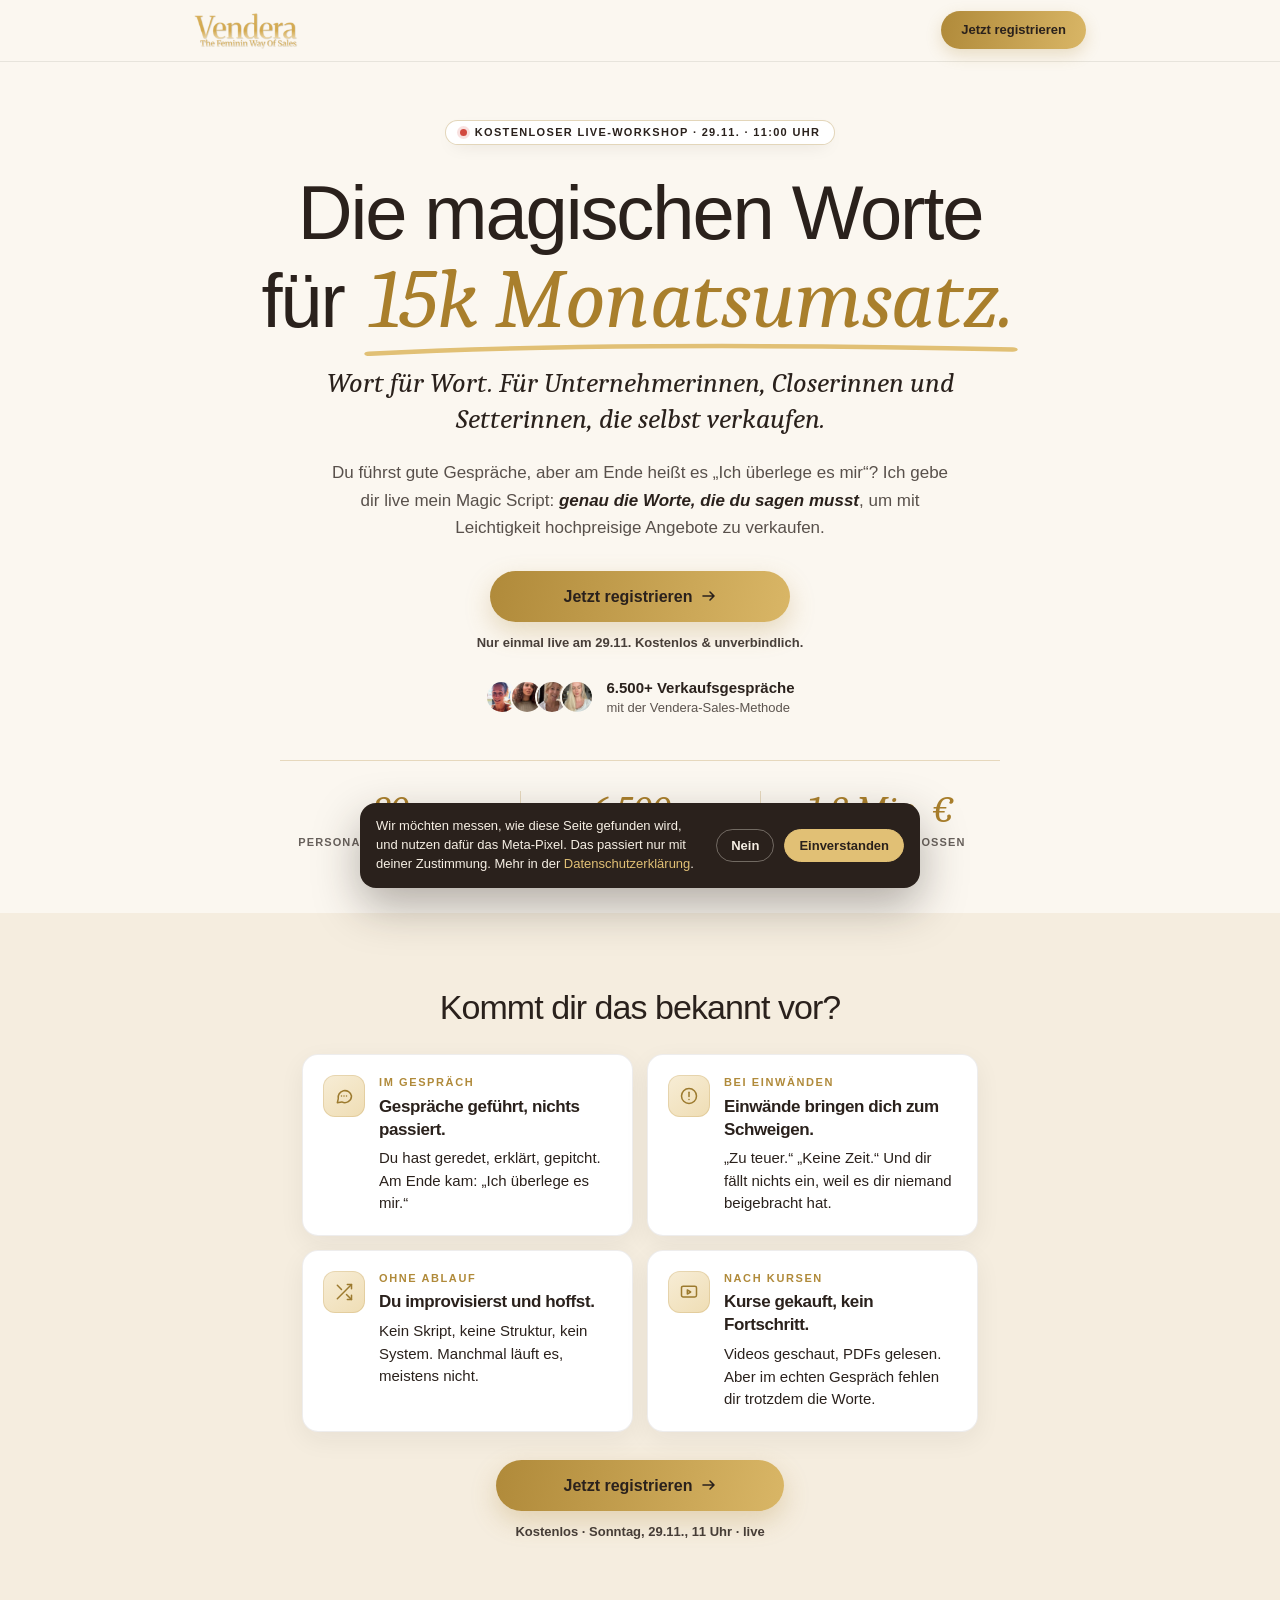
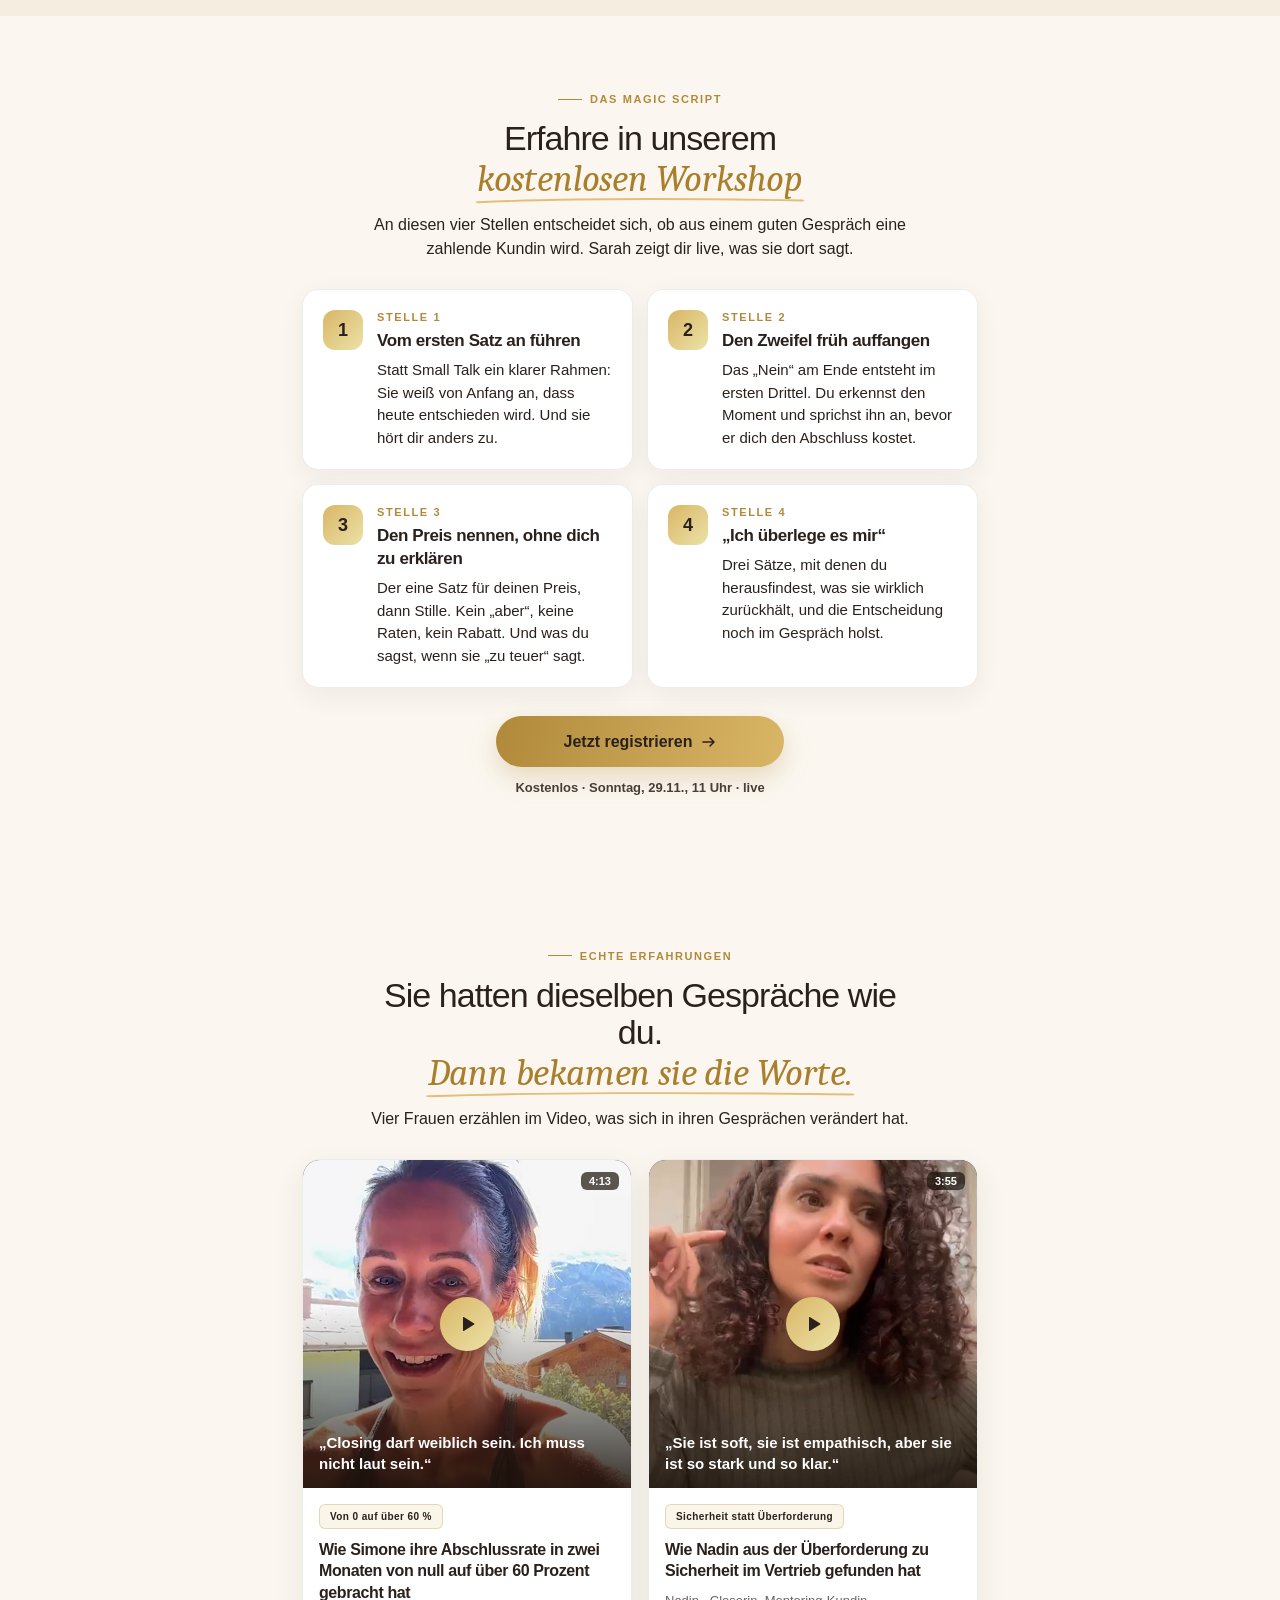
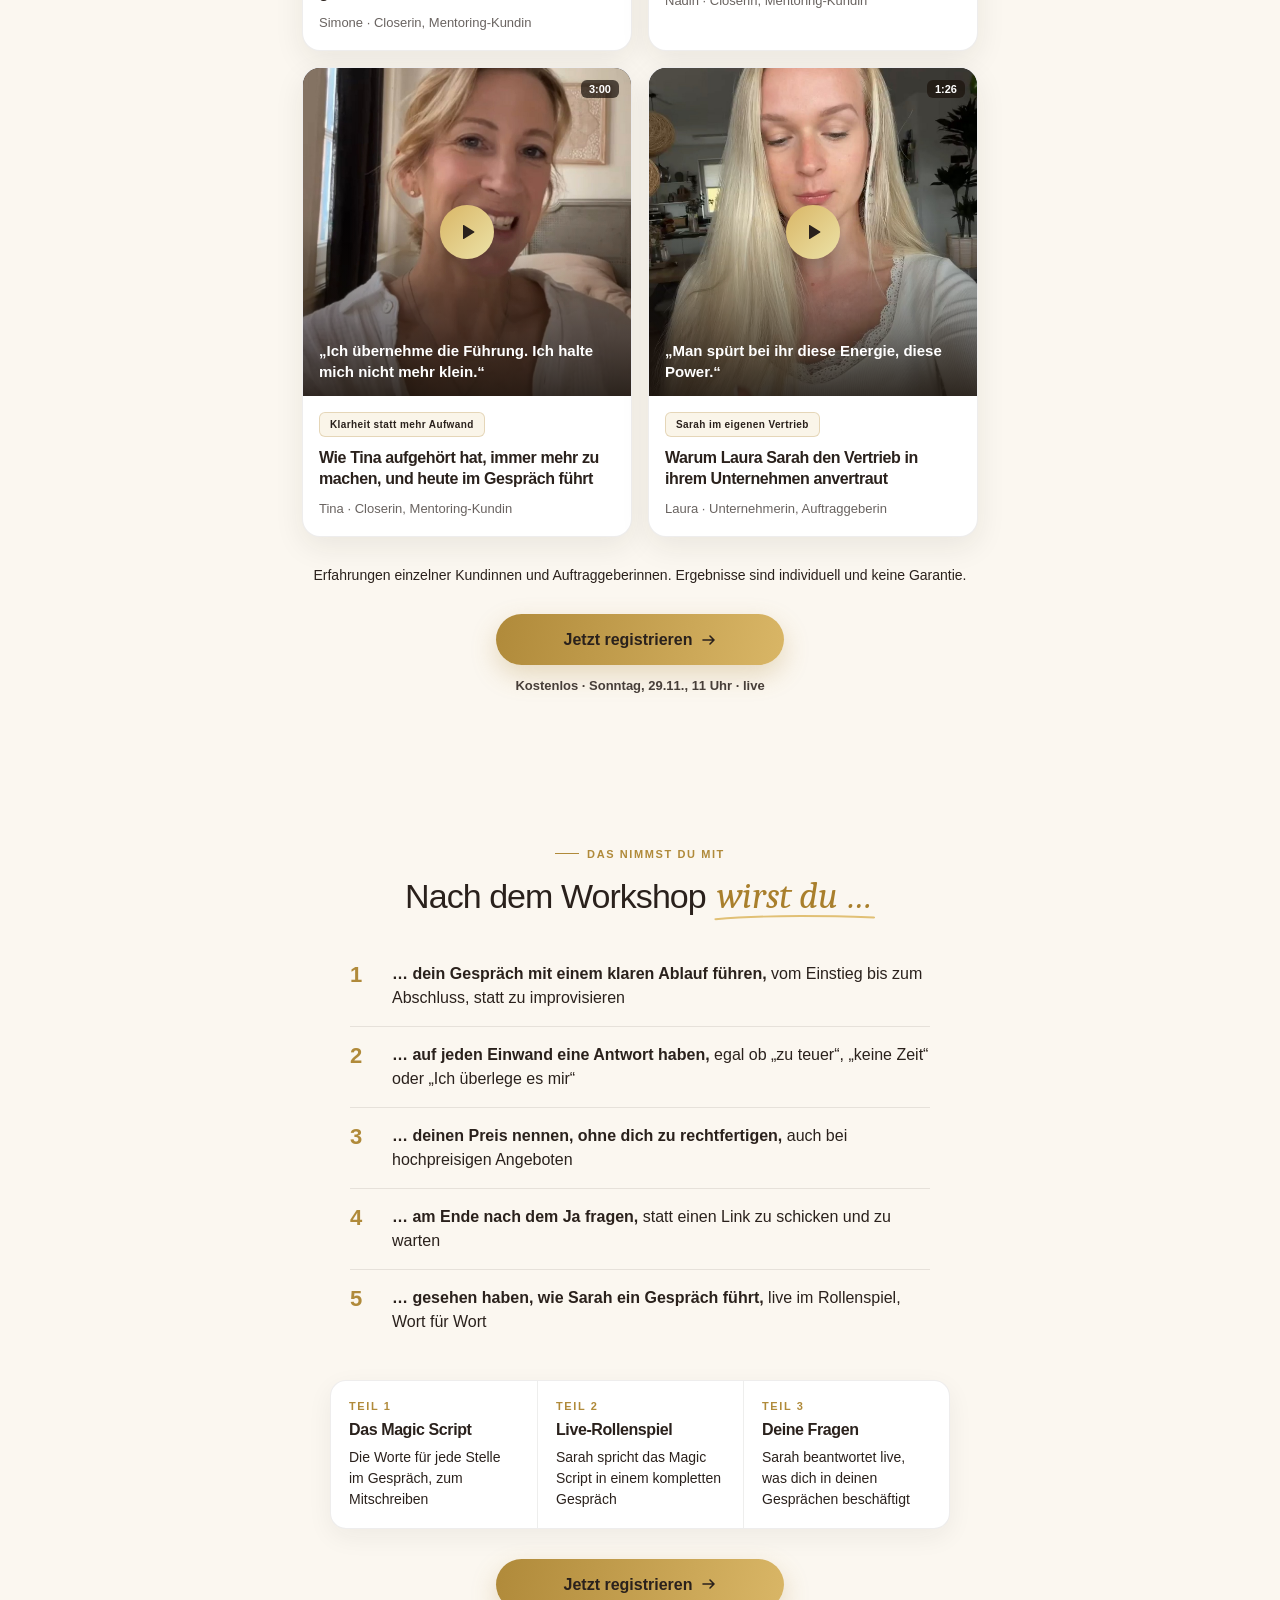
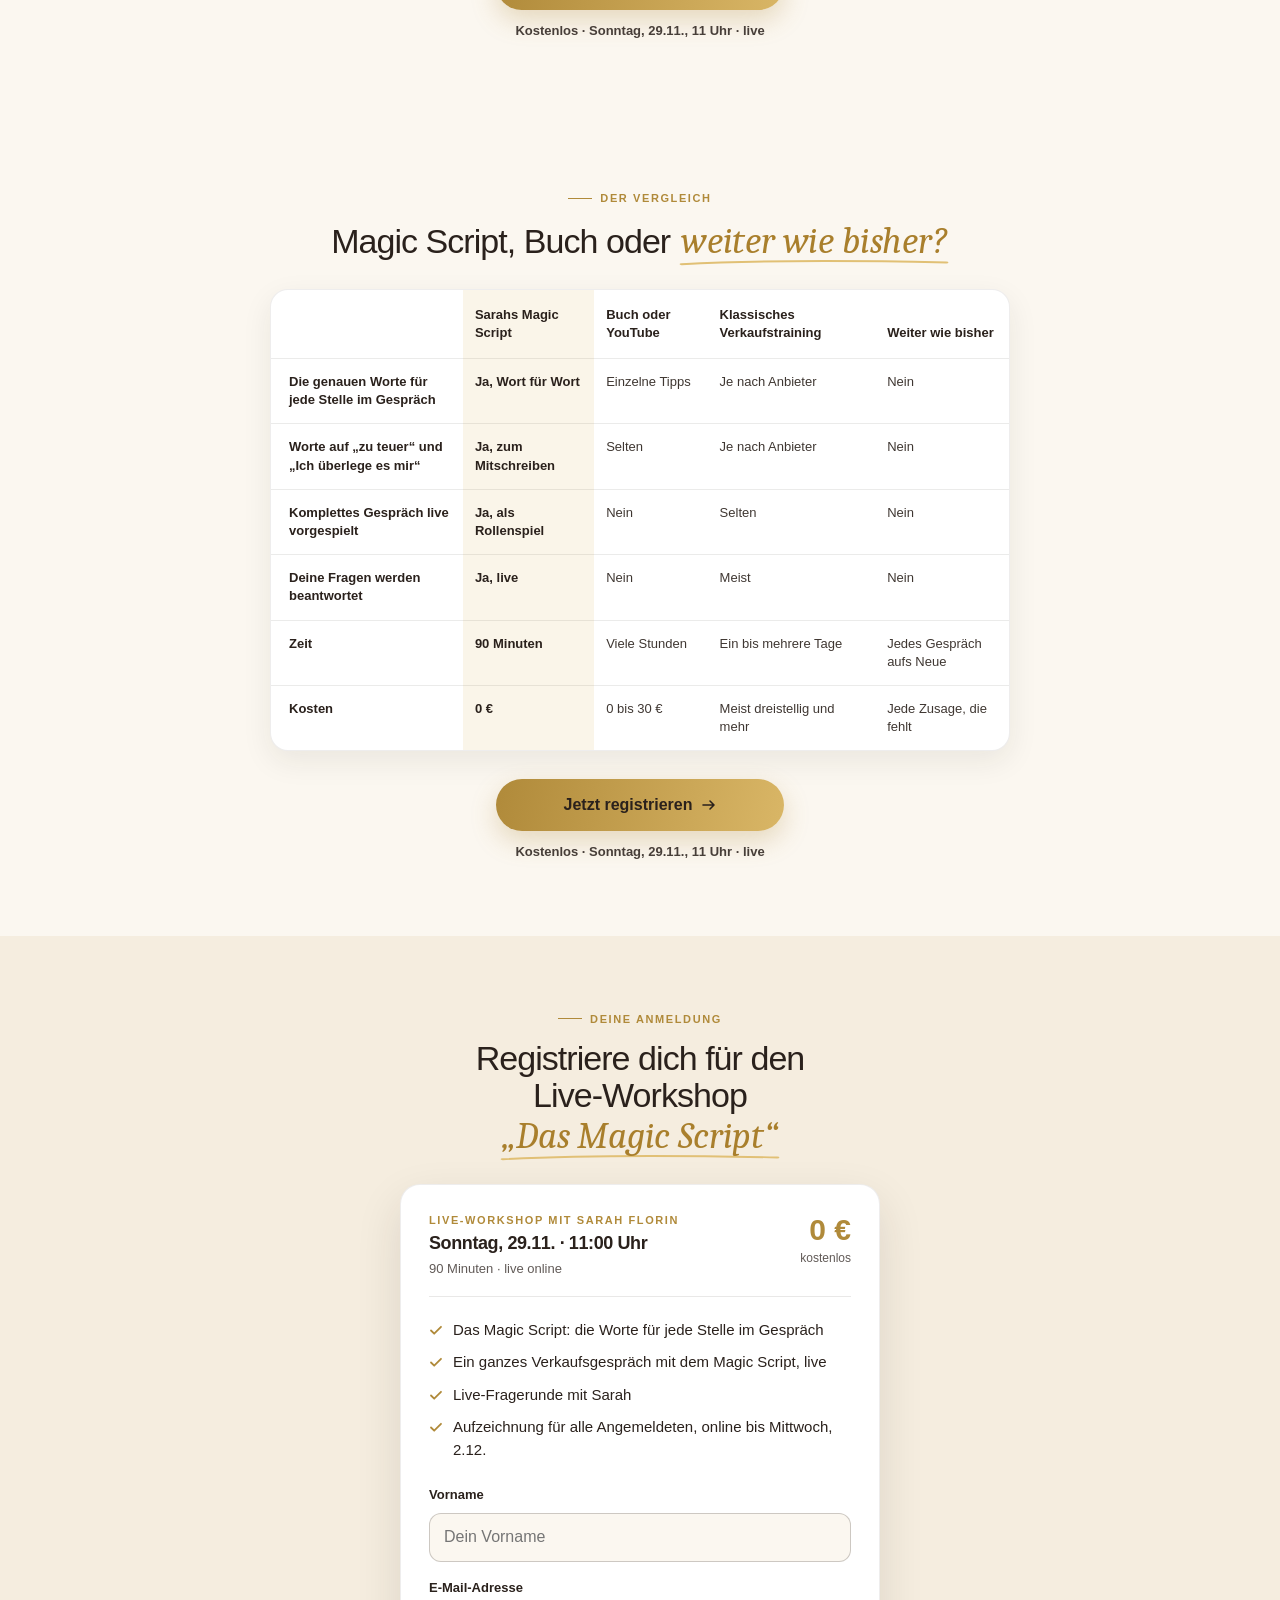
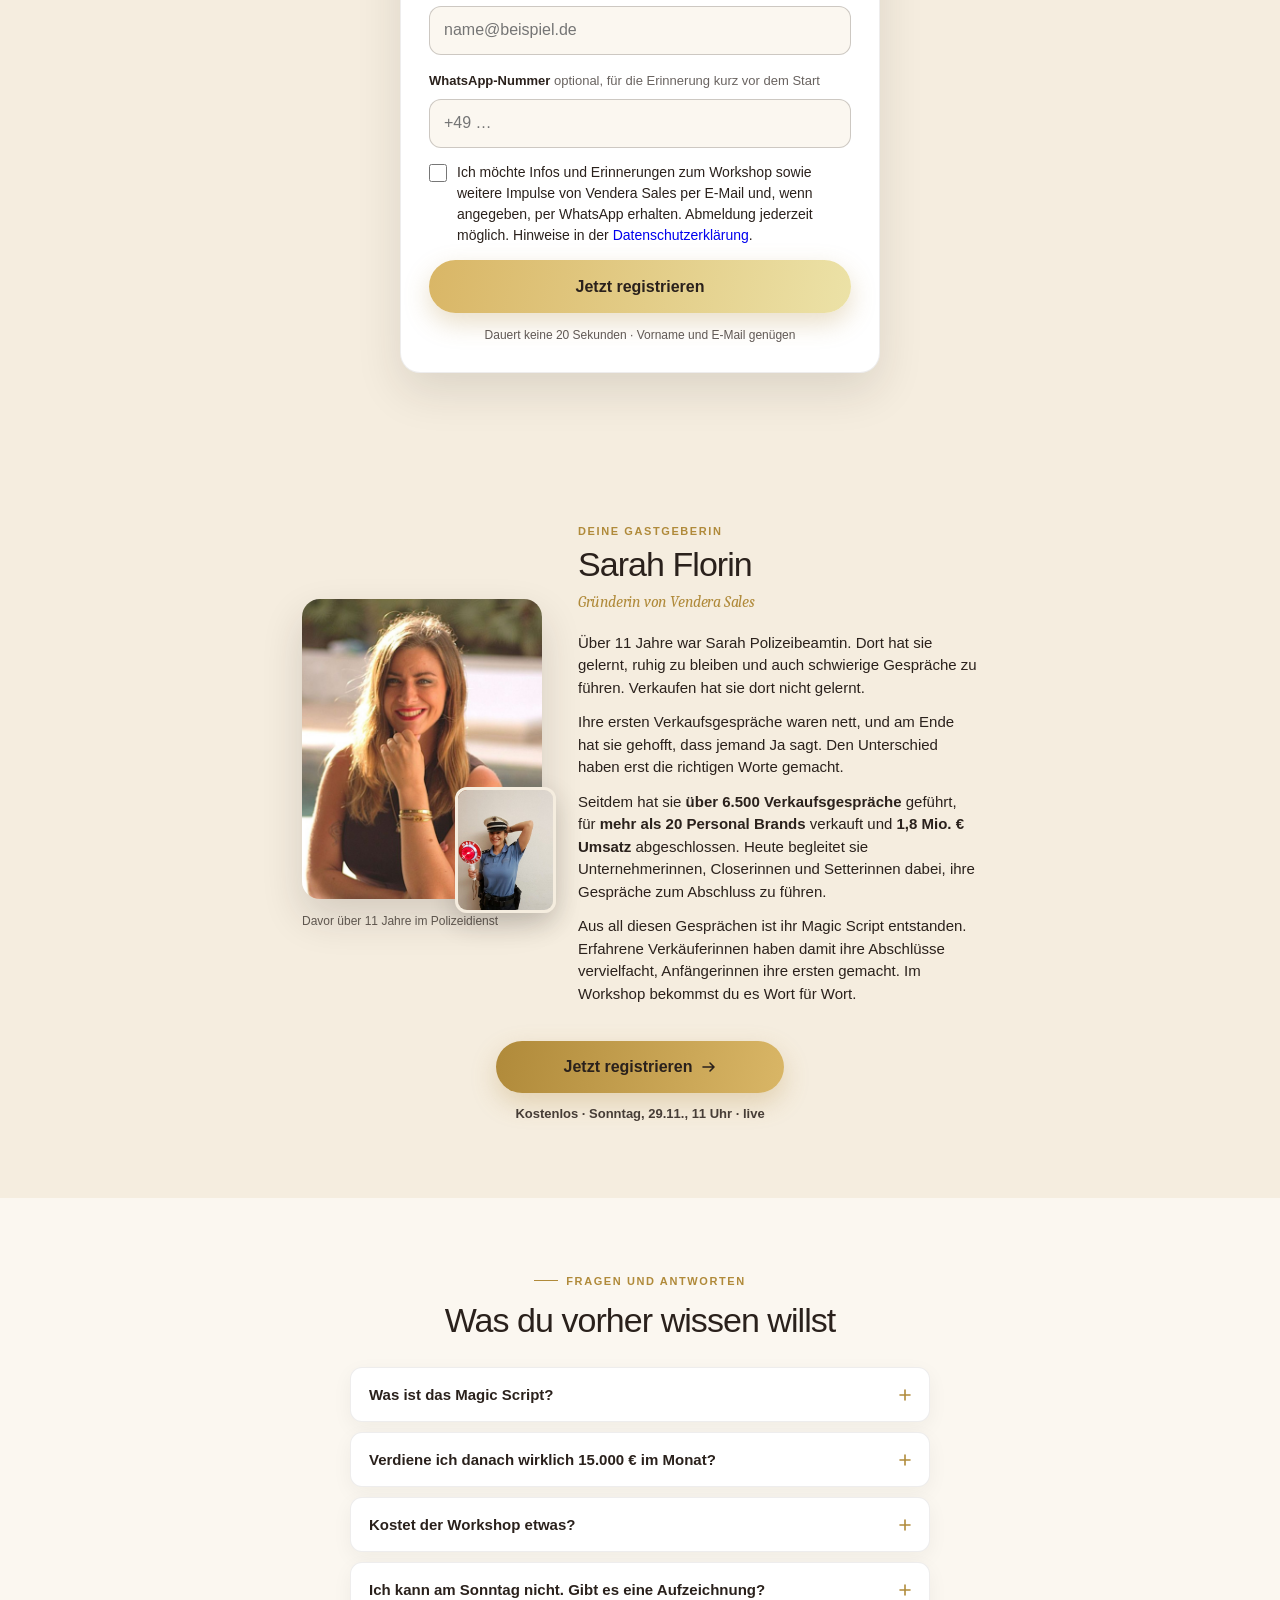
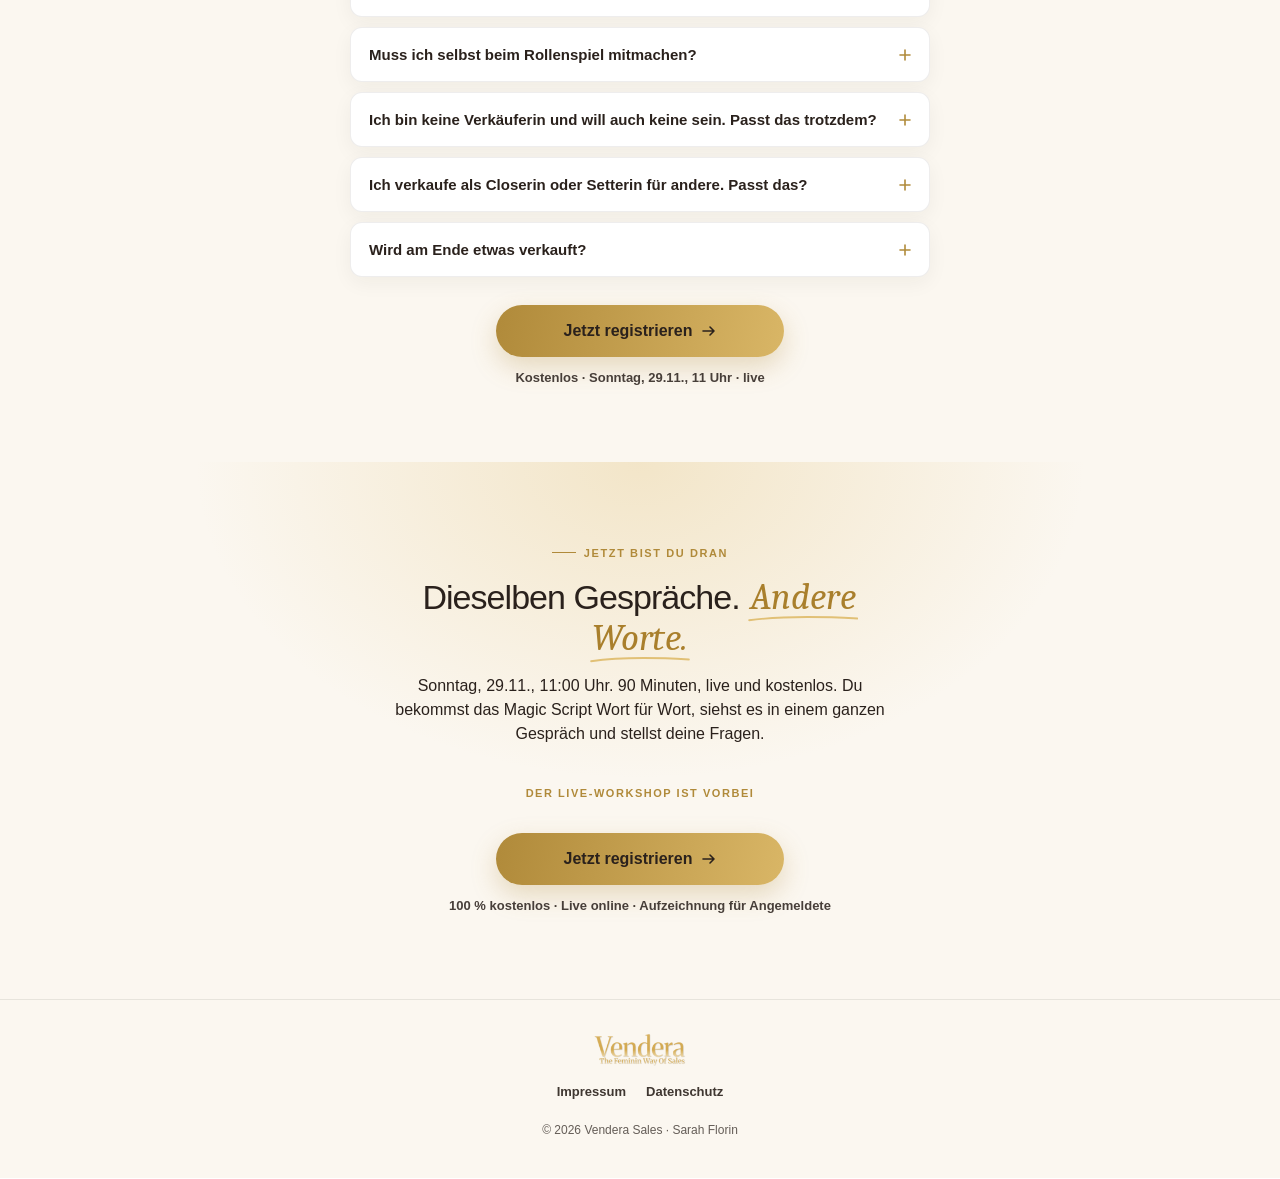
==== index.html @ 40d3600c "Rechner-Sektion von der Anmeldeseite genommen, im Archiv gesichert (archiv/rechner-sektion.html) Co-" ====
<!doctype html>
<html prefix="og: http://ogp.me/ns#" lang="de">
<head>
<script>/* A/B-Test Hero: zufällig 50/50 pro Aufruf, ohne Cookie. ?v=a oder ?v=b erzwingt eine Variante */
(function(){var v='a';try{var m=location.search.match(/[?&]v=(a|b)(&|$)/i);v=m?m[1].toLowerCase():(Math.random()<.5?'a':'b');}catch(e){}
document.documentElement.setAttribute('data-variante',v);window.VD_VARIANTE=v;})();</script>

    <meta charset="utf-8">
        <meta name="viewport" content="width=device-width,initial-scale=1">
        






<title>Das Magic Script | Kostenloser Live-Workshop mit Sarah Florin</title>





<meta name="description" content="Sonntag,&#x20;29.11.,&#x20;11&#x3A;00&#x20;Uhr&#x3A;&#x20;Sarah&#x20;Florin&#x20;gibt&#x20;dir&#x20;live&#x20;ihr&#x20;Magic&#x20;Script,&#x20;die&#x20;Worte&#x20;auf&#x20;&#x201E;zu&#x20;teuer&#x201C;&#x20;und&#x20;&#x201E;Ich&#x20;&#x00FC;berlege&#x20;es&#x20;mir&#x201C;.&#x20;90&#x20;Minuten,&#x20;kostenlos.">














    


    




   
















    



    

    

    

    


    
    <style>.con-kit-component-spacer{display:flex;position:relative;overflow:visible!important}.con-kit-component-spacer__handler{position:absolute;display:flex;align-items:center;justify-content:center;min-width:8px;min-height:8px;width:100%;height:100%;top:50%;left:50%;transform:translate(-50%,-50%);z-index:10000;pointer-events:none}.con-kit-component-spacer__handler:before{position:absolute;top:50%;left:50%;transform:translate(-50%,-50%);background:rgba(var(--color-text),.05);height:4px;width:60px;border-radius:100px;opacity:0}.con-kit-component-spacer__handler:hover:before{opacity:1}[data-row-id] .con-kit-component-spacer{height:var(--a-indent-lg);width:100%}@media(max-width:992px){[data-row-id] .con-kit-component-spacer{height:var(--a-indent-md,var(--a-indent-lg))}}.con-builder-site-preview-scale_mobile [data-row-id] .con-kit-component-spacer{height:var(--a-indent-md,var(--a-indent-lg))}@media(max-width:768px){[data-row-id] .con-kit-component-spacer{height:var(--a-indent-sm,var(--a-indent-md,var(--a-indent-lg)))}}.con-builder-site-preview-scale_mobile [data-row-id] .con-kit-component-spacer{height:var(--a-indent-sm,var(--a-indent-md,var(--a-indent-lg)))}[data-atom][data-mode=vertical] .con-kit-component-spacer{height:var(--a-indent-lg);width:100%}@media(max-width:992px){[data-atom][data-mode=vertical] .con-kit-component-spacer{height:var(--a-indent-md,var(--a-indent-lg))}}.con-builder-site-preview-scale_mobile [data-atom][data-mode=vertical] .con-kit-component-spacer{height:var(--a-indent-md,var(--a-indent-lg))}@media(max-width:768px){[data-atom][data-mode=vertical] .con-kit-component-spacer{height:var(--a-indent-sm,var(--a-indent-md,var(--a-indent-lg)))}}.con-builder-site-preview-scale_mobile [data-atom][data-mode=vertical] .con-kit-component-spacer{height:var(--a-indent-sm,var(--a-indent-md,var(--a-indent-lg)))}.con-kit-progress-bar .con-kit-component-spacer{height:var(--a-indent-lg);width:100%}.con-kit-component-full-size.con-kit-component-full-size--enable .con-kit-component-full-size__block,[data-molecule][data-kit-frame=transparent] [data-atom][data-mode=vertical][data-options~=fullSize][data-atom=before-after] .con-kit-atom-before-after,[data-molecule][data-kit-frame=transparent] [data-atom][data-mode=vertical][data-options~=fullSize][data-atom=gallery] .con-kit-component-grid-list,[data-molecule][data-kit-frame=transparent] [data-atom][data-mode=vertical][data-options~=fullSize][data-atom=gallery] .con-kit-component-marquee,[data-molecule][data-kit-frame=transparent] [data-atom][data-mode=vertical][data-options~=fullSize][data-atom=gallery] .con-kit-component-masonry,[data-molecule][data-kit-frame=transparent] [data-atom][data-mode=vertical][data-options~=fullSize][data-atom=gallery] .con-kit-component-masonry-horizontal,[data-molecule][data-kit-frame=transparent] [data-atom][data-mode=vertical][data-options~=fullSize][data-atom=gallery] .con-kit-component-slider,[data-molecule][data-kit-frame=transparent] [data-atom][data-mode=vertical][data-options~=fullSize][data-atom=image] .con-kit-component-image--empty,[data-molecule][data-kit-frame=transparent] [data-atom][data-mode=vertical][data-options~=fullSize][data-atom=image] .con-kit-component-image__overlay,[data-molecule][data-kit-frame=transparent] [data-atom][data-mode=vertical][data-options~=fullSize][data-atom=image] .con-kit-component-image__overlay-content,[data-molecule][data-kit-frame=transparent] [data-atom][data-mode=vertical][data-options~=fullSize][data-atom=image] .con-kit-component-resizer__inner,[data-molecule][data-kit-frame=transparent] [data-atom][data-mode=vertical][data-options~=fullSize][data-atom=image] .con-kit-fade-box,[data-molecule][data-kit-frame=transparent] [data-atom][data-mode=vertical][data-options~=fullSize][data-atom=map] .con-kit-component-map__content,[data-molecule][data-kit-frame=transparent] [data-atom][data-mode=vertical][data-options~=fullSize][data-atom=map] .con-kit-component-resizer__inner,[data-molecule][data-kit-frame=transparent] [data-atom][data-mode=vertical][data-options~=fullSize][data-atom=map] .one-kit-cookie-content-blocker-placeholder,[data-molecule][data-kit-frame=transparent] [data-atom][data-mode=vertical][data-options~=fullSize][data-atom=video] .con-kit-component-resizer__inner,[data-molecule][data-kit-frame=transparent] [data-atom][data-mode=vertical][data-options~=fullSize][data-atom=video] .con-kit-component-video-player,[data-molecule][data-kit-frame=transparent] [data-atom][data-mode=vertical][data-options~=fullSize][data-atom=video] .con-kit-component-video-preview,[data-molecule][data-kit-frame=transparent] [data-atom][data-mode=vertical][data-options~=fullSize][data-atom=video] .con-kit-component-video.con-kit-component-video--type-embedded,[data-molecule][data-kit-frame=transparent] [data-atom][data-mode=vertical][data-options~=fullSize][data-atom=video] .one-kit-cookie-content-blocker-placeholder{width:calc(100% + var(--atom-fullsize-left, 0px) + var(--atom-fullsize-right, 0px));min-height:var(--atom-full-size-min-height);height:calc(100% + var(--atom-fullsize-top, 0px) + var(--atom-fullsize-bottom, 0px));--one-kit-radius:0;border-radius:var(--one-kit-radius-top-left,0) var(--one-kit-radius-top-right,0) var(--one-kit-radius-bottom-right,0) var(--one-kit-radius-bottom-left,0);box-shadow:none;margin:calc(var(--atom-fullsize-top, 0px) * -1) calc(var(--atom-fullsize-right, 0px) * -1) calc(var(--atom-fullsize-bottom, 0px) * -1) calc(var(--atom-fullsize-left, 0px) * -1)}.con-kit-component-full-size.con-kit-component-full-size--enable [data-atom]:first-child .con-kit-component-full-size__block,[data-atom]:first-child .con-kit-component-full-size.con-kit-component-full-size--enable .con-kit-component-full-size__block,[data-atom]:first-child [data-molecule][data-kit-frame=transparent] [data-atom][data-mode=vertical][data-options~=fullSize][data-atom=before-after] .con-kit-atom-before-after,[data-atom]:first-child [data-molecule][data-kit-frame=transparent] [data-atom][data-mode=vertical][data-options~=fullSize][data-atom=gallery] .con-kit-component-grid-list,[data-atom]:first-child [data-molecule][data-kit-frame=transparent] [data-atom][data-mode=vertical][data-options~=fullSize][data-atom=gallery] .con-kit-component-marquee,[data-atom]:first-child [data-molecule][data-kit-frame=transparent] [data-atom][data-mode=vertical][data-options~=fullSize][data-atom=gallery] .con-kit-component-masonry,[data-atom]:first-child [data-molecule][data-kit-frame=transparent] [data-atom][data-mode=vertical][data-options~=fullSize][data-atom=gallery] .con-kit-component-masonry-horizontal,[data-atom]:first-child [data-molecule][data-kit-frame=transparent] [data-atom][data-mode=vertical][data-options~=fullSize][data-atom=gallery] .con-kit-component-slider,[data-atom]:first-child [data-molecule][data-kit-frame=transparent] [data-atom][data-mode=vertical][data-options~=fullSize][data-atom=image] .con-kit-component-image--empty,[data-atom]:first-child [data-molecule][data-kit-frame=transparent] [data-atom][data-mode=vertical][data-options~=fullSize][data-atom=image] .con-kit-component-image__overlay,[data-atom]:first-child [data-molecule][data-kit-frame=transparent] [data-atom][data-mode=vertical][data-options~=fullSize][data-atom=image] .con-kit-component-image__overlay-content,[data-atom]:first-child [data-molecule][data-kit-frame=transparent] [data-atom][data-mode=vertical][data-options~=fullSize][data-atom=image] .con-kit-component-resizer__inner,[data-atom]:first-child [data-molecule][data-kit-frame=transparent] [data-atom][data-mode=vertical][data-options~=fullSize][data-atom=image] .con-kit-fade-box,[data-atom]:first-child [data-molecule][data-kit-frame=transparent] [data-atom][data-mode=vertical][data-options~=fullSize][data-atom=map] .con-kit-component-map__content,[data-atom]:first-child [data-molecule][data-kit-frame=transparent] [data-atom][data-mode=vertical][data-options~=fullSize][data-atom=map] .con-kit-component-resizer__inner,[data-atom]:first-child [data-molecule][data-kit-frame=transparent] [data-atom][data-mode=vertical][data-options~=fullSize][data-atom=map] .one-kit-cookie-content-blocker-placeholder,[data-atom]:first-child [data-molecule][data-kit-frame=transparent] [data-atom][data-mode=vertical][data-options~=fullSize][data-atom=video] .con-kit-component-resizer__inner,[data-atom]:first-child [data-molecule][data-kit-frame=transparent] [data-atom][data-mode=vertical][data-options~=fullSize][data-atom=video] .con-kit-component-video-player,[data-atom]:first-child [data-molecule][data-kit-frame=transparent] [data-atom][data-mode=vertical][data-options~=fullSize][data-atom=video] .con-kit-component-video-preview,[data-atom]:first-child [data-molecule][data-kit-frame=transparent] [data-atom][data-mode=vertical][data-options~=fullSize][data-atom=video] .con-kit-component-video.con-kit-component-video--type-embedded,[data-atom]:first-child [data-molecule][data-kit-frame=transparent] [data-atom][data-mode=vertical][data-options~=fullSize][data-atom=video] .one-kit-cookie-content-blocker-placeholder,[data-molecule][data-kit-frame=transparent] [data-atom][data-mode=vertical][data-options~=fullSize][data-atom=before-after] [data-atom]:first-child .con-kit-atom-before-after,[data-molecule][data-kit-frame=transparent] [data-atom][data-mode=vertical][data-options~=fullSize][data-atom=gallery] [data-atom]:first-child .con-kit-component-grid-list,[data-molecule][data-kit-frame=transparent] [data-atom][data-mode=vertical][data-options~=fullSize][data-atom=gallery] [data-atom]:first-child .con-kit-component-marquee,[data-molecule][data-kit-frame=transparent] [data-atom][data-mode=vertical][data-options~=fullSize][data-atom=gallery] [data-atom]:first-child .con-kit-component-masonry,[data-molecule][data-kit-frame=transparent] [data-atom][data-mode=vertical][data-options~=fullSize][data-atom=gallery] [data-atom]:first-child .con-kit-component-masonry-horizontal,[data-molecule][data-kit-frame=transparent] [data-atom][data-mode=vertical][data-options~=fullSize][data-atom=gallery] [data-atom]:first-child .con-kit-component-slider,[data-molecule][data-kit-frame=transparent] [data-atom][data-mode=vertical][data-options~=fullSize][data-atom=image] [data-atom]:first-child .con-kit-component-image--empty,[data-molecule][data-kit-frame=transparent] [data-atom][data-mode=vertical][data-options~=fullSize][data-atom=image] [data-atom]:first-child .con-kit-component-image__overlay,[data-molecule][data-kit-frame=transparent] [data-atom][data-mode=vertical][data-options~=fullSize][data-atom=image] [data-atom]:first-child .con-kit-component-image__overlay-content,[data-molecule][data-kit-frame=transparent] [data-atom][data-mode=vertical][data-options~=fullSize][data-atom=image] [data-atom]:first-child .con-kit-component-resizer__inner,[data-molecule][data-kit-frame=transparent] [data-atom][data-mode=vertical][data-options~=fullSize][data-atom=image] [data-atom]:first-child .con-kit-fade-box,[data-molecule][data-kit-frame=transparent] [data-atom][data-mode=vertical][data-options~=fullSize][data-atom=map] [data-atom]:first-child .con-kit-component-map__content,[data-molecule][data-kit-frame=transparent] [data-atom][data-mode=vertical][data-options~=fullSize][data-atom=map] [data-atom]:first-child .con-kit-component-resizer__inner,[data-molecule][data-kit-frame=transparent] [data-atom][data-mode=vertical][data-options~=fullSize][data-atom=map] [data-atom]:first-child .one-kit-cookie-content-blocker-placeholder,[data-molecule][data-kit-frame=transparent] [data-atom][data-mode=vertical][data-options~=fullSize][data-atom=video] [data-atom]:first-child .con-kit-component-resizer__inner,[data-molecule][data-kit-frame=transparent] [data-atom][data-mode=vertical][data-options~=fullSize][data-atom=video] [data-atom]:first-child .con-kit-component-video-player,[data-molecule][data-kit-frame=transparent] [data-atom][data-mode=vertical][data-options~=fullSize][data-atom=video] [data-atom]:first-child .con-kit-component-video-preview,[data-molecule][data-kit-frame=transparent] [data-atom][data-mode=vertical][data-options~=fullSize][data-atom=video] [data-atom]:first-child .con-kit-component-video.con-kit-component-video--type-embedded,[data-molecule][data-kit-frame=transparent] [data-atom][data-mode=vertical][data-options~=fullSize][data-atom=video] [data-atom]:first-child .one-kit-cookie-content-blocker-placeholder{margin-bottom:0!important}.con-kit-component-full-size.con-kit-component-full-size--enable [data-atom]:last-child .con-kit-component-full-size__block,[data-atom]:last-child .con-kit-component-full-size.con-kit-component-full-size--enable .con-kit-component-full-size__block,[data-atom]:last-child [data-molecule][data-kit-frame=transparent] [data-atom][data-mode=vertical][data-options~=fullSize][data-atom=before-after] .con-kit-atom-before-after,[data-atom]:last-child [data-molecule][data-kit-frame=transparent] [data-atom][data-mode=vertical][data-options~=fullSize][data-atom=gallery] .con-kit-component-grid-list,[data-atom]:last-child [data-molecule][data-kit-frame=transparent] [data-atom][data-mode=vertical][data-options~=fullSize][data-atom=gallery] .con-kit-component-marquee,[data-atom]:last-child [data-molecule][data-kit-frame=transparent] [data-atom][data-mode=vertical][data-options~=fullSize][data-atom=gallery] .con-kit-component-masonry,[data-atom]:last-child [data-molecule][data-kit-frame=transparent] [data-atom][data-mode=vertical][data-options~=fullSize][data-atom=gallery] .con-kit-component-masonry-horizontal,[data-atom]:last-child [data-molecule][data-kit-frame=transparent] [data-atom][data-mode=vertical][data-options~=fullSize][data-atom=gallery] .con-kit-component-slider,[data-atom]:last-child [data-molecule][data-kit-frame=transparent] [data-atom][data-mode=vertical][data-options~=fullSize][data-atom=image] .con-kit-component-image--empty,[data-atom]:last-child [data-molecule][data-kit-frame=transparent] [data-atom][data-mode=vertical][data-options~=fullSize][data-atom=image] .con-kit-component-image__overlay,[data-atom]:last-child [data-molecule][data-kit-frame=transparent] [data-atom][data-mode=vertical][data-options~=fullSize][data-atom=image] .con-kit-component-image__overlay-content,[data-atom]:last-child [data-molecule][data-kit-frame=transparent] [data-atom][data-mode=vertical][data-options~=fullSize][data-atom=image] .con-kit-component-resizer__inner,[data-atom]:last-child [data-molecule][data-kit-frame=transparent] [data-atom][data-mode=vertical][data-options~=fullSize][data-atom=image] .con-kit-fade-box,[data-atom]:last-child [data-molecule][data-kit-frame=transparent] [data-atom][data-mode=vertical][data-options~=fullSize][data-atom=map] .con-kit-component-map__content,[data-atom]:last-child [data-molecule][data-kit-frame=transparent] [data-atom][data-mode=vertical][data-options~=fullSize][data-atom=map] .con-kit-component-resizer__inner,[data-atom]:last-child [data-molecule][data-kit-frame=transparent] [data-atom][data-mode=vertical][data-options~=fullSize][data-atom=map] .one-kit-cookie-content-blocker-placeholder,[data-atom]:last-child [data-molecule][data-kit-frame=transparent] [data-atom][data-mode=vertical][data-options~=fullSize][data-atom=video] .con-kit-component-resizer__inner,[data-atom]:last-child [data-molecule][data-kit-frame=transparent] [data-atom][data-mode=vertical][data-options~=fullSize][data-atom=video] .con-kit-component-video-player,[data-atom]:last-child [data-molecule][data-kit-frame=transparent] [data-atom][data-mode=vertical][data-options~=fullSize][data-atom=video] .con-kit-component-video-preview,[data-atom]:last-child [data-molecule][data-kit-frame=transparent] [data-atom][data-mode=vertical][data-options~=fullSize][data-atom=video] .con-kit-component-video.con-kit-component-video--type-embedded,[data-atom]:last-child [data-molecule][data-kit-frame=transparent] [data-atom][data-mode=vertical][data-options~=fullSize][data-atom=video] .one-kit-cookie-content-blocker-placeholder,[data-molecule][data-kit-frame=transparent] [data-atom][data-mode=vertical][data-options~=fullSize][data-atom=before-after] [data-atom]:last-child .con-kit-atom-before-after,[data-molecule][data-kit-frame=transparent] [data-atom][data-mode=vertical][data-options~=fullSize][data-atom=gallery] [data-atom]:last-child .con-kit-component-grid-list,[data-molecule][data-kit-frame=transparent] [data-atom][data-mode=vertical][data-options~=fullSize][data-atom=gallery] [data-atom]:last-child .con-kit-component-marquee,[data-molecule][data-kit-frame=transparent] [data-atom][data-mode=vertical][data-options~=fullSize][data-atom=gallery] [data-atom]:last-child .con-kit-component-masonry,[data-molecule][data-kit-frame=transparent] [data-atom][data-mode=vertical][data-options~=fullSize][data-atom=gallery] [data-atom]:last-child .con-kit-component-masonry-horizontal,[data-molecule][data-kit-frame=transparent] [data-atom][data-mode=vertical][data-options~=fullSize][data-atom=gallery] [data-atom]:last-child .con-kit-component-slider,[data-molecule][data-kit-frame=transparent] [data-atom][data-mode=vertical][data-options~=fullSize][data-atom=image] [data-atom]:last-child .con-kit-component-image--empty,[data-molecule][data-kit-frame=transparent] [data-atom][data-mode=vertical][data-options~=fullSize][data-atom=image] [data-atom]:last-child .con-kit-component-image__overlay,[data-molecule][data-kit-frame=transparent] [data-atom][data-mode=vertical][data-options~=fullSize][data-atom=image] [data-atom]:last-child .con-kit-component-image__overlay-content,[data-molecule][data-kit-frame=transparent] [data-atom][data-mode=vertical][data-options~=fullSize][data-atom=image] [data-atom]:last-child .con-kit-component-resizer__inner,[data-molecule][data-kit-frame=transparent] [data-atom][data-mode=vertical][data-options~=fullSize][data-atom=image] [data-atom]:last-child .con-kit-fade-box,[data-molecule][data-kit-frame=transparent] [data-atom][data-mode=vertical][data-options~=fullSize][data-atom=map] [data-atom]:last-child .con-kit-component-map__content,[data-molecule][data-kit-frame=transparent] [data-atom][data-mode=vertical][data-options~=fullSize][data-atom=map] [data-atom]:last-child .con-kit-component-resizer__inner,[data-molecule][data-kit-frame=transparent] [data-atom][data-mode=vertical][data-options~=fullSize][data-atom=map] [data-atom]:last-child .one-kit-cookie-content-blocker-placeholder,[data-molecule][data-kit-frame=transparent] [data-atom][data-mode=vertical][data-options~=fullSize][data-atom=video] [data-atom]:last-child .con-kit-component-resizer__inner,[data-molecule][data-kit-frame=transparent] [data-atom][data-mode=vertical][data-options~=fullSize][data-atom=video] [data-atom]:last-child .con-kit-component-video-player,[data-molecule][data-kit-frame=transparent] [data-atom][data-mode=vertical][data-options~=fullSize][data-atom=video] [data-atom]:last-child .con-kit-component-video-preview,[data-molecule][data-kit-frame=transparent] [data-atom][data-mode=vertical][data-options~=fullSize][data-atom=video] [data-atom]:last-child .con-kit-component-video.con-kit-component-video--type-embedded,[data-molecule][data-kit-frame=transparent] [data-atom][data-mode=vertical][data-options~=fullSize][data-atom=video] [data-atom]:last-child .one-kit-cookie-content-blocker-placeholder{margin-top:0!important}[data-molecule][data-kit-frame=transparent] [data-atom][data-mode=vertical][data-options~=fullSize][data-atom=line] .con-kit-atom-line__inside,[data-molecule][data-kit-options=fullSize] .con-kit-component-marquee,[data-molecule][data-kit-options=fullSize] .one-control-marquee-edit-draw{width:calc(100% + var(--atom-fullsize-left, 0px) + var(--atom-fullsize-right, 0px));box-shadow:none;margin:0 calc(var(--atom-fullsize-right, 0px) * -1) 0 calc(var(--atom-fullsize-left, 0px) * -1)}.con-kit-organism .con-kit-layout{--base-container-width:calc(var(--grid-container__width-override, var(--grid-container__width)));--__mfs-cols_with:calc(var(--base-container-width) / 24 * var(--grid-row__cols));--__mfs-not_use_cols_width:calc(((var(--base-container-width) / 24) * (24 - var(--grid-row__cols))));--__mfs-space_between_window:calc(var(--con-kit-window-width-override, var(--con-kit-window-width, 100vw)) - var(--grid-container__width-override, var(--grid-container__width)));--__mfs-space_col_window:calc(var(--__mfs-space_between_window) / 2)}@media(max-width:768px){.con-kit-organism .con-kit-layout{--__mfs-space_col_window:calc(var(--organism-bg-padding))}}.con-builder-site-preview-scale_mobile .con-kit-organism .con-kit-layout{--__mfs-space_col_window:calc(var(--organism-bg-padding))}.con-kit-organism .con-kit-col{--one-column-width:calc(var(--grid-container__width-override, var(--grid-container__width)) / 24 * var(--grid-col-current))}.con-kit-organism:not(.con-kit-modal) .con-kit-container--style-transparent{--base-width:100vw;--base-top:var(--layout-padding-top);--base-bottom:var(--layout-padding-bottom)}.con-kit-organism:not(.con-kit-modal) .con-kit-container--style-transparent [data-kit-radius]{--one-kit-radius-top-left:0px;--one-kit-radius-top-right:0px;--one-kit-radius-bottom-right:0px;--one-kit-radius-bottom-left:0px}.con-kit-organism:not(.con-kit-modal) .con-kit-container--style-line,.con-kit-organism:not(.con-kit-modal) .con-kit-container--style-solid{--base-width:calc(var(--grid-container__width) + (var(--one-kit-container-padding) * 2));--base-top:var(--one-kit-container-padding);--base-bottom:var(--one-kit-container-padding)}.con-kit-organism:not(.con-kit-modal) .con-kit-row--style-line,.con-kit-organism:not(.con-kit-modal) .con-kit-row--style-solid{--base-width:calc(var(--grid-container__width) + (var(--one-kit-row-padding) * 2));--base-top:var(--one-kit-row-padding);--base-bottom:var(--one-kit-row-padding);--base-container-width:calc(var(--grid-container__width-override, var(--grid-container__width)) + (var(--horizontal-column-spacing) * 2) - var(--one-kit-row-padding, 0px));--__mfs-not_use_cols_width:calc(((var(--base-container-width) / 24) * (24 - var(--grid-row__cols))))}@media(max-width:768px){.con-kit-organism:not(.con-kit-modal) .con-kit-row--style-line,.con-kit-organism:not(.con-kit-modal) .con-kit-row--style-solid{--base-container-width:calc(var(--grid-container__width-override, var(--grid-container__width)))}}.con-builder-site-preview-scale_mobile .con-kit-organism:not(.con-kit-modal) .con-kit-row--style-line,.con-builder-site-preview-scale_mobile .con-kit-organism:not(.con-kit-modal) .con-kit-row--style-solid{--base-container-width:calc(var(--grid-container__width-override, var(--grid-container__width)))}.con-kit-organism:not(.con-kit-modal) .con-kit-row--style-line [data-molecule][data-kit-frame=transparent] [data-atom][data-options~=fullSize]:last-child .con-kit-component-spacer,.con-kit-organism:not(.con-kit-modal) .con-kit-row--style-solid [data-molecule][data-kit-frame=transparent] [data-atom][data-options~=fullSize]:last-child .con-kit-component-spacer{display:none}.con-kit-organism:not(.con-kit-modal).con-kit-megamenu .con-kit-container--style-transparent{--base-width:calc(var(--grid-container__width) + (var(--one-kit-container-padding) * 2));--base-top:var(--one-kit-container-padding);--base-bottom:var(--one-kit-container-padding)}.con-kit-organism:not(.con-kit-modal).con-kit-megamenu.con-kit-megamenu--width-full .con-kit-container--style-transparent{--base-width:var(--con-kit-window-width-override,var(--con-kit-window-width,100vw));--base-top:var(--layout-padding-top);--base-bottom:var(--layout-padding-bottom)}.con-kit-organism.con-kit-modal .con-kit-organism-background1{--base-width:var(--custom-width-percent);--base-top:calc(var(--layout-padding-top, var(--section-padding-top)) + 1px);--base-bottom:calc(var(--layout-padding-bottom, var(--section-padding-top)) + 1px)}.con-kit-organism [data-molecule][data-kit-frame=transparent] [data-atom][data-options~=fullHorizontal],.con-kit-organism [data-molecule][data-kit-frame=transparent] [data-atom][data-options~=fullSize],.con-kit-organism [data-molecule][data-kit-options~=fullHorizontal],.con-kit-organism [data-molecule][data-kit-options~=fullSize]{--atom-fullsize-left:var(--horizontal-column-spacing);--atom-fullsize-right:var(--horizontal-column-spacing)}.con-kit-organism .con-kit-layout[data-kit-align-horizontal=left][data-kit-grid-type=columns] .con-kit-col--first [data-molecule][data-kit-frame=transparent] [data-atom][data-options~=fullHorizontal],.con-kit-organism .con-kit-layout[data-kit-align-horizontal=left][data-kit-grid-type=columns] .con-kit-col--first [data-molecule][data-kit-frame=transparent] [data-atom][data-options~=fullSize],.con-kit-organism .con-kit-layout[data-kit-align-horizontal=left][data-kit-grid-type=columns] .con-kit-col--first [data-molecule][data-kit-options~=fullHorizontal],.con-kit-organism .con-kit-layout[data-kit-align-horizontal=left][data-kit-grid-type=columns] .con-kit-col--first [data-molecule][data-kit-options~=fullSize]{--atom-fullsize-left:calc((var(--base-width) - var(--grid-container__width)) / 2)}.con-kit-organism .con-kit-layout[data-kit-align-horizontal=left][data-kit-grid-type=columns] .con-kit-col--last [data-molecule][data-kit-frame=transparent] [data-atom][data-options~=fullHorizontal],.con-kit-organism .con-kit-layout[data-kit-align-horizontal=left][data-kit-grid-type=columns] .con-kit-col--last [data-molecule][data-kit-frame=transparent] [data-atom][data-options~=fullSize],.con-kit-organism .con-kit-layout[data-kit-align-horizontal=left][data-kit-grid-type=columns] .con-kit-col--last [data-molecule][data-kit-options~=fullSize] .con-kit-organism .con-kit-layout[data-kit-align-horizontal=left][data-kit-grid-type=columns] .con-kit-col--last [data-molecule][data-kit-options~=fullHorizontal]{--atom-fullsize-right:calc(((var(--base-width) - var(--grid-container__width)) / 2) + var(--__mfs-not_use_cols_width))}.con-kit-organism .con-kit-layout[data-kit-align-horizontal=center][data-kit-grid-type=columns] .con-kit-col--first [data-molecule][data-kit-frame=transparent] [data-atom][data-options~=fullHorizontal],.con-kit-organism .con-kit-layout[data-kit-align-horizontal=center][data-kit-grid-type=columns] .con-kit-col--first [data-molecule][data-kit-frame=transparent] [data-atom][data-options~=fullSize],.con-kit-organism .con-kit-layout[data-kit-align-horizontal=center][data-kit-grid-type=columns] .con-kit-col--first [data-molecule][data-kit-options~=fullHorizontal],.con-kit-organism .con-kit-layout[data-kit-align-horizontal=center][data-kit-grid-type=columns] .con-kit-col--first [data-molecule][data-kit-options~=fullSize]{--atom-fullsize-left:calc((var(--base-width) - var(--__mfs-cols_with)) / 2)}.con-kit-organism .con-kit-layout[data-kit-align-horizontal=center][data-kit-grid-type=columns] .con-kit-col--last [data-molecule][data-kit-frame=transparent] [data-atom][data-options~=fullHorizontal],.con-kit-organism .con-kit-layout[data-kit-align-horizontal=center][data-kit-grid-type=columns] .con-kit-col--last [data-molecule][data-kit-frame=transparent] [data-atom][data-options~=fullSize],.con-kit-organism .con-kit-layout[data-kit-align-horizontal=center][data-kit-grid-type=columns] .con-kit-col--last [data-molecule][data-kit-options~=fullHorizontal],.con-kit-organism .con-kit-layout[data-kit-align-horizontal=center][data-kit-grid-type=columns] .con-kit-col--last [data-molecule][data-kit-options~=fullSize]{--atom-fullsize-right:calc((var(--base-width) - var(--__mfs-cols_with)) / 2)}.con-kit-organism .con-kit-layout[data-kit-align-horizontal=right][data-kit-grid-type=columns] .con-kit-col--first [data-molecule][data-kit-frame=transparent] [data-atom][data-options~=fullHorizontal],.con-kit-organism .con-kit-layout[data-kit-align-horizontal=right][data-kit-grid-type=columns] .con-kit-col--first [data-molecule][data-kit-frame=transparent] [data-atom][data-options~=fullSize],.con-kit-organism .con-kit-layout[data-kit-align-horizontal=right][data-kit-grid-type=columns] .con-kit-col--first [data-molecule][data-kit-options~=fullHorizontal],.con-kit-organism .con-kit-layout[data-kit-align-horizontal=right][data-kit-grid-type=columns] .con-kit-col--first [data-molecule][data-kit-options~=fullSize]{--atom-fullsize-left:calc(((var(--base-width) - var(--grid-container__width)) / 2) + var(--__mfs-not_use_cols_width))}.con-kit-organism .con-kit-layout[data-kit-align-horizontal=right][data-kit-grid-type=columns] .con-kit-col--last [data-molecule][data-kit-frame=transparent] [data-atom][data-options~=fullHorizontal],.con-kit-organism .con-kit-layout[data-kit-align-horizontal=right][data-kit-grid-type=columns] .con-kit-col--last [data-molecule][data-kit-frame=transparent] [data-atom][data-options~=fullSize],.con-kit-organism .con-kit-layout[data-kit-align-horizontal=right][data-kit-grid-type=columns] .con-kit-col--last [data-molecule][data-kit-options~=fullHorizontal],.con-kit-organism .con-kit-layout[data-kit-align-horizontal=right][data-kit-grid-type=columns] .con-kit-col--last [data-molecule][data-kit-options~=fullSize]{--atom-fullsize-right:calc((var(--base-width) - var(--grid-container__width)) / 2)}.con-kit-organism [data-molecule][data-kit-frame=transparent] [data-atom][data-options~=fullSize][data-kit-options~=right]{--atom-fullsize-right:0}@media(min-width:768px)and (max-width:992px){.con-kit-organism .con-kit-container [data-molecule][data-kit-frame=transparent] [data-atom][data-options~=fullSize],.con-kit-organism .con-kit-container [data-molecule][data-kit-options~=fullHorizontal],.con-kit-organism .con-kit-container [data-molecule][data-kit-options~=fullSize]{--atom-fullsize-left:calc((var(--base-width) - var(--__mfs-cols_with)) / 2)!important;--atom-fullsize-right:calc((var(--base-width) - var(--__mfs-cols_with)) / 2)!important}}@media(max-width:768px){.con-kit-organism .con-kit-container [data-molecule][data-kit-frame=transparent] [data-atom][data-options~=fullSize],.con-kit-organism .con-kit-container [data-molecule][data-kit-options~=fullHorizontal],.con-kit-organism .con-kit-container [data-molecule][data-kit-options~=fullSize]{--atom-fullsize-left:24px!important;--atom-fullsize-right:24px!important}}.con-builder-site-preview-scale_mobile .con-kit-organism .con-kit-container [data-molecule][data-kit-frame=transparent] [data-atom][data-options~=fullSize],.con-builder-site-preview-scale_mobile .con-kit-organism .con-kit-container [data-molecule][data-kit-options~=fullHorizontal],.con-builder-site-preview-scale_mobile .con-kit-organism .con-kit-container [data-molecule][data-kit-options~=fullSize]{--atom-fullsize-left:24px!important;--atom-fullsize-right:24px!important}.con-kit-organism .con-kit-section--full-height [data-molecule][data-kit-frame=transparent] [data-atom][data-options~=fullSize],.con-kit-organism .con-kit-section--full-height [data-molecule][data-kit-options~=fullSize]{--atom-fullsize-min-height:100vh}@media(min-width:992px){.con-kit-organism .con-kit-frame .con-kit-row--style-line [data-molecule][data-kit-frame=transparent] [data-atom][data-options~=fullSize]:first-child,.con-kit-organism .con-kit-frame .con-kit-row--style-line [data-molecule][data-kit-frame=transparent] [data-atom][data-options~=fullVertical],.con-kit-organism .con-kit-frame .con-kit-row--style-line [data-molecule][data-kit-options~=fullSize],.con-kit-organism .con-kit-frame .con-kit-row--style-solid [data-molecule][data-kit-frame=transparent] [data-atom][data-options~=fullSize]:first-child,.con-kit-organism .con-kit-frame .con-kit-row--style-solid [data-molecule][data-kit-frame=transparent] [data-atom][data-options~=fullVertical],.con-kit-organism .con-kit-frame .con-kit-row--style-solid [data-molecule][data-kit-options~=fullSize]{--atom-fullsize-top:var(--base-top)}.con-kit-organism .con-kit-frame .con-kit-row--style-line [data-molecule][data-kit-frame=transparent] [data-atom][data-options~=fullSize]:last-child,.con-kit-organism .con-kit-frame .con-kit-row--style-line [data-molecule][data-kit-frame=transparent] [data-atom][data-options~=fullVertical],.con-kit-organism .con-kit-frame .con-kit-row--style-line [data-molecule][data-kit-options~=fullSize],.con-kit-organism .con-kit-frame .con-kit-row--style-solid [data-molecule][data-kit-frame=transparent] [data-atom][data-options~=fullSize]:last-child,.con-kit-organism .con-kit-frame .con-kit-row--style-solid [data-molecule][data-kit-frame=transparent] [data-atom][data-options~=fullVertical],.con-kit-organism .con-kit-frame .con-kit-row--style-solid [data-molecule][data-kit-options~=fullSize]{--atom-fullsize-bottom:var(--base-bottom)}}@media(max-width:992px){.con-kit-organism .con-kit-frame .con-kit-row--style-line [data-kit-grid-type=columns] .con-kit-col--first [data-molecule][data-kit-frame=transparent] [data-atom][data-options~=fullSize]:first-child,.con-kit-organism .con-kit-frame .con-kit-row--style-line [data-kit-grid-type=columns] .con-kit-col--first [data-molecule][data-kit-frame=transparent] [data-atom][data-options~=fullVertical],.con-kit-organism .con-kit-frame .con-kit-row--style-line [data-kit-grid-type=columns] .con-kit-col--first [data-molecule][data-kit-options~=fullSize],.con-kit-organism .con-kit-frame .con-kit-row--style-solid [data-kit-grid-type=columns] .con-kit-col--first [data-molecule][data-kit-frame=transparent] [data-atom][data-options~=fullSize]:first-child,.con-kit-organism .con-kit-frame .con-kit-row--style-solid [data-kit-grid-type=columns] .con-kit-col--first [data-molecule][data-kit-frame=transparent] [data-atom][data-options~=fullVertical],.con-kit-organism .con-kit-frame .con-kit-row--style-solid [data-kit-grid-type=columns] .con-kit-col--first [data-molecule][data-kit-options~=fullSize]{--atom-fullsize-top:calc(var(--base-top))}.con-kit-organism .con-kit-frame .con-kit-row--style-line [data-kit-grid-type=columns] .con-kit-col--last [data-molecule][data-kit-frame=transparent] [data-atom][data-options~=fullSize]:last-child,.con-kit-organism .con-kit-frame .con-kit-row--style-line [data-kit-grid-type=columns] .con-kit-col--last [data-molecule][data-kit-frame=transparent] [data-atom][data-options~=fullVertical],.con-kit-organism .con-kit-frame .con-kit-row--style-line [data-kit-grid-type=columns] .con-kit-col--last [data-molecule][data-kit-options~=fullSize],.con-kit-organism .con-kit-frame .con-kit-row--style-solid [data-kit-grid-type=columns] .con-kit-col--last [data-molecule][data-kit-frame=transparent] [data-atom][data-options~=fullSize]:last-child,.con-kit-organism .con-kit-frame .con-kit-row--style-solid [data-kit-grid-type=columns] .con-kit-col--last [data-molecule][data-kit-frame=transparent] [data-atom][data-options~=fullVertical],.con-kit-organism .con-kit-frame .con-kit-row--style-solid [data-kit-grid-type=columns] .con-kit-col--last [data-molecule][data-kit-options~=fullSize]{--atom-fullsize-bottom:calc(var(--base-bottom))}}.con-builder-site-preview-scale_mobile .con-kit-organism .con-kit-frame .con-kit-row--style-line [data-kit-grid-type=columns] .con-kit-col--first [data-molecule][data-kit-frame=transparent] [data-atom][data-options~=fullSize]:first-child,.con-builder-site-preview-scale_mobile .con-kit-organism .con-kit-frame .con-kit-row--style-line [data-kit-grid-type=columns] .con-kit-col--first [data-molecule][data-kit-frame=transparent] [data-atom][data-options~=fullVertical],.con-builder-site-preview-scale_mobile .con-kit-organism .con-kit-frame .con-kit-row--style-line [data-kit-grid-type=columns] .con-kit-col--first [data-molecule][data-kit-options~=fullSize],.con-builder-site-preview-scale_mobile .con-kit-organism .con-kit-frame .con-kit-row--style-solid [data-kit-grid-type=columns] .con-kit-col--first [data-molecule][data-kit-frame=transparent] [data-atom][data-options~=fullSize]:first-child,.con-builder-site-preview-scale_mobile .con-kit-organism .con-kit-frame .con-kit-row--style-solid [data-kit-grid-type=columns] .con-kit-col--first [data-molecule][data-kit-frame=transparent] [data-atom][data-options~=fullVertical],.con-builder-site-preview-scale_mobile .con-kit-organism .con-kit-frame .con-kit-row--style-solid [data-kit-grid-type=columns] .con-kit-col--first [data-molecule][data-kit-options~=fullSize]{--atom-fullsize-top:calc(var(--base-top))}.con-builder-site-preview-scale_mobile .con-kit-organism .con-kit-frame .con-kit-row--style-line [data-kit-grid-type=columns] .con-kit-col--last [data-molecule][data-kit-frame=transparent] [data-atom][data-options~=fullSize]:last-child,.con-builder-site-preview-scale_mobile .con-kit-organism .con-kit-frame .con-kit-row--style-line [data-kit-grid-type=columns] .con-kit-col--last [data-molecule][data-kit-frame=transparent] [data-atom][data-options~=fullVertical],.con-builder-site-preview-scale_mobile .con-kit-organism .con-kit-frame .con-kit-row--style-line [data-kit-grid-type=columns] .con-kit-col--last [data-molecule][data-kit-options~=fullSize],.con-builder-site-preview-scale_mobile .con-kit-organism .con-kit-frame .con-kit-row--style-solid [data-kit-grid-type=columns] .con-kit-col--last [data-molecule][data-kit-frame=transparent] [data-atom][data-options~=fullSize]:last-child,.con-builder-site-preview-scale_mobile .con-kit-organism .con-kit-frame .con-kit-row--style-solid [data-kit-grid-type=columns] .con-kit-col--last [data-molecule][data-kit-frame=transparent] [data-atom][data-options~=fullVertical],.con-builder-site-preview-scale_mobile .con-kit-organism .con-kit-frame .con-kit-row--style-solid [data-kit-grid-type=columns] .con-kit-col--last [data-molecule][data-kit-options~=fullSize]{--atom-fullsize-bottom:calc(var(--base-bottom))}@media(min-width:992px){.con-kit-organism .con-kit-row:first-child [data-kit-grid-type=columns] [data-molecule][data-kit-frame=transparent] [data-atom][data-options~=fullSize]:first-child,.con-kit-organism .con-kit-row:first-child [data-kit-grid-type=columns] [data-molecule][data-kit-frame=transparent] [data-atom][data-options~=fullVertical],.con-kit-organism .con-kit-row:first-child [data-kit-grid-type=columns] [data-molecule][data-kit-options~=fullSize]{--atom-fullsize-top:calc(var(--base-top))}}@media(max-width:992px){.con-kit-organism .con-kit-row:first-child [data-kit-grid-type=columns][data-kit-grid-type=columns] .con-kit-col--first [data-molecule][data-kit-frame=transparent] [data-atom][data-options~=fullSize]:first-child,.con-kit-organism .con-kit-row:first-child [data-kit-grid-type=columns][data-kit-grid-type=columns] .con-kit-col--first [data-molecule][data-kit-frame=transparent] [data-atom][data-options~=fullVertical]:first-child,.con-kit-organism .con-kit-row:first-child [data-kit-grid-type=columns][data-kit-grid-type=columns] .con-kit-col--first [data-molecule][data-kit-options~=fullSize]{--atom-fullsize-top:calc(var(--base-top))}}.con-builder-site-preview-scale_mobile .con-kit-organism .con-kit-row:first-child [data-kit-grid-type=columns][data-kit-grid-type=columns] .con-kit-col--first [data-molecule][data-kit-frame=transparent] [data-atom][data-options~=fullSize]:first-child,.con-builder-site-preview-scale_mobile .con-kit-organism .con-kit-row:first-child [data-kit-grid-type=columns][data-kit-grid-type=columns] .con-kit-col--first [data-molecule][data-kit-frame=transparent] [data-atom][data-options~=fullVertical]:first-child,.con-builder-site-preview-scale_mobile .con-kit-organism .con-kit-row:first-child [data-kit-grid-type=columns][data-kit-grid-type=columns] .con-kit-col--first [data-molecule][data-kit-options~=fullSize]{--atom-fullsize-top:calc(var(--base-top))}@media(min-width:992px){.con-kit-organism .con-kit-row:last-child [data-kit-grid-type=columns] [data-molecule][data-kit-frame=transparent] [data-atom][data-options~=fullSize]:last-child,.con-kit-organism .con-kit-row:last-child [data-kit-grid-type=columns] [data-molecule][data-kit-frame=transparent] [data-atom][data-options~=fullVertical]{--atom-fullsize-bottom:var(--base-bottom)}}.con-kit-organism .con-kit-row:last-child [data-kit-grid-type=columns] [data-molecule][data-kit-frame=transparent] [data-atom][data-options~=fullSize]:last-child .con-kit-component-spacer,.con-kit-organism .con-kit-row:last-child [data-kit-grid-type=columns] [data-molecule][data-kit-frame=transparent] [data-atom][data-options~=fullVertical] .con-kit-component-spacer{display:none}@media(min-width:992px){.con-kit-organism .con-kit-row:last-child [data-kit-grid-type=columns] [data-molecule][data-kit-frame=transparent] [data-atom][data-options~=fullVertical],.con-kit-organism .con-kit-row:last-child [data-kit-grid-type=columns] [data-molecule][data-kit-options~=fullSize]{--atom-fullsize-bottom:var(--base-bottom)}}@media(max-width:992px){.con-kit-organism .con-kit-row:last-child [data-kit-grid-type=columns][data-kit-grid-type=columns] .con-kit-col--last [data-molecule][data-kit-frame=transparent] [data-atom][data-options~=fullSize]:last-child,.con-kit-organism .con-kit-row:last-child [data-kit-grid-type=columns][data-kit-grid-type=columns] .con-kit-col--last [data-molecule][data-kit-frame=transparent] [data-atom][data-options~=fullVertical],.con-kit-organism .con-kit-row:last-child [data-kit-grid-type=columns][data-kit-grid-type=columns] .con-kit-col--last [data-molecule][data-kit-options~=fullSize]{--atom-fullsize-bottom:var(--base-bottom)}.con-kit-organism .con-kit-row:last-child [data-kit-grid-type=columns][data-kit-grid-type=columns] .con-kit-col--last [data-molecule][data-kit-frame=transparent] [data-atom][data-options~=fullSize]:last-child .con-kit-component-spacer,.con-kit-organism .con-kit-row:last-child [data-kit-grid-type=columns][data-kit-grid-type=columns] .con-kit-col--last [data-molecule][data-kit-frame=transparent] [data-atom][data-options~=fullVertical] .con-kit-component-spacer,.con-kit-organism .con-kit-row:last-child [data-kit-grid-type=columns][data-kit-grid-type=columns] .con-kit-col--last [data-molecule][data-kit-options~=fullSize] .con-kit-component-spacer{display:none}}.con-builder-site-preview-scale_mobile .con-kit-organism .con-kit-row:last-child [data-kit-grid-type=columns][data-kit-grid-type=columns] .con-kit-col--last [data-molecule][data-kit-frame=transparent] [data-atom][data-options~=fullSize]:last-child,.con-builder-site-preview-scale_mobile .con-kit-organism .con-kit-row:last-child [data-kit-grid-type=columns][data-kit-grid-type=columns] .con-kit-col--last [data-molecule][data-kit-frame=transparent] [data-atom][data-options~=fullVertical],.con-builder-site-preview-scale_mobile .con-kit-organism .con-kit-row:last-child [data-kit-grid-type=columns][data-kit-grid-type=columns] .con-kit-col--last [data-molecule][data-kit-options~=fullSize]{--atom-fullsize-bottom:var(--base-bottom)}.con-builder-site-preview-scale_mobile .con-kit-organism .con-kit-row:last-child [data-kit-grid-type=columns][data-kit-grid-type=columns] .con-kit-col--last [data-molecule][data-kit-frame=transparent] [data-atom][data-options~=fullSize]:last-child .con-kit-component-spacer,.con-builder-site-preview-scale_mobile .con-kit-organism .con-kit-row:last-child [data-kit-grid-type=columns][data-kit-grid-type=columns] .con-kit-col--last [data-molecule][data-kit-frame=transparent] [data-atom][data-options~=fullVertical] .con-kit-component-spacer,.con-builder-site-preview-scale_mobile .con-kit-organism .con-kit-row:last-child [data-kit-grid-type=columns][data-kit-grid-type=columns] .con-kit-col--last [data-molecule][data-kit-options~=fullSize] .con-kit-component-spacer{display:none}.con-kit-organism .con-kit-container [data-molecule][data-kit-frame=transparent] [data-atom][data-options~=fullSize][data-options~=disable-right]{--atom-fullsize-right:0px!important}.con-kit-organism .con-kit-container [data-molecule][data-kit-frame=transparent] [data-atom][data-options~=fullSize][data-options~=disable-left]{--atom-fullsize-left:0px!important}.con-kit-organism .con-kit-container [data-molecule][data-kit-frame=transparent] [data-atom][data-options~=fullSize][data-options~=disable-top]{--atom-fullsize-top:0px!important}.con-kit-organism .con-kit-container [data-molecule][data-kit-frame=transparent] [data-atom][data-options~=fullSize][data-options~=disable-bottom]{--atom-fullsize-bottom:0px!important}@media(min-width:992px){.con-kit-organism .con-kit-frame .con-kit-row--style-line [data-kit-grid-type=columns] .con-kit-col--first [data-molecule][data-kit-frame=transparent] [data-atom][data-options~=fullSize][data-atom]:first-child:not([data-atom=gallery]) [data-kit-radius],.con-kit-organism .con-kit-frame .con-kit-row--style-solid [data-kit-grid-type=columns] .con-kit-col--first [data-molecule][data-kit-frame=transparent] [data-atom][data-options~=fullSize][data-atom]:first-child:not([data-atom=gallery]) [data-kit-radius]{--one-kit-radius-top-left:var(--one-kit-row-radius)}.con-kit-organism .con-kit-frame .con-kit-row--style-line [data-kit-grid-type=columns] .con-kit-col--first [data-molecule][data-kit-frame=transparent] [data-atom][data-options~=fullSize][data-atom]:last-child:not([data-atom=gallery]) [data-kit-radius],.con-kit-organism .con-kit-frame .con-kit-row--style-solid [data-kit-grid-type=columns] .con-kit-col--first [data-molecule][data-kit-frame=transparent] [data-atom][data-options~=fullSize][data-atom]:last-child:not([data-atom=gallery]) [data-kit-radius]{--one-kit-radius-bottom-left:var(--one-kit-row-radius)}}@media(max-width:992px){.con-kit-organism .con-kit-frame .con-kit-row--style-line [data-kit-grid-type=columns] .con-kit-col--first [data-molecule][data-kit-frame=transparent] [data-atom][data-options~=fullSize][data-atom]:first-child:not([data-atom=gallery]) [data-kit-radius],.con-kit-organism .con-kit-frame .con-kit-row--style-solid [data-kit-grid-type=columns] .con-kit-col--first [data-molecule][data-kit-frame=transparent] [data-atom][data-options~=fullSize][data-atom]:first-child:not([data-atom=gallery]) [data-kit-radius]{--one-kit-radius-top-left:var(--one-kit-row-radius);--one-kit-radius-top-right:var(--one-kit-row-radius)}}.con-builder-site-preview-scale_mobile .con-kit-organism .con-kit-frame .con-kit-row--style-line [data-kit-grid-type=columns] .con-kit-col--first [data-molecule][data-kit-frame=transparent] [data-atom][data-options~=fullSize][data-atom]:first-child:not([data-atom=gallery]) [data-kit-radius],.con-builder-site-preview-scale_mobile .con-kit-organism .con-kit-frame .con-kit-row--style-solid [data-kit-grid-type=columns] .con-kit-col--first [data-molecule][data-kit-frame=transparent] [data-atom][data-options~=fullSize][data-atom]:first-child:not([data-atom=gallery]) [data-kit-radius]{--one-kit-radius-top-left:var(--one-kit-row-radius);--one-kit-radius-top-right:var(--one-kit-row-radius)}@media(min-width:992px){.con-kit-organism .con-kit-frame .con-kit-row--style-line [data-kit-grid-type=columns] .con-kit-col--last [data-molecule][data-kit-frame=transparent] [data-atom][data-options~=fullSize][data-atom]:first-child:not([data-atom=gallery]) [data-kit-radius],.con-kit-organism .con-kit-frame .con-kit-row--style-solid [data-kit-grid-type=columns] .con-kit-col--last [data-molecule][data-kit-frame=transparent] [data-atom][data-options~=fullSize][data-atom]:first-child:not([data-atom=gallery]) [data-kit-radius]{--one-kit-radius-top-right:var(--one-kit-row-radius)}.con-kit-organism .con-kit-frame .con-kit-row--style-line [data-kit-grid-type=columns] .con-kit-col--last [data-molecule][data-kit-frame=transparent] [data-atom][data-options~=fullSize][data-atom]:last-child:not([data-atom=gallery]) [data-kit-radius],.con-kit-organism .con-kit-frame .con-kit-row--style-solid [data-kit-grid-type=columns] .con-kit-col--last [data-molecule][data-kit-frame=transparent] [data-atom][data-options~=fullSize][data-atom]:last-child:not([data-atom=gallery]) [data-kit-radius]{--one-kit-radius-bottom-right:var(--one-kit-row-radius)}}@media(max-width:992px){.con-kit-organism .con-kit-frame .con-kit-row--style-line [data-kit-grid-type=columns] .con-kit-col--last [data-molecule][data-kit-frame=transparent] [data-atom][data-options~=fullSize][data-atom]:last-child:not([data-atom=gallery]) [data-kit-radius],.con-kit-organism .con-kit-frame .con-kit-row--style-solid [data-kit-grid-type=columns] .con-kit-col--last [data-molecule][data-kit-frame=transparent] [data-atom][data-options~=fullSize][data-atom]:last-child:not([data-atom=gallery]) [data-kit-radius]{--one-kit-radius-bottom-right:var(--one-kit-row-radius);--one-kit-radius-bottom-left:var(--one-kit-row-radius)}}.con-builder-site-preview-scale_mobile .con-kit-organism .con-kit-frame .con-kit-row--style-line [data-kit-grid-type=columns] .con-kit-col--last [data-molecule][data-kit-frame=transparent] [data-atom][data-options~=fullSize][data-atom]:last-child:not([data-atom=gallery]) [data-kit-radius],.con-builder-site-preview-scale_mobile .con-kit-organism .con-kit-frame .con-kit-row--style-solid [data-kit-grid-type=columns] .con-kit-col--last [data-molecule][data-kit-frame=transparent] [data-atom][data-options~=fullSize][data-atom]:last-child:not([data-atom=gallery]) [data-kit-radius]{--one-kit-radius-bottom-right:var(--one-kit-row-radius);--one-kit-radius-bottom-left:var(--one-kit-row-radius)}@media(min-width:992px){.con-kit-organism .con-kit-frame .con-kit-container--style-line .con-kit-row:first-child [data-kit-grid-type=columns][data-kit-grid-type=columns] .con-kit-col--first [data-molecule][data-kit-frame=transparent] [data-atom][data-options~=fullSize][data-atom]:first-child:not([data-atom=gallery]) [data-kit-radius],.con-kit-organism .con-kit-frame .con-kit-container--style-solid .con-kit-row:first-child [data-kit-grid-type=columns][data-kit-grid-type=columns] .con-kit-col--first [data-molecule][data-kit-frame=transparent] [data-atom][data-options~=fullSize][data-atom]:first-child:not([data-atom=gallery]) [data-kit-radius]{--one-kit-radius-top-left:var(--one-kit-container-radius)}.con-kit-organism .con-kit-frame .con-kit-container--style-line .con-kit-row:first-child [data-kit-grid-type=columns][data-kit-grid-type=columns] .con-kit-col--last [data-molecule][data-kit-frame=transparent] [data-atom][data-options~=fullSize][data-atom]:first-child:not([data-atom=gallery]) [data-kit-radius],.con-kit-organism .con-kit-frame .con-kit-container--style-solid .con-kit-row:first-child [data-kit-grid-type=columns][data-kit-grid-type=columns] .con-kit-col--last [data-molecule][data-kit-frame=transparent] [data-atom][data-options~=fullSize][data-atom]:first-child:not([data-atom=gallery]) [data-kit-radius]{--one-kit-radius-top-right:var(--one-kit-container-radius)}.con-kit-organism .con-kit-frame .con-kit-container--style-line .con-kit-row:last-child [data-kit-grid-type=columns][data-kit-grid-type=columns] .con-kit-col--first [data-molecule][data-kit-frame=transparent] [data-atom][data-options~=fullSize][data-atom]:first-child:not([data-atom=gallery]) [data-kit-radius],.con-kit-organism .con-kit-frame .con-kit-container--style-solid .con-kit-row:last-child [data-kit-grid-type=columns][data-kit-grid-type=columns] .con-kit-col--first [data-molecule][data-kit-frame=transparent] [data-atom][data-options~=fullSize][data-atom]:first-child:not([data-atom=gallery]) [data-kit-radius]{--one-kit-radius-bottom-left:var(--one-kit-container-radius)}.con-kit-organism .con-kit-frame .con-kit-container--style-line .con-kit-row:last-child [data-kit-grid-type=columns][data-kit-grid-type=columns] .con-kit-col--last [data-molecule][data-kit-frame=transparent] [data-atom][data-options~=fullSize][data-atom]:first-child:not([data-atom=gallery]) [data-kit-radius],.con-kit-organism .con-kit-frame .con-kit-container--style-solid .con-kit-row:last-child [data-kit-grid-type=columns][data-kit-grid-type=columns] .con-kit-col--last [data-molecule][data-kit-frame=transparent] [data-atom][data-options~=fullSize][data-atom]:first-child:not([data-atom=gallery]) [data-kit-radius]{--one-kit-radius-bottom-right:var(--one-kit-container-radius)}}@media(max-width:992px){.con-kit-organism .con-kit-frame .con-kit-container--style-line .con-kit-row:first-child [data-kit-grid-type=columns][data-kit-grid-type=columns] .con-kit-col--first [data-molecule][data-kit-frame=transparent] [data-atom][data-options~=fullSize][data-atom]:first-child:not([data-atom=gallery]) [data-kit-radius],.con-kit-organism .con-kit-frame .con-kit-container--style-solid .con-kit-row:first-child [data-kit-grid-type=columns][data-kit-grid-type=columns] .con-kit-col--first [data-molecule][data-kit-frame=transparent] [data-atom][data-options~=fullSize][data-atom]:first-child:not([data-atom=gallery]) [data-kit-radius]{--one-kit-radius-top-left:var(--one-kit-container-radius);--one-kit-radius-top-right:var(--one-kit-container-radius)}.con-kit-organism .con-kit-frame .con-kit-container--style-line .con-kit-row:first-child [data-kit-grid-type=columns][data-kit-grid-type=columns] .con-kit-col--last [data-molecule][data-kit-frame=transparent] [data-atom][data-options~=fullSize][data-atom]:first-child:not([data-atom=gallery]) [data-kit-radius],.con-kit-organism .con-kit-frame .con-kit-container--style-solid .con-kit-row:first-child [data-kit-grid-type=columns][data-kit-grid-type=columns] .con-kit-col--last [data-molecule][data-kit-frame=transparent] [data-atom][data-options~=fullSize][data-atom]:first-child:not([data-atom=gallery]) [data-kit-radius]{--one-kit-radius-bottom-right:var(--one-kit-container-radius);--one-kit-radius-bottom-left:var(--one-kit-container-radius)}}.con-builder-site-preview-scale_mobile .con-kit-organism .con-kit-frame .con-kit-container--style-line .con-kit-row:first-child [data-kit-grid-type=columns][data-kit-grid-type=columns] .con-kit-col--first [data-molecule][data-kit-frame=transparent] [data-atom][data-options~=fullSize][data-atom]:first-child:not([data-atom=gallery]) [data-kit-radius],.con-builder-site-preview-scale_mobile .con-kit-organism .con-kit-frame .con-kit-container--style-solid .con-kit-row:first-child [data-kit-grid-type=columns][data-kit-grid-type=columns] .con-kit-col--first [data-molecule][data-kit-frame=transparent] [data-atom][data-options~=fullSize][data-atom]:first-child:not([data-atom=gallery]) [data-kit-radius]{--one-kit-radius-top-left:var(--one-kit-container-radius);--one-kit-radius-top-right:var(--one-kit-container-radius)}.con-builder-site-preview-scale_mobile .con-kit-organism .con-kit-frame .con-kit-container--style-line .con-kit-row:first-child [data-kit-grid-type=columns][data-kit-grid-type=columns] .con-kit-col--last [data-molecule][data-kit-frame=transparent] [data-atom][data-options~=fullSize][data-atom]:first-child:not([data-atom=gallery]) [data-kit-radius],.con-builder-site-preview-scale_mobile .con-kit-organism .con-kit-frame .con-kit-container--style-solid .con-kit-row:first-child [data-kit-grid-type=columns][data-kit-grid-type=columns] .con-kit-col--last [data-molecule][data-kit-frame=transparent] [data-atom][data-options~=fullSize][data-atom]:first-child:not([data-atom=gallery]) [data-kit-radius]{--one-kit-radius-bottom-right:var(--one-kit-container-radius);--one-kit-radius-bottom-left:var(--one-kit-container-radius)}.con-kit-component-full-size.con-kit-component-full-size--enable .con-kit-component-full-size__block{position:absolute}.con-kit-component-full-size.con-kit-component-full-size--enable .con-kit-component-full-size__block .con-kit-component-image,.con-kit-component-full-size.con-kit-component-full-size--enable .con-kit-component-full-size__block .con-kit-component-slider,.con-kit-component-full-size.con-kit-component-full-size--enable .con-kit-component-full-size__block .con-kit-component-slider__content,.con-kit-component-full-size.con-kit-component-full-size--enable .con-kit-component-full-size__block .con-kit-component-slider__content-wrapper,.con-kit-component-full-size.con-kit-component-full-size--enable .con-kit-component-full-size__block .con-kit-component-video{width:100%;height:100%}.con-kit-component-full-size.con-kit-component-full-size--enable .con-kit-component-full-size__block .con-kit-component-slider-item{padding:0}.con-kit-row[data-options~=fullSize] .con-kit-component-slider-v2--marquee{width:100vw;max-width:100vw;min-width:100vw;margin:0;margin-left:calc((var(--grid-container__width) - 100vw) / 2)}.con-kit-row[data-options~=fullSize] .con-kit-component-slider-v2--marquee .con-kit-component-slider-v2__content-wrapper{width:100vw;max-width:100vw;min-width:100vw;margin:0;left:0}.con-kit-row[data-options~=fullSize].con-kit-row--style-line .con-kit-component-slider-v2--marquee,.con-kit-row[data-options~=fullSize].con-kit-row--style-solid .con-kit-component-slider-v2--marquee{width:var(--grid-container__width);max-width:var(--grid-container__width);min-width:var(--grid-container__width);margin:0;margin-left:calc(var(--one-kit-row-padding) * -1)}.con-kit-row[data-options~=fullSize].con-kit-row--style-line .con-kit-component-slider-v2--marquee .con-kit-component-slider-v2__content-wrapper,.con-kit-row[data-options~=fullSize].con-kit-row--style-solid .con-kit-component-slider-v2--marquee .con-kit-component-slider-v2__content-wrapper{width:var(--grid-container__width);max-width:var(--grid-container__width);min-width:var(--grid-container__width);margin:0;left:0}.con-kit-container--style-line .con-kit-row[data-options~=fullSize] .con-kit-component-slider-v2--marquee,.con-kit-container--style-solid .con-kit-row[data-options~=fullSize] .con-kit-component-slider-v2--marquee{width:var(--grid-container__width);max-width:var(--grid-container__width);min-width:var(--grid-container__width);margin:0;margin-left:calc(var(--one-kit-container-padding) * -1)}.con-kit-container--style-line .con-kit-row[data-options~=fullSize] .con-kit-component-slider-v2--marquee .con-kit-component-slider-v2__content-wrapper,.con-kit-container--style-solid .con-kit-row[data-options~=fullSize] .con-kit-component-slider-v2--marquee .con-kit-component-slider-v2__content-wrapper{width:var(--grid-container__width);max-width:var(--grid-container__width);min-width:var(--grid-container__width);margin:0;left:0}[data-atom][data-mode=vertical][data-options~=fullSize]{padding:0;overflow:hidden}[data-atom][data-mode=vertical]:first-child{padding-top:var(--one-kit-padding)}[data-atom][data-mode=vertical]:first-child[data-options~=fullSize]{padding-top:0;border-radius:var(--one-kit-radius) var(--one-kit-radius) 0 0}[data-atom][data-mode=vertical]:first-child[data-options~=fullSize]>div{--one-kit-radius:0}[data-atom][data-mode=vertical]:last-child{padding-bottom:var(--one-kit-padding)}[data-atom][data-mode=vertical]:last-child[data-options~=fullSize]{padding-bottom:0;border-bottom-left-radius:var(--one-kit-radius);border-bottom-right-radius:var(--one-kit-radius)}[data-atom][data-mode=vertical]:last-child[data-options~=fullSize] .con-kit-component-spacer{display:none}[data-atom][data-mode=vertical]:last-child[data-options~=fullSize]>div{--one-kit-radius:0}[data-atom][data-mode=vertical]:first-child:last-child[data-options~=fullSize]{height:100%}[data-atom][data-mode=vertical][data-options~=fullSize][data-options~=disable-top]:first-child{padding-top:var(--one-kit-padding);margin-top:0}[data-atom][data-mode=vertical][data-options~=fullSize][data-options~=disable-bottom]:last-child{padding-bottom:var(--one-kit-padding);margin-bottom:0}[data-atom][data-mode=vertical][data-options~=fullSize][data-options~=disable-left]{padding-left:var(--one-kit-padding);margin-left:0}[data-atom][data-mode=vertical][data-options~=fullSize][data-options~=disable-right]{padding-right:var(--one-kit-padding);margin-right:0}[data-molecule][data-kit-frame=line] [data-atom][data-mode=horizontal][data-options~=fullSize] .con-kit-atom-line__inside,[data-molecule][data-kit-frame=solid] [data-atom][data-mode=horizontal][data-options~=fullSize] .con-kit-atom-line__inside{margin:calc(-15px + var(--one-kit-border-width, 1px)) 0 calc(-15px + var(--one-kit-border-width, 1px)) 0;height:calc(100% + calc(15px + var(--one-kit-border-width, 1px)) + calc(15px + var(--one-kit-border-width, 1px)))}[data-molecule][data-kit-frame=line] [data-atom]:first-child:last-child[data-atom=before-after] .con-kit-atom-before-after,[data-molecule][data-kit-frame=line] [data-atom]:first-child:last-child[data-atom=before-after] .con-kit-component-before-after,[data-molecule][data-kit-frame=line] [data-atom]:first-child:last-child[data-atom=image] .con-kit-atom-image,[data-molecule][data-kit-frame=line] [data-atom]:first-child:last-child[data-atom=image] .con-kit-component-image,[data-molecule][data-kit-frame=line] [data-atom]:first-child:last-child[data-atom=map] .con-kit-component-map,[data-molecule][data-kit-frame=line] [data-atom]:first-child:last-child[data-atom=video] .con-kit-atom-video,[data-molecule][data-kit-frame=line] [data-atom]:first-child:last-child[data-atom=video] .con-kit-component-video,[data-molecule][data-kit-frame=solid] [data-atom]:first-child:last-child[data-atom=before-after] .con-kit-atom-before-after,[data-molecule][data-kit-frame=solid] [data-atom]:first-child:last-child[data-atom=before-after] .con-kit-component-before-after,[data-molecule][data-kit-frame=solid] [data-atom]:first-child:last-child[data-atom=image] .con-kit-atom-image,[data-molecule][data-kit-frame=solid] [data-atom]:first-child:last-child[data-atom=image] .con-kit-component-image,[data-molecule][data-kit-frame=solid] [data-atom]:first-child:last-child[data-atom=map] .con-kit-component-map,[data-molecule][data-kit-frame=solid] [data-atom]:first-child:last-child[data-atom=video] .con-kit-atom-video,[data-molecule][data-kit-frame=solid] [data-atom]:first-child:last-child[data-atom=video] .con-kit-component-video{height:100%}[data-molecule][data-kit-options=fullSize] .con-kit-component-marquee,[data-molecule][data-kit-options=fullSize] .one-control-marquee-edit-draw{max-width:unset}[data-molecule][data-kit-frame=transparent] [data-atom][data-mode=horizontal][data-options~=fullSize] .con-kit-atom-line__inside{margin:calc(var(--base-top) * -1) 0 calc(var(--base-bottom) * -1) 0;height:calc(100% + var(--base-top) + var(--base-bottom))}[data-molecule][data-kit-frame=transparent] [data-atom][data-mode=vertical][data-options~=fullSize]{overflow:visible!important}[data-kit-grid-type=columns] [data-molecule][data-kit-frame=transparent] [data-atom][data-mode=vertical][data-options~=fullSize]:last-child{height:100%!important}[data-molecule][data-kit-frame=transparent] [data-atom][data-mode=vertical][data-options~=fullSize][data-atom=image] .con-kit-atom-image{height:100%}[data-molecule][data-kit-frame=transparent] [data-atom][data-mode=vertical][data-options~=fullSize][data-atom=image] .con-kit-component-image{overflow:visible;height:100%}[data-molecule][data-kit-frame=transparent] [data-atom][data-mode=vertical][data-options~=fullSize][data-atom=image] .con-kit-component-image[data-type=autoheight] img{min-height:100%;-o-object-fit:cover;object-fit:cover}[data-molecule][data-kit-frame=transparent] [data-atom][data-mode=vertical][data-options~=fullSize][data-atom=gallery] .con-kit-component-grid-list,[data-molecule][data-kit-frame=transparent] [data-atom][data-mode=vertical][data-options~=fullSize][data-atom=gallery] .con-kit-component-marquee,[data-molecule][data-kit-frame=transparent] [data-atom][data-mode=vertical][data-options~=fullSize][data-atom=gallery] .con-kit-component-masonry,[data-molecule][data-kit-frame=transparent] [data-atom][data-mode=vertical][data-options~=fullSize][data-atom=gallery] .con-kit-component-masonry-horizontal,[data-molecule][data-kit-frame=transparent] [data-atom][data-mode=vertical][data-options~=fullSize][data-atom=gallery] .con-kit-component-slider{max-width:unset}[data-molecule][data-kit-frame=transparent] [data-atom][data-mode=vertical][data-options~=fullSize][data-atom=map],[data-molecule][data-kit-frame=transparent] [data-atom][data-mode=vertical][data-options~=fullSize][data-atom=map] .con-kit-component-map{height:100%}[data-molecule][data-kit-frame=transparent] [data-atom][data-mode=vertical][data-options~=fullSize][data-atom=map] .maplibregl-ctrl-top-left,[data-molecule][data-kit-frame=transparent] [data-atom][data-mode=vertical][data-options~=fullSize][data-atom=map] .maplibregl-ctrl-top-right{top:calc(clamp(0px, calc(var(--section-gap-top, 0px) + var(--atom-fullsize-top, 0px) - var(--layout-padding-top, 0px)), var(--section-gap-top, 0px)))}[data-molecule][data-kit-frame=transparent] [data-atom][data-mode=vertical][data-options~=fullSize][data-atom=video],[data-molecule][data-kit-frame=transparent] [data-atom][data-mode=vertical][data-options~=fullSize][data-atom=video] .con-kit-atom-video,[data-molecule][data-kit-frame=transparent] [data-atom][data-mode=vertical][data-options~=fullSize][data-atom=video] .con-kit-component-video{height:100%}[data-molecule][data-kit-frame=transparent] [data-atom][data-mode=vertical][data-options~=fullSize][data-atom=before-after] .con-kit-component-before-after{width:100%;height:100%}[data-atom]{position:relative;display:flex;flex-direction:column;padding-right:var(--one-kit-padding);padding-left:var(--one-kit-padding);--one-kit-shadow:none}[data-atom][data-atom=header]>div,[data-atom][data-atom=plain-text]>div{width:var(--a-width)}@media(max-width:768px){[data-atom][data-atom=header]>div,[data-atom][data-atom=plain-text]>div{width:100%}}.con-builder-site-preview-scale_mobile [data-atom][data-atom=header]>div,.con-builder-site-preview-scale_mobile [data-atom][data-atom=plain-text]>div{width:100%}[data-atom]:not([data-options~=fullSize]){--one-kit-radius:0}[data-atom][draggable=true] [data-atom-control]{display:none}[data-atom][data-atom-pull-down]{margin-top:auto!important}[data-atom][data-mode=horizontal]{justify-content:center}[data-atom][data-mode=horizontal] .con-kit-component-spacer{display:none}[data-atom][data-mode=vertical] .con-kit-component-spacer{display:flex}[data-atom][data-atom-full-height]{height:100%}[data-atom][data-atom=custom-code] iframe{max-width:100%}[data-op-container]{width:1250px;max-width:100%;margin-left:auto;margin-right:auto;box-sizing:border-box}@media (max-width:768px){[data-op-container]{padding-left:24px;padding-right:24px}}[data-op-row]{display:flex;flex-direction:row;flex-wrap:wrap;--op-row-gap:32px;grid-column-gap:var(--op-row-gap);-moz-column-gap:var(--op-row-gap);column-gap:var(--op-row-gap);grid-row-gap:var(--op-row-gap);row-gap:var(--op-row-gap)}@media (max-width:768px){[data-op-row]{--op-row-gap:24px}}[data-op-col]{display:flex;flex-direction:column;min-width:0}[data-op-col-span="1"]{flex:0 0 calc(100% / 24 * 1 - var(--op-row-gap, 32px) * (1 - 1  / 24));max-width:calc(100% / 24 * 1 - var(--op-row-gap, 32px) * (1 - 1  / 24))}[data-op-col-span="2"]{flex:0 0 calc(100% / 24 * 2 - var(--op-row-gap, 32px) * (1 - 2  / 24));max-width:calc(100% / 24 * 2 - var(--op-row-gap, 32px) * (1 - 2  / 24))}[data-op-col-span="3"]{flex:0 0 calc(100% / 24 * 3 - var(--op-row-gap, 32px) * (1 - 3  / 24));max-width:calc(100% / 24 * 3 - var(--op-row-gap, 32px) * (1 - 3  / 24))}[data-op-col-span="4"]{flex:0 0 calc(100% / 24 * 4 - var(--op-row-gap, 32px) * (1 - 4  / 24));max-width:calc(100% / 24 * 4 - var(--op-row-gap, 32px) * (1 - 4  / 24))}[data-op-col-span="5"]{flex:0 0 calc(100% / 24 * 5 - var(--op-row-gap, 32px) * (1 - 5  / 24));max-width:calc(100% / 24 * 5 - var(--op-row-gap, 32px) * (1 - 5  / 24))}[data-op-col-span="6"]{flex:0 0 calc(100% / 24 * 6 - var(--op-row-gap, 32px) * (1 - 6  / 24));max-width:calc(100% / 24 * 6 - var(--op-row-gap, 32px) * (1 - 6  / 24))}[data-op-col-span="7"]{flex:0 0 calc(100% / 24 * 7 - var(--op-row-gap, 32px) * (1 - 7  / 24));max-width:calc(100% / 24 * 7 - var(--op-row-gap, 32px) * (1 - 7  / 24))}[data-op-col-span="8"]{flex:0 0 calc(100% / 24 * 8 - var(--op-row-gap, 32px) * (1 - 8  / 24));max-width:calc(100% / 24 * 8 - var(--op-row-gap, 32px) * (1 - 8  / 24))}[data-op-col-span="9"]{flex:0 0 calc(100% / 24 * 9 - var(--op-row-gap, 32px) * (1 - 9  / 24));max-width:calc(100% / 24 * 9 - var(--op-row-gap, 32px) * (1 - 9  / 24))}[data-op-col-span="10"]{flex:0 0 calc(100% / 24 * 10 - var(--op-row-gap, 32px) * (1 - 10 / 24));max-width:calc(100% / 24 * 10 - var(--op-row-gap, 32px) * (1 - 10 / 24))}[data-op-col-span="11"]{flex:0 0 calc(100% / 24 * 11 - var(--op-row-gap, 32px) * (1 - 11 / 24));max-width:calc(100% / 24 * 11 - var(--op-row-gap, 32px) * (1 - 11 / 24))}[data-op-col-span="12"]{flex:0 0 calc(100% / 24 * 12 - var(--op-row-gap, 32px) * (1 - 12 / 24));max-width:calc(100% / 24 * 12 - var(--op-row-gap, 32px) * (1 - 12 / 24))}[data-op-col-span="13"]{flex:0 0 calc(100% / 24 * 13 - var(--op-row-gap, 32px) * (1 - 13 / 24));max-width:calc(100% / 24 * 13 - var(--op-row-gap, 32px) * (1 - 13 / 24))}[data-op-col-span="14"]{flex:0 0 calc(100% / 24 * 14 - var(--op-row-gap, 32px) * (1 - 14 / 24));max-width:calc(100% / 24 * 14 - var(--op-row-gap, 32px) * (1 - 14 / 24))}[data-op-col-span="15"]{flex:0 0 calc(100% / 24 * 15 - var(--op-row-gap, 32px) * (1 - 15 / 24));max-width:calc(100% / 24 * 15 - var(--op-row-gap, 32px) * (1 - 15 / 24))}[data-op-col-span="16"]{flex:0 0 calc(100% / 24 * 16 - var(--op-row-gap, 32px) * (1 - 16 / 24));max-width:calc(100% / 24 * 16 - var(--op-row-gap, 32px) * (1 - 16 / 24))}[data-op-col-span="17"]{flex:0 0 calc(100% / 24 * 17 - var(--op-row-gap, 32px) * (1 - 17 / 24));max-width:calc(100% / 24 * 17 - var(--op-row-gap, 32px) * (1 - 17 / 24))}[data-op-col-span="18"]{flex:0 0 calc(100% / 24 * 18 - var(--op-row-gap, 32px) * (1 - 18 / 24));max-width:calc(100% / 24 * 18 - var(--op-row-gap, 32px) * (1 - 18 / 24))}[data-op-col-span="19"]{flex:0 0 calc(100% / 24 * 19 - var(--op-row-gap, 32px) * (1 - 19 / 24));max-width:calc(100% / 24 * 19 - var(--op-row-gap, 32px) * (1 - 19 / 24))}[data-op-col-span="20"]{flex:0 0 calc(100% / 24 * 20 - var(--op-row-gap, 32px) * (1 - 20 / 24));max-width:calc(100% / 24 * 20 - var(--op-row-gap, 32px) * (1 - 20 / 24))}[data-op-col-span="21"]{flex:0 0 calc(100% / 24 * 21 - var(--op-row-gap, 32px) * (1 - 21 / 24));max-width:calc(100% / 24 * 21 - var(--op-row-gap, 32px) * (1 - 21 / 24))}[data-op-col-span="22"]{flex:0 0 calc(100% / 24 * 22 - var(--op-row-gap, 32px) * (1 - 22 / 24));max-width:calc(100% / 24 * 22 - var(--op-row-gap, 32px) * (1 - 22 / 24))}[data-op-col-span="23"]{flex:0 0 calc(100% / 24 * 23 - var(--op-row-gap, 32px) * (1 - 23 / 24));max-width:calc(100% / 24 * 23 - var(--op-row-gap, 32px) * (1 - 23 / 24))}[data-op-col-span="24"]{flex:0 0 100%;max-width:100%}@media (max-width:768px){[data-op-col]{flex:0 0 100%;max-width:100%}}[data-op-element]{position:relative}:where(.con-kit-link-button){-moz-appearance:none;appearance:none;-webkit-appearance:none;background:transparent;border:0;padding:0;margin:0;color:inherit;font:inherit;letter-spacing:inherit;text-align:inherit;overflow:visible;cursor:pointer}.con-kit-link-button{outline:none}.con-kit-link-button:focus-visible{outline:revert;outline-offset:2px}.one-form-validation{opacity:0;overflow:hidden;transition:height .3s ease-out,opacity .3s ease-out}.one-form-validation--open{opacity:1}.one-form-validation__message{display:flex;font-size:.9em;padding-top:.5em;color:rgba(var(--color-error,var(--text-color)),1)}.one-kit-form-item{position:relative;display:flex;flex-direction:column;font-size:var(--one-kit-size,16px);width:var(--one-kit-width,100%);font-family:var(--font-kit-family);font-weight:var(--font-kit-weight);letter-spacing:var(--font-kit-text-letter-spacing);text-transform:var(--font-kit-text-transform,none);min-width:calc(var(--one-kit-height) * 3);--one-kit-padding-left:var(--one-kit-padding-horizontal);--one-kit-padding-right:var(--one-kit-padding-horizontal)}@media(max-width:768px){.one-kit-form-item{width:100%}}.con-builder-site-preview-scale_mobile .one-kit-form-item{width:100%}.one-kit-form-item input,.one-kit-form-item select,.one-kit-form-item textarea{font-family:var(--font-kit-family)}.one-kit-form-item__label{color:rgba(var(--color-text),var(--alpha-text));padding-bottom:var(--one-kit-gap,.5em);font-size:1em;display:flex;flex-direction:row}.one-kit-form-item__label-main{flex:1;text-align:var(--one-kit-align-text);font-weight:var(--font-kit-text-font-weight-bold)}.one-kit-form-item:has(.one-kit-form-item-prepend--align-left){--one-kit-padding-left:var(--one-kit-height)}[data-kit-icon-split=line] .one-kit-form-item:has(.one-kit-form-item-prepend--align-left){--one-kit-padding-left:calc(var(--one-kit-height) + var(--one-kit-padding-horizontal))}[data-kit-icon-split=line] .one-kit-form-item:has(.one-kit-form-item-prepend--align-left) .one-kit-form-item-prepend--align-left{border-right:var(--one-kit-form-input-border-width,1px) solid rgba(var(--color-border),var(--alpha-border))}.one-kit-form-item:has(.one-kit-form-item-prepend--align-right){--one-kit-padding-right:var(--one-kit-height)}.one-kit-form-item:has(.one-kit-form-item-prepend--align-right) .one-kit-form-item-prepend--align-right{right:0}[data-kit-icon-split=line] .one-kit-form-item:has(.one-kit-form-item-prepend--align-right){--one-kit-padding-right:calc(var(--one-kit-height) + var(--one-kit-padding-horizontal))}[data-kit-icon-split=line] .one-kit-form-item:has(.one-kit-form-item-prepend--align-right) .one-kit-form-item-prepend--align-right{border-left:var(--one-kit-form-input-border-width,1px) solid rgba(var(--color-border),var(--alpha-border))}.one-kit-form-item[data-kit-form-label-type=material] .one-kit-form-item__label{z-index:1;position:absolute;width:calc(100% - var(--one-kit-padding-left) - var(--one-kit-padding-right));left:var(--one-kit-padding-left);top:calc(var(--one-kit-padding-vertical) + .1em);padding-bottom:0;transform-origin:top left;transition:transform .3s ease,opacity .3s ease;overflow:hidden;text-overflow:ellipsis;white-space:nowrap;pointer-events:none}.one-kit-form-item[data-kit-form-label-type=material]:has(.one-kit-form-item__label) input,.one-kit-form-item[data-kit-form-label-type=material]:has(.one-kit-form-item__label) select,.one-kit-form-item[data-kit-form-label-type=material]:has(.one-kit-form-item__label) textarea{padding-top:calc(var(--one-kit-padding-vertical) * 1.6);padding-bottom:calc(var(--one-kit-padding-vertical) / 1.6)}.one-kit-form-item[data-kit-form-label-type=material]:has(.one-kit-form-item__label) input::-moz-placeholder,.one-kit-form-item[data-kit-form-label-type=material]:has(.one-kit-form-item__label) select::-moz-placeholder,.one-kit-form-item[data-kit-form-label-type=material]:has(.one-kit-form-item__label) textarea::-moz-placeholder{-moz-transition:color .1s ease;transition:color .1s ease}.one-kit-form-item[data-kit-form-label-type=material]:has(.one-kit-form-item__label) input::placeholder,.one-kit-form-item[data-kit-form-label-type=material]:has(.one-kit-form-item__label) select::placeholder,.one-kit-form-item[data-kit-form-label-type=material]:has(.one-kit-form-item__label) textarea::placeholder{transition:color .1s ease}.one-kit-form-item[data-kit-form-label-type=material]:has(.one-kit-form-item__label):not(.one-kit-form-item--focus) input::-moz-placeholder,.one-kit-form-item[data-kit-form-label-type=material]:has(.one-kit-form-item__label):not(.one-kit-form-item--focus) textarea::-moz-placeholder{color:transparent}.one-kit-form-item[data-kit-form-label-type=material]:has(.one-kit-form-item__label):not(.one-kit-form-item--focus) input::placeholder,.one-kit-form-item[data-kit-form-label-type=material]:has(.one-kit-form-item__label):not(.one-kit-form-item--focus) select:invalid,.one-kit-form-item[data-kit-form-label-type=material]:has(.one-kit-form-item__label):not(.one-kit-form-item--focus) textarea::placeholder{color:transparent}.one-kit-form-item[data-kit-form-label-type=material].one-kit-form-item--filled .one-kit-form-item__label,.one-kit-form-item[data-kit-form-label-type=material].one-kit-form-item--focus .one-kit-form-item__label{transform:scale3d(.9,.9,.9) translate3d(0,-60%,0);opacity:.7}.one-kit-form-item--events-off{pointer-events:none!important}.one-kit-form-element{background-color:transparent;transition:color .2s ease,background-color .3s ease;position:relative}.one-kit-form-element:not([data-bg=none]){background-color:rgba(var(--color-bg),var(--alpha-bg))}.one-kit-form-element-border{position:absolute;top:0;left:0;width:100%;height:100%;pointer-events:none;border-radius:var(--one-kit-radius);transition:border .3s ease,box-shadow .3s ease;box-sizing:border-box}[data-kit-border-type=solid] .one-kit-form-element-border{box-shadow:0 0 0 var(--one-kit-border-width,0) rgba(var(--color-border),var(--alpha-border)),0 0 0 .1px rgba(var(--color-border),var(--alpha-border)) inset}[data-kit-border-type=dashed] .one-kit-form-element-border{border:var(--one-kit-border-width,0) dashed rgba(var(--color-border),var(--alpha-border))}.one-kit-form-element--readonly{pointer-events:none}.one-kit-form-element--readonly .one-kit-form-element-border{border:var(--one-kit-border-width,0) dashed rgba(var(--color-border),var(--alpha-border));box-shadow:none}.one-kit-form-element--type-select{cursor:pointer}.one-kit-form-element--type-slider{background-color:transparent!important}.one-kit-form-element--type-slider .one-kit-form-element-border{display:none}.con-kit-component-icon{box-sizing:border-box;color:rgba(var(--color-text),var(--alpha-text))}@font-face{font-family:Xing;src:url([data-uri]);src:url([data-uri]) format("embedded-opentype"),url([data-uri]) format("woff2"),url([data-uri]) format("woff"),url(data:font/truetype;charset=utf-8;AAEAAAALAIAAAwAwR1NVQiCLJXoAAAE4AAAAVE9TLzI2VEJ/AAABjAAAAFZjbWFw6ynBrQAAAewAAAFwZ2x5ZmUW/[base64]/[base64]//8AAOoB//[base64]/[base64]) format("truetype");font-weight:400;font-style:normal}.icon-xing:before{content:"\ea01"}.icon-xing{display:inline-block;font:normal normal normal 1.5em/1 Xing!important;speak:none;text-transform:none;-webkit-font-smoothing:antialiased;-moz-osx-font-smoothing:grayscale}.con-kit-component-icon{display:inline-flex;justify-content:center;align-items:center;position:relative;min-width:var(--component-icon__size);min-height:var(--component-icon__size)}.con-kit-component-icon:not(.con-kit-component-icon--native-color):not(.con-kit-component-icon[data-icon-info~=colored]) svg [data-fill],.con-kit-component-icon:not(.con-kit-component-icon--native-color):not(.con-kit-component-icon[data-icon-info~=colored]) svg [fill]:not([fill=none]){fill:rgba(var(--color-text),var(--alpha-text))}.con-kit-component-icon:not(.con-kit-component-icon--native-color):not(.con-kit-component-icon[data-icon-info~=colored]) svg [data-fill][data-color=color-2],.con-kit-component-icon:not(.con-kit-component-icon--native-color):not(.con-kit-component-icon[data-icon-info~=colored]) svg [fill]:not([fill=none])[data-color=color-2]{fill:rgba(var(--color-secondary-text,var(--color-text)),var(--alpha-secondary-text,var(--alpha-text)))}.con-kit-component-icon:not(.con-kit-component-icon--native-color):not(.con-kit-component-icon[data-icon-info~=colored]) svg [data-stroke]:not([data-stroke=none]),.con-kit-component-icon:not(.con-kit-component-icon--native-color):not(.con-kit-component-icon[data-icon-info~=colored]) svg [stroke]:not([stroke=none]){stroke:rgba(var(--color-text),var(--alpha-text));stroke-width:calc(var(--component-icon__line-weight))}.con-kit-component-icon:not(.con-kit-component-icon--native-color):not(.con-kit-component-icon[data-icon-info~=colored]) svg [data-stroke]:not([data-stroke=none])[data-color=color-2],.con-kit-component-icon:not(.con-kit-component-icon--native-color):not(.con-kit-component-icon[data-icon-info~=colored]) svg [stroke]:not([stroke=none])[data-color=color-2]{stroke:rgba(var(--color-secondary-text,var(--color-text)),var(--alpha-secondary-text,var(--alpha-text)))}.con-kit-component-icon svg{transform:scale(.7);transform-origin:center;width:calc(var(--component-icon__size) / 1.5);height:calc(var(--component-icon__size) / 1.5)}[data-atom=icon] .con-kit-component-icon svg{z-index:1}.con-kit-component-icon--style-transparent svg{width:calc(var(--component-icon__size));height:calc(var(--component-icon__size));min-width:var(--component-icon__size);min-height:var(--component-icon__size)}.con-kit-component-icon--style-transparent [data-stroke]:not([data-stroke=none]){stroke-width:var(--component-icon__line-weight)}.con-kit-component-icon__border{position:absolute;width:100%;height:100%;background:inherit;z-index:1;border-radius:var(--one-kit-radius)}.con-kit-component-icon__border+svg{z-index:2}.con-kit-component-icon--size-xl{--component-icon__size:96px}.con-kit-component-icon--size-l{--component-icon__size:64px}.con-kit-component-icon--size-m{--component-icon__size:56px}.con-kit-component-icon--size-s{--component-icon__size:40px}.con-kit-component-icon--size-xs{--component-icon__size:24px}.con-kit-component-icon--style-transparent i{color:rgba(var(--color-text),var(--alpha-text))}.con-kit-component-icon--style-line .con-kit-component-icon__border{border:var(--one-kit-atom-border-width,1px) solid rgba(var(--color-border),var(--alpha-border))}.con-kit-component-icon--style-line i{transform:scale(.5)}.con-kit-component-icon--style-solid .con-kit-component-icon__border{background-color:rgba(var(--color-bg),var(--alpha-bg))}.con-kit-component-icon--style-fill i,.con-kit-component-icon--style-solid i{transform:scale(.5)}.con-kit-component-icon--style-fill .con-kit-component-icon__border{border-radius:0}.one-kit-form-item-prepend{pointer-events:none;position:absolute;display:flex;top:0;justify-content:center;align-items:flex-start;width:var(--one-kit-height);height:100%}.one-kit-form-item-prepend--align-left{left:0}.one-kit-form-item-prepend--align-right{right:0}.one-kit-form-item-prepend .con-kit-component-icon{width:var(--one-kit-height);height:var(--one-kit-height);border-radius:0;top:0;--component-icon__size:clamp(24px,calc(1em * 2),100px)!important}.one-kit-form-item-prepend .con-kit-component-icon i{color:variable-rgba(text)}.one-kit-form-item-prepend--clickable{pointer-events:all}.one-kit-form-item-prepend--icon-auto-height{height:var(--one-kit-height);align-content:center;align-items:center}.one-kit-form-item-prepend--icon-auto-height .con-kit-component-icon{width:auto;height:auto}.one-kit-datepicker-portal,.one-kit-form-datepicker{box-sizing:border-box;color:rgba(var(--color-text),var(--alpha-text))}.one-kit-datepicker-portal .react-datepicker-popper{font-family:var(--font-kit-family);font-weight:var(--font-kit-weight);font-size:calc(var(--font-kit-size) * 1px);line-height:var(--font-kit-line-height);letter-spacing:var(--font-kit-letter-spacing);text-transform:var(--font-kit-text-transform,none);font-style:var(--font-kit-style)}.one-kit-datepicker-portal .react-datepicker-popper .con-kit-quark:last-child{margin-bottom:0}.one-kit-sr-only{position:absolute;width:1px;height:1px;padding:0;margin:-1px;overflow:hidden;clip:rect(0,0,0,0);clip-path:inset(50%);white-space:nowrap;border:0}.one-kit-datepicker-portal .react-datepicker-popper,.one-kit-form-datepicker--inline{display:flex;flex-direction:column;flex:1}.one-kit-datepicker-portal .react-datepicker-popper:not(.one-kit-form-datepicker--inline) .react-datepicker,.one-kit-form-datepicker--inline:not(.one-kit-form-datepicker--inline) .react-datepicker{max-width:600px}.one-kit-datepicker-portal .react-datepicker-popper .react-datepicker__header-month,.one-kit-form-datepicker--inline .react-datepicker__header-month{text-transform:capitalize}.one-kit-datepicker-portal .react-datepicker-popper .react-datepicker,.one-kit-form-datepicker--inline .react-datepicker{border-radius:6px;border:none;background-color:rgba(var(--color-wrapper-bg),var(--alpha-wrapper-bg));border-radius:var(--one-kit-radius);z-index:1;position:relative;width:100%;display:flex;flex-direction:row;flex:1;font-size:clamp(12px,calc((var(--one-column-width) / 35) / var(--one-kit-width-divider, 1)),var(--max-font-size,18px));align-items:stretch;box-shadow:var(--one-kit-shadow)}.one-kit-datepicker-portal .react-datepicker-popper .react-datepicker__aria-live,.one-kit-form-datepicker--inline .react-datepicker__aria-live{position:absolute;width:1px;height:1px;padding:0;margin:-1px;overflow:hidden;clip:rect(0,0,0,0);clip-path:inset(50%);white-space:nowrap;border:0}.one-kit-datepicker-portal .react-datepicker-popper .react-datepicker__month-container,.one-kit-form-datepicker--inline .react-datepicker__month-container{display:flex;flex-direction:column;font-size:1em;font-weight:400;flex:1;border:1px solid transparent}.one-kit-datepicker-portal .react-datepicker-popper .react-datepicker__month-container .react-datepicker__month,.one-kit-form-datepicker--inline .react-datepicker__month-container .react-datepicker__month{display:flex;flex-direction:column;padding:0 3% 3%;margin:0}.one-kit-datepicker-portal .react-datepicker-popper .react-datepicker__header,.one-kit-form-datepicker--inline .react-datepicker__header{-webkit-user-select:none;-moz-user-select:none;user-select:none;width:100%;display:flex;flex-direction:column;justify-content:center;align-items:center;border:none;background:transparent;padding:0}.one-kit-datepicker-portal .react-datepicker-popper .react-datepicker__header-wrapper,.one-kit-form-datepicker--inline .react-datepicker__header-wrapper{display:flex;align-items:center;justify-content:space-between;flex-direction:row;width:100%;aspect-ratio:7/1;max-height:calc(100vh /10);padding:0 3%}.one-kit-datepicker-portal .react-datepicker-popper .react-datepicker__header-wrapper .react-datepicker__nav,.one-kit-form-datepicker--inline .react-datepicker__header-wrapper .react-datepicker__nav{-webkit-appearance:none;-moz-appearance:none;appearance:none;background:none;border:none;padding:0;font:inherit;color:inherit;cursor:pointer!important;display:flex;justify-content:center;align-items:center;border-radius:4px;opacity:.4;aspect-ratio:1/1;flex:1;transition:opacity .3s ease}.one-kit-datepicker-portal .react-datepicker-popper .react-datepicker__header-wrapper .react-datepicker__nav:hover:not(:disabled),.one-kit-form-datepicker--inline .react-datepicker__header-wrapper .react-datepicker__nav:hover:not(:disabled){opacity:1}.one-kit-datepicker-portal .react-datepicker-popper .react-datepicker__header-wrapper .react-datepicker__nav:disabled,.one-kit-form-datepicker--inline .react-datepicker__header-wrapper .react-datepicker__nav:disabled{cursor:default!important;opacity:.2}.one-kit-datepicker-portal .react-datepicker-popper .react-datepicker__header-wrapper .react-datepicker__nav:focus-visible,.one-kit-form-datepicker--inline .react-datepicker__header-wrapper .react-datepicker__nav:focus-visible{opacity:1;outline:2px solid Highlight;outline:2px solid -webkit-focus-ring-color;outline-offset:2px}.one-kit-datepicker-portal .react-datepicker-popper .react-datepicker__header-wrapper .react-datepicker__nav .con-kit-component-icon svg [data-stroke]:not([data-stroke=none]),.one-kit-form-datepicker--inline .react-datepicker__header-wrapper .react-datepicker__nav .con-kit-component-icon svg [data-stroke]:not([data-stroke=none]){stroke:rgba(var(--color-wrapper-text),1)}.one-kit-datepicker-portal .react-datepicker-popper .react-datepicker__header-title,.one-kit-form-datepicker--inline .react-datepicker__header-title{display:flex;align-items:center;justify-content:center;font-size:1em;flex:5}.one-kit-datepicker-portal .react-datepicker-popper .react-datepicker__header-month,.one-kit-form-datepicker--inline .react-datepicker__header-month{color:rgba(var(--color-wrapper-text),1);margin-right:6px}.one-kit-datepicker-portal .react-datepicker-popper .react-datepicker__header-year,.one-kit-form-datepicker--inline .react-datepicker__header-year{color:rgba(var(--color-wrapper-text),1)}.one-kit-datepicker-portal .react-datepicker-popper .react-datepicker__day-names,.one-kit-form-datepicker--inline .react-datepicker__day-names{width:100%;height:30px;display:flex;margin:0;padding:0 3%}.one-kit-datepicker-portal .react-datepicker-popper .react-datepicker__day-names .react-datepicker__day-name,.one-kit-form-datepicker--inline .react-datepicker__day-names .react-datepicker__day-name{display:flex;height:30px;flex:1;align-items:center;justify-content:center;margin:0;color:rgba(var(--color-wrapper-text),.8);opacity:.7;font-size:clamp(12px,.6em,17px);font-family:var(--font-kit-family)!important}.one-kit-datepicker-portal .react-datepicker-popper .react-datepicker__day-names .react-datepicker__day-name .react-datepicker__sr-only,.one-kit-form-datepicker--inline .react-datepicker__day-names .react-datepicker__day-name .react-datepicker__sr-only{position:absolute;width:1px;height:1px;padding:0;margin:-1px;overflow:hidden;clip:rect(0,0,0,0);clip-path:inset(50%);white-space:nowrap;border:0}.one-kit-datepicker-portal .react-datepicker-popper .react-datepicker__week,.one-kit-form-datepicker--inline .react-datepicker__week{display:flex;flex-direction:row}.one-kit-datepicker-portal .react-datepicker-popper .react-datepicker__day,.one-kit-form-datepicker--inline .react-datepicker__day{flex:1;display:flex;justify-content:center;align-items:center;margin:0;aspect-ratio:1/1;max-height:calc(100vh /10);font-family:var(--font-kit-family)!important;color:rgba(var(--color-wrapper-text),1);padding:8px;position:relative;background:transparent!important;cursor:pointer}.one-kit-datepicker-portal .react-datepicker-popper .react-datepicker__day:after,.one-kit-form-datepicker--inline .react-datepicker__day:after{content:"";position:absolute;width:90%;height:90%;left:5%;top:5%;z-index:-1;border-radius:100px;flex:1;transition:background-color .3s ease}.one-kit-datepicker-portal .react-datepicker-popper .react-datepicker__day:before,.one-kit-form-datepicker--inline .react-datepicker__day:before{content:"";position:absolute;width:100%;height:90%;left:0;top:5%;z-index:-2;border-radius:0}.one-kit-datepicker-portal .react-datepicker-popper .react-datepicker__day:hover,.one-kit-form-datepicker--inline .react-datepicker__day:hover{color:rgba(var(--color-wrapper-text),1)}.one-kit-datepicker-portal .react-datepicker-popper .react-datepicker__day:hover:after,.one-kit-form-datepicker--inline .react-datepicker__day:hover:after{background:rgba(var(--color-wrapper-text),.1)}.one-kit-datepicker-portal .react-datepicker-popper .react-datepicker__day--outside-month,.one-kit-form-datepicker--inline .react-datepicker__day--outside-month{color:rgba(var(--color-wrapper-text),.3)}.one-kit-datepicker-portal .react-datepicker-popper .react-datepicker__day--keyboard-selected,.one-kit-datepicker-portal .react-datepicker-popper .react-datepicker__day--today,.one-kit-form-datepicker--inline .react-datepicker__day--keyboard-selected,.one-kit-form-datepicker--inline .react-datepicker__day--today{background:transparent}.one-kit-datepicker-portal .react-datepicker-popper .react-datepicker__day--range-end,.one-kit-datepicker-portal .react-datepicker-popper .react-datepicker__day--range-start,.one-kit-datepicker-portal .react-datepicker-popper .react-datepicker__day--selected,.one-kit-form-datepicker--inline .react-datepicker__day--range-end,.one-kit-form-datepicker--inline .react-datepicker__day--range-start,.one-kit-form-datepicker--inline .react-datepicker__day--selected{color:rgba(var(--color-day-selected-text),var(--alpha-day-selected-text))}.one-kit-datepicker-portal .react-datepicker-popper .react-datepicker__day--range-end:after,.one-kit-datepicker-portal .react-datepicker-popper .react-datepicker__day--range-start:after,.one-kit-datepicker-portal .react-datepicker-popper .react-datepicker__day--selected:after,.one-kit-form-datepicker--inline .react-datepicker__day--range-end:after,.one-kit-form-datepicker--inline .react-datepicker__day--range-start:after,.one-kit-form-datepicker--inline .react-datepicker__day--selected:after{background:rgba(var(--color-day-selected-bg),var(--alpha-day-selected-bg));border:2px solid rgba(var(--color-day-selected-border),var(--alpha-day-selected-border));backdrop-filter:blur(100px)}.one-kit-datepicker-portal .react-datepicker-popper .react-datepicker__day--range-end:hover,.one-kit-datepicker-portal .react-datepicker-popper .react-datepicker__day--range-start:hover,.one-kit-datepicker-portal .react-datepicker-popper .react-datepicker__day--selected:hover,.one-kit-form-datepicker--inline .react-datepicker__day--range-end:hover,.one-kit-form-datepicker--inline .react-datepicker__day--range-start:hover,.one-kit-form-datepicker--inline .react-datepicker__day--selected:hover{color:rgba(var(--color-day-selected-text),var(--alpha-day-selected-text))}.one-kit-datepicker-portal .react-datepicker-popper .react-datepicker__day--range-end:hover:after,.one-kit-datepicker-portal .react-datepicker-popper .react-datepicker__day--range-start:hover:after,.one-kit-datepicker-portal .react-datepicker-popper .react-datepicker__day--selected:hover:after,.one-kit-form-datepicker--inline .react-datepicker__day--range-end:hover:after,.one-kit-form-datepicker--inline .react-datepicker__day--range-start:hover:after,.one-kit-form-datepicker--inline .react-datepicker__day--selected:hover:after{background:rgba(var(--color-day-selected-bg),var(--alpha-day-selected-bg));border:2px solid rgba(var(--color-day-selected-border),var(--alpha-day-selected-border));backdrop-filter:blur(100px)}.one-kit-datepicker-portal .react-datepicker-popper .react-datepicker__day--in-range:before,.one-kit-form-datepicker--inline .react-datepicker__day--in-range:before{background-color:rgba(var(--color-day-in-range-bg),var(--alpha-day-in-range-bg))}.one-kit-datepicker-portal .react-datepicker-popper .react-datepicker__day--in-selecting-range:not(.one-kit-datepicker-portal .react-datepicker-popper .react-datepicker__day--selecting-range-start):not(.one-kit-form-datepicker--inline .react-datepicker__day--selecting-range-start):before,.one-kit-form-datepicker--inline .react-datepicker__day--in-selecting-range:not(.one-kit-datepicker-portal .react-datepicker-popper .react-datepicker__day--selecting-range-start):not(.one-kit-form-datepicker--inline .react-datepicker__day--selecting-range-start):before{background-color:rgba(var(--color-wrapper-text),.1);width:90%;height:90%;left:5%;border-radius:100px}.one-kit-datepicker-portal .react-datepicker-popper .react-datepicker__day--range-start:before,.one-kit-datepicker-portal .react-datepicker-popper .react-datepicker__day--selecting-range-start:before,.one-kit-form-datepicker--inline .react-datepicker__day--range-start:before,.one-kit-form-datepicker--inline .react-datepicker__day--selecting-range-start:before{width:50%;left:50%}.one-kit-datepicker-portal .react-datepicker-popper .react-datepicker__day--range-end:before,.one-kit-datepicker-portal .react-datepicker-popper .react-datepicker__day--selecting-range-end:before,.one-kit-form-datepicker--inline .react-datepicker__day--range-end:before,.one-kit-form-datepicker--inline .react-datepicker__day--selecting-range-end:before{width:50%;right:50%}.one-kit-datepicker-portal .react-datepicker-popper .react-datepicker__day--disabled,.one-kit-form-datepicker--inline .react-datepicker__day--disabled{opacity:.5;pointer-events:none;color:rgba(var(--color-wrapper-text),.3)}.one-kit-datepicker-portal .react-datepicker-popper .react-datepicker__day--disabled:after,.one-kit-datepicker-portal .react-datepicker-popper .react-datepicker__day--disabled:before,.one-kit-form-datepicker--inline .react-datepicker__day--disabled:after,.one-kit-form-datepicker--inline .react-datepicker__day--disabled:before{background:transparent!important}.one-kit-datepicker-portal .react-datepicker-popper .react-datepicker__time,.one-kit-form-datepicker--inline .react-datepicker__time{height:100%;background:transparent;position:relative}.one-kit-datepicker-portal .react-datepicker-popper .react-datepicker__time-container,.one-kit-form-datepicker--inline .react-datepicker__time-container{display:flex;flex-direction:column;width:30%;min-width:100px;overflow:hidden;overflow-y:auto;position:relative}.one-kit-datepicker-portal .react-datepicker-popper .react-datepicker__time-container::-webkit-scrollbar,.one-kit-form-datepicker--inline .react-datepicker__time-container::-webkit-scrollbar{width:8px;background-color:transparent}.one-kit-datepicker-portal .react-datepicker-popper .react-datepicker__time-container::-webkit-scrollbar-thumb,.one-kit-form-datepicker--inline .react-datepicker__time-container::-webkit-scrollbar-thumb{background-color:transparent;width:8px;border-radius:10px}.one-kit-datepicker-portal .react-datepicker-popper .react-datepicker__time-container:hover::-webkit-scrollbar-thumb,.one-kit-form-datepicker--inline .react-datepicker__time-container:hover::-webkit-scrollbar-thumb{background-color:rgba(var(--color-wrapper-text),.1);-webkit-transition:background-color .3s ease;transition:background-color .3s ease}.one-kit-datepicker-portal .react-datepicker-popper .react-datepicker__time-container:hover::-webkit-scrollbar-thumb:hover,.one-kit-form-datepicker--inline .react-datepicker__time-container:hover::-webkit-scrollbar-thumb:hover{background-color:rgba(var(--color-wrapper-text),.2)}.one-kit-datepicker-portal .react-datepicker-popper .react-datepicker__time-container .react-datepicker__header,.one-kit-form-datepicker--inline .react-datepicker__time-container .react-datepicker__header{display:none}.one-kit-datepicker-portal .react-datepicker-popper .react-datepicker__time-container *,.one-kit-form-datepicker--inline .react-datepicker__time-container *{display:flex}.one-kit-datepicker-portal .react-datepicker-popper .react-datepicker__time-box,.one-kit-form-datepicker--inline .react-datepicker__time-box{height:100%;width:100%;display:flex;margin:0!important;overflow-y:auto!important}.one-kit-datepicker-portal .react-datepicker-popper .react-datepicker__time-list,.one-kit-form-datepicker--inline .react-datepicker__time-list{position:absolute;flex-direction:column;width:100%;height:100%!important;padding-inline-start:0}.one-kit-datepicker-portal .react-datepicker-popper .react-datepicker__time-list-item,.one-kit-form-datepicker--inline .react-datepicker__time-list-item{display:flex;position:relative;justify-content:center;align-items:center;font-family:var(--font-kit-family)!important;flex:1;border-radius:100px;color:rgba(var(--color-wrapper-text),1);font-size:clamp(12px,.9em,16px);padding-top:1em!important;padding-bottom:1em!important;height:auto!important;width:100%;cursor:pointer!important}.one-kit-datepicker-portal .react-datepicker-popper .react-datepicker__time-list-item:after,.one-kit-form-datepicker--inline .react-datepicker__time-list-item:after{content:"";position:absolute;top:.2em;left:.8em;width:calc(100% - 1.6em);height:calc(100% - .4em);border-radius:4px;z-index:-1;transition:background-color .3s ease;border:1px solid rgba(var(--color-wrapper-text),.1)}.one-kit-datepicker-portal .react-datepicker-popper .react-datepicker__time-list-item:hover:after,.one-kit-form-datepicker--inline .react-datepicker__time-list-item:hover:after{background:rgba(var(--color-wrapper-text),.1);border:2px solid rgba(var(--color-day-selected-border),var(--alpha-day-selected-border))}.one-kit-datepicker-portal .react-datepicker-popper .react-datepicker__time-list-item--selected,.one-kit-form-datepicker--inline .react-datepicker__time-list-item--selected{color:rgba(var(--color-day-selected-text),var(--alpha-day-selected-text))}.one-kit-datepicker-portal .react-datepicker-popper .react-datepicker__time-list-item--selected:after,.one-kit-datepicker-portal .react-datepicker-popper .react-datepicker__time-list-item--selected:hover:after,.one-kit-form-datepicker--inline .react-datepicker__time-list-item--selected:after,.one-kit-form-datepicker--inline .react-datepicker__time-list-item--selected:hover:after{background:rgba(var(--color-day-selected-bg),var(--alpha-day-selected-bg));border:2px solid rgba(var(--color-day-selected-border),var(--alpha-day-selected-border));backdrop-filter:blur(100px)}.one-kit-datepicker-portal .react-datepicker-popper .react-datepicker__time-list-item--disabled,.one-kit-form-datepicker--inline .react-datepicker__time-list-item--disabled{display:none}@media(max-width:768px){.one-kit-datepicker-portal .react-datepicker-popper .react-datepicker,.one-kit-form-datepicker--inline .react-datepicker{flex-direction:column}.one-kit-datepicker-portal .react-datepicker-popper .react-datepicker__time,.one-kit-form-datepicker--inline .react-datepicker__time{height:auto;position:relative}.one-kit-datepicker-portal .react-datepicker-popper .react-datepicker__time-container,.one-kit-form-datepicker--inline .react-datepicker__time-container{min-height:40px;height:auto;width:100%}.one-kit-datepicker-portal .react-datepicker-popper .react-datepicker__time-box,.one-kit-form-datepicker--inline .react-datepicker__time-box{height:auto;overflow-x:auto!important;overflow-y:hidden}.one-kit-datepicker-portal .react-datepicker-popper .react-datepicker__time-list,.one-kit-form-datepicker--inline .react-datepicker__time-list{position:relative;flex-direction:row;height:auto!important;width:auto;padding-left:1em!important;padding-right:1em!important;margin-top:0!important;padding-inline-start:0}.one-kit-datepicker-portal .react-datepicker-popper .react-datepicker__time-list-item,.one-kit-form-datepicker--inline .react-datepicker__time-list-item{width:auto!important;padding-left:2em!important;padding-right:2em!important}.one-kit-datepicker-portal .react-datepicker-popper .react-datepicker__time-list-item:after,.one-kit-form-datepicker--inline .react-datepicker__time-list-item:after{width:calc(100% - .8em);left:.4em}}.con-builder-site-preview-scale_mobile .one-kit-datepicker-portal .react-datepicker-popper .react-datepicker,.con-builder-site-preview-scale_mobile .one-kit-form-datepicker--inline .react-datepicker,.one-kit-datepicker-portal .con-builder-site-preview-scale_mobile .react-datepicker-popper .react-datepicker{flex-direction:column}.con-builder-site-preview-scale_mobile .one-kit-datepicker-portal .react-datepicker-popper .react-datepicker__time,.con-builder-site-preview-scale_mobile .one-kit-form-datepicker--inline .react-datepicker__time,.one-kit-datepicker-portal .con-builder-site-preview-scale_mobile .react-datepicker-popper .react-datepicker__time{height:auto;position:relative}.con-builder-site-preview-scale_mobile .one-kit-datepicker-portal .react-datepicker-popper .react-datepicker__time-container,.con-builder-site-preview-scale_mobile .one-kit-form-datepicker--inline .react-datepicker__time-container,.one-kit-datepicker-portal .con-builder-site-preview-scale_mobile .react-datepicker-popper .react-datepicker__time-container{min-height:40px;height:auto;width:100%}.con-builder-site-preview-scale_mobile .one-kit-datepicker-portal .react-datepicker-popper .react-datepicker__time-box,.con-builder-site-preview-scale_mobile .one-kit-form-datepicker--inline .react-datepicker__time-box,.one-kit-datepicker-portal .con-builder-site-preview-scale_mobile .react-datepicker-popper .react-datepicker__time-box{height:auto;overflow-x:auto!important;overflow-y:hidden}.con-builder-site-preview-scale_mobile .one-kit-datepicker-portal .react-datepicker-popper .react-datepicker__time-list,.con-builder-site-preview-scale_mobile .one-kit-form-datepicker--inline .react-datepicker__time-list,.one-kit-datepicker-portal .con-builder-site-preview-scale_mobile .react-datepicker-popper .react-datepicker__time-list{position:relative;flex-direction:row;height:auto!important;width:auto;padding-left:1em!important;padding-right:1em!important;margin-top:0!important;padding-inline-start:0}.con-builder-site-preview-scale_mobile .one-kit-datepicker-portal .react-datepicker-popper .react-datepicker__time-list-item,.con-builder-site-preview-scale_mobile .one-kit-form-datepicker--inline .react-datepicker__time-list-item,.one-kit-datepicker-portal .con-builder-site-preview-scale_mobile .react-datepicker-popper .react-datepicker__time-list-item{width:auto!important;padding-left:2em!important;padding-right:2em!important}.con-builder-site-preview-scale_mobile .one-kit-datepicker-portal .react-datepicker-popper .react-datepicker__time-list-item:after,.con-builder-site-preview-scale_mobile .one-kit-form-datepicker--inline .react-datepicker__time-list-item:after,.one-kit-datepicker-portal .con-builder-site-preview-scale_mobile .react-datepicker-popper .react-datepicker__time-list-item:after{width:calc(100% - .8em);left:.4em}.one-kit-form-datepicker{z-index:100}.one-kit-form-datepicker--inline .react-datepicker{min-width:-moz-min-content;min-width:min-content}@media(max-width:768px){.one-kit-form-datepicker--inline .react-datepicker{min-width:0}}.con-builder-site-preview-scale_mobile .one-kit-form-datepicker--inline .react-datepicker,.one-kit-form-datepicker--inline .react-datepicker__day,.one-kit-form-datepicker--inline .react-datepicker__day-name{min-width:0}.one-kit-form-datepicker .react-datepicker__input-container{outline:none;border:none}.one-kit-form-datepicker .react-datepicker__input-container input{border:none;background-color:transparent;color:rgba(var(--color-text),var(--alpha-text))}.one-kit-form-datepicker .react-datepicker__input-container input:focus{outline:none}.one-kit-form-datepicker .react-datepicker__input-container input::-moz-placeholder{color:rgba(var(--color-text),.3)}.one-kit-form-datepicker .react-datepicker__input-container input::placeholder{color:rgba(var(--color-text),.3)}.one-kit-form-datepicker .react-datepicker__input-container input{font-size:1em;padding:calc(var(--one-kit-padding-vertical) - .05em) var(--one-kit-padding-right,var(--one-kit-padding-horizontal)) calc(var(--one-kit-padding-vertical) + .05em) var(--one-kit-padding-left,var(--one-kit-padding-horizontal));min-height:var(--one-kit-height,16px);width:100%}[data-atom][data-atom-zero-indenet]:not(:last-child) .one-kit-form-datepicker .react-datepicker__input-container:has(.one-kit-form-item--focus){z-index:20}[data-atom][data-atom-zero-indenet]:not(:last-child) .one-kit-form-datepicker .react-datepicker__input-container.one-kit-form-element{border-bottom-left-radius:0;border-bottom-right-radius:0}[data-atom][data-atom-zero-indenet]:not(:last-child) .one-kit-form-datepicker .react-datepicker__input-container.one-kit-form-element .one-kit-form-element-border{border-bottom-left-radius:0;border-bottom-right-radius:0;z-index:100}[data-atom][data-atom-zero-indenet]:not(:last-child) .one-kit-form-datepicker .react-datepicker__input-container.one-kit-form-element--focus,[data-atom][data-atom-zero-indenet]:not(:last-child) .one-kit-form-datepicker .react-datepicker__input-container.one-kit-form-element--hover{z-index:1}[data-atom][data-atom-zero-indenet]:not(:last-child)+[data-atom]:not(:has(.one-kit-form-item__label)) .one-kit-form-datepicker .react-datepicker__input-container.one-kit-form-element{border-top-left-radius:0;border-top-right-radius:0}[data-atom][data-atom-zero-indenet]:not(:last-child)+[data-atom]:not(:has(.one-kit-form-item__label)) .one-kit-form-datepicker .react-datepicker__input-container.one-kit-form-element .one-kit-form-element-border{border-top-left-radius:0;border-top-right-radius:0}.one-kit-datepicker-portal{z-index:1000}.one-kit-datepicker-portal .__tab-loop{width:100%}.one-kit-datepicker-portal .react-datepicker-popper{width:100%;max-width:600px;min-width:300px;box-shadow:8px 8px 40px rgba(0,0,0,.1);padding:0;z-index:1000}.one-kit-datepicker-portal .react-datepicker-popper .react-datepicker{min-width:-moz-min-content;min-width:min-content}@media(max-width:768px){.one-kit-datepicker-portal .react-datepicker-popper .react-datepicker{min-width:0}}.con-builder-site-preview-scale_mobile .one-kit-datepicker-portal .react-datepicker-popper .react-datepicker,.one-kit-datepicker-portal .react-datepicker-popper .react-datepicker__day,.one-kit-datepicker-portal .react-datepicker-popper .react-datepicker__day-name{min-width:0}.con-kit-quark-blockquote{font-family:var(--font-kit-family);font-weight:var(--font-kit-weight);font-size:calc(var(--font-kit-size) * 1px);line-height:var(--font-kit-line-height);letter-spacing:var(--font-kit-letter-spacing);text-transform:var(--font-kit-text-transform,none);font-style:var(--font-kit-style)}.con-kit-quark-blockquote .con-kit-quark:last-child{margin-bottom:0}.con-kit-quark-blockquote{--font-kit-size:calc(var(--font-kit-base-font) + var(--font-kit-scale) * var(--font-kit-contrast))}.con-kit-quark-blockquote[data-font-kit-type=xl]{--font-kit-scale:5;--font-kit-size-max:var(--font-kit-size)}.con-kit-quark-blockquote[data-font-kit-type=l]{--font-kit-scale:4;--font-kit-size-max:var(--font-kit-size)}.con-kit-quark-blockquote[data-font-kit-type=m]{--font-kit-scale:3;--font-kit-size-max:var(--font-kit-size)}.con-kit-quark-blockquote[data-font-kit-type=s]{--font-kit-scale:2;--font-kit-size-max:var(--font-kit-size)}.con-kit-quark-blockquote[data-font-kit-type=xs]{--font-kit-scale:1;--font-kit-size-max:var(--font-kit-size)}@media(max-width:768px){.con-kit-quark-blockquote{font-size:calc(var(--font-kit-size-max) * 1px + (var(--font-kit-size) - var(--font-kit-size-max)) * ((100vw - 450px) / 318))!important}}.con-builder-site-preview-scale_mobile .con-kit-quark-blockquote{font-size:calc(var(--font-kit-size-max) * 1px + (var(--font-kit-size) - var(--font-kit-size-max)) * ((100vw - 450px) / 318))!important}.con-kit-quark-blockquote:first-child{margin-top:0}.con-kit-quark-blockquote[data-kit-align-horizontal~=left]{text-align:left}.con-kit-quark-blockquote[data-kit-align-horizontal~=right]{text-align:right}.con-kit-quark-blockquote[data-kit-align-horizontal~=center]{text-align:center}[data-atom][data-atom-horizontal~=left] .con-kit-quark-blockquote{padding-left:calc(var(--font-kit-indent, 32px) - 4px);margin-bottom:32px;margin-top:32px;margin-left:4px;border-left:2px solid rgba(var(--color-text),var(--alpha-text))}[data-atom][data-atom-horizontal~=left] .con-kit-quark-blockquote:first-child{margin-top:0}[data-atom][data-atom-horizontal~=left] .con-kit-quark-blockquote:last-child{margin-bottom:0}[data-atom][data-atom-horizontal~=right] .con-kit-quark-blockquote{padding-right:calc(var(--font-kit-indent, 32px) - 4px);margin-bottom:32px;margin-top:32px;margin-right:4px;border-right:2px solid rgba(var(--color-text),var(--alpha-text))}[data-atom][data-atom-horizontal~=center] .con-kit-quark-blockquote:after,[data-atom][data-atom-horizontal~=center] .con-kit-quark-blockquote:before{content:"";height:2px;width:30%;background-color:rgba(var(--color-text),var(--alpha-text));display:flex;margin-top:calc((var(--font-kit-size) / 2)*2px);margin-bottom:calc((var(--font-kit-size) / 2)*2px);margin-left:auto;margin-right:auto}[data-atom][data-atom-horizontal~=center] .con-kit-quark-blockquote:last-child:after{display:none}.con-kit-quark-header-tag{font-family:var(--font-kit-family);font-weight:var(--font-kit-weight);font-size:calc(var(--font-kit-size) * 1px);line-height:var(--font-kit-line-height);letter-spacing:var(--font-kit-letter-spacing);text-transform:var(--font-kit-text-transform,none);font-style:var(--font-kit-style)}.con-kit-quark-header-tag .con-kit-quark:last-child{margin-bottom:0}.con-kit-quark-header-tag{margin-top:var(--font-kit-paragraph-space,16px);margin-bottom:var(--font-kit-paragraph-space,16px);color:rgba(var(--color-text),var(--alpha-text))}.con-kit-quark-header-tag[data-kit-align-horizontal~=left]{text-align:left}.con-kit-quark-header-tag[data-kit-align-horizontal~=right]{text-align:right}.con-kit-quark-header-tag[data-kit-align-horizontal~=center]{text-align:center}.con-kit-quark-lead{font-family:var(--font-kit-family);font-weight:var(--font-kit-weight);font-size:calc(var(--font-kit-size) * 1px);line-height:var(--font-kit-line-height);letter-spacing:var(--font-kit-letter-spacing);text-transform:var(--font-kit-text-transform,none);font-style:var(--font-kit-style)}.con-kit-quark-lead .con-kit-quark:last-child{margin-bottom:0}.con-kit-quark-lead{--font-kit-size:calc(var(--font-kit-base-font) + var(--font-kit-scale) * var(--font-kit-contrast));margin-bottom:var(--font-kit-paragraph-space,16px)}.con-kit-quark-lead[data-font-kit-type=xl]{--font-kit-scale:5;--font-kit-size-max:var(--font-kit-size)}.con-kit-quark-lead[data-font-kit-type=l]{--font-kit-scale:4;--font-kit-size-max:var(--font-kit-size)}.con-kit-quark-lead[data-font-kit-type=m]{--font-kit-scale:3;--font-kit-size-max:var(--font-kit-size)}.con-kit-quark-lead[data-font-kit-type=s]{--font-kit-scale:2;--font-kit-size-max:var(--font-kit-size)}.con-kit-quark-lead[data-font-kit-type=xs]{--font-kit-scale:1;--font-kit-size-max:var(--font-kit-size)}@media(max-width:768px){.con-kit-quark-lead{font-size:calc(var(--font-kit-size-max) * 1px + (var(--font-kit-size) - var(--font-kit-size-max)) * ((100vw - 450px) / 318))!important}}.con-builder-site-preview-scale_mobile .con-kit-quark-lead{font-size:calc(var(--font-kit-size-max) * 1px + (var(--font-kit-size) - var(--font-kit-size-max)) * ((100vw - 450px) / 318))!important}.con-kit-quark-lead[data-kit-align-horizontal~=left]{text-align:left}.con-kit-quark-lead[data-kit-align-horizontal~=right]{text-align:right}.con-kit-quark-lead[data-kit-align-horizontal~=center]{text-align:center}.con-kit-quark-ordered-list li{font-family:var(--font-kit-family);font-weight:var(--font-kit-weight);font-size:calc(var(--font-kit-size) * 1px);line-height:var(--font-kit-line-height);letter-spacing:var(--font-kit-letter-spacing);text-transform:var(--font-kit-text-transform,none);font-style:var(--font-kit-style)}.con-kit-quark-ordered-list li .con-kit-quark:last-child{margin-bottom:0}.con-kit-quark-ordered-list{--font-kit-indent:calc(var(--font-kit-size)*var(--font-kit-line-height)*1.3px);margin:0;list-style-type:none;padding:0}.con-kit-quark-ordered-list li{display:flex;counter-increment:li;text-align:left;margin-bottom:var(--font-kit-paragraph-space,16px)}.con-kit-quark-ordered-list li[data-font-kit-type]:not([data-font-kit-type=custom]){--font-kit-size:calc(var(--font-kit-base-font) + var(--font-kit-scale) * var(--font-kit-contrast));--font-kit-size-max:var(--font-kit-size)}.con-kit-quark-ordered-list li[data-font-kit-type][data-font-kit-type=xl]{--font-kit-scale:2}.con-kit-quark-ordered-list li[data-font-kit-type][data-font-kit-type=l]{--font-kit-scale:1;--font-kit-size-max:var(--font-kit-size)}.con-kit-quark-ordered-list li[data-font-kit-type][data-font-kit-type=m]{--font-kit-scale:0}.con-kit-quark-ordered-list li[data-font-kit-type][data-font-kit-type=s]{--font-kit-scale:-1}.con-kit-quark-ordered-list li[data-font-kit-type][data-font-kit-type=xs]{--font-kit-scale:-2}@media(max-width:768px){.con-kit-quark-ordered-list li .con-kit-quark-paragraph[data-font-kit-type=custom]{font-size:calc(var(--font-kit-size-max) * 1px + (var(--font-kit-size) - var(--font-kit-size-max)) * ((100vw - 450px) / 318))!important}}.con-builder-site-preview-scale_mobile .con-kit-quark-ordered-list li .con-kit-quark-paragraph[data-font-kit-type=custom]{font-size:calc(var(--font-kit-size-max) * 1px + (var(--font-kit-size) - var(--font-kit-size-max)) * ((100vw - 450px) / 318))!important}.con-kit-quark-ordered-list li[data-style=outside]:before{margin-left:calc(var(--font-kit-size)* -1.5)}.con-kit-quark-ordered-list li:before{content:counter(li) ". ";min-width:var(--font-kit-indent,32px);font-size:calc(var(--font-kit-size)*1);line-height:calc(var(--font-kit-line-height)/1);color:var(--bullet-color,var(--color-text));padding-left:4px}.con-kit-quark-ordered-list[data-kit-align-horizontal=center] .con-kit-quark-ordered-list li{justify-content:flex-start;text-align:left}.con-kit-quark-ordered-list[data-kit-align-horizontal=right] .con-kit-quark-ordered-list li{flex-direction:row-reverse}.con-kit-quark-ordered-list[data-kit-align-horizontal=right] .con-kit-quark-ordered-list:before{justify-content:flex-end}.con-kit-quark-paragraph{font-family:var(--font-kit-family);font-weight:var(--font-kit-weight);font-size:calc(var(--font-kit-size) * 1px);line-height:var(--font-kit-line-height);letter-spacing:var(--font-kit-letter-spacing);text-transform:var(--font-kit-text-transform,none);font-style:var(--font-kit-style)}.con-kit-quark-paragraph .con-kit-quark:last-child{margin-bottom:0}.con-kit-quark-paragraph{margin-bottom:var(--font-kit-paragraph-space,16px)}.con-kit-quark-paragraph[data-kit-align-horizontal~=left]{text-align:left}.con-kit-quark-paragraph[data-kit-align-horizontal~=right]{text-align:right}.con-kit-quark-paragraph[data-kit-align-horizontal~=center]{text-align:center}.con-kit-quark-unordered-list li{font-family:var(--font-kit-family);font-weight:var(--font-kit-weight);font-size:calc(var(--font-kit-size) * 1px);line-height:var(--font-kit-line-height);letter-spacing:var(--font-kit-letter-spacing);text-transform:var(--font-kit-text-transform,none);font-style:var(--font-kit-style)}.con-kit-quark-unordered-list li .con-kit-quark:last-child{margin-bottom:0}.con-kit-quark-unordered-list{margin-top:0;--font-kit-bullet-size:var(--font-kit-size);--font-kit-indent:calc(var(--font-kit-size) * var(--font-kit-line-height) * 1.3px);list-style-type:none;padding:0;margin-bottom:var(--font-kit-paragraph-space,8px)}.con-kit-quark-unordered-list li{display:flex;margin-bottom:var(--font-kit-paragraph-space,16px)}.con-kit-quark-unordered-list li[data-font-kit-type]:not([data-font-kit-type=custom]){--font-kit-size:calc(var(--font-kit-base-font) + var(--font-kit-scale) * var(--font-kit-contrast));--font-kit-size-max:var(--font-kit-size)}.con-kit-quark-unordered-list li[data-font-kit-type][data-font-kit-type=xl]{--font-kit-scale:2}.con-kit-quark-unordered-list li[data-font-kit-type][data-font-kit-type=l]{--font-kit-scale:1;--font-kit-size-max:var(--font-kit-size)}.con-kit-quark-unordered-list li[data-font-kit-type][data-font-kit-type=m]{--font-kit-scale:0}.con-kit-quark-unordered-list li[data-font-kit-type][data-font-kit-type=s]{--font-kit-scale:-1}.con-kit-quark-unordered-list li[data-font-kit-type][data-font-kit-type=xs]{--font-kit-scale:-2}@media(max-width:768px){.con-kit-quark-unordered-list li .con-kit-quark-paragraph[data-font-kit-type=custom]{font-size:calc(var(--font-kit-size-max) * 1px + (var(--font-kit-size) - var(--font-kit-size-max)) * ((100vw - 450px) / 318))!important}}.con-builder-site-preview-scale_mobile .con-kit-quark-unordered-list li .con-kit-quark-paragraph[data-font-kit-type=custom]{font-size:calc(var(--font-kit-size-max) * 1px + (var(--font-kit-size) - var(--font-kit-size-max)) * ((100vw - 450px) / 318))!important}.con-kit-quark-unordered-list li .con-kit-quark-unordered-list__bullet{display:flex;min-width:var(--font-kit-indent);max-height:calc(var(--font-kit-line-height) * var(--font-kit-size) * 1px);align-items:center;padding-right:2px;justify-content:flex-start;margin-top:1px}.con-kit-quark-unordered-list li .con-kit-quark-unordered-list__bullet svg{width:calc(var(--font-kit-bullet-size) * 1px);height:calc(var(--font-kit-bullet-size) * 1px)}.con-kit-quark-unordered-list li .con-kit-quark-unordered-list__bullet svg circle,.con-kit-quark-unordered-list li .con-kit-quark-unordered-list__bullet svg path,.con-kit-quark-unordered-list li .con-kit-quark-unordered-list__bullet svg rect{fill:rgba(var(--color-text),var(--alpha-text))}.con-kit-quark-unordered-list li .con-kit-quark-unordered-list__text{width:100%}.con-kit-quark-unordered-list li[data-style=outside]:before{margin-left:-40px}[data-kit-align-horizontal~=center] .con-kit-quark-unordered-list li,[data-kit-align-horizontal~=left] .con-kit-quark-unordered-list li{justify-content:flex-start;text-align:left}[data-kit-align-horizontal~=right] .con-kit-quark-unordered-list li{flex-direction:row-reverse;text-align:right}[data-kit-align-horizontal~=right] .con-kit-quark-unordered-list .con-kit-quark-unordered-list__bullet{justify-content:flex-end}.con-kit-molecule-align-wrapper--center .con-kit-quark-unordered-list li,.con-kit-molecule-align-wrapper--left .con-kit-quark-unordered-list li{justify-content:flex-start;text-align:left}.con-kit-molecule-align-wrapper--right .con-kit-quark-unordered-list li{flex-direction:row-reverse}.con-kit-molecule-align-wrapper--right .con-kit-quark-unordered-list .con-kit-quark-unordered-list__bullet{justify-content:flex-end}.con-kit-quark-color{color:rgba(var(--color-text),var(--alpha-text))}.con-kit-quark-color--gradient,.con-kit-quark-color--gradient *{background-image:var(--gradient-text);color:transparent!important;background-clip:text;-webkit-background-clip:text;caret-color:rgba(var(--color-text),var(--alpha-text))}.con-kit-quark-color--gradient * .con-kit-quark-color,.con-kit-quark-color--gradient * .con-kit-quark-color *,.con-kit-quark-color--gradient .con-kit-quark-color,.con-kit-quark-color--gradient .con-kit-quark-color *{color:rgba(var(--color-text),var(--alpha-text))!important;background-image:none!important;background-clip:unset!important;-webkit-background-clip:unset!important;caret-color:rgba(var(--color-text),var(--alpha-text))!important}.con-kit-quark-highlight{color:rgba(var(--color-text),var(--alpha-text))}.con-kit-quark-highlight[data-highlight-type=highlight1],.con-kit-quark-highlight[data-highlight-type=highlight5],.con-kit-quark-highlight[data-highlight-type=highlight6]{color:var(--color-kit-white)}.con-kit-quark-link.con-kit-quark-link--has-highlight{text-decoration:none!important;border-bottom:none!important}.highlight-container{position:absolute;-webkit-user-select:none;-moz-user-select:none;user-select:none}section.con-kit-animation--start .con-kit-atom__effects{opacity:0}@keyframes con-kit-atom__effects{0%{opacity:0}to{opacity:1}}.con-kit-quark-link:hover{color:rgba(var(--color-text),var(--alpha-text))}.con-kit-quark-font{font-family:var(--font-kit-family);font-weight:var(--font-kit-weight)}.con-kit-component-resizer{padding-bottom:calc(var(--resize-percent, 50%) / var(--resize-percent-compensation, 1));position:relative;width:100%;min-height:100%;pointer-events:all}.con-kit-component-resizer--proportion .con-kit-component-resizer__inner{visibility:hidden}.con-kit-component-resizer--disabled{position:absolute;width:0!important;height:0!important;visibility:hidden}.con-kit-component-resizer__inner{position:absolute;left:0;right:0;top:0;bottom:0}.con-kit-atom__effects{position:absolute;z-index:-1;left:0;top:0;width:100%;height:100%}.op-richtext-component .con-kit-quark:last-child{margin-bottom:0}.op-richtext-component .con-kit-quark:first-child{margin-top:0}@keyframes con-kit-react-shimmer{to{background-position:-50% 0}}.con-kit-react-status{position:absolute;inset:0;z-index:200;display:flex;align-items:center;justify-content:center;min-height:100px;background-color:#fff;border-radius:8px}.con-kit-react-status:before{background-color:rgba(224,224,229,.75);background-image:linear-gradient(90deg,rgba(223,223,228,0) 25%,hsla(0,0%,100%,.5) 50%,rgba(223,223,228,0) 75%);background-repeat:no-repeat;background-size:200% 100%;background-position:150% 0;animation:con-kit-react-shimmer 1.8s ease-in-out infinite;content:"";position:absolute;inset:0;border-radius:inherit}@media(prefers-reduced-motion:reduce){.con-kit-react-status:before{background-image:none;animation:none}}.con-kit-react-status__inner{position:relative;display:inline-flex;align-items:center;grid-gap:10px;gap:10px;color:rgba(68,68,85,.7);font-size:14px;font-weight:500;line-height:1.4}.con-kit-react-status__label{white-space:nowrap}.con-kit-react-status__spinner{display:grid;flex-shrink:0;grid-template-columns:repeat(3,4px);grid-auto-rows:4px;grid-gap:3px;gap:3px}.con-kit-react-status__dot{width:4px;height:4px;background-color:currentColor;border-radius:50%;opacity:.2;animation:con-kit-react-status-snake 1.2s linear infinite}.con-kit-react-status__dot:first-child{animation-delay:0s}.con-kit-react-status__dot:nth-child(2){animation-delay:.15s}.con-kit-react-status__dot:nth-child(3){animation-delay:.3s}.con-kit-react-status__dot:nth-child(6){animation-delay:.45s}.con-kit-react-status__dot:nth-child(9){animation-delay:.6s}.con-kit-react-status__dot:nth-child(8){animation-delay:.75s}.con-kit-react-status__dot:nth-child(7){animation-delay:.9s}.con-kit-react-status__dot:nth-child(4){animation-delay:1.05s}.con-kit-react-status__dot:nth-child(5){opacity:.15;animation:none}@keyframes con-kit-react-status-snake{0%,to{opacity:.2}8%{opacity:.9}20%{opacity:.2}}@media(prefers-reduced-motion:reduce){.con-kit-react-status__dot{opacity:.4;animation:none}}.con-kit-section-placeholder{position:relative;width:100%;min-height:400px;border-radius:8px}.con-kit-site{-webkit-font-smoothing:antialiased;-moz-osx-font-smoothing:grayscale;--font-kit-base-font:16;--font-kit-contrast:2;--font-kit-button-font-weight:600}.con-kit-atom-countdown,.con-kit-atom-header{--font-kit-family:var(--font-kit-header-font);--font-kit-weight:var(--font-kit-header-font-weight);--font-kit-style:var(--font-kit-header-font-style,normal);--font-kit-letter-spacing:var(--font-kit-header-letter-spacing);--font-kit-text-transform:var(--font-kit-header-transform,none)}.con-kit-atom-countdown[data-font-kit-type][data-font-kit-type=xxl],.con-kit-atom-header[data-font-kit-type][data-font-kit-type=xxl]{--font-kit-family:var(--font-kit-header-xxl-font,var(--font-kit-header-font));--font-kit-weight:var(--font-kit-header-xxl-font-weight,var(--font-kit-header-font-weight));--font-kit-letter-spacing:var(--font-kit-header-xxl-letter-spacing,var(--font-kit-header-letter-spacing));--font-kit-text-transform:var(--font-kit-header-xxl-transform,var(--font-kit-header-transform,none))}.con-kit-atom-countdown[data-font-kit-type][data-font-kit-type=xl],.con-kit-atom-header[data-font-kit-type][data-font-kit-type=xl]{--font-kit-family:var(--font-kit-header-xl-font,var(--font-kit-header-font));--font-kit-weight:var(--font-kit-header-xl-font-weight,var(--font-kit-header-font-weight));--font-kit-letter-spacing:var(--font-kit-header-xl-letter-spacing,var(--font-kit-header-letter-spacing));--font-kit-text-transform:var(--font-kit-header-xl-transform,var(--font-kit-header-transform,none))}.con-kit-atom-countdown[data-font-kit-type][data-font-kit-type=l],.con-kit-atom-header[data-font-kit-type][data-font-kit-type=l]{--font-kit-family:var(--font-kit-header-l-font,var(--font-kit-header-font));--font-kit-weight:var(--font-kit-header-l-font-weight,var(--font-kit-header-font-weight));--font-kit-letter-spacing:var(--font-kit-header-l-letter-spacing,var(--font-kit-header-letter-spacing));--font-kit-text-transform:var(--font-kit-header-l-transform,var(--font-kit-header-transform,none))}.con-kit-atom-countdown[data-font-kit-type][data-font-kit-type=m],.con-kit-atom-header[data-font-kit-type][data-font-kit-type=m]{--font-kit-family:var(--font-kit-header-m-font,var(--font-kit-header-font));--font-kit-weight:var(--font-kit-header-m-font-weight,var(--font-kit-header-font-weight));--font-kit-letter-spacing:var(--font-kit-header-m-letter-spacing,var(--font-kit-header-letter-spacing));--font-kit-text-transform:var(--font-kit-header-m-transform,var(--font-kit-header-transform,none))}.con-kit-atom-countdown[data-font-kit-type][data-font-kit-type=s],.con-kit-atom-header[data-font-kit-type][data-font-kit-type=s]{--font-kit-family:var(--font-kit-header-s-font,var(--font-kit-header-font));--font-kit-weight:var(--font-kit-header-s-font-weight,var(--font-kit-header-font-weight));--font-kit-letter-spacing:var(--font-kit-header-s-letter-spacing,var(--font-kit-header-letter-spacing));--font-kit-text-transform:var(--font-kit-header-s-transform,var(--font-kit-header-transform,none))}.con-kit-atom-countdown[data-font-kit-type][data-font-kit-type=xs],.con-kit-atom-header[data-font-kit-type][data-font-kit-type=xs]{--font-kit-family:var(--font-kit-header-xs-font,var(--font-kit-header-font));--font-kit-weight:var(--font-kit-header-xs-font-weight,var(--font-kit-header-font-weight));--font-kit-letter-spacing:var(--font-kit-header-xs-letter-spacing,var(--font-kit-header-letter-spacing));--font-kit-text-transform:var(--font-kit-header-xs-transform,var(--font-kit-header-transform,none))}.con-kit-atom-plain-text{--font-kit-family:var(--font-kit-text-font);--font-kit-weight:var(--font-kit-text-font-weight);--font-kit-style:var(--font-kit-text-font-style,normal);--font-kit-line-height:var(--font-kit-text-line-height);--font-kit-letter-spacing:var(--font-kit-text-letter-spacing);--font-kit-text-transform:var(--font-kit-text-transform,none)}.con-kit-atom-plain-text .con-kit-quark-blockquote{--font-kit-family:var(--font-kit-blockquote-font,var(--font-kit-text-font));--font-kit-weight:var(--font-kit-blockquote-weight,var(--font-kit-text-font-weight));--font-kit-line-height:var(--font-kit-blockquote-line-height,var(--font-kit-text-line-height));--font-kit-letter-spacing:var(--font-kit-blockquote-letter-spacing,var(--font-kit-text-letter-spacing));--font-kit-text-transform:var(--font-kit-blockquote-text-transform,var(--font-kit-text-transform,none))}.con-kit-atom-plain-text .con-kit-quark-lead{--font-kit-family:var(--font-kit-lead-font,var(--font-kit-header-font));--font-kit-weight:var(--font-kit-lead-font-weight,var(--font-kit-header-font-weight));--font-kit-style:var(--font-kit-header-font-style,normal);--font-kit-line-height:var(--font-kit-lead-line-height,var(--font-kit-header-line-height));--font-kit-letter-spacing:var(--font-kit-header-letter-spacing);--font-kit-text-transform:var(--font-kit-header-transform,none)}.con-kit-atom-label-text{--font-kit-family:var(--font-kit-label-font,var(--font-kit-text-font));--font-kit-weight:var(--font-kit-label-font-weight,var(--font-kit-text-font-weight));--font-kit-style:var(--font-kit-text-font-style,normal);--font-kit-letter-spacing:var(--font-kit-label-letter-spacing,0.5px);--font-kit-text-transform:var(--font-kit-label-text-transform,uppercase)}.con-kit-atom-person__content-wrapper{--font-kit-family:var(--font-kit-text-font);--font-kit-weight:var(--font-kit-text-font-weight);--font-kit-style:var(--font-kit-text-font-style,normal);--font-kit-line-height:1.4;--font-kit-letter-spacing:var(--font-kit-text-letter-spacing);--font-kit-text-transform:var(--font-kit-text-transform)}.con-kit-atom-button,.con-kit-atom-contacts,.con-kit-atom-link,.con-kit-atom-menu,.con-kit-atom-menu-v2,.con-kit-atom-social-buttons-group,.con-kit-atom-tagline{--font-kit-family:var(--font-kit-text-font);--font-kit-weight:var(--font-kit-text-font-weight);--font-kit-style:var(--font-kit-text-font-style,normal);--font-kit-line-height:var(--font-kit-text-line-height);--font-kit-text-transform:var(--font-kit-text-transform);--font-kit-letter-spacing:var(--font-kit-text-letter-spacing)}.con-kit-atom-button .con-kit-atom-button,.con-kit-atom-button .con-kit-atom-contacts,.con-kit-atom-button .con-kit-atom-link,.con-kit-atom-button .con-kit-atom-menu,.con-kit-atom-button .con-kit-atom-menu-v2,.con-kit-atom-button .con-kit-atom-social-buttons-group__subtitle,.con-kit-atom-button .con-kit-atom-tagline,.con-kit-atom-contacts .con-kit-atom-button,.con-kit-atom-contacts .con-kit-atom-contacts,.con-kit-atom-contacts .con-kit-atom-link,.con-kit-atom-contacts .con-kit-atom-menu,.con-kit-atom-contacts .con-kit-atom-menu-v2,.con-kit-atom-contacts .con-kit-atom-social-buttons-group__subtitle,.con-kit-atom-contacts .con-kit-atom-tagline,.con-kit-atom-link .con-kit-atom-button,.con-kit-atom-link .con-kit-atom-contacts,.con-kit-atom-link .con-kit-atom-link,.con-kit-atom-link .con-kit-atom-menu,.con-kit-atom-link .con-kit-atom-menu-v2,.con-kit-atom-link .con-kit-atom-social-buttons-group__subtitle,.con-kit-atom-link .con-kit-atom-tagline,.con-kit-atom-menu-v2 .con-kit-atom-button,.con-kit-atom-menu-v2 .con-kit-atom-contacts,.con-kit-atom-menu-v2 .con-kit-atom-link,.con-kit-atom-menu-v2 .con-kit-atom-menu,.con-kit-atom-menu-v2 .con-kit-atom-menu-v2,.con-kit-atom-menu-v2 .con-kit-atom-social-buttons-group__subtitle,.con-kit-atom-menu-v2 .con-kit-atom-tagline,.con-kit-atom-menu .con-kit-atom-button,.con-kit-atom-menu .con-kit-atom-contacts,.con-kit-atom-menu .con-kit-atom-link,.con-kit-atom-menu .con-kit-atom-menu,.con-kit-atom-menu .con-kit-atom-menu-v2,.con-kit-atom-menu .con-kit-atom-social-buttons-group__subtitle,.con-kit-atom-menu .con-kit-atom-tagline,.con-kit-atom-social-buttons-group .con-kit-atom-button,.con-kit-atom-social-buttons-group .con-kit-atom-contacts,.con-kit-atom-social-buttons-group .con-kit-atom-link,.con-kit-atom-social-buttons-group .con-kit-atom-menu,.con-kit-atom-social-buttons-group .con-kit-atom-menu-v2,.con-kit-atom-social-buttons-group .con-kit-atom-social-buttons-group__subtitle,.con-kit-atom-social-buttons-group .con-kit-atom-tagline,.con-kit-atom-tagline .con-kit-atom-button,.con-kit-atom-tagline .con-kit-atom-contacts,.con-kit-atom-tagline .con-kit-atom-link,.con-kit-atom-tagline .con-kit-atom-menu,.con-kit-atom-tagline .con-kit-atom-menu-v2,.con-kit-atom-tagline .con-kit-atom-social-buttons-group__subtitle,.con-kit-atom-tagline .con-kit-atom-tagline{--font-kit-weight:var(--font-kit-text-font-weight-regular)}.con-kit-atom-button,.con-kit-atom-link{--font-kit-family:var(--font-kit-text-font);--font-kit-weight:var(--font-kit-button-font-weight,var(--font-kit-text-font-weight-bold))}.con-kit-atom-button__subtitle,.con-kit-atom-link__subtitle{--font-kit-weight:var(--font-kit-text-font-weight)}.con-kit-atom-logo,.con-kit-atom-pricing .con-kit-component-header{--font-kit-family:var(--font-kit-header-font);--font-kit-weight:var(--font-kit-header-font-weight);--font-kit-style:var(--font-kit-header-font-style,normal)}.con-kit-atom-pricing .con-kit-component-text{--font-kit-family:var(--font-kit-text-font);--font-kit-weight:var(--font-kit-text-font-weight);--font-kit-style:var(--font-kit-text-font-style,normal)}.con-kit-component-header{--font-kit-family:var(--font-kit-header-font);--font-kit-weight:var(--font-kit-header-font-weight);--font-kit-style:var(--font-kit-header-font-style,normal);--font-kit-letter-spacing:var(--font-kit-header-letter-spacing);--font-kit-text-transform:var(--font-kit-header-transform,none);--font-kit-line-height:var(--font-kit-header-line-height)}.con-kit-component-text{--font-kit-family:var(--font-kit-text-font);--font-kit-weight:var(--font-kit-text-font-weight);--font-kit-style:var(--font-kit-text-font-style,normal);--font-kit-letter-spacing:var(--font-kit-text-letter-spacing);--font-kit-line-height:var(--font-kit-text-line-height)}.con-kit-component-logo{--font-kit-family:var(--font-kit-header-font);--font-kit-weight:var(--font-kit-header-font-weight);--font-kit-style:var(--font-kit-header-font-style,normal)}.con-kit-component-button{--font-kit-family:var(--font-kit-text-font);--font-kit-weight:var(--font-kit-button-font-weight,var(--font-kit-text-font-weight-bold));--font-kit-style:var(--font-kit-text-font-style,normal)}.con-kit-component-button__subtitle{--font-kit-weight:var(--font-kit-text-font-weight)}.con-kit-component-counter{--font-kit-family:var(--font-kit-header-font);--font-kit-weight:var(--font-kit-header-font-weight);--font-kit-style:var(--font-kit-header-font-style,normal)}.con-kit-component-label-input__text{--font-kit-family:var(--font-kit-text-font);--font-kit-weight:var(--font-kit-text-font-weight-bold);--font-kit-style:var(--font-kit-text-font-style,normal)}.con-kit-component-contacts .con-kit-component-button,.con-kit-component-menu .con-kit-component-button,.con-kit-component-social .con-kit-component-button{--font-kit-family:var(--font-kit-text-font);--font-kit-weight:var(--font-kit-text-font-weight);--font-kit-style:var(--font-kit-text-font-style,normal)}.con-kit-atom-form,.con-kit-atom-quiz,.con-kit-link-group{--font-kit-family:var(--font-kit-text-font);--font-kit-style:var(--font-kit-text-font-style,normal)}.con-kit-atom-form .con-kit-atom-label-input,.con-kit-atom-quiz .con-kit-atom-label-input{--font-kit-weight:var(--font-kit-text-font-weight-bold)}.con-kit-atom-form .con-kit-atom-dropdown,.con-kit-atom-form .con-kit-atom-input,.con-kit-atom-form .con-kit-atom-textarea,.con-kit-atom-form .con-kit-component-input-phone,.con-kit-atom-form .con-kit-file-input,.con-kit-atom-quiz .con-kit-atom-dropdown,.con-kit-atom-quiz .con-kit-atom-input,.con-kit-atom-quiz .con-kit-atom-textarea,.con-kit-atom-quiz .con-kit-component-input-phone,.con-kit-atom-quiz .con-kit-file-input{--font-kit-family:var(--font-kit-text-font);--font-kit-weight:var(--font-kit-text-font-weight)}.one-kit-form-item,.react-datepicker{--font-kit-family:var(--font-kit-text-font);--font-kit-weight:var(--font-kit-text-font-weight);--font-kit-style:var(--font-kit-text-font-style,normal);--font-kit-letter-spacing:var(--font-kit-text-letter-spacing);--font-kit-line-height:var(--font-kit-text-line-height)}.react-datepicker{--font-kit-text-transform:var(--font-kit-text-transform)}.con-kit-container [data-kit-align-vertical~=top]{justify-content:flex-start}.con-kit-container [data-kit-align-vertical~=middle]{justify-content:center}.con-kit-container [data-kit-align-vertical~=bottom]{justify-content:flex-end}[data-molecule][data-kit-align-vertical~=top] .con-kit-component-atom-list{justify-content:flex-start}[data-molecule][data-kit-align-vertical~=middle] .con-kit-component-atom-list{justify-content:center}[data-molecule][data-kit-align-vertical~=bottom] .con-kit-component-atom-list{justify-content:flex-end}.con-kit-molecule-grid-item[data-kit-align-vertical~=top] .con-kit-component-atom-list{justify-content:flex-start}.con-kit-molecule-grid-item[data-kit-align-vertical~=middle] .con-kit-component-atom-list{justify-content:center}.con-kit-molecule-grid-item[data-kit-align-vertical~=bottom] .con-kit-component-atom-list{justify-content:flex-end}[data-atom][data-atom-horizontal~=left]{text-align:left;align-items:flex-start;--one-kit-align-horizontal:flex-start;--one-kit-align-text:left}[data-atom][data-atom-horizontal~=center]{text-align:center;align-items:center;--one-kit-align-horizontal:center;--one-kit-align-text:center}[data-atom][data-atom-horizontal~=right]{text-align:right;align-items:flex-end;--one-kit-align-horizontal:flex-end;--one-kit-align-text:right}[data-kit-frame]{--one-kit-frame-line-width:1px;border-color:transparent;--gradient-bg:none}[data-kit-frame~=line]{position:relative;border-width:0}@media(max-width:768px){[data-kit-frame~=line][data-child-id] [data-atom],[data-kit-frame~=line][data-molecule] [data-atom]{--one-kit-padding:24px}}.con-builder-site-preview-scale_mobile [data-kit-frame~=line][data-child-id] [data-atom],.con-builder-site-preview-scale_mobile [data-kit-frame~=line][data-molecule] [data-atom]{--one-kit-padding:24px}[data-kit-frame~=line]:before{right:0;content:"";position:absolute;left:0;top:0;width:100%;height:100%;border:var(--one-kit-border-width,1px) solid rgba(var(--color-border),var(--alpha-border));border-radius:var(--one-kit-radius);pointer-events:none}[data-kit-frame~=line][data-kit-frame-border-gradient]{border-width:0}[data-kit-frame~=line][data-kit-frame-border-gradient]:before{border-width:0;border-color:transparent;padding:var(--one-kit-border-width);background-image:var(--gradient-border);-webkit-mask:linear-gradient(#000,#000 0) content-box,linear-gradient(#000,#000 0);mask:linear-gradient(#000,#000 0) content-box,linear-gradient(#000,#000 0);-webkit-mask:linear-gradient(#000 0 0) content-box,linear-gradient(#000 0 0);mask:linear-gradient(#000 0 0) content-box,linear-gradient(#000 0 0);-webkit-mask-composite:xor;mask-composite:exclude}[data-kit-frame~=lineTopBottom]{padding-left:0!important;padding-right:0!important}@media(max-width:768px){[data-kit-frame~=lineTopBottom][data-child-id] [data-atom],[data-kit-frame~=lineTopBottom][data-molecule] [data-atom]{--one-kit-padding:24px}}.con-builder-site-preview-scale_mobile [data-kit-frame~=lineTopBottom][data-child-id] [data-atom],.con-builder-site-preview-scale_mobile [data-kit-frame~=lineTopBottom][data-molecule] [data-atom]{--one-kit-padding:24px}[data-kit-frame~=lineTopBottom]:before{content:"";position:absolute;left:0;top:0;width:100%;height:100%;border:var(--one-kit-border-width,1px) solid rgba(var(--color-border),var(--alpha-border));border-left:transparent;border-right:transparent;padding-left:0!important;padding-right:0!important;border-radius:0!important;pointer-events:none}[data-kit-frame~=lineLeftRight]{position:relative;padding-top:0!important;padding-bottom:0!important}[data-kit-frame~=lineLeftRight]:before{content:"";position:absolute;left:0;top:0;width:100%;height:100%;border-bottom-color:rgba(var(--color-border),var(--alpha-border));border-top-color:rgba(var(--color-border),var(--alpha-border));border-bottom:var(--one-kit-border-width,1px) solid transparent;border-style:solid;border-width:var(--one-kit-border-width,1px);border-radius:0!important;pointer-events:none}[data-kit-frame~=lineLeftRight][data-kit-frame-border-gradient]:before{border-color:transparent;padding-left:var(--one-kit-border-width);padding-right:var(--one-kit-border-width);padding-top:0;padding-bottom:0;background-image:var(--gradient-border);-webkit-mask:linear-gradient(#000,#000 0) content-box,linear-gradient(#000,#000 0);mask:linear-gradient(#000,#000 0) content-box,linear-gradient(#000,#000 0);-webkit-mask:linear-gradient(#000 0 0) content-box,linear-gradient(#000 0 0);mask:linear-gradient(#000 0 0) content-box,linear-gradient(#000 0 0);-webkit-mask-composite:xor;mask-composite:exclude}[data-kit-frame~=solid]{--one-kit-border-width:0px;background-color:rgba(var(--color-bg),var(--alpha-bg))}@media(max-width:768px){[data-kit-frame~=solid][data-child-id] [data-atom],[data-kit-frame~=solid][data-molecule] [data-atom]{--one-kit-padding:24px!important}}.con-builder-site-preview-scale_mobile [data-kit-frame~=solid][data-child-id] [data-atom],.con-builder-site-preview-scale_mobile [data-kit-frame~=solid][data-molecule] [data-atom]{--one-kit-padding:24px!important}[data-kit-frame~=solid][data-kit-frame-bg-gradient]{background:var(--gradient-bg,rgba(var(--color-bg),var(--alpha-bg)));background-color:transparent}[data-kit-padding~=xxs]{--one-kit-padding:8px}[data-kit-padding~=xs]{--one-kit-padding:16px}[data-kit-padding~=s]{--one-kit-padding:24px}[data-kit-padding~=m]{--one-kit-padding:32px}[data-kit-padding~=l]{--one-kit-padding:40px}[data-kit-padding~=xl]{--one-kit-padding:48px}[data-kit-padding~=xxl]{--one-kit-padding:56px}[data-kit-padding~=xxxl]{--one-kit-padding:64px}[data-kit-radius]{border-radius:var(--one-kit-radius);--one-kit-radius-top-left:var(--one-kit-radius);--one-kit-radius-top-right:var(--one-kit-radius);--one-kit-radius-bottom-left:var(--one-kit-radius);--one-kit-radius-bottom-right:var(--one-kit-radius)}[data-kit-radius~="0"]{--one-kit-radius:0}[data-kit-radius~="4"]{--one-kit-radius:4px}[data-kit-radius~="6"]{--one-kit-radius:6px}[data-kit-radius~="8"]{--one-kit-radius:8px}[data-kit-radius~="12"]{--one-kit-radius:12px}[data-kit-radius~="16"]{--one-kit-radius:16px}[data-kit-radius~="24"]{--one-kit-radius:24px}[data-kit-radius~="32"]{--one-kit-radius:32px}[data-kit-radius~="100"]{--one-kit-radius:100px}[data-kit-shadow]{transition:box-shadow .3s ease;box-shadow:var(--one-kit-shadow)}[data-kit-shadow~=none]{--one-kit-shadow:0}[data-kit-shadow~=s]{--one-kit-shadow:0px 1px 4px rgba(17,17,26,0.05),0px 0px 8px rgba(17,17,26,0.1)}[data-kit-shadow~=m]{--one-kit-shadow:0px 4px 32px rgba(17,17,26,0.05),0px 8px 48px rgba(17,17,26,0.05)}[data-kit-shadow~=l]{--one-kit-shadow:0px 8px 56px rgba(17,17,26,0.1),0px 32px 140px rgba(17,17,26,0.1)}[data-kit-shadow~=xl]{--one-kit-shadow:0px 16px 32px rgba(17,17,26,0.1),0px 95px 140px rgba(17,17,26,0.1)}.con-kit-page [data-kit-space~=xxs]{--one-kit-space:8px}.con-kit-page [data-kit-space~=xs]{--one-kit-space:16px}.con-kit-page [data-kit-space~=s]{--one-kit-space:24px}.con-kit-page [data-kit-space~=m]{--one-kit-space:32px}.con-kit-page [data-kit-space~=l]{--one-kit-space:40px}.con-kit-page [data-kit-space~=xl]{--one-kit-space:48px}.con-kit-page [data-kit-space~=xxl]{--one-kit-space:56px}.con-kit-page [data-kit-space~=xxxl]{--one-kit-space:64px}.con-kit-site{--one-kit-border-width:1px;--one-kit-atom-border-width:1px;--one-kit-container-border-width:1px}.con-kit-site [data-kit-border-width~="0"]{--one-kit-border-width:0}.con-kit-site [data-kit-border-width~="1"]{--one-kit-border-width:1px}.con-kit-site [data-kit-border-width~="2"]{--one-kit-border-width:2px}.con-kit-site [data-kit-border-width~="3"]{--one-kit-border-width:3px}.con-kit-site [data-kit-border-width~="4"]{--one-kit-border-width:4px}.con-kit-site [data-kit-border-width~="5"]{--one-kit-border-width:5px}.con-kit-site [data-kit-atom-border-width~="0"]{--one-kit-atom-border-width:0}.con-kit-site [data-kit-atom-border-width~="1"]{--one-kit-atom-border-width:1px}.con-kit-site [data-kit-atom-border-width~="2"]{--one-kit-atom-border-width:2px}.con-kit-site [data-kit-atom-border-width~="3"]{--one-kit-atom-border-width:3px}.con-kit-site [data-kit-atom-border-width~="4"]{--one-kit-atom-border-width:4px}.con-kit-site [data-kit-atom-border-width~="5"]{--one-kit-atom-border-width:5px}.con-kit-site [data-kit-container-border-width~="0"]{--one-kit-container-border-width:0}.con-kit-site [data-kit-container-border-width~="1"]{--one-kit-container-border-width:1px}.con-kit-site [data-kit-container-border-width~="2"]{--one-kit-container-border-width:2px}.con-kit-site [data-kit-container-border-width~="3"]{--one-kit-container-border-width:3px}.con-kit-site [data-kit-container-border-width~="4"]{--one-kit-container-border-width:4px}.con-kit-site [data-kit-container-border-width~="5"]{--one-kit-container-border-width:5px}.con-kit-site [data-kit-organism-border-width~="0"]{--one-kit-organism-border-width:0}.con-kit-site [data-kit-organism-border-width~="1"]{--one-kit-organism-border-width:1px}.con-kit-site [data-kit-organism-border-width~="2"]{--one-kit-organism-border-width:2px}.con-kit-site [data-kit-organism-border-width~="3"]{--one-kit-organism-border-width:3px}.con-kit-site [data-kit-organism-border-width~="4"]{--one-kit-organism-border-width:4px}.con-kit-site [data-kit-organism-border-width~="5"]{--one-kit-organism-border-width:5px}@media(prefers-reduced-motion:reduce){*,:after,:before{animation-duration:.01ms!important;animation-iteration-count:1!important;transition-duration:.01ms!important}}.skip-to-content{position:fixed;top:-100%;left:16px;z-index:999999;padding:8px 16px;background:#000;color:#fff;font-family:-apple-system,BlinkMacSystemFont,Segoe UI,Noto Sans,Helvetica,Arial,sans-serif;font-size:14px;font-weight:600;text-decoration:none;border-radius:0 0 4px 4px;outline:2px solid #fff;outline-offset:2px;transition:top .1s ease}.skip-to-content:focus-visible{top:8px}.con-kit-site{position:relative;width:100%}.con-kit-page .con-kit-page{font-family:var(--font-kit-family,-apple-system,system-ui,"helvetica neue","calibri light",Roboto,sans-serif)}body{overflow-x:hidden;font-weight:var(--font-kit-weight,400);font-size:var(--font-kit-size,14px);line-height:var(--font-kit-line-height,24px);letter-spacing:var(--font-kit-letter-spacing,0);font-style:var(--font-kit-style,normal);text-transform:var(--font-kit-text-transform,none)}body.con-kit-component-modal--open{overflow:hidden}body.one-popover-mounted .con-kit-page{overflow:visible}body .con-kit-page{min-height:100vh}body a{text-decoration:none}*,:after,:before{box-sizing:border-box}html{-webkit-text-size-adjust:100%}body.no-scroll{overflow:hidden}</style>
    <style>.con-kit-component-data-item-list{box-sizing:border-box;color:rgba(var(--color-text),var(--alpha-text));--data-item-list-gap:12px;display:flex;flex-wrap:wrap;grid-gap:var(--data-item-list-gap);gap:var(--data-item-list-gap)}[data-atom-horizontal~=left] .con-kit-component-data-item-list{align-items:flex-start}[data-atom-horizontal~=left] .con-kit-component-data-item-list .con-kit-component-button{justify-content:flex-start}[data-atom-horizontal~=center] .con-kit-component-data-item-list{align-items:center}[data-atom-horizontal~=center] .con-kit-component-data-item-list .con-kit-component-button{justify-content:center}[data-atom-horizontal~=right] .con-kit-component-data-item-list{align-items:flex-end}[data-atom-horizontal~=right] .con-kit-component-data-item-list .con-kit-component-button{justify-content:flex-end}.con-kit-component-data-item-list[data-kit-direction=vertical]{flex-direction:column;--data-item-list-gap:8px}.con-kit-component-data-item-list[data-kit-direction=vertical] .con-kit-component-button{width:auto;flex:0 0 auto}@media(max-width:450px){.con-kit-component-data-item-list{flex-direction:column;--data-item-list-gap:8px}.con-kit-component-data-item-list .con-kit-component-button{width:auto;flex:0}}.con-builder-site-preview-scale_mobile .con-kit-component-data-item-list{flex-direction:column;--data-item-list-gap:8px}.con-builder-site-preview-scale_mobile .con-kit-component-data-item-list .con-kit-component-button{width:auto;flex:0}@media(max-width:450px){.con-kit-component-data-item-list[data-kit-options~=iconOnly]{flex-direction:row;--data-item-list-gap:12px}}.con-builder-site-preview-scale_mobile .con-kit-component-data-item-list[data-kit-options~=iconOnly]{flex-direction:row;--data-item-list-gap:12px}.con-kit-component-data-item-list .con-kit-component-button{flex-grow:0}.con-kit-component-data-item-list .con-kit-component-button.con-kit-component-button--type-transparent.con-kit-component-button--icon:not(.con-kit-component-button--title) .con-kit-component-icon{min-width:0}.con-kit-component-data-item-list .con-kit-component-button .con-kit-component-button__label:after,.con-kit-component-data-item-list .con-kit-component-button .con-kit-component-button__label:before{display:none}.one-kit-form-radio-check{display:flex;position:absolute;align-items:center;justify-content:center;top:0;left:0;width:1em;min-width:1em;height:1em}.one-kit-form-radio-check svg{visibility:hidden}.one-kit-form-radio-check__wrapper{font-size:calc(1.3em * var(--one-kit-radio-check-size, 1));display:flex;width:1em;height:1em;min-width:1em;position:relative;align-items:center;justify-content:center}.one-kit-form-radio-check__wrapper input{position:absolute;width:1em;height:1em;margin:0;padding:0;opacity:0;cursor:pointer;z-index:1}.one-kit-form-radio-check__wrapper input:focus-visible+.one-kit-form-radio-check{outline:2px solid Highlight;outline:2px solid -webkit-focus-ring-color;outline-offset:2px}.one-kit-form-radio-check--type-checkbox svg{visibility:visible;position:absolute;height:80%;width:80%;opacity:0}.one-kit-form-radio-check--type-checkbox svg [stroke]{stroke:rgba(var(--color-text),1);fill:none}.one-kit-form-radio-check--type-checkbox.one-kit-form-radio-check--selected svg{opacity:1}.one-kit-form-radio-check--type-radio{--one-kit-radius:100px!important;width:1.1em;height:1.1em}.one-kit-form-radio-check--type-radio:before{content:"";position:absolute;background-color:rgba(var(--color-text),1);border-radius:100px;width:.6em;height:.6em;opacity:0}.one-kit-form-radio-check--type-radio.one-kit-form-radio-check--selected:before{opacity:1}.one-kit-form-radio-check--animation-pop:before,.one-kit-form-radio-check--animation-pop svg{transition:transform .3s ease;transform:scale(0)}.one-kit-form-radio-check--animation-pop svg{transform-origin:center bottom}.one-kit-form-radio-check--animation-pop.one-kit-form-radio-check--selected:before,.one-kit-form-radio-check--animation-pop.one-kit-form-radio-check--selected svg{transform:scale(1)}.one-kit-form-radio-check--animation-draw:before{transition:transform .3s ease;transform:scale(0)}.one-kit-form-radio-check--animation-draw svg polyline{transition:stroke-dasharray .8s ease;stroke-dasharray:0 40px}.one-kit-form-radio-check--animation-draw.one-kit-form-radio-check--selected svg polyline{stroke-dasharray:40px 40px}.one-kit-form-radio-check--animation-draw.one-kit-form-radio-check--selected:before{transform:scale(1)}.one-kit-form-radio-check--animation-jump:before{transition:transform .3s ease;transform:scale(0)}.one-kit-form-radio-check--animation-jump svg{overflow:hidden}.one-kit-form-radio-check--animation-jump svg polyline{transform:translateY(50%)}.one-kit-form-radio-check--animation-jump.one-kit-form-radio-check--selected svg{stroke-dasharray:40px 40px}.one-kit-form-radio-check--animation-jump.one-kit-form-radio-check--selected svg polyline{transition:.3s cubic-bezier(0,0,.4,1.8);transform:translateY(0)}.one-kit-form-radio-check--animation-jump.one-kit-form-radio-check--selected:before{transform:scale(1)}.one-kit-form-radio-check--animation-fall:before{transition:transform .3s ease;transform:scale(0)}.one-kit-form-radio-check--animation-fall svg{overflow:hidden}.one-kit-form-radio-check--animation-fall svg polyline{transform:translateY(-50%)}.one-kit-form-radio-check--animation-fall.one-kit-form-radio-check--selected svg{stroke-dasharray:40px 40px}.one-kit-form-radio-check--animation-fall.one-kit-form-radio-check--selected svg polyline{transition:.2s cubic-bezier(0,0,.4,1.8);transform:translateY(0)}.one-kit-form-radio-check--animation-fall.one-kit-form-radio-check--selected:before{transform:scale(1)}.con-kit-page [data-kit-space~=xxs]{--one-kit-space:8px}.con-kit-page [data-kit-space~=xs]{--one-kit-space:16px}.con-kit-page [data-kit-space~=s]{--one-kit-space:24px}.con-kit-page [data-kit-space~=m]{--one-kit-space:32px}.con-kit-page [data-kit-space~=l]{--one-kit-space:40px}.con-kit-page [data-kit-space~=xl]{--one-kit-space:48px}.con-kit-page [data-kit-space~=xxl]{--one-kit-space:56px}.con-kit-page [data-kit-space~=xxxl]{--one-kit-space:64px}.con-kit-placeholder{display:flex;flex-direction:column;justify-content:center;align-items:center;width:100%;height:100%;min-height:150px;padding:16px;border:1px dashed rgba(var(--color-text),.15);color:rgba(var(--color-text),1);font-family:Circular;text-align:center;border-radius:8px;cursor:pointer}.con-kit-placeholder--show-on-hover{opacity:1;transition:opacity .2s ease .1s}.con-kit-placeholder--show-on-hover>svg{opacity:0;transition:opacity .2s ease .1s}.con-kit-placeholder--show-on-hover:hover,.con-kit-placeholder--show-on-hover:hover>svg{opacity:1}.con-kit-section--type-header .con-kit-placeholder{min-height:unset;height:100%;padding:8px}.con-kit-section--type-header .con-kit-placeholder svg{width:32px;height:32px}.con-kit-fade-box{height:100%;width:100%;overflow:hidden}.con-kit-fade-box[data-fit][data-fit=autoheight]{height:auto}.con-kit-fade-box[data-fit][data-fit=autoheight] .con-kit-fade-box,.con-kit-fade-box[data-fit][data-fit=autoheight] img{position:relative;height:auto;-o-object-fit:contain;object-fit:contain}.con-kit-fade-box[data-fit][data-fit=fill] img{-o-object-fit:cover;object-fit:cover}.con-kit-fade-box[data-fit][data-fit=fit] img{-o-object-fit:contain;object-fit:contain}.con-kit-fade-box[data-fit][data-fit=scale] img{-o-object-fit:contain;object-fit:contain;transform:scale(var(--image-scale)) translate(calc(var(--image-position-x) * -1),calc(var(--image-position-y) * -1));transform-origin:0 0;left:var(--image-position-x);top:var(--image-position-y)}.con-kit-fade-box img{height:100%;width:100%;-o-object-position:var(--image-position-x,center) var(--image-position-y,center);object-position:var(--image-position-x,center) var(--image-position-y,center)}.con-kit-fade-box--load-error{position:relative;min-height:40px}.con-kit-fade-box--load-error img{opacity:0}.con-kit-fade-box__load-error{position:absolute;top:0;left:0;width:100%;height:100%;display:flex;align-items:center;justify-content:center}.con-kit-fade-box__load-error svg{max-width:70%;max-height:70%;fill:currentColor;opacity:.2}.con-kit-component-image[data-type][data-type=autoheight] .con-kit-fade-box.con-kit-fade-box--load-error{min-height:40px}.con-kit-organism-parallax{min-height:inherit;display:inherit;align-items:inherit;height:100%;-webkit-user-select:none;-moz-user-select:none;user-select:none}.con-kit-organism-parallax .parallax-outer{z-index:1}.con-kit-organism:not(.con-kit-modal) .con-kit-organism-parallax .parallax-outer{top:-1px!important;bottom:-1px!important}.con-kit-organism-parallax .parallax-outer .parallax-inner>div{background-repeat:no-repeat;background-size:cover;background-position:50%}.con-kit-organism-parallax .parallax-outer .parallax-inner>div .con-kit-fade-box{position:relative}.con-kit-organism-parallax .parallax-outer .parallax-inner>div .con-kit-fade-box noscript{position:absolute;top:0;left:0;width:100%;height:100%}.con-kit-organism-parallax .parallax-outer+.con-kit-layout{position:relative;z-index:3}.con-kit-organism-parallax--video{position:absolute;height:100%;width:100%}.con-kit-organism-parallax--video .test{position:absolute;top:50%;left:50%;transform:translate3d(-50%,-50%,0);pointer-events:none}.con-kit-organism-parallax--video .test>div,.con-kit-organism-parallax--video .test>div iframe{position:absolute;top:0;left:0;width:100%;height:100%}.con-kit-organism-parallax--video .test .con-kit-component-video-preview{z-index:10;opacity:1;transition:opacity .5s linear}.con-kit-organism-parallax--video .test .con-kit-component-video-preview--hidden{opacity:0}.con-kit-organism-background1{position:relative;width:100%;height:100%}.con-kit-organism-background1 .con-kit-layer{position:relative;z-index:3}.con-kit-organism-background1--full-height,.con-kit-organism-background1--full-height .con-kit-frame{min-height:var(--con-kit-section-min-height,100vh)}.con-kit-organism-background{background-image:var(--gradient-bg);background-color:rgba(var(--color-bg),1);transition:none;position:absolute;width:100%;height:calc(100% - var(--section-background-shift, 0px));top:0;left:0;z-index:-1}.con-kit-layer-form .con-kit-organism-background{transition:background-color .8s ease-out}.con-kit-organism-background:before{content:"";position:absolute;top:0;left:0;width:100%;height:100%;z-index:2;transition:background-image .3s ease,background-color .3s ease;pointer-events:none;background:var(--organism-background-overlay)}.con-kit-organism-background__divider{height:0;width:0;position:absolute}.con-kit-frame{--layout-padding-top:calc(var(--section-padding-top) + var(--section-gap-top, 0px) + 1px);--layout-padding-bottom:var(--section-padding-bottom);display:flex;justify-content:center;width:100%;padding-top:var(--layout-padding-top);padding-bottom:var(--layout-padding-bottom)}@media(max-width:768px){.con-kit-frame{--layout-padding-top:calc((var(--section-padding-top) / 2) + var(--section-gap-top, 0px));--layout-padding-bottom:calc(var(--section-padding-bottom) / 2)}.con-kit-section--has-prev-header-overlay .con-kit-frame{--layout-padding-top:var(--section-padding-top)}}.con-builder-site-preview-scale_mobile .con-kit-frame{--layout-padding-top:calc((var(--section-padding-top) / 2) + var(--section-gap-top, 0px));--layout-padding-bottom:calc(var(--section-padding-bottom) / 2)}.con-kit-section--has-prev-header-overlay .con-builder-site-preview-scale_mobile .con-kit-frame{--layout-padding-top:var(--section-padding-top)}.con-kit-frame{flex-direction:column;position:relative}.con-kit-frame .con-kit-rows{z-index:5}.con-kit-frame .con-kit-rows .con-kit-row{--__mfs-cols_with:calc(var(--grid-container__width-override, var(--grid-container__width)) / 24 * var(--grid-row__cols));--__mfs-not_use_cols_width:calc(var(--grid-container__width-override, var(--grid-container__width)) - var(--__mfs-cols_with));--__mfs-space_between_window:calc(var(--con-kit-window-width-override, var(--con-kit-window-width, 100vw)) - var(--grid-container__width-override, var(--grid-container__width)));--__mfs-space_col_window:calc(var(--__mfs-space_between_window) / 2)}@media(max-width:768px){.con-kit-frame .con-kit-rows .con-kit-row{--__mfs-space_col_window:calc(var(--organism-bg-padding))}}.con-builder-site-preview-scale_mobile .con-kit-frame .con-kit-rows .con-kit-row{--__mfs-space_col_window:calc(var(--organism-bg-padding))}.con-kit-frame .con-kit-rows .con-kit-row .con-kit-col{padding:0 var(--horizontal-column-spacing)}.con-kit-frame .con-kit-rows .con-kit-row:first-child .con-kit-col{padding-top:0}.con-kit-frame .con-kit-rows .con-kit-row:last-child:not(.con-kit-component-bg-image) .con-kit-col{padding-bottom:0}@media(max-width:992px){.con-kit-frame .con-kit-rows .con-kit-row .con-kit-col{padding-left:0;padding-right:0;padding-bottom:var(--horizontal-column-spacing)}.con-kit-frame .con-kit-rows .con-kit-row:last-child:not(.con-kit-component-bg-image) .con-kit-col{padding-bottom:var(--horizontal-column-spacing)}.con-kit-frame .con-kit-rows .con-kit-row .con-kit-col:last-child,.con-kit-frame .con-kit-rows .con-kit-row:last-child:not(.con-kit-component-bg-image) .con-kit-col:last-child{padding-bottom:0}}.con-builder-site-preview-scale_mobile .con-kit-frame .con-kit-rows .con-kit-row .con-kit-col{padding-left:0;padding-right:0;padding-bottom:var(--horizontal-column-spacing)}.con-builder-site-preview-scale_mobile .con-kit-frame .con-kit-rows .con-kit-row:last-child:not(.con-kit-component-bg-image) .con-kit-col{padding-bottom:var(--horizontal-column-spacing)}.con-builder-site-preview-scale_mobile .con-kit-frame .con-kit-rows .con-kit-row .con-kit-col:last-child,.con-builder-site-preview-scale_mobile .con-kit-frame .con-kit-rows .con-kit-row:last-child:not(.con-kit-component-bg-image) .con-kit-col:last-child{padding-bottom:0}.con-kit-component-bg-image{position:absolute;top:0;left:0;width:100%;height:100%;border-radius:var(--one-kit-radius,0);overflow:hidden;background-position:-1px -1px}.con-kit-component-bg-image .con-kit-fade-box,.con-kit-component-bg-image:before{border-radius:var(--molecule-border-radius)}.con-kit-component-bg-image:before{content:"";position:absolute;top:0;left:0;width:100%;height:100%;z-index:2;transition:background-image .3s ease,background-color .3s ease;pointer-events:none;background:var(--molecule-background-overlay)}.con-kit-container{margin-right:auto;margin-left:auto;max-width:100%;height:100%;display:flex;flex-direction:column;width:var(--grid-container__width-override,var(--grid-container__width));color:rgba(var(--color-text),var(--alpha-text));transition:background-color .3s ease;position:relative;--one-column-with:calc(var(--grid-container__width-override, var(--grid-container__width)) / 24 * var(--grid-col-current));--__mfs-cols_with:calc(var(--grid-container__width-override, var(--grid-container__width)) / 24 * var(--grid-row__cols));--__mfs-not_use_cols_width:calc(var(--grid-container__width-override, var(--grid-container__width)) - var(--__mfs-cols_with));--__mfs-space_between_window:calc(getWindowWidth() - var(--grid-container__width-override, var(--grid-container__width)));--__mfs-space_col_window:calc(var(--__mfs-space_between_window) / 2);border-radius:var(--one-kit-container-radius);padding:var(--one-kit-container-padding)}@media(max-width:768px){.con-kit-container{--__mfs-space_col_window:calc(var(--organism-bg-padding))}}.con-builder-site-preview-scale_mobile .con-kit-container{--__mfs-space_col_window:calc(var(--organism-bg-padding))}.con-kit-container[data-kit-container-radius~="0"]{--one-kit-container-radius:0}.con-kit-container[data-kit-container-radius~="4"]{--one-kit-container-radius:4px}.con-kit-container[data-kit-container-radius~="6"]{--one-kit-container-radius:6px}.con-kit-container[data-kit-container-radius~="8"]{--one-kit-container-radius:8px}.con-kit-container[data-kit-container-radius~="12"]{--one-kit-container-radius:12px}.con-kit-container[data-kit-container-radius~="16"]{--one-kit-container-radius:16px}.con-kit-container[data-kit-container-radius~="24"]{--one-kit-container-radius:24px}.con-kit-container[data-kit-container-radius~="32"]{--one-kit-container-radius:32px}.con-kit-container[data-kit-container-radius~="100"]{--one-kit-container-radius:100px}.con-kit-container[data-kit-align-vertical~=top]{margin-bottom:auto}.con-kit-container[data-kit-align-vertical~=middle]{margin-top:auto;margin-bottom:auto}.con-kit-container[data-kit-align-vertical~=bottom]{margin-top:auto}.con-kit-container--fluid{min-width:calc(100vw - var(--one-kit-outside-padding) * 2)}.con-kit-container--fluid .con-kit-col{width:100%}.con-kit-container[data-kit-frame=solid]{box-shadow:var(--one-kit-container-shadow)}@media(max-width:768px){.con-kit-container[data-kit-frame=solid]{--one-kit-container-padding:24px!important}}.con-builder-site-preview-scale_mobile .con-kit-container[data-kit-frame=solid]{--one-kit-container-padding:24px!important}@media(max-width:768px){.con-kit-container[data-kit-frame=line]{--one-kit-container-padding:24px!important}}.con-builder-site-preview-scale_mobile .con-kit-container[data-kit-frame=line]{--one-kit-container-padding:24px!important}.con-kit-container[data-kit-frame=line]:before{border-radius:var(--one-kit-container-radius);border:var(--one-kit-container-border-width,1px) solid rgba(var(--color-border),var(--alpha-border))}.con-kit-container .con-kit-component-bg-image{--one-kit-radius:var(--one-kit-container-radius)}.con-kit-container__background,.con-kit-container__background:before{position:absolute;top:0;left:0;width:100%;height:100%}.con-kit-container__background:before{content:"";z-index:2;transition:background-image .3s ease,background-color .3s ease;pointer-events:none;background:var(--organism-container-background-overlay)}.con-kit-layout[data-kit-grid-type=bento]{width:100%;display:grid;grid-auto-flow:row dense;--gap-x:var(--one-kit-grid-horizontal-space,var(--one-kit-organism-padding));--gap-y:var(--one-kit-grid-vertical-space,var(--one-kit-organism-padding));grid-column-gap:var(--gap-x);grid-row-gap:var(--gap-y);--grid-item--min-width:150px;--gap-count:calc(var(--one-kit-grid-columns, 3) - 1);--total-gap-width:calc(var(--gap-count) * var(--gap-x));--grid-item--max-width:calc((100% - var(--total-gap-width)) / var(--one-kit-grid-columns));grid-template-columns:repeat(auto-fill,minmax(max(var(--grid-item--min-width),var(--grid-item--max-width)),2fr))}@media(max-width:768px){.con-kit-layout[data-kit-grid-type=bento]{--gap-x:min(24px,var(--one-kit-grid-horizontal-space,var(--one-kit-organism-padding)));--gap-y:min(24px,var(--one-kit-grid-vertical-space,var(--one-kit-organism-padding)));--grid-item--min-width:200px}.con-kit-layout[data-kit-grid-type=bento] .con-kit-molecule-textBlock{--bento-x:1!important}}.con-builder-site-preview-scale_mobile .con-kit-layout[data-kit-grid-type=bento]{--gap-x:min(24px,var(--one-kit-grid-horizontal-space,var(--one-kit-organism-padding)));--gap-y:min(24px,var(--one-kit-grid-vertical-space,var(--one-kit-organism-padding)));--grid-item--min-width:200px}.con-builder-site-preview-scale_mobile .con-kit-layout[data-kit-grid-type=bento] .con-kit-molecule-textBlock{--bento-x:1!important}.con-kit-layout[data-kit-grid-type=bento] .con-kit-molecule-textBlock{grid-area:auto/auto/span var(--bento-y,1)/span min(var(--bento-x,1),var(--one-kit-grid-columns,3))}.con-kit-layout[data-kit-grid-type=columns]{display:flex;flex-wrap:nowrap;flex-wrap:wrap;position:relative;width:100%;height:100%;min-height:-moz-max-content;min-height:max-content;--horizontal-column-spacing:calc(var(--one-kit-grid-horizontal-space, var(--one-kit-organism-padding, 32px)) / 2)}@media(min-width:768px){.con-kit-layout[data-kit-grid-type=columns]{flex-wrap:wrap;margin-left:calc(var(--horizontal-column-spacing) * -1);margin-right:calc(var(--horizontal-column-spacing) * -1);width:calc(100% + var(--horizontal-column-spacing) * 2)}}.con-kit-layout[data-kit-grid-type=columns][data-kit-align-horizontal~=left]{justify-content:flex-start}.con-kit-layout[data-kit-grid-type=columns][data-kit-align-horizontal~=center]{justify-content:center}.con-kit-layout[data-kit-grid-type=columns][data-kit-align-horizontal~=right]{justify-content:flex-end}@media(min-width:768px){.con-kit-layout[data-kit-grid-type=columns][data-cols-sm][data-cols-sm="1"]{--grid-row__cols:1}.con-kit-layout[data-kit-grid-type=columns][data-cols-sm][data-cols-sm="2"]{--grid-row__cols:2}.con-kit-layout[data-kit-grid-type=columns][data-cols-sm][data-cols-sm="3"]{--grid-row__cols:3}.con-kit-layout[data-kit-grid-type=columns][data-cols-sm][data-cols-sm="4"]{--grid-row__cols:4}.con-kit-layout[data-kit-grid-type=columns][data-cols-sm][data-cols-sm="5"]{--grid-row__cols:5}.con-kit-layout[data-kit-grid-type=columns][data-cols-sm][data-cols-sm="6"]{--grid-row__cols:6}.con-kit-layout[data-kit-grid-type=columns][data-cols-sm][data-cols-sm="7"]{--grid-row__cols:7}.con-kit-layout[data-kit-grid-type=columns][data-cols-sm][data-cols-sm="8"]{--grid-row__cols:8}.con-kit-layout[data-kit-grid-type=columns][data-cols-sm][data-cols-sm="9"]{--grid-row__cols:9}.con-kit-layout[data-kit-grid-type=columns][data-cols-sm][data-cols-sm="10"]{--grid-row__cols:10}.con-kit-layout[data-kit-grid-type=columns][data-cols-sm][data-cols-sm="11"]{--grid-row__cols:11}.con-kit-layout[data-kit-grid-type=columns][data-cols-sm][data-cols-sm="12"]{--grid-row__cols:12}.con-kit-layout[data-kit-grid-type=columns][data-cols-sm][data-cols-sm="13"]{--grid-row__cols:13}.con-kit-layout[data-kit-grid-type=columns][data-cols-sm][data-cols-sm="14"]{--grid-row__cols:14}.con-kit-layout[data-kit-grid-type=columns][data-cols-sm][data-cols-sm="15"]{--grid-row__cols:15}.con-kit-layout[data-kit-grid-type=columns][data-cols-sm][data-cols-sm="16"]{--grid-row__cols:16}.con-kit-layout[data-kit-grid-type=columns][data-cols-sm][data-cols-sm="17"]{--grid-row__cols:17}.con-kit-layout[data-kit-grid-type=columns][data-cols-sm][data-cols-sm="18"]{--grid-row__cols:18}.con-kit-layout[data-kit-grid-type=columns][data-cols-sm][data-cols-sm="19"]{--grid-row__cols:19}.con-kit-layout[data-kit-grid-type=columns][data-cols-sm][data-cols-sm="20"]{--grid-row__cols:20}.con-kit-layout[data-kit-grid-type=columns][data-cols-sm][data-cols-sm="21"]{--grid-row__cols:21}.con-kit-layout[data-kit-grid-type=columns][data-cols-sm][data-cols-sm="22"]{--grid-row__cols:22}.con-kit-layout[data-kit-grid-type=columns][data-cols-sm][data-cols-sm="23"]{--grid-row__cols:23}.con-kit-layout[data-kit-grid-type=columns][data-cols-sm][data-cols-sm="24"]{--grid-row__cols:24}}@media(min-width:992px){.con-kit-layout[data-kit-grid-type=columns][data-cols-md][data-cols-md="1"]{--grid-row__cols:1}.con-kit-layout[data-kit-grid-type=columns][data-cols-md][data-cols-md="2"]{--grid-row__cols:2}.con-kit-layout[data-kit-grid-type=columns][data-cols-md][data-cols-md="3"]{--grid-row__cols:3}.con-kit-layout[data-kit-grid-type=columns][data-cols-md][data-cols-md="4"]{--grid-row__cols:4}.con-kit-layout[data-kit-grid-type=columns][data-cols-md][data-cols-md="5"]{--grid-row__cols:5}.con-kit-layout[data-kit-grid-type=columns][data-cols-md][data-cols-md="6"]{--grid-row__cols:6}.con-kit-layout[data-kit-grid-type=columns][data-cols-md][data-cols-md="7"]{--grid-row__cols:7}.con-kit-layout[data-kit-grid-type=columns][data-cols-md][data-cols-md="8"]{--grid-row__cols:8}.con-kit-layout[data-kit-grid-type=columns][data-cols-md][data-cols-md="9"]{--grid-row__cols:9}.con-kit-layout[data-kit-grid-type=columns][data-cols-md][data-cols-md="10"]{--grid-row__cols:10}.con-kit-layout[data-kit-grid-type=columns][data-cols-md][data-cols-md="11"]{--grid-row__cols:11}.con-kit-layout[data-kit-grid-type=columns][data-cols-md][data-cols-md="12"]{--grid-row__cols:12}.con-kit-layout[data-kit-grid-type=columns][data-cols-md][data-cols-md="13"]{--grid-row__cols:13}.con-kit-layout[data-kit-grid-type=columns][data-cols-md][data-cols-md="14"]{--grid-row__cols:14}.con-kit-layout[data-kit-grid-type=columns][data-cols-md][data-cols-md="15"]{--grid-row__cols:15}.con-kit-layout[data-kit-grid-type=columns][data-cols-md][data-cols-md="16"]{--grid-row__cols:16}.con-kit-layout[data-kit-grid-type=columns][data-cols-md][data-cols-md="17"]{--grid-row__cols:17}.con-kit-layout[data-kit-grid-type=columns][data-cols-md][data-cols-md="18"]{--grid-row__cols:18}.con-kit-layout[data-kit-grid-type=columns][data-cols-md][data-cols-md="19"]{--grid-row__cols:19}.con-kit-layout[data-kit-grid-type=columns][data-cols-md][data-cols-md="20"]{--grid-row__cols:20}.con-kit-layout[data-kit-grid-type=columns][data-cols-md][data-cols-md="21"]{--grid-row__cols:21}.con-kit-layout[data-kit-grid-type=columns][data-cols-md][data-cols-md="22"]{--grid-row__cols:22}.con-kit-layout[data-kit-grid-type=columns][data-cols-md][data-cols-md="23"]{--grid-row__cols:23}.con-kit-layout[data-kit-grid-type=columns][data-cols-md][data-cols-md="24"]{--grid-row__cols:24}}@media(min-width:1200px){.con-kit-layout[data-kit-grid-type=columns][data-cols-lg][data-cols-lg="1"]{--grid-row__cols:1}.con-kit-layout[data-kit-grid-type=columns][data-cols-lg][data-cols-lg="2"]{--grid-row__cols:2}.con-kit-layout[data-kit-grid-type=columns][data-cols-lg][data-cols-lg="3"]{--grid-row__cols:3}.con-kit-layout[data-kit-grid-type=columns][data-cols-lg][data-cols-lg="4"]{--grid-row__cols:4}.con-kit-layout[data-kit-grid-type=columns][data-cols-lg][data-cols-lg="5"]{--grid-row__cols:5}.con-kit-layout[data-kit-grid-type=columns][data-cols-lg][data-cols-lg="6"]{--grid-row__cols:6}.con-kit-layout[data-kit-grid-type=columns][data-cols-lg][data-cols-lg="7"]{--grid-row__cols:7}.con-kit-layout[data-kit-grid-type=columns][data-cols-lg][data-cols-lg="8"]{--grid-row__cols:8}.con-kit-layout[data-kit-grid-type=columns][data-cols-lg][data-cols-lg="9"]{--grid-row__cols:9}.con-kit-layout[data-kit-grid-type=columns][data-cols-lg][data-cols-lg="10"]{--grid-row__cols:10}.con-kit-layout[data-kit-grid-type=columns][data-cols-lg][data-cols-lg="11"]{--grid-row__cols:11}.con-kit-layout[data-kit-grid-type=columns][data-cols-lg][data-cols-lg="12"]{--grid-row__cols:12}.con-kit-layout[data-kit-grid-type=columns][data-cols-lg][data-cols-lg="13"]{--grid-row__cols:13}.con-kit-layout[data-kit-grid-type=columns][data-cols-lg][data-cols-lg="14"]{--grid-row__cols:14}.con-kit-layout[data-kit-grid-type=columns][data-cols-lg][data-cols-lg="15"]{--grid-row__cols:15}.con-kit-layout[data-kit-grid-type=columns][data-cols-lg][data-cols-lg="16"]{--grid-row__cols:16}.con-kit-layout[data-kit-grid-type=columns][data-cols-lg][data-cols-lg="17"]{--grid-row__cols:17}.con-kit-layout[data-kit-grid-type=columns][data-cols-lg][data-cols-lg="18"]{--grid-row__cols:18}.con-kit-layout[data-kit-grid-type=columns][data-cols-lg][data-cols-lg="19"]{--grid-row__cols:19}.con-kit-layout[data-kit-grid-type=columns][data-cols-lg][data-cols-lg="20"]{--grid-row__cols:20}.con-kit-layout[data-kit-grid-type=columns][data-cols-lg][data-cols-lg="21"]{--grid-row__cols:21}.con-kit-layout[data-kit-grid-type=columns][data-cols-lg][data-cols-lg="22"]{--grid-row__cols:22}.con-kit-layout[data-kit-grid-type=columns][data-cols-lg][data-cols-lg="23"]{--grid-row__cols:23}.con-kit-layout[data-kit-grid-type=columns][data-cols-lg][data-cols-lg="24"]{--grid-row__cols:24}}.con-kit-layout[data-kit-grid-type=list]{--gap-x:var(--one-kit-grid-horizontal-space,var(--one-kit-organism-padding));--gap-y:var(--one-kit-grid-vertical-space,var(--one-kit-organism-padding));position:relative;display:flex;width:100%;flex-wrap:wrap;grid-column-gap:var(--gap-x);-moz-column-gap:var(--gap-x);column-gap:var(--gap-x);grid-row-gap:var(--gap-y);row-gap:var(--gap-y);align-items:stretch;max-width:100%;--horizontal-column-spacing:calc(var(--one-kit-grid-horizontal-space, var(--one-kit-organism-padding, 32px)) / 2)}.con-kit-layout[data-kit-grid-type=list][data-kit-align-horizontal~=left]{justify-content:flex-start}.con-kit-layout[data-kit-grid-type=list][data-kit-align-horizontal~=center]{justify-content:center}.con-kit-layout[data-kit-grid-type=list][data-kit-align-horizontal~=right]{justify-content:flex-end}.con-kit-layout[data-kit-grid-type=list] .con-kit-molecule-textBlock{display:flex;height:auto;--grid-item--min-width:150px;--gap-count:calc(var(--one-kit-grid-columns, 3) - 1);--total-gap-width:calc(var(--gap-count) * var(--gap-x));--grid-item--max-width:calc((100% - var(--total-gap-width)) / var(--one-kit-grid-columns));flex:1 1 calc((100% - var(--total-gap-width)) / var(--one-kit-grid-columns));max-width:calc((100% - var(--total-gap-width)) / var(--one-kit-grid-columns))}@media(min-width:768px)and (max-width:992px){.con-kit-layout[data-kit-grid-type=list]{grid-column-gap:min(24px,var(--gap-x));-moz-column-gap:min(24px,var(--gap-x));column-gap:min(24px,var(--gap-x));grid-row-gap:min(24px,var(--gap-y));row-gap:min(24px,var(--gap-y));--one-kit-grid-columns:2!important}}@media(max-width:768px){.con-kit-layout[data-kit-grid-type=list]{--grid-item--min-width:200px;grid-column-gap:min(24px,var(--gap-x));-moz-column-gap:min(24px,var(--gap-x));column-gap:min(24px,var(--gap-x));grid-row-gap:min(24px,var(--gap-y));row-gap:min(24px,var(--gap-y));--one-kit-grid-columns:1!important}}.con-builder-site-preview-scale_mobile .con-kit-layout[data-kit-grid-type=list]{--grid-item--min-width:200px;grid-column-gap:min(24px,var(--gap-x));-moz-column-gap:min(24px,var(--gap-x));column-gap:min(24px,var(--gap-x));grid-row-gap:min(24px,var(--gap-y));row-gap:min(24px,var(--gap-y));--one-kit-grid-columns:1!important}.con-kit-component-header{box-sizing:border-box}.con-kit-component-header>div p{margin-top:0;margin-bottom:0;margin-left:0;margin-right:0}.con-kit-atom-header{width:100%}.con-kit-component-header{color:rgba(var(--color-text),var(--alpha-text));font-family:var(--font-kit-family);font-size:calc(var(--font-kit-size) * 1px);font-weight:var(--font-kit-weight,500);line-height:var(--font-kit-line-height,1.4);letter-spacing:var(--font-kit-letter-spacing,0);text-transform:var(--font-kit-text-transform,none);word-wrap:break-word;width:100%;position:relative;cursor:text;font-variant-numeric:lining-nums}.con-kit-component-header[data-font-kit-type]{--font-kit-size:calc(var(--font-kit-base-font) + var(--font-kit-scale) * var(--font-kit-contrast));--font-kit-line-height:calc(var(--font-kit-header-line-height) - ((var(--font-kit-base-font) + var(--font-kit-scale) * var(--font-kit-contrast)) - (var(--font-kit-base-font) + 8 * var(--font-kit-contrast))) / 1000 * var(--font-kit-header-line-height))}.con-kit-component-header[data-font-kit-type][data-font-kit-type=xxl]{--font-kit-size-max:50;--font-kit-scale:40}.con-kit-component-header[data-font-kit-type][data-font-kit-type=xl]{--font-kit-scale:24;--font-kit-size-max:40}.con-kit-component-header[data-font-kit-type][data-font-kit-type=l]{--font-kit-scale:16;--font-kit-size-max:32}.con-kit-component-header[data-font-kit-type][data-font-kit-type=m]{--font-kit-scale:8;--font-kit-size-max:32}.con-kit-component-header[data-font-kit-type][data-font-kit-type=s]{--font-kit-scale:4;--font-kit-size-max:24}.con-kit-component-header[data-font-kit-type][data-font-kit-type=xs]{--font-kit-scale:2;--font-kit-size-max:18}@media(max-width:768px){.con-kit-component-header[data-font-kit-type],.con-kit-component-header[data-font-kit-type] .con-kit-quark-paragraph{font-size:calc(var(--font-kit-size-max) * 1px + (var(--font-kit-size) - var(--font-kit-size-max)) * ((100vw - 450px) / 318))!important}}.con-builder-site-preview-scale_mobile .con-kit-component-header[data-font-kit-type],.con-builder-site-preview-scale_mobile .con-kit-component-header[data-font-kit-type] .con-kit-quark-paragraph{font-size:calc(var(--font-kit-size-max) * 1px + (var(--font-kit-size) - var(--font-kit-size-max)) * ((100vw - 450px) / 318))!important;font-size:calc(var(--font-kit-size-max) * 1px + (var(--font-kit-size) - var(--font-kit-size-max)) * ((450px - 450px) / 318))!important}.con-kit-component-header:first-child{margin-top:0}.con-kit-component-header[data-font-kit-uppercase]{text-transform:uppercase}.con-kit-component-header__auto-space{width:100%;height:calc((var(--font-kit-size) / 10) * 1px);min-height:4px;max-height:12px;display:flex}.con-kit-component-header>div p [data-color-text]{color:rgba(var(--color-text),var(--alpha-text))}.con-kit-component-header .con-kit-quark-link{color:var(--text-color);-webkit-text-decoration:var(--font-kit-text-decoration,underline);text-decoration:var(--font-kit-text-decoration,underline)}.con-kit-component-header .public-DraftEditorPlaceholder-root{display:inherit}.con-kit-component-header .public-DraftEditorPlaceholder-inner{display:inline}.con-kit-component-header .con-kit-quark-h1,.con-kit-component-header .con-kit-quark-h2,.con-kit-component-header .con-kit-quark-h3,.con-kit-component-header .con-kit-quark-h4,.con-kit-component-header .con-kit-quark-h5,.con-kit-component-header .con-kit-quark-h6,.con-kit-component-header .con-kit-quark-paragraph{margin-top:0;margin-bottom:var(--font-kit-paragraph-space,0);word-wrap:break-word;white-space:pre-wrap}.con-kit-component-header .con-kit-quark-h1[data-font-kit-type],.con-kit-component-header .con-kit-quark-h2[data-font-kit-type],.con-kit-component-header .con-kit-quark-h3[data-font-kit-type],.con-kit-component-header .con-kit-quark-h4[data-font-kit-type],.con-kit-component-header .con-kit-quark-h5[data-font-kit-type],.con-kit-component-header .con-kit-quark-h6[data-font-kit-type],.con-kit-component-header .con-kit-quark-paragraph[data-font-kit-type]{--font-kit-size:calc(var(--font-kit-base-font) + var(--font-kit-scale) * var(--font-kit-contrast));--font-kit-line-height:calc(var(--font-kit-header-line-height) - ((var(--font-kit-base-font) + var(--font-kit-scale) * var(--font-kit-contrast)) - (var(--font-kit-base-font) + 8 * var(--font-kit-contrast))) / 1000 * var(--font-kit-header-line-height))}.con-kit-component-header .con-kit-quark-h1[data-font-kit-type][data-font-kit-type=xxl],.con-kit-component-header .con-kit-quark-h2[data-font-kit-type][data-font-kit-type=xxl],.con-kit-component-header .con-kit-quark-h3[data-font-kit-type][data-font-kit-type=xxl],.con-kit-component-header .con-kit-quark-h4[data-font-kit-type][data-font-kit-type=xxl],.con-kit-component-header .con-kit-quark-h5[data-font-kit-type][data-font-kit-type=xxl],.con-kit-component-header .con-kit-quark-h6[data-font-kit-type][data-font-kit-type=xxl],.con-kit-component-header .con-kit-quark-paragraph[data-font-kit-type][data-font-kit-type=xxl]{--font-kit-size-max:50;--font-kit-scale:40}.con-kit-component-header .con-kit-quark-h1[data-font-kit-type][data-font-kit-type=xl],.con-kit-component-header .con-kit-quark-h2[data-font-kit-type][data-font-kit-type=xl],.con-kit-component-header .con-kit-quark-h3[data-font-kit-type][data-font-kit-type=xl],.con-kit-component-header .con-kit-quark-h4[data-font-kit-type][data-font-kit-type=xl],.con-kit-component-header .con-kit-quark-h5[data-font-kit-type][data-font-kit-type=xl],.con-kit-component-header .con-kit-quark-h6[data-font-kit-type][data-font-kit-type=xl],.con-kit-component-header .con-kit-quark-paragraph[data-font-kit-type][data-font-kit-type=xl]{--font-kit-scale:24;--font-kit-size-max:40}.con-kit-component-header .con-kit-quark-h1[data-font-kit-type][data-font-kit-type=l],.con-kit-component-header .con-kit-quark-h2[data-font-kit-type][data-font-kit-type=l],.con-kit-component-header .con-kit-quark-h3[data-font-kit-type][data-font-kit-type=l],.con-kit-component-header .con-kit-quark-h4[data-font-kit-type][data-font-kit-type=l],.con-kit-component-header .con-kit-quark-h5[data-font-kit-type][data-font-kit-type=l],.con-kit-component-header .con-kit-quark-h6[data-font-kit-type][data-font-kit-type=l],.con-kit-component-header .con-kit-quark-paragraph[data-font-kit-type][data-font-kit-type=l]{--font-kit-scale:16;--font-kit-size-max:32}.con-kit-component-header .con-kit-quark-h1[data-font-kit-type][data-font-kit-type=m],.con-kit-component-header .con-kit-quark-h2[data-font-kit-type][data-font-kit-type=m],.con-kit-component-header .con-kit-quark-h3[data-font-kit-type][data-font-kit-type=m],.con-kit-component-header .con-kit-quark-h4[data-font-kit-type][data-font-kit-type=m],.con-kit-component-header .con-kit-quark-h5[data-font-kit-type][data-font-kit-type=m],.con-kit-component-header .con-kit-quark-h6[data-font-kit-type][data-font-kit-type=m],.con-kit-component-header .con-kit-quark-paragraph[data-font-kit-type][data-font-kit-type=m]{--font-kit-scale:8;--font-kit-size-max:32}.con-kit-component-header .con-kit-quark-h1[data-font-kit-type][data-font-kit-type=s],.con-kit-component-header .con-kit-quark-h2[data-font-kit-type][data-font-kit-type=s],.con-kit-component-header .con-kit-quark-h3[data-font-kit-type][data-font-kit-type=s],.con-kit-component-header .con-kit-quark-h4[data-font-kit-type][data-font-kit-type=s],.con-kit-component-header .con-kit-quark-h5[data-font-kit-type][data-font-kit-type=s],.con-kit-component-header .con-kit-quark-h6[data-font-kit-type][data-font-kit-type=s],.con-kit-component-header .con-kit-quark-paragraph[data-font-kit-type][data-font-kit-type=s]{--font-kit-scale:4;--font-kit-size-max:24}.con-kit-component-header .con-kit-quark-h1[data-font-kit-type][data-font-kit-type=xs],.con-kit-component-header .con-kit-quark-h2[data-font-kit-type][data-font-kit-type=xs],.con-kit-component-header .con-kit-quark-h3[data-font-kit-type][data-font-kit-type=xs],.con-kit-component-header .con-kit-quark-h4[data-font-kit-type][data-font-kit-type=xs],.con-kit-component-header .con-kit-quark-h5[data-font-kit-type][data-font-kit-type=xs],.con-kit-component-header .con-kit-quark-h6[data-font-kit-type][data-font-kit-type=xs],.con-kit-component-header .con-kit-quark-paragraph[data-font-kit-type][data-font-kit-type=xs]{--font-kit-scale:2;--font-kit-size-max:18}@media(max-width:768px){.con-kit-component-header .con-kit-quark-h1[data-font-kit-type],.con-kit-component-header .con-kit-quark-h1[data-font-kit-type] .con-kit-quark-paragraph,.con-kit-component-header .con-kit-quark-h2[data-font-kit-type],.con-kit-component-header .con-kit-quark-h2[data-font-kit-type] .con-kit-quark-paragraph,.con-kit-component-header .con-kit-quark-h3[data-font-kit-type],.con-kit-component-header .con-kit-quark-h3[data-font-kit-type] .con-kit-quark-paragraph,.con-kit-component-header .con-kit-quark-h4[data-font-kit-type],.con-kit-component-header .con-kit-quark-h4[data-font-kit-type] .con-kit-quark-paragraph,.con-kit-component-header .con-kit-quark-h5[data-font-kit-type],.con-kit-component-header .con-kit-quark-h5[data-font-kit-type] .con-kit-quark-paragraph,.con-kit-component-header .con-kit-quark-h6[data-font-kit-type],.con-kit-component-header .con-kit-quark-h6[data-font-kit-type] .con-kit-quark-paragraph,.con-kit-component-header .con-kit-quark-paragraph[data-font-kit-type],.con-kit-component-header .con-kit-quark-paragraph[data-font-kit-type] .con-kit-quark-paragraph{font-size:calc(var(--font-kit-size-max) * 1px + (var(--font-kit-size) - var(--font-kit-size-max)) * ((100vw - 450px) / 318))!important}}.con-builder-site-preview-scale_mobile .con-kit-component-header .con-kit-quark-h1[data-font-kit-type],.con-builder-site-preview-scale_mobile .con-kit-component-header .con-kit-quark-h1[data-font-kit-type] .con-kit-quark-paragraph,.con-builder-site-preview-scale_mobile .con-kit-component-header .con-kit-quark-h2[data-font-kit-type],.con-builder-site-preview-scale_mobile .con-kit-component-header .con-kit-quark-h2[data-font-kit-type] .con-kit-quark-paragraph,.con-builder-site-preview-scale_mobile .con-kit-component-header .con-kit-quark-h3[data-font-kit-type],.con-builder-site-preview-scale_mobile .con-kit-component-header .con-kit-quark-h3[data-font-kit-type] .con-kit-quark-paragraph,.con-builder-site-preview-scale_mobile .con-kit-component-header .con-kit-quark-h4[data-font-kit-type],.con-builder-site-preview-scale_mobile .con-kit-component-header .con-kit-quark-h4[data-font-kit-type] .con-kit-quark-paragraph,.con-builder-site-preview-scale_mobile .con-kit-component-header .con-kit-quark-h5[data-font-kit-type],.con-builder-site-preview-scale_mobile .con-kit-component-header .con-kit-quark-h5[data-font-kit-type] .con-kit-quark-paragraph,.con-builder-site-preview-scale_mobile .con-kit-component-header .con-kit-quark-h6[data-font-kit-type],.con-builder-site-preview-scale_mobile .con-kit-component-header .con-kit-quark-h6[data-font-kit-type] .con-kit-quark-paragraph,.con-builder-site-preview-scale_mobile .con-kit-component-header .con-kit-quark-paragraph[data-font-kit-type],.con-builder-site-preview-scale_mobile .con-kit-component-header .con-kit-quark-paragraph[data-font-kit-type] .con-kit-quark-paragraph{font-size:calc(var(--font-kit-size-max) * 1px + (var(--font-kit-size) - var(--font-kit-size-max)) * ((100vw - 450px) / 318))!important;font-size:calc(var(--font-kit-size-max) * 1px + (var(--font-kit-size) - var(--font-kit-size-max)) * ((450px - 450px) / 318))!important}.con-kit-component-header .con-kit-quark-h1:last-child,.con-kit-component-header .con-kit-quark-h2:last-child,.con-kit-component-header .con-kit-quark-h3:last-child,.con-kit-component-header .con-kit-quark-h4:last-child,.con-kit-component-header .con-kit-quark-h5:last-child,.con-kit-component-header .con-kit-quark-h6:last-child,.con-kit-component-header .con-kit-quark-paragraph:last-child{margin-bottom:0}.con-kit-component-header.con-kit-component-header--subheader,.con-kit-component-header.con-kit-component-header--subheader .con-kit-quark-h1,.con-kit-component-header.con-kit-component-header--subheader .con-kit-quark-h2,.con-kit-component-header.con-kit-component-header--subheader .con-kit-quark-h3,.con-kit-component-header.con-kit-component-header--subheader .con-kit-quark-h4,.con-kit-component-header.con-kit-component-header--subheader .con-kit-quark-h5,.con-kit-component-header.con-kit-component-header--subheader .con-kit-quark-h6,.con-kit-component-header.con-kit-component-header--subheader .con-kit-quark-paragraph{--font-kit-size:calc(var(--font-kit-base-font) + var(--font-kit-scale) * var(--font-kit-contrast));margin-top:0;margin-bottom:var(--font-kit-paragraph-space,0);word-wrap:break-word;white-space:pre-wrap}.con-kit-component-header.con-kit-component-header--subheader .con-kit-quark-h1[data-font-kit-type=xl],.con-kit-component-header.con-kit-component-header--subheader .con-kit-quark-h2[data-font-kit-type=xl],.con-kit-component-header.con-kit-component-header--subheader .con-kit-quark-h3[data-font-kit-type=xl],.con-kit-component-header.con-kit-component-header--subheader .con-kit-quark-h4[data-font-kit-type=xl],.con-kit-component-header.con-kit-component-header--subheader .con-kit-quark-h5[data-font-kit-type=xl],.con-kit-component-header.con-kit-component-header--subheader .con-kit-quark-h6[data-font-kit-type=xl],.con-kit-component-header.con-kit-component-header--subheader .con-kit-quark-paragraph[data-font-kit-type=xl],.con-kit-component-header.con-kit-component-header--subheader[data-font-kit-type=xl]{--font-kit-scale:5;--font-kit-size-max:var(--font-kit-size)}.con-kit-component-header.con-kit-component-header--subheader .con-kit-quark-h1[data-font-kit-type=l],.con-kit-component-header.con-kit-component-header--subheader .con-kit-quark-h2[data-font-kit-type=l],.con-kit-component-header.con-kit-component-header--subheader .con-kit-quark-h3[data-font-kit-type=l],.con-kit-component-header.con-kit-component-header--subheader .con-kit-quark-h4[data-font-kit-type=l],.con-kit-component-header.con-kit-component-header--subheader .con-kit-quark-h5[data-font-kit-type=l],.con-kit-component-header.con-kit-component-header--subheader .con-kit-quark-h6[data-font-kit-type=l],.con-kit-component-header.con-kit-component-header--subheader .con-kit-quark-paragraph[data-font-kit-type=l],.con-kit-component-header.con-kit-component-header--subheader[data-font-kit-type=l]{--font-kit-scale:4;--font-kit-size-max:var(--font-kit-size)}.con-kit-component-header.con-kit-component-header--subheader .con-kit-quark-h1[data-font-kit-type=m],.con-kit-component-header.con-kit-component-header--subheader .con-kit-quark-h2[data-font-kit-type=m],.con-kit-component-header.con-kit-component-header--subheader .con-kit-quark-h3[data-font-kit-type=m],.con-kit-component-header.con-kit-component-header--subheader .con-kit-quark-h4[data-font-kit-type=m],.con-kit-component-header.con-kit-component-header--subheader .con-kit-quark-h5[data-font-kit-type=m],.con-kit-component-header.con-kit-component-header--subheader .con-kit-quark-h6[data-font-kit-type=m],.con-kit-component-header.con-kit-component-header--subheader .con-kit-quark-paragraph[data-font-kit-type=m],.con-kit-component-header.con-kit-component-header--subheader[data-font-kit-type=m]{--font-kit-scale:3;--font-kit-size-max:var(--font-kit-size)}.con-kit-component-header.con-kit-component-header--subheader .con-kit-quark-h1[data-font-kit-type=s],.con-kit-component-header.con-kit-component-header--subheader .con-kit-quark-h2[data-font-kit-type=s],.con-kit-component-header.con-kit-component-header--subheader .con-kit-quark-h3[data-font-kit-type=s],.con-kit-component-header.con-kit-component-header--subheader .con-kit-quark-h4[data-font-kit-type=s],.con-kit-component-header.con-kit-component-header--subheader .con-kit-quark-h5[data-font-kit-type=s],.con-kit-component-header.con-kit-component-header--subheader .con-kit-quark-h6[data-font-kit-type=s],.con-kit-component-header.con-kit-component-header--subheader .con-kit-quark-paragraph[data-font-kit-type=s],.con-kit-component-header.con-kit-component-header--subheader[data-font-kit-type=s]{--font-kit-scale:2;--font-kit-size-max:var(--font-kit-size)}.con-kit-component-header.con-kit-component-header--subheader .con-kit-quark-h1[data-font-kit-type=xs],.con-kit-component-header.con-kit-component-header--subheader .con-kit-quark-h2[data-font-kit-type=xs],.con-kit-component-header.con-kit-component-header--subheader .con-kit-quark-h3[data-font-kit-type=xs],.con-kit-component-header.con-kit-component-header--subheader .con-kit-quark-h4[data-font-kit-type=xs],.con-kit-component-header.con-kit-component-header--subheader .con-kit-quark-h5[data-font-kit-type=xs],.con-kit-component-header.con-kit-component-header--subheader .con-kit-quark-h6[data-font-kit-type=xs],.con-kit-component-header.con-kit-component-header--subheader .con-kit-quark-paragraph[data-font-kit-type=xs],.con-kit-component-header.con-kit-component-header--subheader[data-font-kit-type=xs]{--font-kit-scale:1;--font-kit-size-max:var(--font-kit-size)}@media(max-width:768px){.con-kit-component-header.con-kit-component-header--subheader,.con-kit-component-header.con-kit-component-header--subheader .con-kit-quark-h1,.con-kit-component-header.con-kit-component-header--subheader .con-kit-quark-h2,.con-kit-component-header.con-kit-component-header--subheader .con-kit-quark-h3,.con-kit-component-header.con-kit-component-header--subheader .con-kit-quark-h4,.con-kit-component-header.con-kit-component-header--subheader .con-kit-quark-h5,.con-kit-component-header.con-kit-component-header--subheader .con-kit-quark-h6,.con-kit-component-header.con-kit-component-header--subheader .con-kit-quark-paragraph{font-size:calc(var(--font-kit-size-max) * 1px + (var(--font-kit-size) - var(--font-kit-size-max)) * ((100vw - 450px) / 318))!important}}.con-builder-site-preview-scale_mobile .con-kit-component-header.con-kit-component-header--subheader,.con-builder-site-preview-scale_mobile .con-kit-component-header.con-kit-component-header--subheader .con-kit-quark-h1,.con-builder-site-preview-scale_mobile .con-kit-component-header.con-kit-component-header--subheader .con-kit-quark-h2,.con-builder-site-preview-scale_mobile .con-kit-component-header.con-kit-component-header--subheader .con-kit-quark-h3,.con-builder-site-preview-scale_mobile .con-kit-component-header.con-kit-component-header--subheader .con-kit-quark-h4,.con-builder-site-preview-scale_mobile .con-kit-component-header.con-kit-component-header--subheader .con-kit-quark-h5,.con-builder-site-preview-scale_mobile .con-kit-component-header.con-kit-component-header--subheader .con-kit-quark-h6,.con-builder-site-preview-scale_mobile .con-kit-component-header.con-kit-component-header--subheader .con-kit-quark-paragraph{font-size:calc(var(--font-kit-size-max) * 1px + (var(--font-kit-size) - var(--font-kit-size-max)) * ((100vw - 450px) / 318))!important}.con-kit-component-header.con-kit-component-header--subheader .con-kit-quark-h1:last-child,.con-kit-component-header.con-kit-component-header--subheader .con-kit-quark-h2:last-child,.con-kit-component-header.con-kit-component-header--subheader .con-kit-quark-h3:last-child,.con-kit-component-header.con-kit-component-header--subheader .con-kit-quark-h4:last-child,.con-kit-component-header.con-kit-component-header--subheader .con-kit-quark-h5:last-child,.con-kit-component-header.con-kit-component-header--subheader .con-kit-quark-h6:last-child,.con-kit-component-header.con-kit-component-header--subheader .con-kit-quark-paragraph:last-child,.con-kit-component-header.con-kit-component-header--subheader:last-child{margin-bottom:0}.con-kit-component-text{font-family:var(--font-kit-family);font-weight:var(--font-kit-weight);font-size:calc(var(--font-kit-size) * 1px);line-height:var(--font-kit-line-height);letter-spacing:var(--font-kit-letter-spacing);text-transform:var(--font-kit-text-transform,none);font-style:var(--font-kit-style)}.con-kit-component-text .con-kit-quark:last-child{margin-bottom:0}.con-kit-component-text .con-kit-quark-link{color:var(--text-color);position:relative;text-decoration:none;border-left-color:rgba(var(--color-util),var(--alpha-util));border-bottom:1px solid;border-bottom-color:rgba(var(--color-util),var(--alpha-util));border-right-color:rgba(var(--color-util),var(--alpha-util));border-top-color:rgba(var(--color-util),var(--alpha-util))}.con-kit-component-text{color:rgba(var(--color-text),var(--alpha-text));cursor:text;font-variant-numeric:lining-nums;margin-bottom:0;-webkit-user-select:text;-moz-user-select:text;user-select:text;white-space:pre-wrap;overflow-wrap:break-word;width:100%}.con-kit-component-text[data-font-kit-type]:not([data-font-kit-type=custom]){--font-kit-size:calc(var(--font-kit-base-font) + var(--font-kit-scale) * var(--font-kit-contrast));--font-kit-size-max:var(--font-kit-size)}.con-kit-component-text[data-font-kit-type][data-font-kit-type=xl]{--font-kit-scale:2}.con-kit-component-text[data-font-kit-type][data-font-kit-type=l]{--font-kit-scale:1;--font-kit-size-max:var(--font-kit-size)}.con-kit-component-text[data-font-kit-type][data-font-kit-type=m]{--font-kit-scale:0}.con-kit-component-text[data-font-kit-type][data-font-kit-type=s]{--font-kit-scale:-1}.con-kit-component-text[data-font-kit-type][data-font-kit-type=xs]{--font-kit-scale:-2}@media(max-width:768px){.con-kit-component-text .con-kit-quark-paragraph[data-font-kit-type=custom]{font-size:calc(var(--font-kit-size-max) * 1px + (var(--font-kit-size) - var(--font-kit-size-max)) * ((100vw - 450px) / 318))!important}}.con-builder-site-preview-scale_mobile .con-kit-component-text .con-kit-quark-paragraph[data-font-kit-type=custom]{font-size:calc(var(--font-kit-size-max) * 1px + (var(--font-kit-size) - var(--font-kit-size-max)) * ((100vw - 450px) / 318))!important}.con-kit-component-text:focus{outline:none}.con-kit-component-text:focus-visible{outline:revert;outline-offset:2px}.con-kit-component-text .public-DraftEditorPlaceholder-root{display:inherit;margin-bottom:var(--font-kit-paragraph-space,4px)}.con-kit-component-text .public-DraftEditorPlaceholder-inner{display:inline}.con-kit-component-text .con-kit-quark-paragraph[data-font-kit-type]:not([data-font-kit-type=custom]){--font-kit-size:calc(var(--font-kit-base-font) + var(--font-kit-scale) * var(--font-kit-contrast));--font-kit-size-max:var(--font-kit-size)}.con-kit-component-text .con-kit-quark-paragraph[data-font-kit-type][data-font-kit-type=xl]{--font-kit-scale:2}.con-kit-component-text .con-kit-quark-paragraph[data-font-kit-type][data-font-kit-type=l]{--font-kit-scale:1;--font-kit-size-max:var(--font-kit-size)}.con-kit-component-text .con-kit-quark-paragraph[data-font-kit-type][data-font-kit-type=m]{--font-kit-scale:0}.con-kit-component-text .con-kit-quark-paragraph[data-font-kit-type][data-font-kit-type=s]{--font-kit-scale:-1}.con-kit-component-text .con-kit-quark-paragraph[data-font-kit-type][data-font-kit-type=xs]{--font-kit-scale:-2}@media(max-width:768px){.con-kit-component-text .con-kit-quark-paragraph .con-kit-quark-paragraph[data-font-kit-type=custom]{font-size:calc(var(--font-kit-size-max) * 1px + (var(--font-kit-size) - var(--font-kit-size-max)) * ((100vw - 450px) / 318))!important}}.con-builder-site-preview-scale_mobile .con-kit-component-text .con-kit-quark-paragraph .con-kit-quark-paragraph[data-font-kit-type=custom]{font-size:calc(var(--font-kit-size-max) * 1px + (var(--font-kit-size) - var(--font-kit-size-max)) * ((100vw - 450px) / 318))!important}.con-kit-component-text--style-solid{color:rgba(var(--color-text),var(--alpha-text));background-color:rgba(var(--color-bg),var(--alpha-bg));padding:16px}.con-kit-form-modal{background:var(--color-kit-white);color:var(--color-kit-black);display:flex;justify-content:center;align-items:center;text-align:center;padding:80px;flex-direction:column}@media(min-width:992px){.con-kit-form-modal{min-width:600px;max-width:600px}}@media(min-width:450px)and (max-width:992px){.con-kit-form-modal{min-width:100vw;max-width:100vw}.con-kit-form-modal__wrapper{align-items:flex-end!important;justify-content:flex-end!important}}.con-kit-form-modal__icon .con-kit-component-icon__border{background:var(--color-kit-key1)}.con-kit-form-modal__icon .con-kit-component-icon svg [data-fill]{fill:var(--color-kit-white)}.con-kit-form-modal__icon .con-kit-component-icon svg [data-stroke]{stroke:var(--color-kit-white)}.con-kit-form-modal__header{margin:15px 0;font-family:var(--font-kit-header-font);font-weight:var(--font-kit-header-font-weight);letter-spacing:var(--font-kit-header-letter-spacing)}.con-kit-form-modal__description{font-family:var(--font-kit-text-font);font-weight:var(--font-kit-text-font-weight);letter-spacing:var(--font-kit-text-letter-spacing)}@keyframes pulsate{0%{transform:scaleX(1)}40%{transform:scaleX(1)}60%{transform:scale3d(.95,.95,.95)}80%{transform:scale3d(1.05,1.05,1.05)}to{transform:scaleX(1)}}@keyframes pulsate-infinite{0%{transform:scaleX(1)}40%{transform:scaleX(1)}60%{transform:scale3d(.95,.95,.95)}80%{transform:scale3d(1.05,1.05,1.05)}to{transform:scaleX(1)}}[data-kit-infinite-animation=pulsate]{animation:pulsate-infinite 2.5s ease infinite;transition:transform .3s}@keyframes ripple-infinite{0%,40%,50%{box-shadow:0 0 0 0 rgba(var(--color-bg),.4)}85%{box-shadow:0 0 0 20px rgba(var(--color-bg),0)}to{box-shadow:0 0 0 0 rgba(var(--color-bg),0)}}[data-kit-infinite-animation=ripple]{overflow:visible}[data-kit-infinite-animation=ripple] .con-kit-infinite-animation{animation:ripple-infinite 2.5s ease infinite;border-radius:var(--one-kit-radius);display:flex;opacity:1}@keyframes pulsate-ripple-infinite{0%,40%,to{transform:scaleX(1)}60%{transform:scale3d(.95,.95,.95)}80%{transform:scale3d(1.05,1.05,1.05)}}@keyframes pulsate-ripple-before-infinite{0%,40%,60%{box-shadow:0 0 0 0 rgba(var(--color-bg),.4)}80%{box-shadow:0 0 0 15px rgba(var(--color-bg),0)}to{box-shadow:0 0 0 0 rgba(var(--color-bg),0)}}[data-kit-infinite-animation=pulsateRipple]{overflow:visible!important;animation:pulsate-ripple-infinite 2.5s ease infinite}[data-kit-infinite-animation=pulsateRipple] .con-kit-infinite-animation{animation:pulsate-ripple-before-infinite 2.5s ease infinite;border-radius:var(--one-kit-radius);display:flex;top:0;left:0;width:100%;height:100%;position:absolute;opacity:1}@keyframes blink-infinite{0%{transform:translate3d(-100%,0,0) scale(2);opacity:1}50%{transform:translate3d(100%,0,0);opacity:0}51%{transform:translate3d(-100%,0,0);opacity:0}to{transform:translate3d(-100%,0,0);opacity:1}}[data-kit-infinite-animation=blink] .con-kit-infinite-animation{overflow:hidden;z-index:3;border-radius:var(--one-kit-radius)}[data-kit-infinite-animation=blink] .con-kit-infinite-animation:before{content:"";position:absolute;left:0;top:0;width:100%;height:100%;background:linear-gradient(120deg,hsla(0,0%,100%,0) 30%,hsla(0,0%,100%,.3) 50%,hsla(0,0%,100%,0) 70%);background-size:100%;animation:blink-infinite 2.5s ease infinite;opacity:0}@keyframes hard-blink-infinite{0%{transform:translate3d(-100%,0,0) scale(2);opacity:1}50%{transform:translate3d(100%,0,0);opacity:0}51%{transform:translate3d(-100%,0,0);opacity:0}to{transform:translate3d(-100%,0,0);opacity:1}}[data-kit-infinite-animation=hardBlink] .con-kit-infinite-animation{overflow:hidden;border-radius:var(--one-kit-radius);z-index:3}[data-kit-infinite-animation=hardBlink] .con-kit-infinite-animation:before{content:"";position:absolute;left:0;top:0;width:100%;height:100%;overflow:hidden;background:linear-gradient(120deg,hsla(0,0%,100%,0),hsla(0,0%,100%,0) 40%,hsla(0,0%,100%,.3) 0,hsla(0,0%,100%,.3) 60%,hsla(0,0%,100%,0) 0);background-size:100%;animation:blink-infinite 2.5s ease infinite;opacity:0}@keyframes bounce-infinite{0%,20%,50%,80%,to{transform:translateY(0)}40%{transform:translateY(-20%)}60%{transform:translateY(-15%)}}[data-kit-infinite-animation=bounce]{animation:bounce-infinite 2.5s ease infinite;transition:transform .3s}@keyframes flash-infinite{0%,50%,70%,90%,to{opacity:1}60%,80%,95%{opacity:.4}}[data-kit-infinite-animation=flash]{animation:flash-infinite 2.5s ease infinite}[data-kit-infinite-animation=flash]:hover,[data-kit-infinite-animation=flash]:hover:before{animation:none}@keyframes tada{0%,to{transform:scaleX(1)}10%,20%{transform:scale3d(.9,.9,.9) rotate(-3deg)}30%,50%,70%,90%{transform:scale3d(1.1,1.1,1.1) rotate(3deg)}40%,60%,80%{transform:scale3d(1.1,1.1,1.1) rotate(-3deg)}to{transform:scaleX(1)}}@keyframes tada-infinte{0%,40%,to{transform:scaleX(1)}50%,55%{transform:scale3d(.9,.9,.9) rotate(-3deg)}60%,70%,80%,90%{transform:scale3d(1.1,1.1,1.1) rotate(3deg)}65%,75%,85%{transform:scale3d(1.1,1.1,1.1) rotate(-3deg)}}[data-kit-infinite-animation=tada]{animation:tada-infinte 2.5s ease infinite}@keyframes wobble{0%,to{transform:translateX(0);transform-origin:50% 50%}15%{transform:translateX(-32px) rotate(-10deg)}30%{transform:translateX(calc(32px / 2)) rotate(10deg)}45%{transform:translateX(calc(-32px / 2)) rotate(calc(-10deg / 1.8))}60%{transform:translateX(calc(32px / 3.3)) rotate(calc(10deg / 3))}75%{transform:translateX(calc(-32px / 5.5)) rotate(calc(-10deg / 5))}}@keyframes wobble-infinite{0%,51%,to{transform:translateX(0);transform-origin:50% 50%}58%{transform:translateX(-32px) rotate(-10deg)}72%{transform:translateX(calc(32px / 2)) rotate(10deg)}79%{transform:translateX(calc(-32px / 2)) rotate(calc(-10deg / 1.8))}86%{transform:translateX(calc(32px / 3.3)) rotate(calc(10deg / 3))}93%{transform:translateX(calc(-32px / 5.5)) rotate(calc(-10deg / 5))}}[data-kit-infinite-animation=wobble]{animation:wobble-infinite 2.5s ease infinite}@keyframes breathe-infinite{0%{transform:scale(.95)}50%{transform:scale(1.1)}to{transform:scale(.95)}}@keyframes breathe-ripple-infinite{0%{box-shadow:0 0 0 0 rgba(var(--color-bg),.3)}75%{box-shadow:0 0 0 var(--breathe-ripple-infinite-lenght) rgba(var(--color-bg),0)}to{box-shadow:0 0 0 0 rgba(var(--color-bg),0)}}[data-kit-infinite-animation=breath]{overflow:visible;animation:breathe-infinite 2s ease infinite}[data-kit-infinite-animation=breath] .con-kit-infinite-animation:before{--breathe-ripple-infinite-lenght:30px}[data-kit-infinite-animation=breath] .con-kit-infinite-animation:after,[data-kit-infinite-animation=breath] .con-kit-infinite-animation:before{content:"";animation:breathe-ripple-infinite 2s ease infinite;border-radius:var(--one-kit-radius);display:flex;top:0;left:0;width:100%;height:100%;position:absolute;opacity:1}[data-kit-infinite-animation=breath] .con-kit-infinite-animation:after{--breathe-ripple-infinite-lenght:15px}@keyframes floating-infinite{0%,to{transform:translate3d(0,-10%,0) scale(1)}50%{transform:translate3d(0,10%,0) scale(1)}}[data-kit-infinite-animation=floating]{animation:floating-infinite 2.5s ease-out infinite;animation-fill-mode:both}.con-kit-infinite-animation{position:absolute;top:0;left:0;width:100%;height:100%}.con-kit-component-image{box-sizing:border-box;color:rgba(var(--color-text),var(--alpha-text))}.con-kit-component-image--empty,.con-kit-component-image__background,.con-kit-component-image__overlay,.con-kit-component-image__overlay-content{position:absolute;top:0;left:0;width:100%;height:100%}:root{--atom-image__width:100%;--atom-image__margin--bottom:0;--atom-image__position:relative;--atom-image__background--position:center;--atom-image__background--size:cover;--atom-image__transition:background-image 1s ease}.con-kit-atom-image{min-height:0!important;width:100%}.con-kit-component-image{display:flex;margin-bottom:var(--atom-image__margin--bottom);width:100%;position:var(--atom-image__position);box-shadow:var(--one-kit-shadow);outline:none;overflow:hidden}.con-kit-component-image:focus-visible{outline:revert;outline-offset:2px}.con-kit-component-image.modal,.con-kit-component-image__lottie__animation-click{cursor:pointer}.con-kit-component-image.backgroundColor .con-kit-fade-box{background-color:rgba(var(--color-bg),var(--alpha-bg))}.con-kit-component-image .con-kit-fade-box{position:absolute;border-radius:var(--one-kit-radius-top-left) var(--one-kit-radius-top-right) var(--one-kit-radius-bottom-right) var(--one-kit-radius-bottom-left)}.con-kit-component-image[data-type][data-type=autoheight]{height:auto}.con-kit-component-image[data-type][data-type=autoheight] .con-kit-component-image__lottie,.con-kit-component-image[data-type][data-type=autoheight] .con-kit-fade-box,.con-kit-component-image[data-type][data-type=autoheight] img{position:relative;height:auto;-o-object-fit:cover;object-fit:cover;min-height:100%;display:flex}.con-kit-component-image[data-type][data-type=fill] img{-o-object-fit:cover!important;object-fit:cover!important}.con-kit-component-image[data-type][data-type=fit] img{-o-object-fit:contain!important;object-fit:contain!important}.con-kit-component-image[data-type][data-type=fill] .con-kit-component-image__lottie{background-size:cover!important;background-position:50%!important}.con-kit-component-image[data-type][data-type=scale] .con-kit-component-image__lottie{transform:scale(var(--image-scale));transform-origin:var(--image-scale-position)}.con-kit-component-image[data-content-animation~=fade] .con-kit-component-image__overlay,.con-kit-component-image[data-content-animation~=fade] .con-kit-component-image__overlay-content{opacity:0;transition:opacity .3s ease}.con-kit-component-image[data-content-animation~=fade].popover-is-open .con-kit-component-image__overlay-content,.con-kit-component-image[data-content-animation~=fade]:focus-within .con-kit-component-image__overlay-content,.con-kit-component-image[data-content-animation~=fade]:hover .con-kit-component-image__overlay-content,.con-kit-component-slider .con-kit-component-slider-item--animation-done .con-kit-component-image[data-content-animation~=fade] .con-kit-component-image__overlay-content{opacity:1}.con-kit-component-image[data-content-animation~=fade].popover-is-open .con-kit-component-image__overlay,.con-kit-component-image[data-content-animation~=fade]:focus-within .con-kit-component-image__overlay,.con-kit-component-image[data-content-animation~=fade]:hover .con-kit-component-image__overlay,.con-kit-component-slider .con-kit-component-slider-item--animation-done .con-kit-component-image[data-content-animation~=fade] .con-kit-component-image__overlay{opacity:1}.con-kit-component-image[data-content-animation~=slide] .con-kit-component-image__overlay-content{opacity:0;transform:translate3d(0,20px,0);transition:opacity .3s ease,transform .5s ease}.con-kit-component-image[data-content-animation~=slide] .con-kit-component-image__overlay{opacity:0;transition:opacity .3s ease}.con-kit-component-image[data-content-animation~=slide].popover-is-open .con-kit-component-image__overlay-content,.con-kit-component-image[data-content-animation~=slide]:focus-within .con-kit-component-image__overlay-content,.con-kit-component-image[data-content-animation~=slide]:hover .con-kit-component-image__overlay-content,.con-kit-component-slider .con-kit-component-slider-item--animation-done .con-kit-component-image[data-content-animation~=slide] .con-kit-component-image__overlay-content{opacity:1;transform:translateZ(0)}.con-kit-component-image[data-content-animation~=slide].popover-is-open .con-kit-component-image__overlay,.con-kit-component-image[data-content-animation~=slide]:focus-within .con-kit-component-image__overlay,.con-kit-component-image[data-content-animation~=slide]:hover .con-kit-component-image__overlay,.con-kit-component-slider .con-kit-component-slider-item--animation-done .con-kit-component-image[data-content-animation~=slide] .con-kit-component-image__overlay{opacity:1}.con-kit-component-image[data-content-animation~=zoom] .con-kit-component-image__overlay-content{opacity:0;transform:scale3d(.9,.9,.9);transition:opacity .3s ease,transform .5s ease}.con-kit-component-image[data-content-animation~=zoom] .con-kit-component-image__overlay{opacity:0;transition:opacity .3s ease}.con-kit-component-image[data-content-animation~=zoom].popover-is-open .con-kit-component-image__overlay-content,.con-kit-component-image[data-content-animation~=zoom]:focus-within .con-kit-component-image__overlay-content,.con-kit-component-image[data-content-animation~=zoom]:hover .con-kit-component-image__overlay-content,.con-kit-component-slider .con-kit-component-slider-item--animation-done .con-kit-component-image[data-content-animation~=zoom] .con-kit-component-image__overlay-content{opacity:1;transform:scaleX(1)}.con-kit-component-image[data-content-animation~=zoom].popover-is-open .con-kit-component-image__overlay,.con-kit-component-image[data-content-animation~=zoom]:focus-within .con-kit-component-image__overlay,.con-kit-component-image[data-content-animation~=zoom]:hover .con-kit-component-image__overlay,.con-kit-component-slider .con-kit-component-slider-item--animation-done .con-kit-component-image[data-content-animation~=zoom] .con-kit-component-image__overlay{opacity:1}.con-kit-component-image[data-hover-animation~=zoomIn] .con-kit-fade-box img{transition:transform .6s ease;transform:scale(1)}.con-kit-component-image[data-hover-animation~=zoomIn]:focus-within .con-kit-fade-box img,.con-kit-component-image[data-hover-animation~=zoomIn]:hover .con-kit-fade-box img{transform:scale(1.1)}.con-kit-fade-box[data-fit][data-fit=scale] .con-kit-component-image[data-hover-animation~=zoomIn]:focus-within .con-kit-fade-box img,.con-kit-fade-box[data-fit][data-fit=scale] .con-kit-component-image[data-hover-animation~=zoomIn]:hover .con-kit-fade-box img{--image-scale:calc(var(--image-scale) * 1.1)}.con-kit-component-image[data-hover-animation~=zoomIn] .con-kit-fade-box[data-fit][data-fit=scale] img{transform:scale(var(--image-scale)) translate(calc(var(--image-position-x) * -1),calc(var(--image-position-y) * -1))}.con-kit-component-image[data-hover-animation~=zoomIn]:focus-within .con-kit-fade-box[data-fit][data-fit=scale] img,.con-kit-component-image[data-hover-animation~=zoomIn]:hover .con-kit-fade-box[data-fit][data-fit=scale] img{transform:scale(calc(var(--image-scale) * 1.1)) translate(calc(var(--image-position-x) * -1),calc(var(--image-position-y) * -1))}.con-kit-component-image[data-hover-animation~=zoomOut] .con-kit-fade-box img{transition:transform .6s ease;transform:scale(1.1)}.con-kit-component-image[data-hover-animation~=zoomOut]:focus-within .con-kit-fade-box img,.con-kit-component-image[data-hover-animation~=zoomOut]:hover .con-kit-fade-box img{transform:scale(1)}.con-kit-component-image[data-hover-animation~=zoomOut] .con-kit-fade-box[data-fit][data-fit=scale] img{transform:scale(calc(var(--image-scale) * 1.1)) translate(calc(var(--image-position-x) * -1),calc(var(--image-position-y) * -1))}.con-kit-component-image[data-hover-animation~=zoomOut]:focus-within .con-kit-fade-box[data-fit][data-fit=scale] img,.con-kit-component-image[data-hover-animation~=zoomOut]:hover .con-kit-fade-box[data-fit][data-fit=scale] img{transform:scale(var(--image-scale)) translate(calc(var(--image-position-x) * -1),calc(var(--image-position-y) * -1))}.con-kit-component-image[data-hover-animation~=opacity] .con-kit-fade-box img{transition:opacity .6s ease;opacity:1}.con-kit-component-image[data-hover-animation~=opacity]:focus-within .con-kit-fade-box img,.con-kit-component-image[data-hover-animation~=opacity]:hover .con-kit-fade-box img{opacity:.6}.con-kit-component-image-modal .con-kit-component-image{min-height:100%}.con-kit-component-image__background{-o-object-fit:cover;object-fit:cover}.con-kit-component-image__overlay{z-index:2;transition:background-image .3s ease,background-color .3s ease}.con-kit-component-image__overlay-content{display:flex;flex-direction:column;z-index:3;transition:background-image .3s ease,background-color .3s ease;pointer-events:none;padding:var(--one-kit-padding);white-space:pre-wrap}@media(max-width:768px){.con-kit-component-image__overlay-content{padding:24px}}.con-builder-site-preview-scale_mobile .con-kit-component-image__overlay-content{padding:24px}.con-kit-component-image__overlay-content>div{pointer-events:all;width:100%}.con-kit-component-image__header,.con-kit-component-image__plain{width:100%;height:auto;display:flex}.con-kit-component-image.clickable,.con-kit-component-image.clickable .con-kit-component-image__overlay-content div,.con-kit-component-image.modal,.con-kit-component-image.modal .con-kit-component-image__overlay-content div{cursor:pointer}.con-kit-component-image--empty{background-color:native- rgba(var(--color-text-array),.05);display:flex;justify-content:center;align-items:center;flex-direction:column;height:100%;width:100%;position:absolute}.con-kit-component-image--empty:before{content:"";width:100%;height:100%;top:0;left:0;opacity:.05;background-color:rgba(var(--color-text),var(--alpha-text));position:absolute}.con-kit-component-image--empty svg{fill:rgba(var(--color-text),var(--alpha-text));opacity:.2}.con-kit-component-image--empty h2{color:native- rgba(var(--color-text-array),.2);margin-top:24px;text-align:center}.con-kit-component-modal--size-auto .con-kit-fade-box img{position:relative;width:auto;display:flex;height:auto;max-height:calc(100vh - 140px);max-width:calc(var(--vw, 1vw) * 95)}.one-kit-option-badge{display:flex;justify-content:center;align-items:center;overflow:hidden;border-radius:4px;background-size:cover;background-position:50%}.one-kit-option-badge span{opacity:.8;padding-left:2px}.one-kit-option-badge input{margin:0;padding:0}.one-kit-form-dropdown{cursor:pointer}.one-kit-form-dropdown select{font-size:1em;padding:calc(var(--one-kit-padding-vertical) - .05em) var(--one-kit-padding-right,var(--one-kit-padding-horizontal)) calc(var(--one-kit-padding-vertical) + .05em) var(--one-kit-padding-left,var(--one-kit-padding-horizontal));min-height:var(--one-kit-height,16px);width:100%}[data-atom][data-atom-zero-indenet]:not(:last-child) .one-kit-form-dropdown:has(.one-kit-form-item--focus){z-index:20}[data-atom][data-atom-zero-indenet]:not(:last-child) .one-kit-form-dropdown.one-kit-form-element{border-bottom-left-radius:0;border-bottom-right-radius:0}[data-atom][data-atom-zero-indenet]:not(:last-child) .one-kit-form-dropdown.one-kit-form-element .one-kit-form-element-border{border-bottom-left-radius:0;border-bottom-right-radius:0;z-index:100}[data-atom][data-atom-zero-indenet]:not(:last-child) .one-kit-form-dropdown.one-kit-form-element--focus,[data-atom][data-atom-zero-indenet]:not(:last-child) .one-kit-form-dropdown.one-kit-form-element--hover{z-index:1}[data-atom][data-atom-zero-indenet]:not(:last-child)+[data-atom]:not(:has(.one-kit-form-item__label)) .one-kit-form-dropdown.one-kit-form-element{border-top-left-radius:0;border-top-right-radius:0}[data-atom][data-atom-zero-indenet]:not(:last-child)+[data-atom]:not(:has(.one-kit-form-item__label)) .one-kit-form-dropdown.one-kit-form-element .one-kit-form-element-border{border-top-left-radius:0;border-top-right-radius:0}.one-kit-form-dropdown__arrow{pointer-events:none}.one-kit-form-dropdown__description{padding-top:.5em;font-size:.8em;text-align:left;overflow-wrap:anywhere;color:rgba(var(--color-text),.5)}.one-kit-form-dropdown .con-kit-component-image{height:calc(var(--one-kit-size) * 2.4);width:calc(var(--one-kit-size) * 2.4)}.one-kit-form-dropdown select{cursor:pointer;border:none;outline:none;background-color:transparent;color:rgba(var(--color-text),var(--alpha-text));-webkit-appearance:none;-moz-appearance:none;appearance:none}.one-kit-form-dropdown select:invalid{color:rgba(var(--color-text),.3)}.one-kit-form-dropdown select:focus-visible{outline:none}.one-kit-form-dropdown option{color:#000}.one-kit-form-dropdown--empty select,.one-kit-form-dropdown opacity:first-child{color:rgba(var(--color-text),.3)}[data-kit-background-blur]{backdrop-filter:blur(var(--one-kit-background-blur))}.con-kit-component-button{--one-kit-atom-border-width:1px;--gradient-bg:none;font-family:var(--font-kit-family,-apple-system,system-ui,"helvetica neue","calibri light",Roboto,sans-serif);font-weight:var(--font-kit-weight,500);font-size:var(--button-size,16px);line-height:var(--font-kit-line-height,16px);letter-spacing:var(--font-kit-letter-spacing,.5px);font-style:var(--font-kit-style);text-transform:var(--font-kit-text-transform,none);text-align:var(--atom-link__text-align,center);-moz-appearance:none;appearance:none;-webkit-appearance:none;color:rgba(var(--color-text),var(--alpha-text));opacity:var(--atom-link__opacity,1);border-radius:var(--one-kit-radius,4px);border:0 var(--atom-link__border--style,solid) var(--atom-link__border--color,transparent);background-color:transparent;min-height:var(--one-kit-height);padding:0 var(--one-kit-padding-horizontal,16px);margin-top:var(--atom-link__margin--top,0);margin-bottom:var(--atom-link__margin--bottom,0);cursor:pointer;position:relative;display:flex;outline:none;text-decoration:none;-webkit-user-select:none;-moz-user-select:none;user-select:none;white-space:nowrap;box-sizing:border-box;justify-content:center;align-items:center;width:auto;min-width:auto;max-width:100%;flex:1 1 auto;--font-kit-line-height:1.2}.con-kit-component-button:focus-visible{outline:revert;outline-offset:2px}.con-kit-component-button--disabled,.con-kit-component-button:disabled{cursor:not-allowed;opacity:.55;pointer-events:none}.con-kit-component-button .con-kit-infinite-animation{position:absolute}.con-kit-component-button__label{font-family:var(--font-kit-family,-apple-system,system-ui,"helvetica neue","calibri light",Roboto,sans-serif);font-weight:var(--font-kit-weight,500);text-transform:var(--font-kit-text-transform,none);justify-content:center;align-items:center}.con-kit-component-button__text{transform:translateY(-3%)}.con-kit-component-button__label,.con-kit-component-button__subtitle,.con-kit-component-button__text{max-width:100%;box-sizing:border-box;display:flex;flex-direction:column;align-items:center}.con-kit-component-button--wrap{word-break:normal;white-space:normal}.con-kit-component-button:after{border-radius:var(--one-kit-radius,4px)}.con-kit-component-button:before{position:absolute;left:0;right:0;width:100%;height:100%}.con-kit-component-button .con-kit-component-button__subtitle{--button-size:0.8em}.con-kit-component-button .con-kit-component-button__label{padding:4px 0}.con-kit-component-button:hover{color:rgba(var(--color-text),var(--alpha-text))}@media(max-width:450px){.con-kit-component-button{white-space:normal;line-height:1.2}.con-kit-component-button__text{margin-top:4px;margin-bottom:4px}}.con-builder-site-preview-scale_mobile .con-kit-component-button{white-space:normal;line-height:1.2}.con-builder-site-preview-scale_mobile .con-kit-component-button__text{margin-top:4px;margin-bottom:4px}.con-kit-component-button:focus{text-decoration:none!important}.con-kit-component-button:visited{text-decoration:none}.con-kit-component-button .con-kit-component-icon{pointer-events:none}.con-kit-component-button--type-solid{background-color:rgba(var(--color-bg),var(--alpha-bg));background-image:var(--gradient-bg);backdrop-filter:blur(var(--one-kit-background-blur))}.con-kit-component-button--type-line,.con-kit-component-button--type-solid{padding-top:var(--one-kit-padding-vertical,8px);padding-bottom:var(--one-kit-padding-vertical,8px)}.con-kit-component-button--type-line{border-color:rgba(var(--color-border),var(--alpha-border));box-shadow:0 0 0 var(--one-kit-atom-border-width) rgba(var(--color-border),var(--alpha-border)) inset}.con-kit-component-button--type-transparent{--atom-link__text-align:left;--atom-link__width:0;border-radius:0;padding:0;min-height:unset;height:auto;overflow-y:visible;display:flex;justify-content:center;align-items:center;text-decoration:none}.con-kit-component-button--type-transparent .con-kit-component-icon{height:auto;min-height:unset!important}.con-kit-component-button--type-transparent .con-kit-component-button__label,.con-kit-component-button--type-transparent .con-kit-component-button__text{overflow:visible}.con-kit-component-button--type-transparent.con-kit-component-button--justify{padding:0}.con-kit-component-button--type-transparent .con-kit-component-button__label{position:relative}.con-kit-component-button--type-transparent .con-kit-component-button__label svg{display:none}.con-kit-component-button--type-transparent.con-kit-component-button .con-kit-component-icon{margin-left:calc(var(--one-kit-height) / -4)}.con-kit-component-button--icon{display:inline-flex;align-items:center}.con-kit-component-button--icon:not(.con-kit-component-button--title):not(.con-kit-component-button--subtitle){min-width:calc(var(--one-kit-height) * .6);justify-content:center;align-items:center}.con-kit-component-button--icon:not(.con-kit-component-button--title):not(.con-kit-component-button--subtitle) .con-kit-component-icon{min-width:auto}.con-kit-component-button--icon:not(.con-kit-component-button--title):not(.con-kit-component-button--subtitle):not(.con-kit-component-button--type-transparent){padding-left:0!important;padding-right:0!important;max-width:var(--one-kit-height);min-width:var(--one-kit-height);min-height:var(--one-kit-height);max-height:var(--one-kit-height)}.con-kit-component-button--icon:not(.con-kit-component-button--title):not(.con-kit-component-button--subtitle):not(.con-kit-component-button--type-transparent) .con-kit-component-icon{margin-left:0}.con-kit-component-button--icon.con-kit-component-button--subtitle .con-kit-component-button__text{align-items:flex-start}.con-kit-component-button--icon.con-kit-component-button--subtitle .con-kit-component-icon{min-width:var(--one-kit-height)}.con-kit-component-button--icon .con-kit-component-icon{min-width:calc(var(--one-kit-height) * .8);min-height:calc(var(--button-size) * var(--font-kit-line-height));max-height:calc(var(--button-size) * var(--font-kit-line-height));--component-icon__size:clamp(24px,calc(var(--button-size) * 2),100px)!important;margin-left:calc((var(--one-kit-height) / -2.5) + var(--one-kit-radius) / 30)}.con-kit-component-button--icon .con-kit-component-icon i{color:rgba(var(--color-text),var(--alpha-text))}.con-kit-component-button--icon .con-kit-component-icon+span{text-align:left}.con-kit-component-button--icon .con-kit-component-icon+span>div{padding-left:0}.con-kit-component-button--subtitle .con-kit-component-icon{--component-icon__size:clamp(24px,calc(var(--button-size) * 2.5),100px)!important}.con-kit-component-button--subtitle .con-kit-component-button__subtitle{font-family:var(--font-kit-family);font-size:var(--button-size);line-height:var(--font-kit-line-height);font-weight:var(--font-kit-weight);margin-top:-2px;opacity:.7;letter-spacing:.5px}.con-kit-component-button--justify{justify-content:center;flex:1}.con-kit-component-slider-v2:has(.con-kit-component-slider-v2__arrow-container--show-on-hover) .con-kit-component-slider-v2__arrow-container--show-on-hover{opacity:0;transition:opacity .3s ease}.con-kit-component-slider-v2:has(.con-kit-component-slider-v2__arrow-container--show-on-hover):hover .con-kit-component-slider-v2__arrow-container--show-on-hover{opacity:1}.con-kit-component-slider-v2__arrow-container .con-kit-component-button--type-solid{backdrop-filter:blur(100px)}.con-kit-component-slider-v2__arrow-container--show-on-hover{opacity:0;transition:opacity .3s ease}.con-kit-component-slider-v2__arrow-container--show-on-hover:hover{opacity:1}.con-kit-component-slider-v2__arrow-container--position-side{--arrow-full-size:calc(var(--slider-arrow-distance, 24px) + var(--one-kit-height));position:absolute;pointer-events:none;left:50%;transform:translateX(-50%);align-self:center;top:0;bottom:0;z-index:100;height:100%;width:calc(100% + (var(--arrow-full-size) * 2) - var(--one-kit-component-slider-horizontal-space, 0px));max-width:calc(100vw - 24px);display:flex}.con-kit-component-slider-v2__arrow-container--position-side .con-kit-component-slider-v2__arrow{position:absolute;height:100%;pointer-events:auto}.con-kit-component-slider-v2__arrow-container--position-side .con-kit-component-slider-v2__arrow--prev{left:0;padding-right:var(--slider-arrow-distance,24px)}.con-kit-component-slider-v2__arrow-container--position-side .con-kit-component-slider-v2__arrow--next{right:0;padding-left:var(--slider-arrow-distance,24px)}.con-kit-component-slider-v2__arrow-container--position-side .con-kit-component-slider-v2__arrow--disabled{opacity:0;pointer-events:none}.con-kit-component-slider-v2__arrow-container--position-side[data-kit-align-vertical=top] .con-kit-component-slider-v2__arrow{align-items:flex-start}.con-kit-component-slider-v2__arrow-container--position-side[data-kit-align-vertical=middle] .con-kit-component-slider-v2__arrow{align-items:center}.con-kit-component-slider-v2__arrow-container--position-side[data-kit-align-vertical=bottom] .con-kit-component-slider-v2__arrow{align-items:flex-end}.con-kit-component-slider-v2__arrow-container--position-top{padding-bottom:var(--slider-arrow-distance,24px)}.con-kit-component-slider-v2__arrow-container--position-bottom,.con-kit-component-slider-v2__arrow-container--position-top{padding-right:calc(var(--one-kit-component-slider-horizontal-space, 0px) / 2);padding-left:calc(var(--one-kit-component-slider-horizontal-space, 0px) / 2)}.con-kit-component-slider-v2__arrow-container--position-bottom{padding-top:var(--slider-arrow-distance,24px);width:100%}.con-kit-component-slider-v2__arrow-container--position-bottom,.con-kit-component-slider-v2__arrow-container--position-top{display:flex;z-index:10;grid-gap:calc(var(--one-kit-height) / 5);gap:calc(var(--one-kit-height) / 5)}.con-kit-component-slider-v2__arrow-container--position-bottom .con-kit-component-slider-v2__arrow--disabled,.con-kit-component-slider-v2__arrow-container--position-top .con-kit-component-slider-v2__arrow--disabled{opacity:.2;pointer-events:none}.con-kit-component-slider-v2__arrow-container--position-bottom[data-kit-align-horizontal=left],.con-kit-component-slider-v2__arrow-container--position-top[data-kit-align-horizontal=left]{justify-content:flex-start}.con-kit-component-slider-v2__arrow-container--position-bottom[data-kit-align-horizontal=center],.con-kit-component-slider-v2__arrow-container--position-top[data-kit-align-horizontal=center]{justify-content:center}.con-kit-component-slider-v2__arrow-container--position-bottom[data-kit-align-horizontal=right],.con-kit-component-slider-v2__arrow-container--position-top[data-kit-align-horizontal=right]{justify-content:flex-end}.con-kit-component-slider-v2__arrow{display:flex;align-items:center;justify-content:center;z-index:0;transition:opacity .3s ease}.con-kit-component-slider-v2__arrow .con-kit-component-button--type-transparent .con-kit-component-icon{margin-left:0}.con-kit-component-slider-v2__arrow .con-kit-component-icon{flex:0 0 auto;height:auto}.con-kit-component-slider-v2__arrow--prev{cursor:url([data-uri]),auto}.con-kit-component-slider-v2__arrow--prev .con-kit-component-icon{transform:rotate(180deg)}.con-kit-component-slider-v2__arrow--next{cursor:url([data-uri]),auto}.con-kit-component-slider-v2-arrow-1{position:absolute;top:0;bottom:0;z-index:100;display:flex;align-items:center;justify-content:flex-end;padding-right:calc(var(--slider-arrow-distance, 24px) + var(--one-kit-component-slider-horizontal-space, 0px) / 2);padding-left:calc(var(--slider-arrow-distance, 24px) + var(--one-kit-component-slider-horizontal-space, 0px) / 2)}.con-kit-component-slider-v2-arrow-1--align-middle{align-items:center}.con-kit-component-slider-v2-arrow-1--align-top{align-items:start}.con-kit-component-slider-v2-arrow-1--align-bottom{align-items:end}.con-kit-component-slider-v2--arrow-outside .con-kit-component-slider-v2-arrow{overflow:visible}.con-kit-component-slider-v2--arrow-outside .con-kit-component-slider-v2-arrow--prev{transform:translate3d(-100%,0,0) rotate(180deg)}.con-kit-component-slider-v2--arrow-outside .con-kit-component-slider-v2-arrow--next{transform:translate3d(100%,0,0)}.con-kit-component-slider-v2--arrow-outside .con-kit-component-slider-v2-arrow__container{display:flex;width:100%;justify-content:center}.con-kit-component-slider-v2--arrow-outside .con-kit-component-slider-v2-arrow__position-side .con-kit-component-slider-v2-arrow{padding-right:calc(var(--slider-arrow-distance, 24px) - var(--one-kit-component-slider-horizontal-space, 0px) / 2);padding-left:calc(var(--slider-arrow-distance, 24px) - var(--one-kit-component-slider-horizontal-space, 0px) / 2)}.con-kit-component-slider-v2--arrow-outside .con-kit-component-slider-v2-arrow__position-top{padding-bottom:var(--slider-arrow-distance,24px);display:flex;position:relative;width:-moz-max-content;width:max-content;margin-top:24px;margin-bottom:36px}.con-kit-component-slider-v2--arrow-outside .con-kit-component-slider-v2-arrow__position-top .con-kit-component-slider-v2-arrow{z-index:0}.con-kit-component-slider-v2--arrow-outside .con-kit-component-slider-v2-arrow__position-bottom{padding-top:var(--slider-arrow-distance,24px);display:flex;position:relative;width:-moz-max-content;width:max-content;margin-top:36px;margin-bottom:24px}.con-kit-component-slider-v2--arrow-outside .con-kit-component-slider-v2-arrow__position-bottom .con-kit-component-slider-v2-arrow{z-index:0}.con-kit-component-modal--size-auto .con-kit-component-slider-v2-arrow-1{width:20%}.con-kit-component-slider-v2-item{display:flex;flex:1;position:relative;padding-left:calc(var(--one-kit-component-slider-horizontal-space) / 2);padding-right:calc(var(--one-kit-component-slider-horizontal-space) / 2)}.con-kit-component-slider-v2-item>.con-kit-component-image{height:100%}.con-kit-component-slider-v2-item--inactive,.con-kit-component-slider-v2-item--inactive .con-kit-quark{cursor:pointer}.con-kit-component-slider-v2-item__deactivated{cursor:pointer!important}.con-kit-component-slider-v2-item__deactivated *{pointer-events:none!important}.con-kit-component-modal--size-auto .con-kit-component-slider-v2-item{justify-content:center;align-items:center}.con-kit-component-modal--size-auto .con-kit-component-slider-v2-item .con-kit-fade-box{width:auto;height:auto;pointer-events:none;touch-action:none}.con-kit-component-slider-v2-item>div{transition:opacity .3s ease,transform .3s ease}.con-kit-component-slider-v2-pagination{position:absolute;bottom:0;left:0;width:100%;padding-bottom:var(--slider-pagination-distance,24px)}.con-kit-component-slider-v2-pagination[data-kit-align-horizontal=left]{justify-content:flex-start;padding-right:calc(var(--one-kit-component-slider-horizontal-space, 0px) / 2);padding-left:calc(var(--one-kit-component-slider-horizontal-space, 0px) / 2)}.con-kit-component-slider-v2-pagination[data-kit-align-horizontal=center]{justify-content:center}.con-kit-component-slider-v2-pagination[data-kit-align-horizontal=right]{justify-content:flex-end;padding-right:calc(var(--one-kit-component-slider-horizontal-space, 0px) / 2);padding-left:calc(var(--one-kit-component-slider-horizontal-space, 0px) / 2)}.con-kit-component-slider-v2--pagination-outside .con-kit-component-slider-v2-pagination{position:relative;padding-top:var(--slider-pagination-distance,24px);padding-bottom:0}.con-kit-component-slider-v2-pagination__content{position:relative;display:flex;justify-content:center;width:auto;height:100%;overflow:hidden}.con-kit-component-slider-v2-pagination__item{transition:opacity .3s}.con-kit-component-slider-v2-pagination--size-l{font-size:20px}.con-kit-component-slider-v2-pagination--size-m{font-size:16px}.con-kit-component-slider-v2-pagination--size-s{font-size:14px}.con-kit-component-slider-v2-pagination--size-xs{font-size:12px}.con-kit-component-slider-v2-pagination--type-number .con-kit-component-slider-v2-pagination__item{line-height:1}.con-kit-component-slider-v2-pagination--type-preview{padding-top:8px}.con-kit-component-slider-v2-pagination--type-preview .con-kit-component-slider-v2-pagination__item{opacity:1;cursor:pointer}.con-kit-component-slider-v2-pagination--type-preview .con-kit-component-slider-v2-pagination__item-inside{pointer-events:none;width:100%;height:100%;display:flex}.con-kit-component-slider-v2-pagination--type-preview .con-kit-component-slider-v2-pagination__item .con-kit-component-image{width:100%;height:100%;pointer-events:none;touch-action:none}.con-kit-component-slider-v2-pagination--type-preview .con-kit-component-slider-v2-pagination__item .con-kit-fade-box img{width:100%;height:100%}.con-kit-component-slider-v2-pagination--type-preview .con-kit-component-slider-v2-pagination__item--active{opacity:.3}.con-kit-component-slider-v2-pagination--type-dots{justify-content:center;align-items:center;display:flex}.con-kit-component-slider-v2-pagination--type-dots.con-kit-component-slider-v2-pagination--stretched .con-kit-component-slider-v2-pagination__content{width:90%}.con-kit-component-slider-v2-pagination--type-dots.con-kit-component-slider-v2-pagination--stretched .con-kit-component-slider-v2-pagination__content .con-kit-component-slider-v2-pagination__item{flex:1;height:24px;max-width:72px;padding-top:10px;padding-bottom:10px}.con-kit-component-slider-v2-pagination--type-dots.con-kit-component-slider-v2-pagination--stretched .con-kit-component-slider-v2-pagination__content .con-kit-component-slider-v2-pagination__item:before{flex:1;height:4px}.con-kit-component-slider-v2-pagination--type-dots .con-kit-component-slider-v2-pagination__item{height:1.5em;width:1.5em;padding:.5em;cursor:pointer;display:flex;align-items:center;justify-content:center;background:transparent}.con-kit-component-slider-v2-pagination--type-dots .con-kit-component-slider-v2-pagination__item:before{content:"";display:flex;border-radius:100px;background:rgba(var(--color-border),var(--alpha-border));opacity:.35;width:.5em;height:.5em;margin:0;transition:opacity .4s ease}.con-kit-component-slider-v2-pagination--type-dots .con-kit-component-slider-v2-pagination__item--active:before{opacity:1}.con-kit-component-slider-v2-pagination--type-dots_wide{justify-content:center;align-items:center;display:flex}.con-kit-component-slider-v2-pagination--type-dots_wide .con-kit-component-slider-v2-pagination__content{grid-gap:1em;gap:1em;align-items:center}.con-kit-component-slider-v2-pagination--type-dots_wide .con-kit-component-slider-v2-pagination__item{width:.5em;height:.5em;border-radius:100px;background:rgba(var(--color-border),var(--alpha-border));opacity:.25;cursor:pointer;transition:opacity .3s ease,width .3s ease}.con-kit-component-slider-v2-pagination--type-dots_wide .con-kit-component-slider-v2-pagination__item--active{opacity:1;width:calc(.5em * 8)}.con-kit-component-slider-v2-pagination--type-number{justify-content:center;align-items:center;display:flex}.con-kit-component-slider-v2-pagination--type-number .con-kit-component-slider-v2-pagination__item{font-family:var(--font-kit-text-font),sans-serif;font-weight:500;line-height:var(--font-kit-text-line-height);font-size:.9em;padding:.15em .8em;border-radius:var(--pagination-border-radius,100px);background:rgba(var(--color-bg),var(--alpha-bg));color:rgba(var(--color-text),var(--alpha-text))}.con-kit-component-slider-v2-pagination--type-progress_bar{justify-content:center;align-items:center;display:flex}.con-kit-component-slider-v2-pagination--type-progress_bar .con-kit-component-slider-v2-pagination__content{width:var(--slider-pagination-width,80%)}.con-kit-component-slider-v2-pagination--type-progress_bar .con-kit-component-slider-v2-pagination__track{width:100%;height:.5em;border-radius:var(--pagination-border-radius,100px);cursor:pointer;position:relative;overflow:hidden}.con-kit-component-slider-v2-pagination--type-progress_bar .con-kit-component-slider-v2-pagination__track:before{content:"";position:absolute;inset:0;background:rgba(var(--color-border),var(--alpha-border));opacity:.25;border-radius:var(--pagination-border-radius,100px)}.con-kit-component-slider-v2-pagination--type-progress_bar .con-kit-component-slider-v2-pagination__fill{position:relative;height:100%;background:rgba(var(--color-border),var(--alpha-border));border-radius:var(--pagination-border-radius,100px);transition:width .3s ease}.con-kit-component-slider-v2-pagination--type-progress_line{justify-content:center;align-items:center;display:flex}.con-kit-component-slider-v2-pagination--type-progress_line .con-kit-component-slider-v2-pagination__content{width:var(--slider-pagination-width,80%);grid-gap:.5em;gap:.5em}.con-kit-component-slider-v2-pagination--type-progress_line .con-kit-component-slider-v2-pagination__item{flex:1;height:24px;cursor:pointer;display:flex;align-items:center}.con-kit-component-slider-v2-pagination--type-progress_line .con-kit-component-slider-v2-pagination__item:before{content:"";display:flex;flex:1;height:.4em;border-radius:100px;background:rgba(var(--color-border),var(--alpha-border));opacity:.25;transition:opacity .4s ease}.con-kit-component-slider-v2-pagination--type-progress_line .con-kit-component-slider-v2-pagination__item--active:before{opacity:1}.con-kit-component-slider-v2-pagination--type-numbered_squares{justify-content:center;align-items:center;display:flex}.con-kit-component-slider-v2-pagination--type-numbered_squares .con-kit-component-slider-v2-pagination__content{grid-gap:.6em;gap:.6em}.con-kit-component-slider-v2-pagination--type-numbered_squares .con-kit-component-slider-v2-pagination__item{min-width:2.5em;min-height:2.5em;cursor:pointer;display:flex;align-items:center;justify-content:center;border-radius:var(--pagination-border-radius,4px);font-family:var(--font-kit-text-font),sans-serif;font-weight:500;font-size:.9em;background:rgba(var(--color-bg),var(--alpha-bg));opacity:.25;color:rgba(var(--color-text),var(--alpha-text));transition:opacity .3s ease;padding:.2em .8em;line-height:1}.con-kit-component-slider-v2-pagination--type-numbered_squares .con-kit-component-slider-v2-pagination__item--active{opacity:1}.con-kit-col:first-child:last-child [data-atom][data-mode=vertical][data-options=fullHorizontal] .con-kit-component-slider-v2--hanging,[data-molecule=grid][data-kit-options=fullHorizontal] .con-kit-component-slider-v2--hanging{width:calc(100% + var(--atom-fullsize-left, 0px) + var(--atom-fullsize-right, 0px));box-shadow:none;margin:0 calc(var(--atom-fullsize-right, 0px) * -1) 0 calc(var(--atom-fullsize-left, 0px) * -1)}.embla{overflow:visible;overflow-x:clip}@media(max-width:768px){.embla{overflow:clip}}.con-kit-component-slider-v2{width:100%;max-width:100%;white-space:nowrap;position:relative;touch-action:pan-y}@media(max-width:768px){.con-kit-component-slider-v2{touch-action:auto}}.con-kit-component-slider-v2--marquee .embla{width:calc(100% - (var(--one-kit-component-slider-horizontal-space)));max-width:calc(100% - (var(--one-kit-component-slider-horizontal-space)));left:calc(var(--one-kit-component-slider-horizontal-space) / 2)}.con-kit-component-slider-v2--fade-edge{-webkit-mask-image:linear-gradient(90deg,transparent,#000 20%,#000 80%,transparent);mask-image:linear-gradient(90deg,transparent,#000 20%,#000 80%,transparent);mask-mode:alpha}.con-kit-component-slider-v2 [data-kit-shadow]{box-shadow:none!important}[data-atom][data-options=fullSize] .con-kit-component-slider-v2{padding:0 calc(var(--one-kit-component-slider-horizontal-space) / 2)}.con-kit-component-slider-v2,[data-atom]:not([data-options=fullSize]) .con-kit-component-slider-v2{width:calc(100% + (var(--one-kit-component-slider-horizontal-space)));max-width:calc(100% + (var(--one-kit-component-slider-horizontal-space)));margin:0 calc(var(--one-kit-component-slider-horizontal-space) / -2)}.con-kit-component-slider-v2 [data-atom=label-text]{white-space:pre-wrap}.con-kit-component-slider-v2__content{position:relative;display:flex;width:auto}.con-kit-component-slider-v2__content-wrapper{position:relative}.con-kit-component-slider-v2__content-wrapper--hanging{overflow:visible!important}.con-kit-component-slider-v2__items{display:flex;position:relative;width:100%;height:100%}.con-kit-component-slider-v2--align-center .con-kit-component-slider-v2__items:not([style*=transform]){transform:translateX(var(--slider-pre-offset,0))}.con-kit-component-slider-v2--loop .con-kit-component-slider-v2__items:not([style*=transform])>.embla__slide:last-child:not([style*=translate]){transform:translateX(var(--slider-loop-offset,0))}.con-kit-component-slider-v2--absolute .con-kit-component-slider-v2__items{position:absolute}.con-kit-col:first-child:last-child [data-atom][data-mode=vertical][data-options=fullHorizontal] .con-kit-component-slider-v2--hanging{max-width:unset;overflow:hidden;--one-hanging-slider-left:calc(var(--atom-fullsize-left) - (var(--one-kit-component-slider-horizontal-space) / 2));--one-hanging-slider-right:calc(var(--atom-fullsize-right) - (var(--one-kit-component-slider-horizontal-space) / 2));--one-col-width:calc(var(--grid-container__width-override, var(--grid-container__width)) / 24 * var(--grid-col-current));--one-hanging-slider-width:calc(var(--one-col-width) + var(--one-kit-component-slider-horizontal-space))}.con-kit-col:first-child:last-child [data-atom][data-mode=vertical][data-options=fullHorizontal] .con-kit-component-slider-v2--hanging .con-kit-component-slider-v2-arrow--prev{left:var(--one-hanging-slider-left,0)}.con-kit-col:first-child:last-child [data-atom][data-mode=vertical][data-options=fullHorizontal] .con-kit-component-slider-v2--hanging .con-kit-component-slider-v2-arrow--next{right:var(--one-hanging-slider-right,0)}.con-kit-col:first-child:last-child [data-atom][data-mode=vertical][data-options=fullHorizontal] .con-kit-component-slider-v2--hanging .con-kit-component-slider-v2-pagination,.con-kit-col:first-child:last-child [data-atom][data-mode=vertical][data-options=fullHorizontal] .con-kit-component-slider-v2--hanging .con-kit-component-slider-v2__content{max-width:var(--one-hanging-slider-width,100%);left:var(--one-hanging-slider-left,0);overflow:visible}.con-kit-col:first-child:last-child [data-atom][data-mode=vertical][data-options=fullHorizontal] .con-kit-component-slider-v2--hanging .con-kit-component-slider-v2__content{overflow:visible!important}.con-kit-col:first-child:last-child [data-atom][data-mode=vertical][data-options=fullHorizontal] .con-kit-component-slider-v2--hanging .con-kit-component-slider-v2-item{transition:opacity .3s ease;visibility:visible!important}.con-kit-col:first-child:last-child [data-atom][data-mode=vertical][data-options=fullHorizontal] .con-kit-component-slider-v2--hanging .con-kit-component-slider-v2-item--inactive,.con-kit-col:first-child:last-child [data-atom][data-mode=vertical][data-options=fullHorizontal] .con-kit-component-slider-v2--hanging .con-kit-component-slider-v2-item--inactive .wistia_embed{opacity:.3!important}.con-kit-col:first-child:last-child [data-atom][data-mode=vertical][data-options=fullHorizontal] .con-kit-component-slider-v2--hanging .con-kit-component-slider-v2-item .wistia_embed{visibility:visible;opacity:1}#frameRoot .con-kit-col:first-child:last-child [data-atom][data-mode=vertical][data-options=fullHorizontal] .con-kit-component-slider-v2--hanging{overflow:visible}[data-molecule=grid][data-kit-options=fullHorizontal] .con-kit-component-slider-v2--hanging{max-width:unset;overflow:hidden;--one-hanging-slider-left:calc(var(--atom-fullsize-left) - (var(--one-kit-component-slider-horizontal-space) / 2));--one-hanging-slider-right:calc(var(--atom-fullsize-right) - (var(--one-kit-component-slider-horizontal-space) / 2));--one-col-width:calc(var(--grid-container__width-override, var(--grid-container__width)) / 24 * var(--grid-col-current));--one-hanging-slider-width:calc(var(--one-col-width) + var(--one-kit-component-slider-horizontal-space))}[data-molecule=grid][data-kit-options=fullHorizontal] .con-kit-component-slider-v2--hanging .con-kit-component-slider-v2-arrow--prev{left:var(--one-hanging-slider-left,0)}[data-molecule=grid][data-kit-options=fullHorizontal] .con-kit-component-slider-v2--hanging .con-kit-component-slider-v2-arrow--next{right:var(--one-hanging-slider-right,0)}[data-molecule=grid][data-kit-options=fullHorizontal] .con-kit-component-slider-v2--hanging .con-kit-component-slider-v2-pagination,[data-molecule=grid][data-kit-options=fullHorizontal] .con-kit-component-slider-v2--hanging .con-kit-component-slider-v2__content{max-width:var(--one-hanging-slider-width,100%);left:var(--one-hanging-slider-left,0);overflow:visible}[data-molecule=grid][data-kit-options=fullHorizontal] .con-kit-component-slider-v2--hanging .con-kit-component-slider-v2__content{overflow:visible!important}[data-molecule=grid][data-kit-options=fullHorizontal] .con-kit-component-slider-v2--hanging .con-kit-component-slider-v2-item{transition:opacity .3s ease;visibility:visible!important}[data-molecule=grid][data-kit-options=fullHorizontal] .con-kit-component-slider-v2--hanging .con-kit-component-slider-v2-item--inactive,[data-molecule=grid][data-kit-options=fullHorizontal] .con-kit-component-slider-v2--hanging .con-kit-component-slider-v2-item--inactive .wistia_embed{opacity:.3!important}[data-molecule=grid][data-kit-options=fullHorizontal] .con-kit-component-slider-v2--hanging .con-kit-component-slider-v2-item .wistia_embed{visibility:visible;opacity:1}#frameRoot [data-molecule=grid][data-kit-options=fullHorizontal] .con-kit-component-slider-v2--hanging{overflow:visible}#frameRoot [data-molecule=grid][data-kit-options=fullHorizontal] .con-kit-component-slider-v2--hanging .con-kit-component-slider-v2-item--inactive .con-kit-molecule-grid-item{pointer-events:none}.con-kit-component-slider-v2--animation-off .con-kit-component-slider-v2-item--active{transition:none!important}.con-kit-component-slider-v2--columns-1 .con-kit-component-slider-v2-item.embla__slide{flex:0 0 calc(100% / 1 * var(--bento-x, 1));width:auto;min-width:0}.con-kit-component-slider-v2--columns-2 .con-kit-component-slider-v2-item.embla__slide{flex:0 0 calc(100% / 2 * var(--bento-x, 1));width:auto;min-width:0}.con-kit-component-slider-v2--columns-3 .con-kit-component-slider-v2-item.embla__slide{flex:0 0 calc(100% / 3 * var(--bento-x, 1));width:auto;min-width:0}.con-kit-component-slider-v2--columns-4 .con-kit-component-slider-v2-item.embla__slide{flex:0 0 calc(100% / 4 * var(--bento-x, 1));width:auto;min-width:0}.con-kit-component-slider-v2--columns-5 .con-kit-component-slider-v2-item.embla__slide{flex:0 0 calc(100% / 5 * var(--bento-x, 1));width:auto;min-width:0}.con-kit-component-slider-v2--columns-6 .con-kit-component-slider-v2-item.embla__slide{flex:0 0 calc(100% / 6 * var(--bento-x, 1));width:auto;min-width:0}.con-kit-component-slider-v2--mobile-item-column .con-kit-component-slider-v2-item{width:80%;min-width:80%}.frame-content .con-kit-component-slider-v2--disable-overflow .con-kit-component-slider-v2__content{overflow:visible}.frame-content .con-kit-component-slider-v2--disable-overflow.con-kit-component-slider-v2--state-play .con-kit-component-slider-v2__content{overflow:hidden}.frame-content .con-kit-component-slider-v2--disable-overflow.con-kit-component-slider-v2--state-pause .con-kit-component-slider-v2__content{overflow:visible}.frame-content .con-kit-component-slider-v2--disable-overflow.con-kit-component-slider-v2--state-pause .con-kit-component-slider-v2-item:not(.con-kit-component-slider-v2-item--active){visibility:hidden}.frame-content .con-kit-component-slider-v2--disable-overflow.con-kit-component-slider-v2--state-pause .con-kit-component-slider-v2-item:not(.con-kit-component-slider-v2-item--active) .wistia_embed{visibility:hidden;opacity:0}.con-kit-component-slider-v2--zero-horizontal .con-kit-component-slider-v2-item:not(.con-kit-component-slider-v2-item--first-in-slide)>div:before{border-left-color:transparent;border-left-width:0}.con-kit-component-slider-v2--zero-horizontal .con-kit-component-slider-v2-item:not(.con-kit-component-slider-v2-item--first-in-slide)>div:before [data-atom]{border-bottom-left-radius:unset;border-top-left-radius:unset}.con-kit-component-slider-v2--zero-horizontal .con-kit-component-slider-v2-item:not(.con-kit-component-slider-v2-item--first-in-slide):not(.con-kit-component-slider-v2-item--last-in-slide)>div:before,.con-kit-component-slider-v2--zero-horizontal .con-kit-component-slider-v2-item:not(.con-kit-component-slider-v2-item--first-in-slide):not(.con-kit-component-slider-v2-item--last-in-slide)>div:before [data-atom]{border-radius:unset}.con-kit-component-slider-v2--zero-horizontal .con-kit-component-slider-v2-item--first-in-slide:not(.con-kit-component-slider-v2-item--last-in-slide)>div:before,.con-kit-component-slider-v2--zero-horizontal .con-kit-component-slider-v2-item--first-in-slide:not(.con-kit-component-slider-v2-item--last-in-slide)>div:before [data-atom]{border-top-right-radius:unset;border-bottom-right-radius:unset}.con-kit-component-slider-v2--zero-horizontal .con-kit-component-slider-v2-item--last-in-slide:not(.con-kit-component-slider-v2-item--first-in-slide)>div:before,.con-kit-component-slider-v2--zero-horizontal .con-kit-component-slider-v2-item--last-in-slide:not(.con-kit-component-slider-v2-item--first-in-slide)>div:before [data-atom]{border-top-left-radius:unset;border-bottom-left-radius:unset}.con-kit-component-slider-v2__arrows-and-pagination:has(.con-kit-component-slider-v2-pagination__content:not(:empty)):has(.con-kit-component-slider-v2__arrow-container){display:flex;flex-direction:row;justify-content:space-between;padding-top:var(--slider-arrow-pagination-distance,24px)}.con-kit-component-slider-v2__arrows-and-pagination:has(.con-kit-component-slider-v2-pagination__content:not(:empty)):has(.con-kit-component-slider-v2__arrow-container) .con-kit-component-slider-v2-pagination,.con-kit-component-slider-v2__arrows-and-pagination:has(.con-kit-component-slider-v2-pagination__content:not(:empty)):has(.con-kit-component-slider-v2__arrow-container) .con-kit-component-slider-v2__arrow-container{padding-top:0}.con-kit-component-slider-v2__arrows-and-pagination:has(.con-kit-component-slider-v2-pagination__content:not(:empty)):has(.con-kit-component-slider-v2__arrow-container) .con-kit-component-slider-v2-pagination{justify-content:flex-end}.con-kit-component-slider-v2__arrows-and-pagination:has(.con-kit-component-slider-v2-pagination__content:not(:empty)):has(.con-kit-component-slider-v2__arrow-container) .con-kit-component-slider-v2__arrow-container{width:auto}.con-kit-component-slider-v2__arrows-and-pagination:has(.con-kit-component-slider-v2-pagination__content:not(:empty)):has(.con-kit-component-slider-v2__arrow-container):has(.con-kit-component-slider-v2__arrow-container[data-kit-align-horizontal=right]){flex-direction:row-reverse}.con-kit-component-slider-v2__arrows-and-pagination:has(.con-kit-component-slider-v2-pagination__content:not(:empty)):has(.con-kit-component-slider-v2__arrow-container):has(.con-kit-component-slider-v2__arrow-container[data-kit-align-horizontal=right]) .con-kit-component-slider-v2-pagination{justify-content:flex-start}.con-kit-component-slider-v2__arrows-and-pagination:has(.con-kit-component-slider-v2-pagination__content:not(:empty)):has(.con-kit-component-slider-v2__arrow-container) .con-kit-component-slider-v2-pagination__content{align-items:center}.con-kit-layout[data-kit-grid-type=marquee]{width:100%}.con-kit-container:not(.con-kit-container--style-transparent) .con-kit-layout[data-kit-grid-type=marquee] .con-kit-component-slider-v2__content-wrapper{width:var(--grid-container__width-override,var(--grid-container__width));min-width:var(--grid-container__width-override,var(--grid-container__width));overflow:visible;overflow-x:clip!important;margin-left:calc((var(--one-kit-container-padding) - var(--one-kit-component-slider-horizontal-space,0) / 2) * -1);padding-left:calc(var(--one-kit-container-padding) - var(--one-kit-component-slider-horizontal-space,0) / 2);padding-right:calc(var(--one-kit-container-padding) - var(--one-kit-component-slider-horizontal-space,0) / 2)}.con-kit-row:not(.con-kit-row--style-transparent) .con-kit-layout[data-kit-grid-type=marquee] .con-kit-component-slider-v2__content-wrapper{width:calc(var(--grid-container__width-override, var(--grid-container__width)) - (var(--one-kit-container-padding,0) * 2));min-width:calc(var(--grid-container__width-override, var(--grid-container__width)) - (var(--one-kit-container-padding,0) * 2));overflow:visible;overflow-x:clip!important;margin-left:calc((var(--one-kit-row-padding) - var(--one-kit-component-slider-horizontal-space,0) / 2) * -1);padding-left:calc(var(--one-kit-row-padding) - var(--one-kit-component-slider-horizontal-space,0) / 2);padding-right:calc(var(--one-kit-row-padding) - var(--one-kit-component-slider-horizontal-space,0) / 2)}.con-kit-component-masonry{display:flex;width:100%}.con-kit-component-masonry__item{padding:calc(var(--one-kit-component-masonry-vertical-space)/2) calc(var(--one-kit-component-masonry-horizontal-space)/2)}[data-atom][data-options=fullSize] .con-kit-component-masonry{padding:calc(var(--one-kit-component-masonry-vertical-space) / 2) calc(var(--one-kit-component-masonry-horizontal-space) / 2)}[data-atom]:not([data-options=fullSize]) .con-kit-component-masonry{width:calc(100% + (var(--one-kit-component-masonry-horizontal-space)));max-width:calc(100% + (var(--one-kit-component-masonry-horizontal-space)));margin:calc(var(--one-kit-component-masonry-vertical-space) / -2) calc(var(--one-kit-component-masonry-horizontal-space) / -2)}.con-kit-component-masonry__item{display:flex;width:100%}.con-kit-component-masonry--columns-1 .con-kit-component-masonry__column{width:calc(100% / 1)}.con-kit-component-masonry--columns-2 .con-kit-component-masonry__column{width:calc(100% / 2)}.con-kit-component-masonry--columns-3 .con-kit-component-masonry__column{width:calc(100% / 3)}.con-kit-component-masonry--columns-4 .con-kit-component-masonry__column{width:calc(100% / 4)}.con-kit-component-masonry--columns-5 .con-kit-component-masonry__column{width:calc(100% / 5)}.con-kit-component-masonry .con-kit-component-masonry__item--last-of-row{margin-bottom:0}.con-kit-component-masonry--zero-horizontal .con-kit-component-masonry__item:not(.con-kit-component-masonry__item--first-in-row)>div:before{border-left-color:transparent;border-left-width:0}.con-kit-component-masonry--zero-horizontal .con-kit-component-masonry__item--first-in-row:not(.con-kit-component-masonry__item--last-in-row)>div:before{border-top-right-radius:unset;border-bottom-right-radius:unset}.con-kit-component-masonry--zero-horizontal .con-kit-component-masonry__item--last-in-row:not(.con-kit-component-masonry__item--first-in-row)>div:before{border-top-left-radius:unset;border-bottom-left-radius:unset}.con-kit-component-masonry--zero-vertical .con-kit-component-masonry__item{--one-kit-component-masonry-vertical-space:0px}.con-kit-component-masonry--zero-vertical .con-kit-component-masonry__item:not(.con-kit-component-masonry__item--first-row):not(.con-kit-component-masonry__item--last-of-row)>div:before,.con-kit-component-masonry--zero-vertical .con-kit-component-masonry__item:not(.con-kit-component-masonry__item--first-row):not(.con-kit-component-masonry__item--last-of-row)>div:before [data-atom]{border-radius:unset}.con-kit-component-masonry--zero-vertical .con-kit-component-masonry__item:not(.con-kit-component-masonry__item--last-of-row)>div:before{border-bottom-color:transparent;border-bottom-width:0}.con-kit-component-masonry--zero-vertical .con-kit-component-masonry__item--first-row:not(.con-kit-component-masonry__item--last-of-row)>div:before,.con-kit-component-masonry--zero-vertical .con-kit-component-masonry__item--first-row:not(.con-kit-component-masonry__item--last-of-row)>div:before [data-atom]:last-child{border-bottom-left-radius:unset;border-bottom-right-radius:unset}.con-kit-component-masonry--zero-vertical .con-kit-component-masonry__item--last-of-row:not(.con-kit-component-masonry__item--first-of-row)>div:before,.con-kit-component-masonry--zero-vertical .con-kit-component-masonry__item--last-of-row:not(.con-kit-component-masonry__item--first-of-row)>div:before [data-atom]:first-child{border-top-left-radius:unset;border-top-right-radius:unset}.con-kit-component-masonry--zero-horizontal.con-kit-component-masonry--zero-vertical .con-kit-component-masonry__item>div:before,.con-kit-component-masonry--zero-horizontal.con-kit-component-masonry--zero-vertical .con-kit-component-masonry__item>div:before [data-atom]{border-radius:unset}.con-kit-layout[data-kit-grid-type=masonry],.con-kit-layout[data-kit-grid-type=slider]{width:100%}.con-kit-container:not(.con-kit-container--style-transparent) .con-kit-layout[data-kit-grid-type=slider] .con-kit-component-slider-v2__content-wrapper{width:var(--grid-container__width-override,var(--grid-container__width));min-width:var(--grid-container__width-override,var(--grid-container__width));overflow:visible;overflow-x:clip!important;margin-left:calc((var(--one-kit-container-padding) - var(--one-kit-component-slider-horizontal-space,0) / 2) * -1);padding-left:calc(var(--one-kit-container-padding) - var(--one-kit-component-slider-horizontal-space,0) / 2);padding-right:calc(var(--one-kit-container-padding) - var(--one-kit-component-slider-horizontal-space,0) / 2)}.con-kit-row:not(.con-kit-row--style-transparent) .con-kit-layout[data-kit-grid-type=slider] .con-kit-component-slider-v2__content-wrapper{width:calc(var(--grid-container__width-override, var(--grid-container__width)) - (var(--one-kit-container-padding,0) * 2));min-width:calc(var(--grid-container__width-override, var(--grid-container__width)) - (var(--one-kit-container-padding,0) * 2));overflow:visible;overflow-x:clip!important;margin-left:calc((var(--one-kit-row-padding) - var(--one-kit-component-slider-horizontal-space,0) / 2) * -1);padding-left:calc(var(--one-kit-row-padding) - var(--one-kit-component-slider-horizontal-space,0) / 2);padding-right:calc(var(--one-kit-row-padding) - var(--one-kit-component-slider-horizontal-space,0) / 2)}.con-kit-component-counter{display:flex;width:var(--one-kit-counter-size);height:var(--one-kit-counter-size);min-width:var(--one-kit-counter-size);min-height:var(--one-kit-counter-size);align-items:center;justify-content:center;color:rgba(var(--color-text),var(--alpha-text));font-family:var(--font-kit-family);font-weight:var(--font-kit-weight);font-size:calc(var(--one-kit-counter-size)/2.5);line-height:1}.con-kit-media-item .con-kit-component-icon{--component-icon__size:var(--media-item--size)!important}.con-kit-media-item .con-kit-component-image{--list-media--size:var(--media-item--size)!important}.con-kit-media-item .con-kit-component-counter{--one-kit-counter-size:var(--media-item--size)!important}.con-kit-media-item--type-bullet .con-kit-media-item-bullet{display:flex;position:relative;align-items:center;justify-content:center;background-color:transparent!important;width:var(--one-kit-bullet-size);height:var(--one-kit-bullet-size)}.con-kit-media-item--type-bullet .con-kit-media-item-bullet__inside{width:50%;height:50%;background-color:rgba(var(--color-bg),var(--alpha-bg));border-radius:var(--one-kit-radius)}.one-kit-form-input{position:relative;outline:none;border:none}.one-kit-form-input input{outline:none;border:none;background-color:transparent;color:rgba(var(--color-text),var(--alpha-text))}.one-kit-form-input input::-moz-placeholder{color:rgba(var(--color-text),.3)}.one-kit-form-input input::placeholder{color:rgba(var(--color-text),.3)}.one-kit-form-input__inline-element{position:absolute;right:8px;top:50%;transform:translateY(-50%)}.one-kit-form-input input{font-size:1em;padding:calc(var(--one-kit-padding-vertical) - .05em) var(--one-kit-padding-right,var(--one-kit-padding-horizontal)) calc(var(--one-kit-padding-vertical) + .05em) var(--one-kit-padding-left,var(--one-kit-padding-horizontal));min-height:var(--one-kit-height,16px);width:100%}[data-atom][data-atom-zero-indenet]:not(:last-child) .one-kit-form-input:has(.one-kit-form-item--focus){z-index:20}[data-atom][data-atom-zero-indenet]:not(:last-child) .one-kit-form-input.one-kit-form-element{border-bottom-left-radius:0;border-bottom-right-radius:0}[data-atom][data-atom-zero-indenet]:not(:last-child) .one-kit-form-input.one-kit-form-element .one-kit-form-element-border{border-bottom-left-radius:0;border-bottom-right-radius:0;z-index:100}[data-atom][data-atom-zero-indenet]:not(:last-child) .one-kit-form-input.one-kit-form-element--focus,[data-atom][data-atom-zero-indenet]:not(:last-child) .one-kit-form-input.one-kit-form-element--hover{z-index:1}[data-atom][data-atom-zero-indenet]:not(:last-child)+[data-atom]:not(:has(.one-kit-form-item__label)) .one-kit-form-input.one-kit-form-element{border-top-left-radius:0;border-top-right-radius:0}[data-atom][data-atom-zero-indenet]:not(:last-child)+[data-atom]:not(:has(.one-kit-form-item__label)) .one-kit-form-input.one-kit-form-element .one-kit-form-element-border{border-top-left-radius:0;border-top-right-radius:0}.con-kit-component-grid-timeline{display:flex;position:relative;width:100%;max-width:100%;flex-wrap:nowrap;flex-direction:column}.con-kit-component-grid-timeline__container{display:flex;position:relative;width:100%;height:100%;flex-direction:column;justify-content:center;align-items:center}.con-kit-component-grid-timeline__item{width:100%;position:relative;display:flex;justify-content:stretch;padding:calc(var(--one-kit-component-grid-list-vertical-space) / 2) calc(var(--one-kit-component-grid-list-horizontal-space) / 2)}.con-kit-component-grid-timeline__item:last-child .con-kit-component-grid-timeline__icon:after{display:none}.con-kit-component-grid-timeline__icon{position:absolute;display:flex;height:100%;justify-content:center}.con-kit-component-grid-timeline__icon .con-kit-component-icon .con-kit-component-icon__border{--one-kit-atom-border-width:var(--one-kit-border-width)}.con-kit-component-grid-timeline__progress-bar{position:absolute;width:var(--one-kit-border-width);background:rgba(var(--color-border),var(--alpha-border));-webkit-mask-image:linear-gradient(0,transparent,#000 10%,#000 90%,transparent);mask-image:linear-gradient(0,transparent,#000 10%,#000 90%,transparent);mask-mode:alpha;top:calc(var(--one-kit-component-grid-list-vertical-space) / 2);height:calc(100% - var(--one-kit-component-grid-list-vertical-space));z-index:-1}.con-kit-component-grid-timeline--has-connector .con-kit-component-grid-timeline__icon{position:absolute;display:flex}.con-kit-component-grid-timeline--has-connector .con-kit-component-grid-timeline__icon>div{z-index:1}.con-kit-component-grid-timeline--has-connector .con-kit-component-grid-timeline__icon:after{content:"";display:flex;position:absolute;width:var(--one-kit-border-width);top:var(--media-item--size);background:rgba(var(--color-border),var(--alpha-border));height:calc(100% - var(--media-item--size));align-self:center}.con-kit-component-grid-timeline--sticky-dot .con-kit-component-grid-timeline__icon{height:calc(100% - var(--one-kit-component-grid-list-horizontal-space))}.con-kit-component-grid-timeline--sticky-dot .con-kit-component-grid-timeline__icon .con-kit-media-item .con-kit-component-icon__border,.con-kit-component-grid-timeline--sticky-dot .con-kit-component-grid-timeline__icon .con-kit-media-item>div{background-color:rgba(var(--color-bg),1)}.con-kit-component-grid-timeline--sticky-dot .con-kit-component-grid-timeline__icon .con-kit-media-item .con-kit-component-icon{background-color:transparent}.con-kit-component-grid-timeline--sticky-dot .con-kit-component-grid-timeline__icon:after{display:none}.con-kit-component-grid-timeline--sticky-dot .con-kit-component-grid-timeline__progress-bar{-webkit-mask-image:linear-gradient(0,transparent,#000 10%,#000 90%,transparent);mask-image:linear-gradient(0,transparent,#000 10%,#000 90%,transparent);mask-mode:alpha}.con-kit-component-grid-timeline--sticky-dot .con-kit-media-item>div{position:sticky;top:50vh}.con-kit-component-grid-timeline--sticky-dot .con-kit-component-grid-timeline__icon:after{top:calc(var(--media-item--size) * -1);height:calc(100% + var(--media-item--size) + var(--one-kit-component-grid-list-vertical-space))}.con-kit-component-grid-timeline--progress-bar .con-kit-component-grid-timeline__icon .con-kit-media-item .con-kit-component-icon__border,.con-kit-component-grid-timeline--progress-bar .con-kit-component-grid-timeline__icon .con-kit-media-item>div{background-color:rgba(var(--color-bg),1)}.con-kit-component-grid-timeline--progress-bar .con-kit-component-grid-timeline__icon .con-kit-media-item .con-kit-component-icon{background-color:transparent}.con-kit-component-grid-timeline--progress-bar .con-kit-component-grid-timeline__icon:after{display:none}.con-kit-component-grid-timeline--progress-bar .con-kit-component-grid-timeline__progress-bar{background-color:rgba(var(--color-text),.1)}.con-kit-component-grid-timeline--progress-bar .con-kit-component-grid-timeline__progress-bar:before{content:"";position:fixed;width:var(--one-kit-border-width);top:0;background:rgba(var(--color-border),var(--alpha-border));z-index:1;height:50vh;align-self:center;transition:opacity .3s ease}.con-kit-animation--prestart .con-kit-component-grid-timeline--progress-bar .con-kit-component-grid-timeline__progress-bar:before{opacity:0}.con-kit-component-grid-timeline--align-left{align-items:flex-start;padding-left:var(--media-item--size)}.con-kit-component-grid-timeline--align-left .con-kit-component-grid-timeline__item{padding-right:0}.con-kit-component-grid-timeline--align-left .con-kit-component-grid-timeline__icon{left:calc(var(--media-item--size) * -1)}.con-kit-component-grid-timeline--align-left .con-kit-component-grid-timeline__progress-bar{margin-left:calc((var(--media-item--size) / -2) - (var(--one-kit-border-width) / 2))}@media(max-width:768px){.con-kit-component-grid-timeline--align-left .con-kit-component-grid-timeline__item{padding-left:12px}}.con-builder-site-preview-scale_mobile .con-kit-component-grid-timeline--align-left .con-kit-component-grid-timeline__item{padding-left:12px}.con-kit-component-grid-timeline--align-right{align-items:flex-end;padding-right:var(--media-item--size)}.con-kit-component-grid-timeline--align-right .con-kit-component-grid-timeline__item{padding-left:0}.con-kit-component-grid-timeline--align-right .con-kit-component-grid-timeline__icon{right:calc(var(--media-item--size) * -1)}.con-kit-component-grid-timeline--align-right .con-kit-component-grid-timeline__progress-bar{margin-left:calc((var(--media-item--size) / -2) - (var(--one-kit-border-width) / 2))}@media(max-width:768px){.con-kit-component-grid-timeline--align-right .con-kit-component-grid-timeline__item{padding-right:12px}}.con-builder-site-preview-scale_mobile .con-kit-component-grid-timeline--align-right .con-kit-component-grid-timeline__item{padding-right:12px}.con-kit-component-grid-timeline--align-center{align-items:center}.con-kit-component-grid-timeline--align-center .con-kit-component-grid-timeline__item{width:50%}.con-kit-component-grid-timeline--align-center .con-kit-component-grid-timeline__icon{position:absolute;display:flex}.con-kit-component-grid-timeline--align-center .con-kit-component-grid-timeline__icon:after{align-self:center}.con-kit-component-grid-timeline--align-center .con-kit-component-grid-timeline__item:nth-child(odd){left:25%;padding-left:calc((var(--media-item--size) + var(--one-kit-component-grid-list-horizontal-space))/2)}.con-kit-component-grid-timeline--align-center .con-kit-component-grid-timeline__item:nth-child(odd) .con-kit-component-grid-timeline__icon{left:calc(var(--media-item--size) / -2)}.con-kit-component-grid-timeline--align-center .con-kit-component-grid-timeline__item:nth-child(2n){right:25%;padding-right:calc((var(--media-item--size) + var(--one-kit-component-grid-list-horizontal-space))/2)}.con-kit-component-grid-timeline--align-center .con-kit-component-grid-timeline__item:nth-child(2n) .con-kit-component-grid-timeline__icon{right:calc(var(--media-item--size) / -2)}.con-kit-layout[data-kit-grid-type=timeline],.one-cms-grid__footer{display:flex;width:100%}.one-cms-grid__footer{flex-direction:column;grid-gap:var(--one-cms-grid-gap,24px);gap:var(--one-cms-grid-gap,24px);margin-top:var(--one-cms-grid-gap,24px)}.one-cms-grid__footer[data-align=left]{align-items:flex-start}.one-cms-grid__footer[data-align=center]{align-items:center}.one-cms-grid__footer[data-align=right]{align-items:flex-end}.one-cms-grid__numbers ul{display:flex;align-items:center;grid-gap:var(--one-cms-grid-gap,24px);gap:var(--one-cms-grid-gap,24px);list-style:none;margin:0;padding:0}.one-cms-grid__numbers .con-kit-component-button{min-width:2.5em;min-height:2.5em}.one-cms-grid__load-more .con-kit-component-button{min-width:44px;min-height:44px}.one-cms-grid__numbers .con-kit-component-button{opacity:.25;transition:opacity .3s ease}.one-cms-grid__numbers .con-kit-component-button[aria-current=page]{opacity:1}.one-cms-grid__infinite,.one-cms-grid__load-more{display:flex;flex-direction:column;align-items:inherit;grid-gap:8px;gap:8px}.one-cms-grid__infinite{padding-top:16px}.one-cms-grid__infinite-retry{padding:.5em 1em;border:1px solid;border-radius:4px;background:transparent;color:inherit;cursor:pointer}.one-cms-grid__sentinel{height:0;width:100%}.one-cms-grid__spinner{width:1em;height:1em;border:2px solid;border-right:2px solid transparent;border-radius:50%;animation:one-cms-grid-spin .8s linear infinite}.one-cms-grid__error{color:currentColor}.one-cms-grid__status:focus{outline:none}.one-cms-grid__sr-only{position:absolute;width:1px;height:1px;padding:0;margin:-1px;overflow:hidden;clip:rect(0,0,0,0);white-space:nowrap;border:0}@keyframes one-cms-grid-spin{to{transform:rotate(1turn)}}.con-kit-row{display:flex;flex-wrap:wrap;position:relative;justify-content:center;width:100%;min-height:-moz-max-content;min-height:max-content;z-index:var(--row-position)}.con-kit-row__zero-gap:not(:last-child) .con-kit-row__container{border-bottom-left-radius:0;border-bottom-right-radius:0}.con-kit-row__zero-gap:not(:last-child)+.con-kit-row .con-kit-row__container{border-top-left-radius:0;border-top-right-radius:0}.con-kit-row[data-kit-sticky]{position:sticky;top:var(--one-kit-sticky-offset,var(--layout-padding-top,0))}.con-kit-row[data-kit-sticky][data-kit-align-vertical=bottom]{bottom:var(--one-kit-sticky-offset,var(--layout-padding-bottom,0))}.con-kit-row:last-child>.con-kit-component-spacer{display:none}.con-kit-row__container{--grid-row__cols:24;width:100%;height:100%;display:flex;position:relative;box-shadow:var(--one-kit-shadow);padding:var(--one-kit-row-padding);border-radius:var(--one-kit-row-radius)}.one-ui-view .con-kit-row__container:has(.con-kit-component-slider-v2):hover{z-index:10000000}@media(max-width:768px){.con-kit-row__container{padding:min(var(--one-kit-row-padding),24px)}}.con-builder-site-preview-scale_mobile .con-kit-row__container{padding:min(var(--one-kit-row-padding),24px)}.con-kit-row__container:before{border-radius:var(--one-kit-row-radius)}.con-kit-row__container--with-bg{z-index:5}.con-kit-col{display:flex;position:relative;min-height:-moz-max-content;min-height:max-content}@media(max-width:450px){.con-kit-col{--horizontal-column-spacing:24px;--vertical-column-spacing:12px}}.con-builder-site-preview-scale_mobile .con-kit-col{--horizontal-column-spacing:24px;--vertical-column-spacing:12px}@media(max-width:992px){.con-kit-col[data-col-sm="1"]{--grid-col-current:1;flex:0 0 4.1666666667%;max-width:4.1666666667%}.con-kit-col[data-col-sm="2"]{--grid-col-current:2;flex:0 0 8.3333333333%;max-width:8.3333333333%}.con-kit-col[data-col-sm="3"]{--grid-col-current:3;flex:0 0 12.5%;max-width:12.5%}.con-kit-col[data-col-sm="4"]{--grid-col-current:4;flex:0 0 16.6666666667%;max-width:16.6666666667%}.con-kit-col[data-col-sm="5"]{--grid-col-current:5;flex:0 0 20.8333333333%;max-width:20.8333333333%}.con-kit-col[data-col-sm="6"]{--grid-col-current:6;flex:0 0 25%;max-width:25%}.con-kit-col[data-col-sm="7"]{--grid-col-current:7;flex:0 0 29.1666666667%;max-width:29.1666666667%}.con-kit-col[data-col-sm="8"]{--grid-col-current:8;flex:0 0 33.3333333333%;max-width:33.3333333333%}.con-kit-col[data-col-sm="9"]{--grid-col-current:9;flex:0 0 37.5%;max-width:37.5%}.con-kit-col[data-col-sm="10"]{--grid-col-current:10;flex:0 0 41.6666666667%;max-width:41.6666666667%}.con-kit-col[data-col-sm="11"]{--grid-col-current:11;flex:0 0 45.8333333333%;max-width:45.8333333333%}.con-kit-col[data-col-sm="12"]{--grid-col-current:12;flex:0 0 50%;max-width:50%}.con-kit-col[data-col-sm="13"]{--grid-col-current:13;flex:0 0 54.1666666667%;max-width:54.1666666667%}.con-kit-col[data-col-sm="14"]{--grid-col-current:14;flex:0 0 58.3333333333%;max-width:58.3333333333%}.con-kit-col[data-col-sm="15"]{--grid-col-current:15;flex:0 0 62.5%;max-width:62.5%}.con-kit-col[data-col-sm="16"]{--grid-col-current:16;flex:0 0 66.6666666667%;max-width:66.6666666667%}.con-kit-col[data-col-sm="17"]{--grid-col-current:17;flex:0 0 70.8333333333%;max-width:70.8333333333%}.con-kit-col[data-col-sm="18"]{--grid-col-current:18;flex:0 0 75%;max-width:75%}.con-kit-col[data-col-sm="19"]{--grid-col-current:19;flex:0 0 79.1666666667%;max-width:79.1666666667%}.con-kit-col[data-col-sm="20"]{--grid-col-current:20;flex:0 0 83.3333333333%;max-width:83.3333333333%}.con-kit-col[data-col-sm="21"]{--grid-col-current:21;flex:0 0 87.5%;max-width:87.5%}.con-kit-col[data-col-sm="22"]{--grid-col-current:22;flex:0 0 91.6666666667%;max-width:91.6666666667%}.con-kit-col[data-col-sm="23"]{--grid-col-current:23;flex:0 0 95.8333333333%;max-width:95.8333333333%}.con-kit-col[data-col-sm="24"]{--grid-col-current:24;flex:0 0 100%;max-width:100%}}.con-builder-site-preview-scale_mobile .con-kit-col[data-col-sm="1"]{--grid-col-current:1;flex:0 0 4.1666666667%;max-width:4.1666666667%}.con-builder-site-preview-scale_mobile .con-kit-col[data-col-sm="2"]{--grid-col-current:2;flex:0 0 8.3333333333%;max-width:8.3333333333%}.con-builder-site-preview-scale_mobile .con-kit-col[data-col-sm="3"]{--grid-col-current:3;flex:0 0 12.5%;max-width:12.5%}.con-builder-site-preview-scale_mobile .con-kit-col[data-col-sm="4"]{--grid-col-current:4;flex:0 0 16.6666666667%;max-width:16.6666666667%}.con-builder-site-preview-scale_mobile .con-kit-col[data-col-sm="5"]{--grid-col-current:5;flex:0 0 20.8333333333%;max-width:20.8333333333%}.con-builder-site-preview-scale_mobile .con-kit-col[data-col-sm="6"]{--grid-col-current:6;flex:0 0 25%;max-width:25%}.con-builder-site-preview-scale_mobile .con-kit-col[data-col-sm="7"]{--grid-col-current:7;flex:0 0 29.1666666667%;max-width:29.1666666667%}.con-builder-site-preview-scale_mobile .con-kit-col[data-col-sm="8"]{--grid-col-current:8;flex:0 0 33.3333333333%;max-width:33.3333333333%}.con-builder-site-preview-scale_mobile .con-kit-col[data-col-sm="9"]{--grid-col-current:9;flex:0 0 37.5%;max-width:37.5%}.con-builder-site-preview-scale_mobile .con-kit-col[data-col-sm="10"]{--grid-col-current:10;flex:0 0 41.6666666667%;max-width:41.6666666667%}.con-builder-site-preview-scale_mobile .con-kit-col[data-col-sm="11"]{--grid-col-current:11;flex:0 0 45.8333333333%;max-width:45.8333333333%}.con-builder-site-preview-scale_mobile .con-kit-col[data-col-sm="12"]{--grid-col-current:12;flex:0 0 50%;max-width:50%}.con-builder-site-preview-scale_mobile .con-kit-col[data-col-sm="13"]{--grid-col-current:13;flex:0 0 54.1666666667%;max-width:54.1666666667%}.con-builder-site-preview-scale_mobile .con-kit-col[data-col-sm="14"]{--grid-col-current:14;flex:0 0 58.3333333333%;max-width:58.3333333333%}.con-builder-site-preview-scale_mobile .con-kit-col[data-col-sm="15"]{--grid-col-current:15;flex:0 0 62.5%;max-width:62.5%}.con-builder-site-preview-scale_mobile .con-kit-col[data-col-sm="16"]{--grid-col-current:16;flex:0 0 66.6666666667%;max-width:66.6666666667%}.con-builder-site-preview-scale_mobile .con-kit-col[data-col-sm="17"]{--grid-col-current:17;flex:0 0 70.8333333333%;max-width:70.8333333333%}.con-builder-site-preview-scale_mobile .con-kit-col[data-col-sm="18"]{--grid-col-current:18;flex:0 0 75%;max-width:75%}.con-builder-site-preview-scale_mobile .con-kit-col[data-col-sm="19"]{--grid-col-current:19;flex:0 0 79.1666666667%;max-width:79.1666666667%}.con-builder-site-preview-scale_mobile .con-kit-col[data-col-sm="20"]{--grid-col-current:20;flex:0 0 83.3333333333%;max-width:83.3333333333%}.con-builder-site-preview-scale_mobile .con-kit-col[data-col-sm="21"]{--grid-col-current:21;flex:0 0 87.5%;max-width:87.5%}.con-builder-site-preview-scale_mobile .con-kit-col[data-col-sm="22"]{--grid-col-current:22;flex:0 0 91.6666666667%;max-width:91.6666666667%}.con-builder-site-preview-scale_mobile .con-kit-col[data-col-sm="23"]{--grid-col-current:23;flex:0 0 95.8333333333%;max-width:95.8333333333%}.con-builder-site-preview-scale_mobile .con-kit-col[data-col-sm="24"]{--grid-col-current:24;flex:0 0 100%;max-width:100%}@media(min-width:992px){.con-kit-col[data-col-md="1"]{--grid-col-current:1;flex:0 0 4.1666666667%;max-width:4.1666666667%}.con-kit-col[data-col-md="2"]{--grid-col-current:2;flex:0 0 8.3333333333%;max-width:8.3333333333%}.con-kit-col[data-col-md="3"]{--grid-col-current:3;flex:0 0 12.5%;max-width:12.5%}.con-kit-col[data-col-md="4"]{--grid-col-current:4;flex:0 0 16.6666666667%;max-width:16.6666666667%}.con-kit-col[data-col-md="5"]{--grid-col-current:5;flex:0 0 20.8333333333%;max-width:20.8333333333%}.con-kit-col[data-col-md="6"]{--grid-col-current:6;flex:0 0 25%;max-width:25%}.con-kit-col[data-col-md="7"]{--grid-col-current:7;flex:0 0 29.1666666667%;max-width:29.1666666667%}.con-kit-col[data-col-md="8"]{--grid-col-current:8;flex:0 0 33.3333333333%;max-width:33.3333333333%}.con-kit-col[data-col-md="9"]{--grid-col-current:9;flex:0 0 37.5%;max-width:37.5%}.con-kit-col[data-col-md="10"]{--grid-col-current:10;flex:0 0 41.6666666667%;max-width:41.6666666667%}.con-kit-col[data-col-md="11"]{--grid-col-current:11;flex:0 0 45.8333333333%;max-width:45.8333333333%}.con-kit-col[data-col-md="12"]{--grid-col-current:12;flex:0 0 50%;max-width:50%}.con-kit-col[data-col-md="13"]{--grid-col-current:13;flex:0 0 54.1666666667%;max-width:54.1666666667%}.con-kit-col[data-col-md="14"]{--grid-col-current:14;flex:0 0 58.3333333333%;max-width:58.3333333333%}.con-kit-col[data-col-md="15"]{--grid-col-current:15;flex:0 0 62.5%;max-width:62.5%}.con-kit-col[data-col-md="16"]{--grid-col-current:16;flex:0 0 66.6666666667%;max-width:66.6666666667%}.con-kit-col[data-col-md="17"]{--grid-col-current:17;flex:0 0 70.8333333333%;max-width:70.8333333333%}.con-kit-col[data-col-md="18"]{--grid-col-current:18;flex:0 0 75%;max-width:75%}.con-kit-col[data-col-md="19"]{--grid-col-current:19;flex:0 0 79.1666666667%;max-width:79.1666666667%}.con-kit-col[data-col-md="20"]{--grid-col-current:20;flex:0 0 83.3333333333%;max-width:83.3333333333%}.con-kit-col[data-col-md="21"]{--grid-col-current:21;flex:0 0 87.5%;max-width:87.5%}.con-kit-col[data-col-md="22"]{--grid-col-current:22;flex:0 0 91.6666666667%;max-width:91.6666666667%}.con-kit-col[data-col-md="23"]{--grid-col-current:23;flex:0 0 95.8333333333%;max-width:95.8333333333%}.con-kit-col[data-col-md="24"]{--grid-col-current:24;flex:0 0 100%;max-width:100%}}@media(min-width:1200px){.con-kit-col[data-col-lg="1"]{--grid-col-current:1;flex:0 0 4.1666666667%;max-width:4.1666666667%}.con-kit-col[data-col-lg="2"]{--grid-col-current:2;flex:0 0 8.3333333333%;max-width:8.3333333333%}.con-kit-col[data-col-lg="3"]{--grid-col-current:3;flex:0 0 12.5%;max-width:12.5%}.con-kit-col[data-col-lg="4"]{--grid-col-current:4;flex:0 0 16.6666666667%;max-width:16.6666666667%}.con-kit-col[data-col-lg="5"]{--grid-col-current:5;flex:0 0 20.8333333333%;max-width:20.8333333333%}.con-kit-col[data-col-lg="6"]{--grid-col-current:6;flex:0 0 25%;max-width:25%}.con-kit-col[data-col-lg="7"]{--grid-col-current:7;flex:0 0 29.1666666667%;max-width:29.1666666667%}.con-kit-col[data-col-lg="8"]{--grid-col-current:8;flex:0 0 33.3333333333%;max-width:33.3333333333%}.con-kit-col[data-col-lg="9"]{--grid-col-current:9;flex:0 0 37.5%;max-width:37.5%}.con-kit-col[data-col-lg="10"]{--grid-col-current:10;flex:0 0 41.6666666667%;max-width:41.6666666667%}.con-kit-col[data-col-lg="11"]{--grid-col-current:11;flex:0 0 45.8333333333%;max-width:45.8333333333%}.con-kit-col[data-col-lg="12"]{--grid-col-current:12;flex:0 0 50%;max-width:50%}.con-kit-col[data-col-lg="13"]{--grid-col-current:13;flex:0 0 54.1666666667%;max-width:54.1666666667%}.con-kit-col[data-col-lg="14"]{--grid-col-current:14;flex:0 0 58.3333333333%;max-width:58.3333333333%}.con-kit-col[data-col-lg="15"]{--grid-col-current:15;flex:0 0 62.5%;max-width:62.5%}.con-kit-col[data-col-lg="16"]{--grid-col-current:16;flex:0 0 66.6666666667%;max-width:66.6666666667%}.con-kit-col[data-col-lg="17"]{--grid-col-current:17;flex:0 0 70.8333333333%;max-width:70.8333333333%}.con-kit-col[data-col-lg="18"]{--grid-col-current:18;flex:0 0 75%;max-width:75%}.con-kit-col[data-col-lg="19"]{--grid-col-current:19;flex:0 0 79.1666666667%;max-width:79.1666666667%}.con-kit-col[data-col-lg="20"]{--grid-col-current:20;flex:0 0 83.3333333333%;max-width:83.3333333333%}.con-kit-col[data-col-lg="21"]{--grid-col-current:21;flex:0 0 87.5%;max-width:87.5%}.con-kit-col[data-col-lg="22"]{--grid-col-current:22;flex:0 0 91.6666666667%;max-width:91.6666666667%}.con-kit-col[data-col-lg="23"]{--grid-col-current:23;flex:0 0 95.8333333333%;max-width:95.8333333333%}.con-kit-col[data-col-lg="24"]{--grid-col-current:24;flex:0 0 100%;max-width:100%}}.con-kit-layer{width:100%;height:100%}</style>
    <style>@keyframes con-kit-react-shimmer{to{background-position:-50% 0}}.con-kit-react-loading{background-color:rgba(224,224,229,.75);background-image:linear-gradient(90deg,rgba(223,223,228,0) 25%,hsla(0,0%,100%,.5) 50%,rgba(223,223,228,0) 75%);background-repeat:no-repeat;background-size:200% 100%;background-position:150% 0;animation:con-kit-react-shimmer 1.8s ease-in-out infinite;position:absolute;inset:0;z-index:200;border-radius:8px}@media(prefers-reduced-motion:reduce){.con-kit-react-loading{background-image:none;animation:none}}@media(max-width:768px){.con-kit-organism,.con-kit-organism .con-kit-container{--grid-container__width:calc(100vw - var(--one-kit-outside-padding) * 2)}}.con-builder-site-preview-scale_mobile .con-kit-organism,.con-builder-site-preview-scale_mobile .con-kit-organism .con-kit-container{--grid-container__width:calc(100vw - var(--one-kit-outside-padding) * 2)}@media(min-width:768px)and (max-width:992px){.con-kit-organism,.con-kit-organism .con-kit-container{--grid-container__width:var(--b-grid_container-sm,750px)}}@media(min-width:992px)and (max-width:1200px){.con-kit-organism,.con-kit-organism .con-kit-container{--grid-container__width:var(--b-grid_container-md,970px)}}@media(min-width:1200px){.con-kit-organism,.con-kit-organism .con-kit-container{--grid-container__width:var(--b-grid_container-lg,1150px)}}@media(min-width:1366px){.con-kit-organism,.con-kit-organism .con-kit-container{--grid-container__width:var(--b-grid_container-xl,1250px)}}@media(min-width:1440px){.con-kit-organism,.con-kit-organism .con-kit-container{--grid-container__width:var(--b-grid_container-xxl,1250px)}}@media(min-width:1600px){.con-kit-organism,.con-kit-organism .con-kit-container{--grid-container__width:var(--b-grid_container-xxxl,1250px)}}.con-kit-section{width:100%;position:relative;margin-top:-1px;--con-kit-window-width:calc(var(--vw, 1vw) * 100);--horizontal-column-spacing:calc(var(--one-kit-organism-padding) / 2);--vertical-column-spacing:calc(var(--one-kit-organism-padding) / 2);--one-kit-outside-padding:24px}:not(#frameRoot) .con-kit-section:has(.con-kit-component-slider--arrow-outside),:not(#frameRoot) .con-kit-section:has(.con-kit-component-slider--hanging),:not(#frameRoot) .con-kit-section:has(.con-kit-component-slider-v2__content-wrapper--hanging),:not(#frameRoot) .con-kit-section:has([data-atom][data-options~=fullHorizontal] .con-kit-component-slider),:not(#frameRoot) .con-kit-section:has([data-atom][data-options~=fullSize] .con-kit-component-slider){overflow-x:clip}.con-kit-section[data-kit-organism-padding~=xs]{--one-kit-organism-padding:16px}.con-kit-section[data-kit-organism-padding~=s]{--one-kit-organism-padding:24px}.con-kit-section[data-kit-organism-padding~=m]{--one-kit-organism-padding:32px}.con-kit-section[data-kit-organism-padding~=l]{--one-kit-organism-padding:40px}.con-kit-section[data-kit-organism-padding~=xl]{--one-kit-organism-padding:48px}.con-kit-section[data-kit-organism-padding~=xxl]{--one-kit-organism-padding:56px}.con-kit-section[data-kit-organism-padding~=xxxl]{--one-kit-organism-padding:64px}.con-kit-section[data-kit-container-padding~=xs]{--one-kit-container-padding:16px}.con-kit-section[data-kit-container-padding~=s]{--one-kit-container-padding:24px}.con-kit-section[data-kit-container-padding~=m]{--one-kit-container-padding:32px}.con-kit-section[data-kit-container-padding~=l]{--one-kit-container-padding:40px}.con-kit-section[data-kit-container-padding~=xl]{--one-kit-container-padding:48px}.con-kit-section[data-kit-container-padding~=xxl]{--one-kit-container-padding:56px}.con-kit-section[data-kit-container-padding~=xxxl]{--one-kit-container-padding:64px}@media(max-width:768px){.con-kit-section .con-kit-layer{--one-kit-outside-padding:24px!important}}.con-builder-site-preview-scale_mobile .con-kit-section .con-kit-layer{--one-kit-outside-padding:24px!important}.con-kit-section .con-kit-layer>.con-kit-organism-background1{padding-left:var(--one-kit-outside-padding);padding-right:var(--one-kit-outside-padding)}#frameRoot .con-kit-section,.con-kit-section.con-kit-section--type-header{overflow:visible}.con-kit-section--fixed{position:sticky;top:0;z-index:500}.con-kit-section--fixed .con-kit-organism-background{transition:.3s}.con-kit-section--header-clear[data-position=absolute]{position:relative;background-color:variable-rgba(bg)}.con-kit-section>section{width:100%}</style>
    
    <style>#main-content{scroll-margin-top:var(--one-kit-skip-offset,0)}#main-content:focus{outline:none}.con-kit-page>header:has(>.con-kit-section--fixed){position:sticky;top:0;z-index:500}</style>
    <style>.con-kit-react-loading{background-color:rgba(224,224,229,.75);background-image:linear-gradient(90deg,rgba(223,223,228,0) 25%,hsla(0,0%,100%,.5) 50%,rgba(223,223,228,0) 75%);background-repeat:no-repeat;background-size:200% 100%;background-position:150% 0;animation:con-kit-react-shimmer 1.8s ease-in-out infinite;position:absolute;inset:0;z-index:200;border-radius:8px}@media(prefers-reduced-motion:reduce){.con-kit-react-loading{background-image:none;animation:none}}.con-kit-react-button{display:inline-flex;grid-gap:8px;gap:8px;align-items:center;justify-content:center;padding:8px 12px;font-size:14px;font-weight:500;color:#363644;cursor:pointer;-webkit-user-select:none;-moz-user-select:none;user-select:none;background-color:transparent;border:1px solid rgba(29,29,53,.08);border-radius:8px}.con-kit-react-button__icon{display:inline-flex}.con-kit-react-empty{display:flex;align-items:center;justify-content:center;width:100%;height:100%;min-height:200px;padding:24px;background-color:#f7f6f6;border-radius:8px}.con-kit-react-empty__inner{display:flex;flex-direction:column;align-items:center;grid-gap:20px;gap:20px;width:217px;text-align:center}.con-kit-react-empty__icon{flex-shrink:0}.con-kit-react-empty__text{margin:0;font-size:14px;line-height:1.4;color:rgba(68,68,85,.7)}.con-kit-react-empty__text-strong{font-weight:700;color:#2b2b2f}.con-kit-react-error{justify-content:center;width:100%;height:100%;min-height:200px;padding:24px;background-color:#f7f6f6;border-radius:8px}.con-kit-react-error,.con-kit-react-error__inner{display:flex;flex-direction:column;align-items:center}.con-kit-react-error__inner{grid-gap:18px;gap:18px;text-align:center}.con-kit-react-error__icon{flex-shrink:0}.con-kit-react-error__text{max-width:267px;margin:0;font-size:14px;line-height:1.4;color:rgba(68,68,85,.7)}.con-kit-react-error__actions{display:flex;grid-gap:10px;gap:10px;align-items:center}.con-kit-react-error__text-strong{font-weight:700;color:#2b2b2f}.con-kit-react-error__toggle{margin-top:40px;padding:0;font-size:12px;line-height:1.4;color:rgba(68,68,85,.7);cursor:pointer;background:none;border:none}.con-kit-react-error__toggle:hover{color:#2b2b2f}.con-kit-react-error__code{display:flex;flex-direction:column;grid-gap:10px;gap:10px;width:100%;max-width:725px;margin-top:20px;padding:8px 12px;background-color:rgba(232,82,48,.15);border-radius:8px}.con-kit-react-error__code-header{display:flex;grid-gap:12px;gap:12px;align-items:center;justify-content:space-between}.con-kit-react-error__code-title{margin:0;font-family:Source Code Pro,SF Mono,Menlo,Consolas,monospace;font-size:13px;font-weight:800;line-height:1.5;color:#e85230}.con-kit-react-error__code-actions{display:flex;flex-shrink:0;grid-gap:8px;gap:8px;align-items:center}.con-kit-react-error__code-action{display:inline-flex;padding:0;color:#e85230;cursor:pointer;background:none;border:none}.con-kit-react-error__code-action:hover{opacity:.7}.con-kit-react-error__code-divider{height:1px;background-color:rgba(232,82,48,.25)}.con-kit-react-error__code-body{max-height:240px;margin:0;overflow-y:auto;font-family:Source Code Pro,SF Mono,Menlo,Consolas,monospace;font-size:13px;font-weight:500;line-height:1.5;color:#e85230;white-space:pre-wrap;word-break:break-word}.con-kit-react-not-compiled{width:100%;min-height:200px}@keyframes con-kit-react-shimmer{to{background-position:-50% 0}}.con-kit-react-pending{background-color:rgba(224,224,229,.75);background-image:linear-gradient(90deg,rgba(223,223,228,0) 25%,hsla(0,0%,100%,.5) 50%,rgba(223,223,228,0) 75%);background-repeat:no-repeat;background-size:200% 100%;background-position:150% 0;animation:con-kit-react-shimmer 1.8s ease-in-out infinite;width:100%;min-height:400px;border-radius:8px}@media(prefers-reduced-motion:reduce){.con-kit-react-pending{background-image:none;animation:none}}[data-op-container]{width:1250px;max-width:100%;margin-left:auto;margin-right:auto;box-sizing:border-box}@media (max-width:768px){[data-op-container]{padding-left:24px;padding-right:24px}}[data-op-row]{display:flex;flex-direction:row;flex-wrap:wrap;--op-row-gap:32px;grid-column-gap:var(--op-row-gap);-moz-column-gap:var(--op-row-gap);column-gap:var(--op-row-gap);grid-row-gap:var(--op-row-gap);row-gap:var(--op-row-gap)}@media (max-width:768px){[data-op-row]{--op-row-gap:24px}}[data-op-col]{display:flex;flex-direction:column;min-width:0}[data-op-col-span="1"]{flex:0 0 calc(100% / 24 * 1 - var(--op-row-gap, 32px) * (1 - 1 / 24));max-width:calc(100% / 24 * 1 - var(--op-row-gap, 32px) * (1 - 1 / 24))}[data-op-col-span="2"]{flex:0 0 calc(100% / 24 * 2 - var(--op-row-gap, 32px) * (1 - 2 / 24));max-width:calc(100% / 24 * 2 - var(--op-row-gap, 32px) * (1 - 2 / 24))}[data-op-col-span="3"]{flex:0 0 calc(100% / 24 * 3 - var(--op-row-gap, 32px) * (1 - 3 / 24));max-width:calc(100% / 24 * 3 - var(--op-row-gap, 32px) * (1 - 3 / 24))}[data-op-col-span="4"]{flex:0 0 calc(100% / 24 * 4 - var(--op-row-gap, 32px) * (1 - 4 / 24));max-width:calc(100% / 24 * 4 - var(--op-row-gap, 32px) * (1 - 4 / 24))}[data-op-col-span="5"]{flex:0 0 calc(100% / 24 * 5 - var(--op-row-gap, 32px) * (1 - 5 / 24));max-width:calc(100% / 24 * 5 - var(--op-row-gap, 32px) * (1 - 5 / 24))}[data-op-col-span="6"]{flex:0 0 calc(100% / 24 * 6 - var(--op-row-gap, 32px) * (1 - 6 / 24));max-width:calc(100% / 24 * 6 - var(--op-row-gap, 32px) * (1 - 6 / 24))}[data-op-col-span="7"]{flex:0 0 calc(100% / 24 * 7 - var(--op-row-gap, 32px) * (1 - 7 / 24));max-width:calc(100% / 24 * 7 - var(--op-row-gap, 32px) * (1 - 7 / 24))}[data-op-col-span="8"]{flex:0 0 calc(100% / 24 * 8 - var(--op-row-gap, 32px) * (1 - 8 / 24));max-width:calc(100% / 24 * 8 - var(--op-row-gap, 32px) * (1 - 8 / 24))}[data-op-col-span="9"]{flex:0 0 calc(100% / 24 * 9 - var(--op-row-gap, 32px) * (1 - 9 / 24));max-width:calc(100% / 24 * 9 - var(--op-row-gap, 32px) * (1 - 9 / 24))}[data-op-col-span="10"]{flex:0 0 calc(100% / 24 * 10 - var(--op-row-gap, 32px) * (1 - 10 / 24));max-width:calc(100% / 24 * 10 - var(--op-row-gap, 32px) * (1 - 10 / 24))}[data-op-col-span="11"]{flex:0 0 calc(100% / 24 * 11 - var(--op-row-gap, 32px) * (1 - 11 / 24));max-width:calc(100% / 24 * 11 - var(--op-row-gap, 32px) * (1 - 11 / 24))}[data-op-col-span="12"]{flex:0 0 calc(100% / 24 * 12 - var(--op-row-gap, 32px) * (1 - 12 / 24));max-width:calc(100% / 24 * 12 - var(--op-row-gap, 32px) * (1 - 12 / 24))}[data-op-col-span="13"]{flex:0 0 calc(100% / 24 * 13 - var(--op-row-gap, 32px) * (1 - 13 / 24));max-width:calc(100% / 24 * 13 - var(--op-row-gap, 32px) * (1 - 13 / 24))}[data-op-col-span="14"]{flex:0 0 calc(100% / 24 * 14 - var(--op-row-gap, 32px) * (1 - 14 / 24));max-width:calc(100% / 24 * 14 - var(--op-row-gap, 32px) * (1 - 14 / 24))}[data-op-col-span="15"]{flex:0 0 calc(100% / 24 * 15 - var(--op-row-gap, 32px) * (1 - 15 / 24));max-width:calc(100% / 24 * 15 - var(--op-row-gap, 32px) * (1 - 15 / 24))}[data-op-col-span="16"]{flex:0 0 calc(100% / 24 * 16 - var(--op-row-gap, 32px) * (1 - 16 / 24));max-width:calc(100% / 24 * 16 - var(--op-row-gap, 32px) * (1 - 16 / 24))}[data-op-col-span="17"]{flex:0 0 calc(100% / 24 * 17 - var(--op-row-gap, 32px) * (1 - 17 / 24));max-width:calc(100% / 24 * 17 - var(--op-row-gap, 32px) * (1 - 17 / 24))}[data-op-col-span="18"]{flex:0 0 calc(100% / 24 * 18 - var(--op-row-gap, 32px) * (1 - 18 / 24));max-width:calc(100% / 24 * 18 - var(--op-row-gap, 32px) * (1 - 18 / 24))}[data-op-col-span="19"]{flex:0 0 calc(100% / 24 * 19 - var(--op-row-gap, 32px) * (1 - 19 / 24));max-width:calc(100% / 24 * 19 - var(--op-row-gap, 32px) * (1 - 19 / 24))}[data-op-col-span="20"]{flex:0 0 calc(100% / 24 * 20 - var(--op-row-gap, 32px) * (1 - 20 / 24));max-width:calc(100% / 24 * 20 - var(--op-row-gap, 32px) * (1 - 20 / 24))}[data-op-col-span="21"]{flex:0 0 calc(100% / 24 * 21 - var(--op-row-gap, 32px) * (1 - 21 / 24));max-width:calc(100% / 24 * 21 - var(--op-row-gap, 32px) * (1 - 21 / 24))}[data-op-col-span="22"]{flex:0 0 calc(100% / 24 * 22 - var(--op-row-gap, 32px) * (1 - 22 / 24));max-width:calc(100% / 24 * 22 - var(--op-row-gap, 32px) * (1 - 22 / 24))}[data-op-col-span="23"]{flex:0 0 calc(100% / 24 * 23 - var(--op-row-gap, 32px) * (1 - 23 / 24));max-width:calc(100% / 24 * 23 - var(--op-row-gap, 32px) * (1 - 23 / 24))}[data-op-col-span="24"]{flex:0 0 100%;max-width:100%}@media (max-width:768px){[data-op-col]{flex:0 0 100%;max-width:100%}}[data-op-element]{position:relative}.op-richtext-component .con-kit-quark:last-child{margin-bottom:0}.op-richtext-component .con-kit-quark:first-child{margin-top:0}.op-colors{color:rgba(var(--color-text),var(--alpha-text,1))}.op-bg,.op-colors{background:rgba(var(--color-bg),var(--alpha-bg,1))!important}.op-text{color:rgba(var(--color-text),var(--alpha-text,1))}.op-border{border-color:rgba(var(--color-border),var(--alpha-border,1))!important}.op-hover:hover{background:rgba(var(--color-hover-bg),var(--alpha-hover-bg,1))!important;color:rgba(var(--color-hover-text),var(--alpha-hover-text,1))}.con-kit-react-app-root{position:relative;width:100%;height:100%}.con-kit-react-app-root--status{min-height:100px}.con-kit-react-render{width:100%;height:100%;font-family:var(--font-kit-text-font)}</style>


            
        
            
        
        

            <style data-one-siteui="ssr">/* virtual-css-module:/styles.op_1r0guub.module.css */
.styles_op_1r0guub_title {
  margin: 0;
  font-family: var(--font-kit-header-font);
  font-weight: 700;
  line-height: 1.2;
  letter-spacing: -0.4px;
  color: rgba(var(--color-text), 1);
}
.styles_op_1r0guub_xl {
  font-size: 50px;
  line-height: 1.12;
}
.styles_op_1r0guub_lg {
  font-size: 34px;
}
.styles_op_1r0guub_md {
  font-size: 23px;
  line-height: 1.3;
}
.styles_op_1r0guub_sm {
  font-size: 16px;
  line-height: 1.35;
}
.styles_op_1r0guub_center {
  text-align: center;
}
.styles_op_1r0guub_accent {
  font-style: italic;
  color: var(--color-kit-key1);
}
.styles_op_1r0guub_italic {
  font-weight: 300;
  font-style: italic;
  color: var(--color-kit-key1);
}
@media (max-width: 640px) {
  .styles_op_1r0guub_xl {
    font-size: 31px;
  }
  .styles_op_1r0guub_lg {
    font-size: 26px;
  }
  .styles_op_1r0guub_md {
    font-size: 20px;
  }
}

/* virtual-css-module:/styles.op_1jqd0ul.module.css */
.styles_op_1jqd0ul_wrap {
  display: flex;
  flex-direction: column;
  gap: 12px;
}
.styles_op_1jqd0ul_center {
  align-items: center;
  text-align: center;
}
.styles_op_1jqd0ul_left {
  align-items: flex-start;
  text-align: left;
}
.styles_op_1jqd0ul_button {
  display: inline-flex;
  align-items: center;
  justify-content: center;
  gap: 10px;
  min-width: 288px;
  padding: 16px 30px;
  border-radius: 999px;
  background:
    linear-gradient(
      100deg,
      var(--color-kit-key1) 0%,
      var(--color-kit-key2) 100%);
  color: var(--color-kit-black);
  font-family: var(--font-kit-text-font);
  font-size: 16px;
  font-weight: 700;
  line-height: 1.2;
  text-decoration: none;
  box-shadow: 0 10px 26px #B08A3A47;
  transition: transform 0.18s ease, box-shadow 0.18s ease;
  cursor: pointer;
}
.styles_op_1jqd0ul_button:hover {
  transform: translateY(-2px);
  box-shadow: 0 14px 32px #B08A3A61;
}
.styles_op_1jqd0ul_button:focus-visible {
  outline: 2px solid var(--color-kit-black);
  outline-offset: 3px;
}
.styles_op_1jqd0ul_arrow {
  flex: none;
}
.styles_op_1jqd0ul_small .styles_op_1jqd0ul_button {
  min-width: 0;
  width: auto;
  padding: 11px 20px;
  font-size: 13px;
  box-shadow: 0 6px 16px #B08A3A3D;
}
.styles_op_1jqd0ul_small .styles_op_1jqd0ul_arrow {
  display: none;
}
.styles_op_1jqd0ul_full .styles_op_1jqd0ul_button {
  width: 100%;
  min-width: 0;
}
.styles_op_1jqd0ul_full {
  align-items: stretch;
}
.styles_op_1jqd0ul_note {
  font-family: var(--font-kit-text-font);
  font-size: 13px;
  font-weight: 700;
  line-height: 1.4;
  color: rgba(var(--color-text), 0.86);
}
@media (max-width: 640px) {
  .styles_op_1jqd0ul_button {
    width: 100%;
    min-width: 0;
  }
  .styles_op_1jqd0ul_wrap {
    align-items: stretch;
  }
}

/* virtual-css-module:/styles.op_otczwp.module.css */
.styles_op_otczwp_text {
  --font-kit-size: calc(var(--font-kit-base-font) + var(--font-kit-scale) * var(--font-kit-contrast));
  --font-kit-size-max: var(--font-kit-size);
  --font-kit-family: var(--font-kit-text-font);
  --font-kit-weight: var(--font-kit-text-font-weight);
  --font-kit-style: var(--font-kit-text-font-style, normal);
  --font-kit-letter-spacing: var(--font-kit-text-letter-spacing);
  --font-kit-line-height: var(--font-kit-text-line-height);
  margin: 0;
  color: rgba(var(--color-text), var(--alpha-text, 1));
  font-family: var(--font-kit-family);
  font-weight: var(--font-kit-weight);
  font-size: calc(var(--font-kit-size) * 1px);
  line-height: var(--font-kit-line-height);
  letter-spacing: var(--font-kit-letter-spacing);
  text-transform: var(--font-kit-text-transform, none);
  font-style: var(--font-kit-style);
}
@media (max-width: 768px) {
  .styles_op_otczwp_text .con-kit-quark {
    font-size: calc(var(--font-kit-size-max) * 1px + (var(--font-kit-size) - var(--font-kit-size-max)) * ((100vw - 450px) / 318)) !important;
  }
}
.styles_op_otczwp_xs {
  --font-kit-scale: -2;
}
.styles_op_otczwp_s {
  --font-kit-scale: -1;
}
.styles_op_otczwp_m {
  --font-kit-scale: 0;
}
.styles_op_otczwp_l {
  --font-kit-scale: 1;
  --font-kit-size-max: var(--font-kit-size);
}
.styles_op_otczwp_xl {
  --font-kit-scale: 2;
}
.styles_op_otczwp_text h1,
.styles_op_otczwp_text h2,
.styles_op_otczwp_text h3,
.styles_op_otczwp_text h4,
.styles_op_otczwp_text h5,
.styles_op_otczwp_text h6 {
  --font-kit-family: var(--font-kit-header-font);
  --font-kit-weight: var(--font-kit-header-font-weight);
  --font-kit-style: var(--font-kit-header-font-style, normal);
  --font-kit-letter-spacing: var(--font-kit-header-letter-spacing);
  --font-kit-text-transform: var(--font-kit-header-transform, none);
  --font-kit-size: calc(var(--font-kit-base-font) + var(--text-heading-scale) * var(--font-kit-contrast));
  --font-kit-line-height: calc( var(--font-kit-header-line-height) - (var(--text-heading-scale) - 8) * var(--font-kit-contrast) / 1000 * var(--font-kit-header-line-height) );
}
.styles_op_otczwp_text h1 {
  --text-heading-scale: 24;
  --font-kit-size-max: 40;
}
.styles_op_otczwp_text h2 {
  --text-heading-scale: 16;
  --font-kit-size-max: 32;
}
.styles_op_otczwp_text h3 {
  --text-heading-scale: 8;
  --font-kit-size-max: 32;
}
.styles_op_otczwp_text h4 {
  --text-heading-scale: 4;
  --font-kit-size-max: 24;
}
.styles_op_otczwp_text h5 {
  --text-heading-scale: 2;
  --font-kit-size-max: 18;
}
.styles_op_otczwp_text h6 {
  --text-heading-scale: 1.5;
  --font-kit-size-max: 18;
}
.styles_op_otczwp_left {
  text-align: left;
}
.styles_op_otczwp_center {
  text-align: center;
}
.styles_op_otczwp_right {
  text-align: right;
}

/* virtual-css-module:/styles.op_1nj5c3a.module.css */
.styles_op_1nj5c3a_eyebrow {
  display: inline-flex;
  align-items: center;
  gap: 8px;
  font-family: var(--font-kit-text-font);
  font-size: 11px;
  font-weight: 700;
  line-height: 1.3;
  letter-spacing: 1.6px;
  text-transform: uppercase;
}
.styles_op_1nj5c3a_plain {
  color: var(--color-kit-key1);
}
.styles_op_1nj5c3a_plain.styles_op_1nj5c3a_center::before {
  content: "";
  flex: none;
  width: 24px;
  height: 1px;
  background: var(--color-kit-key1);
}
.styles_op_1nj5c3a_center {
  display: flex;
  justify-content: center;
  text-align: center;
}
.styles_op_1nj5c3a_pill {
  padding: 8px 14px;
  border-radius: 999px;
  background: var(--color-kit-white);
  border: 1px solid #2A211C17;
  color: var(--color-kit-black);
  letter-spacing: 1px;
}
.styles_op_1nj5c3a_dark {
  padding: 6px 12px;
  border-radius: 999px;
  background: var(--color-kit-black);
  color: var(--color-kit-key4);
  font-size: 10px;
}
.styles_op_1nj5c3a_soft {
  padding: 5px 10px;
  border-radius: 6px;
  background: #E1C07529;
  border: 1px solid #B08A3A47;
  color: var(--color-kit-black);
  font-size: 10px;
  letter-spacing: 0.4px;
  text-transform: none;
}
.styles_op_1nj5c3a_dot {
  width: 8px;
  height: 8px;
  border-radius: 50%;
  background: var(--color-kit-key1);
  box-shadow: 0 0 0 3px #E1C07540;
}

/* virtual-css-module:/styles.op_otczwu.module.css */
.styles_op_otczwu_image {
}
.styles_op_otczwu_placeholder {
  display: block;
  aspect-ratio: 4 / 3;
  background: var(--color-kit-light, #ececec);
}
</style>
        



<meta name="robots" content="noindex, nofollow">
<link rel="icon" href="favicon.ico" sizes="any">
<link rel="icon" type="image/png" sizes="32x32" href="img/icon-32.png">
<link rel="icon" type="image/png" sizes="192x192" href="img/icon-192.png">
<link rel="apple-touch-icon" href="img/apple-touch-icon.png">
<meta property="og:type" content="website">
<meta property="og:title" content="Das Magic Script | Kostenloser Live-Workshop mit Sarah Florin">
<meta property="og:description" content="Sonntag, 29.11., 11:00 Uhr: Sarah Florin gibt dir live ihr Magic Script, die Worte auf „zu teuer“ und „Ich überlege es mir“. 90 Minuten, kostenlos.">
<meta property="og:url" content="https://workshop.vendera-sales.de/">
<meta property="og:image" content="https://workshop.vendera-sales.de/img/og.png">
<style>@font-face{font-family:'Fraunces';font-style:normal;font-weight:100 900;font-display:swap;src:url(assets/fonts/fraunces-normal.woff2) format('woff2')}
@font-face{font-family:'Fraunces';font-style:italic;font-weight:100 900;font-display:swap;src:url(assets/fonts/fraunces-italic.woff2) format('woff2')}
@font-face{font-family:'Inter';font-style:normal;font-weight:100 900;font-display:swap;src:url(assets/fonts/inter-normal.woff2) format('woff2')}
@font-face{font-family:'Inter';font-style:italic;font-weight:100 900;font-display:swap;src:url(assets/fonts/inter-italic.woff2) format('woff2')}

html{scroll-behavior:smooth}
.vd-video{position:absolute;inset:0;width:100%;height:100%;border:0;z-index:5;background:#000}
.vd-err{margin-top:10px;font-size:13px;color:#B4574A;font-weight:600}
.vd-badge{align-self:center;display:inline-flex;align-items:center;gap:8px;margin:0 auto -8px;padding:6px 14px;border-radius:999px;background:#fff;border:1px solid rgba(176,138,58,.35);box-shadow:0 6px 18px -10px rgba(42,33,28,.25);font:800 11px/1 Inter,system-ui,sans-serif;letter-spacing:.12em;text-transform:uppercase;color:#2A211C;width:max-content}
.vd-dot{width:7px;height:7px;border-radius:50%;background:#B08A3A;box-shadow:0 0 0 3px rgba(176,138,58,.18)}
.styles_op_77wa8r_head{display:flex;flex-direction:column}
@media (max-width:640px){.vd-badge{font-size:10px;padding:5px 12px;margin-bottom:-8px}}
.vd-timer{margin:26px auto 6px;display:flex;flex-direction:column;align-items:center;gap:12px}
.vd-t-l{font:800 11px/1 var(--vd-sans,Arial,sans-serif);letter-spacing:.14em;text-transform:uppercase;color:#B08A3A}
.vd-t-row{display:flex;align-items:center;gap:8px}
.vd-t-box{position:relative;width:78px;padding:12px 0 9px;border-radius:14px;background:linear-gradient(180deg,#352a23 0%,#2A211C 50%,#231b17 50%,#2A211C 100%);box-shadow:0 14px 30px -16px rgba(42,33,28,.7),inset 0 1px 0 rgba(255,255,255,.06);text-align:center;overflow:hidden}
.vd-t-box::after{content:"";position:absolute;left:0;right:0;top:50%;height:1px;background:rgba(0,0,0,.35)}
.vd-t-box b{display:block;font:700 34px/1 var(--vd-sans,Arial,sans-serif);color:#E1C075;font-variant-numeric:tabular-nums}
.vd-t-box small{display:block;margin-top:7px;font:700 9.5px/1 var(--vd-sans,Arial,sans-serif);letter-spacing:.12em;text-transform:uppercase;color:#B3A595}
.vd-t-box b.tick{animation:vdtick .35s ease-out}
@keyframes vdtick{0%{transform:translateY(-35%);opacity:.2}100%{transform:none;opacity:1}}
.vd-t-sep{font:700 26px/1 var(--vd-sans,Arial,sans-serif);color:#C9A75A;margin-top:-16px}
@media (max-width:640px){.vd-t-box{width:64px;padding:10px 0 8px;border-radius:12px}.vd-t-box b{font-size:28px}.vd-t-box small{font-size:8.5px;letter-spacing:.08em}.vd-t-row{gap:5px}.vd-t-sep{font-size:20px}}
@media (prefers-reduced-motion:reduce){.vd-t-box b.tick{animation:none}}
.vd-pi{flex:none;display:flex;align-items:center;justify-content:center;width:42px;height:42px;border-radius:12px;background:linear-gradient(145deg,#F7EDD6,#EFDDB4);color:#9C7A2E;box-shadow:inset 0 0 0 1px rgba(176,138,58,.22)}
.styles_op_77wa9a_cols3 .styles_op_77wa9a_card{padding:24px 22px;gap:16px;border-color:rgba(176,138,58,.16);box-shadow:0 14px 34px -18px rgba(42,33,28,.22);transition:transform .2s ease,box-shadow .2s ease}
.styles_op_77wa9a_cols3 .styles_op_77wa9a_card:hover{transform:translateY(-2px);box-shadow:0 18px 40px -18px rgba(42,33,28,.3)}
.styles_op_77wa9a_cols3 .styles_op_77wa9a_cardBody{gap:8px}
.styles_op_77wa9a_cols3 .styles_op_77wa9a_cardTitle{font-size:18px;line-height:1.3}
.styles_op_77wa9a_cols3 .styles_op_otczwp_text{color:rgba(42,33,28,.72)}
@media (max-width:640px){.styles_op_77wa9a_cols3 .styles_op_77wa9a_card{padding:18px;gap:14px}.vd-pi{width:38px;height:38px;border-radius:11px}.styles_op_77wa9a_cols3 .styles_op_77wa9a_cardTitle{font-size:17px}}
/* A/B-Test: Variante B (Hero ohne Video) */
html:not([data-variante="b"]) .vd-hb{display:none}
html[data-variante="b"] .styles_op_77wa8r_head,html[data-variante="b"] .styles_op_77wa8r_cols,html[data-variante="b"] .styles_op_77wa8r_stats{display:none!important}
.vd-hb{display:flex;flex-direction:column;align-items:center;text-align:center;max-width:860px;margin:0 auto;padding:18px 0 8px}
.vd-hb .vd-badge{margin:0 0 26px}
.vd-hb .vd-dot{background:#D2483F;box-shadow:0 0 0 3px rgba(210,72,63,.16)}
.vd-hb h1{margin:0!important;font-size:clamp(40px,6.6vw,76px)!important;line-height:1.04!important}
.vd-hb-sub{margin:18px 0 0;font:italic 400 clamp(20px,2.6vw,28px)/1.3 var(--vd-akzent);color:#2A211C;max-width:680px}
.vd-hb-text{margin:22px 0 0;max-width:620px;font:400 17px/1.6 var(--vd-sans);color:rgba(42,33,28,.78)}
.vd-hb-text b{font-style:italic;font-weight:700;color:#2A211C}
.vd-hb .styles_op_1jqd0ul_wrap{margin-top:30px;align-items:center}
.vd-hb .styles_op_1jqd0ul_button{min-width:300px;justify-content:center}
.vd-hb .styles_op_77wa8r_proof{margin-top:26px;justify-content:center;text-align:left}
.vd-hb-stats{display:grid;grid-template-columns:repeat(3,1fr);width:100%;max-width:720px;margin:44px auto 0;padding-top:30px;border-top:1px solid rgba(176,138,58,.28)}
.vd-hb-stat{display:flex;flex-direction:column;align-items:center;gap:6px;padding:0 12px}
.vd-hb-stat+.vd-hb-stat{border-left:1px solid rgba(176,138,58,.28)}
.vd-hb-stat .styles_op_77wa8r_statValue{font:400 clamp(26px,3.4vw,38px)/1 var(--vd-akzent)!important;font-style:italic!important;color:#A97F2C!important;letter-spacing:0!important}
.vd-hb-stat .vd-hb-l{font:700 11px/1.35 var(--vd-sans);letter-spacing:.1em;text-transform:uppercase;color:rgba(42,33,28,.7)}
@media (max-width:640px){
.vd-hb{padding-top:6px}.vd-hb .vd-badge{margin-bottom:20px}
.vd-hb h1{font-size:clamp(28px,8.6vw,40px)!important}
.vd-hb .vd-badge{font-size:9.5px;letter-spacing:.08em}
.vd-hb-sub{font-size:19px;margin-top:14px}
.vd-hb-text{font-size:15.5px;margin-top:16px}
.vd-hb .styles_op_1jqd0ul_wrap{width:100%}.vd-hb .styles_op_1jqd0ul_button{min-width:0;width:100%}
.vd-hb-stats{margin-top:32px;padding-top:22px}
.vd-hb-stat{padding:0 6px}.vd-hb-stat .styles_op_77wa8r_statValue{font-size:22px!important}
.vd-hb-stat .vd-hb-l{font-size:9.5px;letter-spacing:.06em}
}
.vd-hp{position:absolute;left:-9999px;height:0;width:0;opacity:0}
.vd-consent{position:fixed;left:12px;right:12px;bottom:12px;z-index:60;max-width:560px;margin:0 auto;background:#2A211C;color:#F6EFE4;border-radius:16px;padding:14px 16px;font:500 13px/1.45 Inter,system-ui,sans-serif;display:none;gap:10px;flex-wrap:wrap;align-items:center;box-shadow:0 18px 46px rgba(42,33,28,.35)}
.vd-consent.on{display:flex}.vd-consent a{color:#E1C075}.vd-consent span{flex:1 1 260px}
.vd-consent button{font:700 13px Inter,system-ui,sans-serif;border-radius:999px;padding:8px 14px;border:1px solid rgba(246,239,228,.35);background:transparent;color:#F6EFE4;cursor:pointer}
.vd-consent button.ja{background:#E1C075;border-color:#E1C075;color:#2A211C}
</style>
<link rel="stylesheet" href="assets/vplayer.css?v=1">
<style>.styles_op_77wa8r_media .vp{position:absolute;inset:0}.styles_op_77wa8r_media .vp video,.styles_op_77wa8r_media .vp .vp-poster{object-position:62% 30%}@media(max-width:768px){.styles_op_77wa8r_media{height:auto!important;aspect-ratio:16/9}}.styles_op_77wa8r_media:has(.vp--started) .styles_op_77wa8r_mediaDate,.styles_op_77wa8r_media:has(.vp--started) .styles_op_77wa8r_mediaTag{display:none}.styles_op_77wa8r_media .vp-start{justify-content:center}</style>
<link rel="stylesheet" href="assets/schrift.css?v=3">
</head>
<body style="margin: 0;">
<a href="#main-content" class="skip-to-content"><span data-nosnippet>Zum Inhalt springen</span></a>
<div id="root"><div class="con-kit-site"><style id="site-kit-font-styles">:root, :host, .con-kit-site { --font-kit-base-font: 16;
--font-kit-contrast: 1;
--font-kit-header-font: 'Fraunces';
--font-kit-header-font-weight: 700;
--font-kit-header-font-style: normal;
--font-kit-header-line-height: 1.2;
--font-kit-header-letter-spacing: 0px;
--font-kit-header-transform: none;
--font-kit-text-font: 'Inter';
--font-kit-text-font-weight: 400;
--font-kit-text-font-style: normal;
--font-kit-text-line-height: 1.5;
--font-kit-text-letter-spacing: 0px;
--font-kit-text-transform: none;
--font-kit-text-font-weight-bold: 700; }</style><style id="site-kit-color-styles">:root, :host, .con-kit-site { --color-kit-white: #FFFFFF;
--color-kit-white-array: 255,255,255;
--color-kit-light: #FBF7F0;
--color-kit-light-array: 251,247,240;
--color-kit-key1: #B08A3A;
--color-kit-key1-array: 176,138,58;
--color-kit-key2: #D9B666;
--color-kit-key2-array: 217,182,102;
--color-kit-dark: #2A211C;
--color-kit-dark-array: 42,33,28;
--color-kit-black: #2A211C;
--color-kit-black-array: 42,33,28;
--color-kit-key3: #F5EDDF;
--color-kit-key3-array: 245,237,223;
--color-kit-key4: #ECE2A7;
--color-kit-key4-array: 236,226,167; }</style><div class="con-kit-page" data-page-id="205dc6d6-f69f-47d6-ae43-72d54c19bfec"><style></style><main><div id="main-content" tabindex="-1"></div><!--$--><section class="con-kit-organism con-kit-section hero con-kit-section--type-default con-kit-section--first" data-id="mwsDoiEORgcfzM6Xg3QE_" data-kit-organism-padding="xxl" data-p="1" data-position="default" style="--one-kit-width:auto%;--one-kit-width-divider:1"><div class="con-kit-layer con-kit-layer-react" data-layer-type="react"><div class="con-kit-react-app-root"><div class="con-kit-react-render" data-react-app="6afdaed6449af5360a2fda1b"><style data-react-fragment="V7RTjgx1zAJua4SrBkGXV">/* virtual-css-module:/styles.op_77wa8r.module.css */
.styles_op_77wa8r_root {
  position: relative;
  overflow: hidden;
  font-family: var(--font-kit-text-font);
}
.styles_op_77wa8r_full {
  min-height: var(--con-kit-section-min-height, 100vh);
  display: flex;
  flex-direction: column;
  justify-content: center;
}
.styles_op_77wa8r_top {
  border-bottom: 1px solid rgba(var(--color-text), 0.09);
}
.styles_op_77wa8r_topInner {
  display: flex;
  justify-content: space-between;
  align-items: center;
  gap: 12px;
  max-width: 940px;
  margin: 0 auto;
  padding: 12px 24px;
}
.styles_op_77wa8r_logo {
  display: block;
  height: 38px;
  width: auto;
}
.styles_op_77wa8r_frame {
  max-width: 940px;
  margin: 0 auto;
  padding: 40px 24px 56px;
}
.styles_op_77wa8r_head {
  display: flex;
  flex-direction: column;
  align-items: center;
  gap: 18px;
}
.styles_op_77wa8r_intro {
  max-width: 620px;
}
.styles_op_77wa8r_cols {
  display: grid;
  grid-template-columns: 1.15fr 1fr;
  gap: 36px;
  align-items: center;
  margin-top: 34px;
}
.styles_op_77wa8r_media {
  position: relative;
  min-height: 420px;
  height: 100%;
  border-radius: 20px;
  overflow: hidden;
  background: var(--color-kit-black);
  box-shadow: 0 24px 50px #2A211C33;
}
.styles_op_77wa8r_mediaImg {
  position: absolute;
  inset: 0;
  display: block;
  width: 100%;
  height: 100%;
  object-fit: cover;
  object-position: center 12%;
}
.styles_op_77wa8r_mediaTag {
  position: absolute;
  top: 16px;
  left: 50%;
  transform: translateX(-50%);
  display: inline-flex;
  align-items: center;
  gap: 8px;
  padding: 7px 14px;
  border-radius: 999px;
  background: #2A211CD9;
  border: 1px solid #D9B66680;
  color: var(--color-kit-key4);
  font-size: 10px;
  font-weight: 700;
  line-height: 1.2;
  letter-spacing: 1.4px;
  text-transform: uppercase;
  white-space: nowrap;
}
.styles_op_77wa8r_mediaDot {
  width: 6px;
  height: 6px;
  border-radius: 50%;
  background: var(--color-kit-key2);
}
.styles_op_77wa8r_mediaDate {
  position: absolute;
  left: 16px;
  bottom: 16px;
  padding: 10px 16px;
  border-radius: 999px;
  background: #2A211CE6;
  border: 1px solid #D9B66666;
  color: var(--color-kit-white);
  font-size: 13px;
  font-weight: 700;
  line-height: 1.2;
}
.styles_op_77wa8r_side {
  display: flex;
  flex-direction: column;
  gap: 24px;
}
.styles_op_77wa8r_points {
  display: flex;
  flex-direction: column;
  gap: 14px;
  margin: 0;
  padding: 0;
  list-style: none;
}
.styles_op_77wa8r_point {
  display: flex;
  align-items: flex-start;
  gap: 12px;
}
.styles_op_77wa8r_check {
  flex: none;
  display: inline-flex;
  align-items: center;
  justify-content: center;
  width: 24px;
  height: 24px;
  margin-top: 1px;
  border-radius: 50%;
  background: var(--color-kit-key2);
  color: var(--color-kit-black);
}
.styles_op_77wa8r_proof {
  display: flex;
  align-items: center;
  gap: 12px;
}
.styles_op_77wa8r_avatars {
  display: flex;
  flex: none;
}
.styles_op_77wa8r_avatarWrap {
  display: block;
  width: 34px;
  height: 34px;
  border-radius: 50%;
  overflow: hidden;
  border: 2px solid var(--color-kit-light);
}
.styles_op_77wa8r_avatarWrap + .styles_op_77wa8r_avatarWrap {
  margin-left: -9px;
}
.styles_op_77wa8r_avatar {
  display: block;
  width: 100%;
  height: 100%;
  object-fit: cover;
}
.styles_op_77wa8r_proofText {
  display: flex;
  flex-direction: column;
  font-size: 13px;
  line-height: 1.35;
  color: rgba(var(--color-text), 0.76);
}
.styles_op_77wa8r_proofTitle {
  font-size: 15px;
  font-weight: 700;
  color: rgba(var(--color-text), 1);
}
.styles_op_77wa8r_stats {
  background: var(--color-kit-white);
  border-top: 1px solid rgba(var(--color-text), 0.09);
  border-bottom: 1px solid rgba(var(--color-text), 0.09);
}
.styles_op_77wa8r_statsInner {
  display: grid;
  grid-template-columns: repeat(3, 1fr);
  max-width: 940px;
  margin: 0 auto;
}
.styles_op_77wa8r_stat {
  display: flex;
  flex-direction: column;
  align-items: center;
  gap: 6px;
  padding: 22px 10px;
  text-align: center;
}
.styles_op_77wa8r_stat + .styles_op_77wa8r_stat {
  border-left: 1px solid rgba(var(--color-text), 0.09);
}
.styles_op_77wa8r_statValue {
  font-family: var(--font-kit-header-font);
  font-size: 26px;
  font-weight: 700;
  line-height: 1.1;
  color: var(--color-kit-key1);
}
.styles_op_77wa8r_statLabel {
  font-size: 10px;
  font-weight: 700;
  line-height: 1.3;
  letter-spacing: 1.4px;
  text-transform: uppercase;
  color: rgba(var(--color-text), 0.88);
}
@media (max-width: 760px) {
  .styles_op_77wa8r_topInner {
    padding: 10px 16px;
  }
  .styles_op_77wa8r_logo {
    height: 30px;
  }
  .styles_op_77wa8r_frame {
    padding: 26px 18px 36px;
  }
  .styles_op_77wa8r_cols {
    grid-template-columns: 1fr;
    gap: 24px;
    margin-top: 24px;
  }
  .styles_op_77wa8r_media {
    min-height: 0;
    height: 340px;
  }
  .styles_op_77wa8r_statValue {
    font-size: 19px;
  }
  .styles_op_77wa8r_statLabel {
    font-size: 9px;
    letter-spacing: 0.8px;
  }
}
</style><div data-react-fragment-container="V7RTjgx1zAJua4SrBkGXV"><section class="styles_op_77wa8r_root op-colors " data-op-ctrl="background,fullHeight" style="--color-text:42,33,28;--alpha-text:1;--color-bg:251,247,240;--alpha-bg:1;--color-border:242.25,242.25,242.25;--alpha-border:1;--color-hover-bg:251,247,240;--alpha-hover-bg:1;--color-hover-text:42,33,28;--alpha-hover-text:1"><header class="styles_op_77wa8r_top"><div class="styles_op_77wa8r_topInner"><img decoding="async" src="img/ms/logo.png" alt="Vendera – The Feminin Way Of Sales" class="styles_op_otczwu_image styles_op_77wa8r_logo"/><div class="styles_op_1jqd0ul_wrap styles_op_1jqd0ul_center styles_op_1jqd0ul_small"><a class="styles_op_1jqd0ul_button" href="#anmelden"><span>Jetzt registrieren</span><svg class="styles_op_1jqd0ul_arrow" width="14" height="14" viewBox="0 0 14 14" fill="none" aria-hidden="true"><path d="M1 7h11M8 3l4 4-4 4" stroke="currentColor" stroke-width="1.6" stroke-linecap="round" stroke-linejoin="round"></path></svg></a></div></div></header><div class="styles_op_77wa8r_frame"><div class="vd-hb"><span class="vd-badge"><span class="vd-dot"></span><span>Kostenloser Live-Workshop · 29.11. · 11:00 Uhr</span></span><h1 class="styles_op_1r0guub_title styles_op_1r0guub_xl styles_op_1r0guub_center">Die magischen Worte<br/>für <span class="styles_op_1r0guub_accent" style="white-space:nowrap">15k Monatsumsatz.</span></h1><p class="vd-hb-sub">Wort für Wort. Für Unternehmerinnen, Closerinnen und Setterinnen, die selbst verkaufen.</p><p class="vd-hb-text">Du führst gute Gespräche, aber am Ende heißt es „Ich überlege es mir“? Ich gebe dir live mein Magic Script: <b>genau die Worte, die du sagen musst</b>, um mit Leichtigkeit hochpreisige Angebote zu verkaufen.</p><div class="styles_op_1jqd0ul_wrap styles_op_1jqd0ul_center"><a class="styles_op_1jqd0ul_button" href="#anmelden"><span>Jetzt registrieren</span><svg class="styles_op_1jqd0ul_arrow" width="14" height="14" viewBox="0 0 14 14" fill="none" aria-hidden="true"><path d="M1 7h11M8 3l4 4-4 4" stroke="currentColor" stroke-width="1.6" stroke-linecap="round" stroke-linejoin="round"></path></svg></a><span class="styles_op_1jqd0ul_note">Nur einmal live am 29.11. Kostenlos &amp; unverbindlich.</span></div><div class="styles_op_77wa8r_proof"><div class="styles_op_77wa8r_avatars"><span class="styles_op_77wa8r_avatarWrap" data-op-ctrl="avatars" data-op-ctrl-idx="0"><img decoding="async" src="img/ms/simone.jpg" alt="Simone" class="styles_op_otczwu_image styles_op_77wa8r_avatar"/></span><span class="styles_op_77wa8r_avatarWrap" data-op-ctrl="avatars" data-op-ctrl-idx="1"><img decoding="async" src="img/ms/nadin.jpg" alt="Nadin" class="styles_op_otczwu_image styles_op_77wa8r_avatar"/></span><span class="styles_op_77wa8r_avatarWrap" data-op-ctrl="avatars" data-op-ctrl-idx="2"><img decoding="async" src="img/ms/tina.jpg" alt="Tina" class="styles_op_otczwu_image styles_op_77wa8r_avatar"/></span><span class="styles_op_77wa8r_avatarWrap" data-op-ctrl="avatars" data-op-ctrl-idx="3"><img decoding="async" src="img/ms/laura.jpg" alt="Laura" class="styles_op_otczwu_image styles_op_77wa8r_avatar"/></span></div><div class="styles_op_77wa8r_proofText"><strong class="styles_op_77wa8r_proofTitle" data-op-ctrl="proofTitle">6.500+ Verkaufsgespräche</strong><span data-op-ctrl="proofText">mit der Vendera-Sales-Methode</span></div></div><div class="vd-hb-stats"><div class="vd-hb-stat"><span class="styles_op_77wa8r_statValue">20+</span><span class="vd-hb-l">Personal Brands begleitet</span></div><div class="vd-hb-stat"><span class="styles_op_77wa8r_statValue">6.500+</span><span class="vd-hb-l">Verkaufsgespräche geführt</span></div><div class="vd-hb-stat"><span class="styles_op_77wa8r_statValue">1,8 Mio. €</span><span class="vd-hb-l">Umsatz abgeschlossen</span></div></div></div><div class="styles_op_77wa8r_head"><span class="vd-badge"><span class="vd-dot"></span>Kostenloser Live-Workshop</span><h1 class="styles_op_1r0guub_title styles_op_1r0guub_xl styles_op_1r0guub_center">Die magischen Worte<br/><span class="styles_op_1r0guub_accent">für 15k Monatsumsatz.</span><br/>Wort für Wort.</h1><div class="styles_op_77wa8r_intro"><div class="styles_op_otczwp_text styles_op_otczwp_l styles_op_otczwp_center"><div data-highlight-root=":R16:" style="position:relative;z-index:1"><div class="con-kit-atom__effects"></div><div class="op-richtext-component"><div class="con-kit-quark con-kit-quark-paragraph" data-quark="block" data-block-key="b0">Du führst gute Gespräche, aber am Ende heißt es „Ich überlege es mir“? Ich gebe dir live mein Magic Script: genau die Worte, die du sagen musst, um mit Leichtigkeit hochpreisige Angebote zu verkaufen.</div></div></div></div></div></div><div class="styles_op_77wa8r_cols"><div class="styles_op_77wa8r_media"><div class="vp" data-vp data-name="einladung" data-poster="assets/video/einladung-poster.jpg?v=1" data-src-720="assets/video/einladung.mp4?v=1" data-label="Video ansehen · 1:48"></div><span class="styles_op_77wa8r_mediaTag" data-op-ctrl="mediaTag"><span class="styles_op_77wa8r_mediaDot" aria-hidden="true"></span>Sarah · Das Magic Script</span><span class="styles_op_77wa8r_mediaDate" data-op-ctrl="mediaDate">Sonntag, 29.11. · 11 Uhr · 90 Min live</span></div><div class="styles_op_77wa8r_side"><ul class="styles_op_77wa8r_points"><li class="styles_op_77wa8r_point" data-op-ctrl="points" data-op-ctrl-idx="1"><span class="styles_op_77wa8r_check" aria-hidden="true"><svg width="12" height="12" viewBox="0 0 14 14" fill="none"><path d="M2 7.5l3.2 3.2L12 3.8" stroke="currentColor" stroke-width="2" stroke-linecap="round" stroke-linejoin="round"></path></svg></span><div class="styles_op_otczwp_text styles_op_otczwp_s"><div data-highlight-root=":R4ja:" style="position:relative;z-index:1"><div class="con-kit-atom__effects"></div><div class="op-richtext-component"><div class="con-kit-quark con-kit-quark-paragraph" data-quark="block" data-block-key="b0"><span data-inline-style="bold" style="font-weight:bold">Das Magic Script.</span> Das Framework für dein Verkaufsgespräch von A bis Z</div></div></div></div></li><li class="styles_op_77wa8r_point" data-op-ctrl="points" data-op-ctrl-idx="2"><span class="styles_op_77wa8r_check" aria-hidden="true"><svg width="12" height="12" viewBox="0 0 14 14" fill="none"><path d="M2 7.5l3.2 3.2L12 3.8" stroke="currentColor" stroke-width="2" stroke-linecap="round" stroke-linejoin="round"></path></svg></span><div class="styles_op_otczwp_text styles_op_otczwp_s"><div data-highlight-root=":R4ra:" style="position:relative;z-index:1"><div class="con-kit-atom__effects"></div><div class="op-richtext-component"><div class="con-kit-quark con-kit-quark-paragraph" data-quark="block" data-block-key="b0"><span data-inline-style="bold" style="font-weight:bold">Deine Einwand-Roadmap.</span> Was du auf „zu teuer“ und „Ich überlege es mir“ wirklich sagst</div></div></div></div></li><li class="styles_op_77wa8r_point" data-op-ctrl="points" data-op-ctrl-idx="3"><span class="styles_op_77wa8r_check" aria-hidden="true"><svg width="12" height="12" viewBox="0 0 14 14" fill="none"><path d="M2 7.5l3.2 3.2L12 3.8" stroke="currentColor" stroke-width="2" stroke-linecap="round" stroke-linejoin="round"></path></svg></span><div class="styles_op_otczwp_text styles_op_otczwp_s"><div data-highlight-root=":R53a:" style="position:relative;z-index:1"><div class="con-kit-atom__effects"></div><div class="op-richtext-component"><div class="con-kit-quark con-kit-quark-paragraph" data-quark="block" data-block-key="b0"><span data-inline-style="bold" style="font-weight:bold">Live-Rollenspiel.</span> Sarah verkauft vor deinen Augen, mit klarem Ablauf Schritt für Schritt</div></div></div></div></li></ul><div class="styles_op_1jqd0ul_wrap styles_op_1jqd0ul_left"><a class="styles_op_1jqd0ul_button" href="#anmelden"><span>Jetzt registrieren</span><svg class="styles_op_1jqd0ul_arrow" width="14" height="14" viewBox="0 0 14 14" fill="none" aria-hidden="true"><path d="M1 7h11M8 3l4 4-4 4" stroke="currentColor" stroke-width="1.6" stroke-linecap="round" stroke-linejoin="round"></path></svg></a><span class="styles_op_1jqd0ul_note">Nur einmal live am 29.11. Kostenlos &amp; unverbindlich.</span></div><div class="styles_op_77wa8r_proof"><div class="styles_op_77wa8r_avatars"><span class="styles_op_77wa8r_avatarWrap" data-op-ctrl="avatars" data-op-ctrl-idx="0"><img decoding="async" src="img/ms/simone.jpg" alt="Simone" class="styles_op_otczwu_image styles_op_77wa8r_avatar"/></span><span class="styles_op_77wa8r_avatarWrap" data-op-ctrl="avatars" data-op-ctrl-idx="1"><img decoding="async" src="img/ms/nadin.jpg" alt="Nadin" class="styles_op_otczwu_image styles_op_77wa8r_avatar"/></span><span class="styles_op_77wa8r_avatarWrap" data-op-ctrl="avatars" data-op-ctrl-idx="2"><img decoding="async" src="img/ms/tina.jpg" alt="Tina" class="styles_op_otczwu_image styles_op_77wa8r_avatar"/></span><span class="styles_op_77wa8r_avatarWrap" data-op-ctrl="avatars" data-op-ctrl-idx="3"><img decoding="async" src="img/ms/laura.jpg" alt="Laura" class="styles_op_otczwu_image styles_op_77wa8r_avatar"/></span></div><div class="styles_op_77wa8r_proofText"><strong class="styles_op_77wa8r_proofTitle" data-op-ctrl="proofTitle">6.500+ Verkaufsgespräche</strong><span data-op-ctrl="proofText">mit der Vendera-Sales-Methode</span></div></div></div></div></div><div class="styles_op_77wa8r_stats"><div class="styles_op_77wa8r_statsInner"><div class="styles_op_77wa8r_stat" data-op-ctrl="stats" data-op-ctrl-idx="0"><span class="styles_op_77wa8r_statValue" data-op-ctrl-field="value">20+</span><span class="styles_op_77wa8r_statLabel" data-op-ctrl-field="label">Personal Brands begleitet</span></div><div class="styles_op_77wa8r_stat" data-op-ctrl="stats" data-op-ctrl-idx="1"><span class="styles_op_77wa8r_statValue" data-op-ctrl-field="value">6.500+</span><span class="styles_op_77wa8r_statLabel" data-op-ctrl-field="label">Verkaufsgespräche geführt</span></div><div class="styles_op_77wa8r_stat" data-op-ctrl="stats" data-op-ctrl-idx="2"><span class="styles_op_77wa8r_statValue" data-op-ctrl-field="value">1,8 Mio. €</span><span class="styles_op_77wa8r_statLabel" data-op-ctrl-field="label">Umsatz abgeschlossen</span></div></div></div></section></div></div></div></div><style></style></section><!--/$--><!--$--><section class="con-kit-organism con-kit-section die-unbequeme-wahrheit con-kit-section--type-default" data-id="mDwsEMZAm5b-iNZhq_3D4" data-kit-organism-padding="xxl" data-p="2" data-position="default" style="--one-kit-width:auto%;--one-kit-width-divider:1"><div class="con-kit-layer con-kit-layer-react" data-layer-type="react"><div class="con-kit-react-app-root"><div class="con-kit-react-render" data-react-app="6afdaed6449af5360a2fda24"><style data-react-fragment="boWAcDpmG9V4T8PdGdetl">/* virtual-css-module:/styles.op_77wa9a.module.css */
.styles_op_77wa9a_root {
  padding: 76px 0;
  font-family: var(--font-kit-text-font);
}
.styles_op_77wa9a_full {
  min-height: var(--con-kit-section-min-height, 100vh);
  display: flex;
  flex-direction: column;
  justify-content: center;
}
.styles_op_77wa9a_wrap {
  display: flex;
  flex-direction: column;
  gap: 28px;
  max-width: 716px;
  margin: 0 auto;
  padding: 0 20px;
}
.styles_op_77wa9a_head {
  display: flex;
  flex-direction: column;
  gap: 14px;
  max-width: 560px;
  margin: 0 auto;
}
.styles_op_77wa9a_grid {
  display: grid;
  gap: 14px;
  width: 100%;
  margin: 0 auto;
  padding: 0;
  list-style: none;
}
.styles_op_77wa9a_cols1 {
  grid-template-columns: 1fr;
  max-width: 600px;
}
.styles_op_77wa9a_cols2 {
  grid-template-columns: repeat(2, 1fr);
}
.styles_op_77wa9a_cols3 {
  grid-template-columns: repeat(3, 1fr);
}
.styles_op_77wa9a_card {
  display: flex;
  align-items: flex-start;
  gap: 14px;
  padding: 20px;
  border-radius: 16px;
  border: 1px solid rgba(var(--color-text), 0.08);
  box-shadow: 0 8px 26px #2A211C0F;
}
.styles_op_77wa9a_cols3 .styles_op_77wa9a_card {
  flex-direction: column;
}
.styles_op_77wa9a_cardBody {
  display: flex;
  flex-direction: column;
  align-items: flex-start;
  gap: 6px;
}
.styles_op_77wa9a_cardTitle {
  font-size: 17px;
}
.styles_op_77wa9a_number {
  flex: none;
  display: flex;
  align-items: center;
  justify-content: center;
  width: 40px;
  height: 40px;
  border-radius: 12px;
  background:
    linear-gradient(
      135deg,
      var(--color-kit-key2),
      var(--color-kit-key4));
  color: var(--color-kit-black);
  font-family: var(--font-kit-header-font);
  font-size: 18px;
  font-weight: 700;
}
.styles_op_77wa9a_icon {
  flex: none;
  display: flex;
  align-items: center;
  justify-content: center;
  width: 28px;
  height: 28px;
  border-radius: 50%;
}
.styles_op_77wa9a_cross {
  background: #B0483A1A;
  color: #B0483A;
}
.styles_op_77wa9a_check {
  background: #E1C0753D;
  color: var(--color-kit-key1);
}
.styles_op_77wa9a_note {
  font-size: 20px;
}
@media (max-width: 640px) {
  .styles_op_77wa9a_root {
    padding: 56px 0;
  }
  .styles_op_77wa9a_cols2,
  .styles_op_77wa9a_cols3 {
    grid-template-columns: 1fr;
  }
  .styles_op_77wa9a_cols3 .styles_op_77wa9a_card {
    flex-direction: row;
  }
  .styles_op_77wa9a_card {
    padding: 16px;
  }
}
</style><div data-react-fragment-container="boWAcDpmG9V4T8PdGdetl"><section class="styles_op_77wa9a_root op-colors " data-op-ctrl="background,fullHeight" style="--color-text:42,33,28;--alpha-text:1;--color-bg:245,237,223;--alpha-bg:1;--color-border:242.25,242.25,242.25;--alpha-border:1;--color-hover-bg:245,237,223;--alpha-hover-bg:1;--color-hover-text:42,33,28;--alpha-hover-text:1"><div class="styles_op_77wa9a_wrap" data-op-ctrl="showCta"><div class="styles_op_77wa9a_head"><h2 class="styles_op_1r0guub_title styles_op_1r0guub_lg styles_op_1r0guub_center">Kommt dir das bekannt vor?</h2></div><ul class="styles_op_77wa9a_grid styles_op_77wa9a_cols2"><li class="styles_op_77wa9a_card op-colors" data-op-ctrl="items" data-op-ctrl-idx="0" style="--color-text:42,33,28;--alpha-text:1;--color-bg:255,255,255;--alpha-bg:1;--color-border:231.62857142857143,212.93142857142857,180.21142857142854;--alpha-border:1;--color-hover-bg:255,255,255;--alpha-hover-bg:1;--color-hover-text:42,33,28;--alpha-hover-text:1"><span class="vd-pi" aria-hidden="true"><svg width="20" height="20" viewBox="0 0 24 24" fill="none" stroke="currentColor" stroke-width="1.8" stroke-linecap="round" stroke-linejoin="round"><path d="M21 12a8 8 0 0 1-11.6 7.1L4 20l1.1-4.6A8 8 0 1 1 21 12z"/><path d="M9 12h.01M12 12h.01M15 12h.01"/></svg></span><div class="styles_op_77wa9a_cardBody"><span class="styles_op_1nj5c3a_eyebrow styles_op_1nj5c3a_plain">Im Gespräch</span><h3 class="styles_op_1r0guub_title styles_op_1r0guub_sm styles_op_77wa9a_cardTitle">Gespräche geführt, nichts passiert.</h3><div class="styles_op_otczwp_text styles_op_otczwp_s"><div data-highlight-root=":Rea:" style="position:relative;z-index:1"><div class="con-kit-atom__effects"></div><div class="op-richtext-component"><div class="con-kit-quark con-kit-quark-paragraph" data-quark="block" data-block-key="b0">Du hast geredet, erklärt, gepitcht. Am Ende kam: „Ich überlege es mir.“</div></div></div></div></div></li><li class="styles_op_77wa9a_card op-colors" data-op-ctrl="items" data-op-ctrl-idx="1" style="--color-text:42,33,28;--alpha-text:1;--color-bg:255,255,255;--alpha-bg:1;--color-border:231.62857142857143,212.93142857142857,180.21142857142854;--alpha-border:1;--color-hover-bg:255,255,255;--alpha-hover-bg:1;--color-hover-text:42,33,28;--alpha-hover-text:1"><span class="vd-pi" aria-hidden="true"><svg width="20" height="20" viewBox="0 0 24 24" fill="none" stroke="currentColor" stroke-width="1.8" stroke-linecap="round" stroke-linejoin="round"><circle cx="12" cy="12" r="9"/><path d="M12 7.5v5"/><path d="M12 16.2h.01"/></svg></span><div class="styles_op_77wa9a_cardBody"><span class="styles_op_1nj5c3a_eyebrow styles_op_1nj5c3a_plain">Bei Einwänden</span><h3 class="styles_op_1r0guub_title styles_op_1r0guub_sm styles_op_77wa9a_cardTitle">Einwände bringen dich zum Schweigen.</h3><div class="styles_op_otczwp_text styles_op_otczwp_s"><div data-highlight-root=":Rei:" style="position:relative;z-index:1"><div class="con-kit-atom__effects"></div><div class="op-richtext-component"><div class="con-kit-quark con-kit-quark-paragraph" data-quark="block" data-block-key="b0">„Zu teuer.“ „Keine Zeit.“ Und dir fällt nichts ein, weil es dir niemand beigebracht hat.</div></div></div></div></div></li><li class="styles_op_77wa9a_card op-colors" data-op-ctrl="items" data-op-ctrl-idx="2" style="--color-text:42,33,28;--alpha-text:1;--color-bg:255,255,255;--alpha-bg:1;--color-border:231.62857142857143,212.93142857142857,180.21142857142854;--alpha-border:1;--color-hover-bg:255,255,255;--alpha-hover-bg:1;--color-hover-text:42,33,28;--alpha-hover-text:1"><span class="vd-pi" aria-hidden="true"><svg width="20" height="20" viewBox="0 0 24 24" fill="none" stroke="currentColor" stroke-width="1.8" stroke-linecap="round" stroke-linejoin="round"><path d="M16 3h5v5"/><path d="M4 20 21 3"/><path d="M21 16v5h-5"/><path d="M15 15l6 6"/><path d="M4 4l5 5"/></svg></span><div class="styles_op_77wa9a_cardBody"><span class="styles_op_1nj5c3a_eyebrow styles_op_1nj5c3a_plain">Ohne Ablauf</span><h3 class="styles_op_1r0guub_title styles_op_1r0guub_sm styles_op_77wa9a_cardTitle">Du improvisierst und hoffst.</h3><div class="styles_op_otczwp_text styles_op_otczwp_s"><div data-highlight-root=":Req:" style="position:relative;z-index:1"><div class="con-kit-atom__effects"></div><div class="op-richtext-component"><div class="con-kit-quark con-kit-quark-paragraph" data-quark="block" data-block-key="b0">Kein Skript, keine Struktur, kein System. Manchmal läuft es, meistens nicht.</div></div></div></div></div></li><li class="styles_op_77wa9a_card op-colors" data-op-ctrl="items" data-op-ctrl-idx="3" style="--color-text:42,33,28;--alpha-text:1;--color-bg:255,255,255;--alpha-bg:1;--color-border:231.62857142857143,212.93142857142857,180.21142857142854;--alpha-border:1;--color-hover-bg:255,255,255;--alpha-hover-bg:1;--color-hover-text:42,33,28;--alpha-hover-text:1"><span class="vd-pi" aria-hidden="true"><svg width="20" height="20" viewBox="0 0 24 24" fill="none" stroke="currentColor" stroke-width="1.8" stroke-linecap="round" stroke-linejoin="round"><rect x="3" y="5" width="18" height="13" rx="2"/><path d="M10 9.5v5l4-2.5z"/></svg></span><div class="styles_op_77wa9a_cardBody"><span class="styles_op_1nj5c3a_eyebrow styles_op_1nj5c3a_plain">Nach Kursen</span><h3 class="styles_op_1r0guub_title styles_op_1r0guub_sm styles_op_77wa9a_cardTitle">Kurse gekauft, kein Fortschritt.</h3><div class="styles_op_otczwp_text styles_op_otczwp_s"><div data-highlight-root=":Req:" style="position:relative;z-index:1"><div class="con-kit-atom__effects"></div><div class="op-richtext-component"><div class="con-kit-quark con-kit-quark-paragraph" data-quark="block" data-block-key="b0">Videos geschaut, PDFs gelesen. Aber im echten Gespräch fehlen dir trotzdem die Worte.</div></div></div></div></div></li></ul><div class="styles_op_1jqd0ul_wrap styles_op_1jqd0ul_center"><a class="styles_op_1jqd0ul_button" href="#anmelden"><span>Jetzt registrieren</span><svg class="styles_op_1jqd0ul_arrow" width="14" height="14" viewBox="0 0 14 14" fill="none" aria-hidden="true"><path d="M1 7h11M8 3l4 4-4 4" stroke="currentColor" stroke-width="1.6" stroke-linecap="round" stroke-linejoin="round"></path></svg></a><span class="styles_op_1jqd0ul_note">Kostenlos · Sonntag, 29.11., 11 Uhr · live</span></div></div></section></div></div></div></div><style></style></section><!--/$--><!--$--><section class="con-kit-organism con-kit-section vier-schritte con-kit-section--type-default" data-id="MiizhlMKjw8W0TIo4--SM" data-kit-organism-padding="xxl" data-p="5" data-position="default" style="--one-kit-width:auto%;--one-kit-width-divider:1"><div class="con-kit-layer con-kit-layer-react" data-layer-type="react"><div class="con-kit-react-app-root"><div class="con-kit-react-render" data-react-app="6afdaed6449af5360a2fda25"><style data-react-fragment="-vrpFx4hHZnQE8whTfFam">/* virtual-css-module:/styles.op_77wa9b.module.css */
.styles_op_77wa9b_root {
  padding: 76px 0;
  font-family: var(--font-kit-text-font);
}
.styles_op_77wa9b_full {
  min-height: var(--con-kit-section-min-height, 100vh);
  display: flex;
  flex-direction: column;
  justify-content: center;
}
.styles_op_77wa9b_wrap {
  display: flex;
  flex-direction: column;
  gap: 28px;
  max-width: 716px;
  margin: 0 auto;
  padding: 0 20px;
}
.styles_op_77wa9b_head {
  display: flex;
  flex-direction: column;
  gap: 14px;
  max-width: 560px;
  margin: 0 auto;
}
.styles_op_77wa9b_grid {
  display: grid;
  gap: 14px;
  width: 100%;
  margin: 0 auto;
  padding: 0;
  list-style: none;
}
.styles_op_77wa9b_cols1 {
  grid-template-columns: 1fr;
  max-width: 600px;
}
.styles_op_77wa9b_cols2 {
  grid-template-columns: repeat(2, 1fr);
}
.styles_op_77wa9b_cols3 {
  grid-template-columns: repeat(3, 1fr);
}
.styles_op_77wa9b_card {
  display: flex;
  align-items: flex-start;
  gap: 14px;
  padding: 20px;
  border-radius: 16px;
  border: 1px solid rgba(var(--color-text), 0.08);
  box-shadow: 0 8px 26px #2A211C0F;
}
.styles_op_77wa9b_cols3 .styles_op_77wa9b_card {
  flex-direction: column;
}
.styles_op_77wa9b_cardBody {
  display: flex;
  flex-direction: column;
  align-items: flex-start;
  gap: 6px;
}
.styles_op_77wa9b_cardTitle {
  font-size: 17px;
}
.styles_op_77wa9b_number {
  flex: none;
  display: flex;
  align-items: center;
  justify-content: center;
  width: 40px;
  height: 40px;
  border-radius: 12px;
  background:
    linear-gradient(
      135deg,
      var(--color-kit-key2),
      var(--color-kit-key4));
  color: var(--color-kit-black);
  font-family: var(--font-kit-header-font);
  font-size: 18px;
  font-weight: 700;
}
.styles_op_77wa9b_icon {
  flex: none;
  display: flex;
  align-items: center;
  justify-content: center;
  width: 28px;
  height: 28px;
  border-radius: 50%;
}
.styles_op_77wa9b_cross {
  background: #B0483A1A;
  color: #B0483A;
}
.styles_op_77wa9b_check {
  background: #E1C0753D;
  color: var(--color-kit-key1);
}
.styles_op_77wa9b_note {
  font-size: 20px;
}
@media (max-width: 640px) {
  .styles_op_77wa9b_root {
    padding: 56px 0;
  }
  .styles_op_77wa9b_cols2,
  .styles_op_77wa9b_cols3 {
    grid-template-columns: 1fr;
  }
  .styles_op_77wa9b_cols3 .styles_op_77wa9b_card {
    flex-direction: row;
  }
  .styles_op_77wa9b_card {
    padding: 16px;
  }
}
</style><div data-react-fragment-container="-vrpFx4hHZnQE8whTfFam"><section class="styles_op_77wa9b_root op-colors " data-op-ctrl="background,fullHeight" style="--color-text:42,33,28;--alpha-text:1;--color-bg:251,247,240;--alpha-bg:1;--color-border:242.25,242.25,242.25;--alpha-border:1;--color-hover-bg:251,247,240;--alpha-hover-bg:1;--color-hover-text:42,33,28;--alpha-hover-text:1"><div class="styles_op_77wa9b_wrap" data-op-ctrl="showCta"><div class="styles_op_77wa9b_head"><span class="styles_op_1nj5c3a_eyebrow styles_op_1nj5c3a_plain styles_op_1nj5c3a_center">Das Magic Script</span><h2 class="styles_op_1r0guub_title styles_op_1r0guub_lg styles_op_1r0guub_center">Erfahre in unserem<br/><span class="styles_op_1r0guub_accent">kostenlosen Workshop</span></h2><div class="styles_op_otczwp_text styles_op_otczwp_m styles_op_otczwp_center"><div data-highlight-root=":Rp:" style="position:relative;z-index:1"><div class="con-kit-atom__effects"></div><div class="op-richtext-component"><div class="con-kit-quark con-kit-quark-paragraph" data-quark="block" data-block-key="b0">An diesen vier Stellen entscheidet sich, ob aus einem guten Gespräch eine zahlende Kundin wird. Sarah zeigt dir live, was sie dort sagt.</div></div></div></div></div><ul class="styles_op_77wa9b_grid styles_op_77wa9b_cols2"><li class="styles_op_77wa9b_card op-colors" data-op-ctrl="items" data-op-ctrl-idx="0" style="--color-text:42,33,28;--alpha-text:1;--color-bg:255,255,255;--alpha-bg:1;--color-border:239.62947368421052,224.25894736842105,197.3605263157894;--alpha-border:1;--color-hover-bg:255,255,255;--alpha-hover-bg:1;--color-hover-text:42,33,28;--alpha-hover-text:1"><span class="styles_op_77wa9b_number" aria-hidden="true">1</span><div class="styles_op_77wa9b_cardBody"><span class="styles_op_1nj5c3a_eyebrow styles_op_1nj5c3a_plain">Stelle 1</span><h3 class="styles_op_1r0guub_title styles_op_1r0guub_sm styles_op_77wa9b_cardTitle">Vom ersten Satz an führen</h3><div class="styles_op_otczwp_text styles_op_otczwp_s"><div data-highlight-root=":Rsa:" style="position:relative;z-index:1"><div class="con-kit-atom__effects"></div><div class="op-richtext-component"><div class="con-kit-quark con-kit-quark-paragraph" data-quark="block" data-block-key="b0">Statt Small Talk ein klarer Rahmen: Sie weiß von Anfang an, dass heute entschieden wird. Und sie hört dir anders zu.</div></div></div></div></div></li><li class="styles_op_77wa9b_card op-colors" data-op-ctrl="items" data-op-ctrl-idx="1" style="--color-text:42,33,28;--alpha-text:1;--color-bg:255,255,255;--alpha-bg:1;--color-border:239.62947368421052,224.25894736842105,197.3605263157894;--alpha-border:1;--color-hover-bg:255,255,255;--alpha-hover-bg:1;--color-hover-text:42,33,28;--alpha-hover-text:1"><span class="styles_op_77wa9b_number" aria-hidden="true">2</span><div class="styles_op_77wa9b_cardBody"><span class="styles_op_1nj5c3a_eyebrow styles_op_1nj5c3a_plain">Stelle 2</span><h3 class="styles_op_1r0guub_title styles_op_1r0guub_sm styles_op_77wa9b_cardTitle">Den Zweifel früh auffangen</h3><div class="styles_op_otczwp_text styles_op_otczwp_s"><div data-highlight-root=":Rsi:" style="position:relative;z-index:1"><div class="con-kit-atom__effects"></div><div class="op-richtext-component"><div class="con-kit-quark con-kit-quark-paragraph" data-quark="block" data-block-key="b0">Das „Nein“ am Ende entsteht im ersten Drittel. Du erkennst den Moment und sprichst ihn an, bevor er dich den Abschluss kostet.</div></div></div></div></div></li><li class="styles_op_77wa9b_card op-colors" data-op-ctrl="items" data-op-ctrl-idx="2" style="--color-text:42,33,28;--alpha-text:1;--color-bg:255,255,255;--alpha-bg:1;--color-border:239.62947368421052,224.25894736842105,197.3605263157894;--alpha-border:1;--color-hover-bg:255,255,255;--alpha-hover-bg:1;--color-hover-text:42,33,28;--alpha-hover-text:1"><span class="styles_op_77wa9b_number" aria-hidden="true">3</span><div class="styles_op_77wa9b_cardBody"><span class="styles_op_1nj5c3a_eyebrow styles_op_1nj5c3a_plain">Stelle 3</span><h3 class="styles_op_1r0guub_title styles_op_1r0guub_sm styles_op_77wa9b_cardTitle">Den Preis nennen, ohne dich zu erklären</h3><div class="styles_op_otczwp_text styles_op_otczwp_s"><div data-highlight-root=":Rsq:" style="position:relative;z-index:1"><div class="con-kit-atom__effects"></div><div class="op-richtext-component"><div class="con-kit-quark con-kit-quark-paragraph" data-quark="block" data-block-key="b0">Der eine Satz für deinen Preis, dann Stille. Kein „aber“, keine Raten, kein Rabatt. Und was du sagst, wenn sie „zu teuer“ sagt.</div></div></div></div></div></li><li class="styles_op_77wa9b_card op-colors" data-op-ctrl="items" data-op-ctrl-idx="3" style="--color-text:42,33,28;--alpha-text:1;--color-bg:255,255,255;--alpha-bg:1;--color-border:239.62947368421052,224.25894736842105,197.3605263157894;--alpha-border:1;--color-hover-bg:255,255,255;--alpha-hover-bg:1;--color-hover-text:42,33,28;--alpha-hover-text:1"><span class="styles_op_77wa9b_number" aria-hidden="true">4</span><div class="styles_op_77wa9b_cardBody"><span class="styles_op_1nj5c3a_eyebrow styles_op_1nj5c3a_plain">Stelle 4</span><h3 class="styles_op_1r0guub_title styles_op_1r0guub_sm styles_op_77wa9b_cardTitle">„Ich überlege es mir“</h3><div class="styles_op_otczwp_text styles_op_otczwp_s"><div data-highlight-root=":Rt2:" style="position:relative;z-index:1"><div class="con-kit-atom__effects"></div><div class="op-richtext-component"><div class="con-kit-quark con-kit-quark-paragraph" data-quark="block" data-block-key="b0">Drei Sätze, mit denen du herausfindest, was sie wirklich zurückhält, und die Entscheidung noch im Gespräch holst.</div></div></div></div></div></li></ul><div class="styles_op_1jqd0ul_wrap styles_op_1jqd0ul_center"><a class="styles_op_1jqd0ul_button" href="#anmelden"><span>Jetzt registrieren</span><svg class="styles_op_1jqd0ul_arrow" width="14" height="14" viewBox="0 0 14 14" fill="none" aria-hidden="true"><path d="M1 7h11M8 3l4 4-4 4" stroke="currentColor" stroke-width="1.6" stroke-linecap="round" stroke-linejoin="round"></path></svg></a><span class="styles_op_1jqd0ul_note">Kostenlos · Sonntag, 29.11., 11 Uhr · live</span></div></div></section></div></div></div></div><style></style></section><!--/$--><!--$--><section class="con-kit-organism con-kit-section erfahrungen con-kit-section--type-default" data-id="ilooKvuyjzlLbSx81Xk3N" data-kit-organism-padding="xxl" data-p="6" data-position="default" style="--one-kit-width:auto%;--one-kit-width-divider:1"><div class="con-kit-layer con-kit-layer-react" data-layer-type="react"><div class="con-kit-react-app-root"><div class="con-kit-react-render" data-react-app="6afdaed6449af5360a2fda1d"><style data-react-fragment="beaGmW_VgBUIdkvcfEc5H">/* virtual-css-module:/styles.op_77wa8t.module.css */
.styles_op_77wa8t_root {
  padding: 76px 0;
  font-family: var(--font-kit-text-font);
}
.styles_op_77wa8t_full {
  min-height: var(--con-kit-section-min-height, 100vh);
  display: flex;
  flex-direction: column;
  justify-content: center;
}
.styles_op_77wa8t_wrap {
  display: flex;
  flex-direction: column;
  gap: 28px;
  max-width: 716px;
  margin: 0 auto;
  padding: 0 20px;
}
.styles_op_77wa8t_head {
  display: flex;
  flex-direction: column;
  gap: 14px;
  max-width: 540px;
  margin: 0 auto;
}
.styles_op_77wa8t_grid {
  display: grid;
  grid-template-columns: repeat(2, 1fr);
  gap: 16px;
}
.styles_op_77wa8t_card {
  display: flex;
  flex-direction: column;
  overflow: hidden;
  border-radius: 18px;
  border: 1px solid rgba(var(--color-text), 0.08);
  box-shadow: 0 10px 30px #2A211C14;
}
.styles_op_77wa8t_media {
  position: relative;
  aspect-ratio: 1 / 1;
  background: var(--color-kit-black);
}
.styles_op_77wa8t_frame {
  position: absolute;
  inset: 0;
  width: 100%;
  height: 100%;
  border: 0;
}
.styles_op_77wa8t_poster {
  position: absolute;
  inset: 0;
  display: block;
  width: 100%;
  height: 100%;
  padding: 0;
  border: 0;
  background: none;
  font-family: inherit;
  cursor: pointer;
}
.styles_op_77wa8t_poster:focus-visible {
  outline: 3px solid var(--color-kit-key2);
  outline-offset: -3px;
}
.styles_op_77wa8t_posterImg {
  display: block;
  width: 100%;
  height: 100%;
  object-fit: cover;
}
.styles_op_77wa8t_shade {
  position: absolute;
  inset: 0;
  background:
    linear-gradient(
      to top,
      #1A120BD9 0%,
      #1A120B00 55%);
}
.styles_op_77wa8t_duration {
  position: absolute;
  top: 12px;
  right: 12px;
  padding: 3px 8px;
  border-radius: 6px;
  background: #1A120BB3;
  color: #FFFFFF;
  font-size: 11px;
  font-weight: 700;
}
.styles_op_77wa8t_play {
  position: absolute;
  top: 50%;
  left: 50%;
  display: flex;
  align-items: center;
  justify-content: center;
  width: 54px;
  height: 54px;
  padding-left: 3px;
  border-radius: 50%;
  background:
    linear-gradient(
      135deg,
      var(--color-kit-key2),
      var(--color-kit-key4));
  color: var(--color-kit-black);
  box-shadow: 0 8px 24px #1A120B66;
  transform: translate(-50%, -50%);
  transition: transform 0.18s ease;
}
.styles_op_77wa8t_poster:hover .styles_op_77wa8t_play {
  transform: translate(-50%, -50%) scale(1.08);
}
.styles_op_77wa8t_quote {
  position: absolute;
  left: 16px;
  right: 16px;
  bottom: 14px;
  color: #FFFFFF;
  font-size: 15px;
  font-weight: 700;
  line-height: 1.35;
  text-align: left;
}
.styles_op_77wa8t_body {
  display: flex;
  flex-direction: column;
  align-items: flex-start;
  gap: 10px;
  padding: 16px 16px 18px;
}
.styles_op_77wa8t_person {
  font-size: 13px;
  line-height: 1.4;
  color: rgba(var(--color-text), 0.7);
}
@media (max-width: 640px) {
  .styles_op_77wa8t_root {
    padding: 56px 0;
  }
  .styles_op_77wa8t_grid {
    grid-template-columns: 1fr;
  }
}
</style><div data-react-fragment-container="beaGmW_VgBUIdkvcfEc5H"><section class="styles_op_77wa8t_root op-colors " data-op-ctrl="background,fullHeight" style="--color-text:42,33,28;--alpha-text:1;--color-bg:251,247,240;--alpha-bg:1;--color-border:242.25,242.25,242.25;--alpha-border:1;--color-hover-bg:251,247,240;--alpha-hover-bg:1;--color-hover-text:42,33,28;--alpha-hover-text:1"><div class="styles_op_77wa8t_wrap"><div class="styles_op_77wa8t_head"><span class="styles_op_1nj5c3a_eyebrow styles_op_1nj5c3a_plain styles_op_1nj5c3a_center">Echte Erfahrungen</span><h2 class="styles_op_1r0guub_title styles_op_1r0guub_lg styles_op_1r0guub_center">Sie hatten dieselben Gespräche wie du.<br/><span class="styles_op_1r0guub_accent">Dann bekamen sie die Worte.</span></h2><div class="styles_op_otczwp_text styles_op_otczwp_m styles_op_otczwp_center"><div data-highlight-root=":Rp:" style="position:relative;z-index:1"><div class="con-kit-atom__effects"></div><div class="op-richtext-component"><div class="con-kit-quark con-kit-quark-paragraph" data-quark="block" data-block-key="b0">Vier Frauen erzählen im Video, was sich in ihren Gesprächen verändert hat.</div></div></div></div></div><div class="styles_op_77wa8t_grid"><article class="styles_op_77wa8t_card op-colors" data-op-ctrl="items" data-op-ctrl-idx="0" style="--color-text:42,33,28;--alpha-text:1;--color-bg:255,255,255;--alpha-bg:1;--color-border:239.62947368421052,224.25894736842105,197.3605263157894;--alpha-border:1;--color-hover-bg:255,255,255;--alpha-hover-bg:1;--color-hover-text:42,33,28;--alpha-hover-text:1"><div class="styles_op_77wa8t_media" data-op-ctrl-field="wistiaId"><button type="button" class="styles_op_77wa8t_poster" aria-label="Video abspielen: Wie Simone ihre Abschlussrate in zwei Monaten von null auf über 60 Prozent gebracht hat" data-op-ctrl="playLabel"><img decoding="async" src="img/ms/simone.jpg" alt="" class="styles_op_otczwu_image styles_op_77wa8t_posterImg"/><span class="styles_op_77wa8t_shade" aria-hidden="true"></span><span class="styles_op_77wa8t_duration" data-op-ctrl-field="duration">4:13</span><span class="styles_op_77wa8t_play" aria-hidden="true"><svg width="14" height="16" viewBox="0 0 14 16" fill="currentColor"><path d="M1 1.5v13a.5.5 0 00.77.42l10.4-6.5a.5.5 0 000-.84L1.77 1.08A.5.5 0 001 1.5z"></path></svg></span><span class="styles_op_77wa8t_quote" data-op-ctrl-field="quote">„Closing darf weiblich sein. Ich muss nicht laut sein.“</span></button></div><div class="styles_op_77wa8t_body"><span class="styles_op_1nj5c3a_eyebrow styles_op_1nj5c3a_soft">Von 0 auf über 60 %</span><h3 class="styles_op_1r0guub_title styles_op_1r0guub_sm">Wie Simone ihre Abschlussrate in zwei Monaten von null auf über 60 Prozent gebracht hat</h3><span class="styles_op_77wa8t_person" data-op-ctrl-field="person">Simone · Closerin, Mentoring-Kundin</span></div></article><article class="styles_op_77wa8t_card op-colors" data-op-ctrl="items" data-op-ctrl-idx="1" style="--color-text:42,33,28;--alpha-text:1;--color-bg:255,255,255;--alpha-bg:1;--color-border:239.62947368421052,224.25894736842105,197.3605263157894;--alpha-border:1;--color-hover-bg:255,255,255;--alpha-hover-bg:1;--color-hover-text:42,33,28;--alpha-hover-text:1"><div class="styles_op_77wa8t_media" data-op-ctrl-field="wistiaId"><button type="button" class="styles_op_77wa8t_poster" aria-label="Video abspielen: Wie Nadin aus der Überforderung zu Sicherheit im Vertrieb gefunden hat" data-op-ctrl="playLabel"><img decoding="async" src="img/ms/nadin.jpg" alt="" class="styles_op_otczwu_image styles_op_77wa8t_posterImg"/><span class="styles_op_77wa8t_shade" aria-hidden="true"></span><span class="styles_op_77wa8t_duration" data-op-ctrl-field="duration">3:55</span><span class="styles_op_77wa8t_play" aria-hidden="true"><svg width="14" height="16" viewBox="0 0 14 16" fill="currentColor"><path d="M1 1.5v13a.5.5 0 00.77.42l10.4-6.5a.5.5 0 000-.84L1.77 1.08A.5.5 0 001 1.5z"></path></svg></span><span class="styles_op_77wa8t_quote" data-op-ctrl-field="quote">„Sie ist soft, sie ist empathisch, aber sie ist so stark und so klar.“</span></button></div><div class="styles_op_77wa8t_body"><span class="styles_op_1nj5c3a_eyebrow styles_op_1nj5c3a_soft">Sicherheit statt Überforderung</span><h3 class="styles_op_1r0guub_title styles_op_1r0guub_sm">Wie Nadin aus der Überforderung zu Sicherheit im Vertrieb gefunden hat</h3><span class="styles_op_77wa8t_person" data-op-ctrl-field="person">Nadin · Closerin, Mentoring-Kundin</span></div></article><article class="styles_op_77wa8t_card op-colors" data-op-ctrl="items" data-op-ctrl-idx="2" style="--color-text:42,33,28;--alpha-text:1;--color-bg:255,255,255;--alpha-bg:1;--color-border:239.62947368421052,224.25894736842105,197.3605263157894;--alpha-border:1;--color-hover-bg:255,255,255;--alpha-hover-bg:1;--color-hover-text:42,33,28;--alpha-hover-text:1"><div class="styles_op_77wa8t_media" data-op-ctrl-field="wistiaId"><button type="button" class="styles_op_77wa8t_poster" aria-label="Video abspielen: Wie Tina aufgehört hat, immer mehr zu machen, und heute im Gespräch führt" data-op-ctrl="playLabel"><img decoding="async" src="img/ms/tina.jpg" alt="" class="styles_op_otczwu_image styles_op_77wa8t_posterImg"/><span class="styles_op_77wa8t_shade" aria-hidden="true"></span><span class="styles_op_77wa8t_duration" data-op-ctrl-field="duration">3:00</span><span class="styles_op_77wa8t_play" aria-hidden="true"><svg width="14" height="16" viewBox="0 0 14 16" fill="currentColor"><path d="M1 1.5v13a.5.5 0 00.77.42l10.4-6.5a.5.5 0 000-.84L1.77 1.08A.5.5 0 001 1.5z"></path></svg></span><span class="styles_op_77wa8t_quote" data-op-ctrl-field="quote">„Ich übernehme die Führung. Ich halte mich nicht mehr klein.“</span></button></div><div class="styles_op_77wa8t_body"><span class="styles_op_1nj5c3a_eyebrow styles_op_1nj5c3a_soft">Klarheit statt mehr Aufwand</span><h3 class="styles_op_1r0guub_title styles_op_1r0guub_sm">Wie Tina aufgehört hat, immer mehr zu machen, und heute im Gespräch führt</h3><span class="styles_op_77wa8t_person" data-op-ctrl-field="person">Tina · Closerin, Mentoring-Kundin</span></div></article><article class="styles_op_77wa8t_card op-colors" data-op-ctrl="items" data-op-ctrl-idx="3" style="--color-text:42,33,28;--alpha-text:1;--color-bg:255,255,255;--alpha-bg:1;--color-border:239.62947368421052,224.25894736842105,197.3605263157894;--alpha-border:1;--color-hover-bg:255,255,255;--alpha-hover-bg:1;--color-hover-text:42,33,28;--alpha-hover-text:1"><div class="styles_op_77wa8t_media" data-op-ctrl-field="wistiaId"><button type="button" class="styles_op_77wa8t_poster" aria-label="Video abspielen: Warum Laura Sarah den Vertrieb in ihrem Unternehmen anvertraut" data-op-ctrl="playLabel"><img decoding="async" src="img/ms/laura.jpg" alt="" class="styles_op_otczwu_image styles_op_77wa8t_posterImg"/><span class="styles_op_77wa8t_shade" aria-hidden="true"></span><span class="styles_op_77wa8t_duration" data-op-ctrl-field="duration">1:26</span><span class="styles_op_77wa8t_play" aria-hidden="true"><svg width="14" height="16" viewBox="0 0 14 16" fill="currentColor"><path d="M1 1.5v13a.5.5 0 00.77.42l10.4-6.5a.5.5 0 000-.84L1.77 1.08A.5.5 0 001 1.5z"></path></svg></span><span class="styles_op_77wa8t_quote" data-op-ctrl-field="quote">„Man spürt bei ihr diese Energie, diese Power.“</span></button></div><div class="styles_op_77wa8t_body"><span class="styles_op_1nj5c3a_eyebrow styles_op_1nj5c3a_soft">Sarah im eigenen Vertrieb</span><h3 class="styles_op_1r0guub_title styles_op_1r0guub_sm">Warum Laura Sarah den Vertrieb in ihrem Unternehmen anvertraut</h3><span class="styles_op_77wa8t_person" data-op-ctrl-field="person">Laura · Unternehmerin, Auftraggeberin</span></div></article></div><div class="styles_op_otczwp_text styles_op_otczwp_xs styles_op_otczwp_center"><div data-highlight-root=":R3:" style="position:relative;z-index:1"><div class="con-kit-atom__effects"></div><div class="op-richtext-component"><div class="con-kit-quark con-kit-quark-paragraph" data-quark="block" data-block-key="b0">Erfahrungen einzelner Kundinnen und Auftraggeberinnen. Ergebnisse sind individuell und keine Garantie.</div></div></div></div><div class="styles_op_1jqd0ul_wrap styles_op_1jqd0ul_center"><a class="styles_op_1jqd0ul_button" href="#anmelden"><span>Jetzt registrieren</span><svg class="styles_op_1jqd0ul_arrow" width="14" height="14" viewBox="0 0 14 14" fill="none" aria-hidden="true"><path d="M1 7h11M8 3l4 4-4 4" stroke="currentColor" stroke-width="1.6" stroke-linecap="round" stroke-linejoin="round"></path></svg></a><span class="styles_op_1jqd0ul_note">Kostenlos · Sonntag, 29.11., 11 Uhr · live</span></div></div></section></div></div></div></div><style></style></section><!--/$--><!--$--><section class="con-kit-organism con-kit-section was-du-mitnimmst con-kit-section--type-default" data-id="WKkIkOEPGs6ylRML1Togs" data-kit-organism-padding="xxl" data-p="7" data-position="default" style="--one-kit-width:auto%;--one-kit-width-divider:1"><div class="con-kit-layer con-kit-layer-react" data-layer-type="react"><div class="con-kit-react-app-root"><div class="con-kit-react-render" data-react-app="6afdaed6449af5360a2fda1f"><style data-react-fragment="MQ-3WbCKamsZif6d2kxbz">/* virtual-css-module:/styles.op_77wa8v.module.css */
.styles_op_77wa8v_root {
  padding: 76px 0;
  font-family: var(--font-kit-text-font);
}
.styles_op_77wa8v_full {
  min-height: var(--con-kit-section-min-height, 100vh);
  display: flex;
  flex-direction: column;
  justify-content: center;
}
.styles_op_77wa8v_wrap {
  display: flex;
  flex-direction: column;
  gap: 30px;
  max-width: 660px;
  margin: 0 auto;
  padding: 0 20px;
}
.styles_op_77wa8v_head {
  display: flex;
  flex-direction: column;
  gap: 14px;
}
.styles_op_77wa8v_list {
  display: flex;
  flex-direction: column;
  max-width: 580px;
  width: 100%;
  margin: 0 auto;
  padding: 0;
  list-style: none;
}
.styles_op_77wa8v_item {
  display: flex;
  align-items: flex-start;
  gap: 18px;
  padding: 16px 0;
}
.styles_op_77wa8v_item + .styles_op_77wa8v_item {
  border-top: 1px solid rgba(var(--color-text), 0.1);
}
.styles_op_77wa8v_number {
  flex: none;
  width: 24px;
  font-family: var(--font-kit-header-font);
  font-size: 22px;
  font-weight: 700;
  line-height: 1.15;
  color: var(--color-kit-key1);
}
.styles_op_77wa8v_parts {
  display: grid;
  grid-template-columns: repeat(3, 1fr);
  border-radius: 16px;
  border: 1px solid rgba(var(--color-text), 0.08);
  box-shadow: 0 8px 26px #2A211C0F;
}
.styles_op_77wa8v_part {
  display: flex;
  flex-direction: column;
  align-items: flex-start;
  gap: 6px;
  padding: 18px;
}
.styles_op_77wa8v_part + .styles_op_77wa8v_part {
  border-left: 1px solid rgba(var(--color-text), 0.08);
}
@media (max-width: 640px) {
  .styles_op_77wa8v_root {
    padding: 56px 0;
  }
  .styles_op_77wa8v_parts {
    grid-template-columns: 1fr;
  }
  .styles_op_77wa8v_part + .styles_op_77wa8v_part {
    border-left: 0;
    border-top: 1px solid rgba(var(--color-text), 0.08);
  }
}
</style><div data-react-fragment-container="MQ-3WbCKamsZif6d2kxbz"><section class="styles_op_77wa8v_root op-colors " data-op-ctrl="background,fullHeight" style="--color-text:42,33,28;--alpha-text:1;--color-bg:251,247,240;--alpha-bg:1;--color-border:242.25,242.25,242.25;--alpha-border:1;--color-hover-bg:251,247,240;--alpha-hover-bg:1;--color-hover-text:42,33,28;--alpha-hover-text:1"><div class="styles_op_77wa8v_wrap"><div class="styles_op_77wa8v_head"><span class="styles_op_1nj5c3a_eyebrow styles_op_1nj5c3a_plain styles_op_1nj5c3a_center">Das nimmst du mit</span><h2 class="styles_op_1r0guub_title styles_op_1r0guub_lg styles_op_1r0guub_center">Nach dem Workshop<!-- --> <span class="styles_op_1r0guub_accent">wirst&nbsp;du&nbsp;…</span></h2></div><ol class="styles_op_77wa8v_list"><li class="styles_op_77wa8v_item" data-op-ctrl="items" data-op-ctrl-idx="0"><span class="styles_op_77wa8v_number" aria-hidden="true">1</span><div class="styles_op_otczwp_text styles_op_otczwp_m"><div data-highlight-root=":R4a:" style="position:relative;z-index:1"><div class="con-kit-atom__effects"></div><div class="op-richtext-component"><div class="con-kit-quark con-kit-quark-paragraph" data-quark="block" data-block-key="b0"><span data-inline-style="bold" style="font-weight:bold">… dein Gespräch mit einem klaren Ablauf führen,</span> vom Einstieg bis zum Abschluss, statt zu improvisieren</div></div></div></div></li><li class="styles_op_77wa8v_item" data-op-ctrl="items" data-op-ctrl-idx="1"><span class="styles_op_77wa8v_number" aria-hidden="true">2</span><div class="styles_op_otczwp_text styles_op_otczwp_m"><div data-highlight-root=":R4i:" style="position:relative;z-index:1"><div class="con-kit-atom__effects"></div><div class="op-richtext-component"><div class="con-kit-quark con-kit-quark-paragraph" data-quark="block" data-block-key="b0"><span data-inline-style="bold" style="font-weight:bold">… auf jeden Einwand eine Antwort haben,</span> egal ob „zu teuer“, „keine Zeit“ oder „Ich überlege es mir“</div></div></div></div></li><li class="styles_op_77wa8v_item" data-op-ctrl="items" data-op-ctrl-idx="2"><span class="styles_op_77wa8v_number" aria-hidden="true">3</span><div class="styles_op_otczwp_text styles_op_otczwp_m"><div data-highlight-root=":R4q:" style="position:relative;z-index:1"><div class="con-kit-atom__effects"></div><div class="op-richtext-component"><div class="con-kit-quark con-kit-quark-paragraph" data-quark="block" data-block-key="b0"><span data-inline-style="bold" style="font-weight:bold">… deinen Preis nennen, ohne dich zu rechtfertigen,</span> auch bei hochpreisigen Angeboten</div></div></div></div></li><li class="styles_op_77wa8v_item" data-op-ctrl="items" data-op-ctrl-idx="3"><span class="styles_op_77wa8v_number" aria-hidden="true">4</span><div class="styles_op_otczwp_text styles_op_otczwp_m"><div data-highlight-root=":R52:" style="position:relative;z-index:1"><div class="con-kit-atom__effects"></div><div class="op-richtext-component"><div class="con-kit-quark con-kit-quark-paragraph" data-quark="block" data-block-key="b0"><span data-inline-style="bold" style="font-weight:bold">… am Ende nach dem Ja fragen,</span> statt einen Link zu schicken und zu warten</div></div></div></div></li><li class="styles_op_77wa8v_item" data-op-ctrl="items" data-op-ctrl-idx="4"><span class="styles_op_77wa8v_number" aria-hidden="true">5</span><div class="styles_op_otczwp_text styles_op_otczwp_m"><div data-highlight-root=":R5a:" style="position:relative;z-index:1"><div class="con-kit-atom__effects"></div><div class="op-richtext-component"><div class="con-kit-quark con-kit-quark-paragraph" data-quark="block" data-block-key="b0"><span data-inline-style="bold" style="font-weight:bold">… gesehen haben, wie Sarah ein Gespräch führt,</span> live im Rollenspiel, Wort für Wort</div></div></div></div></li></ol><div class="styles_op_77wa8v_parts op-colors" style="--color-text:42,33,28;--alpha-text:1;--color-bg:255,255,255;--alpha-bg:1;--color-border:239.62947368421052,224.25894736842105,197.3605263157894;--alpha-border:1;--color-hover-bg:255,255,255;--alpha-hover-bg:1;--color-hover-text:42,33,28;--alpha-hover-text:1"><div class="styles_op_77wa8v_part" data-op-ctrl="parts" data-op-ctrl-idx="0"><span class="styles_op_1nj5c3a_eyebrow styles_op_1nj5c3a_plain">Teil 1</span><h3 class="styles_op_1r0guub_title styles_op_1r0guub_sm">Das Magic Script</h3><div class="styles_op_otczwp_text styles_op_otczwp_xs"><div data-highlight-root=":R3b:" style="position:relative;z-index:1"><div class="con-kit-atom__effects"></div><div class="op-richtext-component"><div class="con-kit-quark con-kit-quark-paragraph" data-quark="block" data-block-key="b0">Die Worte für jede Stelle im Gespräch, zum Mitschreiben</div></div></div></div></div><div class="styles_op_77wa8v_part" data-op-ctrl="parts" data-op-ctrl-idx="1"><span class="styles_op_1nj5c3a_eyebrow styles_op_1nj5c3a_plain">Teil 2</span><h3 class="styles_op_1r0guub_title styles_op_1r0guub_sm">Live-Rollenspiel</h3><div class="styles_op_otczwp_text styles_op_otczwp_xs"><div data-highlight-root=":R3j:" style="position:relative;z-index:1"><div class="con-kit-atom__effects"></div><div class="op-richtext-component"><div class="con-kit-quark con-kit-quark-paragraph" data-quark="block" data-block-key="b0">Sarah spricht das Magic Script in einem kompletten Gespräch</div></div></div></div></div><div class="styles_op_77wa8v_part" data-op-ctrl="parts" data-op-ctrl-idx="2"><span class="styles_op_1nj5c3a_eyebrow styles_op_1nj5c3a_plain">Teil 3</span><h3 class="styles_op_1r0guub_title styles_op_1r0guub_sm">Deine Fragen</h3><div class="styles_op_otczwp_text styles_op_otczwp_xs"><div data-highlight-root=":R3r:" style="position:relative;z-index:1"><div class="con-kit-atom__effects"></div><div class="op-richtext-component"><div class="con-kit-quark con-kit-quark-paragraph" data-quark="block" data-block-key="b0">Sarah beantwortet live, was dich in deinen Gesprächen beschäftigt</div></div></div></div></div></div><div class="styles_op_1jqd0ul_wrap styles_op_1jqd0ul_center"><a class="styles_op_1jqd0ul_button" href="#anmelden"><span>Jetzt registrieren</span><svg class="styles_op_1jqd0ul_arrow" width="14" height="14" viewBox="0 0 14 14" fill="none" aria-hidden="true"><path d="M1 7h11M8 3l4 4-4 4" stroke="currentColor" stroke-width="1.6" stroke-linecap="round" stroke-linejoin="round"></path></svg></a><span class="styles_op_1jqd0ul_note">Kostenlos · Sonntag, 29.11., 11 Uhr · live</span></div></div></section></div></div></div></div><style></style></section><!--/$--><!--$--><section class="con-kit-organism con-kit-section vergleich con-kit-section--type-default" data-id="bGFkP_fctCbcd1NeqcklZ" data-kit-organism-padding="xxl" data-p="10" data-position="default" style="--one-kit-width:auto%;--one-kit-width-divider:1"><div class="con-kit-layer con-kit-layer-react" data-layer-type="react"><div class="con-kit-react-app-root"><div class="con-kit-react-render" data-react-app="6afdaed6449af5360a2fda2c"><style data-react-fragment="HKTD2EFnQdtE7pVKwQBYt">/* virtual-css-module:/styles.op_77wa7t.module.css */
.styles_op_77wa7t_root {
  padding: 76px 0;
  font-family: var(--font-kit-text-font);
}
.styles_op_77wa7t_full {
  min-height: var(--con-kit-section-min-height, 100vh);
  display: flex;
  flex-direction: column;
  justify-content: center;
}
.styles_op_77wa7t_wrap {
  display: flex;
  flex-direction: column;
  gap: 28px;
  max-width: 780px;
  margin: 0 auto;
  padding: 0 20px;
}
.styles_op_77wa7t_head {
  display: flex;
  flex-direction: column;
  gap: 14px;
}
.styles_op_77wa7t_tableBox {
  border-radius: 18px;
  border: 1px solid rgba(var(--color-text), 0.08);
  box-shadow: 0 10px 30px #2A211C14;
  overflow: hidden;
}
.styles_op_77wa7t_scroll {
  overflow-x: auto;
}
.styles_op_77wa7t_scroll:focus-visible {
  outline: 2px solid var(--color-kit-key1);
  outline-offset: -2px;
}
.styles_op_77wa7t_table {
  width: 100%;
  min-width: 640px;
  border-collapse: collapse;
  font-size: 13px;
  line-height: 1.4;
  color: rgba(var(--color-text), 0.9);
}
.styles_op_77wa7t_corner {
  width: 26%;
}
.styles_op_77wa7t_colHead {
  padding: 16px 12px;
  font-family: var(--font-kit-header-font);
  font-size: 13px;
  font-weight: 700;
  text-align: left;
  vertical-align: bottom;
  color: rgba(var(--color-text), 1);
}
.styles_op_77wa7t_rowHead {
  padding: 14px 12px 14px 18px;
  font-weight: 700;
  text-align: left;
  vertical-align: top;
  border-top: 1px solid rgba(var(--color-text), 0.09);
  color: rgba(var(--color-text), 1);
}
.styles_op_77wa7t_cell {
  padding: 14px 12px;
  vertical-align: top;
  border-top: 1px solid rgba(var(--color-text), 0.09);
}
.styles_op_77wa7t_own {
  background: #E1C07529;
  font-weight: 700;
  color: rgba(var(--color-text), 1);
}
@media (max-width: 640px) {
  .styles_op_77wa7t_root {
    padding: 56px 0;
  }
}
</style><div data-react-fragment-container="HKTD2EFnQdtE7pVKwQBYt"><section class="styles_op_77wa7t_root op-colors " data-op-ctrl="background,fullHeight" style="--color-text:42,33,28;--alpha-text:1;--color-bg:251,247,240;--alpha-bg:1;--color-border:242.25,242.25,242.25;--alpha-border:1;--color-hover-bg:251,247,240;--alpha-hover-bg:1;--color-hover-text:42,33,28;--alpha-hover-text:1"><div class="styles_op_77wa7t_wrap"><div class="styles_op_77wa7t_head"><span class="styles_op_1nj5c3a_eyebrow styles_op_1nj5c3a_plain styles_op_1nj5c3a_center">Der Vergleich</span><h2 class="styles_op_1r0guub_title styles_op_1r0guub_lg styles_op_1r0guub_center">Magic Script, Buch oder<!-- --> <span class="styles_op_1r0guub_accent">weiter wie bisher?</span></h2></div><div class="styles_op_77wa7t_tableBox op-colors" style="--color-text:42,33,28;--alpha-text:1;--color-bg:255,255,255;--alpha-bg:1;--color-border:239.62947368421052,224.25894736842105,197.3605263157894;--alpha-border:1;--color-hover-bg:255,255,255;--alpha-hover-bg:1;--color-hover-text:42,33,28;--alpha-hover-text:1"><div class="styles_op_77wa7t_scroll" tabindex="0"><table class="styles_op_77wa7t_table"><thead><tr><td class="styles_op_77wa7t_corner"></td><th scope="col" class="styles_op_77wa7t_colHead styles_op_77wa7t_own" data-op-ctrl="colA">Sarahs Magic Script</th><th scope="col" class="styles_op_77wa7t_colHead" data-op-ctrl="colB">Buch oder YouTube</th><th scope="col" class="styles_op_77wa7t_colHead" data-op-ctrl="colC">Klassisches Verkaufstraining</th><th scope="col" class="styles_op_77wa7t_colHead" data-op-ctrl="colD">Weiter wie bisher</th></tr></thead><tbody><tr data-op-ctrl="rows" data-op-ctrl-idx="0"><th scope="row" class="styles_op_77wa7t_rowHead" data-op-ctrl-field="label">Die genauen Worte für jede Stelle im Gespräch</th><td class="styles_op_77wa7t_cell styles_op_77wa7t_own" data-op-ctrl-field="a">Ja, Wort für Wort</td><td class="styles_op_77wa7t_cell" data-op-ctrl-field="b">Einzelne Tipps</td><td class="styles_op_77wa7t_cell" data-op-ctrl-field="c">Je nach Anbieter</td><td class="styles_op_77wa7t_cell" data-op-ctrl-field="d">Nein</td></tr><tr data-op-ctrl="rows" data-op-ctrl-idx="1"><th scope="row" class="styles_op_77wa7t_rowHead" data-op-ctrl-field="label">Worte auf „zu teuer“ und „Ich überlege es mir“</th><td class="styles_op_77wa7t_cell styles_op_77wa7t_own" data-op-ctrl-field="a">Ja, zum Mitschreiben</td><td class="styles_op_77wa7t_cell" data-op-ctrl-field="b">Selten</td><td class="styles_op_77wa7t_cell" data-op-ctrl-field="c">Je nach Anbieter</td><td class="styles_op_77wa7t_cell" data-op-ctrl-field="d">Nein</td></tr><tr data-op-ctrl="rows" data-op-ctrl-idx="2"><th scope="row" class="styles_op_77wa7t_rowHead" data-op-ctrl-field="label">Komplettes Gespräch live vorgespielt</th><td class="styles_op_77wa7t_cell styles_op_77wa7t_own" data-op-ctrl-field="a">Ja, als Rollenspiel</td><td class="styles_op_77wa7t_cell" data-op-ctrl-field="b">Nein</td><td class="styles_op_77wa7t_cell" data-op-ctrl-field="c">Selten</td><td class="styles_op_77wa7t_cell" data-op-ctrl-field="d">Nein</td></tr><tr data-op-ctrl="rows" data-op-ctrl-idx="3"><th scope="row" class="styles_op_77wa7t_rowHead" data-op-ctrl-field="label">Deine Fragen werden beantwortet</th><td class="styles_op_77wa7t_cell styles_op_77wa7t_own" data-op-ctrl-field="a">Ja, live</td><td class="styles_op_77wa7t_cell" data-op-ctrl-field="b">Nein</td><td class="styles_op_77wa7t_cell" data-op-ctrl-field="c">Meist</td><td class="styles_op_77wa7t_cell" data-op-ctrl-field="d">Nein</td></tr><tr data-op-ctrl="rows" data-op-ctrl-idx="4"><th scope="row" class="styles_op_77wa7t_rowHead" data-op-ctrl-field="label">Zeit</th><td class="styles_op_77wa7t_cell styles_op_77wa7t_own" data-op-ctrl-field="a">90 Minuten</td><td class="styles_op_77wa7t_cell" data-op-ctrl-field="b">Viele Stunden</td><td class="styles_op_77wa7t_cell" data-op-ctrl-field="c">Ein bis mehrere Tage</td><td class="styles_op_77wa7t_cell" data-op-ctrl-field="d">Jedes Gespräch aufs Neue</td></tr><tr data-op-ctrl="rows" data-op-ctrl-idx="5"><th scope="row" class="styles_op_77wa7t_rowHead" data-op-ctrl-field="label">Kosten</th><td class="styles_op_77wa7t_cell styles_op_77wa7t_own" data-op-ctrl-field="a">0 €</td><td class="styles_op_77wa7t_cell" data-op-ctrl-field="b">0 bis 30 €</td><td class="styles_op_77wa7t_cell" data-op-ctrl-field="c">Meist dreistellig und mehr</td><td class="styles_op_77wa7t_cell" data-op-ctrl-field="d">Jede Zusage, die fehlt</td></tr></tbody></table></div></div><div class="styles_op_1jqd0ul_wrap styles_op_1jqd0ul_center"><a class="styles_op_1jqd0ul_button" href="#anmelden"><span>Jetzt registrieren</span><svg class="styles_op_1jqd0ul_arrow" width="14" height="14" viewBox="0 0 14 14" fill="none" aria-hidden="true"><path d="M1 7h11M8 3l4 4-4 4" stroke="currentColor" stroke-width="1.6" stroke-linecap="round" stroke-linejoin="round"></path></svg></a><span class="styles_op_1jqd0ul_note">Kostenlos · Sonntag, 29.11., 11 Uhr · live</span></div></div></section></div></div></div></div><style></style></section><!--/$--><!--$--><section class="con-kit-organism con-kit-section anmeldung con-kit-section--type-default" data-id="qPzE7K9Z2m0s9rJv27AmW" data-kit-organism-padding="xxl" data-p="17" data-position="default" style="--one-kit-width:auto%;--one-kit-width-divider:1"><div class="con-kit-layer con-kit-layer-react" data-layer-type="react"><div class="con-kit-react-app-root"><div class="con-kit-react-render" data-react-app="6afdaed6449af5360a2fda21"><style data-react-fragment="PgZunweGVw6ACSekqDGLo">/* virtual-css-module:/styles.op_77wa97.module.css */
.styles_op_77wa97_root {
  padding: 76px 0;
  font-family: var(--font-kit-text-font);
}
.styles_op_77wa97_full {
  min-height: var(--con-kit-section-min-height, 100vh);
  display: flex;
  flex-direction: column;
  justify-content: center;
}
.styles_op_77wa97_wrap {
  display: flex;
  flex-direction: column;
  gap: 28px;
  max-width: 520px;
  margin: 0 auto;
  padding: 0 20px;
  scroll-margin-top: 24px;
}
.styles_op_77wa97_head {
  display: flex;
  flex-direction: column;
  gap: 14px;
}
.styles_op_77wa97_card {
  display: flex;
  flex-direction: column;
  gap: 22px;
  padding: 28px;
  border-radius: 20px;
  border: 1px solid rgba(var(--color-text), 0.08);
  box-shadow: 0 18px 46px #2A211C1F;
}
.styles_op_77wa97_offer {
  display: flex;
  justify-content: space-between;
  align-items: flex-start;
  gap: 16px;
  padding-bottom: 18px;
  border-bottom: 1px solid rgba(var(--color-text), 0.1);
}
.styles_op_77wa97_offerInfo {
  display: flex;
  flex-direction: column;
  align-items: flex-start;
  gap: 4px;
}
.styles_op_77wa97_offerTitle {
  font-size: 18px;
}
.styles_op_77wa97_offerMeta {
  font-size: 13px;
  line-height: 1.4;
  color: rgba(var(--color-text), 0.74);
}
.styles_op_77wa97_price {
  display: flex;
  flex-direction: column;
  align-items: flex-end;
  flex: none;
}
.styles_op_77wa97_priceValue {
  font-family: var(--font-kit-header-font);
  font-size: 30px;
  font-weight: 700;
  line-height: 1.1;
  color: var(--color-kit-key1);
}
.styles_op_77wa97_priceNote {
  font-size: 12px;
  color: rgba(var(--color-text), 0.74);
}
.styles_op_77wa97_checklist {
  display: flex;
  flex-direction: column;
  gap: 10px;
  margin: 0;
  padding: 0;
  list-style: none;
}
.styles_op_77wa97_check {
  display: flex;
  align-items: flex-start;
  gap: 10px;
}
.styles_op_77wa97_checkIcon {
  flex: none;
  margin-top: 4px;
  color: var(--color-kit-key1);
}
.styles_op_77wa97_form {
  display: flex;
  flex-direction: column;
  gap: 14px;
}
.styles_op_77wa97_field {
  display: flex;
  flex-direction: column;
  gap: 6px;
}
.styles_op_77wa97_label {
  font-size: 13px;
  font-weight: 700;
  color: rgba(var(--color-text), 1);
}
.styles_op_77wa97_hint {
  font-weight: 400;
  color: rgba(var(--color-text), 0.7);
}
.styles_op_77wa97_input {
  width: 100%;
  box-sizing: border-box;
  padding: 13px 14px;
  border-radius: 12px;
  border: 1px solid rgba(var(--color-text), 0.22);
  background: var(--color-kit-light);
  color: rgba(var(--color-text), 1);
  font-family: inherit;
  font-size: 16px;
  line-height: 1.3;
}
.styles_op_77wa97_input:focus-visible {
  outline: 2px solid var(--color-kit-key1);
  outline-offset: 1px;
}
.styles_op_77wa97_consent {
  display: flex;
  align-items: flex-start;
  gap: 10px;
}
.styles_op_77wa97_checkbox {
  flex: none;
  width: 18px;
  height: 18px;
  margin: 2px 0 0;
  accent-color: var(--color-kit-key1);
}
.styles_op_77wa97_error {
  margin: 0;
  font-size: 14px;
  font-weight: 700;
  color: #A8362A;
}
.styles_op_77wa97_submit {
  width: 100%;
  padding: 17px 24px;
  border: 0;
  border-radius: 999px;
  background:
    linear-gradient(
      100deg,
      var(--color-kit-key2) 0%,
      var(--color-kit-key4) 100%);
  color: var(--color-kit-black);
  font-family: var(--font-kit-header-font);
  font-size: 16px;
  font-weight: 700;
  line-height: 1.2;
  box-shadow: 0 10px 26px #B08A3A47;
  cursor: pointer;
  transition: transform 0.18s ease, box-shadow 0.18s ease;
}
.styles_op_77wa97_submit:hover {
  transform: translateY(-2px);
  box-shadow: 0 14px 32px #B08A3A61;
}
.styles_op_77wa97_submit:focus-visible {
  outline: 2px solid var(--color-kit-black);
  outline-offset: 3px;
}
.styles_op_77wa97_submit:disabled {
  opacity: 0.7;
  cursor: default;
  transform: none;
}
.styles_op_77wa97_formNote {
  font-size: 12px;
  line-height: 1.4;
  text-align: center;
  color: rgba(var(--color-text), 0.74);
}
.styles_op_77wa97_success {
  display: flex;
  flex-direction: column;
  gap: 10px;
  padding: 22px;
  border-radius: 14px;
  background: #E1C07529;
  border: 1px solid #B08A3A47;
}
.styles_op_77wa97_clock {
  display: flex;
  justify-content: center;
  gap: 10px;
}
.styles_op_77wa97_clockItem {
  display: flex;
  flex-direction: column;
  align-items: center;
  gap: 6px;
}
.styles_op_77wa97_clockValue {
  display: flex;
  align-items: center;
  justify-content: center;
  width: 52px;
  height: 48px;
  border-radius: 10px;
  border: 1px solid #B08A3A47;
  background: var(--color-kit-light);
  font-family: var(--font-kit-header-font);
  font-size: 20px;
  font-weight: 400;
  color: rgba(var(--color-text), 1);
}
.styles_op_77wa97_clockLabel {
  font-size: 10px;
  color: rgba(var(--color-text), 0.74);
}
.styles_op_77wa97_overlay {
  position: fixed;
  inset: 0;
  z-index: 9999;
  display: flex;
  align-items: flex-start;
  justify-content: center;
  padding: 24px 16px;
  overflow-y: auto;
  background: #1A120BA6;
}
.styles_op_77wa97_dialog {
  position: relative;
  display: flex;
  flex-direction: column;
  gap: 20px;
  width: 100%;
  max-width: 440px;
  margin: auto 0;
  padding: 28px;
  border-radius: 20px;
  box-shadow: 0 30px 80px #1A120B66;
}
.styles_op_77wa97_dialogHead {
  display: flex;
  flex-direction: column;
  align-items: flex-start;
  gap: 6px;
  padding-right: 30px;
}
.styles_op_77wa97_close {
  position: absolute;
  top: 14px;
  right: 14px;
  display: flex;
  align-items: center;
  justify-content: center;
  width: 34px;
  height: 34px;
  padding: 0;
  border: 0;
  border-radius: 50%;
  background: rgba(var(--color-text), 0.07);
  color: rgba(var(--color-text), 0.8);
  cursor: pointer;
}
.styles_op_77wa97_close:focus-visible {
  outline: 2px solid var(--color-kit-key1);
  outline-offset: 2px;
}
@media (max-width: 640px) {
  .styles_op_77wa97_root {
    padding: 56px 0;
  }
  .styles_op_77wa97_card,
  .styles_op_77wa97_dialog {
    padding: 22px 18px;
  }
  .styles_op_77wa97_clockValue {
    width: 46px;
    height: 44px;
    font-size: 18px;
  }
}
</style><div data-react-fragment-container="PgZunweGVw6ACSekqDGLo"><section class="styles_op_77wa97_root op-colors " data-op-ctrl="background,fullHeight" style="--color-text:42,33,28;--alpha-text:1;--color-bg:245,237,223;--alpha-bg:1;--color-border:242.25,242.25,242.25;--alpha-border:1;--color-hover-bg:245,237,223;--alpha-hover-bg:1;--color-hover-text:42,33,28;--alpha-hover-text:1"><div class="styles_op_77wa97_wrap" id="anmelden"><div class="styles_op_77wa97_head"><span class="styles_op_1nj5c3a_eyebrow styles_op_1nj5c3a_plain styles_op_1nj5c3a_center">Deine Anmeldung</span><h2 class="styles_op_1r0guub_title styles_op_1r0guub_lg styles_op_1r0guub_center">Registriere dich für den <span style="white-space:nowrap">Live-Workshop</span><!-- --> <span class="styles_op_1r0guub_accent" style="white-space:nowrap">„Das Magic Script“</span></h2></div><div class="styles_op_77wa97_card op-colors" style="--color-text:42,33,28;--alpha-text:1;--color-bg:255,255,255;--alpha-bg:1;--color-border:231.62857142857143,212.93142857142857,180.21142857142854;--alpha-border:1;--color-hover-bg:255,255,255;--alpha-hover-bg:1;--color-hover-text:42,33,28;--alpha-hover-text:1"><div class="styles_op_77wa97_offer"><div class="styles_op_77wa97_offerInfo"><span class="styles_op_1nj5c3a_eyebrow styles_op_1nj5c3a_plain">Live-Workshop mit Sarah Florin</span><p class="styles_op_1r0guub_title styles_op_1r0guub_sm styles_op_77wa97_offerTitle">Sonntag, 29.11. · 11:00 Uhr</p><span class="styles_op_77wa97_offerMeta" data-op-ctrl="offerMeta">90 Minuten · live online</span></div><div class="styles_op_77wa97_price"><span class="styles_op_77wa97_priceValue" data-op-ctrl="price">0 €</span><span class="styles_op_77wa97_priceNote" data-op-ctrl="priceNote">kostenlos</span></div></div><ul class="styles_op_77wa97_checklist"><li class="styles_op_77wa97_check" data-op-ctrl="checklist" data-op-ctrl-idx="0"><svg class="styles_op_77wa97_checkIcon" width="14" height="14" viewBox="0 0 14 14" fill="none" aria-hidden="true"><path d="M2 7.5l3.2 3.2L12 3.8" stroke="currentColor" stroke-width="1.8" stroke-linecap="round" stroke-linejoin="round"></path></svg><div class="styles_op_otczwp_text styles_op_otczwp_s"><div data-highlight-root=":R259:" style="position:relative;z-index:1"><div class="con-kit-atom__effects"></div><div class="op-richtext-component"><div class="con-kit-quark con-kit-quark-paragraph" data-quark="block" data-block-key="b0">Das Magic Script: die Worte für jede Stelle im Gespräch</div></div></div></div></li><li class="styles_op_77wa97_check" data-op-ctrl="checklist" data-op-ctrl-idx="1"><svg class="styles_op_77wa97_checkIcon" width="14" height="14" viewBox="0 0 14 14" fill="none" aria-hidden="true"><path d="M2 7.5l3.2 3.2L12 3.8" stroke="currentColor" stroke-width="1.8" stroke-linecap="round" stroke-linejoin="round"></path></svg><div class="styles_op_otczwp_text styles_op_otczwp_s"><div data-highlight-root=":R299:" style="position:relative;z-index:1"><div class="con-kit-atom__effects"></div><div class="op-richtext-component"><div class="con-kit-quark con-kit-quark-paragraph" data-quark="block" data-block-key="b0">Ein ganzes Verkaufsgespräch mit dem Magic Script, live</div></div></div></div></li><li class="styles_op_77wa97_check" data-op-ctrl="checklist" data-op-ctrl-idx="2"><svg class="styles_op_77wa97_checkIcon" width="14" height="14" viewBox="0 0 14 14" fill="none" aria-hidden="true"><path d="M2 7.5l3.2 3.2L12 3.8" stroke="currentColor" stroke-width="1.8" stroke-linecap="round" stroke-linejoin="round"></path></svg><div class="styles_op_otczwp_text styles_op_otczwp_s"><div data-highlight-root=":R2d9:" style="position:relative;z-index:1"><div class="con-kit-atom__effects"></div><div class="op-richtext-component"><div class="con-kit-quark con-kit-quark-paragraph" data-quark="block" data-block-key="b0">Live-Fragerunde mit Sarah</div></div></div></div></li><li class="styles_op_77wa97_check" data-op-ctrl="checklist" data-op-ctrl-idx="3"><svg class="styles_op_77wa97_checkIcon" width="14" height="14" viewBox="0 0 14 14" fill="none" aria-hidden="true"><path d="M2 7.5l3.2 3.2L12 3.8" stroke="currentColor" stroke-width="1.8" stroke-linecap="round" stroke-linejoin="round"></path></svg><div class="styles_op_otczwp_text styles_op_otczwp_s"><div data-highlight-root=":R2h9:" style="position:relative;z-index:1"><div class="con-kit-atom__effects"></div><div class="op-richtext-component"><div class="con-kit-quark con-kit-quark-paragraph" data-quark="block" data-block-key="b0">Aufzeichnung für alle Angemeldeten, online bis Mittwoch, 2.12.</div></div></div></div></li></ul><form class="styles_op_77wa97_form" id="anmeldeformular"><input type="text" name="website" tabindex="-1" autocomplete="off" aria-hidden="true" class="vd-hp"><div class="styles_op_77wa97_field"><label class="styles_op_77wa97_label" for="inline-vorname">Vorname</label><input class="styles_op_77wa97_input" id="inline-vorname" name="vorname" type="text" autoComplete="given-name" required="" placeholder="Dein Vorname" value=""/></div><div class="styles_op_77wa97_field"><label class="styles_op_77wa97_label" for="inline-email">E-Mail-Adresse</label><input class="styles_op_77wa97_input" id="inline-email" name="email" type="email" autoComplete="email" required="" placeholder="name@beispiel.de" value=""/></div><div class="styles_op_77wa97_field"><label class="styles_op_77wa97_label" for="inline-telefon">WhatsApp-Nummer<!-- --> <span class="styles_op_77wa97_hint" id="inline-telefon-hint">optional, für die Erinnerung kurz vor dem Start</span></label><input class="styles_op_77wa97_input" id="inline-telefon" name="telefon" type="tel" autoComplete="tel" aria-describedby="inline-telefon-hint" placeholder="+49 …" value=""/></div><div class="styles_op_77wa97_consent"><input class="styles_op_77wa97_checkbox" id="inline-einwilligung" name="einwilligung" type="checkbox" required="" aria-labelledby="inline-einwilligung-text"/><div id="inline-einwilligung-text"><div class="styles_op_otczwp_text styles_op_otczwp_xs"><div data-highlight-root=":R2hp:" style="position:relative;z-index:1"><div class="con-kit-atom__effects"></div><div class="op-richtext-component"><div class="con-kit-quark con-kit-quark-paragraph" data-quark="block" data-block-key="b0">Ich möchte Infos und Erinnerungen zum Workshop sowie weitere Impulse von Vendera Sales per E-Mail und, wenn angegeben, per WhatsApp erhalten. Abmeldung jederzeit möglich. Hinweise in der <a href="https://vendera-sales.de/datenschutz" class="con-kit-quark con-kit-quark-link" target="_blank" rel="noopener noreferrer" draggable="false">Datenschutzerklärung</a>.</div></div></div></div></div></div><button class="styles_op_77wa97_submit" type="submit" id="submitbtn">Jetzt registrieren</button><div class="vd-err" id="formerr" hidden>Das hat gerade nicht geklappt. Bitte versuch es noch einmal.</div><span class="styles_op_77wa97_formNote">Dauert keine 20 Sekunden · Vorname und E-Mail genügen</span></form></div></div></section></div></div></div></div><style></style></section><!--/$--><!--$--><section class="con-kit-organism con-kit-section gastgeberin con-kit-section--type-default" data-id="xuPb8bwjEURAa6uVLymss" data-kit-organism-padding="xxl" data-p="9" data-position="default" style="--one-kit-width:auto%;--one-kit-width-divider:1"><div class="con-kit-layer con-kit-layer-react" data-layer-type="react"><div class="con-kit-react-app-root"><div class="con-kit-react-render" data-react-app="6afdaed6449af5360a2fda20"><style data-react-fragment="KoSrI1M6qUmi5zy_2VRtR">/* virtual-css-module:/styles.op_77wa96.module.css */
.styles_op_77wa96_root {
  padding: 76px 0;
  font-family: var(--font-kit-text-font);
}
.styles_op_77wa96_full {
  min-height: var(--con-kit-section-min-height, 100vh);
  display: flex;
  flex-direction: column;
  justify-content: center;
}
.styles_op_77wa96_wrap {
  display: flex;
  flex-direction: column;
  gap: 36px;
  max-width: 716px;
  margin: 0 auto;
  padding: 0 20px;
}
.styles_op_77wa96_grid {
  display: grid;
  grid-template-columns: 240px 1fr;
  align-items: center;
  gap: 36px;
}
.styles_op_77wa96_photos {
  display: flex;
  flex-direction: column;
  gap: 14px;
  margin: 0;
}
.styles_op_77wa96_portraitBox {
  position: relative;
  aspect-ratio: 4 / 5;
}
.styles_op_77wa96_portrait {
  display: block;
  width: 100%;
  height: 100%;
  object-fit: cover;
  border-radius: 18px;
  box-shadow: 0 18px 40px #2A211C29;
}
.styles_op_77wa96_insetBox {
  position: absolute;
  right: -14px;
  bottom: -14px;
  width: 42%;
  aspect-ratio: 4 / 5;
  overflow: hidden;
  border-radius: 12px;
  border: 3px solid var(--color-kit-key3);
  box-shadow: 0 10px 26px #2A211C33;
}
.styles_op_77wa96_inset {
  display: block;
  width: 100%;
  height: 100%;
  object-fit: cover;
}
.styles_op_77wa96_caption {
  font-size: 12px;
  line-height: 1.4;
  color: rgba(var(--color-text), 0.72);
}
.styles_op_77wa96_bio {
  display: flex;
  flex-direction: column;
  align-items: flex-start;
  gap: 8px;
}
.styles_op_77wa96_paragraphs {
  display: flex;
  flex-direction: column;
  gap: 12px;
  margin-top: 10px;
}
@media (max-width: 640px) {
  .styles_op_77wa96_root {
    padding: 56px 0;
  }
  .styles_op_77wa96_grid {
    grid-template-columns: 1fr;
    gap: 30px;
  }
  .styles_op_77wa96_photos {
    max-width: 250px;
  }
}
</style><div data-react-fragment-container="KoSrI1M6qUmi5zy_2VRtR"><section class="styles_op_77wa96_root op-colors " data-op-ctrl="background,fullHeight" style="--color-text:42,33,28;--alpha-text:1;--color-bg:245,237,223;--alpha-bg:1;--color-border:242.25,242.25,242.25;--alpha-border:1;--color-hover-bg:245,237,223;--alpha-hover-bg:1;--color-hover-text:42,33,28;--alpha-hover-text:1"><div class="styles_op_77wa96_wrap"><div class="styles_op_77wa96_grid"><figure class="styles_op_77wa96_photos"><div class="styles_op_77wa96_portraitBox"><img decoding="async" src="img/ms/sarah-portrait.jpg" alt="Sarah Florin" class="styles_op_otczwu_image styles_op_77wa96_portrait"/><div class="styles_op_77wa96_insetBox"><img decoding="async" src="img/ms/sarah-polizei.jpg" alt="Sarah Florin im Polizeidienst" class="styles_op_otczwu_image styles_op_77wa96_inset"/></div></div><figcaption class="styles_op_77wa96_caption" data-op-ctrl="caption">Davor über 11 Jahre im Polizeidienst</figcaption></figure><div class="styles_op_77wa96_bio"><span class="styles_op_1nj5c3a_eyebrow styles_op_1nj5c3a_plain">Deine Gastgeberin</span><h2 class="styles_op_1r0guub_title styles_op_1r0guub_lg">Sarah Florin</h2><p class="styles_op_1r0guub_title styles_op_1r0guub_sm"> <span class="styles_op_1r0guub_accent">Gründerin von Vendera Sales</span></p><div class="styles_op_77wa96_paragraphs"><div class="styles_op_otczwp_text styles_op_otczwp_s"><div data-highlight-root=":R69:" style="position:relative;z-index:1"><div class="con-kit-atom__effects"></div><div class="op-richtext-component"><div class="con-kit-quark con-kit-quark-paragraph" data-quark="block" data-block-key="b0">Über 11 Jahre war Sarah Polizeibeamtin. Dort hat sie gelernt, ruhig zu bleiben und auch schwierige Gespräche zu führen. Verkaufen hat sie dort nicht gelernt.</div></div></div></div><div class="styles_op_otczwp_text styles_op_otczwp_s"><div data-highlight-root=":Ra9:" style="position:relative;z-index:1"><div class="con-kit-atom__effects"></div><div class="op-richtext-component"><div class="con-kit-quark con-kit-quark-paragraph" data-quark="block" data-block-key="b0">Ihre ersten Verkaufsgespräche waren nett, und am Ende hat sie gehofft, dass jemand Ja sagt. Den Unterschied haben erst die richtigen Worte gemacht.</div></div></div></div><div class="styles_op_otczwp_text styles_op_otczwp_s"><div data-highlight-root=":Re9:" style="position:relative;z-index:1"><div class="con-kit-atom__effects"></div><div class="op-richtext-component"><div class="con-kit-quark con-kit-quark-paragraph" data-quark="block" data-block-key="b0">Seitdem hat sie <span data-inline-style="bold" style="font-weight:bold">über 6.500 Verkaufsgespräche</span> geführt, für <span data-inline-style="bold" style="font-weight:bold">mehr als 20 Personal Brands</span> verkauft und <span data-inline-style="bold" style="font-weight:bold">1,8 Mio. € Umsatz</span> abgeschlossen. Heute begleitet sie Unternehmerinnen, Closerinnen und Setterinnen dabei, ihre Gespräche zum Abschluss zu führen.</div></div></div></div><div class="styles_op_otczwp_text styles_op_otczwp_s"><div data-highlight-root=":Ri9:" style="position:relative;z-index:1"><div class="con-kit-atom__effects"></div><div class="op-richtext-component"><div class="con-kit-quark con-kit-quark-paragraph" data-quark="block" data-block-key="b0">Aus all diesen Gesprächen ist ihr Magic Script entstanden. Erfahrene Verkäuferinnen haben damit ihre Abschlüsse vervielfacht, Anfängerinnen ihre ersten gemacht. Im Workshop bekommst du es Wort für Wort.</div></div></div></div></div></div></div><div class="styles_op_1jqd0ul_wrap styles_op_1jqd0ul_center"><a class="styles_op_1jqd0ul_button" href="#anmelden"><span>Jetzt registrieren</span><svg class="styles_op_1jqd0ul_arrow" width="14" height="14" viewBox="0 0 14 14" fill="none" aria-hidden="true"><path d="M1 7h11M8 3l4 4-4 4" stroke="currentColor" stroke-width="1.6" stroke-linecap="round" stroke-linejoin="round"></path></svg></a><span class="styles_op_1jqd0ul_note">Kostenlos · Sonntag, 29.11., 11 Uhr · live</span></div></div></section></div></div></div></div><style></style></section><!--/$--><!--$--><section class="con-kit-organism con-kit-section fragen-und-antworten con-kit-section--type-default" data-id="srm6qVTuH7fMxlfWV1oFI" data-kit-organism-padding="xxl" data-p="14" data-position="default" style="--one-kit-width:auto%;--one-kit-width-divider:1"><div class="con-kit-layer con-kit-layer-react" data-layer-type="react"><div class="con-kit-react-app-root"><div class="con-kit-react-render" data-react-app="6afdaed6449af5360a2fda22"><style data-react-fragment="kkohrVd1XEQfbIx7-zsyb">/* virtual-css-module:/styles.op_77wa94.module.css */
.styles_op_77wa94_root {
  padding: 76px 0;
  font-family: var(--font-kit-text-font);
}
.styles_op_77wa94_full {
  min-height: var(--con-kit-section-min-height, 100vh);
  display: flex;
  flex-direction: column;
  justify-content: center;
}
.styles_op_77wa94_wrap {
  display: flex;
  flex-direction: column;
  gap: 28px;
  max-width: 620px;
  margin: 0 auto;
  padding: 0 20px;
}
.styles_op_77wa94_head {
  display: flex;
  flex-direction: column;
  gap: 14px;
}
.styles_op_77wa94_list {
  display: flex;
  flex-direction: column;
  gap: 10px;
}
.styles_op_77wa94_item {
  border-radius: 12px;
  border: 1px solid rgba(var(--color-text), 0.08);
  box-shadow: 0 6px 20px #2A211C0D;
}
.styles_op_77wa94_question {
  display: flex;
  justify-content: space-between;
  align-items: center;
  gap: 16px;
  padding: 16px 18px;
  font-size: 15px;
  font-weight: 700;
  line-height: 1.4;
  color: rgba(var(--color-text), 1);
  list-style: none;
  cursor: pointer;
}
.styles_op_77wa94_question::-webkit-details-marker {
  display: none;
}
.styles_op_77wa94_question:focus-visible {
  outline: 2px solid var(--color-kit-key1);
  outline-offset: 2px;
  border-radius: 12px;
}
.styles_op_77wa94_plus {
  flex: none;
  color: var(--color-kit-key1);
  transition: transform 0.2s ease;
}
.styles_op_77wa94_item[open] .styles_op_77wa94_plus {
  transform: rotate(45deg);
}
.styles_op_77wa94_answer {
  padding: 0 18px 18px;
}
@media (max-width: 640px) {
  .styles_op_77wa94_root {
    padding: 56px 0;
  }
}
</style><div data-react-fragment-container="kkohrVd1XEQfbIx7-zsyb"><section class="styles_op_77wa94_root op-colors " data-op-ctrl="background,fullHeight" style="--color-text:42,33,28;--alpha-text:1;--color-bg:251,247,240;--alpha-bg:1;--color-border:242.25,242.25,242.25;--alpha-border:1;--color-hover-bg:251,247,240;--alpha-hover-bg:1;--color-hover-text:42,33,28;--alpha-hover-text:1"><div class="styles_op_77wa94_wrap"><div class="styles_op_77wa94_head"><span class="styles_op_1nj5c3a_eyebrow styles_op_1nj5c3a_plain styles_op_1nj5c3a_center">Fragen und Antworten</span><h2 class="styles_op_1r0guub_title styles_op_1r0guub_lg styles_op_1r0guub_center">Was du vorher wissen willst</h2></div><div class="styles_op_77wa94_list"><details class="styles_op_77wa94_item op-colors" data-op-ctrl="items" data-op-ctrl-idx="0" style="--color-text:42,33,28;--alpha-text:1;--color-bg:255,255,255;--alpha-bg:1;--color-border:239.62947368421052,224.25894736842105,197.3605263157894;--alpha-border:1;--color-hover-bg:255,255,255;--alpha-hover-bg:1;--color-hover-text:42,33,28;--alpha-hover-text:1"><summary class="styles_op_77wa94_question"><span data-op-ctrl-field="question">Was ist das Magic Script?</span><svg class="styles_op_77wa94_plus" width="12" height="12" viewBox="0 0 12 12" fill="none" aria-hidden="true"><path d="M6 1v10M1 6h10" stroke="currentColor" stroke-width="1.6" stroke-linecap="round"></path></svg></summary><div class="styles_op_77wa94_answer"><div class="styles_op_otczwp_text styles_op_otczwp_s"><div data-highlight-root=":R46:" style="position:relative;z-index:1"><div class="con-kit-atom__effects"></div><div class="op-richtext-component"><div class="con-kit-quark con-kit-quark-paragraph" data-quark="block" data-block-key="b0">Die Worte, die Sarah in über 6.500 Verkaufsgesprächen benutzt hat: für den Einstieg, für „Das ist mir zu teuer“, für „Ich überlege es mir“ und für den Satz am Ende, nach dem sie zusagt. Du bekommst sie live, zum Mitschreiben.</div></div></div></div></div></details><details class="styles_op_77wa94_item op-colors" data-op-ctrl="items" data-op-ctrl-idx="1" style="--color-text:42,33,28;--alpha-text:1;--color-bg:255,255,255;--alpha-bg:1;--color-border:239.62947368421052,224.25894736842105,197.3605263157894;--alpha-border:1;--color-hover-bg:255,255,255;--alpha-hover-bg:1;--color-hover-text:42,33,28;--alpha-hover-text:1"><summary class="styles_op_77wa94_question"><span data-op-ctrl-field="question">Verdiene ich danach wirklich 15.000 € im Monat?</span><svg class="styles_op_77wa94_plus" width="12" height="12" viewBox="0 0 12 12" fill="none" aria-hidden="true"><path d="M6 1v10M1 6h10" stroke="currentColor" stroke-width="1.6" stroke-linecap="round"></path></svg></summary><div class="styles_op_77wa94_answer"><div class="styles_op_otczwp_text styles_op_otczwp_s"><div data-highlight-root=":R4a:" style="position:relative;z-index:1"><div class="con-kit-atom__effects"></div><div class="op-richtext-component"><div class="con-kit-quark con-kit-quark-paragraph" data-quark="block" data-block-key="b0">Das hängt von deinem Angebot, deinem Preis und der Zahl deiner Gespräche ab. Rechne es oben mit deinen eigenen Zahlen nach. Die Worte bekommst du von Sarah. Die Gespräche führst du.</div></div></div></div></div></details><details class="styles_op_77wa94_item op-colors" data-op-ctrl="items" data-op-ctrl-idx="2" style="--color-text:42,33,28;--alpha-text:1;--color-bg:255,255,255;--alpha-bg:1;--color-border:239.62947368421052,224.25894736842105,197.3605263157894;--alpha-border:1;--color-hover-bg:255,255,255;--alpha-hover-bg:1;--color-hover-text:42,33,28;--alpha-hover-text:1"><summary class="styles_op_77wa94_question"><span data-op-ctrl-field="question">Kostet der Workshop etwas?</span><svg class="styles_op_77wa94_plus" width="12" height="12" viewBox="0 0 12 12" fill="none" aria-hidden="true"><path d="M6 1v10M1 6h10" stroke="currentColor" stroke-width="1.6" stroke-linecap="round"></path></svg></summary><div class="styles_op_77wa94_answer"><div class="styles_op_otczwp_text styles_op_otczwp_s"><div data-highlight-root=":R4e:" style="position:relative;z-index:1"><div class="con-kit-atom__effects"></div><div class="op-richtext-component"><div class="con-kit-quark con-kit-quark-paragraph" data-quark="block" data-block-key="b0">Nein. Der Live-Workshop ist komplett kostenlos. Du brauchst keine Kreditkarte, nur deinen Vornamen und deine E-Mail-Adresse.</div></div></div></div></div></details><details class="styles_op_77wa94_item op-colors" data-op-ctrl="items" data-op-ctrl-idx="3" style="--color-text:42,33,28;--alpha-text:1;--color-bg:255,255,255;--alpha-bg:1;--color-border:239.62947368421052,224.25894736842105,197.3605263157894;--alpha-border:1;--color-hover-bg:255,255,255;--alpha-hover-bg:1;--color-hover-text:42,33,28;--alpha-hover-text:1"><summary class="styles_op_77wa94_question"><span data-op-ctrl-field="question">Ich kann am Sonntag nicht. Gibt es eine Aufzeichnung?</span><svg class="styles_op_77wa94_plus" width="12" height="12" viewBox="0 0 12 12" fill="none" aria-hidden="true"><path d="M6 1v10M1 6h10" stroke="currentColor" stroke-width="1.6" stroke-linecap="round"></path></svg></summary><div class="styles_op_77wa94_answer"><div class="styles_op_otczwp_text styles_op_otczwp_s"><div data-highlight-root=":R4i:" style="position:relative;z-index:1"><div class="con-kit-atom__effects"></div><div class="op-richtext-component"><div class="con-kit-quark con-kit-quark-paragraph" data-quark="block" data-block-key="b0">Ja, für alle Angemeldeten, online bis Mittwoch, 2.12. Melde dich also auf jeden Fall an. Live lohnt sich trotzdem, weil Sarah am Ende deine Fragen beantwortet.</div></div></div></div></div></details><details class="styles_op_77wa94_item op-colors" data-op-ctrl="items" data-op-ctrl-idx="4" style="--color-text:42,33,28;--alpha-text:1;--color-bg:255,255,255;--alpha-bg:1;--color-border:239.62947368421052,224.25894736842105,197.3605263157894;--alpha-border:1;--color-hover-bg:255,255,255;--alpha-hover-bg:1;--color-hover-text:42,33,28;--alpha-hover-text:1"><summary class="styles_op_77wa94_question"><span data-op-ctrl-field="question">Muss ich selbst beim Rollenspiel mitmachen?</span><svg class="styles_op_77wa94_plus" width="12" height="12" viewBox="0 0 12 12" fill="none" aria-hidden="true"><path d="M6 1v10M1 6h10" stroke="currentColor" stroke-width="1.6" stroke-linecap="round"></path></svg></summary><div class="styles_op_77wa94_answer"><div class="styles_op_otczwp_text styles_op_otczwp_s"><div data-highlight-root=":R4m:" style="position:relative;z-index:1"><div class="con-kit-atom__effects"></div><div class="op-richtext-component"><div class="con-kit-quark con-kit-quark-paragraph" data-quark="block" data-block-key="b0">Nein. Sarah spielt das Gespräch vor, du schaust zu. Deine Fragen stellst du im Chat.</div></div></div></div></div></details><details class="styles_op_77wa94_item op-colors" data-op-ctrl="items" data-op-ctrl-idx="5" style="--color-text:42,33,28;--alpha-text:1;--color-bg:255,255,255;--alpha-bg:1;--color-border:239.62947368421052,224.25894736842105,197.3605263157894;--alpha-border:1;--color-hover-bg:255,255,255;--alpha-hover-bg:1;--color-hover-text:42,33,28;--alpha-hover-text:1"><summary class="styles_op_77wa94_question"><span data-op-ctrl-field="question">Ich bin keine Verkäuferin und will auch keine sein. Passt das trotzdem?</span><svg class="styles_op_77wa94_plus" width="12" height="12" viewBox="0 0 12 12" fill="none" aria-hidden="true"><path d="M6 1v10M1 6h10" stroke="currentColor" stroke-width="1.6" stroke-linecap="round"></path></svg></summary><div class="styles_op_77wa94_answer"><div class="styles_op_otczwp_text styles_op_otczwp_s"><div data-highlight-root=":R4q:" style="position:relative;z-index:1"><div class="con-kit-atom__effects"></div><div class="op-richtext-component"><div class="con-kit-quark con-kit-quark-paragraph" data-quark="block" data-block-key="b0">Gerade dann. Der Ablauf ist für Frauen gemacht, die beraten wollen und niemanden überreden möchten. Du lernst, klar zu führen und am Ende die eine Frage zu stellen, ohne dich zu verstellen.</div></div></div></div></div></details><details class="styles_op_77wa94_item op-colors" data-op-ctrl="items" data-op-ctrl-idx="6" style="--color-text:42,33,28;--alpha-text:1;--color-bg:255,255,255;--alpha-bg:1;--color-border:239.62947368421052,224.25894736842105,197.3605263157894;--alpha-border:1;--color-hover-bg:255,255,255;--alpha-hover-bg:1;--color-hover-text:42,33,28;--alpha-hover-text:1"><summary class="styles_op_77wa94_question"><span data-op-ctrl-field="question">Ich verkaufe als Closerin oder Setterin für andere. Passt das?</span><svg class="styles_op_77wa94_plus" width="12" height="12" viewBox="0 0 12 12" fill="none" aria-hidden="true"><path d="M6 1v10M1 6h10" stroke="currentColor" stroke-width="1.6" stroke-linecap="round"></path></svg></summary><div class="styles_op_77wa94_answer"><div class="styles_op_otczwp_text styles_op_otczwp_s"><div data-highlight-root=":R4u:" style="position:relative;z-index:1"><div class="con-kit-atom__effects"></div><div class="op-richtext-component"><div class="con-kit-quark con-kit-quark-paragraph" data-quark="block" data-block-key="b0">Ja. Der Ablauf gilt für jedes Verkaufsgespräch, egal ob du dein eigenes Angebot verkaufst oder das einer Auftraggeberin. Sarah hat selbst für mehr als 20 Personal Brands verkauft und zeigt Beispiele aus beiden Welten.</div></div></div></div></div></details><details class="styles_op_77wa94_item op-colors" data-op-ctrl="items" data-op-ctrl-idx="7" style="--color-text:42,33,28;--alpha-text:1;--color-bg:255,255,255;--alpha-bg:1;--color-border:239.62947368421052,224.25894736842105,197.3605263157894;--alpha-border:1;--color-hover-bg:255,255,255;--alpha-hover-bg:1;--color-hover-text:42,33,28;--alpha-hover-text:1"><summary class="styles_op_77wa94_question"><span data-op-ctrl-field="question">Wird am Ende etwas verkauft?</span><svg class="styles_op_77wa94_plus" width="12" height="12" viewBox="0 0 12 12" fill="none" aria-hidden="true"><path d="M6 1v10M1 6h10" stroke="currentColor" stroke-width="1.6" stroke-linecap="round"></path></svg></summary><div class="styles_op_77wa94_answer"><div class="styles_op_otczwp_text styles_op_otczwp_s"><div data-highlight-root=":R52:" style="position:relative;z-index:1"><div class="con-kit-atom__effects"></div><div class="op-richtext-component"><div class="con-kit-quark con-kit-quark-paragraph" data-quark="block" data-block-key="b0">Die 90 Minuten sind Inhalt, den du direkt anwenden kannst. Am Ende lädt Sarah dich zu einer kostenlosen Strategie-Session ein. Ob du das annimmst, entscheidest du.</div></div></div></div></div></details></div><div class="styles_op_1jqd0ul_wrap styles_op_1jqd0ul_center"><a class="styles_op_1jqd0ul_button" href="#anmelden"><span>Jetzt registrieren</span><svg class="styles_op_1jqd0ul_arrow" width="14" height="14" viewBox="0 0 14 14" fill="none" aria-hidden="true"><path d="M1 7h11M8 3l4 4-4 4" stroke="currentColor" stroke-width="1.6" stroke-linecap="round" stroke-linejoin="round"></path></svg></a><span class="styles_op_1jqd0ul_note">Kostenlos · Sonntag, 29.11., 11 Uhr · live</span></div></div></section></div></div></div></div><style></style></section><!--/$--><!--$--><section class="con-kit-organism con-kit-section abschluss-und-footer con-kit-section--type-default con-kit-section--last" data-id="JI0YytJu1s2lBeSaSF3zf" data-kit-organism-padding="xxl" data-p="18" data-position="default" style="--one-kit-width:auto%;--one-kit-width-divider:1"><div class="con-kit-layer con-kit-layer-react" data-layer-type="react"><div class="con-kit-react-app-root"><div class="con-kit-react-render" data-react-app="6afdaed6449af5360a2fda23"><style data-react-fragment="U50Fwhb6gMkqHYVIGFuV0">/* virtual-css-module:/styles.op_77wa95.module.css */
.styles_op_77wa95_root {
  font-family: var(--font-kit-text-font);
}
.styles_op_77wa95_full {
  min-height: var(--con-kit-section-min-height, 100vh);
  display: flex;
  flex-direction: column;
  justify-content: center;
}
.styles_op_77wa95_closing {
  position: relative;
  overflow: hidden;
  padding: 84px 0;
}
.styles_op_77wa95_glow {
  position: absolute;
  top: 0;
  left: 50%;
  width: 900px;
  height: 320px;
  background:
    radial-gradient(
      ellipse at top,
      #E1C07552 0%,
      #E1C07500 70%);
  transform: translateX(-50%);
  pointer-events: none;
}
.styles_op_77wa95_wrap {
  position: relative;
  display: flex;
  flex-direction: column;
  gap: 16px;
  max-width: 560px;
  margin: 0 auto;
  padding: 0 20px;
}
.styles_op_77wa95_cta {
  margin-top: 12px;
}
.styles_op_77wa95_footer {
  display: flex;
  flex-direction: column;
  align-items: center;
  gap: 14px;
  padding: 32px 20px 36px;
  border-top: 1px solid rgba(var(--color-text), 0.09);
}
.styles_op_77wa95_logo {
  display: block;
  height: 34px;
  width: auto;
}
.styles_op_77wa95_links {
  display: flex;
  gap: 20px;
}
.styles_op_77wa95_link {
  font-size: 13px;
  font-weight: 700;
  color: rgba(var(--color-text), 0.9);
  text-decoration: none;
}
.styles_op_77wa95_link:hover {
  text-decoration: underline;
}
.styles_op_77wa95_link:focus-visible {
  outline: 2px solid var(--color-kit-key1);
  outline-offset: 3px;
}
.styles_op_77wa95_copyright {
  font-size: 12px;
  color: rgba(var(--color-text), 0.72);
}
@media (max-width: 640px) {
  .styles_op_77wa95_closing {
    padding: 60px 0;
  }
}
</style><div data-react-fragment-container="U50Fwhb6gMkqHYVIGFuV0"><section class="styles_op_77wa95_root op-colors " data-op-ctrl="background,fullHeight" style="--color-text:42,33,28;--alpha-text:1;--color-bg:251,247,240;--alpha-bg:1;--color-border:242.25,242.25,242.25;--alpha-border:1;--color-hover-bg:251,247,240;--alpha-hover-bg:1;--color-hover-text:42,33,28;--alpha-hover-text:1"><div class="styles_op_77wa95_closing"><div class="styles_op_77wa95_glow" aria-hidden="true"></div><div class="styles_op_77wa95_wrap"><span class="styles_op_1nj5c3a_eyebrow styles_op_1nj5c3a_plain styles_op_1nj5c3a_center">Jetzt bist du dran</span><h2 class="styles_op_1r0guub_title styles_op_1r0guub_lg styles_op_1r0guub_center">Dieselben Gespräche.<!-- --> <span class="styles_op_1r0guub_accent">Andere Worte.</span></h2><div class="styles_op_otczwp_text styles_op_otczwp_m styles_op_otczwp_center"><div data-highlight-root=":R1p:" style="position:relative;z-index:1"><div class="con-kit-atom__effects"></div><div class="op-richtext-component"><div class="con-kit-quark con-kit-quark-paragraph" data-quark="block" data-block-key="b0">Sonntag, 29.11., 11:00 Uhr. 90 Minuten, live und kostenlos. Du bekommst das Magic Script Wort für Wort, siehst es in einem ganzen Gespräch und stellst deine Fragen.</div></div></div></div><div class="vd-timer" id="vd-timer" role="timer" aria-label="Zeit bis zum Start des Live-Workshops"><div class="vd-t-l">Der Live-Workshop startet in</div><div class="vd-t-row"><div class="vd-t-box"><b data-t="d">00</b><small>Tage</small></div><span class="vd-t-sep">:</span><div class="vd-t-box"><b data-t="h">00</b><small>Stunden</small></div><span class="vd-t-sep">:</span><div class="vd-t-box"><b data-t="m">00</b><small>Minuten</small></div><span class="vd-t-sep">:</span><div class="vd-t-box"><b data-t="s">00</b><small>Sekunden</small></div></div></div><div class="styles_op_1jqd0ul_wrap styles_op_1jqd0ul_center styles_op_77wa95_cta"><a class="styles_op_1jqd0ul_button" href="#anmelden"><span>Jetzt registrieren</span><svg class="styles_op_1jqd0ul_arrow" width="14" height="14" viewBox="0 0 14 14" fill="none" aria-hidden="true"><path d="M1 7h11M8 3l4 4-4 4" stroke="currentColor" stroke-width="1.6" stroke-linecap="round" stroke-linejoin="round"></path></svg></a><span class="styles_op_1jqd0ul_note">100 % kostenlos · Live online · Aufzeichnung für Angemeldete</span></div></div></div><footer class="styles_op_77wa95_footer op-colors" style="--color-text:42,33,28;--alpha-text:1;--color-bg:251,247,240;--alpha-bg:1;--color-border:239.62947368421052,224.25894736842105,197.3605263157894;--alpha-border:1;--color-hover-bg:245,237,223;--alpha-hover-bg:1;--color-hover-text:42,33,28;--alpha-hover-text:1"><img decoding="async" src="img/ms/logo.png" alt="Vendera – The Feminin Way Of Sales" class="styles_op_otczwu_image styles_op_77wa95_logo"/><nav class="styles_op_77wa95_links"><a class="styles_op_77wa95_link" href="https://vendera-sales.de/impressum" target="_blank" rel="noopener" data-op-ctrl="links" data-op-ctrl-idx="0">Impressum</a><a class="styles_op_77wa95_link" href="https://vendera-sales.de/datenschutz" target="_blank" rel="noopener" data-op-ctrl="links" data-op-ctrl-idx="1">Datenschutz</a></nav><span class="styles_op_77wa95_copyright" data-op-ctrl="copyright">© 2026 Vendera Sales · Sarah Florin</span></footer></section></div></div></div></div><style></style></section><!--/$--></main></div></div></div>






























    
    

    
    
    
    
    
    





<div class="vd-consent" id="consent"><span>Wir möchten messen, wie diese Seite gefunden wird, und nutzen dafür das Meta-Pixel. Das passiert nur mit deiner Zustimmung. Mehr in der <a href="https://vendera-sales.de/datenschutz" target="_blank" rel="noopener">Datenschutzerklärung</a>.</span><button type="button" id="c-no">Nein</button><button type="button" class="ja" id="c-yes">Einverstanden</button></div>
<script>
/* ===== EINSTELLUNGEN ===== */
window.VENDERA={
  formEndpoint:'https://phpafnimpbwbqgswqxqc.supabase.co/functions/v1/vendera-intake', // speichert Anmeldungen im Vendera-CRM
  metaPixelId:'1119699347540186',  // Meta-Pixel-ID (lädt erst nach Zustimmung)
  videos:{Simone:'r2dwvne7ij',Nadin:'01ferdvedt',Tina:'fcuu983815',Laura:'791eoio3ib'} // Wistia-IDs der Kundinnen-Videos
};
(function(){
  var C=window.VENDERA, END=Date.parse('2026-11-29T12:30:00+01:00');
  function $(id){return document.getElementById(id);}
  function store(k,v){try{if(v===undefined)return localStorage.getItem(k);localStorage.setItem(k,v);}catch(e){return null;}}

  // Rechner
  var eur=function(n){return Math.round(n).toLocaleString('de-DE')+' €';};
  var r={calls:$('calc-calls'),price:$('calc-price'),now:$('calc-now'),then:$('calc-then')};
  if(r.calls){
    var karte=r.calls.closest('section');
    var vals=karte.querySelectorAll('[class*="_sliderValue"]'), res=karte.querySelectorAll('[class*="_resultValue"]'), diff=karte.querySelector('[class*="_diffValue"]');
    var rechne=function(){
      var c=+r.calls.value,p=+r.price.value,a=+r.now.value,b=+r.then.value;
      if(vals.length>=4){vals[0].textContent=c;vals[1].textContent=eur(p);vals[2].textContent=a;vals[3].textContent=b;}
      var heute=c*a/10*p, dann=c*b/10*p;
      if(res.length>=2){res[0].textContent=eur(heute);res[1].textContent=eur(dann);}
      if(diff)diff.textContent=eur((dann-heute)*12);
    };
    Object.keys(r).forEach(function(k){r[k].addEventListener('input',rechne);});
  }

  // Kundinnen-Videos
  document.querySelectorAll('button[class*="_poster"]').forEach(function(b){
    var name=Object.keys(C.videos).filter(function(n){return (b.getAttribute('aria-label')||'').indexOf(n)>-1;})[0];
    if(!name)return;
    b.addEventListener('click',function(){
      var f=document.createElement('iframe');
      f.src='https://fast.wistia.net/embed/iframe/'+C.videos[name]+'?autoPlay=true&videoFoam=false&fitStrategy=cover&playerColor=E1C075&settingsControl=false&playbackRateControl=false';
      f.title='Erfahrung von '+name;f.allow='autoplay; fullscreen';f.allowFullscreen=true;f.className='vd-video';
      var box=b.parentNode; if(getComputedStyle(box).position==='static')box.style.position='relative';
      box.appendChild(f);
    });
  });

  // Herkunft der Anmeldung (für die Auswertung der Anzeigen)
  var SITZUNG=Math.random().toString(36).slice(2)+Date.now().toString(36);
  var q=new URLSearchParams(location.search), herkunft={};
  ['utm_source','utm_medium','utm_campaign','utm_content','utm_term','fbclid'].forEach(function(k){if(q.get(k))herkunft[k]=q.get(k);});
  herkunft.ab_test='hero-1'; herkunft.variante=window.VD_VARIANTE||'a';
  function senden(daten){
    if(!C.formEndpoint)return Promise.resolve();
    daten.sitzung=SITZUNG;
    return fetch(C.formEndpoint,{method:'POST',headers:{'Content-Type':'text/plain;charset=UTF-8'},body:JSON.stringify(daten)})
      .then(function(r){if(!r.ok)throw new Error('Speichern fehlgeschlagen ('+r.status+')');return r;});
  }
  // Anonyme Zählung: kein Cookie, keine Speicherung im Browser
  function zaehle(name){if(!C.formEndpoint)return;senden({typ:'event',name:name,seite:location.href,herkunft:herkunft}).catch(function(){});}
  zaehle('pageview');
  window.vpEvent=function(n){zaehle('video_'+n);};

  // Meta-Pixel erst nach Zustimmung
  function pixel(){
    if(!C.metaPixelId||window.fbq)return;
    !function(f,b,e,v,n,t,s){if(f.fbq)return;n=f.fbq=function(){n.callMethod?n.callMethod.apply(n,arguments):n.queue.push(arguments)};if(!f._fbq)f._fbq=n;n.push=n;n.loaded=!0;n.version='2.0';n.queue=[];t=b.createElement(e);t.async=!0;t.src=v;s=b.getElementsByTagName(e)[0];s.parentNode.insertBefore(t,s)}(window,document,'script','https://connect.facebook.net/en_US/fbevents.js');
    fbq('init',C.metaPixelId);fbq('track','PageView');
  }
  if(C.metaPixelId){
    var z=store('vendera_consent');
    if(z==='ja')pixel(); else if(z!=='nein')$('consent').classList.add('on');
    $('c-yes').onclick=function(){store('vendera_consent','ja');$('consent').classList.remove('on');pixel();};
    $('c-no').onclick=function(){store('vendera_consent','nein');$('consent').classList.remove('on');};
  }

  // Anmeldung
  var form=$('anmeldeformular'); if(!form)return;
  var gestartet=false, geklickt=false;
  form.addEventListener('focusin',function(){if(!gestartet){gestartet=true;zaehle('form_start');}});
  document.querySelectorAll('a[href="#anmelden"]').forEach(function(a){a.addEventListener('click',function(){if(!geklickt){geklickt=true;zaehle('form_open');}});});
  form.addEventListener('submit',function(e){
    e.preventDefault();
    var f=e.target, err=$('formerr'), btn=$('submitbtn'), text=btn.textContent;
    if(f.website.value)return; // Spam-Falle
    if(!f.checkValidity()){f.reportValidity();return;}
    if(Date.now()>END+3*864e5){err.textContent='Der Workshop ist vorbei. Eine Anmeldung ist nicht mehr möglich.';err.hidden=false;return;}
    btn.disabled=true; btn.textContent='Einen Moment …'; err.hidden=true;
    var kontakt={typ:'anmeldung',vorname:f.vorname.value.trim(),email:f.email.value.trim(),telefon:f.telefon.value.trim(),einwilligung:true,zeitpunkt:new Date().toISOString(),webinar:'2026-11-29',seite:location.href,herkunft:herkunft};
    senden(kontakt).then(function(){
      try{sessionStorage.setItem('vendera_anmeldung',JSON.stringify({vorname:kontakt.vorname,email:kontakt.email,t:Date.now()}));}catch(x){}
      location.href='danke'+(location.search||'');
    }).catch(function(){btn.disabled=false;btn.textContent=text;err.hidden=false;});
  });
})();

</script>
<script src="assets/vplayer.js?v=1" defer></script>
<script>
/* Zahlen in der Leiste zählen beim Reinscrollen hoch */
(function(){
  var els=[].slice.call(document.querySelectorAll('.styles_op_77wa8r_statValue'));
  if(!els.length||!('IntersectionObserver' in window))return;
  if(window.matchMedia&&matchMedia('(prefers-reduced-motion: reduce)').matches)return;
  els.forEach(function(el){
    var t=el.textContent, m=t.match(/[\d.,]+/); if(!m)return;
    var raw=m[0], dez=(raw.split(',')[1]||'').length, ziel=parseFloat(raw.replace(/\./g,'').replace(',','.'));
    var vor=t.slice(0,m.index), nach=t.slice(m.index+raw.length);
    var fmt=function(v){return vor+v.toLocaleString('de-DE',{minimumFractionDigits:dez,maximumFractionDigits:dez})+nach;};
    el.style.minWidth=el.offsetWidth+'px'; el.style.display='inline-block'; el.style.fontVariantNumeric='tabular-nums';
    el.textContent=fmt(0); el._z={ziel:ziel,fmt:fmt,end:t};
  });
  var io=new IntersectionObserver(function(es){es.forEach(function(e){
    if(!e.isIntersecting||!e.target._z)return; io.unobserve(e.target);
    var z=e.target._z, start=null, dauer=1600;
    (function schritt(ts){ if(!start)start=ts; var p=Math.min(1,(ts-start)/dauer), k=1-Math.pow(1-p,3);
      e.target.textContent = p<1 ? z.fmt(z.ziel*k) : z.end; if(p<1)requestAnimationFrame(schritt); })(performance.now());
  });},{threshold:0.6});
  els.forEach(function(el){if(el._z)io.observe(el);});
})();
</script>
<script>
/* Countdown im Schlussabschnitt */
(function(){
  var box=document.getElementById('vd-timer'); if(!box)return;
  var START=Date.parse('2026-11-29T11:00:00+01:00'), ENDE=START+90*60*1000;
  var el={}; ['d','h','m','s'].forEach(function(k){el[k]=box.querySelector('[data-t="'+k+'"]');});
  var p=function(n){return (n<10?'0':'')+n;};
  function setze(k,v){var e=el[k]; if(e.textContent!==v){e.textContent=v;e.classList.remove('tick');void e.offsetWidth;e.classList.add('tick');}}
  function tick(){
    var r=START-Date.now();
    if(r<=0){ box.querySelector('.vd-t-l').textContent = Date.now()<ENDE ? 'Der Live-Workshop läuft gerade' : 'Der Live-Workshop ist vorbei'; box.querySelector('.vd-t-row').style.display='none'; return; }
    var s=Math.floor(r/1000);
    setze('d',p(Math.floor(s/86400))); setze('h',p(Math.floor(s%86400/3600))); setze('m',p(Math.floor(s%3600/60))); setze('s',p(s%60));
    setTimeout(tick,1000-(Date.now()%1000));
  }
  tick();
})();
</script>
</body>
</html>
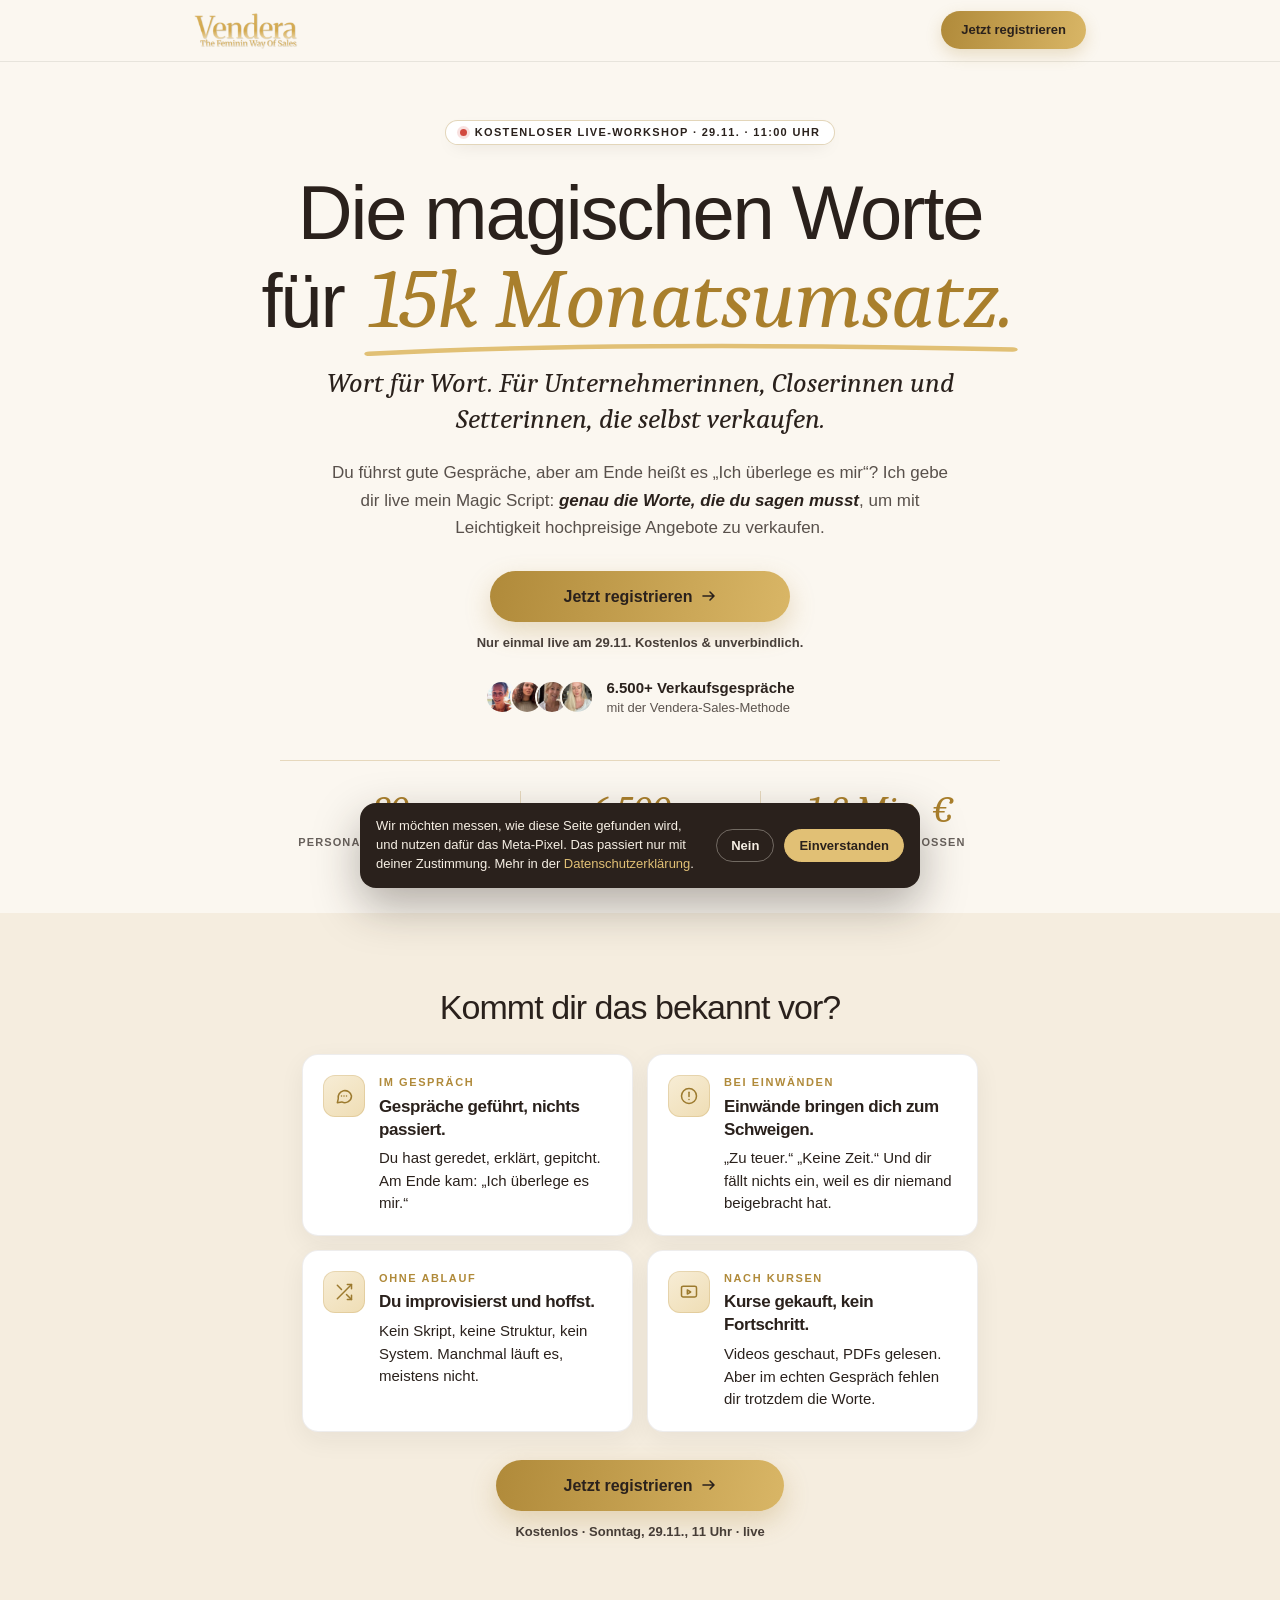
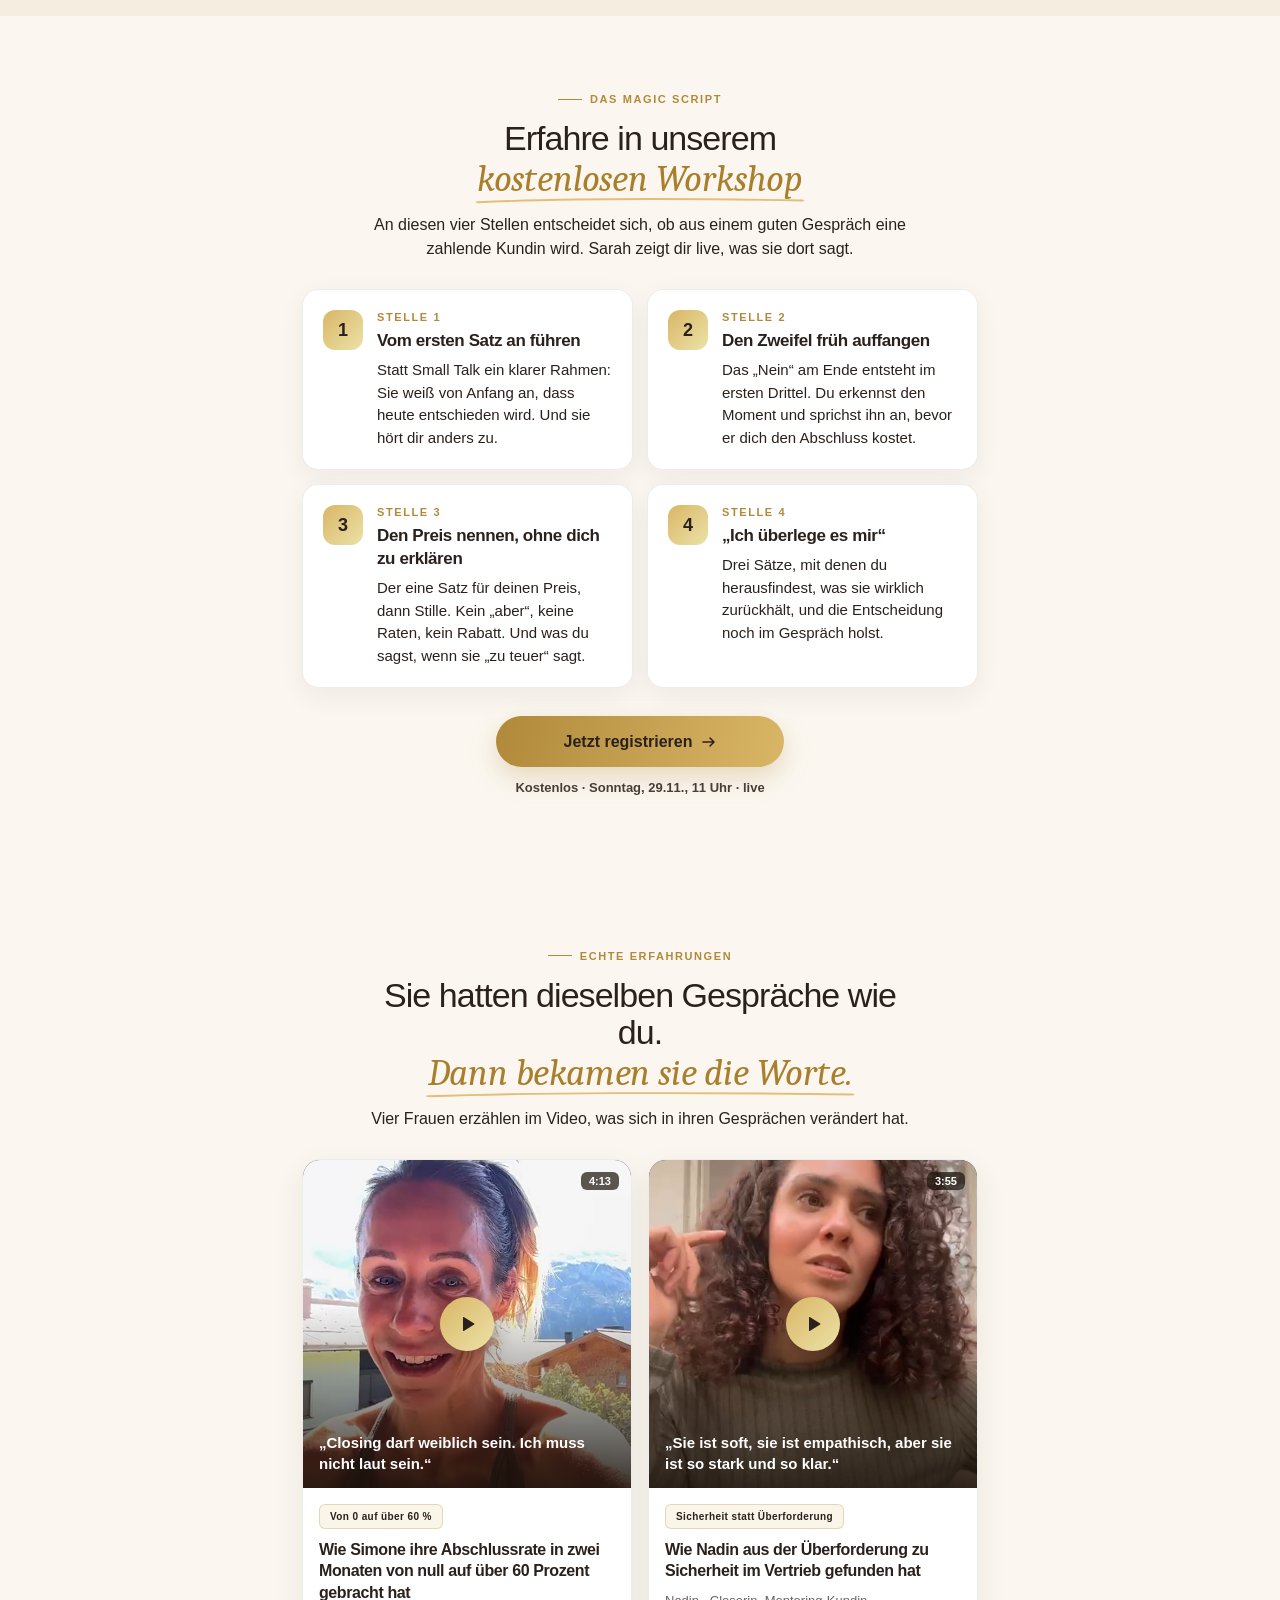
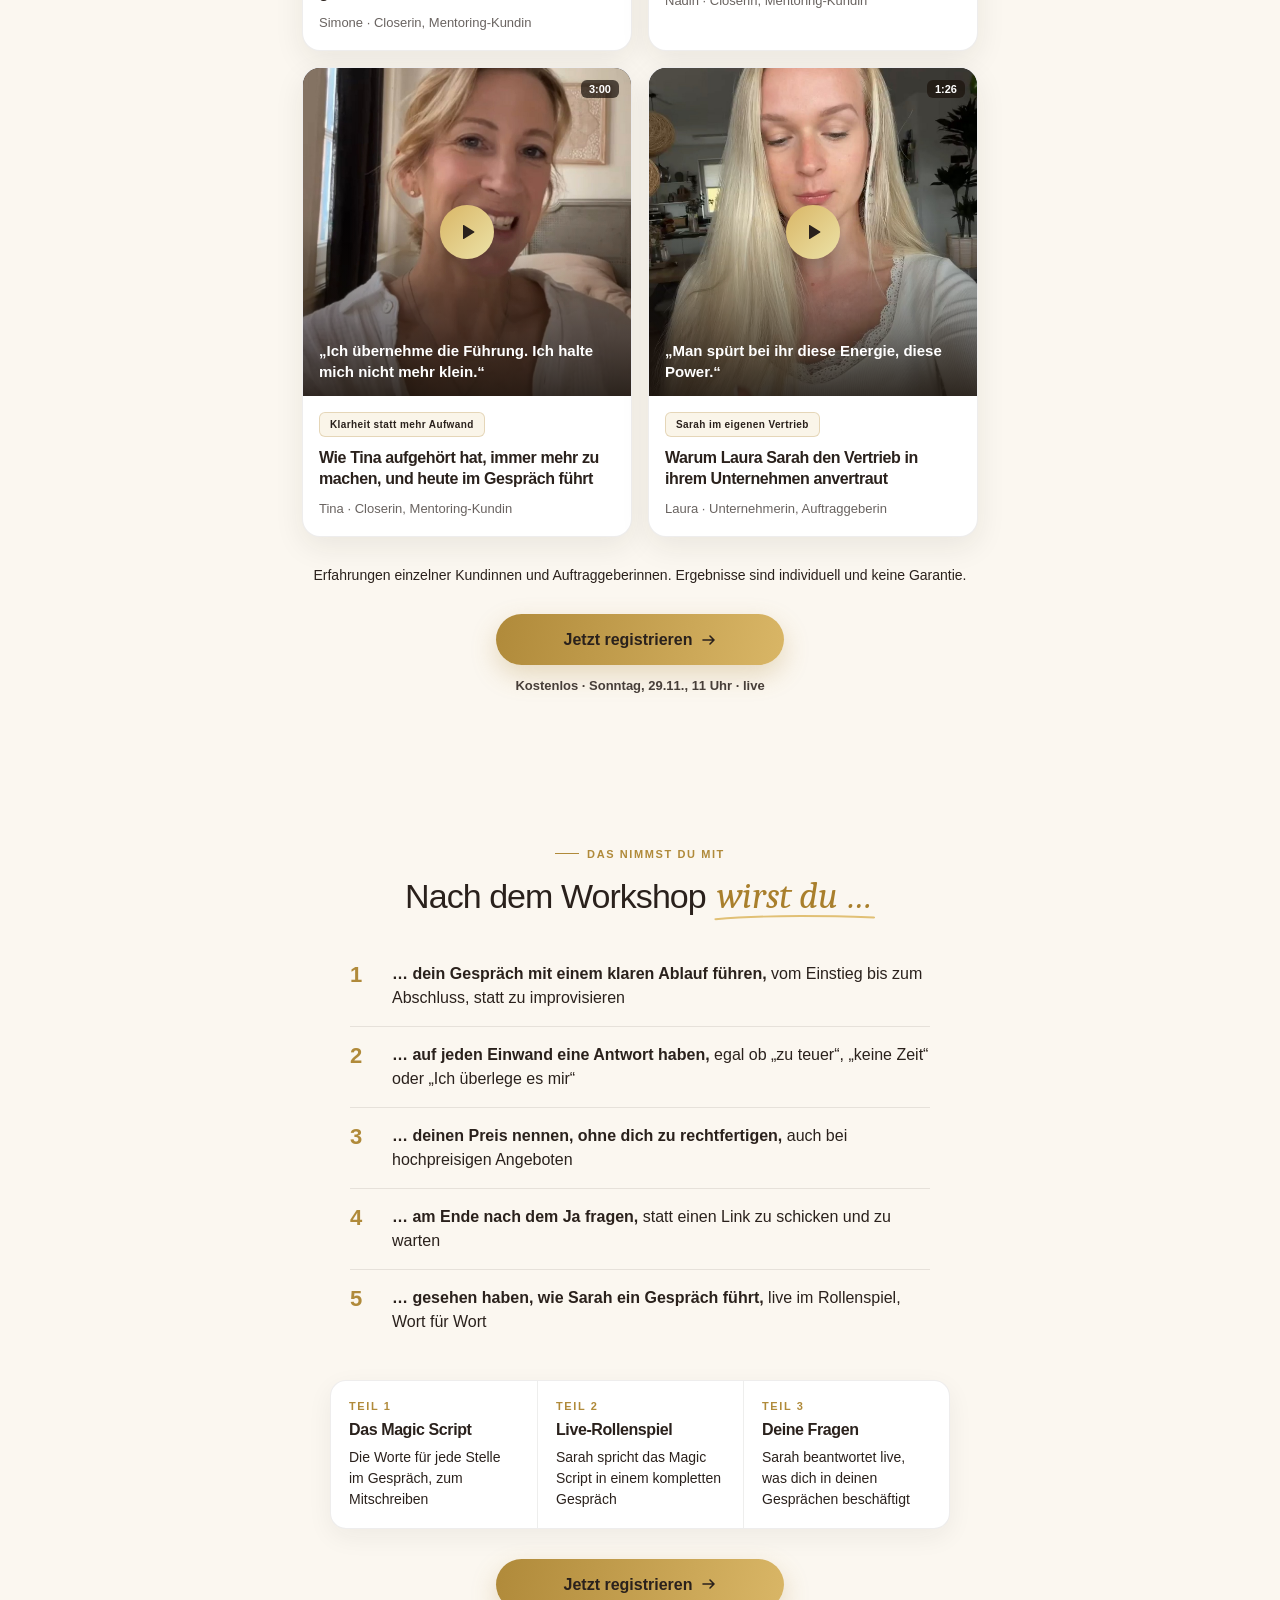
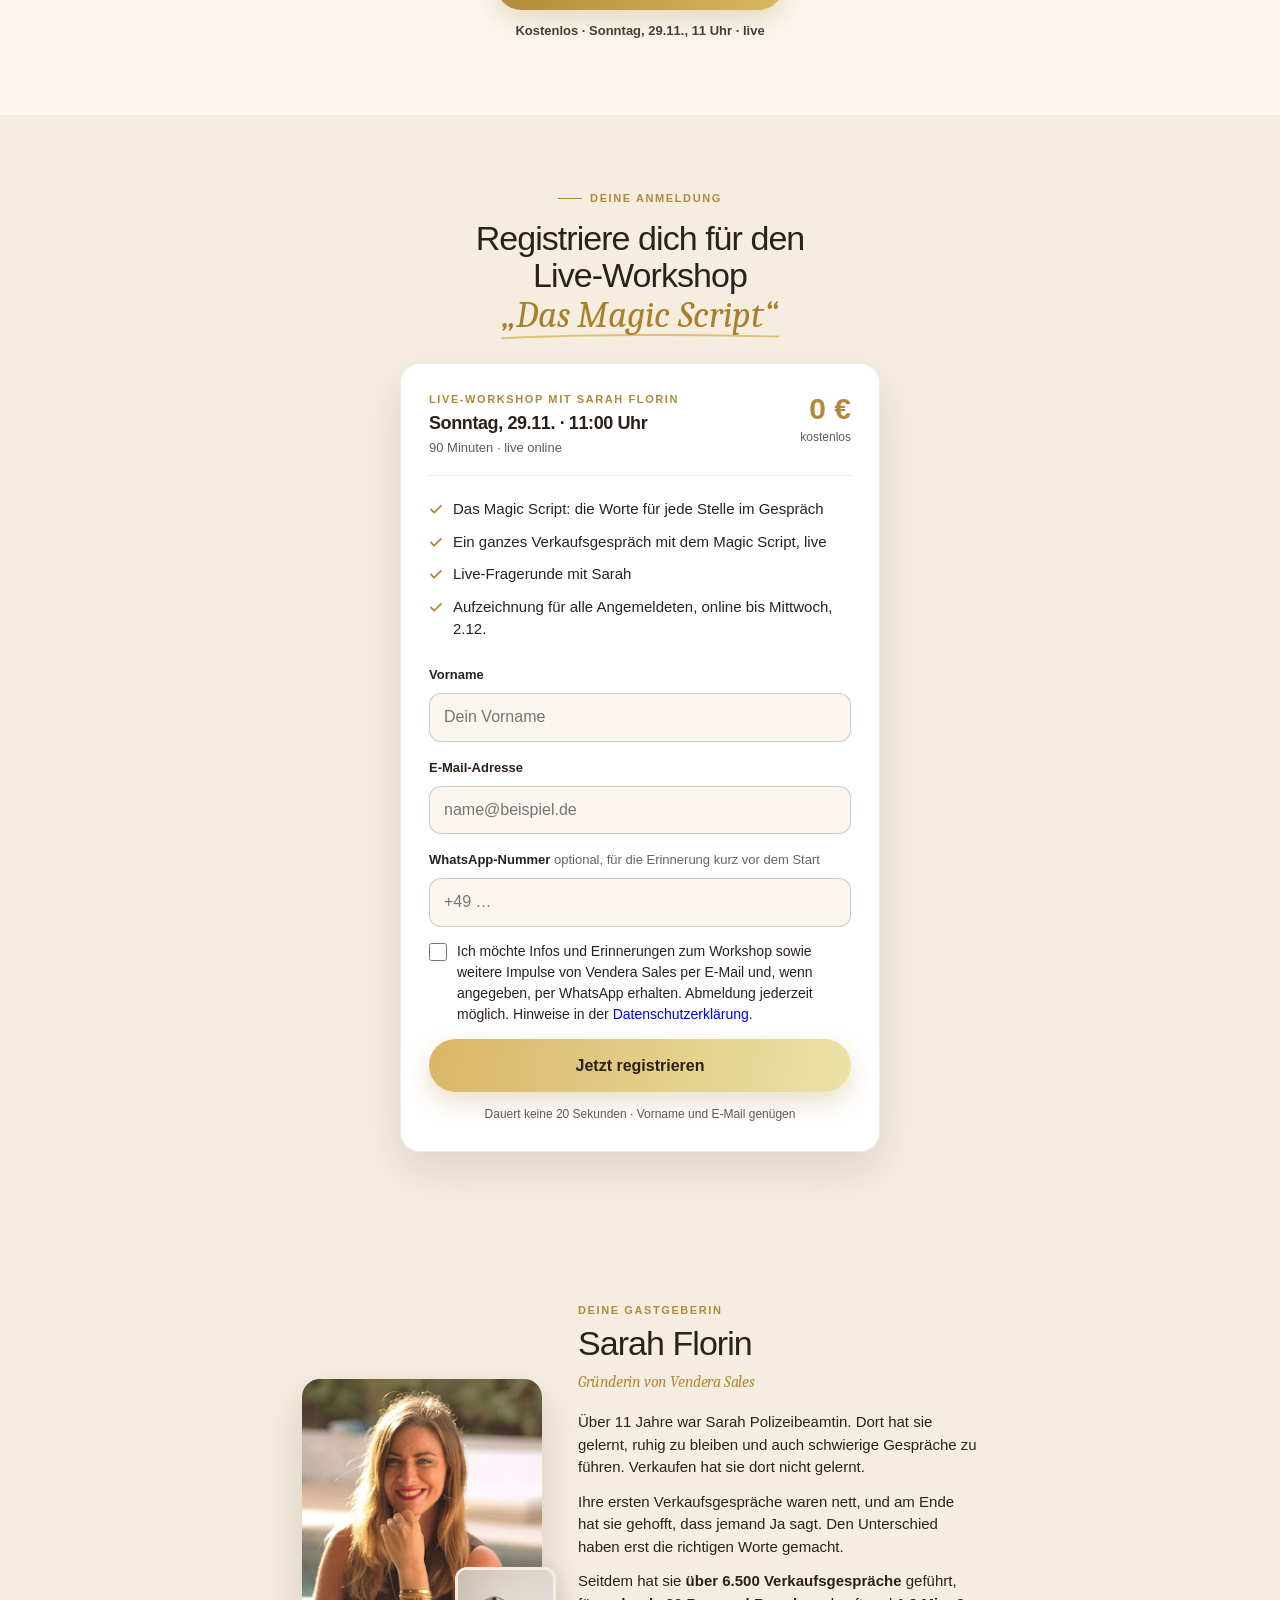
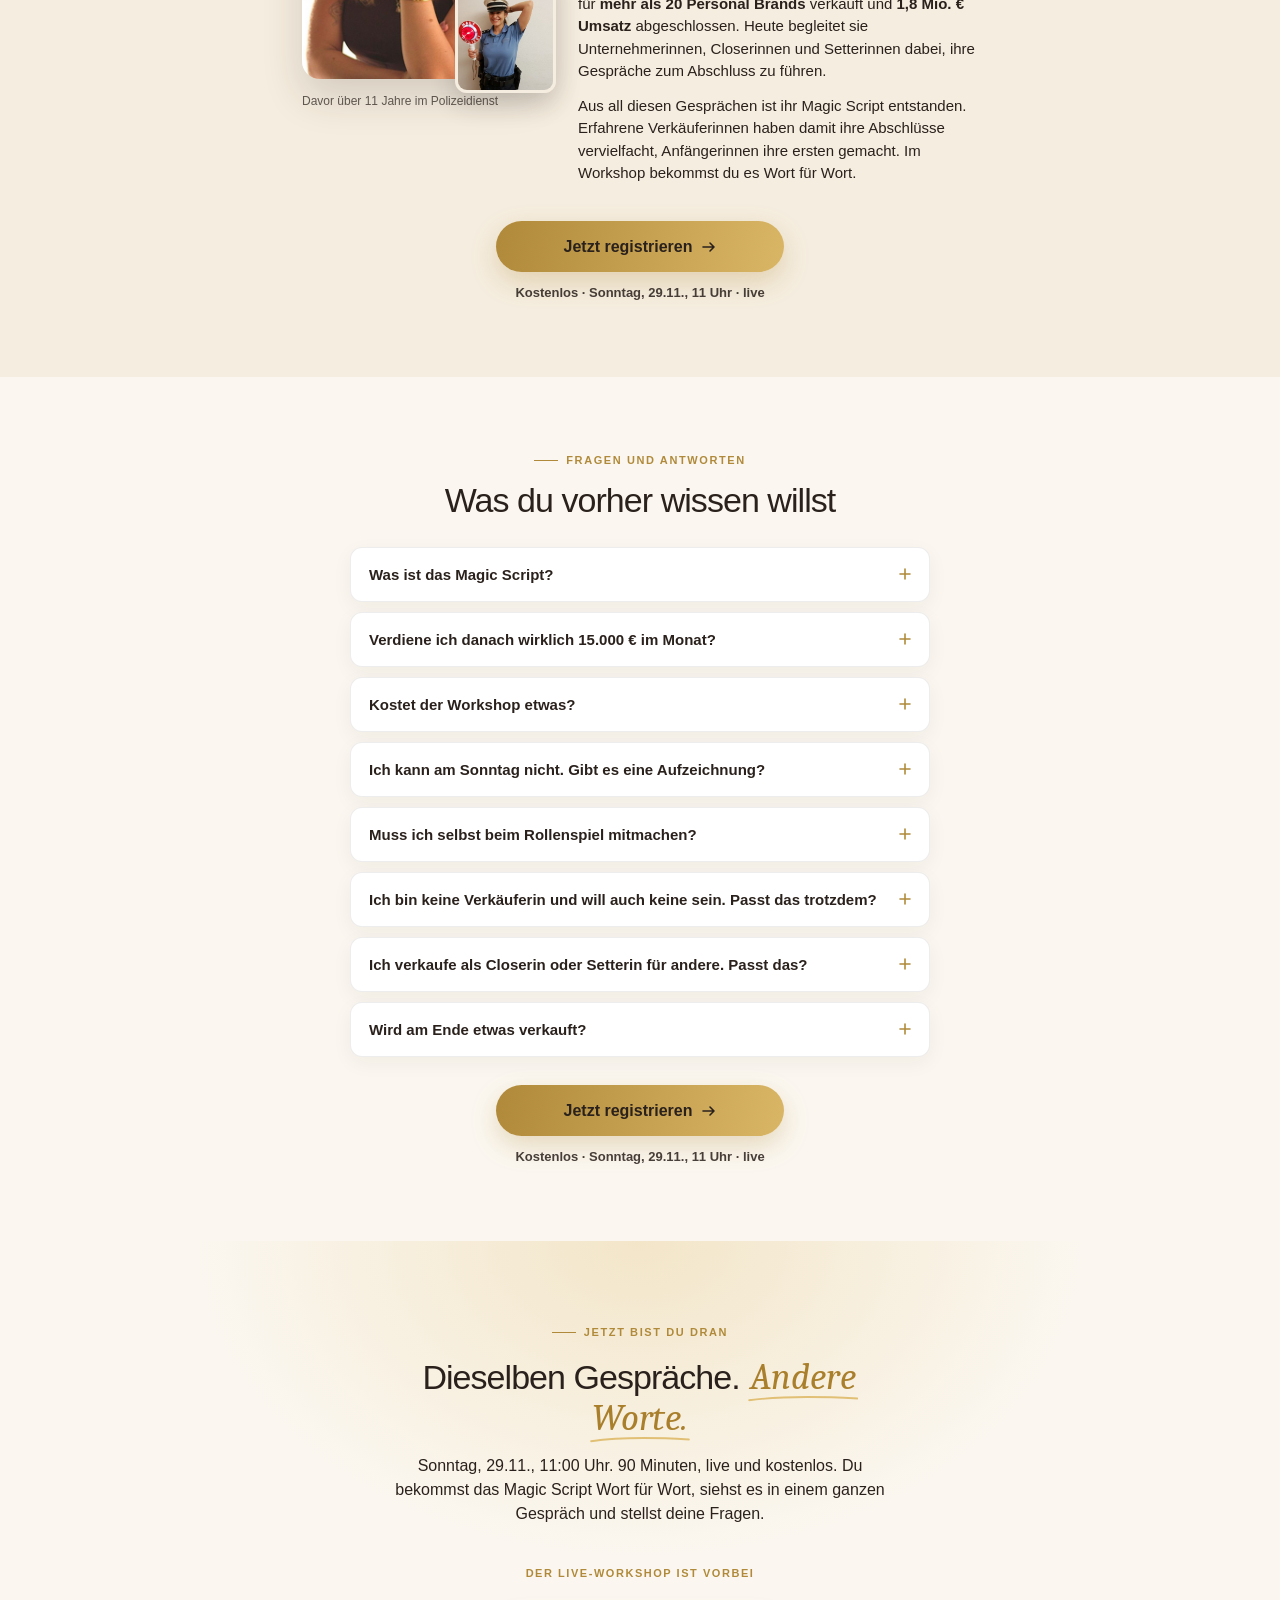
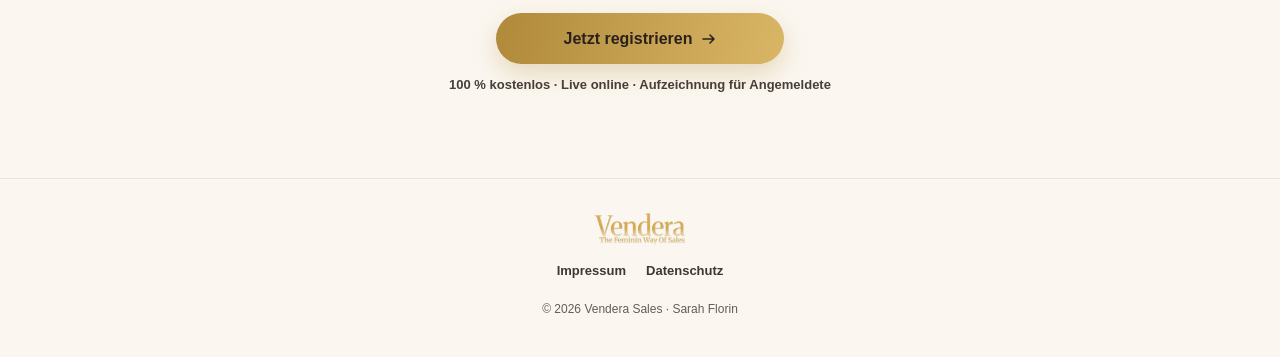
==== commit 737f949f: "Vergleichs-Sektion (Magic Script, Buch oder weiter wie bisher?) entfernt, im Archiv gesichert Co-Aut" ====
--- a/index.html
+++ b/index.html
@@ -1193,87 +1193,7 @@
     border-top: 1px solid rgba(var(--color-text), 0.08);
   }
 }
-</style><div data-react-fragment-container="MQ-3WbCKamsZif6d2kxbz"><section class="styles_op_77wa8v_root op-colors " data-op-ctrl="background,fullHeight" style="--color-text:42,33,28;--alpha-text:1;--color-bg:251,247,240;--alpha-bg:1;--color-border:242.25,242.25,242.25;--alpha-border:1;--color-hover-bg:251,247,240;--alpha-hover-bg:1;--color-hover-text:42,33,28;--alpha-hover-text:1"><div class="styles_op_77wa8v_wrap"><div class="styles_op_77wa8v_head"><span class="styles_op_1nj5c3a_eyebrow styles_op_1nj5c3a_plain styles_op_1nj5c3a_center">Das nimmst du mit</span><h2 class="styles_op_1r0guub_title styles_op_1r0guub_lg styles_op_1r0guub_center">Nach dem Workshop<!-- --> <span class="styles_op_1r0guub_accent">wirst&nbsp;du&nbsp;…</span></h2></div><ol class="styles_op_77wa8v_list"><li class="styles_op_77wa8v_item" data-op-ctrl="items" data-op-ctrl-idx="0"><span class="styles_op_77wa8v_number" aria-hidden="true">1</span><div class="styles_op_otczwp_text styles_op_otczwp_m"><div data-highlight-root=":R4a:" style="position:relative;z-index:1"><div class="con-kit-atom__effects"></div><div class="op-richtext-component"><div class="con-kit-quark con-kit-quark-paragraph" data-quark="block" data-block-key="b0"><span data-inline-style="bold" style="font-weight:bold">… dein Gespräch mit einem klaren Ablauf führen,</span> vom Einstieg bis zum Abschluss, statt zu improvisieren</div></div></div></div></li><li class="styles_op_77wa8v_item" data-op-ctrl="items" data-op-ctrl-idx="1"><span class="styles_op_77wa8v_number" aria-hidden="true">2</span><div class="styles_op_otczwp_text styles_op_otczwp_m"><div data-highlight-root=":R4i:" style="position:relative;z-index:1"><div class="con-kit-atom__effects"></div><div class="op-richtext-component"><div class="con-kit-quark con-kit-quark-paragraph" data-quark="block" data-block-key="b0"><span data-inline-style="bold" style="font-weight:bold">… auf jeden Einwand eine Antwort haben,</span> egal ob „zu teuer“, „keine Zeit“ oder „Ich überlege es mir“</div></div></div></div></li><li class="styles_op_77wa8v_item" data-op-ctrl="items" data-op-ctrl-idx="2"><span class="styles_op_77wa8v_number" aria-hidden="true">3</span><div class="styles_op_otczwp_text styles_op_otczwp_m"><div data-highlight-root=":R4q:" style="position:relative;z-index:1"><div class="con-kit-atom__effects"></div><div class="op-richtext-component"><div class="con-kit-quark con-kit-quark-paragraph" data-quark="block" data-block-key="b0"><span data-inline-style="bold" style="font-weight:bold">… deinen Preis nennen, ohne dich zu rechtfertigen,</span> auch bei hochpreisigen Angeboten</div></div></div></div></li><li class="styles_op_77wa8v_item" data-op-ctrl="items" data-op-ctrl-idx="3"><span class="styles_op_77wa8v_number" aria-hidden="true">4</span><div class="styles_op_otczwp_text styles_op_otczwp_m"><div data-highlight-root=":R52:" style="position:relative;z-index:1"><div class="con-kit-atom__effects"></div><div class="op-richtext-component"><div class="con-kit-quark con-kit-quark-paragraph" data-quark="block" data-block-key="b0"><span data-inline-style="bold" style="font-weight:bold">… am Ende nach dem Ja fragen,</span> statt einen Link zu schicken und zu warten</div></div></div></div></li><li class="styles_op_77wa8v_item" data-op-ctrl="items" data-op-ctrl-idx="4"><span class="styles_op_77wa8v_number" aria-hidden="true">5</span><div class="styles_op_otczwp_text styles_op_otczwp_m"><div data-highlight-root=":R5a:" style="position:relative;z-index:1"><div class="con-kit-atom__effects"></div><div class="op-richtext-component"><div class="con-kit-quark con-kit-quark-paragraph" data-quark="block" data-block-key="b0"><span data-inline-style="bold" style="font-weight:bold">… gesehen haben, wie Sarah ein Gespräch führt,</span> live im Rollenspiel, Wort für Wort</div></div></div></div></li></ol><div class="styles_op_77wa8v_parts op-colors" style="--color-text:42,33,28;--alpha-text:1;--color-bg:255,255,255;--alpha-bg:1;--color-border:239.62947368421052,224.25894736842105,197.3605263157894;--alpha-border:1;--color-hover-bg:255,255,255;--alpha-hover-bg:1;--color-hover-text:42,33,28;--alpha-hover-text:1"><div class="styles_op_77wa8v_part" data-op-ctrl="parts" data-op-ctrl-idx="0"><span class="styles_op_1nj5c3a_eyebrow styles_op_1nj5c3a_plain">Teil 1</span><h3 class="styles_op_1r0guub_title styles_op_1r0guub_sm">Das Magic Script</h3><div class="styles_op_otczwp_text styles_op_otczwp_xs"><div data-highlight-root=":R3b:" style="position:relative;z-index:1"><div class="con-kit-atom__effects"></div><div class="op-richtext-component"><div class="con-kit-quark con-kit-quark-paragraph" data-quark="block" data-block-key="b0">Die Worte für jede Stelle im Gespräch, zum Mitschreiben</div></div></div></div></div><div class="styles_op_77wa8v_part" data-op-ctrl="parts" data-op-ctrl-idx="1"><span class="styles_op_1nj5c3a_eyebrow styles_op_1nj5c3a_plain">Teil 2</span><h3 class="styles_op_1r0guub_title styles_op_1r0guub_sm">Live-Rollenspiel</h3><div class="styles_op_otczwp_text styles_op_otczwp_xs"><div data-highlight-root=":R3j:" style="position:relative;z-index:1"><div class="con-kit-atom__effects"></div><div class="op-richtext-component"><div class="con-kit-quark con-kit-quark-paragraph" data-quark="block" data-block-key="b0">Sarah spricht das Magic Script in einem kompletten Gespräch</div></div></div></div></div><div class="styles_op_77wa8v_part" data-op-ctrl="parts" data-op-ctrl-idx="2"><span class="styles_op_1nj5c3a_eyebrow styles_op_1nj5c3a_plain">Teil 3</span><h3 class="styles_op_1r0guub_title styles_op_1r0guub_sm">Deine Fragen</h3><div class="styles_op_otczwp_text styles_op_otczwp_xs"><div data-highlight-root=":R3r:" style="position:relative;z-index:1"><div class="con-kit-atom__effects"></div><div class="op-richtext-component"><div class="con-kit-quark con-kit-quark-paragraph" data-quark="block" data-block-key="b0">Sarah beantwortet live, was dich in deinen Gesprächen beschäftigt</div></div></div></div></div></div><div class="styles_op_1jqd0ul_wrap styles_op_1jqd0ul_center"><a class="styles_op_1jqd0ul_button" href="#anmelden"><span>Jetzt registrieren</span><svg class="styles_op_1jqd0ul_arrow" width="14" height="14" viewBox="0 0 14 14" fill="none" aria-hidden="true"><path d="M1 7h11M8 3l4 4-4 4" stroke="currentColor" stroke-width="1.6" stroke-linecap="round" stroke-linejoin="round"></path></svg></a><span class="styles_op_1jqd0ul_note">Kostenlos · Sonntag, 29.11., 11 Uhr · live</span></div></div></section></div></div></div></div><style></style></section><!--/$--><!--$--><section class="con-kit-organism con-kit-section vergleich con-kit-section--type-default" data-id="bGFkP_fctCbcd1NeqcklZ" data-kit-organism-padding="xxl" data-p="10" data-position="default" style="--one-kit-width:auto%;--one-kit-width-divider:1"><div class="con-kit-layer con-kit-layer-react" data-layer-type="react"><div class="con-kit-react-app-root"><div class="con-kit-react-render" data-react-app="6afdaed6449af5360a2fda2c"><style data-react-fragment="HKTD2EFnQdtE7pVKwQBYt">/* virtual-css-module:/styles.op_77wa7t.module.css */
-.styles_op_77wa7t_root {
-  padding: 76px 0;
-  font-family: var(--font-kit-text-font);
-}
-.styles_op_77wa7t_full {
-  min-height: var(--con-kit-section-min-height, 100vh);
-  display: flex;
-  flex-direction: column;
-  justify-content: center;
-}
-.styles_op_77wa7t_wrap {
-  display: flex;
-  flex-direction: column;
-  gap: 28px;
-  max-width: 780px;
-  margin: 0 auto;
-  padding: 0 20px;
-}
-.styles_op_77wa7t_head {
-  display: flex;
-  flex-direction: column;
-  gap: 14px;
-}
-.styles_op_77wa7t_tableBox {
-  border-radius: 18px;
-  border: 1px solid rgba(var(--color-text), 0.08);
-  box-shadow: 0 10px 30px #2A211C14;
-  overflow: hidden;
-}
-.styles_op_77wa7t_scroll {
-  overflow-x: auto;
-}
-.styles_op_77wa7t_scroll:focus-visible {
-  outline: 2px solid var(--color-kit-key1);
-  outline-offset: -2px;
-}
-.styles_op_77wa7t_table {
-  width: 100%;
-  min-width: 640px;
-  border-collapse: collapse;
-  font-size: 13px;
-  line-height: 1.4;
-  color: rgba(var(--color-text), 0.9);
-}
-.styles_op_77wa7t_corner {
-  width: 26%;
-}
-.styles_op_77wa7t_colHead {
-  padding: 16px 12px;
-  font-family: var(--font-kit-header-font);
-  font-size: 13px;
-  font-weight: 700;
-  text-align: left;
-  vertical-align: bottom;
-  color: rgba(var(--color-text), 1);
-}
-.styles_op_77wa7t_rowHead {
-  padding: 14px 12px 14px 18px;
-  font-weight: 700;
-  text-align: left;
-  vertical-align: top;
-  border-top: 1px solid rgba(var(--color-text), 0.09);
-  color: rgba(var(--color-text), 1);
-}
-.styles_op_77wa7t_cell {
-  padding: 14px 12px;
-  vertical-align: top;
-  border-top: 1px solid rgba(var(--color-text), 0.09);
-}
-.styles_op_77wa7t_own {
-  background: #E1C07529;
-  font-weight: 700;
-  color: rgba(var(--color-text), 1);
-}
-@media (max-width: 640px) {
-  .styles_op_77wa7t_root {
-    padding: 56px 0;
-  }
-}
-</style><div data-react-fragment-container="HKTD2EFnQdtE7pVKwQBYt"><section class="styles_op_77wa7t_root op-colors " data-op-ctrl="background,fullHeight" style="--color-text:42,33,28;--alpha-text:1;--color-bg:251,247,240;--alpha-bg:1;--color-border:242.25,242.25,242.25;--alpha-border:1;--color-hover-bg:251,247,240;--alpha-hover-bg:1;--color-hover-text:42,33,28;--alpha-hover-text:1"><div class="styles_op_77wa7t_wrap"><div class="styles_op_77wa7t_head"><span class="styles_op_1nj5c3a_eyebrow styles_op_1nj5c3a_plain styles_op_1nj5c3a_center">Der Vergleich</span><h2 class="styles_op_1r0guub_title styles_op_1r0guub_lg styles_op_1r0guub_center">Magic Script, Buch oder<!-- --> <span class="styles_op_1r0guub_accent">weiter wie bisher?</span></h2></div><div class="styles_op_77wa7t_tableBox op-colors" style="--color-text:42,33,28;--alpha-text:1;--color-bg:255,255,255;--alpha-bg:1;--color-border:239.62947368421052,224.25894736842105,197.3605263157894;--alpha-border:1;--color-hover-bg:255,255,255;--alpha-hover-bg:1;--color-hover-text:42,33,28;--alpha-hover-text:1"><div class="styles_op_77wa7t_scroll" tabindex="0"><table class="styles_op_77wa7t_table"><thead><tr><td class="styles_op_77wa7t_corner"></td><th scope="col" class="styles_op_77wa7t_colHead styles_op_77wa7t_own" data-op-ctrl="colA">Sarahs Magic Script</th><th scope="col" class="styles_op_77wa7t_colHead" data-op-ctrl="colB">Buch oder YouTube</th><th scope="col" class="styles_op_77wa7t_colHead" data-op-ctrl="colC">Klassisches Verkaufstraining</th><th scope="col" class="styles_op_77wa7t_colHead" data-op-ctrl="colD">Weiter wie bisher</th></tr></thead><tbody><tr data-op-ctrl="rows" data-op-ctrl-idx="0"><th scope="row" class="styles_op_77wa7t_rowHead" data-op-ctrl-field="label">Die genauen Worte für jede Stelle im Gespräch</th><td class="styles_op_77wa7t_cell styles_op_77wa7t_own" data-op-ctrl-field="a">Ja, Wort für Wort</td><td class="styles_op_77wa7t_cell" data-op-ctrl-field="b">Einzelne Tipps</td><td class="styles_op_77wa7t_cell" data-op-ctrl-field="c">Je nach Anbieter</td><td class="styles_op_77wa7t_cell" data-op-ctrl-field="d">Nein</td></tr><tr data-op-ctrl="rows" data-op-ctrl-idx="1"><th scope="row" class="styles_op_77wa7t_rowHead" data-op-ctrl-field="label">Worte auf „zu teuer“ und „Ich überlege es mir“</th><td class="styles_op_77wa7t_cell styles_op_77wa7t_own" data-op-ctrl-field="a">Ja, zum Mitschreiben</td><td class="styles_op_77wa7t_cell" data-op-ctrl-field="b">Selten</td><td class="styles_op_77wa7t_cell" data-op-ctrl-field="c">Je nach Anbieter</td><td class="styles_op_77wa7t_cell" data-op-ctrl-field="d">Nein</td></tr><tr data-op-ctrl="rows" data-op-ctrl-idx="2"><th scope="row" class="styles_op_77wa7t_rowHead" data-op-ctrl-field="label">Komplettes Gespräch live vorgespielt</th><td class="styles_op_77wa7t_cell styles_op_77wa7t_own" data-op-ctrl-field="a">Ja, als Rollenspiel</td><td class="styles_op_77wa7t_cell" data-op-ctrl-field="b">Nein</td><td class="styles_op_77wa7t_cell" data-op-ctrl-field="c">Selten</td><td class="styles_op_77wa7t_cell" data-op-ctrl-field="d">Nein</td></tr><tr data-op-ctrl="rows" data-op-ctrl-idx="3"><th scope="row" class="styles_op_77wa7t_rowHead" data-op-ctrl-field="label">Deine Fragen werden beantwortet</th><td class="styles_op_77wa7t_cell styles_op_77wa7t_own" data-op-ctrl-field="a">Ja, live</td><td class="styles_op_77wa7t_cell" data-op-ctrl-field="b">Nein</td><td class="styles_op_77wa7t_cell" data-op-ctrl-field="c">Meist</td><td class="styles_op_77wa7t_cell" data-op-ctrl-field="d">Nein</td></tr><tr data-op-ctrl="rows" data-op-ctrl-idx="4"><th scope="row" class="styles_op_77wa7t_rowHead" data-op-ctrl-field="label">Zeit</th><td class="styles_op_77wa7t_cell styles_op_77wa7t_own" data-op-ctrl-field="a">90 Minuten</td><td class="styles_op_77wa7t_cell" data-op-ctrl-field="b">Viele Stunden</td><td class="styles_op_77wa7t_cell" data-op-ctrl-field="c">Ein bis mehrere Tage</td><td class="styles_op_77wa7t_cell" data-op-ctrl-field="d">Jedes Gespräch aufs Neue</td></tr><tr data-op-ctrl="rows" data-op-ctrl-idx="5"><th scope="row" class="styles_op_77wa7t_rowHead" data-op-ctrl-field="label">Kosten</th><td class="styles_op_77wa7t_cell styles_op_77wa7t_own" data-op-ctrl-field="a">0 €</td><td class="styles_op_77wa7t_cell" data-op-ctrl-field="b">0 bis 30 €</td><td class="styles_op_77wa7t_cell" data-op-ctrl-field="c">Meist dreistellig und mehr</td><td class="styles_op_77wa7t_cell" data-op-ctrl-field="d">Jede Zusage, die fehlt</td></tr></tbody></table></div></div><div class="styles_op_1jqd0ul_wrap styles_op_1jqd0ul_center"><a class="styles_op_1jqd0ul_button" href="#anmelden"><span>Jetzt registrieren</span><svg class="styles_op_1jqd0ul_arrow" width="14" height="14" viewBox="0 0 14 14" fill="none" aria-hidden="true"><path d="M1 7h11M8 3l4 4-4 4" stroke="currentColor" stroke-width="1.6" stroke-linecap="round" stroke-linejoin="round"></path></svg></a><span class="styles_op_1jqd0ul_note">Kostenlos · Sonntag, 29.11., 11 Uhr · live</span></div></div></section></div></div></div></div><style></style></section><!--/$--><!--$--><section class="con-kit-organism con-kit-section anmeldung con-kit-section--type-default" data-id="qPzE7K9Z2m0s9rJv27AmW" data-kit-organism-padding="xxl" data-p="17" data-position="default" style="--one-kit-width:auto%;--one-kit-width-divider:1"><div class="con-kit-layer con-kit-layer-react" data-layer-type="react"><div class="con-kit-react-app-root"><div class="con-kit-react-render" data-react-app="6afdaed6449af5360a2fda21"><style data-react-fragment="PgZunweGVw6ACSekqDGLo">/* virtual-css-module:/styles.op_77wa97.module.css */
+</style><div data-react-fragment-container="MQ-3WbCKamsZif6d2kxbz"><section class="styles_op_77wa8v_root op-colors " data-op-ctrl="background,fullHeight" style="--color-text:42,33,28;--alpha-text:1;--color-bg:251,247,240;--alpha-bg:1;--color-border:242.25,242.25,242.25;--alpha-border:1;--color-hover-bg:251,247,240;--alpha-hover-bg:1;--color-hover-text:42,33,28;--alpha-hover-text:1"><div class="styles_op_77wa8v_wrap"><div class="styles_op_77wa8v_head"><span class="styles_op_1nj5c3a_eyebrow styles_op_1nj5c3a_plain styles_op_1nj5c3a_center">Das nimmst du mit</span><h2 class="styles_op_1r0guub_title styles_op_1r0guub_lg styles_op_1r0guub_center">Nach dem Workshop<!-- --> <span class="styles_op_1r0guub_accent">wirst&nbsp;du&nbsp;…</span></h2></div><ol class="styles_op_77wa8v_list"><li class="styles_op_77wa8v_item" data-op-ctrl="items" data-op-ctrl-idx="0"><span class="styles_op_77wa8v_number" aria-hidden="true">1</span><div class="styles_op_otczwp_text styles_op_otczwp_m"><div data-highlight-root=":R4a:" style="position:relative;z-index:1"><div class="con-kit-atom__effects"></div><div class="op-richtext-component"><div class="con-kit-quark con-kit-quark-paragraph" data-quark="block" data-block-key="b0"><span data-inline-style="bold" style="font-weight:bold">… dein Gespräch mit einem klaren Ablauf führen,</span> vom Einstieg bis zum Abschluss, statt zu improvisieren</div></div></div></div></li><li class="styles_op_77wa8v_item" data-op-ctrl="items" data-op-ctrl-idx="1"><span class="styles_op_77wa8v_number" aria-hidden="true">2</span><div class="styles_op_otczwp_text styles_op_otczwp_m"><div data-highlight-root=":R4i:" style="position:relative;z-index:1"><div class="con-kit-atom__effects"></div><div class="op-richtext-component"><div class="con-kit-quark con-kit-quark-paragraph" data-quark="block" data-block-key="b0"><span data-inline-style="bold" style="font-weight:bold">… auf jeden Einwand eine Antwort haben,</span> egal ob „zu teuer“, „keine Zeit“ oder „Ich überlege es mir“</div></div></div></div></li><li class="styles_op_77wa8v_item" data-op-ctrl="items" data-op-ctrl-idx="2"><span class="styles_op_77wa8v_number" aria-hidden="true">3</span><div class="styles_op_otczwp_text styles_op_otczwp_m"><div data-highlight-root=":R4q:" style="position:relative;z-index:1"><div class="con-kit-atom__effects"></div><div class="op-richtext-component"><div class="con-kit-quark con-kit-quark-paragraph" data-quark="block" data-block-key="b0"><span data-inline-style="bold" style="font-weight:bold">… deinen Preis nennen, ohne dich zu rechtfertigen,</span> auch bei hochpreisigen Angeboten</div></div></div></div></li><li class="styles_op_77wa8v_item" data-op-ctrl="items" data-op-ctrl-idx="3"><span class="styles_op_77wa8v_number" aria-hidden="true">4</span><div class="styles_op_otczwp_text styles_op_otczwp_m"><div data-highlight-root=":R52:" style="position:relative;z-index:1"><div class="con-kit-atom__effects"></div><div class="op-richtext-component"><div class="con-kit-quark con-kit-quark-paragraph" data-quark="block" data-block-key="b0"><span data-inline-style="bold" style="font-weight:bold">… am Ende nach dem Ja fragen,</span> statt einen Link zu schicken und zu warten</div></div></div></div></li><li class="styles_op_77wa8v_item" data-op-ctrl="items" data-op-ctrl-idx="4"><span class="styles_op_77wa8v_number" aria-hidden="true">5</span><div class="styles_op_otczwp_text styles_op_otczwp_m"><div data-highlight-root=":R5a:" style="position:relative;z-index:1"><div class="con-kit-atom__effects"></div><div class="op-richtext-component"><div class="con-kit-quark con-kit-quark-paragraph" data-quark="block" data-block-key="b0"><span data-inline-style="bold" style="font-weight:bold">… gesehen haben, wie Sarah ein Gespräch führt,</span> live im Rollenspiel, Wort für Wort</div></div></div></div></li></ol><div class="styles_op_77wa8v_parts op-colors" style="--color-text:42,33,28;--alpha-text:1;--color-bg:255,255,255;--alpha-bg:1;--color-border:239.62947368421052,224.25894736842105,197.3605263157894;--alpha-border:1;--color-hover-bg:255,255,255;--alpha-hover-bg:1;--color-hover-text:42,33,28;--alpha-hover-text:1"><div class="styles_op_77wa8v_part" data-op-ctrl="parts" data-op-ctrl-idx="0"><span class="styles_op_1nj5c3a_eyebrow styles_op_1nj5c3a_plain">Teil 1</span><h3 class="styles_op_1r0guub_title styles_op_1r0guub_sm">Das Magic Script</h3><div class="styles_op_otczwp_text styles_op_otczwp_xs"><div data-highlight-root=":R3b:" style="position:relative;z-index:1"><div class="con-kit-atom__effects"></div><div class="op-richtext-component"><div class="con-kit-quark con-kit-quark-paragraph" data-quark="block" data-block-key="b0">Die Worte für jede Stelle im Gespräch, zum Mitschreiben</div></div></div></div></div><div class="styles_op_77wa8v_part" data-op-ctrl="parts" data-op-ctrl-idx="1"><span class="styles_op_1nj5c3a_eyebrow styles_op_1nj5c3a_plain">Teil 2</span><h3 class="styles_op_1r0guub_title styles_op_1r0guub_sm">Live-Rollenspiel</h3><div class="styles_op_otczwp_text styles_op_otczwp_xs"><div data-highlight-root=":R3j:" style="position:relative;z-index:1"><div class="con-kit-atom__effects"></div><div class="op-richtext-component"><div class="con-kit-quark con-kit-quark-paragraph" data-quark="block" data-block-key="b0">Sarah spricht das Magic Script in einem kompletten Gespräch</div></div></div></div></div><div class="styles_op_77wa8v_part" data-op-ctrl="parts" data-op-ctrl-idx="2"><span class="styles_op_1nj5c3a_eyebrow styles_op_1nj5c3a_plain">Teil 3</span><h3 class="styles_op_1r0guub_title styles_op_1r0guub_sm">Deine Fragen</h3><div class="styles_op_otczwp_text styles_op_otczwp_xs"><div data-highlight-root=":R3r:" style="position:relative;z-index:1"><div class="con-kit-atom__effects"></div><div class="op-richtext-component"><div class="con-kit-quark con-kit-quark-paragraph" data-quark="block" data-block-key="b0">Sarah beantwortet live, was dich in deinen Gesprächen beschäftigt</div></div></div></div></div></div><div class="styles_op_1jqd0ul_wrap styles_op_1jqd0ul_center"><a class="styles_op_1jqd0ul_button" href="#anmelden"><span>Jetzt registrieren</span><svg class="styles_op_1jqd0ul_arrow" width="14" height="14" viewBox="0 0 14 14" fill="none" aria-hidden="true"><path d="M1 7h11M8 3l4 4-4 4" stroke="currentColor" stroke-width="1.6" stroke-linecap="round" stroke-linejoin="round"></path></svg></a><span class="styles_op_1jqd0ul_note">Kostenlos · Sonntag, 29.11., 11 Uhr · live</span></div></div></section></div></div></div></div><style></style></section><!--/$--><!--$--><section class="con-kit-organism con-kit-section anmeldung con-kit-section--type-default" data-id="qPzE7K9Z2m0s9rJv27AmW" data-kit-organism-padding="xxl" data-p="17" data-position="default" style="--one-kit-width:auto%;--one-kit-width-divider:1"><div class="con-kit-layer con-kit-layer-react" data-layer-type="react"><div class="con-kit-react-app-root"><div class="con-kit-react-render" data-react-app="6afdaed6449af5360a2fda21"><style data-react-fragment="PgZunweGVw6ACSekqDGLo">/* virtual-css-module:/styles.op_77wa97.module.css */
 .styles_op_77wa97_root {
   padding: 76px 0;
   font-family: var(--font-kit-text-font);
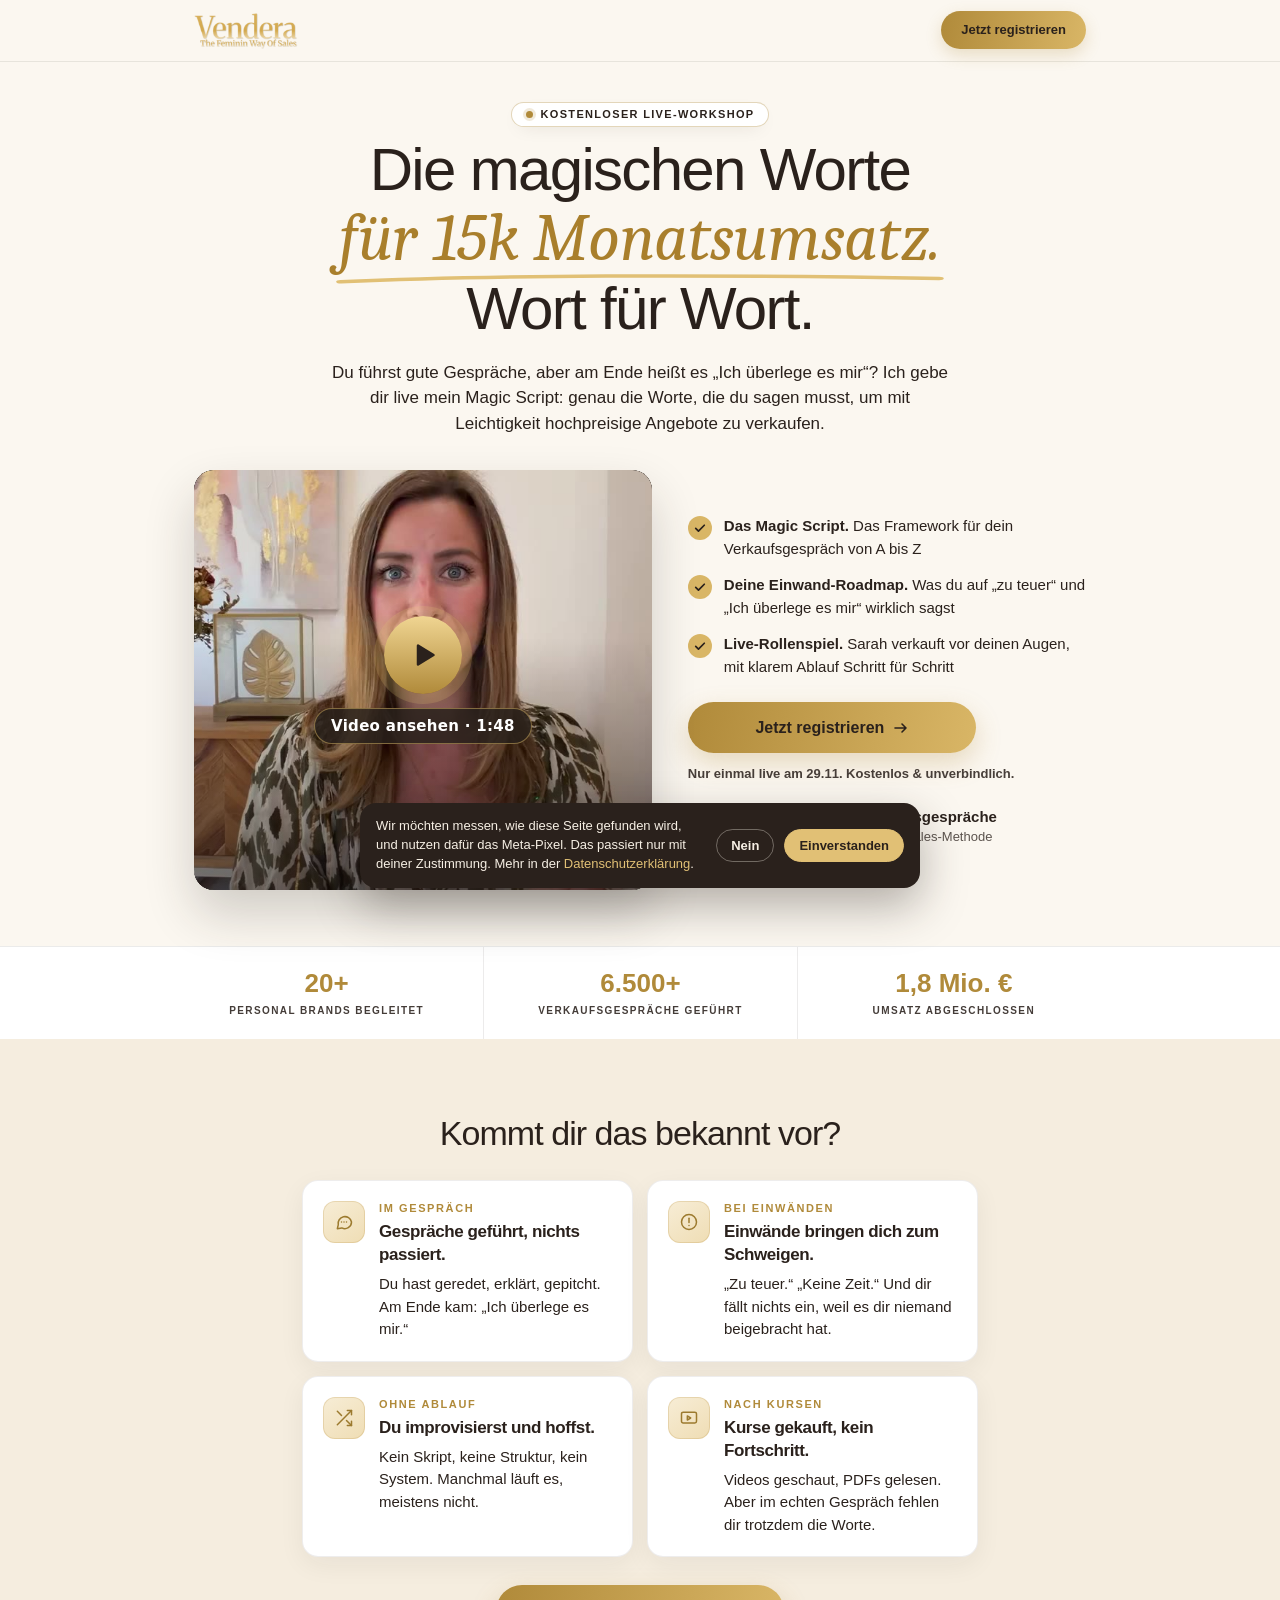
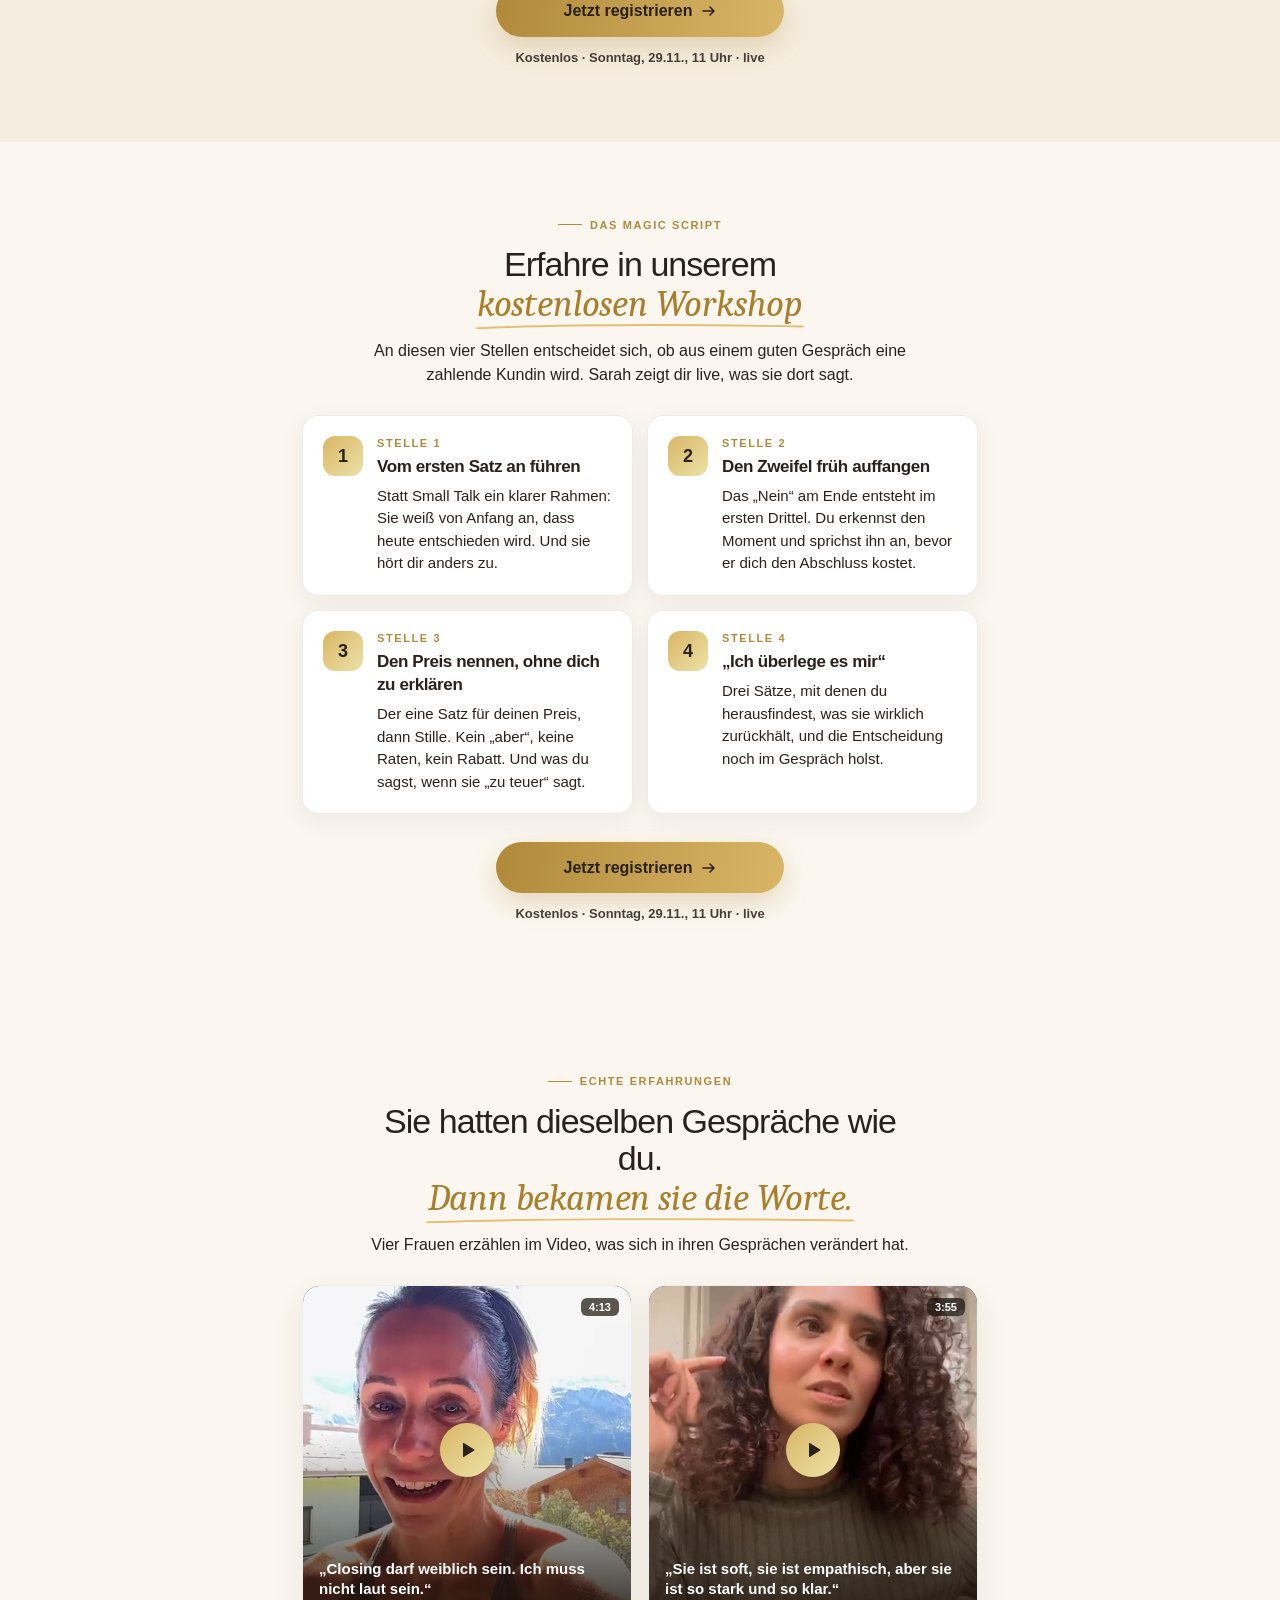
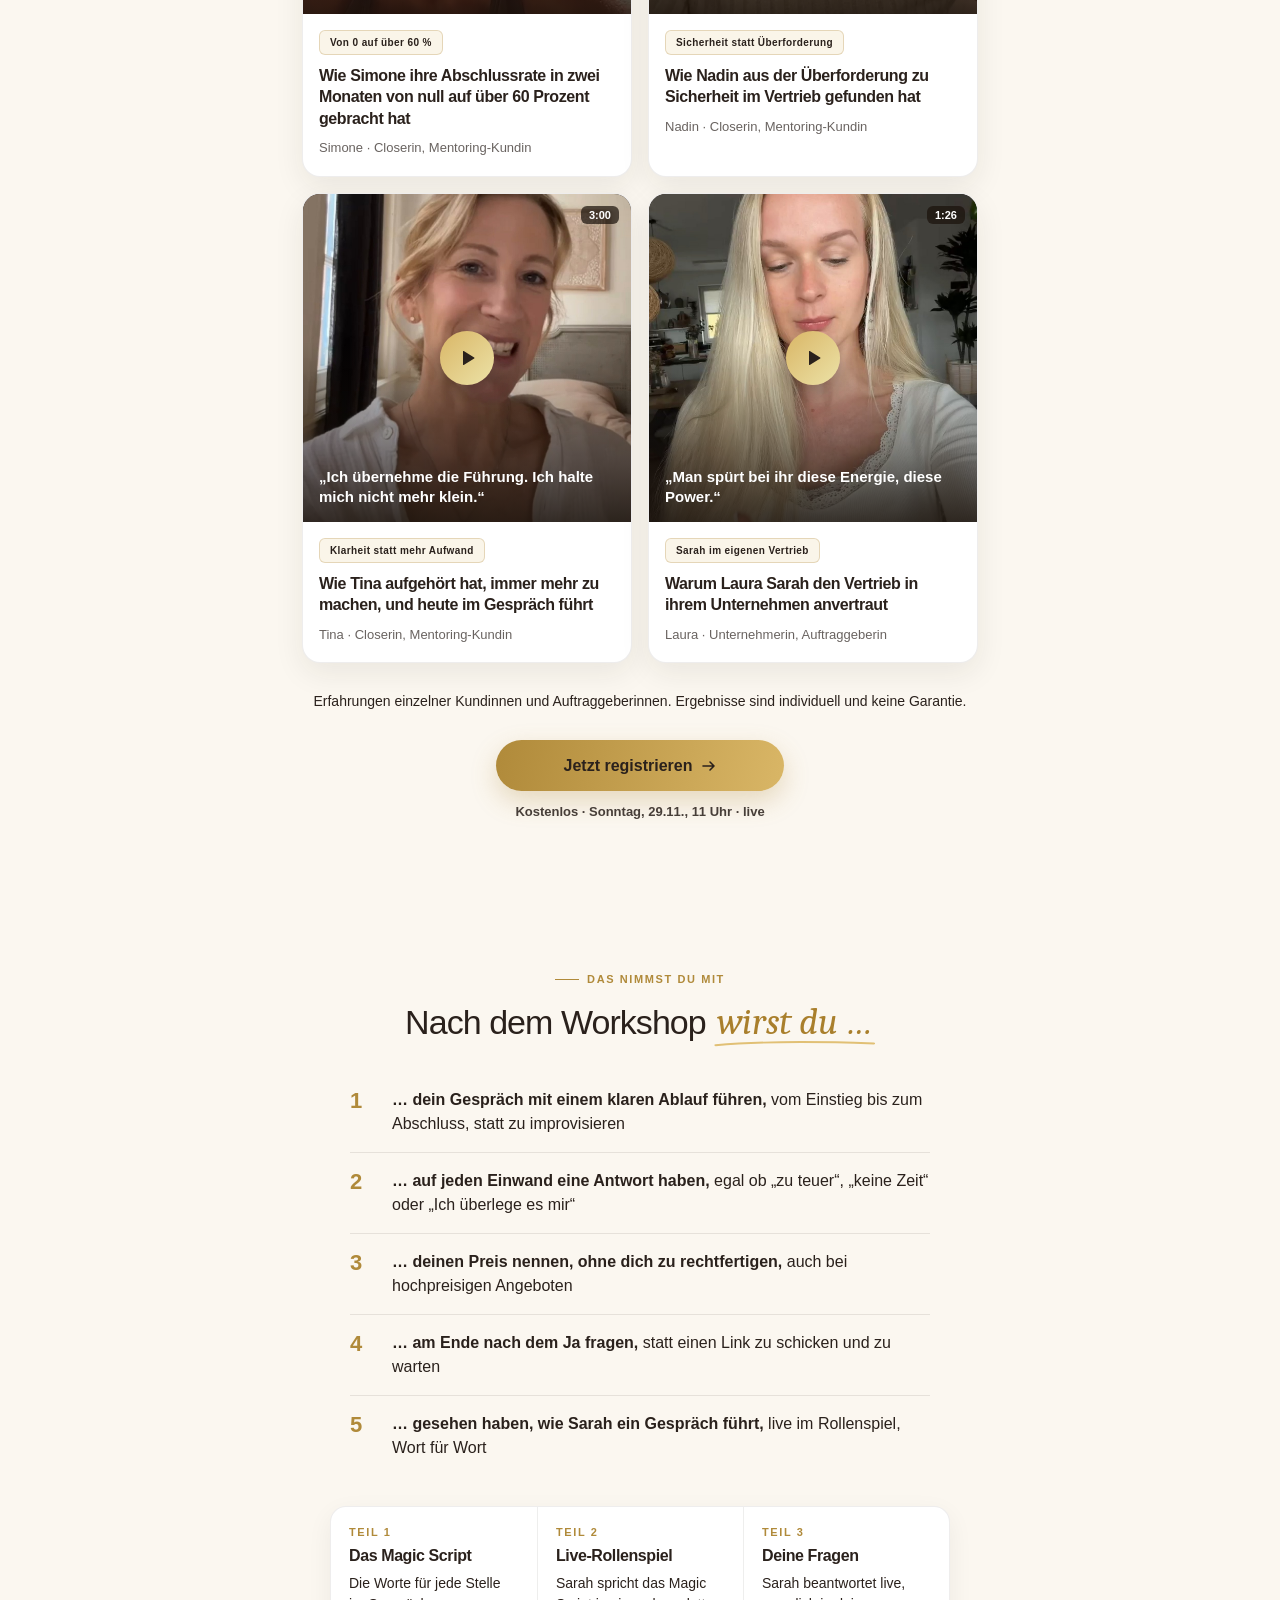
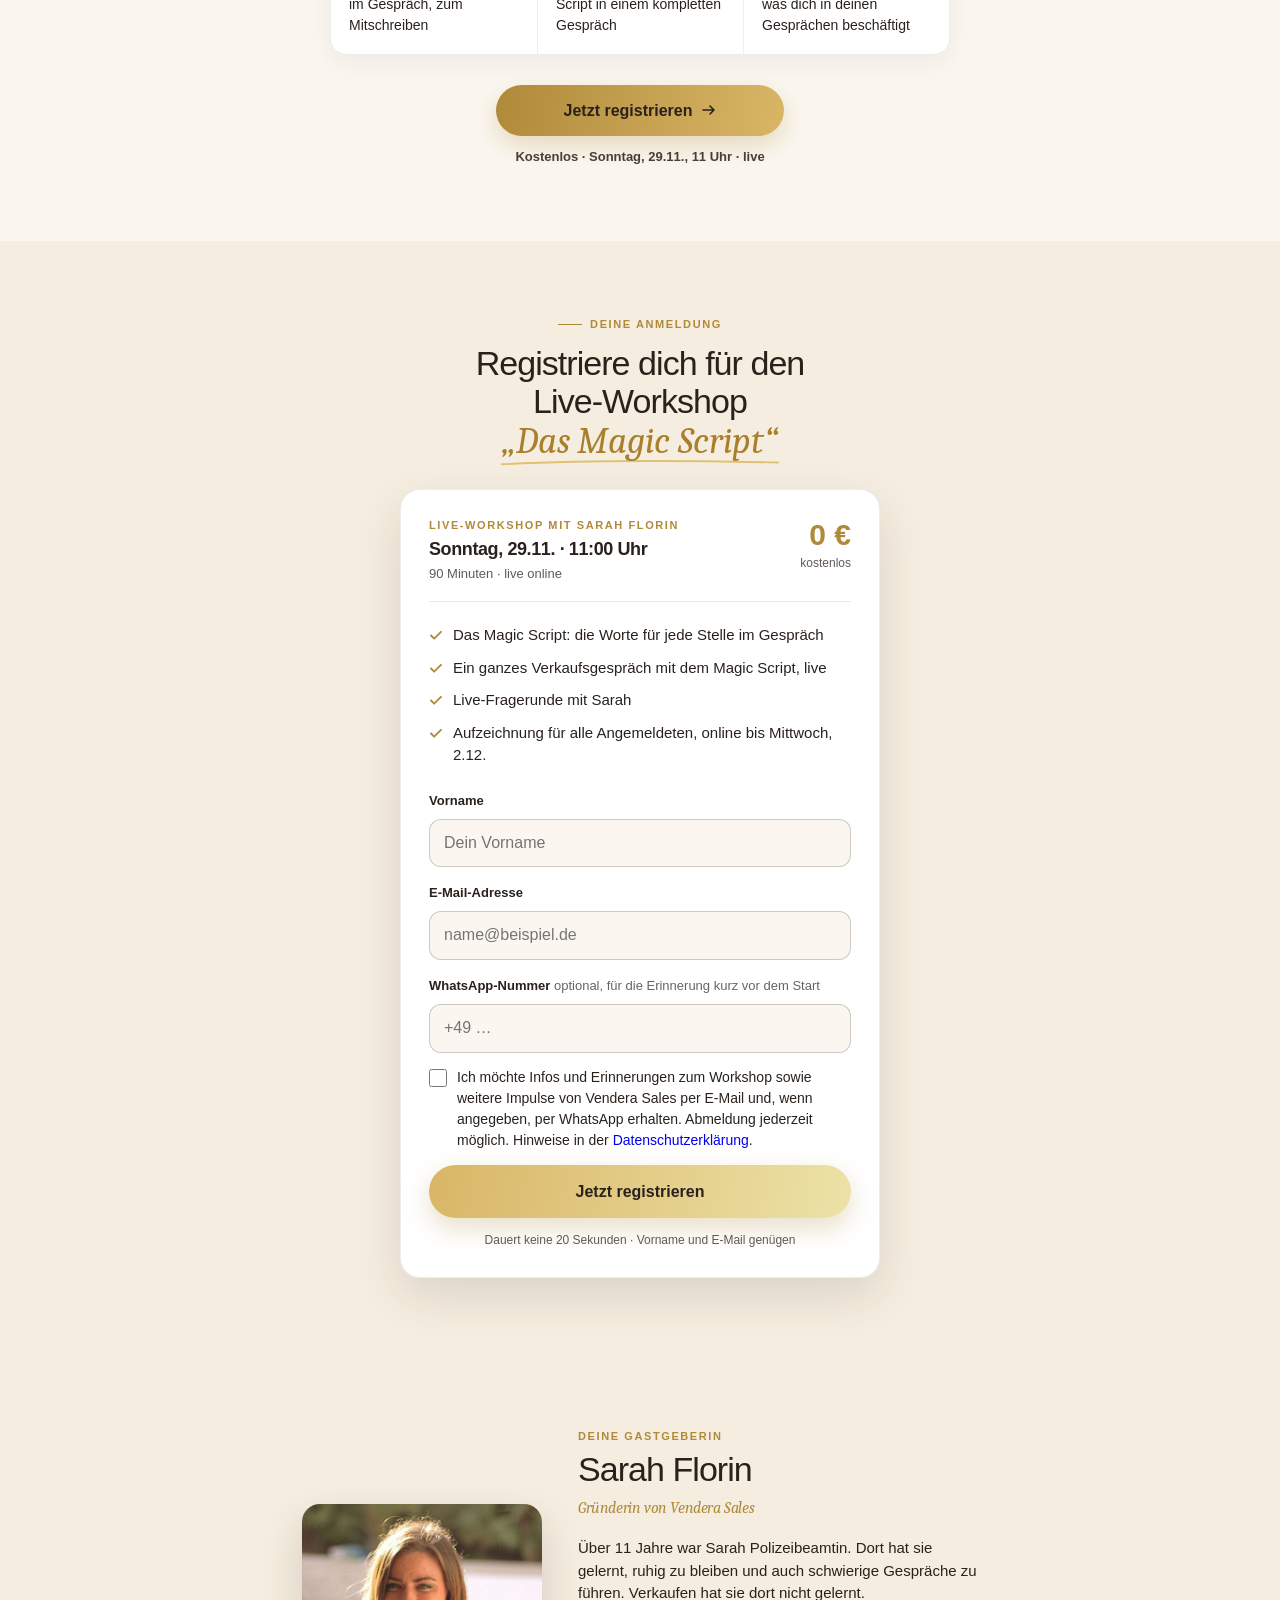
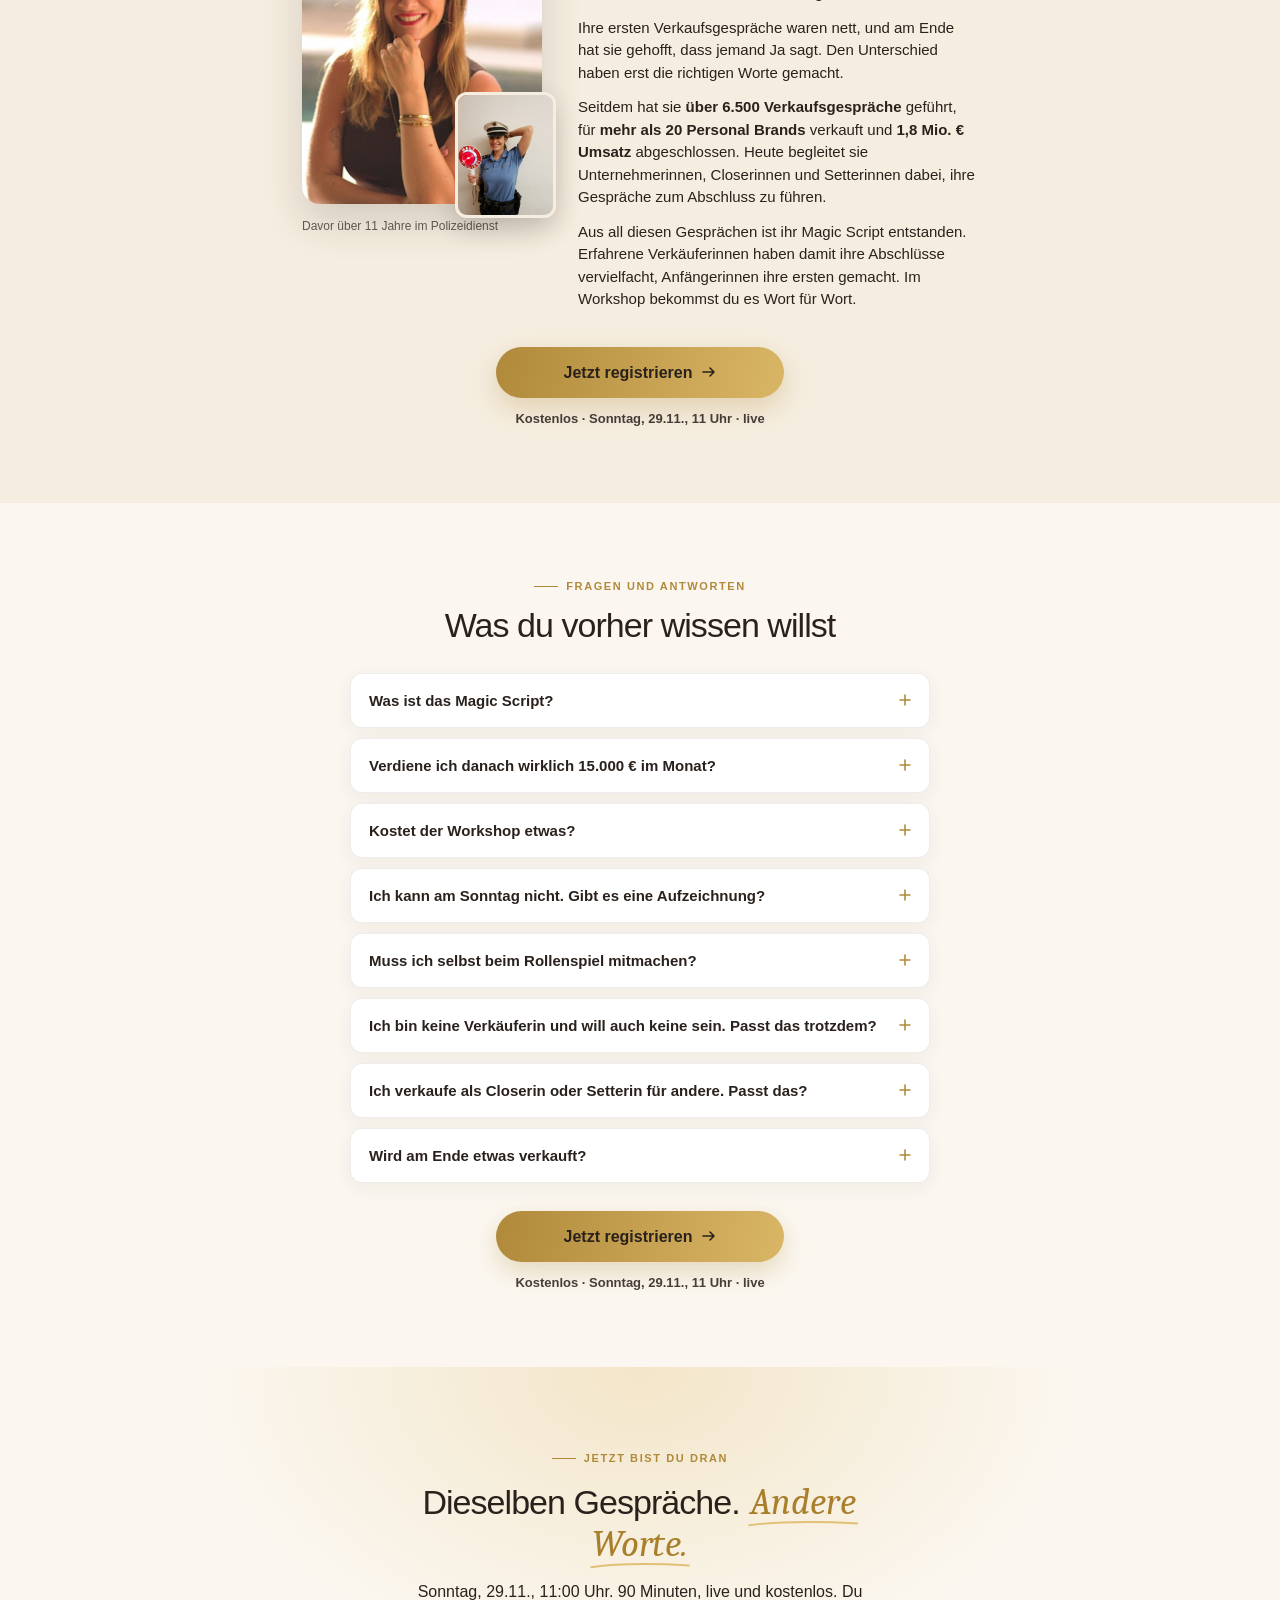
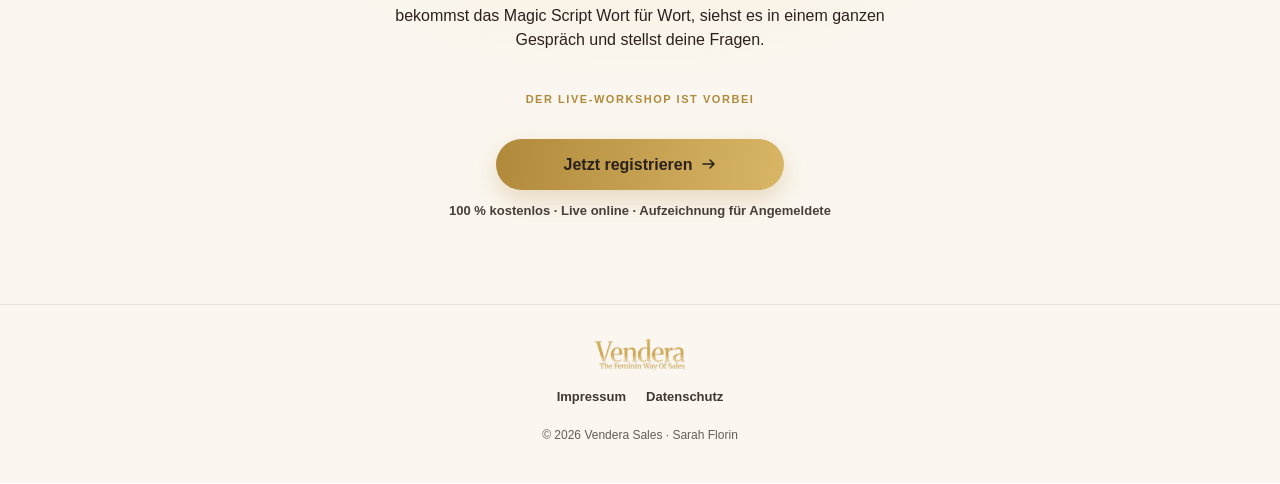
==== commit 1143f32a: "Anmeldung über das WebinarJam-Popup: alle Jetzt-registrieren-Buttons öffnen das WebinarJam-Formular," ====
--- a/index.html
+++ b/index.html
@@ -4,6 +4,17 @@
 <script>/* A/B-Test Hero: zufällig 50/50 pro Aufruf, ohne Cookie. ?v=a oder ?v=b erzwingt eine Variante */
 (function(){var v='a';try{var m=location.search.match(/[?&]v=(a|b)(&|$)/i);v=m?m[1].toLowerCase():(Math.random()<.5?'a':'b');}catch(e){}
 document.documentElement.setAttribute('data-variante',v);window.VD_VARIANTE=v;})();</script>
+<script>/* WebinarJam-Popup: nach erfolgreicher Anmeldung schickt das Formular "redirect".
+   Wir fangen das vor WebinarJam ab, zählen die Anmeldung (mit A/B-Variante) und leiten auf unsere Danke-Seite. */
+(function(){window.addEventListener('message',function(e){
+  var o='';try{o=new URL(e.origin).hostname;}catch(x){}
+  if(!/(^|\.)webinarjam\.com$/.test(o))return;
+  var d=e.data||{}; if(d.func!=='redirect')return;
+  e.stopImmediatePropagation();
+  try{sessionStorage.setItem('vendera_anmeldung',JSON.stringify({quelle:'webinarjam',t:Date.now()}));}catch(x){}
+  try{window.vdWjAnmeldung&&window.vdWjAnmeldung();}catch(x){}
+  setTimeout(function(){location.href='danke'+(location.search||'');},150);
+},false);})();</script>
 
     <meta charset="utf-8">
         <meta name="viewport" content="width=device-width,initial-scale=1">
@@ -449,6 +460,11 @@
 .vd-hb-stat{padding:0 6px}.vd-hb-stat .styles_op_77wa8r_statValue{font-size:22px!important}
 .vd-hb-stat .vd-hb-l{font-size:9.5px;letter-spacing:.06em}
 }
+/* WebinarJam-Popup: wenn WebinarJam geladen ist, ersetzt der Button unser Formular */
+.vd-wj-box{display:none}
+html.wj-ok .vd-wj-box{display:flex;flex-direction:column;gap:12px}
+html.wj-ok #anmeldeformular{display:none}
+.vd-wj-btn{display:flex!important;align-items:center;justify-content:center;text-decoration:none;cursor:pointer}
 .vd-hp{position:absolute;left:-9999px;height:0;width:0;opacity:0}
 .vd-consent{position:fixed;left:12px;right:12px;bottom:12px;z-index:60;max-width:560px;margin:0 auto;background:#2A211C;color:#F6EFE4;border-radius:16px;padding:14px 16px;font:500 13px/1.45 Inter,system-ui,sans-serif;display:none;gap:10px;flex-wrap:wrap;align-items:center;box-shadow:0 18px 46px rgba(42,33,28,.35)}
 .vd-consent.on{display:flex}.vd-consent a{color:#E1C075}.vd-consent span{flex:1 1 260px}
@@ -1477,7 +1493,7 @@
     font-size: 18px;
   }
 }
-</style><div data-react-fragment-container="PgZunweGVw6ACSekqDGLo"><section class="styles_op_77wa97_root op-colors " data-op-ctrl="background,fullHeight" style="--color-text:42,33,28;--alpha-text:1;--color-bg:245,237,223;--alpha-bg:1;--color-border:242.25,242.25,242.25;--alpha-border:1;--color-hover-bg:245,237,223;--alpha-hover-bg:1;--color-hover-text:42,33,28;--alpha-hover-text:1"><div class="styles_op_77wa97_wrap" id="anmelden"><div class="styles_op_77wa97_head"><span class="styles_op_1nj5c3a_eyebrow styles_op_1nj5c3a_plain styles_op_1nj5c3a_center">Deine Anmeldung</span><h2 class="styles_op_1r0guub_title styles_op_1r0guub_lg styles_op_1r0guub_center">Registriere dich für den <span style="white-space:nowrap">Live-Workshop</span><!-- --> <span class="styles_op_1r0guub_accent" style="white-space:nowrap">„Das Magic Script“</span></h2></div><div class="styles_op_77wa97_card op-colors" style="--color-text:42,33,28;--alpha-text:1;--color-bg:255,255,255;--alpha-bg:1;--color-border:231.62857142857143,212.93142857142857,180.21142857142854;--alpha-border:1;--color-hover-bg:255,255,255;--alpha-hover-bg:1;--color-hover-text:42,33,28;--alpha-hover-text:1"><div class="styles_op_77wa97_offer"><div class="styles_op_77wa97_offerInfo"><span class="styles_op_1nj5c3a_eyebrow styles_op_1nj5c3a_plain">Live-Workshop mit Sarah Florin</span><p class="styles_op_1r0guub_title styles_op_1r0guub_sm styles_op_77wa97_offerTitle">Sonntag, 29.11. · 11:00 Uhr</p><span class="styles_op_77wa97_offerMeta" data-op-ctrl="offerMeta">90 Minuten · live online</span></div><div class="styles_op_77wa97_price"><span class="styles_op_77wa97_priceValue" data-op-ctrl="price">0 €</span><span class="styles_op_77wa97_priceNote" data-op-ctrl="priceNote">kostenlos</span></div></div><ul class="styles_op_77wa97_checklist"><li class="styles_op_77wa97_check" data-op-ctrl="checklist" data-op-ctrl-idx="0"><svg class="styles_op_77wa97_checkIcon" width="14" height="14" viewBox="0 0 14 14" fill="none" aria-hidden="true"><path d="M2 7.5l3.2 3.2L12 3.8" stroke="currentColor" stroke-width="1.8" stroke-linecap="round" stroke-linejoin="round"></path></svg><div class="styles_op_otczwp_text styles_op_otczwp_s"><div data-highlight-root=":R259:" style="position:relative;z-index:1"><div class="con-kit-atom__effects"></div><div class="op-richtext-component"><div class="con-kit-quark con-kit-quark-paragraph" data-quark="block" data-block-key="b0">Das Magic Script: die Worte für jede Stelle im Gespräch</div></div></div></div></li><li class="styles_op_77wa97_check" data-op-ctrl="checklist" data-op-ctrl-idx="1"><svg class="styles_op_77wa97_checkIcon" width="14" height="14" viewBox="0 0 14 14" fill="none" aria-hidden="true"><path d="M2 7.5l3.2 3.2L12 3.8" stroke="currentColor" stroke-width="1.8" stroke-linecap="round" stroke-linejoin="round"></path></svg><div class="styles_op_otczwp_text styles_op_otczwp_s"><div data-highlight-root=":R299:" style="position:relative;z-index:1"><div class="con-kit-atom__effects"></div><div class="op-richtext-component"><div class="con-kit-quark con-kit-quark-paragraph" data-quark="block" data-block-key="b0">Ein ganzes Verkaufsgespräch mit dem Magic Script, live</div></div></div></div></li><li class="styles_op_77wa97_check" data-op-ctrl="checklist" data-op-ctrl-idx="2"><svg class="styles_op_77wa97_checkIcon" width="14" height="14" viewBox="0 0 14 14" fill="none" aria-hidden="true"><path d="M2 7.5l3.2 3.2L12 3.8" stroke="currentColor" stroke-width="1.8" stroke-linecap="round" stroke-linejoin="round"></path></svg><div class="styles_op_otczwp_text styles_op_otczwp_s"><div data-highlight-root=":R2d9:" style="position:relative;z-index:1"><div class="con-kit-atom__effects"></div><div class="op-richtext-component"><div class="con-kit-quark con-kit-quark-paragraph" data-quark="block" data-block-key="b0">Live-Fragerunde mit Sarah</div></div></div></div></li><li class="styles_op_77wa97_check" data-op-ctrl="checklist" data-op-ctrl-idx="3"><svg class="styles_op_77wa97_checkIcon" width="14" height="14" viewBox="0 0 14 14" fill="none" aria-hidden="true"><path d="M2 7.5l3.2 3.2L12 3.8" stroke="currentColor" stroke-width="1.8" stroke-linecap="round" stroke-linejoin="round"></path></svg><div class="styles_op_otczwp_text styles_op_otczwp_s"><div data-highlight-root=":R2h9:" style="position:relative;z-index:1"><div class="con-kit-atom__effects"></div><div class="op-richtext-component"><div class="con-kit-quark con-kit-quark-paragraph" data-quark="block" data-block-key="b0">Aufzeichnung für alle Angemeldeten, online bis Mittwoch, 2.12.</div></div></div></div></li></ul><form class="styles_op_77wa97_form" id="anmeldeformular"><input type="text" name="website" tabindex="-1" autocomplete="off" aria-hidden="true" class="vd-hp"><div class="styles_op_77wa97_field"><label class="styles_op_77wa97_label" for="inline-vorname">Vorname</label><input class="styles_op_77wa97_input" id="inline-vorname" name="vorname" type="text" autoComplete="given-name" required="" placeholder="Dein Vorname" value=""/></div><div class="styles_op_77wa97_field"><label class="styles_op_77wa97_label" for="inline-email">E-Mail-Adresse</label><input class="styles_op_77wa97_input" id="inline-email" name="email" type="email" autoComplete="email" required="" placeholder="name@beispiel.de" value=""/></div><div class="styles_op_77wa97_field"><label class="styles_op_77wa97_label" for="inline-telefon">WhatsApp-Nummer<!-- --> <span class="styles_op_77wa97_hint" id="inline-telefon-hint">optional, für die Erinnerung kurz vor dem Start</span></label><input class="styles_op_77wa97_input" id="inline-telefon" name="telefon" type="tel" autoComplete="tel" aria-describedby="inline-telefon-hint" placeholder="+49 …" value=""/></div><div class="styles_op_77wa97_consent"><input class="styles_op_77wa97_checkbox" id="inline-einwilligung" name="einwilligung" type="checkbox" required="" aria-labelledby="inline-einwilligung-text"/><div id="inline-einwilligung-text"><div class="styles_op_otczwp_text styles_op_otczwp_xs"><div data-highlight-root=":R2hp:" style="position:relative;z-index:1"><div class="con-kit-atom__effects"></div><div class="op-richtext-component"><div class="con-kit-quark con-kit-quark-paragraph" data-quark="block" data-block-key="b0">Ich möchte Infos und Erinnerungen zum Workshop sowie weitere Impulse von Vendera Sales per E-Mail und, wenn angegeben, per WhatsApp erhalten. Abmeldung jederzeit möglich. Hinweise in der <a href="https://vendera-sales.de/datenschutz" class="con-kit-quark con-kit-quark-link" target="_blank" rel="noopener noreferrer" draggable="false">Datenschutzerklärung</a>.</div></div></div></div></div></div><button class="styles_op_77wa97_submit" type="submit" id="submitbtn">Jetzt registrieren</button><div class="vd-err" id="formerr" hidden>Das hat gerade nicht geklappt. Bitte versuch es noch einmal.</div><span class="styles_op_77wa97_formNote">Dauert keine 20 Sekunden · Vorname und E-Mail genügen</span></form></div></div></section></div></div></div></div><style></style></section><!--/$--><!--$--><section class="con-kit-organism con-kit-section gastgeberin con-kit-section--type-default" data-id="xuPb8bwjEURAa6uVLymss" data-kit-organism-padding="xxl" data-p="9" data-position="default" style="--one-kit-width:auto%;--one-kit-width-divider:1"><div class="con-kit-layer con-kit-layer-react" data-layer-type="react"><div class="con-kit-react-app-root"><div class="con-kit-react-render" data-react-app="6afdaed6449af5360a2fda20"><style data-react-fragment="KoSrI1M6qUmi5zy_2VRtR">/* virtual-css-module:/styles.op_77wa96.module.css */
+</style><div data-react-fragment-container="PgZunweGVw6ACSekqDGLo"><section class="styles_op_77wa97_root op-colors " data-op-ctrl="background,fullHeight" style="--color-text:42,33,28;--alpha-text:1;--color-bg:245,237,223;--alpha-bg:1;--color-border:242.25,242.25,242.25;--alpha-border:1;--color-hover-bg:245,237,223;--alpha-hover-bg:1;--color-hover-text:42,33,28;--alpha-hover-text:1"><div class="styles_op_77wa97_wrap" id="anmelden"><div class="styles_op_77wa97_head"><span class="styles_op_1nj5c3a_eyebrow styles_op_1nj5c3a_plain styles_op_1nj5c3a_center">Deine Anmeldung</span><h2 class="styles_op_1r0guub_title styles_op_1r0guub_lg styles_op_1r0guub_center">Registriere dich für den <span style="white-space:nowrap">Live-Workshop</span><!-- --> <span class="styles_op_1r0guub_accent" style="white-space:nowrap">„Das Magic Script“</span></h2></div><div class="styles_op_77wa97_card op-colors" style="--color-text:42,33,28;--alpha-text:1;--color-bg:255,255,255;--alpha-bg:1;--color-border:231.62857142857143,212.93142857142857,180.21142857142854;--alpha-border:1;--color-hover-bg:255,255,255;--alpha-hover-bg:1;--color-hover-text:42,33,28;--alpha-hover-text:1"><div class="styles_op_77wa97_offer"><div class="styles_op_77wa97_offerInfo"><span class="styles_op_1nj5c3a_eyebrow styles_op_1nj5c3a_plain">Live-Workshop mit Sarah Florin</span><p class="styles_op_1r0guub_title styles_op_1r0guub_sm styles_op_77wa97_offerTitle">Sonntag, 29.11. · 11:00 Uhr</p><span class="styles_op_77wa97_offerMeta" data-op-ctrl="offerMeta">90 Minuten · live online</span></div><div class="styles_op_77wa97_price"><span class="styles_op_77wa97_priceValue" data-op-ctrl="price">0 €</span><span class="styles_op_77wa97_priceNote" data-op-ctrl="priceNote">kostenlos</span></div></div><ul class="styles_op_77wa97_checklist"><li class="styles_op_77wa97_check" data-op-ctrl="checklist" data-op-ctrl-idx="0"><svg class="styles_op_77wa97_checkIcon" width="14" height="14" viewBox="0 0 14 14" fill="none" aria-hidden="true"><path d="M2 7.5l3.2 3.2L12 3.8" stroke="currentColor" stroke-width="1.8" stroke-linecap="round" stroke-linejoin="round"></path></svg><div class="styles_op_otczwp_text styles_op_otczwp_s"><div data-highlight-root=":R259:" style="position:relative;z-index:1"><div class="con-kit-atom__effects"></div><div class="op-richtext-component"><div class="con-kit-quark con-kit-quark-paragraph" data-quark="block" data-block-key="b0">Das Magic Script: die Worte für jede Stelle im Gespräch</div></div></div></div></li><li class="styles_op_77wa97_check" data-op-ctrl="checklist" data-op-ctrl-idx="1"><svg class="styles_op_77wa97_checkIcon" width="14" height="14" viewBox="0 0 14 14" fill="none" aria-hidden="true"><path d="M2 7.5l3.2 3.2L12 3.8" stroke="currentColor" stroke-width="1.8" stroke-linecap="round" stroke-linejoin="round"></path></svg><div class="styles_op_otczwp_text styles_op_otczwp_s"><div data-highlight-root=":R299:" style="position:relative;z-index:1"><div class="con-kit-atom__effects"></div><div class="op-richtext-component"><div class="con-kit-quark con-kit-quark-paragraph" data-quark="block" data-block-key="b0">Ein ganzes Verkaufsgespräch mit dem Magic Script, live</div></div></div></div></li><li class="styles_op_77wa97_check" data-op-ctrl="checklist" data-op-ctrl-idx="2"><svg class="styles_op_77wa97_checkIcon" width="14" height="14" viewBox="0 0 14 14" fill="none" aria-hidden="true"><path d="M2 7.5l3.2 3.2L12 3.8" stroke="currentColor" stroke-width="1.8" stroke-linecap="round" stroke-linejoin="round"></path></svg><div class="styles_op_otczwp_text styles_op_otczwp_s"><div data-highlight-root=":R2d9:" style="position:relative;z-index:1"><div class="con-kit-atom__effects"></div><div class="op-richtext-component"><div class="con-kit-quark con-kit-quark-paragraph" data-quark="block" data-block-key="b0">Live-Fragerunde mit Sarah</div></div></div></div></li><li class="styles_op_77wa97_check" data-op-ctrl="checklist" data-op-ctrl-idx="3"><svg class="styles_op_77wa97_checkIcon" width="14" height="14" viewBox="0 0 14 14" fill="none" aria-hidden="true"><path d="M2 7.5l3.2 3.2L12 3.8" stroke="currentColor" stroke-width="1.8" stroke-linecap="round" stroke-linejoin="round"></path></svg><div class="styles_op_otczwp_text styles_op_otczwp_s"><div data-highlight-root=":R2h9:" style="position:relative;z-index:1"><div class="con-kit-atom__effects"></div><div class="op-richtext-component"><div class="con-kit-quark con-kit-quark-paragraph" data-quark="block" data-block-key="b0">Aufzeichnung für alle Angemeldeten, online bis Mittwoch, 2.12.</div></div></div></div></li></ul><form class="styles_op_77wa97_form" id="anmeldeformular"><input type="text" name="website" tabindex="-1" autocomplete="off" aria-hidden="true" class="vd-hp"><div class="styles_op_77wa97_field"><label class="styles_op_77wa97_label" for="inline-vorname">Vorname</label><input class="styles_op_77wa97_input" id="inline-vorname" name="vorname" type="text" autoComplete="given-name" required="" placeholder="Dein Vorname" value=""/></div><div class="styles_op_77wa97_field"><label class="styles_op_77wa97_label" for="inline-email">E-Mail-Adresse</label><input class="styles_op_77wa97_input" id="inline-email" name="email" type="email" autoComplete="email" required="" placeholder="name@beispiel.de" value=""/></div><div class="styles_op_77wa97_field"><label class="styles_op_77wa97_label" for="inline-telefon">WhatsApp-Nummer<!-- --> <span class="styles_op_77wa97_hint" id="inline-telefon-hint">optional, für die Erinnerung kurz vor dem Start</span></label><input class="styles_op_77wa97_input" id="inline-telefon" name="telefon" type="tel" autoComplete="tel" aria-describedby="inline-telefon-hint" placeholder="+49 …" value=""/></div><div class="styles_op_77wa97_consent"><input class="styles_op_77wa97_checkbox" id="inline-einwilligung" name="einwilligung" type="checkbox" required="" aria-labelledby="inline-einwilligung-text"/><div id="inline-einwilligung-text"><div class="styles_op_otczwp_text styles_op_otczwp_xs"><div data-highlight-root=":R2hp:" style="position:relative;z-index:1"><div class="con-kit-atom__effects"></div><div class="op-richtext-component"><div class="con-kit-quark con-kit-quark-paragraph" data-quark="block" data-block-key="b0">Ich möchte Infos und Erinnerungen zum Workshop sowie weitere Impulse von Vendera Sales per E-Mail und, wenn angegeben, per WhatsApp erhalten. Abmeldung jederzeit möglich. Hinweise in der <a href="https://vendera-sales.de/datenschutz" class="con-kit-quark con-kit-quark-link" target="_blank" rel="noopener noreferrer" draggable="false">Datenschutzerklärung</a>.</div></div></div></div></div></div><button class="styles_op_77wa97_submit" type="submit" id="submitbtn">Jetzt registrieren</button><div class="vd-err" id="formerr" hidden>Das hat gerade nicht geklappt. Bitte versuch es noch einmal.</div><span class="styles_op_77wa97_formNote">Dauert keine 20 Sekunden · Vorname und E-Mail genügen</span></form><div class="vd-wj-box"><a class="styles_op_77wa97_submit vd-wj-btn" href="#anmelden">Jetzt registrieren</a><span class="styles_op_77wa97_formNote">Dauert keine 20 Sekunden · Vorname und E-Mail genügen</span></div></div></div></section></div></div></div></div><style></style></section><!--/$--><!--$--><section class="con-kit-organism con-kit-section gastgeberin con-kit-section--type-default" data-id="xuPb8bwjEURAa6uVLymss" data-kit-organism-padding="xxl" data-p="9" data-position="default" style="--one-kit-width:auto%;--one-kit-width-divider:1"><div class="con-kit-layer con-kit-layer-react" data-layer-type="react"><div class="con-kit-react-app-root"><div class="con-kit-react-render" data-react-app="6afdaed6449af5360a2fda20"><style data-react-fragment="KoSrI1M6qUmi5zy_2VRtR">/* virtual-css-module:/styles.op_77wa96.module.css */
 .styles_op_77wa96_root {
   padding: 76px 0;
   font-family: var(--font-kit-text-font);
@@ -1766,6 +1782,7 @@
 <script>
 /* ===== EINSTELLUNGEN ===== */
 window.VENDERA={
+  wjHash:'8wwwymty', // WebinarJam-Webinar "Das Magic Script": Anmeldung per WebinarJam-Popup
   formEndpoint:'https://phpafnimpbwbqgswqxqc.supabase.co/functions/v1/vendera-intake', // speichert Anmeldungen im Vendera-CRM
   metaPixelId:'1119699347540186',  // Meta-Pixel-ID (lädt erst nach Zustimmung)
   videos:{Simone:'r2dwvne7ij',Nadin:'01ferdvedt',Tina:'fcuu983815',Laura:'791eoio3ib'} // Wistia-IDs der Kundinnen-Videos
@@ -1838,6 +1855,20 @@
   var gestartet=false, geklickt=false;
   form.addEventListener('focusin',function(){if(!gestartet){gestartet=true;zaehle('form_start');}});
   document.querySelectorAll('a[href="#anmelden"]').forEach(function(a){a.addEventListener('click',function(){if(!geklickt){geklickt=true;zaehle('form_open');}});});
+  // WebinarJam-Popup (Webinar "Das Magic Script"): Klick auf "Jetzt registrieren" öffnet das Anmeldeformular von WebinarJam.
+  // Lädt WebinarJam nicht, springen die Buttons wie bisher zu unserem Formular.
+  window.vdWjAnmeldung=function(){
+    var d=JSON.stringify({typ:'event',name:'wj_anmeldung',seite:location.href,herkunft:herkunft});
+    try{if(navigator.sendBeacon&&navigator.sendBeacon(C.formEndpoint,new Blob([d],{type:'text/plain;charset=UTF-8'})))return;}catch(x){}
+    try{fetch(C.formEndpoint,{method:'POST',keepalive:true,headers:{'Content-Type':'text/plain;charset=UTF-8'},body:d});}catch(x){}
+  };
+  if(C.wjHash){
+    document.querySelectorAll('a[href="#anmelden"]').forEach(function(a){a.classList.add('wj-embed-button');a.setAttribute('data-webinarHash',C.wjHash);a.addEventListener('click',function(e){if(document.documentElement.classList.contains('wj-ok'))e.preventDefault();});});
+    var sc=document.createElement('script');
+    sc.src='https://event.webinarjam.com/register/'+C.wjHash+'/embed-button?formTemplate=2&formColor=1&buttonText=Jetzt%20registrieren';
+    sc.async=true; sc.onload=function(){document.documentElement.classList.add('wj-ok');};
+    document.body.appendChild(sc);
+  }
   form.addEventListener('submit',function(e){
     e.preventDefault();
     var f=e.target, err=$('formerr'), btn=$('submitbtn'), text=btn.textContent;
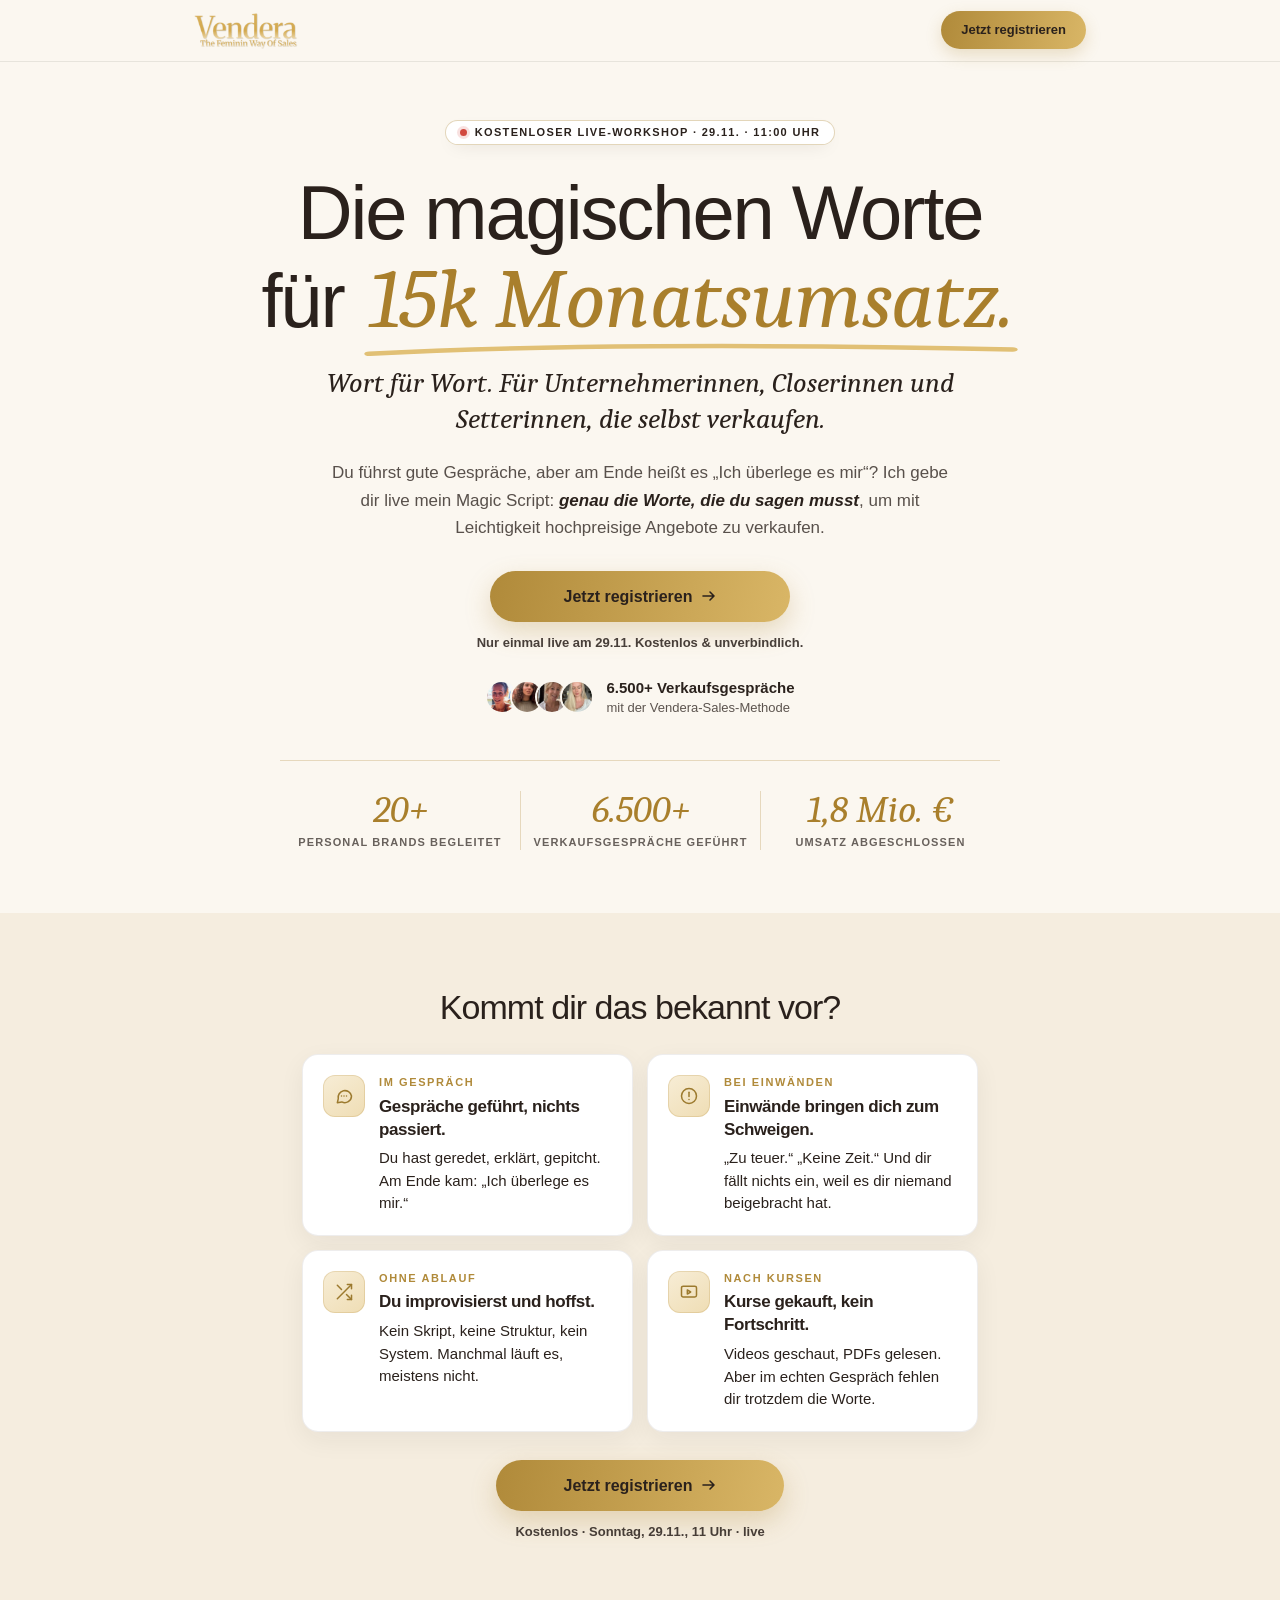
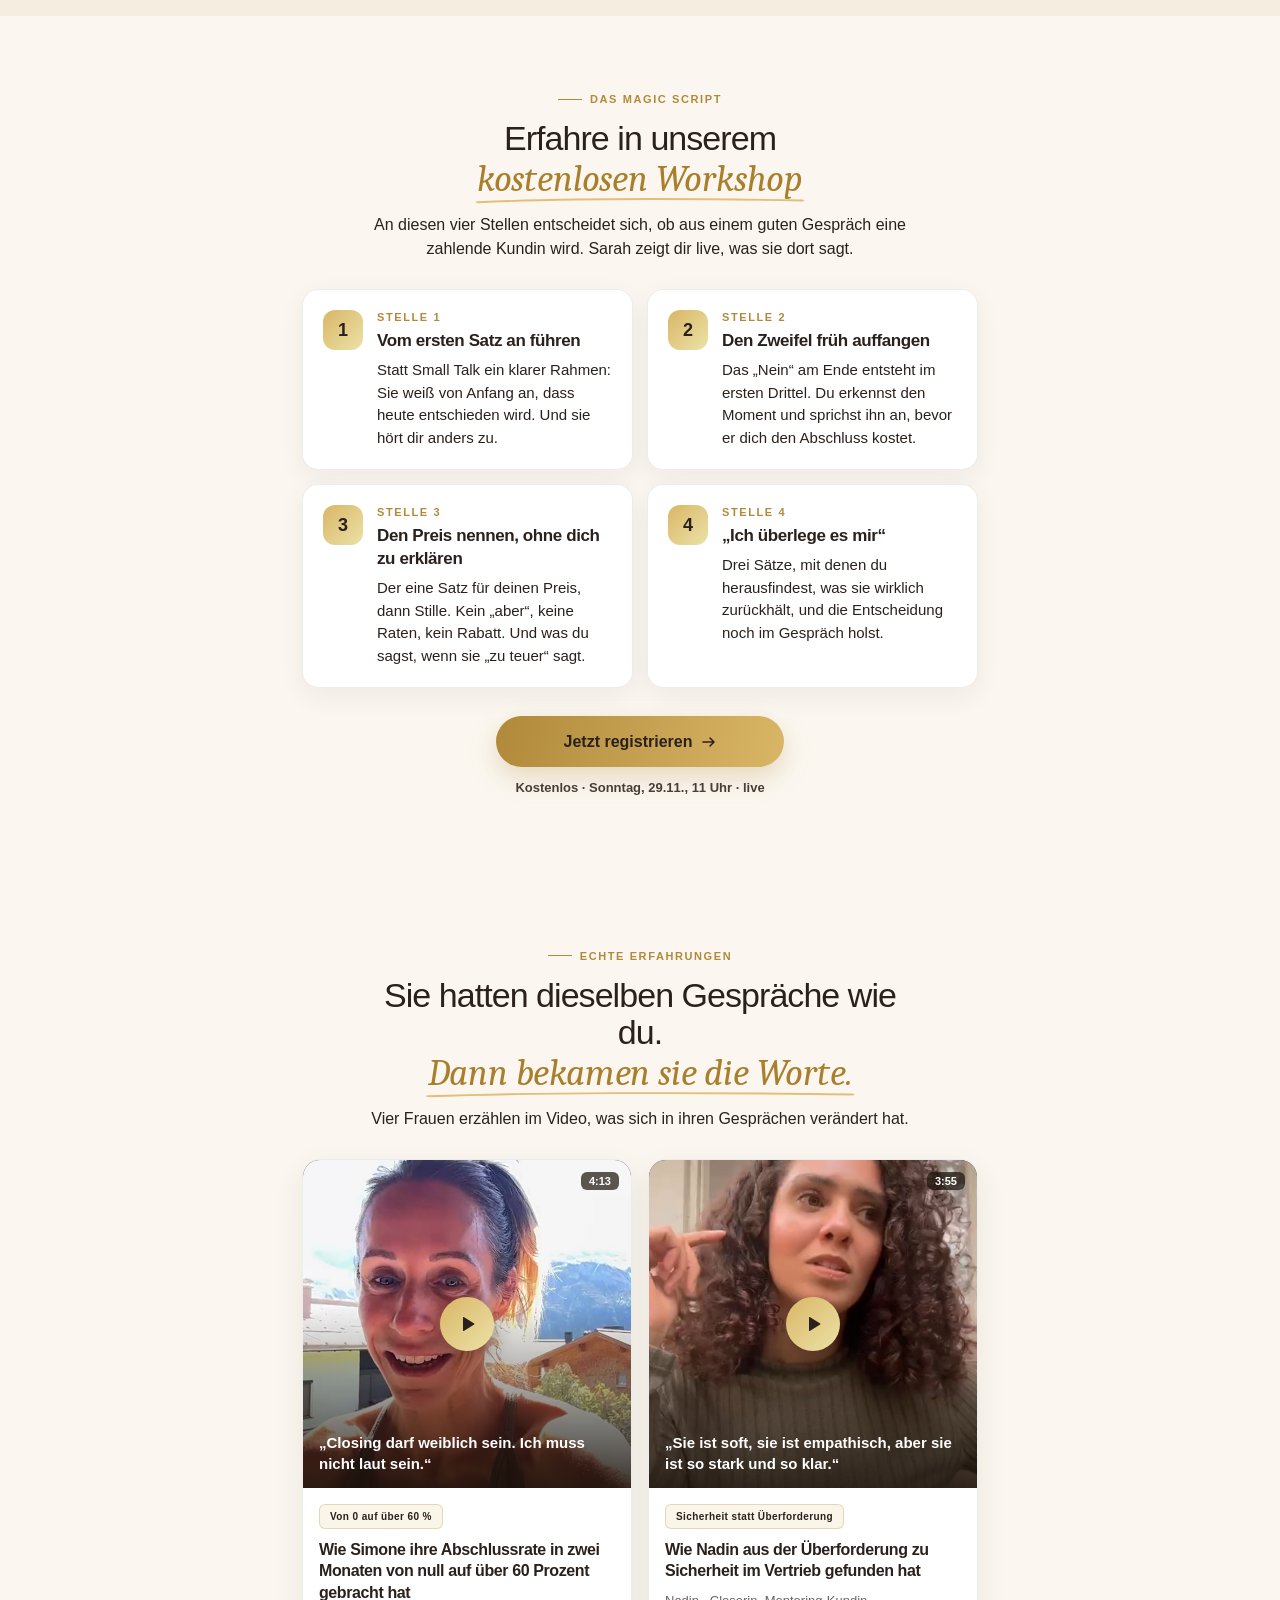
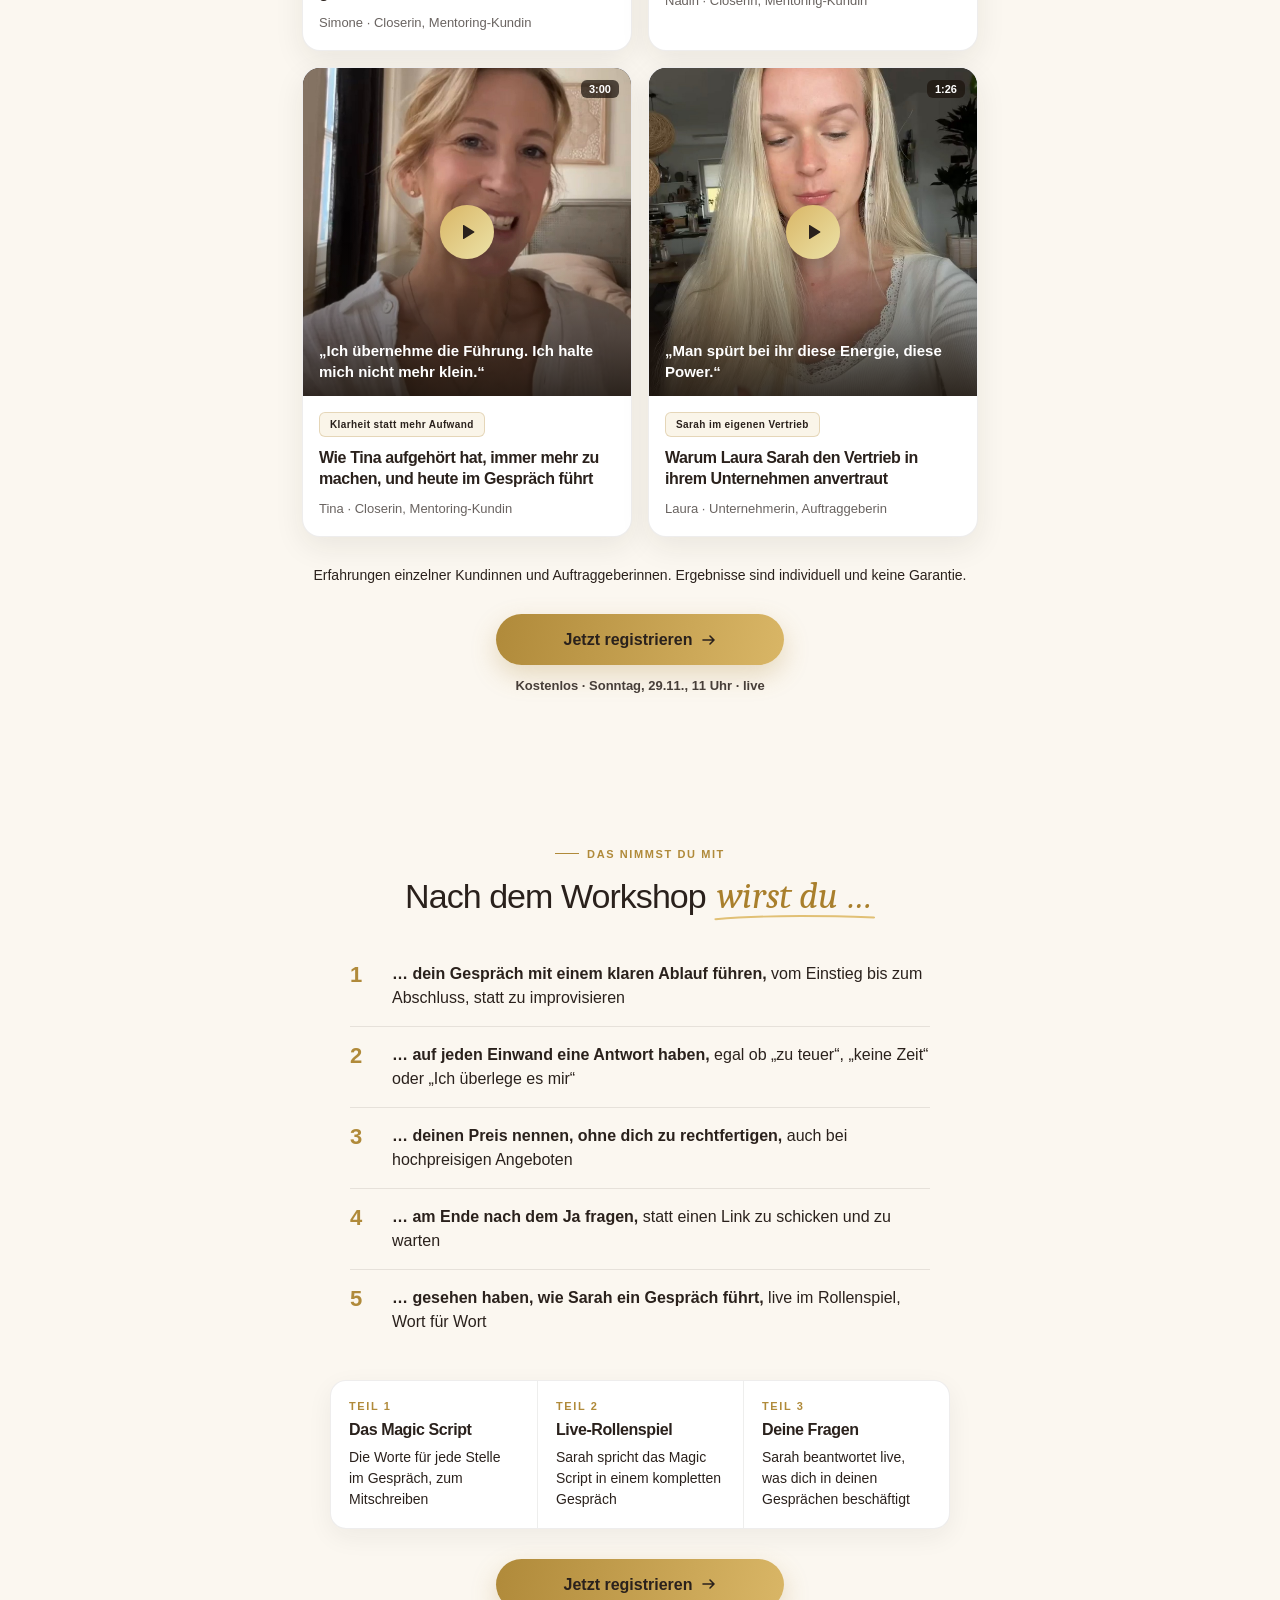
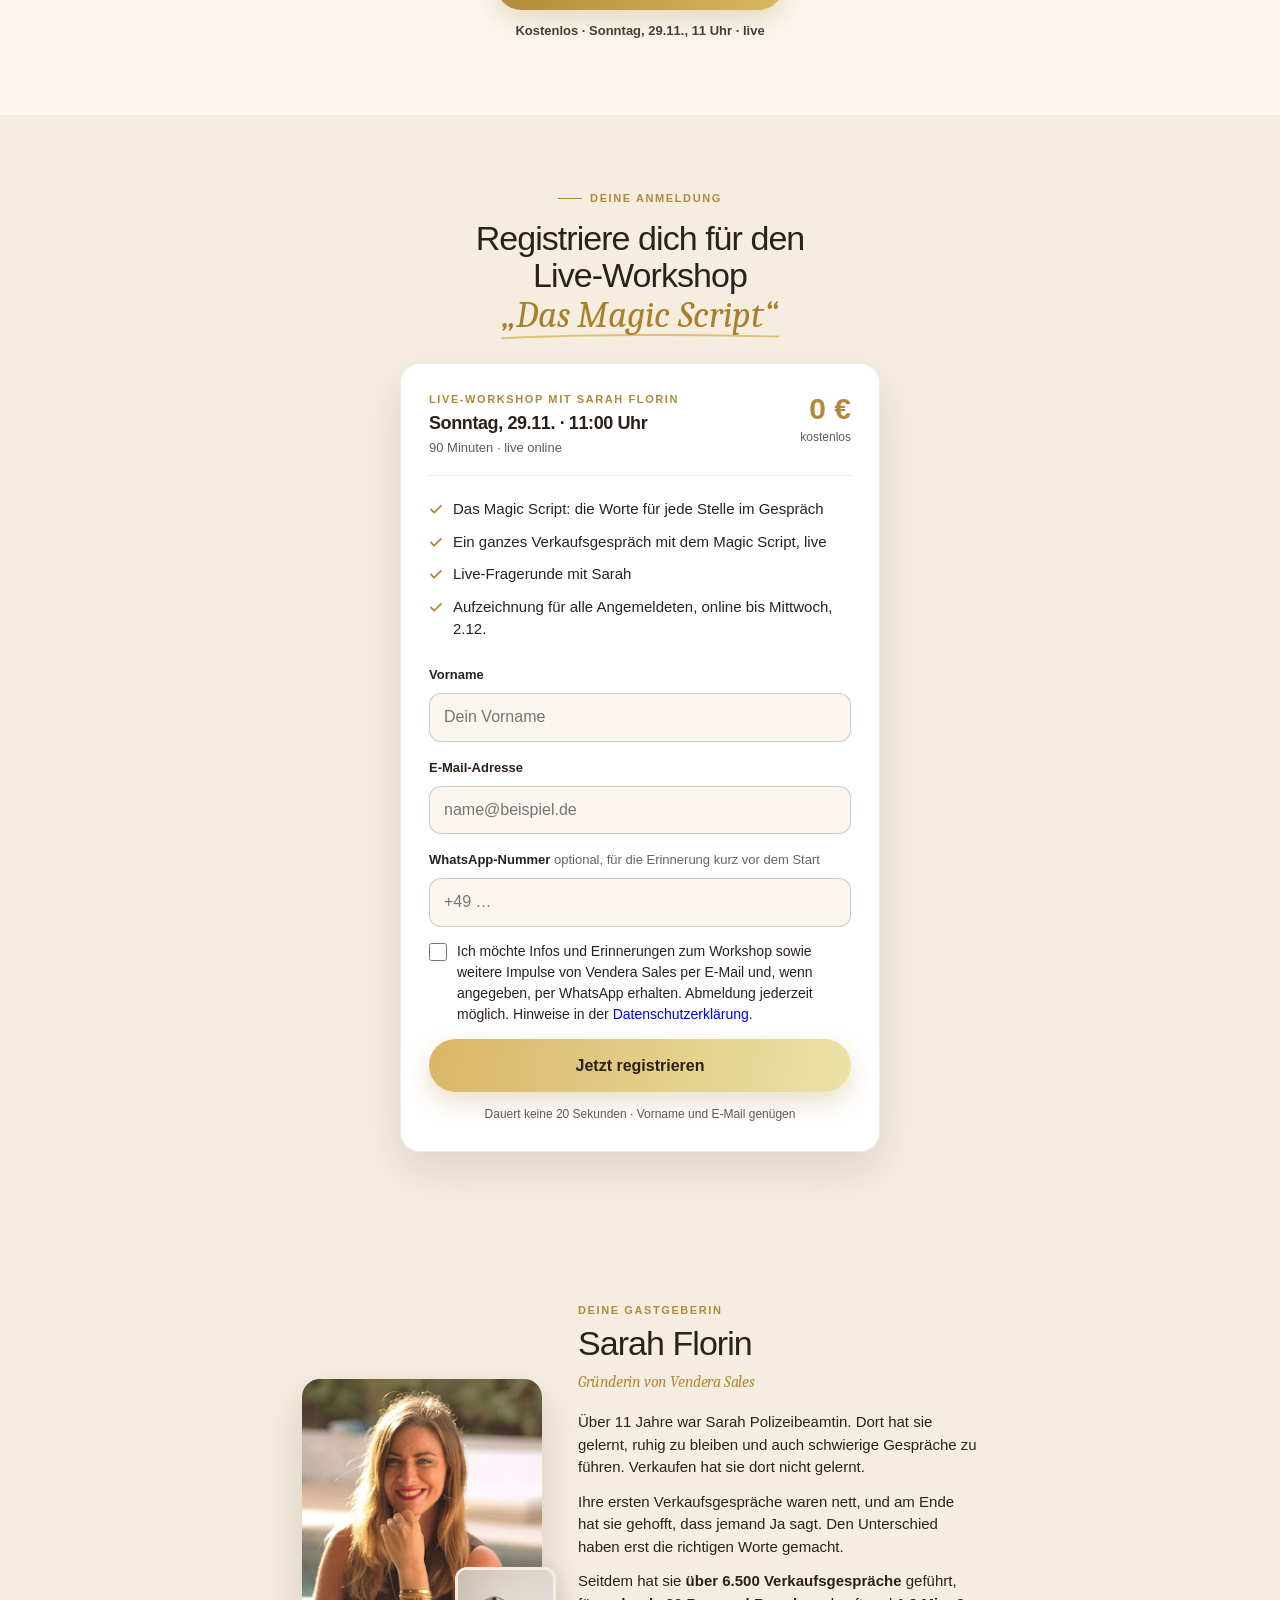
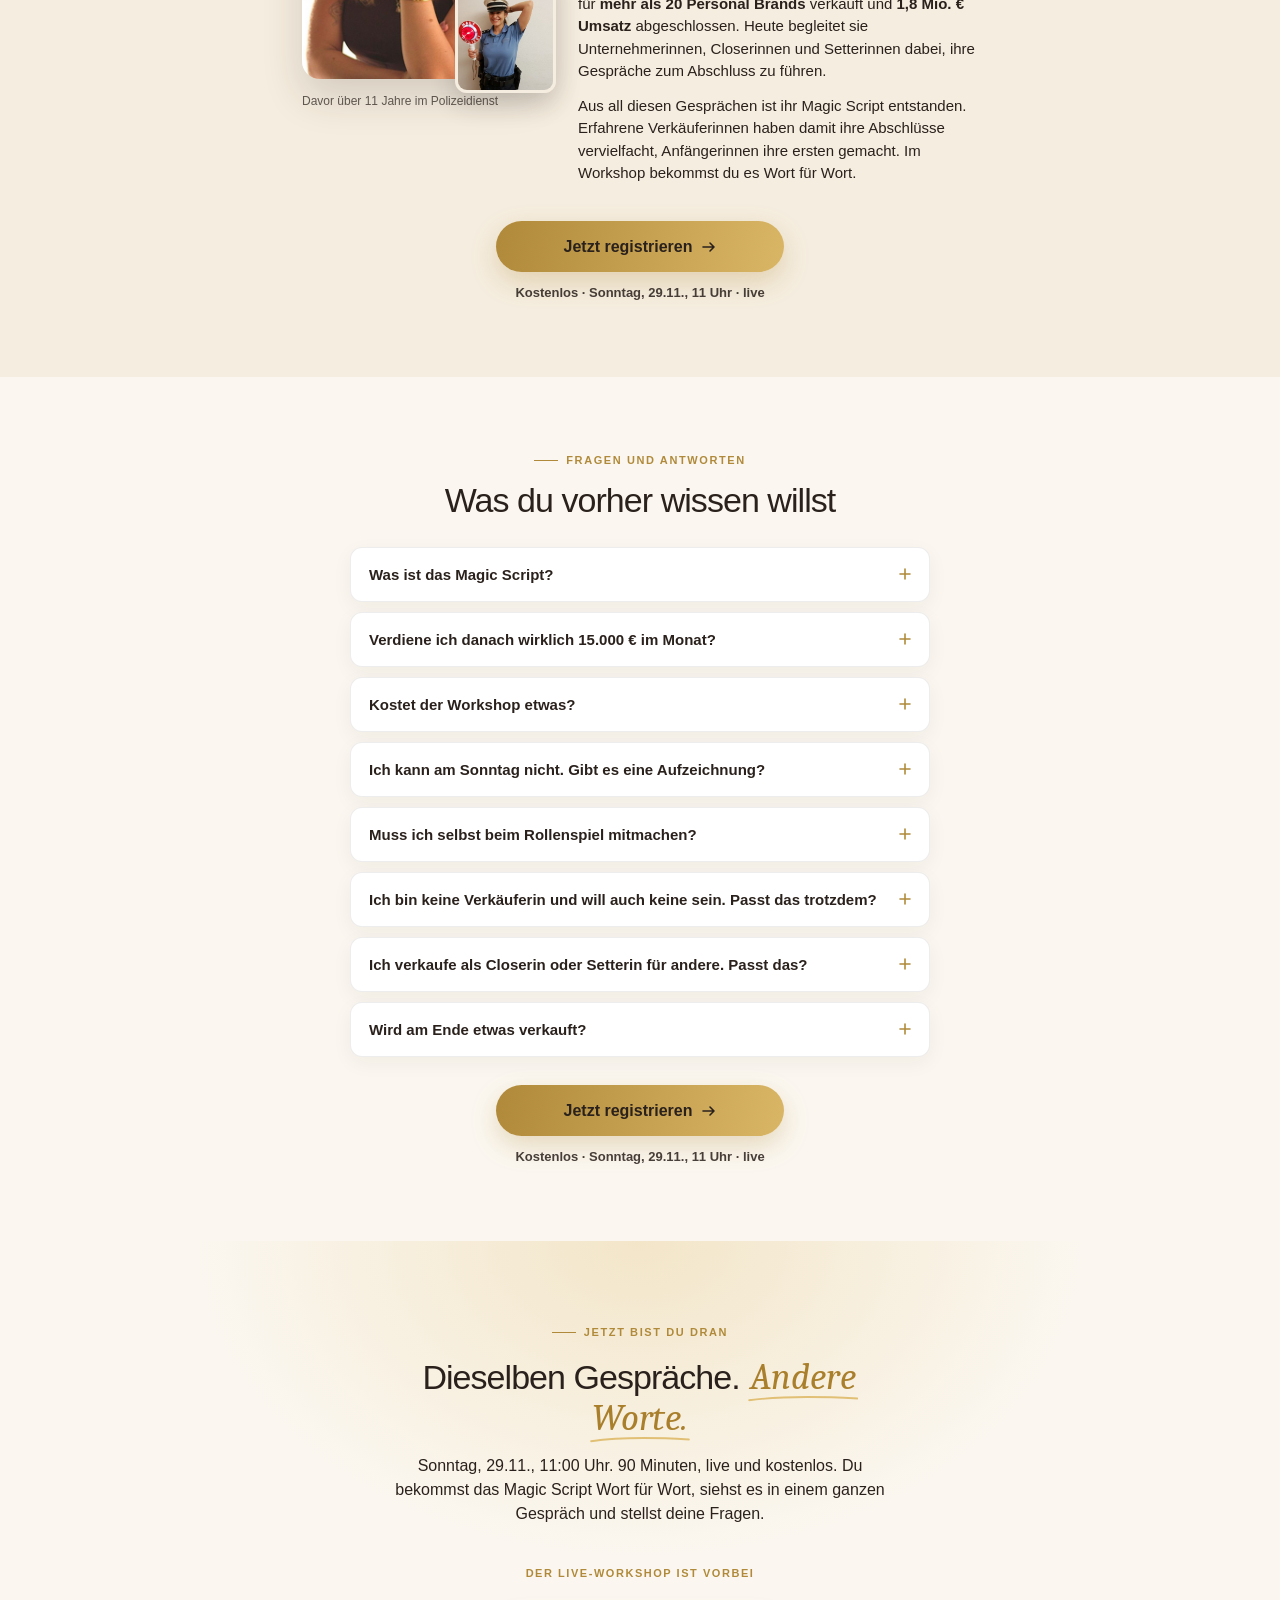
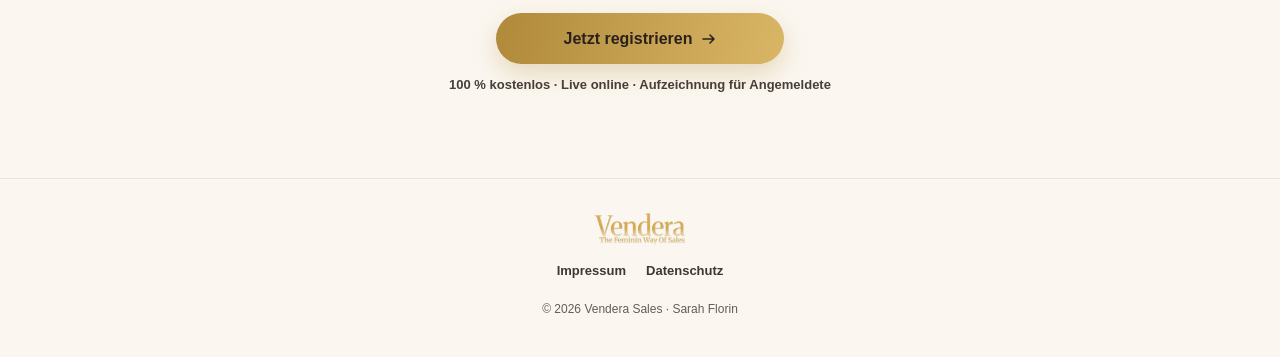
==== commit 5e8719bf: "Testbetrieb Deep Tracking: Meta-Pixel lädt sofort ohne Cookie-Banner, external_id, PageView/Lead mit" ====
--- a/index.html
+++ b/index.html
@@ -11,8 +11,8 @@
   if(!/(^|\.)webinarjam\.com$/.test(o))return;
   var d=e.data||{}; if(d.func!=='redirect')return;
   e.stopImmediatePropagation();
-  try{sessionStorage.setItem('vendera_anmeldung',JSON.stringify({quelle:'webinarjam',t:Date.now()}));}catch(x){}
-  try{window.vdWjAnmeldung&&window.vdWjAnmeldung();}catch(x){}
+  var eid='';try{eid=window.vdWjAnmeldung?window.vdWjAnmeldung():'';}catch(x){}
+  try{sessionStorage.setItem('vendera_anmeldung',JSON.stringify({quelle:'webinarjam',t:Date.now(),eid:eid}));}catch(x){}
   setTimeout(function(){location.href='danke'+(location.search||'');},150);
 },false);})();</script>
 
@@ -460,6 +460,18 @@
 .vd-hb-stat{padding:0 6px}.vd-hb-stat .styles_op_77wa8r_statValue{font-size:22px!important}
 .vd-hb-stat .vd-hb-l{font-size:9.5px;letter-spacing:.06em}
 }
+#vd-wj{position:fixed;inset:0;z-index:2147483000;display:none;align-items:center;justify-content:center;padding:16px;background:rgba(42,33,28,.62);overflow-y:auto}
+#vd-wj.on{display:flex}
+html.vd-wj-offen,html.vd-wj-offen body{overflow:hidden}
+.vd-wj-card{position:relative;width:100%;max-width:460px;margin:auto;background:#fff;border-radius:22px;padding:58px 18px 14px;text-align:center;box-shadow:0 30px 80px -20px rgba(0,0,0,.45);border-top:5px solid #d4b161}
+.vd-wj-x{position:absolute;top:10px;right:12px;width:36px;height:36px;border:0;background:none;font-size:28px;line-height:1;color:rgba(42,33,28,.55);cursor:pointer}
+.vd-wj-foto{position:absolute;left:50%;top:-48px;transform:translateX(-50%);width:96px;height:96px;border-radius:50%;object-fit:cover;border:4px solid #fff;box-shadow:0 8px 24px -8px rgba(0,0,0,.35)}
+.vd-wj-name{font:700 12px/1 var(--vd-sans,Arial,sans-serif);letter-spacing:.12em;text-transform:uppercase;color:#A97F2C}
+.vd-wj-titel{margin-top:8px;font:400 28px/1.1 var(--vd-sans,Arial,sans-serif);letter-spacing:-.02em;color:#2A211C}
+.vd-wj-sub{margin:8px 0 6px;font:400 13.5px/1.4 var(--vd-sans,Arial,sans-serif);color:rgba(42,33,28,.65)}
+.vd-wj-form iframe{width:100%!important;max-width:100%!important;border:0}
+#vd-wj{margin-top:0}
+.vd-wj-card{margin-top:64px}
 /* WebinarJam-Popup: wenn WebinarJam geladen ist, ersetzt der Button unser Formular */
 .vd-wj-box{display:none}
 html.wj-ok .vd-wj-box{display:flex;flex-direction:column;gap:12px}
@@ -1784,7 +1796,8 @@
 window.VENDERA={
   wjHash:'8wwwymty', // WebinarJam-Webinar "Das Magic Script": Anmeldung per WebinarJam-Popup
   formEndpoint:'https://phpafnimpbwbqgswqxqc.supabase.co/functions/v1/vendera-intake', // speichert Anmeldungen im Vendera-CRM
-  metaPixelId:'1119699347540186',  // Meta-Pixel-ID (lädt erst nach Zustimmung)
+  metaPixelId:'1119699347540186',  // Meta-Pixel-ID
+  pixelSofort:true,  // Testbetrieb seit 23.11.: Pixel lädt sofort, ohne Cookie-Banner (false = wieder mit Zustimmung)
   videos:{Simone:'r2dwvne7ij',Nadin:'01ferdvedt',Tina:'fcuu983815',Laura:'791eoio3ib'} // Wistia-IDs der Kundinnen-Videos
 };
 (function(){
@@ -1832,18 +1845,31 @@
     return fetch(C.formEndpoint,{method:'POST',headers:{'Content-Type':'text/plain;charset=UTF-8'},body:JSON.stringify(daten)})
       .then(function(r){if(!r.ok)throw new Error('Speichern fehlgeschlagen ('+r.status+')');return r;});
   }
-  // Anonyme Zählung: kein Cookie, keine Speicherung im Browser
   function zaehle(name){if(!C.formEndpoint)return;senden({typ:'event',name:name,seite:location.href,herkunft:herkunft}).catch(function(){});}
+  // Besucher-Kennung für die Zuordnung von Pixel und Conversions API (external_id)
+  var UID=store('vendera_uid'); if(!UID){UID='v'+Math.random().toString(36).slice(2)+Date.now().toString(36);store('vendera_uid',UID);}
+  function keks(n){var m=document.cookie.match(new RegExp('(?:^|; )'+n+'=([^;]*)'));return m?decodeURIComponent(m[1]):'';}
+  function fb(){return window.fbq?window.fbq:function(){};}
   zaehle('pageview');
-  window.vpEvent=function(n){zaehle('video_'+n);};
-
-  // Meta-Pixel erst nach Zustimmung
+  window.vpEvent=function(n){zaehle('video_'+n);fb()('trackCustom','Video_'+n);};
+  // Deep Tracking: Scrolltiefe und Verweildauer (eigene Auswertung + Meta)
+  var tiefen=[25,50,75,100], erreicht={};
+  window.addEventListener('scroll',function(){
+    var h=document.documentElement, p=(h.scrollTop+innerHeight)/h.scrollHeight*100;
+    tiefen.forEach(function(t){if(p>=t-2&&!erreicht[t]){erreicht[t]=1;zaehle('scroll_'+t);
+      if(t===50)fb()('track','ViewContent',{content_name:'Workshop Das Magic Script'});
+      if(t>=50)fb()('trackCustom','Scroll_'+t);}});
+  },{passive:true});
+  [15,30,60,120].forEach(function(sek){setTimeout(function(){if(document.visibilityState!=='hidden'){zaehle('zeit_'+sek);if(sek>=30)fb()('trackCustom','Verweildauer_'+sek);}},sek*1000);});
+
+  // Meta-Pixel (Testbetrieb: sofort; sonst erst nach Zustimmung)
   function pixel(){
-    if(!C.metaPixelId||window.fbq)return;
+    if(!C.metaPixelId||window.fbq&&window.fbq.vdInit)return;
     !function(f,b,e,v,n,t,s){if(f.fbq)return;n=f.fbq=function(){n.callMethod?n.callMethod.apply(n,arguments):n.queue.push(arguments)};if(!f._fbq)f._fbq=n;n.push=n;n.loaded=!0;n.version='2.0';n.queue=[];t=b.createElement(e);t.async=!0;t.src=v;s=b.getElementsByTagName(e)[0];s.parentNode.insertBefore(t,s)}(window,document,'script','https://connect.facebook.net/en_US/fbevents.js');
-    fbq('init',C.metaPixelId);fbq('track','PageView');
-  }
-  if(C.metaPixelId){
+    fbq('init',C.metaPixelId,{external_id:UID});fbq('track','PageView',{},{eventID:'pv_'+SITZUNG});fbq.vdInit=1;
+  }
+  if(C.metaPixelId&&C.pixelSofort){pixel();}
+  else if(C.metaPixelId){
     var z=store('vendera_consent');
     if(z==='ja')pixel(); else if(z!=='nein')$('consent').classList.add('on');
     $('c-yes').onclick=function(){store('vendera_consent','ja');$('consent').classList.remove('on');pixel();};
@@ -1854,20 +1880,39 @@
   var form=$('anmeldeformular'); if(!form)return;
   var gestartet=false, geklickt=false;
   form.addEventListener('focusin',function(){if(!gestartet){gestartet=true;zaehle('form_start');}});
-  document.querySelectorAll('a[href="#anmelden"]').forEach(function(a){a.addEventListener('click',function(){if(!geklickt){geklickt=true;zaehle('form_open');}});});
+  document.querySelectorAll('a[href="#anmelden"]').forEach(function(a){a.addEventListener('click',function(){if(!geklickt){geklickt=true;zaehle('form_open');fb()('trackCustom','Registrierung_geoeffnet');}});});
   // WebinarJam-Popup (Webinar "Das Magic Script"): Klick auf "Jetzt registrieren" öffnet das Anmeldeformular von WebinarJam.
   // Lädt WebinarJam nicht, springen die Buttons wie bisher zu unserem Formular.
   window.vdWjAnmeldung=function(){
-    var d=JSON.stringify({typ:'event',name:'wj_anmeldung',seite:location.href,herkunft:herkunft});
-    try{if(navigator.sendBeacon&&navigator.sendBeacon(C.formEndpoint,new Blob([d],{type:'text/plain;charset=UTF-8'})))return;}catch(x){}
-    try{fetch(C.formEndpoint,{method:'POST',keepalive:true,headers:{'Content-Type':'text/plain;charset=UTF-8'},body:d});}catch(x){}
+    var eid='lead_'+SITZUNG;
+    var d=JSON.stringify({typ:'event',name:'wj_anmeldung',sitzung:SITZUNG,seite:location.href,herkunft:herkunft,event_id:eid,uid:UID,fbp:keks('_fbp'),fbc:keks('_fbc')});
+    var ok=false;
+    try{ok=!!(navigator.sendBeacon&&navigator.sendBeacon(C.formEndpoint,new Blob([d],{type:'text/plain;charset=UTF-8'})));}catch(x){}
+    if(!ok){try{fetch(C.formEndpoint,{method:'POST',keepalive:true,headers:{'Content-Type':'text/plain;charset=UTF-8'},body:d});}catch(x){}}
+    return eid;
   };
   if(C.wjHash){
-    document.querySelectorAll('a[href="#anmelden"]').forEach(function(a){a.classList.add('wj-embed-button');a.setAttribute('data-webinarHash',C.wjHash);a.addEventListener('click',function(e){if(document.documentElement.classList.contains('wj-ok'))e.preventDefault();});});
+    // Eigenes Popup (Sarahs Foto, Titel) mit dem eingebetteten Original-Formular von WebinarJam in Vendera-Gold.
+    // Das Formular lädt gleich im Hintergrund, damit es beim Klick sofort da ist.
+    var m=document.createElement('div'); m.id='vd-wj'; m.setAttribute('role','dialog'); m.setAttribute('aria-modal','true'); m.setAttribute('aria-label','Für den Workshop registrieren');
+    m.innerHTML='<div class="vd-wj-card"><button type="button" class="vd-wj-x" aria-label="Schließen">&times;</button>'
+      +'<img class="vd-wj-foto" src="img/ms/sarah-profil.jpg" alt="Sarah Florin" width="96" height="96">'
+      +'<div class="vd-wj-name">Sarah Florin</div><div class="vd-wj-titel">Das Magic Script</div>'
+      +'<div class="vd-wj-sub">Kostenloser Live-Workshop · Sonntag, 29.11. · 11:00 Uhr</div>'
+      +'<div class="wj-embed-wrapper vd-wj-form" data-webinar-hash="'+C.wjHash+'"></div></div>';
+    document.body.appendChild(m);
     var sc=document.createElement('script');
-    sc.src='https://event.webinarjam.com/register/'+C.wjHash+'/embed-button?formTemplate=2&formColor=1&buttonText=Jetzt%20registrieren';
+    sc.src='https://event.webinarjam.com/register/'+C.wjHash+'/embed-form?formButtonText=Jetzt+registrieren&formAccentColor=%23d4b161&formAccentOpacity=1&formBgColor=%23ffffff&formBgOpacity=1';
     sc.async=true; sc.onload=function(){document.documentElement.classList.add('wj-ok');};
-    document.body.appendChild(sc);
+    m.querySelector('.vd-wj-form').appendChild(sc);
+    var zu=function(){m.classList.remove('on');document.documentElement.classList.remove('vd-wj-offen');};
+    m.addEventListener('click',function(e){if(e.target===m||e.target.closest('.vd-wj-x'))zu();});
+    document.addEventListener('keydown',function(e){if(e.key==='Escape')zu();});
+    document.addEventListener('click',function(e){
+      var a=e.target.closest&&e.target.closest('a[href="#anmelden"]');
+      if(!a||!document.documentElement.classList.contains('wj-ok'))return;
+      e.preventDefault(); m.classList.add('on'); document.documentElement.classList.add('vd-wj-offen');
+    });
   }
   form.addEventListener('submit',function(e){
     e.preventDefault();
@@ -1876,9 +1921,9 @@
     if(!f.checkValidity()){f.reportValidity();return;}
     if(Date.now()>END+3*864e5){err.textContent='Der Workshop ist vorbei. Eine Anmeldung ist nicht mehr möglich.';err.hidden=false;return;}
     btn.disabled=true; btn.textContent='Einen Moment …'; err.hidden=true;
-    var kontakt={typ:'anmeldung',vorname:f.vorname.value.trim(),email:f.email.value.trim(),telefon:f.telefon.value.trim(),einwilligung:true,zeitpunkt:new Date().toISOString(),webinar:'2026-11-29',seite:location.href,herkunft:herkunft};
+    var kontakt={typ:'anmeldung',vorname:f.vorname.value.trim(),email:f.email.value.trim(),telefon:f.telefon.value.trim(),einwilligung:true,zeitpunkt:new Date().toISOString(),webinar:'2026-11-29',seite:location.href,herkunft:herkunft,event_id:'lead_'+SITZUNG,uid:UID,fbp:keks('_fbp'),fbc:keks('_fbc')};
     senden(kontakt).then(function(){
-      try{sessionStorage.setItem('vendera_anmeldung',JSON.stringify({vorname:kontakt.vorname,email:kontakt.email,t:Date.now()}));}catch(x){}
+      try{sessionStorage.setItem('vendera_anmeldung',JSON.stringify({vorname:kontakt.vorname,email:kontakt.email,t:Date.now(),eid:kontakt.event_id}));}catch(x){}
       location.href='danke'+(location.search||'');
     }).catch(function(){btn.disabled=false;btn.textContent=text;err.hidden=false;});
   });
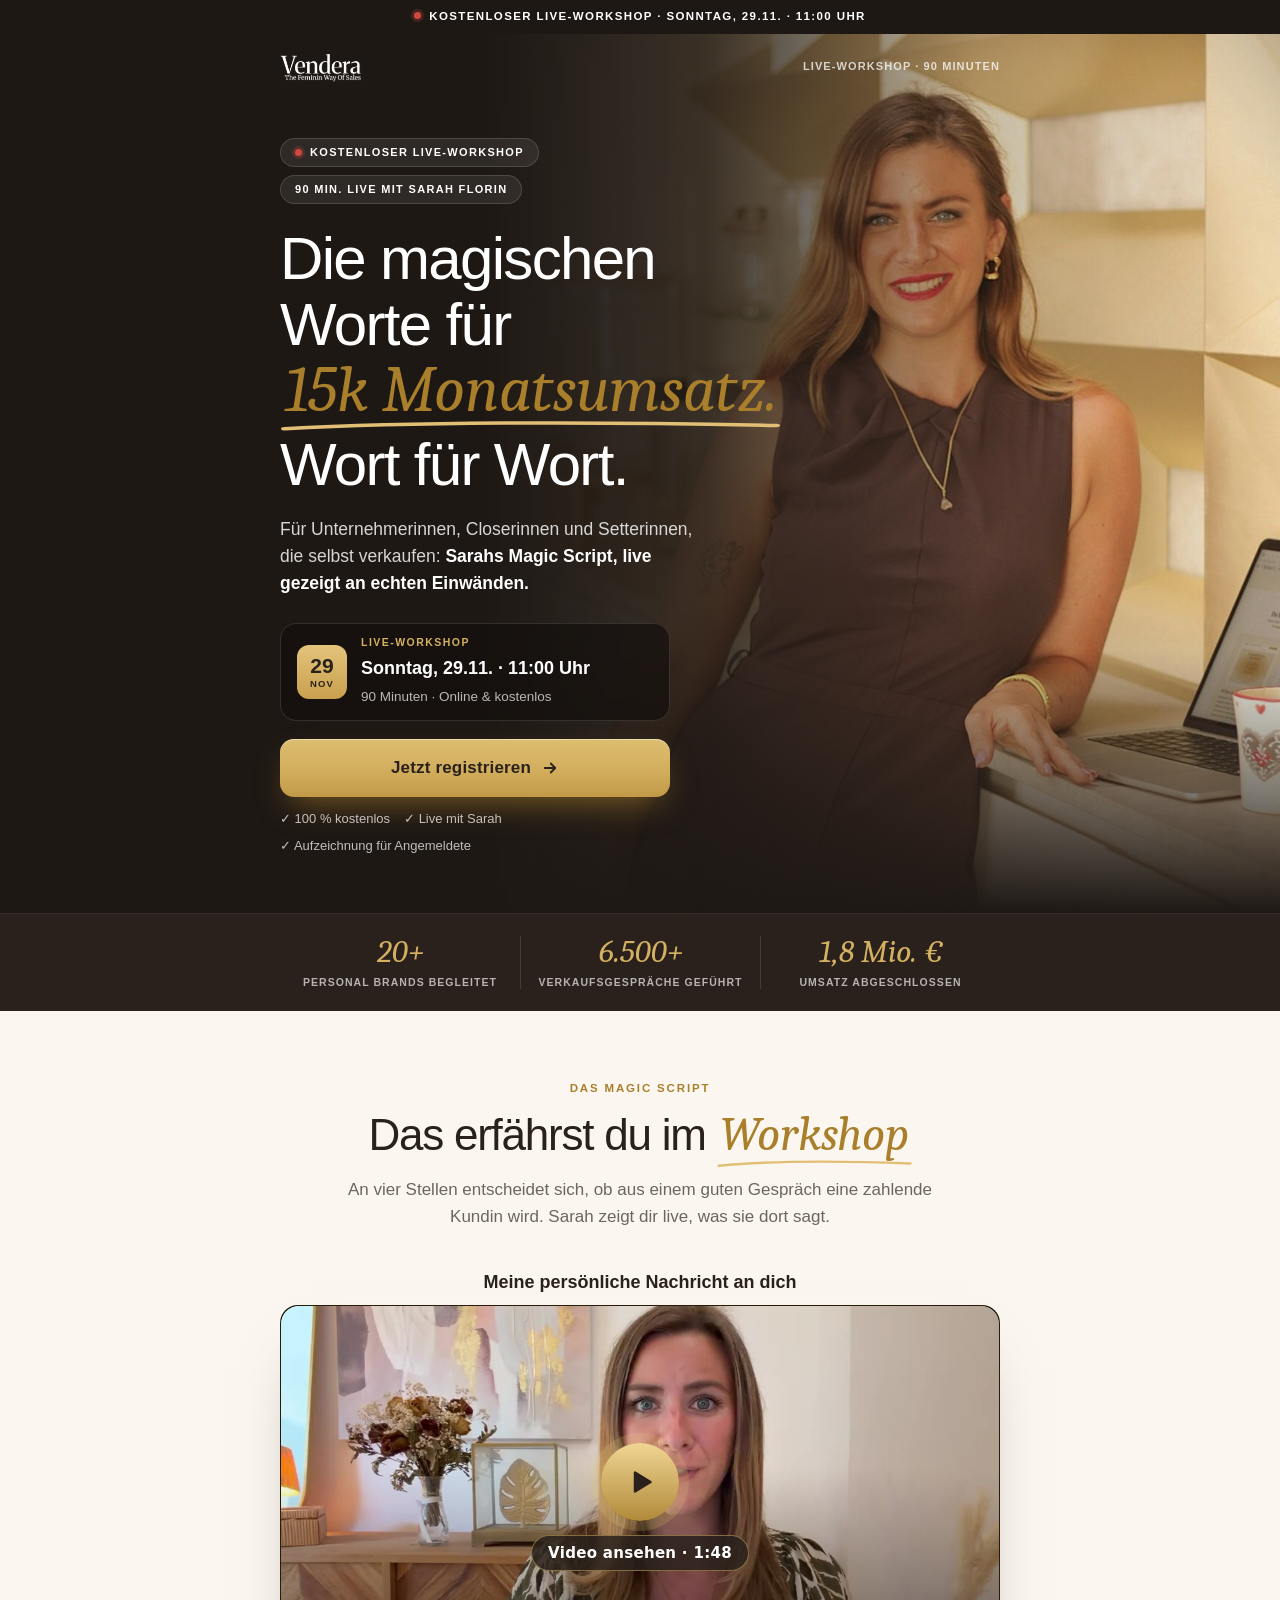
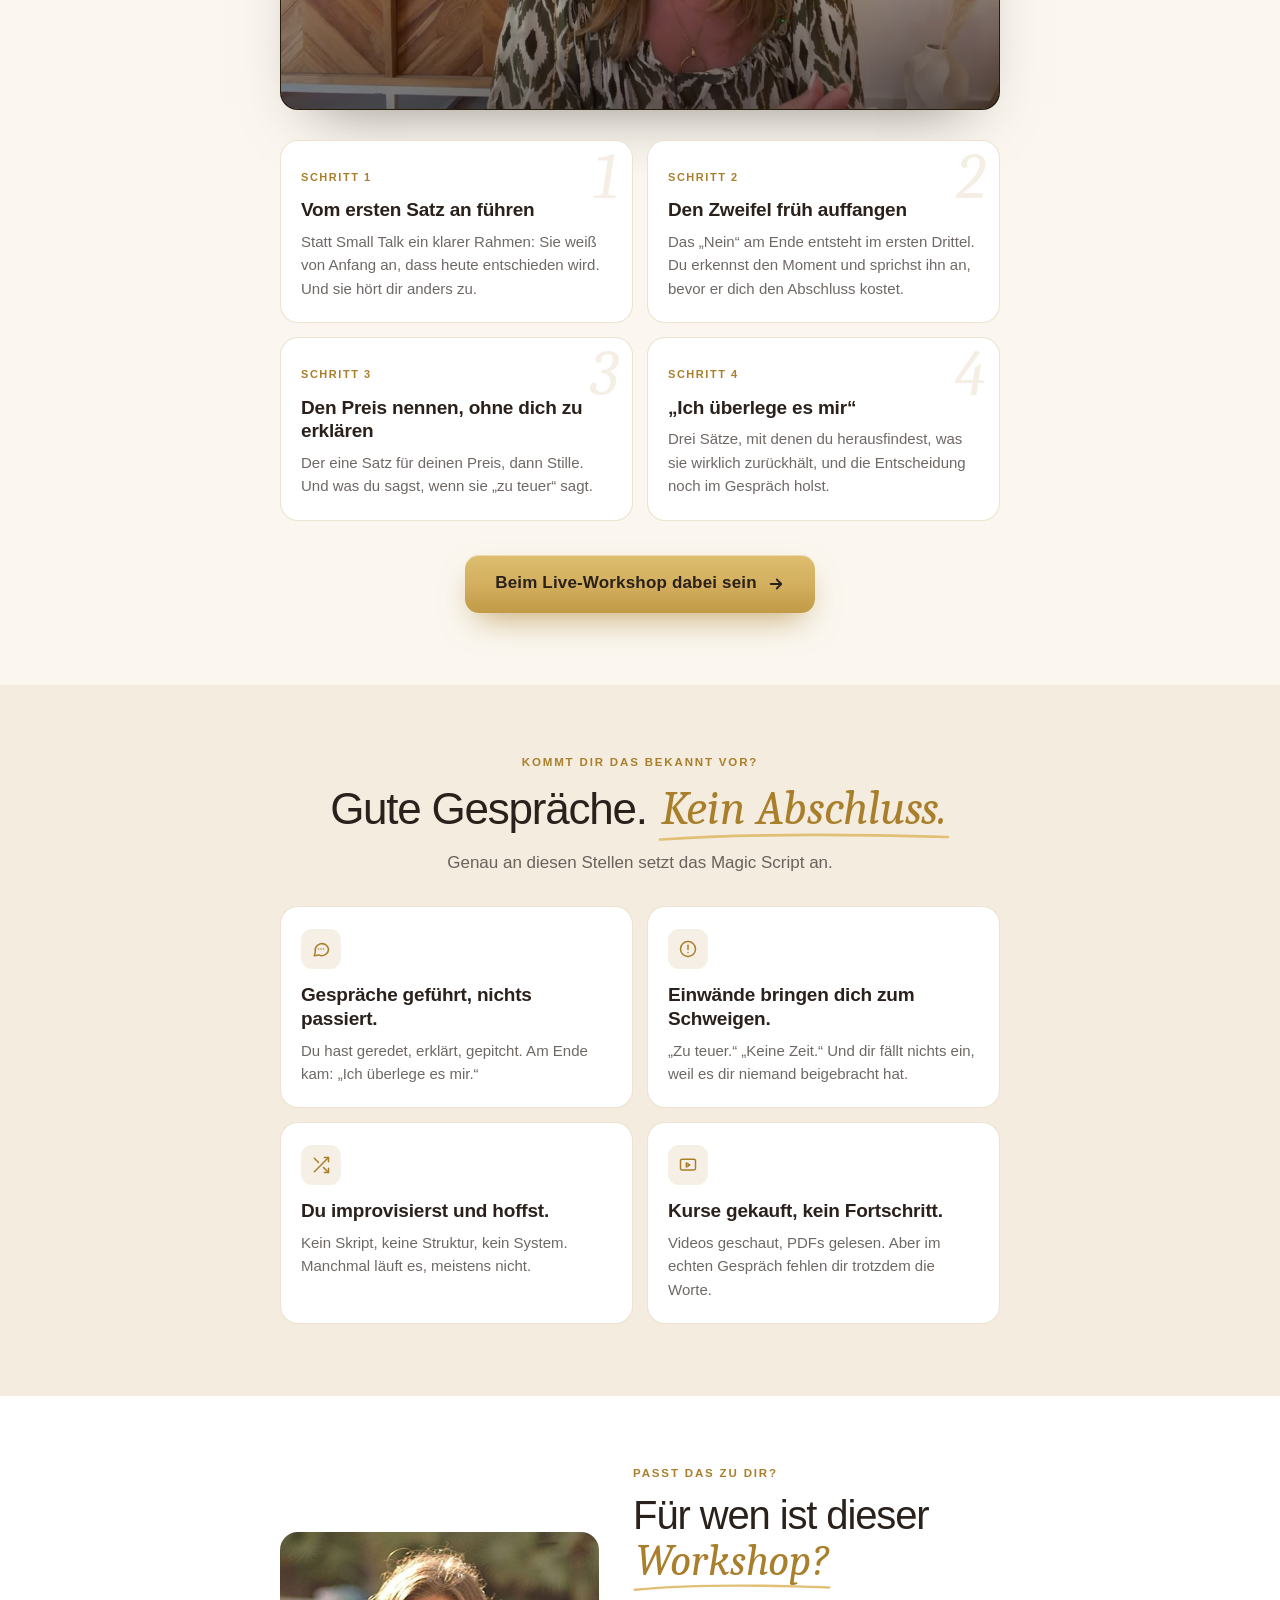
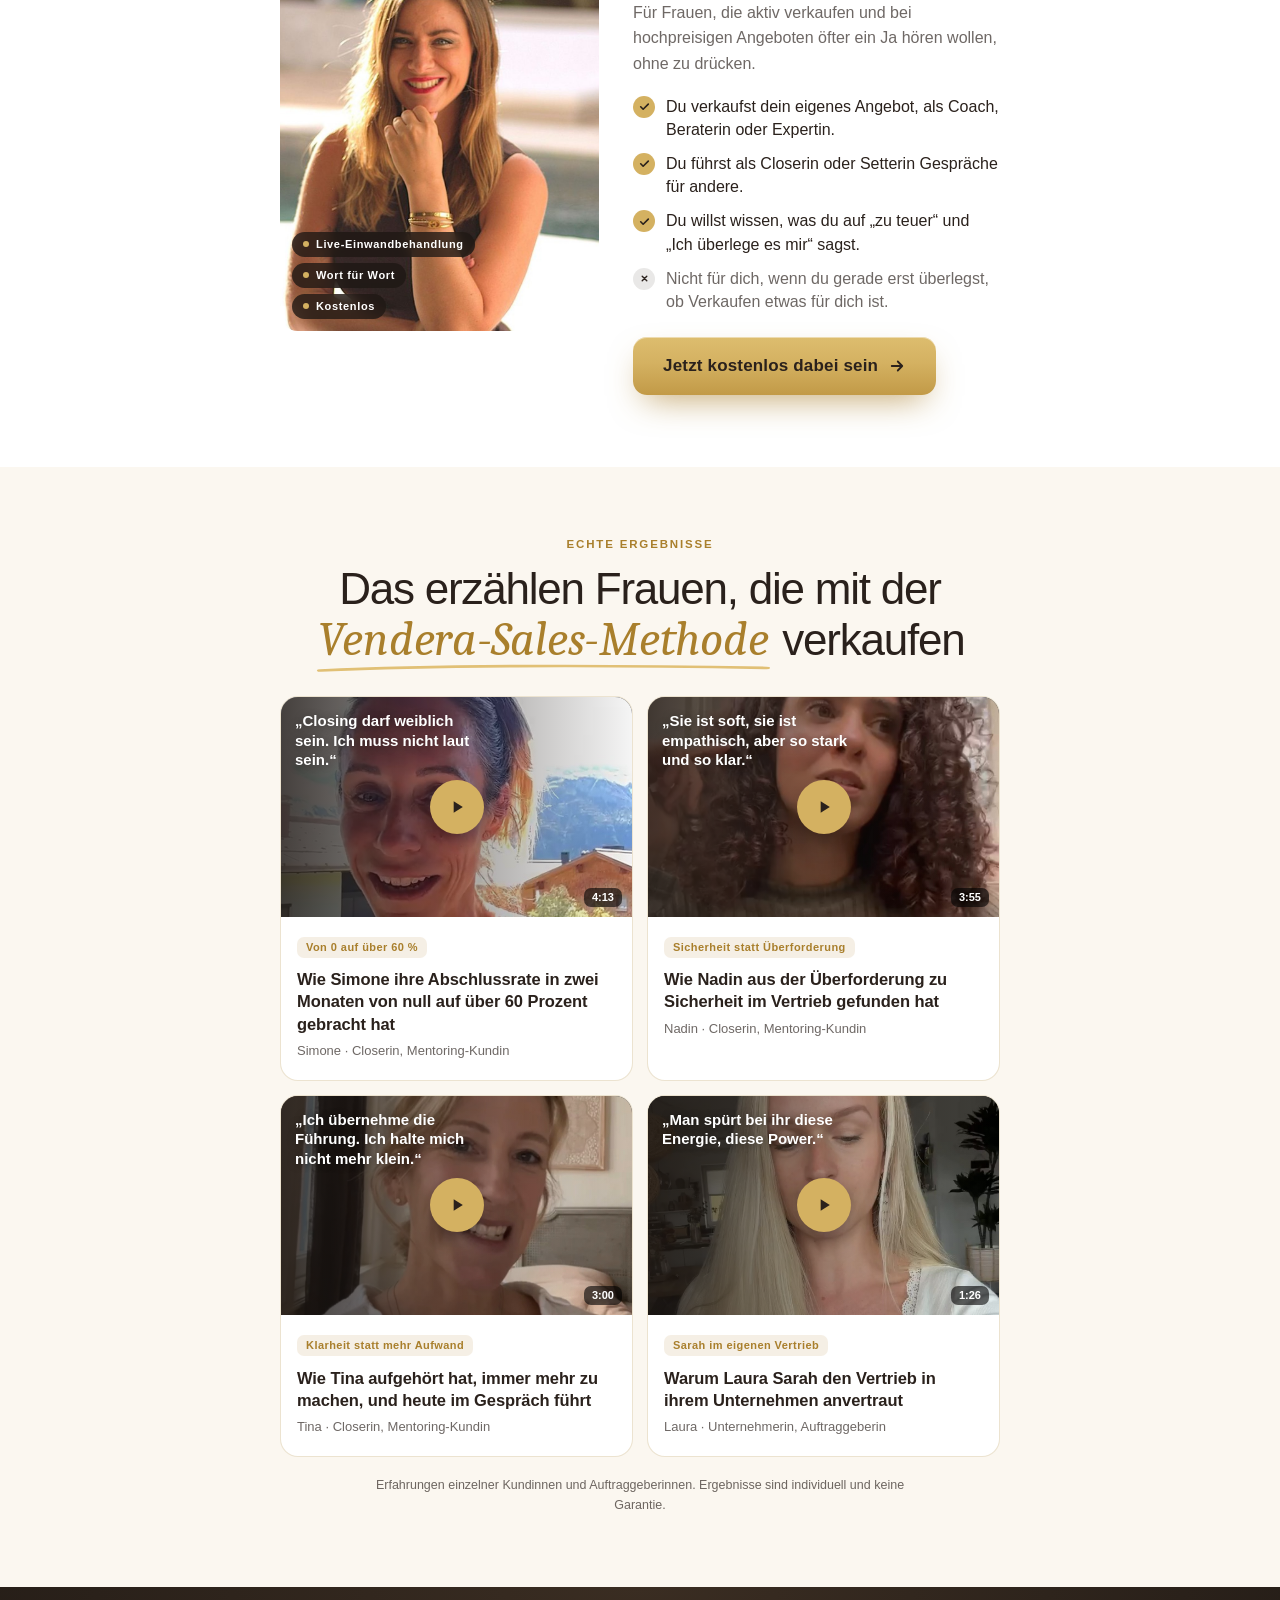
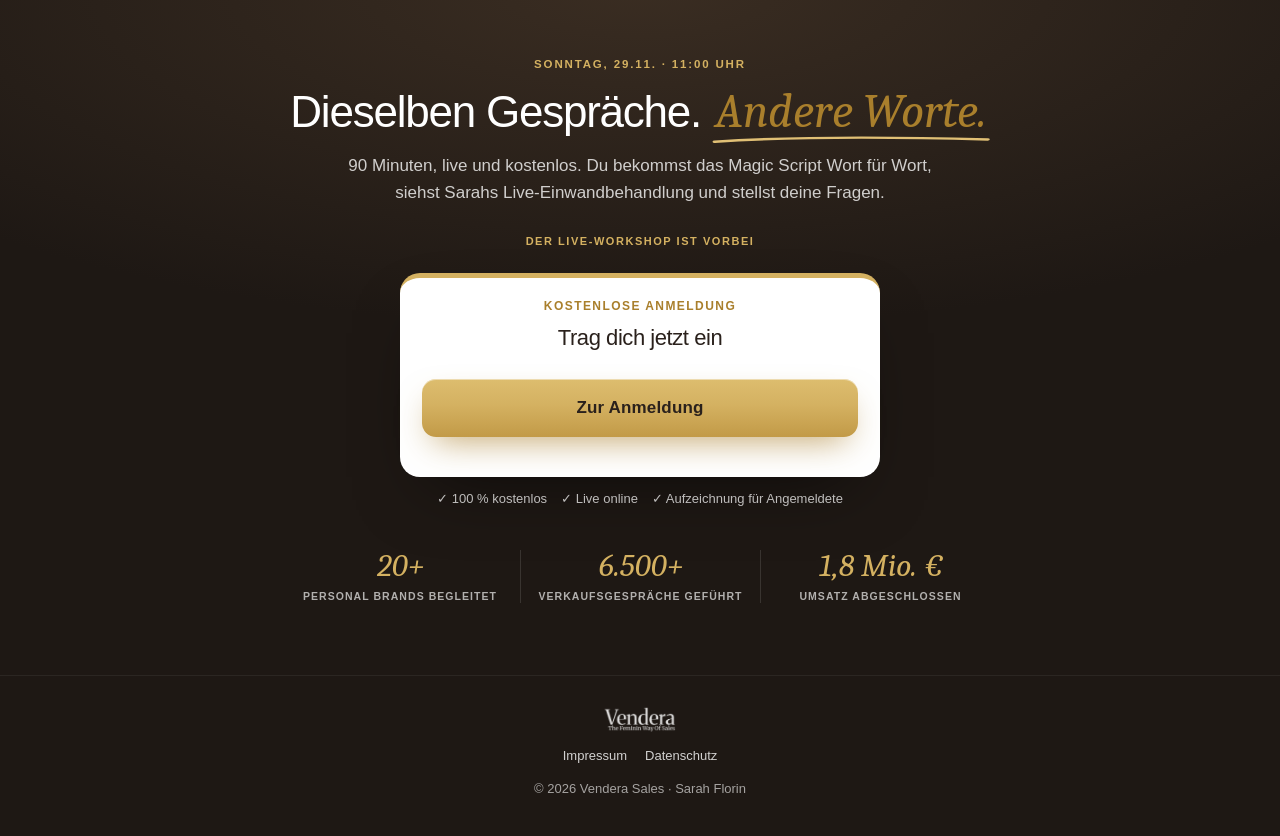
==== commit 4d424f51: "Neue Anmeldeseite im Aufbau von Fynn Röber (Hero mit Sarahs Foto und Terminkarte, Zahlen, Video 16:9" ====
--- a/index.html
+++ b/index.html
@@ -1,395 +1,10 @@
 <!doctype html>
-<html prefix="og: http://ogp.me/ns#" lang="de">
+<html lang="de">
 <head>
-<script>/* A/B-Test Hero: zufällig 50/50 pro Aufruf, ohne Cookie. ?v=a oder ?v=b erzwingt eine Variante */
-(function(){var v='a';try{var m=location.search.match(/[?&]v=(a|b)(&|$)/i);v=m?m[1].toLowerCase():(Math.random()<.5?'a':'b');}catch(e){}
-document.documentElement.setAttribute('data-variante',v);window.VD_VARIANTE=v;})();</script>
-<script>/* WebinarJam-Popup: nach erfolgreicher Anmeldung schickt das Formular "redirect".
-   Wir fangen das vor WebinarJam ab, zählen die Anmeldung (mit A/B-Variante) und leiten auf unsere Danke-Seite. */
-(function(){window.addEventListener('message',function(e){
-  var o='';try{o=new URL(e.origin).hostname;}catch(x){}
-  if(!/(^|\.)webinarjam\.com$/.test(o))return;
-  var d=e.data||{}; if(d.func!=='redirect')return;
-  e.stopImmediatePropagation();
-  var eid='';try{eid=window.vdWjAnmeldung?window.vdWjAnmeldung():'';}catch(x){}
-  try{sessionStorage.setItem('vendera_anmeldung',JSON.stringify({quelle:'webinarjam',t:Date.now(),eid:eid}));}catch(x){}
-  setTimeout(function(){location.href='danke'+(location.search||'');},150);
-},false);})();</script>
-
-    <meta charset="utf-8">
-        <meta name="viewport" content="width=device-width,initial-scale=1">
-        
-
-
-
-
-
-
+<meta charset="utf-8">
+<meta name="viewport" content="width=device-width,initial-scale=1">
 <title>Das Magic Script | Kostenloser Live-Workshop mit Sarah Florin</title>
-
-
-
-
-
-<meta name="description" content="Sonntag,&#x20;29.11.,&#x20;11&#x3A;00&#x20;Uhr&#x3A;&#x20;Sarah&#x20;Florin&#x20;gibt&#x20;dir&#x20;live&#x20;ihr&#x20;Magic&#x20;Script,&#x20;die&#x20;Worte&#x20;auf&#x20;&#x201E;zu&#x20;teuer&#x201C;&#x20;und&#x20;&#x201E;Ich&#x20;&#x00FC;berlege&#x20;es&#x20;mir&#x201C;.&#x20;90&#x20;Minuten,&#x20;kostenlos.">
-
-
-
-
-
-
-
-
-
-
-
-
-
-
-    
-
-
-    
-
-
-
-
-   
-
-
-
-
-
-
-
-
-
-
-
-
-
-
-
-
-    
-
-
-
-    
-
-    
-
-    
-
-    
-
-
-    
-    <style>.con-kit-component-spacer{display:flex;position:relative;overflow:visible!important}.con-kit-component-spacer__handler{position:absolute;display:flex;align-items:center;justify-content:center;min-width:8px;min-height:8px;width:100%;height:100%;top:50%;left:50%;transform:translate(-50%,-50%);z-index:10000;pointer-events:none}.con-kit-component-spacer__handler:before{position:absolute;top:50%;left:50%;transform:translate(-50%,-50%);background:rgba(var(--color-text),.05);height:4px;width:60px;border-radius:100px;opacity:0}.con-kit-component-spacer__handler:hover:before{opacity:1}[data-row-id] .con-kit-component-spacer{height:var(--a-indent-lg);width:100%}@media(max-width:992px){[data-row-id] .con-kit-component-spacer{height:var(--a-indent-md,var(--a-indent-lg))}}.con-builder-site-preview-scale_mobile [data-row-id] .con-kit-component-spacer{height:var(--a-indent-md,var(--a-indent-lg))}@media(max-width:768px){[data-row-id] .con-kit-component-spacer{height:var(--a-indent-sm,var(--a-indent-md,var(--a-indent-lg)))}}.con-builder-site-preview-scale_mobile [data-row-id] .con-kit-component-spacer{height:var(--a-indent-sm,var(--a-indent-md,var(--a-indent-lg)))}[data-atom][data-mode=vertical] .con-kit-component-spacer{height:var(--a-indent-lg);width:100%}@media(max-width:992px){[data-atom][data-mode=vertical] .con-kit-component-spacer{height:var(--a-indent-md,var(--a-indent-lg))}}.con-builder-site-preview-scale_mobile [data-atom][data-mode=vertical] .con-kit-component-spacer{height:var(--a-indent-md,var(--a-indent-lg))}@media(max-width:768px){[data-atom][data-mode=vertical] .con-kit-component-spacer{height:var(--a-indent-sm,var(--a-indent-md,var(--a-indent-lg)))}}.con-builder-site-preview-scale_mobile [data-atom][data-mode=vertical] .con-kit-component-spacer{height:var(--a-indent-sm,var(--a-indent-md,var(--a-indent-lg)))}.con-kit-progress-bar .con-kit-component-spacer{height:var(--a-indent-lg);width:100%}.con-kit-component-full-size.con-kit-component-full-size--enable .con-kit-component-full-size__block,[data-molecule][data-kit-frame=transparent] [data-atom][data-mode=vertical][data-options~=fullSize][data-atom=before-after] .con-kit-atom-before-after,[data-molecule][data-kit-frame=transparent] [data-atom][data-mode=vertical][data-options~=fullSize][data-atom=gallery] .con-kit-component-grid-list,[data-molecule][data-kit-frame=transparent] [data-atom][data-mode=vertical][data-options~=fullSize][data-atom=gallery] .con-kit-component-marquee,[data-molecule][data-kit-frame=transparent] [data-atom][data-mode=vertical][data-options~=fullSize][data-atom=gallery] .con-kit-component-masonry,[data-molecule][data-kit-frame=transparent] [data-atom][data-mode=vertical][data-options~=fullSize][data-atom=gallery] .con-kit-component-masonry-horizontal,[data-molecule][data-kit-frame=transparent] [data-atom][data-mode=vertical][data-options~=fullSize][data-atom=gallery] .con-kit-component-slider,[data-molecule][data-kit-frame=transparent] [data-atom][data-mode=vertical][data-options~=fullSize][data-atom=image] .con-kit-component-image--empty,[data-molecule][data-kit-frame=transparent] [data-atom][data-mode=vertical][data-options~=fullSize][data-atom=image] .con-kit-component-image__overlay,[data-molecule][data-kit-frame=transparent] [data-atom][data-mode=vertical][data-options~=fullSize][data-atom=image] .con-kit-component-image__overlay-content,[data-molecule][data-kit-frame=transparent] [data-atom][data-mode=vertical][data-options~=fullSize][data-atom=image] .con-kit-component-resizer__inner,[data-molecule][data-kit-frame=transparent] [data-atom][data-mode=vertical][data-options~=fullSize][data-atom=image] .con-kit-fade-box,[data-molecule][data-kit-frame=transparent] [data-atom][data-mode=vertical][data-options~=fullSize][data-atom=map] .con-kit-component-map__content,[data-molecule][data-kit-frame=transparent] [data-atom][data-mode=vertical][data-options~=fullSize][data-atom=map] .con-kit-component-resizer__inner,[data-molecule][data-kit-frame=transparent] [data-atom][data-mode=vertical][data-options~=fullSize][data-atom=map] .one-kit-cookie-content-blocker-placeholder,[data-molecule][data-kit-frame=transparent] [data-atom][data-mode=vertical][data-options~=fullSize][data-atom=video] .con-kit-component-resizer__inner,[data-molecule][data-kit-frame=transparent] [data-atom][data-mode=vertical][data-options~=fullSize][data-atom=video] .con-kit-component-video-player,[data-molecule][data-kit-frame=transparent] [data-atom][data-mode=vertical][data-options~=fullSize][data-atom=video] .con-kit-component-video-preview,[data-molecule][data-kit-frame=transparent] [data-atom][data-mode=vertical][data-options~=fullSize][data-atom=video] .con-kit-component-video.con-kit-component-video--type-embedded,[data-molecule][data-kit-frame=transparent] [data-atom][data-mode=vertical][data-options~=fullSize][data-atom=video] .one-kit-cookie-content-blocker-placeholder{width:calc(100% + var(--atom-fullsize-left, 0px) + var(--atom-fullsize-right, 0px));min-height:var(--atom-full-size-min-height);height:calc(100% + var(--atom-fullsize-top, 0px) + var(--atom-fullsize-bottom, 0px));--one-kit-radius:0;border-radius:var(--one-kit-radius-top-left,0) var(--one-kit-radius-top-right,0) var(--one-kit-radius-bottom-right,0) var(--one-kit-radius-bottom-left,0);box-shadow:none;margin:calc(var(--atom-fullsize-top, 0px) * -1) calc(var(--atom-fullsize-right, 0px) * -1) calc(var(--atom-fullsize-bottom, 0px) * -1) calc(var(--atom-fullsize-left, 0px) * -1)}.con-kit-component-full-size.con-kit-component-full-size--enable [data-atom]:first-child .con-kit-component-full-size__block,[data-atom]:first-child .con-kit-component-full-size.con-kit-component-full-size--enable .con-kit-component-full-size__block,[data-atom]:first-child [data-molecule][data-kit-frame=transparent] [data-atom][data-mode=vertical][data-options~=fullSize][data-atom=before-after] .con-kit-atom-before-after,[data-atom]:first-child [data-molecule][data-kit-frame=transparent] [data-atom][data-mode=vertical][data-options~=fullSize][data-atom=gallery] .con-kit-component-grid-list,[data-atom]:first-child [data-molecule][data-kit-frame=transparent] [data-atom][data-mode=vertical][data-options~=fullSize][data-atom=gallery] .con-kit-component-marquee,[data-atom]:first-child [data-molecule][data-kit-frame=transparent] [data-atom][data-mode=vertical][data-options~=fullSize][data-atom=gallery] .con-kit-component-masonry,[data-atom]:first-child [data-molecule][data-kit-frame=transparent] [data-atom][data-mode=vertical][data-options~=fullSize][data-atom=gallery] .con-kit-component-masonry-horizontal,[data-atom]:first-child [data-molecule][data-kit-frame=transparent] [data-atom][data-mode=vertical][data-options~=fullSize][data-atom=gallery] .con-kit-component-slider,[data-atom]:first-child [data-molecule][data-kit-frame=transparent] [data-atom][data-mode=vertical][data-options~=fullSize][data-atom=image] .con-kit-component-image--empty,[data-atom]:first-child [data-molecule][data-kit-frame=transparent] [data-atom][data-mode=vertical][data-options~=fullSize][data-atom=image] .con-kit-component-image__overlay,[data-atom]:first-child [data-molecule][data-kit-frame=transparent] [data-atom][data-mode=vertical][data-options~=fullSize][data-atom=image] .con-kit-component-image__overlay-content,[data-atom]:first-child [data-molecule][data-kit-frame=transparent] [data-atom][data-mode=vertical][data-options~=fullSize][data-atom=image] .con-kit-component-resizer__inner,[data-atom]:first-child [data-molecule][data-kit-frame=transparent] [data-atom][data-mode=vertical][data-options~=fullSize][data-atom=image] .con-kit-fade-box,[data-atom]:first-child [data-molecule][data-kit-frame=transparent] [data-atom][data-mode=vertical][data-options~=fullSize][data-atom=map] .con-kit-component-map__content,[data-atom]:first-child [data-molecule][data-kit-frame=transparent] [data-atom][data-mode=vertical][data-options~=fullSize][data-atom=map] .con-kit-component-resizer__inner,[data-atom]:first-child [data-molecule][data-kit-frame=transparent] [data-atom][data-mode=vertical][data-options~=fullSize][data-atom=map] .one-kit-cookie-content-blocker-placeholder,[data-atom]:first-child [data-molecule][data-kit-frame=transparent] [data-atom][data-mode=vertical][data-options~=fullSize][data-atom=video] .con-kit-component-resizer__inner,[data-atom]:first-child [data-molecule][data-kit-frame=transparent] [data-atom][data-mode=vertical][data-options~=fullSize][data-atom=video] .con-kit-component-video-player,[data-atom]:first-child [data-molecule][data-kit-frame=transparent] [data-atom][data-mode=vertical][data-options~=fullSize][data-atom=video] .con-kit-component-video-preview,[data-atom]:first-child [data-molecule][data-kit-frame=transparent] [data-atom][data-mode=vertical][data-options~=fullSize][data-atom=video] .con-kit-component-video.con-kit-component-video--type-embedded,[data-atom]:first-child [data-molecule][data-kit-frame=transparent] [data-atom][data-mode=vertical][data-options~=fullSize][data-atom=video] .one-kit-cookie-content-blocker-placeholder,[data-molecule][data-kit-frame=transparent] [data-atom][data-mode=vertical][data-options~=fullSize][data-atom=before-after] [data-atom]:first-child .con-kit-atom-before-after,[data-molecule][data-kit-frame=transparent] [data-atom][data-mode=vertical][data-options~=fullSize][data-atom=gallery] [data-atom]:first-child .con-kit-component-grid-list,[data-molecule][data-kit-frame=transparent] [data-atom][data-mode=vertical][data-options~=fullSize][data-atom=gallery] [data-atom]:first-child .con-kit-component-marquee,[data-molecule][data-kit-frame=transparent] [data-atom][data-mode=vertical][data-options~=fullSize][data-atom=gallery] [data-atom]:first-child .con-kit-component-masonry,[data-molecule][data-kit-frame=transparent] [data-atom][data-mode=vertical][data-options~=fullSize][data-atom=gallery] [data-atom]:first-child .con-kit-component-masonry-horizontal,[data-molecule][data-kit-frame=transparent] [data-atom][data-mode=vertical][data-options~=fullSize][data-atom=gallery] [data-atom]:first-child .con-kit-component-slider,[data-molecule][data-kit-frame=transparent] [data-atom][data-mode=vertical][data-options~=fullSize][data-atom=image] [data-atom]:first-child .con-kit-component-image--empty,[data-molecule][data-kit-frame=transparent] [data-atom][data-mode=vertical][data-options~=fullSize][data-atom=image] [data-atom]:first-child .con-kit-component-image__overlay,[data-molecule][data-kit-frame=transparent] [data-atom][data-mode=vertical][data-options~=fullSize][data-atom=image] [data-atom]:first-child .con-kit-component-image__overlay-content,[data-molecule][data-kit-frame=transparent] [data-atom][data-mode=vertical][data-options~=fullSize][data-atom=image] [data-atom]:first-child .con-kit-component-resizer__inner,[data-molecule][data-kit-frame=transparent] [data-atom][data-mode=vertical][data-options~=fullSize][data-atom=image] [data-atom]:first-child .con-kit-fade-box,[data-molecule][data-kit-frame=transparent] [data-atom][data-mode=vertical][data-options~=fullSize][data-atom=map] [data-atom]:first-child .con-kit-component-map__content,[data-molecule][data-kit-frame=transparent] [data-atom][data-mode=vertical][data-options~=fullSize][data-atom=map] [data-atom]:first-child .con-kit-component-resizer__inner,[data-molecule][data-kit-frame=transparent] [data-atom][data-mode=vertical][data-options~=fullSize][data-atom=map] [data-atom]:first-child .one-kit-cookie-content-blocker-placeholder,[data-molecule][data-kit-frame=transparent] [data-atom][data-mode=vertical][data-options~=fullSize][data-atom=video] [data-atom]:first-child .con-kit-component-resizer__inner,[data-molecule][data-kit-frame=transparent] [data-atom][data-mode=vertical][data-options~=fullSize][data-atom=video] [data-atom]:first-child .con-kit-component-video-player,[data-molecule][data-kit-frame=transparent] [data-atom][data-mode=vertical][data-options~=fullSize][data-atom=video] [data-atom]:first-child .con-kit-component-video-preview,[data-molecule][data-kit-frame=transparent] [data-atom][data-mode=vertical][data-options~=fullSize][data-atom=video] [data-atom]:first-child .con-kit-component-video.con-kit-component-video--type-embedded,[data-molecule][data-kit-frame=transparent] [data-atom][data-mode=vertical][data-options~=fullSize][data-atom=video] [data-atom]:first-child .one-kit-cookie-content-blocker-placeholder{margin-bottom:0!important}.con-kit-component-full-size.con-kit-component-full-size--enable [data-atom]:last-child .con-kit-component-full-size__block,[data-atom]:last-child .con-kit-component-full-size.con-kit-component-full-size--enable .con-kit-component-full-size__block,[data-atom]:last-child [data-molecule][data-kit-frame=transparent] [data-atom][data-mode=vertical][data-options~=fullSize][data-atom=before-after] .con-kit-atom-before-after,[data-atom]:last-child [data-molecule][data-kit-frame=transparent] [data-atom][data-mode=vertical][data-options~=fullSize][data-atom=gallery] .con-kit-component-grid-list,[data-atom]:last-child [data-molecule][data-kit-frame=transparent] [data-atom][data-mode=vertical][data-options~=fullSize][data-atom=gallery] .con-kit-component-marquee,[data-atom]:last-child [data-molecule][data-kit-frame=transparent] [data-atom][data-mode=vertical][data-options~=fullSize][data-atom=gallery] .con-kit-component-masonry,[data-atom]:last-child [data-molecule][data-kit-frame=transparent] [data-atom][data-mode=vertical][data-options~=fullSize][data-atom=gallery] .con-kit-component-masonry-horizontal,[data-atom]:last-child [data-molecule][data-kit-frame=transparent] [data-atom][data-mode=vertical][data-options~=fullSize][data-atom=gallery] .con-kit-component-slider,[data-atom]:last-child [data-molecule][data-kit-frame=transparent] [data-atom][data-mode=vertical][data-options~=fullSize][data-atom=image] .con-kit-component-image--empty,[data-atom]:last-child [data-molecule][data-kit-frame=transparent] [data-atom][data-mode=vertical][data-options~=fullSize][data-atom=image] .con-kit-component-image__overlay,[data-atom]:last-child [data-molecule][data-kit-frame=transparent] [data-atom][data-mode=vertical][data-options~=fullSize][data-atom=image] .con-kit-component-image__overlay-content,[data-atom]:last-child [data-molecule][data-kit-frame=transparent] [data-atom][data-mode=vertical][data-options~=fullSize][data-atom=image] .con-kit-component-resizer__inner,[data-atom]:last-child [data-molecule][data-kit-frame=transparent] [data-atom][data-mode=vertical][data-options~=fullSize][data-atom=image] .con-kit-fade-box,[data-atom]:last-child [data-molecule][data-kit-frame=transparent] [data-atom][data-mode=vertical][data-options~=fullSize][data-atom=map] .con-kit-component-map__content,[data-atom]:last-child [data-molecule][data-kit-frame=transparent] [data-atom][data-mode=vertical][data-options~=fullSize][data-atom=map] .con-kit-component-resizer__inner,[data-atom]:last-child [data-molecule][data-kit-frame=transparent] [data-atom][data-mode=vertical][data-options~=fullSize][data-atom=map] .one-kit-cookie-content-blocker-placeholder,[data-atom]:last-child [data-molecule][data-kit-frame=transparent] [data-atom][data-mode=vertical][data-options~=fullSize][data-atom=video] .con-kit-component-resizer__inner,[data-atom]:last-child [data-molecule][data-kit-frame=transparent] [data-atom][data-mode=vertical][data-options~=fullSize][data-atom=video] .con-kit-component-video-player,[data-atom]:last-child [data-molecule][data-kit-frame=transparent] [data-atom][data-mode=vertical][data-options~=fullSize][data-atom=video] .con-kit-component-video-preview,[data-atom]:last-child [data-molecule][data-kit-frame=transparent] [data-atom][data-mode=vertical][data-options~=fullSize][data-atom=video] .con-kit-component-video.con-kit-component-video--type-embedded,[data-atom]:last-child [data-molecule][data-kit-frame=transparent] [data-atom][data-mode=vertical][data-options~=fullSize][data-atom=video] .one-kit-cookie-content-blocker-placeholder,[data-molecule][data-kit-frame=transparent] [data-atom][data-mode=vertical][data-options~=fullSize][data-atom=before-after] [data-atom]:last-child .con-kit-atom-before-after,[data-molecule][data-kit-frame=transparent] [data-atom][data-mode=vertical][data-options~=fullSize][data-atom=gallery] [data-atom]:last-child .con-kit-component-grid-list,[data-molecule][data-kit-frame=transparent] [data-atom][data-mode=vertical][data-options~=fullSize][data-atom=gallery] [data-atom]:last-child .con-kit-component-marquee,[data-molecule][data-kit-frame=transparent] [data-atom][data-mode=vertical][data-options~=fullSize][data-atom=gallery] [data-atom]:last-child .con-kit-component-masonry,[data-molecule][data-kit-frame=transparent] [data-atom][data-mode=vertical][data-options~=fullSize][data-atom=gallery] [data-atom]:last-child .con-kit-component-masonry-horizontal,[data-molecule][data-kit-frame=transparent] [data-atom][data-mode=vertical][data-options~=fullSize][data-atom=gallery] [data-atom]:last-child .con-kit-component-slider,[data-molecule][data-kit-frame=transparent] [data-atom][data-mode=vertical][data-options~=fullSize][data-atom=image] [data-atom]:last-child .con-kit-component-image--empty,[data-molecule][data-kit-frame=transparent] [data-atom][data-mode=vertical][data-options~=fullSize][data-atom=image] [data-atom]:last-child .con-kit-component-image__overlay,[data-molecule][data-kit-frame=transparent] [data-atom][data-mode=vertical][data-options~=fullSize][data-atom=image] [data-atom]:last-child .con-kit-component-image__overlay-content,[data-molecule][data-kit-frame=transparent] [data-atom][data-mode=vertical][data-options~=fullSize][data-atom=image] [data-atom]:last-child .con-kit-component-resizer__inner,[data-molecule][data-kit-frame=transparent] [data-atom][data-mode=vertical][data-options~=fullSize][data-atom=image] [data-atom]:last-child .con-kit-fade-box,[data-molecule][data-kit-frame=transparent] [data-atom][data-mode=vertical][data-options~=fullSize][data-atom=map] [data-atom]:last-child .con-kit-component-map__content,[data-molecule][data-kit-frame=transparent] [data-atom][data-mode=vertical][data-options~=fullSize][data-atom=map] [data-atom]:last-child .con-kit-component-resizer__inner,[data-molecule][data-kit-frame=transparent] [data-atom][data-mode=vertical][data-options~=fullSize][data-atom=map] [data-atom]:last-child .one-kit-cookie-content-blocker-placeholder,[data-molecule][data-kit-frame=transparent] [data-atom][data-mode=vertical][data-options~=fullSize][data-atom=video] [data-atom]:last-child .con-kit-component-resizer__inner,[data-molecule][data-kit-frame=transparent] [data-atom][data-mode=vertical][data-options~=fullSize][data-atom=video] [data-atom]:last-child .con-kit-component-video-player,[data-molecule][data-kit-frame=transparent] [data-atom][data-mode=vertical][data-options~=fullSize][data-atom=video] [data-atom]:last-child .con-kit-component-video-preview,[data-molecule][data-kit-frame=transparent] [data-atom][data-mode=vertical][data-options~=fullSize][data-atom=video] [data-atom]:last-child .con-kit-component-video.con-kit-component-video--type-embedded,[data-molecule][data-kit-frame=transparent] [data-atom][data-mode=vertical][data-options~=fullSize][data-atom=video] [data-atom]:last-child .one-kit-cookie-content-blocker-placeholder{margin-top:0!important}[data-molecule][data-kit-frame=transparent] [data-atom][data-mode=vertical][data-options~=fullSize][data-atom=line] .con-kit-atom-line__inside,[data-molecule][data-kit-options=fullSize] .con-kit-component-marquee,[data-molecule][data-kit-options=fullSize] .one-control-marquee-edit-draw{width:calc(100% + var(--atom-fullsize-left, 0px) + var(--atom-fullsize-right, 0px));box-shadow:none;margin:0 calc(var(--atom-fullsize-right, 0px) * -1) 0 calc(var(--atom-fullsize-left, 0px) * -1)}.con-kit-organism .con-kit-layout{--base-container-width:calc(var(--grid-container__width-override, var(--grid-container__width)));--__mfs-cols_with:calc(var(--base-container-width) / 24 * var(--grid-row__cols));--__mfs-not_use_cols_width:calc(((var(--base-container-width) / 24) * (24 - var(--grid-row__cols))));--__mfs-space_between_window:calc(var(--con-kit-window-width-override, var(--con-kit-window-width, 100vw)) - var(--grid-container__width-override, var(--grid-container__width)));--__mfs-space_col_window:calc(var(--__mfs-space_between_window) / 2)}@media(max-width:768px){.con-kit-organism .con-kit-layout{--__mfs-space_col_window:calc(var(--organism-bg-padding))}}.con-builder-site-preview-scale_mobile .con-kit-organism .con-kit-layout{--__mfs-space_col_window:calc(var(--organism-bg-padding))}.con-kit-organism .con-kit-col{--one-column-width:calc(var(--grid-container__width-override, var(--grid-container__width)) / 24 * var(--grid-col-current))}.con-kit-organism:not(.con-kit-modal) .con-kit-container--style-transparent{--base-width:100vw;--base-top:var(--layout-padding-top);--base-bottom:var(--layout-padding-bottom)}.con-kit-organism:not(.con-kit-modal) .con-kit-container--style-transparent [data-kit-radius]{--one-kit-radius-top-left:0px;--one-kit-radius-top-right:0px;--one-kit-radius-bottom-right:0px;--one-kit-radius-bottom-left:0px}.con-kit-organism:not(.con-kit-modal) .con-kit-container--style-line,.con-kit-organism:not(.con-kit-modal) .con-kit-container--style-solid{--base-width:calc(var(--grid-container__width) + (var(--one-kit-container-padding) * 2));--base-top:var(--one-kit-container-padding);--base-bottom:var(--one-kit-container-padding)}.con-kit-organism:not(.con-kit-modal) .con-kit-row--style-line,.con-kit-organism:not(.con-kit-modal) .con-kit-row--style-solid{--base-width:calc(var(--grid-container__width) + (var(--one-kit-row-padding) * 2));--base-top:var(--one-kit-row-padding);--base-bottom:var(--one-kit-row-padding);--base-container-width:calc(var(--grid-container__width-override, var(--grid-container__width)) + (var(--horizontal-column-spacing) * 2) - var(--one-kit-row-padding, 0px));--__mfs-not_use_cols_width:calc(((var(--base-container-width) / 24) * (24 - var(--grid-row__cols))))}@media(max-width:768px){.con-kit-organism:not(.con-kit-modal) .con-kit-row--style-line,.con-kit-organism:not(.con-kit-modal) .con-kit-row--style-solid{--base-container-width:calc(var(--grid-container__width-override, var(--grid-container__width)))}}.con-builder-site-preview-scale_mobile .con-kit-organism:not(.con-kit-modal) .con-kit-row--style-line,.con-builder-site-preview-scale_mobile .con-kit-organism:not(.con-kit-modal) .con-kit-row--style-solid{--base-container-width:calc(var(--grid-container__width-override, var(--grid-container__width)))}.con-kit-organism:not(.con-kit-modal) .con-kit-row--style-line [data-molecule][data-kit-frame=transparent] [data-atom][data-options~=fullSize]:last-child .con-kit-component-spacer,.con-kit-organism:not(.con-kit-modal) .con-kit-row--style-solid [data-molecule][data-kit-frame=transparent] [data-atom][data-options~=fullSize]:last-child .con-kit-component-spacer{display:none}.con-kit-organism:not(.con-kit-modal).con-kit-megamenu .con-kit-container--style-transparent{--base-width:calc(var(--grid-container__width) + (var(--one-kit-container-padding) * 2));--base-top:var(--one-kit-container-padding);--base-bottom:var(--one-kit-container-padding)}.con-kit-organism:not(.con-kit-modal).con-kit-megamenu.con-kit-megamenu--width-full .con-kit-container--style-transparent{--base-width:var(--con-kit-window-width-override,var(--con-kit-window-width,100vw));--base-top:var(--layout-padding-top);--base-bottom:var(--layout-padding-bottom)}.con-kit-organism.con-kit-modal .con-kit-organism-background1{--base-width:var(--custom-width-percent);--base-top:calc(var(--layout-padding-top, var(--section-padding-top)) + 1px);--base-bottom:calc(var(--layout-padding-bottom, var(--section-padding-top)) + 1px)}.con-kit-organism [data-molecule][data-kit-frame=transparent] [data-atom][data-options~=fullHorizontal],.con-kit-organism [data-molecule][data-kit-frame=transparent] [data-atom][data-options~=fullSize],.con-kit-organism [data-molecule][data-kit-options~=fullHorizontal],.con-kit-organism [data-molecule][data-kit-options~=fullSize]{--atom-fullsize-left:var(--horizontal-column-spacing);--atom-fullsize-right:var(--horizontal-column-spacing)}.con-kit-organism .con-kit-layout[data-kit-align-horizontal=left][data-kit-grid-type=columns] .con-kit-col--first [data-molecule][data-kit-frame=transparent] [data-atom][data-options~=fullHorizontal],.con-kit-organism .con-kit-layout[data-kit-align-horizontal=left][data-kit-grid-type=columns] .con-kit-col--first [data-molecule][data-kit-frame=transparent] [data-atom][data-options~=fullSize],.con-kit-organism .con-kit-layout[data-kit-align-horizontal=left][data-kit-grid-type=columns] .con-kit-col--first [data-molecule][data-kit-options~=fullHorizontal],.con-kit-organism .con-kit-layout[data-kit-align-horizontal=left][data-kit-grid-type=columns] .con-kit-col--first [data-molecule][data-kit-options~=fullSize]{--atom-fullsize-left:calc((var(--base-width) - var(--grid-container__width)) / 2)}.con-kit-organism .con-kit-layout[data-kit-align-horizontal=left][data-kit-grid-type=columns] .con-kit-col--last [data-molecule][data-kit-frame=transparent] [data-atom][data-options~=fullHorizontal],.con-kit-organism .con-kit-layout[data-kit-align-horizontal=left][data-kit-grid-type=columns] .con-kit-col--last [data-molecule][data-kit-frame=transparent] [data-atom][data-options~=fullSize],.con-kit-organism .con-kit-layout[data-kit-align-horizontal=left][data-kit-grid-type=columns] .con-kit-col--last [data-molecule][data-kit-options~=fullSize] .con-kit-organism .con-kit-layout[data-kit-align-horizontal=left][data-kit-grid-type=columns] .con-kit-col--last [data-molecule][data-kit-options~=fullHorizontal]{--atom-fullsize-right:calc(((var(--base-width) - var(--grid-container__width)) / 2) + var(--__mfs-not_use_cols_width))}.con-kit-organism .con-kit-layout[data-kit-align-horizontal=center][data-kit-grid-type=columns] .con-kit-col--first [data-molecule][data-kit-frame=transparent] [data-atom][data-options~=fullHorizontal],.con-kit-organism .con-kit-layout[data-kit-align-horizontal=center][data-kit-grid-type=columns] .con-kit-col--first [data-molecule][data-kit-frame=transparent] [data-atom][data-options~=fullSize],.con-kit-organism .con-kit-layout[data-kit-align-horizontal=center][data-kit-grid-type=columns] .con-kit-col--first [data-molecule][data-kit-options~=fullHorizontal],.con-kit-organism .con-kit-layout[data-kit-align-horizontal=center][data-kit-grid-type=columns] .con-kit-col--first [data-molecule][data-kit-options~=fullSize]{--atom-fullsize-left:calc((var(--base-width) - var(--__mfs-cols_with)) / 2)}.con-kit-organism .con-kit-layout[data-kit-align-horizontal=center][data-kit-grid-type=columns] .con-kit-col--last [data-molecule][data-kit-frame=transparent] [data-atom][data-options~=fullHorizontal],.con-kit-organism .con-kit-layout[data-kit-align-horizontal=center][data-kit-grid-type=columns] .con-kit-col--last [data-molecule][data-kit-frame=transparent] [data-atom][data-options~=fullSize],.con-kit-organism .con-kit-layout[data-kit-align-horizontal=center][data-kit-grid-type=columns] .con-kit-col--last [data-molecule][data-kit-options~=fullHorizontal],.con-kit-organism .con-kit-layout[data-kit-align-horizontal=center][data-kit-grid-type=columns] .con-kit-col--last [data-molecule][data-kit-options~=fullSize]{--atom-fullsize-right:calc((var(--base-width) - var(--__mfs-cols_with)) / 2)}.con-kit-organism .con-kit-layout[data-kit-align-horizontal=right][data-kit-grid-type=columns] .con-kit-col--first [data-molecule][data-kit-frame=transparent] [data-atom][data-options~=fullHorizontal],.con-kit-organism .con-kit-layout[data-kit-align-horizontal=right][data-kit-grid-type=columns] .con-kit-col--first [data-molecule][data-kit-frame=transparent] [data-atom][data-options~=fullSize],.con-kit-organism .con-kit-layout[data-kit-align-horizontal=right][data-kit-grid-type=columns] .con-kit-col--first [data-molecule][data-kit-options~=fullHorizontal],.con-kit-organism .con-kit-layout[data-kit-align-horizontal=right][data-kit-grid-type=columns] .con-kit-col--first [data-molecule][data-kit-options~=fullSize]{--atom-fullsize-left:calc(((var(--base-width) - var(--grid-container__width)) / 2) + var(--__mfs-not_use_cols_width))}.con-kit-organism .con-kit-layout[data-kit-align-horizontal=right][data-kit-grid-type=columns] .con-kit-col--last [data-molecule][data-kit-frame=transparent] [data-atom][data-options~=fullHorizontal],.con-kit-organism .con-kit-layout[data-kit-align-horizontal=right][data-kit-grid-type=columns] .con-kit-col--last [data-molecule][data-kit-frame=transparent] [data-atom][data-options~=fullSize],.con-kit-organism .con-kit-layout[data-kit-align-horizontal=right][data-kit-grid-type=columns] .con-kit-col--last [data-molecule][data-kit-options~=fullHorizontal],.con-kit-organism .con-kit-layout[data-kit-align-horizontal=right][data-kit-grid-type=columns] .con-kit-col--last [data-molecule][data-kit-options~=fullSize]{--atom-fullsize-right:calc((var(--base-width) - var(--grid-container__width)) / 2)}.con-kit-organism [data-molecule][data-kit-frame=transparent] [data-atom][data-options~=fullSize][data-kit-options~=right]{--atom-fullsize-right:0}@media(min-width:768px)and (max-width:992px){.con-kit-organism .con-kit-container [data-molecule][data-kit-frame=transparent] [data-atom][data-options~=fullSize],.con-kit-organism .con-kit-container [data-molecule][data-kit-options~=fullHorizontal],.con-kit-organism .con-kit-container [data-molecule][data-kit-options~=fullSize]{--atom-fullsize-left:calc((var(--base-width) - var(--__mfs-cols_with)) / 2)!important;--atom-fullsize-right:calc((var(--base-width) - var(--__mfs-cols_with)) / 2)!important}}@media(max-width:768px){.con-kit-organism .con-kit-container [data-molecule][data-kit-frame=transparent] [data-atom][data-options~=fullSize],.con-kit-organism .con-kit-container [data-molecule][data-kit-options~=fullHorizontal],.con-kit-organism .con-kit-container [data-molecule][data-kit-options~=fullSize]{--atom-fullsize-left:24px!important;--atom-fullsize-right:24px!important}}.con-builder-site-preview-scale_mobile .con-kit-organism .con-kit-container [data-molecule][data-kit-frame=transparent] [data-atom][data-options~=fullSize],.con-builder-site-preview-scale_mobile .con-kit-organism .con-kit-container [data-molecule][data-kit-options~=fullHorizontal],.con-builder-site-preview-scale_mobile .con-kit-organism .con-kit-container [data-molecule][data-kit-options~=fullSize]{--atom-fullsize-left:24px!important;--atom-fullsize-right:24px!important}.con-kit-organism .con-kit-section--full-height [data-molecule][data-kit-frame=transparent] [data-atom][data-options~=fullSize],.con-kit-organism .con-kit-section--full-height [data-molecule][data-kit-options~=fullSize]{--atom-fullsize-min-height:100vh}@media(min-width:992px){.con-kit-organism .con-kit-frame .con-kit-row--style-line [data-molecule][data-kit-frame=transparent] [data-atom][data-options~=fullSize]:first-child,.con-kit-organism .con-kit-frame .con-kit-row--style-line [data-molecule][data-kit-frame=transparent] [data-atom][data-options~=fullVertical],.con-kit-organism .con-kit-frame .con-kit-row--style-line [data-molecule][data-kit-options~=fullSize],.con-kit-organism .con-kit-frame .con-kit-row--style-solid [data-molecule][data-kit-frame=transparent] [data-atom][data-options~=fullSize]:first-child,.con-kit-organism .con-kit-frame .con-kit-row--style-solid [data-molecule][data-kit-frame=transparent] [data-atom][data-options~=fullVertical],.con-kit-organism .con-kit-frame .con-kit-row--style-solid [data-molecule][data-kit-options~=fullSize]{--atom-fullsize-top:var(--base-top)}.con-kit-organism .con-kit-frame .con-kit-row--style-line [data-molecule][data-kit-frame=transparent] [data-atom][data-options~=fullSize]:last-child,.con-kit-organism .con-kit-frame .con-kit-row--style-line [data-molecule][data-kit-frame=transparent] [data-atom][data-options~=fullVertical],.con-kit-organism .con-kit-frame .con-kit-row--style-line [data-molecule][data-kit-options~=fullSize],.con-kit-organism .con-kit-frame .con-kit-row--style-solid [data-molecule][data-kit-frame=transparent] [data-atom][data-options~=fullSize]:last-child,.con-kit-organism .con-kit-frame .con-kit-row--style-solid [data-molecule][data-kit-frame=transparent] [data-atom][data-options~=fullVertical],.con-kit-organism .con-kit-frame .con-kit-row--style-solid [data-molecule][data-kit-options~=fullSize]{--atom-fullsize-bottom:var(--base-bottom)}}@media(max-width:992px){.con-kit-organism .con-kit-frame .con-kit-row--style-line [data-kit-grid-type=columns] .con-kit-col--first [data-molecule][data-kit-frame=transparent] [data-atom][data-options~=fullSize]:first-child,.con-kit-organism .con-kit-frame .con-kit-row--style-line [data-kit-grid-type=columns] .con-kit-col--first [data-molecule][data-kit-frame=transparent] [data-atom][data-options~=fullVertical],.con-kit-organism .con-kit-frame .con-kit-row--style-line [data-kit-grid-type=columns] .con-kit-col--first [data-molecule][data-kit-options~=fullSize],.con-kit-organism .con-kit-frame .con-kit-row--style-solid [data-kit-grid-type=columns] .con-kit-col--first [data-molecule][data-kit-frame=transparent] [data-atom][data-options~=fullSize]:first-child,.con-kit-organism .con-kit-frame .con-kit-row--style-solid [data-kit-grid-type=columns] .con-kit-col--first [data-molecule][data-kit-frame=transparent] [data-atom][data-options~=fullVertical],.con-kit-organism .con-kit-frame .con-kit-row--style-solid [data-kit-grid-type=columns] .con-kit-col--first [data-molecule][data-kit-options~=fullSize]{--atom-fullsize-top:calc(var(--base-top))}.con-kit-organism .con-kit-frame .con-kit-row--style-line [data-kit-grid-type=columns] .con-kit-col--last [data-molecule][data-kit-frame=transparent] [data-atom][data-options~=fullSize]:last-child,.con-kit-organism .con-kit-frame .con-kit-row--style-line [data-kit-grid-type=columns] .con-kit-col--last [data-molecule][data-kit-frame=transparent] [data-atom][data-options~=fullVertical],.con-kit-organism .con-kit-frame .con-kit-row--style-line [data-kit-grid-type=columns] .con-kit-col--last [data-molecule][data-kit-options~=fullSize],.con-kit-organism .con-kit-frame .con-kit-row--style-solid [data-kit-grid-type=columns] .con-kit-col--last [data-molecule][data-kit-frame=transparent] [data-atom][data-options~=fullSize]:last-child,.con-kit-organism .con-kit-frame .con-kit-row--style-solid [data-kit-grid-type=columns] .con-kit-col--last [data-molecule][data-kit-frame=transparent] [data-atom][data-options~=fullVertical],.con-kit-organism .con-kit-frame .con-kit-row--style-solid [data-kit-grid-type=columns] .con-kit-col--last [data-molecule][data-kit-options~=fullSize]{--atom-fullsize-bottom:calc(var(--base-bottom))}}.con-builder-site-preview-scale_mobile .con-kit-organism .con-kit-frame .con-kit-row--style-line [data-kit-grid-type=columns] .con-kit-col--first [data-molecule][data-kit-frame=transparent] [data-atom][data-options~=fullSize]:first-child,.con-builder-site-preview-scale_mobile .con-kit-organism .con-kit-frame .con-kit-row--style-line [data-kit-grid-type=columns] .con-kit-col--first [data-molecule][data-kit-frame=transparent] [data-atom][data-options~=fullVertical],.con-builder-site-preview-scale_mobile .con-kit-organism .con-kit-frame .con-kit-row--style-line [data-kit-grid-type=columns] .con-kit-col--first [data-molecule][data-kit-options~=fullSize],.con-builder-site-preview-scale_mobile .con-kit-organism .con-kit-frame .con-kit-row--style-solid [data-kit-grid-type=columns] .con-kit-col--first [data-molecule][data-kit-frame=transparent] [data-atom][data-options~=fullSize]:first-child,.con-builder-site-preview-scale_mobile .con-kit-organism .con-kit-frame .con-kit-row--style-solid [data-kit-grid-type=columns] .con-kit-col--first [data-molecule][data-kit-frame=transparent] [data-atom][data-options~=fullVertical],.con-builder-site-preview-scale_mobile .con-kit-organism .con-kit-frame .con-kit-row--style-solid [data-kit-grid-type=columns] .con-kit-col--first [data-molecule][data-kit-options~=fullSize]{--atom-fullsize-top:calc(var(--base-top))}.con-builder-site-preview-scale_mobile .con-kit-organism .con-kit-frame .con-kit-row--style-line [data-kit-grid-type=columns] .con-kit-col--last [data-molecule][data-kit-frame=transparent] [data-atom][data-options~=fullSize]:last-child,.con-builder-site-preview-scale_mobile .con-kit-organism .con-kit-frame .con-kit-row--style-line [data-kit-grid-type=columns] .con-kit-col--last [data-molecule][data-kit-frame=transparent] [data-atom][data-options~=fullVertical],.con-builder-site-preview-scale_mobile .con-kit-organism .con-kit-frame .con-kit-row--style-line [data-kit-grid-type=columns] .con-kit-col--last [data-molecule][data-kit-options~=fullSize],.con-builder-site-preview-scale_mobile .con-kit-organism .con-kit-frame .con-kit-row--style-solid [data-kit-grid-type=columns] .con-kit-col--last [data-molecule][data-kit-frame=transparent] [data-atom][data-options~=fullSize]:last-child,.con-builder-site-preview-scale_mobile .con-kit-organism .con-kit-frame .con-kit-row--style-solid [data-kit-grid-type=columns] .con-kit-col--last [data-molecule][data-kit-frame=transparent] [data-atom][data-options~=fullVertical],.con-builder-site-preview-scale_mobile .con-kit-organism .con-kit-frame .con-kit-row--style-solid [data-kit-grid-type=columns] .con-kit-col--last [data-molecule][data-kit-options~=fullSize]{--atom-fullsize-bottom:calc(var(--base-bottom))}@media(min-width:992px){.con-kit-organism .con-kit-row:first-child [data-kit-grid-type=columns] [data-molecule][data-kit-frame=transparent] [data-atom][data-options~=fullSize]:first-child,.con-kit-organism .con-kit-row:first-child [data-kit-grid-type=columns] [data-molecule][data-kit-frame=transparent] [data-atom][data-options~=fullVertical],.con-kit-organism .con-kit-row:first-child [data-kit-grid-type=columns] [data-molecule][data-kit-options~=fullSize]{--atom-fullsize-top:calc(var(--base-top))}}@media(max-width:992px){.con-kit-organism .con-kit-row:first-child [data-kit-grid-type=columns][data-kit-grid-type=columns] .con-kit-col--first [data-molecule][data-kit-frame=transparent] [data-atom][data-options~=fullSize]:first-child,.con-kit-organism .con-kit-row:first-child [data-kit-grid-type=columns][data-kit-grid-type=columns] .con-kit-col--first [data-molecule][data-kit-frame=transparent] [data-atom][data-options~=fullVertical]:first-child,.con-kit-organism .con-kit-row:first-child [data-kit-grid-type=columns][data-kit-grid-type=columns] .con-kit-col--first [data-molecule][data-kit-options~=fullSize]{--atom-fullsize-top:calc(var(--base-top))}}.con-builder-site-preview-scale_mobile .con-kit-organism .con-kit-row:first-child [data-kit-grid-type=columns][data-kit-grid-type=columns] .con-kit-col--first [data-molecule][data-kit-frame=transparent] [data-atom][data-options~=fullSize]:first-child,.con-builder-site-preview-scale_mobile .con-kit-organism .con-kit-row:first-child [data-kit-grid-type=columns][data-kit-grid-type=columns] .con-kit-col--first [data-molecule][data-kit-frame=transparent] [data-atom][data-options~=fullVertical]:first-child,.con-builder-site-preview-scale_mobile .con-kit-organism .con-kit-row:first-child [data-kit-grid-type=columns][data-kit-grid-type=columns] .con-kit-col--first [data-molecule][data-kit-options~=fullSize]{--atom-fullsize-top:calc(var(--base-top))}@media(min-width:992px){.con-kit-organism .con-kit-row:last-child [data-kit-grid-type=columns] [data-molecule][data-kit-frame=transparent] [data-atom][data-options~=fullSize]:last-child,.con-kit-organism .con-kit-row:last-child [data-kit-grid-type=columns] [data-molecule][data-kit-frame=transparent] [data-atom][data-options~=fullVertical]{--atom-fullsize-bottom:var(--base-bottom)}}.con-kit-organism .con-kit-row:last-child [data-kit-grid-type=columns] [data-molecule][data-kit-frame=transparent] [data-atom][data-options~=fullSize]:last-child .con-kit-component-spacer,.con-kit-organism .con-kit-row:last-child [data-kit-grid-type=columns] [data-molecule][data-kit-frame=transparent] [data-atom][data-options~=fullVertical] .con-kit-component-spacer{display:none}@media(min-width:992px){.con-kit-organism .con-kit-row:last-child [data-kit-grid-type=columns] [data-molecule][data-kit-frame=transparent] [data-atom][data-options~=fullVertical],.con-kit-organism .con-kit-row:last-child [data-kit-grid-type=columns] [data-molecule][data-kit-options~=fullSize]{--atom-fullsize-bottom:var(--base-bottom)}}@media(max-width:992px){.con-kit-organism .con-kit-row:last-child [data-kit-grid-type=columns][data-kit-grid-type=columns] .con-kit-col--last [data-molecule][data-kit-frame=transparent] [data-atom][data-options~=fullSize]:last-child,.con-kit-organism .con-kit-row:last-child [data-kit-grid-type=columns][data-kit-grid-type=columns] .con-kit-col--last [data-molecule][data-kit-frame=transparent] [data-atom][data-options~=fullVertical],.con-kit-organism .con-kit-row:last-child [data-kit-grid-type=columns][data-kit-grid-type=columns] .con-kit-col--last [data-molecule][data-kit-options~=fullSize]{--atom-fullsize-bottom:var(--base-bottom)}.con-kit-organism .con-kit-row:last-child [data-kit-grid-type=columns][data-kit-grid-type=columns] .con-kit-col--last [data-molecule][data-kit-frame=transparent] [data-atom][data-options~=fullSize]:last-child .con-kit-component-spacer,.con-kit-organism .con-kit-row:last-child [data-kit-grid-type=columns][data-kit-grid-type=columns] .con-kit-col--last [data-molecule][data-kit-frame=transparent] [data-atom][data-options~=fullVertical] .con-kit-component-spacer,.con-kit-organism .con-kit-row:last-child [data-kit-grid-type=columns][data-kit-grid-type=columns] .con-kit-col--last [data-molecule][data-kit-options~=fullSize] .con-kit-component-spacer{display:none}}.con-builder-site-preview-scale_mobile .con-kit-organism .con-kit-row:last-child [data-kit-grid-type=columns][data-kit-grid-type=columns] .con-kit-col--last [data-molecule][data-kit-frame=transparent] [data-atom][data-options~=fullSize]:last-child,.con-builder-site-preview-scale_mobile .con-kit-organism .con-kit-row:last-child [data-kit-grid-type=columns][data-kit-grid-type=columns] .con-kit-col--last [data-molecule][data-kit-frame=transparent] [data-atom][data-options~=fullVertical],.con-builder-site-preview-scale_mobile .con-kit-organism .con-kit-row:last-child [data-kit-grid-type=columns][data-kit-grid-type=columns] .con-kit-col--last [data-molecule][data-kit-options~=fullSize]{--atom-fullsize-bottom:var(--base-bottom)}.con-builder-site-preview-scale_mobile .con-kit-organism .con-kit-row:last-child [data-kit-grid-type=columns][data-kit-grid-type=columns] .con-kit-col--last [data-molecule][data-kit-frame=transparent] [data-atom][data-options~=fullSize]:last-child .con-kit-component-spacer,.con-builder-site-preview-scale_mobile .con-kit-organism .con-kit-row:last-child [data-kit-grid-type=columns][data-kit-grid-type=columns] .con-kit-col--last [data-molecule][data-kit-frame=transparent] [data-atom][data-options~=fullVertical] .con-kit-component-spacer,.con-builder-site-preview-scale_mobile .con-kit-organism .con-kit-row:last-child [data-kit-grid-type=columns][data-kit-grid-type=columns] .con-kit-col--last [data-molecule][data-kit-options~=fullSize] .con-kit-component-spacer{display:none}.con-kit-organism .con-kit-container [data-molecule][data-kit-frame=transparent] [data-atom][data-options~=fullSize][data-options~=disable-right]{--atom-fullsize-right:0px!important}.con-kit-organism .con-kit-container [data-molecule][data-kit-frame=transparent] [data-atom][data-options~=fullSize][data-options~=disable-left]{--atom-fullsize-left:0px!important}.con-kit-organism .con-kit-container [data-molecule][data-kit-frame=transparent] [data-atom][data-options~=fullSize][data-options~=disable-top]{--atom-fullsize-top:0px!important}.con-kit-organism .con-kit-container [data-molecule][data-kit-frame=transparent] [data-atom][data-options~=fullSize][data-options~=disable-bottom]{--atom-fullsize-bottom:0px!important}@media(min-width:992px){.con-kit-organism .con-kit-frame .con-kit-row--style-line [data-kit-grid-type=columns] .con-kit-col--first [data-molecule][data-kit-frame=transparent] [data-atom][data-options~=fullSize][data-atom]:first-child:not([data-atom=gallery]) [data-kit-radius],.con-kit-organism .con-kit-frame .con-kit-row--style-solid [data-kit-grid-type=columns] .con-kit-col--first [data-molecule][data-kit-frame=transparent] [data-atom][data-options~=fullSize][data-atom]:first-child:not([data-atom=gallery]) [data-kit-radius]{--one-kit-radius-top-left:var(--one-kit-row-radius)}.con-kit-organism .con-kit-frame .con-kit-row--style-line [data-kit-grid-type=columns] .con-kit-col--first [data-molecule][data-kit-frame=transparent] [data-atom][data-options~=fullSize][data-atom]:last-child:not([data-atom=gallery]) [data-kit-radius],.con-kit-organism .con-kit-frame .con-kit-row--style-solid [data-kit-grid-type=columns] .con-kit-col--first [data-molecule][data-kit-frame=transparent] [data-atom][data-options~=fullSize][data-atom]:last-child:not([data-atom=gallery]) [data-kit-radius]{--one-kit-radius-bottom-left:var(--one-kit-row-radius)}}@media(max-width:992px){.con-kit-organism .con-kit-frame .con-kit-row--style-line [data-kit-grid-type=columns] .con-kit-col--first [data-molecule][data-kit-frame=transparent] [data-atom][data-options~=fullSize][data-atom]:first-child:not([data-atom=gallery]) [data-kit-radius],.con-kit-organism .con-kit-frame .con-kit-row--style-solid [data-kit-grid-type=columns] .con-kit-col--first [data-molecule][data-kit-frame=transparent] [data-atom][data-options~=fullSize][data-atom]:first-child:not([data-atom=gallery]) [data-kit-radius]{--one-kit-radius-top-left:var(--one-kit-row-radius);--one-kit-radius-top-right:var(--one-kit-row-radius)}}.con-builder-site-preview-scale_mobile .con-kit-organism .con-kit-frame .con-kit-row--style-line [data-kit-grid-type=columns] .con-kit-col--first [data-molecule][data-kit-frame=transparent] [data-atom][data-options~=fullSize][data-atom]:first-child:not([data-atom=gallery]) [data-kit-radius],.con-builder-site-preview-scale_mobile .con-kit-organism .con-kit-frame .con-kit-row--style-solid [data-kit-grid-type=columns] .con-kit-col--first [data-molecule][data-kit-frame=transparent] [data-atom][data-options~=fullSize][data-atom]:first-child:not([data-atom=gallery]) [data-kit-radius]{--one-kit-radius-top-left:var(--one-kit-row-radius);--one-kit-radius-top-right:var(--one-kit-row-radius)}@media(min-width:992px){.con-kit-organism .con-kit-frame .con-kit-row--style-line [data-kit-grid-type=columns] .con-kit-col--last [data-molecule][data-kit-frame=transparent] [data-atom][data-options~=fullSize][data-atom]:first-child:not([data-atom=gallery]) [data-kit-radius],.con-kit-organism .con-kit-frame .con-kit-row--style-solid [data-kit-grid-type=columns] .con-kit-col--last [data-molecule][data-kit-frame=transparent] [data-atom][data-options~=fullSize][data-atom]:first-child:not([data-atom=gallery]) [data-kit-radius]{--one-kit-radius-top-right:var(--one-kit-row-radius)}.con-kit-organism .con-kit-frame .con-kit-row--style-line [data-kit-grid-type=columns] .con-kit-col--last [data-molecule][data-kit-frame=transparent] [data-atom][data-options~=fullSize][data-atom]:last-child:not([data-atom=gallery]) [data-kit-radius],.con-kit-organism .con-kit-frame .con-kit-row--style-solid [data-kit-grid-type=columns] .con-kit-col--last [data-molecule][data-kit-frame=transparent] [data-atom][data-options~=fullSize][data-atom]:last-child:not([data-atom=gallery]) [data-kit-radius]{--one-kit-radius-bottom-right:var(--one-kit-row-radius)}}@media(max-width:992px){.con-kit-organism .con-kit-frame .con-kit-row--style-line [data-kit-grid-type=columns] .con-kit-col--last [data-molecule][data-kit-frame=transparent] [data-atom][data-options~=fullSize][data-atom]:last-child:not([data-atom=gallery]) [data-kit-radius],.con-kit-organism .con-kit-frame .con-kit-row--style-solid [data-kit-grid-type=columns] .con-kit-col--last [data-molecule][data-kit-frame=transparent] [data-atom][data-options~=fullSize][data-atom]:last-child:not([data-atom=gallery]) [data-kit-radius]{--one-kit-radius-bottom-right:var(--one-kit-row-radius);--one-kit-radius-bottom-left:var(--one-kit-row-radius)}}.con-builder-site-preview-scale_mobile .con-kit-organism .con-kit-frame .con-kit-row--style-line [data-kit-grid-type=columns] .con-kit-col--last [data-molecule][data-kit-frame=transparent] [data-atom][data-options~=fullSize][data-atom]:last-child:not([data-atom=gallery]) [data-kit-radius],.con-builder-site-preview-scale_mobile .con-kit-organism .con-kit-frame .con-kit-row--style-solid [data-kit-grid-type=columns] .con-kit-col--last [data-molecule][data-kit-frame=transparent] [data-atom][data-options~=fullSize][data-atom]:last-child:not([data-atom=gallery]) [data-kit-radius]{--one-kit-radius-bottom-right:var(--one-kit-row-radius);--one-kit-radius-bottom-left:var(--one-kit-row-radius)}@media(min-width:992px){.con-kit-organism .con-kit-frame .con-kit-container--style-line .con-kit-row:first-child [data-kit-grid-type=columns][data-kit-grid-type=columns] .con-kit-col--first [data-molecule][data-kit-frame=transparent] [data-atom][data-options~=fullSize][data-atom]:first-child:not([data-atom=gallery]) [data-kit-radius],.con-kit-organism .con-kit-frame .con-kit-container--style-solid .con-kit-row:first-child [data-kit-grid-type=columns][data-kit-grid-type=columns] .con-kit-col--first [data-molecule][data-kit-frame=transparent] [data-atom][data-options~=fullSize][data-atom]:first-child:not([data-atom=gallery]) [data-kit-radius]{--one-kit-radius-top-left:var(--one-kit-container-radius)}.con-kit-organism .con-kit-frame .con-kit-container--style-line .con-kit-row:first-child [data-kit-grid-type=columns][data-kit-grid-type=columns] .con-kit-col--last [data-molecule][data-kit-frame=transparent] [data-atom][data-options~=fullSize][data-atom]:first-child:not([data-atom=gallery]) [data-kit-radius],.con-kit-organism .con-kit-frame .con-kit-container--style-solid .con-kit-row:first-child [data-kit-grid-type=columns][data-kit-grid-type=columns] .con-kit-col--last [data-molecule][data-kit-frame=transparent] [data-atom][data-options~=fullSize][data-atom]:first-child:not([data-atom=gallery]) [data-kit-radius]{--one-kit-radius-top-right:var(--one-kit-container-radius)}.con-kit-organism .con-kit-frame .con-kit-container--style-line .con-kit-row:last-child [data-kit-grid-type=columns][data-kit-grid-type=columns] .con-kit-col--first [data-molecule][data-kit-frame=transparent] [data-atom][data-options~=fullSize][data-atom]:first-child:not([data-atom=gallery]) [data-kit-radius],.con-kit-organism .con-kit-frame .con-kit-container--style-solid .con-kit-row:last-child [data-kit-grid-type=columns][data-kit-grid-type=columns] .con-kit-col--first [data-molecule][data-kit-frame=transparent] [data-atom][data-options~=fullSize][data-atom]:first-child:not([data-atom=gallery]) [data-kit-radius]{--one-kit-radius-bottom-left:var(--one-kit-container-radius)}.con-kit-organism .con-kit-frame .con-kit-container--style-line .con-kit-row:last-child [data-kit-grid-type=columns][data-kit-grid-type=columns] .con-kit-col--last [data-molecule][data-kit-frame=transparent] [data-atom][data-options~=fullSize][data-atom]:first-child:not([data-atom=gallery]) [data-kit-radius],.con-kit-organism .con-kit-frame .con-kit-container--style-solid .con-kit-row:last-child [data-kit-grid-type=columns][data-kit-grid-type=columns] .con-kit-col--last [data-molecule][data-kit-frame=transparent] [data-atom][data-options~=fullSize][data-atom]:first-child:not([data-atom=gallery]) [data-kit-radius]{--one-kit-radius-bottom-right:var(--one-kit-container-radius)}}@media(max-width:992px){.con-kit-organism .con-kit-frame .con-kit-container--style-line .con-kit-row:first-child [data-kit-grid-type=columns][data-kit-grid-type=columns] .con-kit-col--first [data-molecule][data-kit-frame=transparent] [data-atom][data-options~=fullSize][data-atom]:first-child:not([data-atom=gallery]) [data-kit-radius],.con-kit-organism .con-kit-frame .con-kit-container--style-solid .con-kit-row:first-child [data-kit-grid-type=columns][data-kit-grid-type=columns] .con-kit-col--first [data-molecule][data-kit-frame=transparent] [data-atom][data-options~=fullSize][data-atom]:first-child:not([data-atom=gallery]) [data-kit-radius]{--one-kit-radius-top-left:var(--one-kit-container-radius);--one-kit-radius-top-right:var(--one-kit-container-radius)}.con-kit-organism .con-kit-frame .con-kit-container--style-line .con-kit-row:first-child [data-kit-grid-type=columns][data-kit-grid-type=columns] .con-kit-col--last [data-molecule][data-kit-frame=transparent] [data-atom][data-options~=fullSize][data-atom]:first-child:not([data-atom=gallery]) [data-kit-radius],.con-kit-organism .con-kit-frame .con-kit-container--style-solid .con-kit-row:first-child [data-kit-grid-type=columns][data-kit-grid-type=columns] .con-kit-col--last [data-molecule][data-kit-frame=transparent] [data-atom][data-options~=fullSize][data-atom]:first-child:not([data-atom=gallery]) [data-kit-radius]{--one-kit-radius-bottom-right:var(--one-kit-container-radius);--one-kit-radius-bottom-left:var(--one-kit-container-radius)}}.con-builder-site-preview-scale_mobile .con-kit-organism .con-kit-frame .con-kit-container--style-line .con-kit-row:first-child [data-kit-grid-type=columns][data-kit-grid-type=columns] .con-kit-col--first [data-molecule][data-kit-frame=transparent] [data-atom][data-options~=fullSize][data-atom]:first-child:not([data-atom=gallery]) [data-kit-radius],.con-builder-site-preview-scale_mobile .con-kit-organism .con-kit-frame .con-kit-container--style-solid .con-kit-row:first-child [data-kit-grid-type=columns][data-kit-grid-type=columns] .con-kit-col--first [data-molecule][data-kit-frame=transparent] [data-atom][data-options~=fullSize][data-atom]:first-child:not([data-atom=gallery]) [data-kit-radius]{--one-kit-radius-top-left:var(--one-kit-container-radius);--one-kit-radius-top-right:var(--one-kit-container-radius)}.con-builder-site-preview-scale_mobile .con-kit-organism .con-kit-frame .con-kit-container--style-line .con-kit-row:first-child [data-kit-grid-type=columns][data-kit-grid-type=columns] .con-kit-col--last [data-molecule][data-kit-frame=transparent] [data-atom][data-options~=fullSize][data-atom]:first-child:not([data-atom=gallery]) [data-kit-radius],.con-builder-site-preview-scale_mobile .con-kit-organism .con-kit-frame .con-kit-container--style-solid .con-kit-row:first-child [data-kit-grid-type=columns][data-kit-grid-type=columns] .con-kit-col--last [data-molecule][data-kit-frame=transparent] [data-atom][data-options~=fullSize][data-atom]:first-child:not([data-atom=gallery]) [data-kit-radius]{--one-kit-radius-bottom-right:var(--one-kit-container-radius);--one-kit-radius-bottom-left:var(--one-kit-container-radius)}.con-kit-component-full-size.con-kit-component-full-size--enable .con-kit-component-full-size__block{position:absolute}.con-kit-component-full-size.con-kit-component-full-size--enable .con-kit-component-full-size__block .con-kit-component-image,.con-kit-component-full-size.con-kit-component-full-size--enable .con-kit-component-full-size__block .con-kit-component-slider,.con-kit-component-full-size.con-kit-component-full-size--enable .con-kit-component-full-size__block .con-kit-component-slider__content,.con-kit-component-full-size.con-kit-component-full-size--enable .con-kit-component-full-size__block .con-kit-component-slider__content-wrapper,.con-kit-component-full-size.con-kit-component-full-size--enable .con-kit-component-full-size__block .con-kit-component-video{width:100%;height:100%}.con-kit-component-full-size.con-kit-component-full-size--enable .con-kit-component-full-size__block .con-kit-component-slider-item{padding:0}.con-kit-row[data-options~=fullSize] .con-kit-component-slider-v2--marquee{width:100vw;max-width:100vw;min-width:100vw;margin:0;margin-left:calc((var(--grid-container__width) - 100vw) / 2)}.con-kit-row[data-options~=fullSize] .con-kit-component-slider-v2--marquee .con-kit-component-slider-v2__content-wrapper{width:100vw;max-width:100vw;min-width:100vw;margin:0;left:0}.con-kit-row[data-options~=fullSize].con-kit-row--style-line .con-kit-component-slider-v2--marquee,.con-kit-row[data-options~=fullSize].con-kit-row--style-solid .con-kit-component-slider-v2--marquee{width:var(--grid-container__width);max-width:var(--grid-container__width);min-width:var(--grid-container__width);margin:0;margin-left:calc(var(--one-kit-row-padding) * -1)}.con-kit-row[data-options~=fullSize].con-kit-row--style-line .con-kit-component-slider-v2--marquee .con-kit-component-slider-v2__content-wrapper,.con-kit-row[data-options~=fullSize].con-kit-row--style-solid .con-kit-component-slider-v2--marquee .con-kit-component-slider-v2__content-wrapper{width:var(--grid-container__width);max-width:var(--grid-container__width);min-width:var(--grid-container__width);margin:0;left:0}.con-kit-container--style-line .con-kit-row[data-options~=fullSize] .con-kit-component-slider-v2--marquee,.con-kit-container--style-solid .con-kit-row[data-options~=fullSize] .con-kit-component-slider-v2--marquee{width:var(--grid-container__width);max-width:var(--grid-container__width);min-width:var(--grid-container__width);margin:0;margin-left:calc(var(--one-kit-container-padding) * -1)}.con-kit-container--style-line .con-kit-row[data-options~=fullSize] .con-kit-component-slider-v2--marquee .con-kit-component-slider-v2__content-wrapper,.con-kit-container--style-solid .con-kit-row[data-options~=fullSize] .con-kit-component-slider-v2--marquee .con-kit-component-slider-v2__content-wrapper{width:var(--grid-container__width);max-width:var(--grid-container__width);min-width:var(--grid-container__width);margin:0;left:0}[data-atom][data-mode=vertical][data-options~=fullSize]{padding:0;overflow:hidden}[data-atom][data-mode=vertical]:first-child{padding-top:var(--one-kit-padding)}[data-atom][data-mode=vertical]:first-child[data-options~=fullSize]{padding-top:0;border-radius:var(--one-kit-radius) var(--one-kit-radius) 0 0}[data-atom][data-mode=vertical]:first-child[data-options~=fullSize]>div{--one-kit-radius:0}[data-atom][data-mode=vertical]:last-child{padding-bottom:var(--one-kit-padding)}[data-atom][data-mode=vertical]:last-child[data-options~=fullSize]{padding-bottom:0;border-bottom-left-radius:var(--one-kit-radius);border-bottom-right-radius:var(--one-kit-radius)}[data-atom][data-mode=vertical]:last-child[data-options~=fullSize] .con-kit-component-spacer{display:none}[data-atom][data-mode=vertical]:last-child[data-options~=fullSize]>div{--one-kit-radius:0}[data-atom][data-mode=vertical]:first-child:last-child[data-options~=fullSize]{height:100%}[data-atom][data-mode=vertical][data-options~=fullSize][data-options~=disable-top]:first-child{padding-top:var(--one-kit-padding);margin-top:0}[data-atom][data-mode=vertical][data-options~=fullSize][data-options~=disable-bottom]:last-child{padding-bottom:var(--one-kit-padding);margin-bottom:0}[data-atom][data-mode=vertical][data-options~=fullSize][data-options~=disable-left]{padding-left:var(--one-kit-padding);margin-left:0}[data-atom][data-mode=vertical][data-options~=fullSize][data-options~=disable-right]{padding-right:var(--one-kit-padding);margin-right:0}[data-molecule][data-kit-frame=line] [data-atom][data-mode=horizontal][data-options~=fullSize] .con-kit-atom-line__inside,[data-molecule][data-kit-frame=solid] [data-atom][data-mode=horizontal][data-options~=fullSize] .con-kit-atom-line__inside{margin:calc(-15px + var(--one-kit-border-width, 1px)) 0 calc(-15px + var(--one-kit-border-width, 1px)) 0;height:calc(100% + calc(15px + var(--one-kit-border-width, 1px)) + calc(15px + var(--one-kit-border-width, 1px)))}[data-molecule][data-kit-frame=line] [data-atom]:first-child:last-child[data-atom=before-after] .con-kit-atom-before-after,[data-molecule][data-kit-frame=line] [data-atom]:first-child:last-child[data-atom=before-after] .con-kit-component-before-after,[data-molecule][data-kit-frame=line] [data-atom]:first-child:last-child[data-atom=image] .con-kit-atom-image,[data-molecule][data-kit-frame=line] [data-atom]:first-child:last-child[data-atom=image] .con-kit-component-image,[data-molecule][data-kit-frame=line] [data-atom]:first-child:last-child[data-atom=map] .con-kit-component-map,[data-molecule][data-kit-frame=line] [data-atom]:first-child:last-child[data-atom=video] .con-kit-atom-video,[data-molecule][data-kit-frame=line] [data-atom]:first-child:last-child[data-atom=video] .con-kit-component-video,[data-molecule][data-kit-frame=solid] [data-atom]:first-child:last-child[data-atom=before-after] .con-kit-atom-before-after,[data-molecule][data-kit-frame=solid] [data-atom]:first-child:last-child[data-atom=before-after] .con-kit-component-before-after,[data-molecule][data-kit-frame=solid] [data-atom]:first-child:last-child[data-atom=image] .con-kit-atom-image,[data-molecule][data-kit-frame=solid] [data-atom]:first-child:last-child[data-atom=image] .con-kit-component-image,[data-molecule][data-kit-frame=solid] [data-atom]:first-child:last-child[data-atom=map] .con-kit-component-map,[data-molecule][data-kit-frame=solid] [data-atom]:first-child:last-child[data-atom=video] .con-kit-atom-video,[data-molecule][data-kit-frame=solid] [data-atom]:first-child:last-child[data-atom=video] .con-kit-component-video{height:100%}[data-molecule][data-kit-options=fullSize] .con-kit-component-marquee,[data-molecule][data-kit-options=fullSize] .one-control-marquee-edit-draw{max-width:unset}[data-molecule][data-kit-frame=transparent] [data-atom][data-mode=horizontal][data-options~=fullSize] .con-kit-atom-line__inside{margin:calc(var(--base-top) * -1) 0 calc(var(--base-bottom) * -1) 0;height:calc(100% + var(--base-top) + var(--base-bottom))}[data-molecule][data-kit-frame=transparent] [data-atom][data-mode=vertical][data-options~=fullSize]{overflow:visible!important}[data-kit-grid-type=columns] [data-molecule][data-kit-frame=transparent] [data-atom][data-mode=vertical][data-options~=fullSize]:last-child{height:100%!important}[data-molecule][data-kit-frame=transparent] [data-atom][data-mode=vertical][data-options~=fullSize][data-atom=image] .con-kit-atom-image{height:100%}[data-molecule][data-kit-frame=transparent] [data-atom][data-mode=vertical][data-options~=fullSize][data-atom=image] .con-kit-component-image{overflow:visible;height:100%}[data-molecule][data-kit-frame=transparent] [data-atom][data-mode=vertical][data-options~=fullSize][data-atom=image] .con-kit-component-image[data-type=autoheight] img{min-height:100%;-o-object-fit:cover;object-fit:cover}[data-molecule][data-kit-frame=transparent] [data-atom][data-mode=vertical][data-options~=fullSize][data-atom=gallery] .con-kit-component-grid-list,[data-molecule][data-kit-frame=transparent] [data-atom][data-mode=vertical][data-options~=fullSize][data-atom=gallery] .con-kit-component-marquee,[data-molecule][data-kit-frame=transparent] [data-atom][data-mode=vertical][data-options~=fullSize][data-atom=gallery] .con-kit-component-masonry,[data-molecule][data-kit-frame=transparent] [data-atom][data-mode=vertical][data-options~=fullSize][data-atom=gallery] .con-kit-component-masonry-horizontal,[data-molecule][data-kit-frame=transparent] [data-atom][data-mode=vertical][data-options~=fullSize][data-atom=gallery] .con-kit-component-slider{max-width:unset}[data-molecule][data-kit-frame=transparent] [data-atom][data-mode=vertical][data-options~=fullSize][data-atom=map],[data-molecule][data-kit-frame=transparent] [data-atom][data-mode=vertical][data-options~=fullSize][data-atom=map] .con-kit-component-map{height:100%}[data-molecule][data-kit-frame=transparent] [data-atom][data-mode=vertical][data-options~=fullSize][data-atom=map] .maplibregl-ctrl-top-left,[data-molecule][data-kit-frame=transparent] [data-atom][data-mode=vertical][data-options~=fullSize][data-atom=map] .maplibregl-ctrl-top-right{top:calc(clamp(0px, calc(var(--section-gap-top, 0px) + var(--atom-fullsize-top, 0px) - var(--layout-padding-top, 0px)), var(--section-gap-top, 0px)))}[data-molecule][data-kit-frame=transparent] [data-atom][data-mode=vertical][data-options~=fullSize][data-atom=video],[data-molecule][data-kit-frame=transparent] [data-atom][data-mode=vertical][data-options~=fullSize][data-atom=video] .con-kit-atom-video,[data-molecule][data-kit-frame=transparent] [data-atom][data-mode=vertical][data-options~=fullSize][data-atom=video] .con-kit-component-video{height:100%}[data-molecule][data-kit-frame=transparent] [data-atom][data-mode=vertical][data-options~=fullSize][data-atom=before-after] .con-kit-component-before-after{width:100%;height:100%}[data-atom]{position:relative;display:flex;flex-direction:column;padding-right:var(--one-kit-padding);padding-left:var(--one-kit-padding);--one-kit-shadow:none}[data-atom][data-atom=header]>div,[data-atom][data-atom=plain-text]>div{width:var(--a-width)}@media(max-width:768px){[data-atom][data-atom=header]>div,[data-atom][data-atom=plain-text]>div{width:100%}}.con-builder-site-preview-scale_mobile [data-atom][data-atom=header]>div,.con-builder-site-preview-scale_mobile [data-atom][data-atom=plain-text]>div{width:100%}[data-atom]:not([data-options~=fullSize]){--one-kit-radius:0}[data-atom][draggable=true] [data-atom-control]{display:none}[data-atom][data-atom-pull-down]{margin-top:auto!important}[data-atom][data-mode=horizontal]{justify-content:center}[data-atom][data-mode=horizontal] .con-kit-component-spacer{display:none}[data-atom][data-mode=vertical] .con-kit-component-spacer{display:flex}[data-atom][data-atom-full-height]{height:100%}[data-atom][data-atom=custom-code] iframe{max-width:100%}[data-op-container]{width:1250px;max-width:100%;margin-left:auto;margin-right:auto;box-sizing:border-box}@media (max-width:768px){[data-op-container]{padding-left:24px;padding-right:24px}}[data-op-row]{display:flex;flex-direction:row;flex-wrap:wrap;--op-row-gap:32px;grid-column-gap:var(--op-row-gap);-moz-column-gap:var(--op-row-gap);column-gap:var(--op-row-gap);grid-row-gap:var(--op-row-gap);row-gap:var(--op-row-gap)}@media (max-width:768px){[data-op-row]{--op-row-gap:24px}}[data-op-col]{display:flex;flex-direction:column;min-width:0}[data-op-col-span="1"]{flex:0 0 calc(100% / 24 * 1 - var(--op-row-gap, 32px) * (1 - 1  / 24));max-width:calc(100% / 24 * 1 - var(--op-row-gap, 32px) * (1 - 1  / 24))}[data-op-col-span="2"]{flex:0 0 calc(100% / 24 * 2 - var(--op-row-gap, 32px) * (1 - 2  / 24));max-width:calc(100% / 24 * 2 - var(--op-row-gap, 32px) * (1 - 2  / 24))}[data-op-col-span="3"]{flex:0 0 calc(100% / 24 * 3 - var(--op-row-gap, 32px) * (1 - 3  / 24));max-width:calc(100% / 24 * 3 - var(--op-row-gap, 32px) * (1 - 3  / 24))}[data-op-col-span="4"]{flex:0 0 calc(100% / 24 * 4 - var(--op-row-gap, 32px) * (1 - 4  / 24));max-width:calc(100% / 24 * 4 - var(--op-row-gap, 32px) * (1 - 4  / 24))}[data-op-col-span="5"]{flex:0 0 calc(100% / 24 * 5 - var(--op-row-gap, 32px) * (1 - 5  / 24));max-width:calc(100% / 24 * 5 - var(--op-row-gap, 32px) * (1 - 5  / 24))}[data-op-col-span="6"]{flex:0 0 calc(100% / 24 * 6 - var(--op-row-gap, 32px) * (1 - 6  / 24));max-width:calc(100% / 24 * 6 - var(--op-row-gap, 32px) * (1 - 6  / 24))}[data-op-col-span="7"]{flex:0 0 calc(100% / 24 * 7 - var(--op-row-gap, 32px) * (1 - 7  / 24));max-width:calc(100% / 24 * 7 - var(--op-row-gap, 32px) * (1 - 7  / 24))}[data-op-col-span="8"]{flex:0 0 calc(100% / 24 * 8 - var(--op-row-gap, 32px) * (1 - 8  / 24));max-width:calc(100% / 24 * 8 - var(--op-row-gap, 32px) * (1 - 8  / 24))}[data-op-col-span="9"]{flex:0 0 calc(100% / 24 * 9 - var(--op-row-gap, 32px) * (1 - 9  / 24));max-width:calc(100% / 24 * 9 - var(--op-row-gap, 32px) * (1 - 9  / 24))}[data-op-col-span="10"]{flex:0 0 calc(100% / 24 * 10 - var(--op-row-gap, 32px) * (1 - 10 / 24));max-width:calc(100% / 24 * 10 - var(--op-row-gap, 32px) * (1 - 10 / 24))}[data-op-col-span="11"]{flex:0 0 calc(100% / 24 * 11 - var(--op-row-gap, 32px) * (1 - 11 / 24));max-width:calc(100% / 24 * 11 - var(--op-row-gap, 32px) * (1 - 11 / 24))}[data-op-col-span="12"]{flex:0 0 calc(100% / 24 * 12 - var(--op-row-gap, 32px) * (1 - 12 / 24));max-width:calc(100% / 24 * 12 - var(--op-row-gap, 32px) * (1 - 12 / 24))}[data-op-col-span="13"]{flex:0 0 calc(100% / 24 * 13 - var(--op-row-gap, 32px) * (1 - 13 / 24));max-width:calc(100% / 24 * 13 - var(--op-row-gap, 32px) * (1 - 13 / 24))}[data-op-col-span="14"]{flex:0 0 calc(100% / 24 * 14 - var(--op-row-gap, 32px) * (1 - 14 / 24));max-width:calc(100% / 24 * 14 - var(--op-row-gap, 32px) * (1 - 14 / 24))}[data-op-col-span="15"]{flex:0 0 calc(100% / 24 * 15 - var(--op-row-gap, 32px) * (1 - 15 / 24));max-width:calc(100% / 24 * 15 - var(--op-row-gap, 32px) * (1 - 15 / 24))}[data-op-col-span="16"]{flex:0 0 calc(100% / 24 * 16 - var(--op-row-gap, 32px) * (1 - 16 / 24));max-width:calc(100% / 24 * 16 - var(--op-row-gap, 32px) * (1 - 16 / 24))}[data-op-col-span="17"]{flex:0 0 calc(100% / 24 * 17 - var(--op-row-gap, 32px) * (1 - 17 / 24));max-width:calc(100% / 24 * 17 - var(--op-row-gap, 32px) * (1 - 17 / 24))}[data-op-col-span="18"]{flex:0 0 calc(100% / 24 * 18 - var(--op-row-gap, 32px) * (1 - 18 / 24));max-width:calc(100% / 24 * 18 - var(--op-row-gap, 32px) * (1 - 18 / 24))}[data-op-col-span="19"]{flex:0 0 calc(100% / 24 * 19 - var(--op-row-gap, 32px) * (1 - 19 / 24));max-width:calc(100% / 24 * 19 - var(--op-row-gap, 32px) * (1 - 19 / 24))}[data-op-col-span="20"]{flex:0 0 calc(100% / 24 * 20 - var(--op-row-gap, 32px) * (1 - 20 / 24));max-width:calc(100% / 24 * 20 - var(--op-row-gap, 32px) * (1 - 20 / 24))}[data-op-col-span="21"]{flex:0 0 calc(100% / 24 * 21 - var(--op-row-gap, 32px) * (1 - 21 / 24));max-width:calc(100% / 24 * 21 - var(--op-row-gap, 32px) * (1 - 21 / 24))}[data-op-col-span="22"]{flex:0 0 calc(100% / 24 * 22 - var(--op-row-gap, 32px) * (1 - 22 / 24));max-width:calc(100% / 24 * 22 - var(--op-row-gap, 32px) * (1 - 22 / 24))}[data-op-col-span="23"]{flex:0 0 calc(100% / 24 * 23 - var(--op-row-gap, 32px) * (1 - 23 / 24));max-width:calc(100% / 24 * 23 - var(--op-row-gap, 32px) * (1 - 23 / 24))}[data-op-col-span="24"]{flex:0 0 100%;max-width:100%}@media (max-width:768px){[data-op-col]{flex:0 0 100%;max-width:100%}}[data-op-element]{position:relative}:where(.con-kit-link-button){-moz-appearance:none;appearance:none;-webkit-appearance:none;background:transparent;border:0;padding:0;margin:0;color:inherit;font:inherit;letter-spacing:inherit;text-align:inherit;overflow:visible;cursor:pointer}.con-kit-link-button{outline:none}.con-kit-link-button:focus-visible{outline:revert;outline-offset:2px}.one-form-validation{opacity:0;overflow:hidden;transition:height .3s ease-out,opacity .3s ease-out}.one-form-validation--open{opacity:1}.one-form-validation__message{display:flex;font-size:.9em;padding-top:.5em;color:rgba(var(--color-error,var(--text-color)),1)}.one-kit-form-item{position:relative;display:flex;flex-direction:column;font-size:var(--one-kit-size,16px);width:var(--one-kit-width,100%);font-family:var(--font-kit-family);font-weight:var(--font-kit-weight);letter-spacing:var(--font-kit-text-letter-spacing);text-transform:var(--font-kit-text-transform,none);min-width:calc(var(--one-kit-height) * 3);--one-kit-padding-left:var(--one-kit-padding-horizontal);--one-kit-padding-right:var(--one-kit-padding-horizontal)}@media(max-width:768px){.one-kit-form-item{width:100%}}.con-builder-site-preview-scale_mobile .one-kit-form-item{width:100%}.one-kit-form-item input,.one-kit-form-item select,.one-kit-form-item textarea{font-family:var(--font-kit-family)}.one-kit-form-item__label{color:rgba(var(--color-text),var(--alpha-text));padding-bottom:var(--one-kit-gap,.5em);font-size:1em;display:flex;flex-direction:row}.one-kit-form-item__label-main{flex:1;text-align:var(--one-kit-align-text);font-weight:var(--font-kit-text-font-weight-bold)}.one-kit-form-item:has(.one-kit-form-item-prepend--align-left){--one-kit-padding-left:var(--one-kit-height)}[data-kit-icon-split=line] .one-kit-form-item:has(.one-kit-form-item-prepend--align-left){--one-kit-padding-left:calc(var(--one-kit-height) + var(--one-kit-padding-horizontal))}[data-kit-icon-split=line] .one-kit-form-item:has(.one-kit-form-item-prepend--align-left) .one-kit-form-item-prepend--align-left{border-right:var(--one-kit-form-input-border-width,1px) solid rgba(var(--color-border),var(--alpha-border))}.one-kit-form-item:has(.one-kit-form-item-prepend--align-right){--one-kit-padding-right:var(--one-kit-height)}.one-kit-form-item:has(.one-kit-form-item-prepend--align-right) .one-kit-form-item-prepend--align-right{right:0}[data-kit-icon-split=line] .one-kit-form-item:has(.one-kit-form-item-prepend--align-right){--one-kit-padding-right:calc(var(--one-kit-height) + var(--one-kit-padding-horizontal))}[data-kit-icon-split=line] .one-kit-form-item:has(.one-kit-form-item-prepend--align-right) .one-kit-form-item-prepend--align-right{border-left:var(--one-kit-form-input-border-width,1px) solid rgba(var(--color-border),var(--alpha-border))}.one-kit-form-item[data-kit-form-label-type=material] .one-kit-form-item__label{z-index:1;position:absolute;width:calc(100% - var(--one-kit-padding-left) - var(--one-kit-padding-right));left:var(--one-kit-padding-left);top:calc(var(--one-kit-padding-vertical) + .1em);padding-bottom:0;transform-origin:top left;transition:transform .3s ease,opacity .3s ease;overflow:hidden;text-overflow:ellipsis;white-space:nowrap;pointer-events:none}.one-kit-form-item[data-kit-form-label-type=material]:has(.one-kit-form-item__label) input,.one-kit-form-item[data-kit-form-label-type=material]:has(.one-kit-form-item__label) select,.one-kit-form-item[data-kit-form-label-type=material]:has(.one-kit-form-item__label) textarea{padding-top:calc(var(--one-kit-padding-vertical) * 1.6);padding-bottom:calc(var(--one-kit-padding-vertical) / 1.6)}.one-kit-form-item[data-kit-form-label-type=material]:has(.one-kit-form-item__label) input::-moz-placeholder,.one-kit-form-item[data-kit-form-label-type=material]:has(.one-kit-form-item__label) select::-moz-placeholder,.one-kit-form-item[data-kit-form-label-type=material]:has(.one-kit-form-item__label) textarea::-moz-placeholder{-moz-transition:color .1s ease;transition:color .1s ease}.one-kit-form-item[data-kit-form-label-type=material]:has(.one-kit-form-item__label) input::placeholder,.one-kit-form-item[data-kit-form-label-type=material]:has(.one-kit-form-item__label) select::placeholder,.one-kit-form-item[data-kit-form-label-type=material]:has(.one-kit-form-item__label) textarea::placeholder{transition:color .1s ease}.one-kit-form-item[data-kit-form-label-type=material]:has(.one-kit-form-item__label):not(.one-kit-form-item--focus) input::-moz-placeholder,.one-kit-form-item[data-kit-form-label-type=material]:has(.one-kit-form-item__label):not(.one-kit-form-item--focus) textarea::-moz-placeholder{color:transparent}.one-kit-form-item[data-kit-form-label-type=material]:has(.one-kit-form-item__label):not(.one-kit-form-item--focus) input::placeholder,.one-kit-form-item[data-kit-form-label-type=material]:has(.one-kit-form-item__label):not(.one-kit-form-item--focus) select:invalid,.one-kit-form-item[data-kit-form-label-type=material]:has(.one-kit-form-item__label):not(.one-kit-form-item--focus) textarea::placeholder{color:transparent}.one-kit-form-item[data-kit-form-label-type=material].one-kit-form-item--filled .one-kit-form-item__label,.one-kit-form-item[data-kit-form-label-type=material].one-kit-form-item--focus .one-kit-form-item__label{transform:scale3d(.9,.9,.9) translate3d(0,-60%,0);opacity:.7}.one-kit-form-item--events-off{pointer-events:none!important}.one-kit-form-element{background-color:transparent;transition:color .2s ease,background-color .3s ease;position:relative}.one-kit-form-element:not([data-bg=none]){background-color:rgba(var(--color-bg),var(--alpha-bg))}.one-kit-form-element-border{position:absolute;top:0;left:0;width:100%;height:100%;pointer-events:none;border-radius:var(--one-kit-radius);transition:border .3s ease,box-shadow .3s ease;box-sizing:border-box}[data-kit-border-type=solid] .one-kit-form-element-border{box-shadow:0 0 0 var(--one-kit-border-width,0) rgba(var(--color-border),var(--alpha-border)),0 0 0 .1px rgba(var(--color-border),var(--alpha-border)) inset}[data-kit-border-type=dashed] .one-kit-form-element-border{border:var(--one-kit-border-width,0) dashed rgba(var(--color-border),var(--alpha-border))}.one-kit-form-element--readonly{pointer-events:none}.one-kit-form-element--readonly .one-kit-form-element-border{border:var(--one-kit-border-width,0) dashed rgba(var(--color-border),var(--alpha-border));box-shadow:none}.one-kit-form-element--type-select{cursor:pointer}.one-kit-form-element--type-slider{background-color:transparent!important}.one-kit-form-element--type-slider .one-kit-form-element-border{display:none}.con-kit-component-icon{box-sizing:border-box;color:rgba(var(--color-text),var(--alpha-text))}@font-face{font-family:Xing;src:url([data-uri]);src:url([data-uri]) format("embedded-opentype"),url([data-uri]) format("woff2"),url([data-uri]) format("woff"),url(data:font/truetype;charset=utf-8;AAEAAAALAIAAAwAwR1NVQiCLJXoAAAE4AAAAVE9TLzI2VEJ/AAABjAAAAFZjbWFw6ynBrQAAAewAAAFwZ2x5ZmUW/[base64]/[base64]//8AAOoB//[base64]/[base64]) format("truetype");font-weight:400;font-style:normal}.icon-xing:before{content:"\ea01"}.icon-xing{display:inline-block;font:normal normal normal 1.5em/1 Xing!important;speak:none;text-transform:none;-webkit-font-smoothing:antialiased;-moz-osx-font-smoothing:grayscale}.con-kit-component-icon{display:inline-flex;justify-content:center;align-items:center;position:relative;min-width:var(--component-icon__size);min-height:var(--component-icon__size)}.con-kit-component-icon:not(.con-kit-component-icon--native-color):not(.con-kit-component-icon[data-icon-info~=colored]) svg [data-fill],.con-kit-component-icon:not(.con-kit-component-icon--native-color):not(.con-kit-component-icon[data-icon-info~=colored]) svg [fill]:not([fill=none]){fill:rgba(var(--color-text),var(--alpha-text))}.con-kit-component-icon:not(.con-kit-component-icon--native-color):not(.con-kit-component-icon[data-icon-info~=colored]) svg [data-fill][data-color=color-2],.con-kit-component-icon:not(.con-kit-component-icon--native-color):not(.con-kit-component-icon[data-icon-info~=colored]) svg [fill]:not([fill=none])[data-color=color-2]{fill:rgba(var(--color-secondary-text,var(--color-text)),var(--alpha-secondary-text,var(--alpha-text)))}.con-kit-component-icon:not(.con-kit-component-icon--native-color):not(.con-kit-component-icon[data-icon-info~=colored]) svg [data-stroke]:not([data-stroke=none]),.con-kit-component-icon:not(.con-kit-component-icon--native-color):not(.con-kit-component-icon[data-icon-info~=colored]) svg [stroke]:not([stroke=none]){stroke:rgba(var(--color-text),var(--alpha-text));stroke-width:calc(var(--component-icon__line-weight))}.con-kit-component-icon:not(.con-kit-component-icon--native-color):not(.con-kit-component-icon[data-icon-info~=colored]) svg [data-stroke]:not([data-stroke=none])[data-color=color-2],.con-kit-component-icon:not(.con-kit-component-icon--native-color):not(.con-kit-component-icon[data-icon-info~=colored]) svg [stroke]:not([stroke=none])[data-color=color-2]{stroke:rgba(var(--color-secondary-text,var(--color-text)),var(--alpha-secondary-text,var(--alpha-text)))}.con-kit-component-icon svg{transform:scale(.7);transform-origin:center;width:calc(var(--component-icon__size) / 1.5);height:calc(var(--component-icon__size) / 1.5)}[data-atom=icon] .con-kit-component-icon svg{z-index:1}.con-kit-component-icon--style-transparent svg{width:calc(var(--component-icon__size));height:calc(var(--component-icon__size));min-width:var(--component-icon__size);min-height:var(--component-icon__size)}.con-kit-component-icon--style-transparent [data-stroke]:not([data-stroke=none]){stroke-width:var(--component-icon__line-weight)}.con-kit-component-icon__border{position:absolute;width:100%;height:100%;background:inherit;z-index:1;border-radius:var(--one-kit-radius)}.con-kit-component-icon__border+svg{z-index:2}.con-kit-component-icon--size-xl{--component-icon__size:96px}.con-kit-component-icon--size-l{--component-icon__size:64px}.con-kit-component-icon--size-m{--component-icon__size:56px}.con-kit-component-icon--size-s{--component-icon__size:40px}.con-kit-component-icon--size-xs{--component-icon__size:24px}.con-kit-component-icon--style-transparent i{color:rgba(var(--color-text),var(--alpha-text))}.con-kit-component-icon--style-line .con-kit-component-icon__border{border:var(--one-kit-atom-border-width,1px) solid rgba(var(--color-border),var(--alpha-border))}.con-kit-component-icon--style-line i{transform:scale(.5)}.con-kit-component-icon--style-solid .con-kit-component-icon__border{background-color:rgba(var(--color-bg),var(--alpha-bg))}.con-kit-component-icon--style-fill i,.con-kit-component-icon--style-solid i{transform:scale(.5)}.con-kit-component-icon--style-fill .con-kit-component-icon__border{border-radius:0}.one-kit-form-item-prepend{pointer-events:none;position:absolute;display:flex;top:0;justify-content:center;align-items:flex-start;width:var(--one-kit-height);height:100%}.one-kit-form-item-prepend--align-left{left:0}.one-kit-form-item-prepend--align-right{right:0}.one-kit-form-item-prepend .con-kit-component-icon{width:var(--one-kit-height);height:var(--one-kit-height);border-radius:0;top:0;--component-icon__size:clamp(24px,calc(1em * 2),100px)!important}.one-kit-form-item-prepend .con-kit-component-icon i{color:variable-rgba(text)}.one-kit-form-item-prepend--clickable{pointer-events:all}.one-kit-form-item-prepend--icon-auto-height{height:var(--one-kit-height);align-content:center;align-items:center}.one-kit-form-item-prepend--icon-auto-height .con-kit-component-icon{width:auto;height:auto}.one-kit-datepicker-portal,.one-kit-form-datepicker{box-sizing:border-box;color:rgba(var(--color-text),var(--alpha-text))}.one-kit-datepicker-portal .react-datepicker-popper{font-family:var(--font-kit-family);font-weight:var(--font-kit-weight);font-size:calc(var(--font-kit-size) * 1px);line-height:var(--font-kit-line-height);letter-spacing:var(--font-kit-letter-spacing);text-transform:var(--font-kit-text-transform,none);font-style:var(--font-kit-style)}.one-kit-datepicker-portal .react-datepicker-popper .con-kit-quark:last-child{margin-bottom:0}.one-kit-sr-only{position:absolute;width:1px;height:1px;padding:0;margin:-1px;overflow:hidden;clip:rect(0,0,0,0);clip-path:inset(50%);white-space:nowrap;border:0}.one-kit-datepicker-portal .react-datepicker-popper,.one-kit-form-datepicker--inline{display:flex;flex-direction:column;flex:1}.one-kit-datepicker-portal .react-datepicker-popper:not(.one-kit-form-datepicker--inline) .react-datepicker,.one-kit-form-datepicker--inline:not(.one-kit-form-datepicker--inline) .react-datepicker{max-width:600px}.one-kit-datepicker-portal .react-datepicker-popper .react-datepicker__header-month,.one-kit-form-datepicker--inline .react-datepicker__header-month{text-transform:capitalize}.one-kit-datepicker-portal .react-datepicker-popper .react-datepicker,.one-kit-form-datepicker--inline .react-datepicker{border-radius:6px;border:none;background-color:rgba(var(--color-wrapper-bg),var(--alpha-wrapper-bg));border-radius:var(--one-kit-radius);z-index:1;position:relative;width:100%;display:flex;flex-direction:row;flex:1;font-size:clamp(12px,calc((var(--one-column-width) / 35) / var(--one-kit-width-divider, 1)),var(--max-font-size,18px));align-items:stretch;box-shadow:var(--one-kit-shadow)}.one-kit-datepicker-portal .react-datepicker-popper .react-datepicker__aria-live,.one-kit-form-datepicker--inline .react-datepicker__aria-live{position:absolute;width:1px;height:1px;padding:0;margin:-1px;overflow:hidden;clip:rect(0,0,0,0);clip-path:inset(50%);white-space:nowrap;border:0}.one-kit-datepicker-portal .react-datepicker-popper .react-datepicker__month-container,.one-kit-form-datepicker--inline .react-datepicker__month-container{display:flex;flex-direction:column;font-size:1em;font-weight:400;flex:1;border:1px solid transparent}.one-kit-datepicker-portal .react-datepicker-popper .react-datepicker__month-container .react-datepicker__month,.one-kit-form-datepicker--inline .react-datepicker__month-container .react-datepicker__month{display:flex;flex-direction:column;padding:0 3% 3%;margin:0}.one-kit-datepicker-portal .react-datepicker-popper .react-datepicker__header,.one-kit-form-datepicker--inline .react-datepicker__header{-webkit-user-select:none;-moz-user-select:none;user-select:none;width:100%;display:flex;flex-direction:column;justify-content:center;align-items:center;border:none;background:transparent;padding:0}.one-kit-datepicker-portal .react-datepicker-popper .react-datepicker__header-wrapper,.one-kit-form-datepicker--inline .react-datepicker__header-wrapper{display:flex;align-items:center;justify-content:space-between;flex-direction:row;width:100%;aspect-ratio:7/1;max-height:calc(100vh /10);padding:0 3%}.one-kit-datepicker-portal .react-datepicker-popper .react-datepicker__header-wrapper .react-datepicker__nav,.one-kit-form-datepicker--inline .react-datepicker__header-wrapper .react-datepicker__nav{-webkit-appearance:none;-moz-appearance:none;appearance:none;background:none;border:none;padding:0;font:inherit;color:inherit;cursor:pointer!important;display:flex;justify-content:center;align-items:center;border-radius:4px;opacity:.4;aspect-ratio:1/1;flex:1;transition:opacity .3s ease}.one-kit-datepicker-portal .react-datepicker-popper .react-datepicker__header-wrapper .react-datepicker__nav:hover:not(:disabled),.one-kit-form-datepicker--inline .react-datepicker__header-wrapper .react-datepicker__nav:hover:not(:disabled){opacity:1}.one-kit-datepicker-portal .react-datepicker-popper .react-datepicker__header-wrapper .react-datepicker__nav:disabled,.one-kit-form-datepicker--inline .react-datepicker__header-wrapper .react-datepicker__nav:disabled{cursor:default!important;opacity:.2}.one-kit-datepicker-portal .react-datepicker-popper .react-datepicker__header-wrapper .react-datepicker__nav:focus-visible,.one-kit-form-datepicker--inline .react-datepicker__header-wrapper .react-datepicker__nav:focus-visible{opacity:1;outline:2px solid Highlight;outline:2px solid -webkit-focus-ring-color;outline-offset:2px}.one-kit-datepicker-portal .react-datepicker-popper .react-datepicker__header-wrapper .react-datepicker__nav .con-kit-component-icon svg [data-stroke]:not([data-stroke=none]),.one-kit-form-datepicker--inline .react-datepicker__header-wrapper .react-datepicker__nav .con-kit-component-icon svg [data-stroke]:not([data-stroke=none]){stroke:rgba(var(--color-wrapper-text),1)}.one-kit-datepicker-portal .react-datepicker-popper .react-datepicker__header-title,.one-kit-form-datepicker--inline .react-datepicker__header-title{display:flex;align-items:center;justify-content:center;font-size:1em;flex:5}.one-kit-datepicker-portal .react-datepicker-popper .react-datepicker__header-month,.one-kit-form-datepicker--inline .react-datepicker__header-month{color:rgba(var(--color-wrapper-text),1);margin-right:6px}.one-kit-datepicker-portal .react-datepicker-popper .react-datepicker__header-year,.one-kit-form-datepicker--inline .react-datepicker__header-year{color:rgba(var(--color-wrapper-text),1)}.one-kit-datepicker-portal .react-datepicker-popper .react-datepicker__day-names,.one-kit-form-datepicker--inline .react-datepicker__day-names{width:100%;height:30px;display:flex;margin:0;padding:0 3%}.one-kit-datepicker-portal .react-datepicker-popper .react-datepicker__day-names .react-datepicker__day-name,.one-kit-form-datepicker--inline .react-datepicker__day-names .react-datepicker__day-name{display:flex;height:30px;flex:1;align-items:center;justify-content:center;margin:0;color:rgba(var(--color-wrapper-text),.8);opacity:.7;font-size:clamp(12px,.6em,17px);font-family:var(--font-kit-family)!important}.one-kit-datepicker-portal .react-datepicker-popper .react-datepicker__day-names .react-datepicker__day-name .react-datepicker__sr-only,.one-kit-form-datepicker--inline .react-datepicker__day-names .react-datepicker__day-name .react-datepicker__sr-only{position:absolute;width:1px;height:1px;padding:0;margin:-1px;overflow:hidden;clip:rect(0,0,0,0);clip-path:inset(50%);white-space:nowrap;border:0}.one-kit-datepicker-portal .react-datepicker-popper .react-datepicker__week,.one-kit-form-datepicker--inline .react-datepicker__week{display:flex;flex-direction:row}.one-kit-datepicker-portal .react-datepicker-popper .react-datepicker__day,.one-kit-form-datepicker--inline .react-datepicker__day{flex:1;display:flex;justify-content:center;align-items:center;margin:0;aspect-ratio:1/1;max-height:calc(100vh /10);font-family:var(--font-kit-family)!important;color:rgba(var(--color-wrapper-text),1);padding:8px;position:relative;background:transparent!important;cursor:pointer}.one-kit-datepicker-portal .react-datepicker-popper .react-datepicker__day:after,.one-kit-form-datepicker--inline .react-datepicker__day:after{content:"";position:absolute;width:90%;height:90%;left:5%;top:5%;z-index:-1;border-radius:100px;flex:1;transition:background-color .3s ease}.one-kit-datepicker-portal .react-datepicker-popper .react-datepicker__day:before,.one-kit-form-datepicker--inline .react-datepicker__day:before{content:"";position:absolute;width:100%;height:90%;left:0;top:5%;z-index:-2;border-radius:0}.one-kit-datepicker-portal .react-datepicker-popper .react-datepicker__day:hover,.one-kit-form-datepicker--inline .react-datepicker__day:hover{color:rgba(var(--color-wrapper-text),1)}.one-kit-datepicker-portal .react-datepicker-popper .react-datepicker__day:hover:after,.one-kit-form-datepicker--inline .react-datepicker__day:hover:after{background:rgba(var(--color-wrapper-text),.1)}.one-kit-datepicker-portal .react-datepicker-popper .react-datepicker__day--outside-month,.one-kit-form-datepicker--inline .react-datepicker__day--outside-month{color:rgba(var(--color-wrapper-text),.3)}.one-kit-datepicker-portal .react-datepicker-popper .react-datepicker__day--keyboard-selected,.one-kit-datepicker-portal .react-datepicker-popper .react-datepicker__day--today,.one-kit-form-datepicker--inline .react-datepicker__day--keyboard-selected,.one-kit-form-datepicker--inline .react-datepicker__day--today{background:transparent}.one-kit-datepicker-portal .react-datepicker-popper .react-datepicker__day--range-end,.one-kit-datepicker-portal .react-datepicker-popper .react-datepicker__day--range-start,.one-kit-datepicker-portal .react-datepicker-popper .react-datepicker__day--selected,.one-kit-form-datepicker--inline .react-datepicker__day--range-end,.one-kit-form-datepicker--inline .react-datepicker__day--range-start,.one-kit-form-datepicker--inline .react-datepicker__day--selected{color:rgba(var(--color-day-selected-text),var(--alpha-day-selected-text))}.one-kit-datepicker-portal .react-datepicker-popper .react-datepicker__day--range-end:after,.one-kit-datepicker-portal .react-datepicker-popper .react-datepicker__day--range-start:after,.one-kit-datepicker-portal .react-datepicker-popper .react-datepicker__day--selected:after,.one-kit-form-datepicker--inline .react-datepicker__day--range-end:after,.one-kit-form-datepicker--inline .react-datepicker__day--range-start:after,.one-kit-form-datepicker--inline .react-datepicker__day--selected:after{background:rgba(var(--color-day-selected-bg),var(--alpha-day-selected-bg));border:2px solid rgba(var(--color-day-selected-border),var(--alpha-day-selected-border));backdrop-filter:blur(100px)}.one-kit-datepicker-portal .react-datepicker-popper .react-datepicker__day--range-end:hover,.one-kit-datepicker-portal .react-datepicker-popper .react-datepicker__day--range-start:hover,.one-kit-datepicker-portal .react-datepicker-popper .react-datepicker__day--selected:hover,.one-kit-form-datepicker--inline .react-datepicker__day--range-end:hover,.one-kit-form-datepicker--inline .react-datepicker__day--range-start:hover,.one-kit-form-datepicker--inline .react-datepicker__day--selected:hover{color:rgba(var(--color-day-selected-text),var(--alpha-day-selected-text))}.one-kit-datepicker-portal .react-datepicker-popper .react-datepicker__day--range-end:hover:after,.one-kit-datepicker-portal .react-datepicker-popper .react-datepicker__day--range-start:hover:after,.one-kit-datepicker-portal .react-datepicker-popper .react-datepicker__day--selected:hover:after,.one-kit-form-datepicker--inline .react-datepicker__day--range-end:hover:after,.one-kit-form-datepicker--inline .react-datepicker__day--range-start:hover:after,.one-kit-form-datepicker--inline .react-datepicker__day--selected:hover:after{background:rgba(var(--color-day-selected-bg),var(--alpha-day-selected-bg));border:2px solid rgba(var(--color-day-selected-border),var(--alpha-day-selected-border));backdrop-filter:blur(100px)}.one-kit-datepicker-portal .react-datepicker-popper .react-datepicker__day--in-range:before,.one-kit-form-datepicker--inline .react-datepicker__day--in-range:before{background-color:rgba(var(--color-day-in-range-bg),var(--alpha-day-in-range-bg))}.one-kit-datepicker-portal .react-datepicker-popper .react-datepicker__day--in-selecting-range:not(.one-kit-datepicker-portal .react-datepicker-popper .react-datepicker__day--selecting-range-start):not(.one-kit-form-datepicker--inline .react-datepicker__day--selecting-range-start):before,.one-kit-form-datepicker--inline .react-datepicker__day--in-selecting-range:not(.one-kit-datepicker-portal .react-datepicker-popper .react-datepicker__day--selecting-range-start):not(.one-kit-form-datepicker--inline .react-datepicker__day--selecting-range-start):before{background-color:rgba(var(--color-wrapper-text),.1);width:90%;height:90%;left:5%;border-radius:100px}.one-kit-datepicker-portal .react-datepicker-popper .react-datepicker__day--range-start:before,.one-kit-datepicker-portal .react-datepicker-popper .react-datepicker__day--selecting-range-start:before,.one-kit-form-datepicker--inline .react-datepicker__day--range-start:before,.one-kit-form-datepicker--inline .react-datepicker__day--selecting-range-start:before{width:50%;left:50%}.one-kit-datepicker-portal .react-datepicker-popper .react-datepicker__day--range-end:before,.one-kit-datepicker-portal .react-datepicker-popper .react-datepicker__day--selecting-range-end:before,.one-kit-form-datepicker--inline .react-datepicker__day--range-end:before,.one-kit-form-datepicker--inline .react-datepicker__day--selecting-range-end:before{width:50%;right:50%}.one-kit-datepicker-portal .react-datepicker-popper .react-datepicker__day--disabled,.one-kit-form-datepicker--inline .react-datepicker__day--disabled{opacity:.5;pointer-events:none;color:rgba(var(--color-wrapper-text),.3)}.one-kit-datepicker-portal .react-datepicker-popper .react-datepicker__day--disabled:after,.one-kit-datepicker-portal .react-datepicker-popper .react-datepicker__day--disabled:before,.one-kit-form-datepicker--inline .react-datepicker__day--disabled:after,.one-kit-form-datepicker--inline .react-datepicker__day--disabled:before{background:transparent!important}.one-kit-datepicker-portal .react-datepicker-popper .react-datepicker__time,.one-kit-form-datepicker--inline .react-datepicker__time{height:100%;background:transparent;position:relative}.one-kit-datepicker-portal .react-datepicker-popper .react-datepicker__time-container,.one-kit-form-datepicker--inline .react-datepicker__time-container{display:flex;flex-direction:column;width:30%;min-width:100px;overflow:hidden;overflow-y:auto;position:relative}.one-kit-datepicker-portal .react-datepicker-popper .react-datepicker__time-container::-webkit-scrollbar,.one-kit-form-datepicker--inline .react-datepicker__time-container::-webkit-scrollbar{width:8px;background-color:transparent}.one-kit-datepicker-portal .react-datepicker-popper .react-datepicker__time-container::-webkit-scrollbar-thumb,.one-kit-form-datepicker--inline .react-datepicker__time-container::-webkit-scrollbar-thumb{background-color:transparent;width:8px;border-radius:10px}.one-kit-datepicker-portal .react-datepicker-popper .react-datepicker__time-container:hover::-webkit-scrollbar-thumb,.one-kit-form-datepicker--inline .react-datepicker__time-container:hover::-webkit-scrollbar-thumb{background-color:rgba(var(--color-wrapper-text),.1);-webkit-transition:background-color .3s ease;transition:background-color .3s ease}.one-kit-datepicker-portal .react-datepicker-popper .react-datepicker__time-container:hover::-webkit-scrollbar-thumb:hover,.one-kit-form-datepicker--inline .react-datepicker__time-container:hover::-webkit-scrollbar-thumb:hover{background-color:rgba(var(--color-wrapper-text),.2)}.one-kit-datepicker-portal .react-datepicker-popper .react-datepicker__time-container .react-datepicker__header,.one-kit-form-datepicker--inline .react-datepicker__time-container .react-datepicker__header{display:none}.one-kit-datepicker-portal .react-datepicker-popper .react-datepicker__time-container *,.one-kit-form-datepicker--inline .react-datepicker__time-container *{display:flex}.one-kit-datepicker-portal .react-datepicker-popper .react-datepicker__time-box,.one-kit-form-datepicker--inline .react-datepicker__time-box{height:100%;width:100%;display:flex;margin:0!important;overflow-y:auto!important}.one-kit-datepicker-portal .react-datepicker-popper .react-datepicker__time-list,.one-kit-form-datepicker--inline .react-datepicker__time-list{position:absolute;flex-direction:column;width:100%;height:100%!important;padding-inline-start:0}.one-kit-datepicker-portal .react-datepicker-popper .react-datepicker__time-list-item,.one-kit-form-datepicker--inline .react-datepicker__time-list-item{display:flex;position:relative;justify-content:center;align-items:center;font-family:var(--font-kit-family)!important;flex:1;border-radius:100px;color:rgba(var(--color-wrapper-text),1);font-size:clamp(12px,.9em,16px);padding-top:1em!important;padding-bottom:1em!important;height:auto!important;width:100%;cursor:pointer!important}.one-kit-datepicker-portal .react-datepicker-popper .react-datepicker__time-list-item:after,.one-kit-form-datepicker--inline .react-datepicker__time-list-item:after{content:"";position:absolute;top:.2em;left:.8em;width:calc(100% - 1.6em);height:calc(100% - .4em);border-radius:4px;z-index:-1;transition:background-color .3s ease;border:1px solid rgba(var(--color-wrapper-text),.1)}.one-kit-datepicker-portal .react-datepicker-popper .react-datepicker__time-list-item:hover:after,.one-kit-form-datepicker--inline .react-datepicker__time-list-item:hover:after{background:rgba(var(--color-wrapper-text),.1);border:2px solid rgba(var(--color-day-selected-border),var(--alpha-day-selected-border))}.one-kit-datepicker-portal .react-datepicker-popper .react-datepicker__time-list-item--selected,.one-kit-form-datepicker--inline .react-datepicker__time-list-item--selected{color:rgba(var(--color-day-selected-text),var(--alpha-day-selected-text))}.one-kit-datepicker-portal .react-datepicker-popper .react-datepicker__time-list-item--selected:after,.one-kit-datepicker-portal .react-datepicker-popper .react-datepicker__time-list-item--selected:hover:after,.one-kit-form-datepicker--inline .react-datepicker__time-list-item--selected:after,.one-kit-form-datepicker--inline .react-datepicker__time-list-item--selected:hover:after{background:rgba(var(--color-day-selected-bg),var(--alpha-day-selected-bg));border:2px solid rgba(var(--color-day-selected-border),var(--alpha-day-selected-border));backdrop-filter:blur(100px)}.one-kit-datepicker-portal .react-datepicker-popper .react-datepicker__time-list-item--disabled,.one-kit-form-datepicker--inline .react-datepicker__time-list-item--disabled{display:none}@media(max-width:768px){.one-kit-datepicker-portal .react-datepicker-popper .react-datepicker,.one-kit-form-datepicker--inline .react-datepicker{flex-direction:column}.one-kit-datepicker-portal .react-datepicker-popper .react-datepicker__time,.one-kit-form-datepicker--inline .react-datepicker__time{height:auto;position:relative}.one-kit-datepicker-portal .react-datepicker-popper .react-datepicker__time-container,.one-kit-form-datepicker--inline .react-datepicker__time-container{min-height:40px;height:auto;width:100%}.one-kit-datepicker-portal .react-datepicker-popper .react-datepicker__time-box,.one-kit-form-datepicker--inline .react-datepicker__time-box{height:auto;overflow-x:auto!important;overflow-y:hidden}.one-kit-datepicker-portal .react-datepicker-popper .react-datepicker__time-list,.one-kit-form-datepicker--inline .react-datepicker__time-list{position:relative;flex-direction:row;height:auto!important;width:auto;padding-left:1em!important;padding-right:1em!important;margin-top:0!important;padding-inline-start:0}.one-kit-datepicker-portal .react-datepicker-popper .react-datepicker__time-list-item,.one-kit-form-datepicker--inline .react-datepicker__time-list-item{width:auto!important;padding-left:2em!important;padding-right:2em!important}.one-kit-datepicker-portal .react-datepicker-popper .react-datepicker__time-list-item:after,.one-kit-form-datepicker--inline .react-datepicker__time-list-item:after{width:calc(100% - .8em);left:.4em}}.con-builder-site-preview-scale_mobile .one-kit-datepicker-portal .react-datepicker-popper .react-datepicker,.con-builder-site-preview-scale_mobile .one-kit-form-datepicker--inline .react-datepicker,.one-kit-datepicker-portal .con-builder-site-preview-scale_mobile .react-datepicker-popper .react-datepicker{flex-direction:column}.con-builder-site-preview-scale_mobile .one-kit-datepicker-portal .react-datepicker-popper .react-datepicker__time,.con-builder-site-preview-scale_mobile .one-kit-form-datepicker--inline .react-datepicker__time,.one-kit-datepicker-portal .con-builder-site-preview-scale_mobile .react-datepicker-popper .react-datepicker__time{height:auto;position:relative}.con-builder-site-preview-scale_mobile .one-kit-datepicker-portal .react-datepicker-popper .react-datepicker__time-container,.con-builder-site-preview-scale_mobile .one-kit-form-datepicker--inline .react-datepicker__time-container,.one-kit-datepicker-portal .con-builder-site-preview-scale_mobile .react-datepicker-popper .react-datepicker__time-container{min-height:40px;height:auto;width:100%}.con-builder-site-preview-scale_mobile .one-kit-datepicker-portal .react-datepicker-popper .react-datepicker__time-box,.con-builder-site-preview-scale_mobile .one-kit-form-datepicker--inline .react-datepicker__time-box,.one-kit-datepicker-portal .con-builder-site-preview-scale_mobile .react-datepicker-popper .react-datepicker__time-box{height:auto;overflow-x:auto!important;overflow-y:hidden}.con-builder-site-preview-scale_mobile .one-kit-datepicker-portal .react-datepicker-popper .react-datepicker__time-list,.con-builder-site-preview-scale_mobile .one-kit-form-datepicker--inline .react-datepicker__time-list,.one-kit-datepicker-portal .con-builder-site-preview-scale_mobile .react-datepicker-popper .react-datepicker__time-list{position:relative;flex-direction:row;height:auto!important;width:auto;padding-left:1em!important;padding-right:1em!important;margin-top:0!important;padding-inline-start:0}.con-builder-site-preview-scale_mobile .one-kit-datepicker-portal .react-datepicker-popper .react-datepicker__time-list-item,.con-builder-site-preview-scale_mobile .one-kit-form-datepicker--inline .react-datepicker__time-list-item,.one-kit-datepicker-portal .con-builder-site-preview-scale_mobile .react-datepicker-popper .react-datepicker__time-list-item{width:auto!important;padding-left:2em!important;padding-right:2em!important}.con-builder-site-preview-scale_mobile .one-kit-datepicker-portal .react-datepicker-popper .react-datepicker__time-list-item:after,.con-builder-site-preview-scale_mobile .one-kit-form-datepicker--inline .react-datepicker__time-list-item:after,.one-kit-datepicker-portal .con-builder-site-preview-scale_mobile .react-datepicker-popper .react-datepicker__time-list-item:after{width:calc(100% - .8em);left:.4em}.one-kit-form-datepicker{z-index:100}.one-kit-form-datepicker--inline .react-datepicker{min-width:-moz-min-content;min-width:min-content}@media(max-width:768px){.one-kit-form-datepicker--inline .react-datepicker{min-width:0}}.con-builder-site-preview-scale_mobile .one-kit-form-datepicker--inline .react-datepicker,.one-kit-form-datepicker--inline .react-datepicker__day,.one-kit-form-datepicker--inline .react-datepicker__day-name{min-width:0}.one-kit-form-datepicker .react-datepicker__input-container{outline:none;border:none}.one-kit-form-datepicker .react-datepicker__input-container input{border:none;background-color:transparent;color:rgba(var(--color-text),var(--alpha-text))}.one-kit-form-datepicker .react-datepicker__input-container input:focus{outline:none}.one-kit-form-datepicker .react-datepicker__input-container input::-moz-placeholder{color:rgba(var(--color-text),.3)}.one-kit-form-datepicker .react-datepicker__input-container input::placeholder{color:rgba(var(--color-text),.3)}.one-kit-form-datepicker .react-datepicker__input-container input{font-size:1em;padding:calc(var(--one-kit-padding-vertical) - .05em) var(--one-kit-padding-right,var(--one-kit-padding-horizontal)) calc(var(--one-kit-padding-vertical) + .05em) var(--one-kit-padding-left,var(--one-kit-padding-horizontal));min-height:var(--one-kit-height,16px);width:100%}[data-atom][data-atom-zero-indenet]:not(:last-child) .one-kit-form-datepicker .react-datepicker__input-container:has(.one-kit-form-item--focus){z-index:20}[data-atom][data-atom-zero-indenet]:not(:last-child) .one-kit-form-datepicker .react-datepicker__input-container.one-kit-form-element{border-bottom-left-radius:0;border-bottom-right-radius:0}[data-atom][data-atom-zero-indenet]:not(:last-child) .one-kit-form-datepicker .react-datepicker__input-container.one-kit-form-element .one-kit-form-element-border{border-bottom-left-radius:0;border-bottom-right-radius:0;z-index:100}[data-atom][data-atom-zero-indenet]:not(:last-child) .one-kit-form-datepicker .react-datepicker__input-container.one-kit-form-element--focus,[data-atom][data-atom-zero-indenet]:not(:last-child) .one-kit-form-datepicker .react-datepicker__input-container.one-kit-form-element--hover{z-index:1}[data-atom][data-atom-zero-indenet]:not(:last-child)+[data-atom]:not(:has(.one-kit-form-item__label)) .one-kit-form-datepicker .react-datepicker__input-container.one-kit-form-element{border-top-left-radius:0;border-top-right-radius:0}[data-atom][data-atom-zero-indenet]:not(:last-child)+[data-atom]:not(:has(.one-kit-form-item__label)) .one-kit-form-datepicker .react-datepicker__input-container.one-kit-form-element .one-kit-form-element-border{border-top-left-radius:0;border-top-right-radius:0}.one-kit-datepicker-portal{z-index:1000}.one-kit-datepicker-portal .__tab-loop{width:100%}.one-kit-datepicker-portal .react-datepicker-popper{width:100%;max-width:600px;min-width:300px;box-shadow:8px 8px 40px rgba(0,0,0,.1);padding:0;z-index:1000}.one-kit-datepicker-portal .react-datepicker-popper .react-datepicker{min-width:-moz-min-content;min-width:min-content}@media(max-width:768px){.one-kit-datepicker-portal .react-datepicker-popper .react-datepicker{min-width:0}}.con-builder-site-preview-scale_mobile .one-kit-datepicker-portal .react-datepicker-popper .react-datepicker,.one-kit-datepicker-portal .react-datepicker-popper .react-datepicker__day,.one-kit-datepicker-portal .react-datepicker-popper .react-datepicker__day-name{min-width:0}.con-kit-quark-blockquote{font-family:var(--font-kit-family);font-weight:var(--font-kit-weight);font-size:calc(var(--font-kit-size) * 1px);line-height:var(--font-kit-line-height);letter-spacing:var(--font-kit-letter-spacing);text-transform:var(--font-kit-text-transform,none);font-style:var(--font-kit-style)}.con-kit-quark-blockquote .con-kit-quark:last-child{margin-bottom:0}.con-kit-quark-blockquote{--font-kit-size:calc(var(--font-kit-base-font) + var(--font-kit-scale) * var(--font-kit-contrast))}.con-kit-quark-blockquote[data-font-kit-type=xl]{--font-kit-scale:5;--font-kit-size-max:var(--font-kit-size)}.con-kit-quark-blockquote[data-font-kit-type=l]{--font-kit-scale:4;--font-kit-size-max:var(--font-kit-size)}.con-kit-quark-blockquote[data-font-kit-type=m]{--font-kit-scale:3;--font-kit-size-max:var(--font-kit-size)}.con-kit-quark-blockquote[data-font-kit-type=s]{--font-kit-scale:2;--font-kit-size-max:var(--font-kit-size)}.con-kit-quark-blockquote[data-font-kit-type=xs]{--font-kit-scale:1;--font-kit-size-max:var(--font-kit-size)}@media(max-width:768px){.con-kit-quark-blockquote{font-size:calc(var(--font-kit-size-max) * 1px + (var(--font-kit-size) - var(--font-kit-size-max)) * ((100vw - 450px) / 318))!important}}.con-builder-site-preview-scale_mobile .con-kit-quark-blockquote{font-size:calc(var(--font-kit-size-max) * 1px + (var(--font-kit-size) - var(--font-kit-size-max)) * ((100vw - 450px) / 318))!important}.con-kit-quark-blockquote:first-child{margin-top:0}.con-kit-quark-blockquote[data-kit-align-horizontal~=left]{text-align:left}.con-kit-quark-blockquote[data-kit-align-horizontal~=right]{text-align:right}.con-kit-quark-blockquote[data-kit-align-horizontal~=center]{text-align:center}[data-atom][data-atom-horizontal~=left] .con-kit-quark-blockquote{padding-left:calc(var(--font-kit-indent, 32px) - 4px);margin-bottom:32px;margin-top:32px;margin-left:4px;border-left:2px solid rgba(var(--color-text),var(--alpha-text))}[data-atom][data-atom-horizontal~=left] .con-kit-quark-blockquote:first-child{margin-top:0}[data-atom][data-atom-horizontal~=left] .con-kit-quark-blockquote:last-child{margin-bottom:0}[data-atom][data-atom-horizontal~=right] .con-kit-quark-blockquote{padding-right:calc(var(--font-kit-indent, 32px) - 4px);margin-bottom:32px;margin-top:32px;margin-right:4px;border-right:2px solid rgba(var(--color-text),var(--alpha-text))}[data-atom][data-atom-horizontal~=center] .con-kit-quark-blockquote:after,[data-atom][data-atom-horizontal~=center] .con-kit-quark-blockquote:before{content:"";height:2px;width:30%;background-color:rgba(var(--color-text),var(--alpha-text));display:flex;margin-top:calc((var(--font-kit-size) / 2)*2px);margin-bottom:calc((var(--font-kit-size) / 2)*2px);margin-left:auto;margin-right:auto}[data-atom][data-atom-horizontal~=center] .con-kit-quark-blockquote:last-child:after{display:none}.con-kit-quark-header-tag{font-family:var(--font-kit-family);font-weight:var(--font-kit-weight);font-size:calc(var(--font-kit-size) * 1px);line-height:var(--font-kit-line-height);letter-spacing:var(--font-kit-letter-spacing);text-transform:var(--font-kit-text-transform,none);font-style:var(--font-kit-style)}.con-kit-quark-header-tag .con-kit-quark:last-child{margin-bottom:0}.con-kit-quark-header-tag{margin-top:var(--font-kit-paragraph-space,16px);margin-bottom:var(--font-kit-paragraph-space,16px);color:rgba(var(--color-text),var(--alpha-text))}.con-kit-quark-header-tag[data-kit-align-horizontal~=left]{text-align:left}.con-kit-quark-header-tag[data-kit-align-horizontal~=right]{text-align:right}.con-kit-quark-header-tag[data-kit-align-horizontal~=center]{text-align:center}.con-kit-quark-lead{font-family:var(--font-kit-family);font-weight:var(--font-kit-weight);font-size:calc(var(--font-kit-size) * 1px);line-height:var(--font-kit-line-height);letter-spacing:var(--font-kit-letter-spacing);text-transform:var(--font-kit-text-transform,none);font-style:var(--font-kit-style)}.con-kit-quark-lead .con-kit-quark:last-child{margin-bottom:0}.con-kit-quark-lead{--font-kit-size:calc(var(--font-kit-base-font) + var(--font-kit-scale) * var(--font-kit-contrast));margin-bottom:var(--font-kit-paragraph-space,16px)}.con-kit-quark-lead[data-font-kit-type=xl]{--font-kit-scale:5;--font-kit-size-max:var(--font-kit-size)}.con-kit-quark-lead[data-font-kit-type=l]{--font-kit-scale:4;--font-kit-size-max:var(--font-kit-size)}.con-kit-quark-lead[data-font-kit-type=m]{--font-kit-scale:3;--font-kit-size-max:var(--font-kit-size)}.con-kit-quark-lead[data-font-kit-type=s]{--font-kit-scale:2;--font-kit-size-max:var(--font-kit-size)}.con-kit-quark-lead[data-font-kit-type=xs]{--font-kit-scale:1;--font-kit-size-max:var(--font-kit-size)}@media(max-width:768px){.con-kit-quark-lead{font-size:calc(var(--font-kit-size-max) * 1px + (var(--font-kit-size) - var(--font-kit-size-max)) * ((100vw - 450px) / 318))!important}}.con-builder-site-preview-scale_mobile .con-kit-quark-lead{font-size:calc(var(--font-kit-size-max) * 1px + (var(--font-kit-size) - var(--font-kit-size-max)) * ((100vw - 450px) / 318))!important}.con-kit-quark-lead[data-kit-align-horizontal~=left]{text-align:left}.con-kit-quark-lead[data-kit-align-horizontal~=right]{text-align:right}.con-kit-quark-lead[data-kit-align-horizontal~=center]{text-align:center}.con-kit-quark-ordered-list li{font-family:var(--font-kit-family);font-weight:var(--font-kit-weight);font-size:calc(var(--font-kit-size) * 1px);line-height:var(--font-kit-line-height);letter-spacing:var(--font-kit-letter-spacing);text-transform:var(--font-kit-text-transform,none);font-style:var(--font-kit-style)}.con-kit-quark-ordered-list li .con-kit-quark:last-child{margin-bottom:0}.con-kit-quark-ordered-list{--font-kit-indent:calc(var(--font-kit-size)*var(--font-kit-line-height)*1.3px);margin:0;list-style-type:none;padding:0}.con-kit-quark-ordered-list li{display:flex;counter-increment:li;text-align:left;margin-bottom:var(--font-kit-paragraph-space,16px)}.con-kit-quark-ordered-list li[data-font-kit-type]:not([data-font-kit-type=custom]){--font-kit-size:calc(var(--font-kit-base-font) + var(--font-kit-scale) * var(--font-kit-contrast));--font-kit-size-max:var(--font-kit-size)}.con-kit-quark-ordered-list li[data-font-kit-type][data-font-kit-type=xl]{--font-kit-scale:2}.con-kit-quark-ordered-list li[data-font-kit-type][data-font-kit-type=l]{--font-kit-scale:1;--font-kit-size-max:var(--font-kit-size)}.con-kit-quark-ordered-list li[data-font-kit-type][data-font-kit-type=m]{--font-kit-scale:0}.con-kit-quark-ordered-list li[data-font-kit-type][data-font-kit-type=s]{--font-kit-scale:-1}.con-kit-quark-ordered-list li[data-font-kit-type][data-font-kit-type=xs]{--font-kit-scale:-2}@media(max-width:768px){.con-kit-quark-ordered-list li .con-kit-quark-paragraph[data-font-kit-type=custom]{font-size:calc(var(--font-kit-size-max) * 1px + (var(--font-kit-size) - var(--font-kit-size-max)) * ((100vw - 450px) / 318))!important}}.con-builder-site-preview-scale_mobile .con-kit-quark-ordered-list li .con-kit-quark-paragraph[data-font-kit-type=custom]{font-size:calc(var(--font-kit-size-max) * 1px + (var(--font-kit-size) - var(--font-kit-size-max)) * ((100vw - 450px) / 318))!important}.con-kit-quark-ordered-list li[data-style=outside]:before{margin-left:calc(var(--font-kit-size)* -1.5)}.con-kit-quark-ordered-list li:before{content:counter(li) ". ";min-width:var(--font-kit-indent,32px);font-size:calc(var(--font-kit-size)*1);line-height:calc(var(--font-kit-line-height)/1);color:var(--bullet-color,var(--color-text));padding-left:4px}.con-kit-quark-ordered-list[data-kit-align-horizontal=center] .con-kit-quark-ordered-list li{justify-content:flex-start;text-align:left}.con-kit-quark-ordered-list[data-kit-align-horizontal=right] .con-kit-quark-ordered-list li{flex-direction:row-reverse}.con-kit-quark-ordered-list[data-kit-align-horizontal=right] .con-kit-quark-ordered-list:before{justify-content:flex-end}.con-kit-quark-paragraph{font-family:var(--font-kit-family);font-weight:var(--font-kit-weight);font-size:calc(var(--font-kit-size) * 1px);line-height:var(--font-kit-line-height);letter-spacing:var(--font-kit-letter-spacing);text-transform:var(--font-kit-text-transform,none);font-style:var(--font-kit-style)}.con-kit-quark-paragraph .con-kit-quark:last-child{margin-bottom:0}.con-kit-quark-paragraph{margin-bottom:var(--font-kit-paragraph-space,16px)}.con-kit-quark-paragraph[data-kit-align-horizontal~=left]{text-align:left}.con-kit-quark-paragraph[data-kit-align-horizontal~=right]{text-align:right}.con-kit-quark-paragraph[data-kit-align-horizontal~=center]{text-align:center}.con-kit-quark-unordered-list li{font-family:var(--font-kit-family);font-weight:var(--font-kit-weight);font-size:calc(var(--font-kit-size) * 1px);line-height:var(--font-kit-line-height);letter-spacing:var(--font-kit-letter-spacing);text-transform:var(--font-kit-text-transform,none);font-style:var(--font-kit-style)}.con-kit-quark-unordered-list li .con-kit-quark:last-child{margin-bottom:0}.con-kit-quark-unordered-list{margin-top:0;--font-kit-bullet-size:var(--font-kit-size);--font-kit-indent:calc(var(--font-kit-size) * var(--font-kit-line-height) * 1.3px);list-style-type:none;padding:0;margin-bottom:var(--font-kit-paragraph-space,8px)}.con-kit-quark-unordered-list li{display:flex;margin-bottom:var(--font-kit-paragraph-space,16px)}.con-kit-quark-unordered-list li[data-font-kit-type]:not([data-font-kit-type=custom]){--font-kit-size:calc(var(--font-kit-base-font) + var(--font-kit-scale) * var(--font-kit-contrast));--font-kit-size-max:var(--font-kit-size)}.con-kit-quark-unordered-list li[data-font-kit-type][data-font-kit-type=xl]{--font-kit-scale:2}.con-kit-quark-unordered-list li[data-font-kit-type][data-font-kit-type=l]{--font-kit-scale:1;--font-kit-size-max:var(--font-kit-size)}.con-kit-quark-unordered-list li[data-font-kit-type][data-font-kit-type=m]{--font-kit-scale:0}.con-kit-quark-unordered-list li[data-font-kit-type][data-font-kit-type=s]{--font-kit-scale:-1}.con-kit-quark-unordered-list li[data-font-kit-type][data-font-kit-type=xs]{--font-kit-scale:-2}@media(max-width:768px){.con-kit-quark-unordered-list li .con-kit-quark-paragraph[data-font-kit-type=custom]{font-size:calc(var(--font-kit-size-max) * 1px + (var(--font-kit-size) - var(--font-kit-size-max)) * ((100vw - 450px) / 318))!important}}.con-builder-site-preview-scale_mobile .con-kit-quark-unordered-list li .con-kit-quark-paragraph[data-font-kit-type=custom]{font-size:calc(var(--font-kit-size-max) * 1px + (var(--font-kit-size) - var(--font-kit-size-max)) * ((100vw - 450px) / 318))!important}.con-kit-quark-unordered-list li .con-kit-quark-unordered-list__bullet{display:flex;min-width:var(--font-kit-indent);max-height:calc(var(--font-kit-line-height) * var(--font-kit-size) * 1px);align-items:center;padding-right:2px;justify-content:flex-start;margin-top:1px}.con-kit-quark-unordered-list li .con-kit-quark-unordered-list__bullet svg{width:calc(var(--font-kit-bullet-size) * 1px);height:calc(var(--font-kit-bullet-size) * 1px)}.con-kit-quark-unordered-list li .con-kit-quark-unordered-list__bullet svg circle,.con-kit-quark-unordered-list li .con-kit-quark-unordered-list__bullet svg path,.con-kit-quark-unordered-list li .con-kit-quark-unordered-list__bullet svg rect{fill:rgba(var(--color-text),var(--alpha-text))}.con-kit-quark-unordered-list li .con-kit-quark-unordered-list__text{width:100%}.con-kit-quark-unordered-list li[data-style=outside]:before{margin-left:-40px}[data-kit-align-horizontal~=center] .con-kit-quark-unordered-list li,[data-kit-align-horizontal~=left] .con-kit-quark-unordered-list li{justify-content:flex-start;text-align:left}[data-kit-align-horizontal~=right] .con-kit-quark-unordered-list li{flex-direction:row-reverse;text-align:right}[data-kit-align-horizontal~=right] .con-kit-quark-unordered-list .con-kit-quark-unordered-list__bullet{justify-content:flex-end}.con-kit-molecule-align-wrapper--center .con-kit-quark-unordered-list li,.con-kit-molecule-align-wrapper--left .con-kit-quark-unordered-list li{justify-content:flex-start;text-align:left}.con-kit-molecule-align-wrapper--right .con-kit-quark-unordered-list li{flex-direction:row-reverse}.con-kit-molecule-align-wrapper--right .con-kit-quark-unordered-list .con-kit-quark-unordered-list__bullet{justify-content:flex-end}.con-kit-quark-color{color:rgba(var(--color-text),var(--alpha-text))}.con-kit-quark-color--gradient,.con-kit-quark-color--gradient *{background-image:var(--gradient-text);color:transparent!important;background-clip:text;-webkit-background-clip:text;caret-color:rgba(var(--color-text),var(--alpha-text))}.con-kit-quark-color--gradient * .con-kit-quark-color,.con-kit-quark-color--gradient * .con-kit-quark-color *,.con-kit-quark-color--gradient .con-kit-quark-color,.con-kit-quark-color--gradient .con-kit-quark-color *{color:rgba(var(--color-text),var(--alpha-text))!important;background-image:none!important;background-clip:unset!important;-webkit-background-clip:unset!important;caret-color:rgba(var(--color-text),var(--alpha-text))!important}.con-kit-quark-highlight{color:rgba(var(--color-text),var(--alpha-text))}.con-kit-quark-highlight[data-highlight-type=highlight1],.con-kit-quark-highlight[data-highlight-type=highlight5],.con-kit-quark-highlight[data-highlight-type=highlight6]{color:var(--color-kit-white)}.con-kit-quark-link.con-kit-quark-link--has-highlight{text-decoration:none!important;border-bottom:none!important}.highlight-container{position:absolute;-webkit-user-select:none;-moz-user-select:none;user-select:none}section.con-kit-animation--start .con-kit-atom__effects{opacity:0}@keyframes con-kit-atom__effects{0%{opacity:0}to{opacity:1}}.con-kit-quark-link:hover{color:rgba(var(--color-text),var(--alpha-text))}.con-kit-quark-font{font-family:var(--font-kit-family);font-weight:var(--font-kit-weight)}.con-kit-component-resizer{padding-bottom:calc(var(--resize-percent, 50%) / var(--resize-percent-compensation, 1));position:relative;width:100%;min-height:100%;pointer-events:all}.con-kit-component-resizer--proportion .con-kit-component-resizer__inner{visibility:hidden}.con-kit-component-resizer--disabled{position:absolute;width:0!important;height:0!important;visibility:hidden}.con-kit-component-resizer__inner{position:absolute;left:0;right:0;top:0;bottom:0}.con-kit-atom__effects{position:absolute;z-index:-1;left:0;top:0;width:100%;height:100%}.op-richtext-component .con-kit-quark:last-child{margin-bottom:0}.op-richtext-component .con-kit-quark:first-child{margin-top:0}@keyframes con-kit-react-shimmer{to{background-position:-50% 0}}.con-kit-react-status{position:absolute;inset:0;z-index:200;display:flex;align-items:center;justify-content:center;min-height:100px;background-color:#fff;border-radius:8px}.con-kit-react-status:before{background-color:rgba(224,224,229,.75);background-image:linear-gradient(90deg,rgba(223,223,228,0) 25%,hsla(0,0%,100%,.5) 50%,rgba(223,223,228,0) 75%);background-repeat:no-repeat;background-size:200% 100%;background-position:150% 0;animation:con-kit-react-shimmer 1.8s ease-in-out infinite;content:"";position:absolute;inset:0;border-radius:inherit}@media(prefers-reduced-motion:reduce){.con-kit-react-status:before{background-image:none;animation:none}}.con-kit-react-status__inner{position:relative;display:inline-flex;align-items:center;grid-gap:10px;gap:10px;color:rgba(68,68,85,.7);font-size:14px;font-weight:500;line-height:1.4}.con-kit-react-status__label{white-space:nowrap}.con-kit-react-status__spinner{display:grid;flex-shrink:0;grid-template-columns:repeat(3,4px);grid-auto-rows:4px;grid-gap:3px;gap:3px}.con-kit-react-status__dot{width:4px;height:4px;background-color:currentColor;border-radius:50%;opacity:.2;animation:con-kit-react-status-snake 1.2s linear infinite}.con-kit-react-status__dot:first-child{animation-delay:0s}.con-kit-react-status__dot:nth-child(2){animation-delay:.15s}.con-kit-react-status__dot:nth-child(3){animation-delay:.3s}.con-kit-react-status__dot:nth-child(6){animation-delay:.45s}.con-kit-react-status__dot:nth-child(9){animation-delay:.6s}.con-kit-react-status__dot:nth-child(8){animation-delay:.75s}.con-kit-react-status__dot:nth-child(7){animation-delay:.9s}.con-kit-react-status__dot:nth-child(4){animation-delay:1.05s}.con-kit-react-status__dot:nth-child(5){opacity:.15;animation:none}@keyframes con-kit-react-status-snake{0%,to{opacity:.2}8%{opacity:.9}20%{opacity:.2}}@media(prefers-reduced-motion:reduce){.con-kit-react-status__dot{opacity:.4;animation:none}}.con-kit-section-placeholder{position:relative;width:100%;min-height:400px;border-radius:8px}.con-kit-site{-webkit-font-smoothing:antialiased;-moz-osx-font-smoothing:grayscale;--font-kit-base-font:16;--font-kit-contrast:2;--font-kit-button-font-weight:600}.con-kit-atom-countdown,.con-kit-atom-header{--font-kit-family:var(--font-kit-header-font);--font-kit-weight:var(--font-kit-header-font-weight);--font-kit-style:var(--font-kit-header-font-style,normal);--font-kit-letter-spacing:var(--font-kit-header-letter-spacing);--font-kit-text-transform:var(--font-kit-header-transform,none)}.con-kit-atom-countdown[data-font-kit-type][data-font-kit-type=xxl],.con-kit-atom-header[data-font-kit-type][data-font-kit-type=xxl]{--font-kit-family:var(--font-kit-header-xxl-font,var(--font-kit-header-font));--font-kit-weight:var(--font-kit-header-xxl-font-weight,var(--font-kit-header-font-weight));--font-kit-letter-spacing:var(--font-kit-header-xxl-letter-spacing,var(--font-kit-header-letter-spacing));--font-kit-text-transform:var(--font-kit-header-xxl-transform,var(--font-kit-header-transform,none))}.con-kit-atom-countdown[data-font-kit-type][data-font-kit-type=xl],.con-kit-atom-header[data-font-kit-type][data-font-kit-type=xl]{--font-kit-family:var(--font-kit-header-xl-font,var(--font-kit-header-font));--font-kit-weight:var(--font-kit-header-xl-font-weight,var(--font-kit-header-font-weight));--font-kit-letter-spacing:var(--font-kit-header-xl-letter-spacing,var(--font-kit-header-letter-spacing));--font-kit-text-transform:var(--font-kit-header-xl-transform,var(--font-kit-header-transform,none))}.con-kit-atom-countdown[data-font-kit-type][data-font-kit-type=l],.con-kit-atom-header[data-font-kit-type][data-font-kit-type=l]{--font-kit-family:var(--font-kit-header-l-font,var(--font-kit-header-font));--font-kit-weight:var(--font-kit-header-l-font-weight,var(--font-kit-header-font-weight));--font-kit-letter-spacing:var(--font-kit-header-l-letter-spacing,var(--font-kit-header-letter-spacing));--font-kit-text-transform:var(--font-kit-header-l-transform,var(--font-kit-header-transform,none))}.con-kit-atom-countdown[data-font-kit-type][data-font-kit-type=m],.con-kit-atom-header[data-font-kit-type][data-font-kit-type=m]{--font-kit-family:var(--font-kit-header-m-font,var(--font-kit-header-font));--font-kit-weight:var(--font-kit-header-m-font-weight,var(--font-kit-header-font-weight));--font-kit-letter-spacing:var(--font-kit-header-m-letter-spacing,var(--font-kit-header-letter-spacing));--font-kit-text-transform:var(--font-kit-header-m-transform,var(--font-kit-header-transform,none))}.con-kit-atom-countdown[data-font-kit-type][data-font-kit-type=s],.con-kit-atom-header[data-font-kit-type][data-font-kit-type=s]{--font-kit-family:var(--font-kit-header-s-font,var(--font-kit-header-font));--font-kit-weight:var(--font-kit-header-s-font-weight,var(--font-kit-header-font-weight));--font-kit-letter-spacing:var(--font-kit-header-s-letter-spacing,var(--font-kit-header-letter-spacing));--font-kit-text-transform:var(--font-kit-header-s-transform,var(--font-kit-header-transform,none))}.con-kit-atom-countdown[data-font-kit-type][data-font-kit-type=xs],.con-kit-atom-header[data-font-kit-type][data-font-kit-type=xs]{--font-kit-family:var(--font-kit-header-xs-font,var(--font-kit-header-font));--font-kit-weight:var(--font-kit-header-xs-font-weight,var(--font-kit-header-font-weight));--font-kit-letter-spacing:var(--font-kit-header-xs-letter-spacing,var(--font-kit-header-letter-spacing));--font-kit-text-transform:var(--font-kit-header-xs-transform,var(--font-kit-header-transform,none))}.con-kit-atom-plain-text{--font-kit-family:var(--font-kit-text-font);--font-kit-weight:var(--font-kit-text-font-weight);--font-kit-style:var(--font-kit-text-font-style,normal);--font-kit-line-height:var(--font-kit-text-line-height);--font-kit-letter-spacing:var(--font-kit-text-letter-spacing);--font-kit-text-transform:var(--font-kit-text-transform,none)}.con-kit-atom-plain-text .con-kit-quark-blockquote{--font-kit-family:var(--font-kit-blockquote-font,var(--font-kit-text-font));--font-kit-weight:var(--font-kit-blockquote-weight,var(--font-kit-text-font-weight));--font-kit-line-height:var(--font-kit-blockquote-line-height,var(--font-kit-text-line-height));--font-kit-letter-spacing:var(--font-kit-blockquote-letter-spacing,var(--font-kit-text-letter-spacing));--font-kit-text-transform:var(--font-kit-blockquote-text-transform,var(--font-kit-text-transform,none))}.con-kit-atom-plain-text .con-kit-quark-lead{--font-kit-family:var(--font-kit-lead-font,var(--font-kit-header-font));--font-kit-weight:var(--font-kit-lead-font-weight,var(--font-kit-header-font-weight));--font-kit-style:var(--font-kit-header-font-style,normal);--font-kit-line-height:var(--font-kit-lead-line-height,var(--font-kit-header-line-height));--font-kit-letter-spacing:var(--font-kit-header-letter-spacing);--font-kit-text-transform:var(--font-kit-header-transform,none)}.con-kit-atom-label-text{--font-kit-family:var(--font-kit-label-font,var(--font-kit-text-font));--font-kit-weight:var(--font-kit-label-font-weight,var(--font-kit-text-font-weight));--font-kit-style:var(--font-kit-text-font-style,normal);--font-kit-letter-spacing:var(--font-kit-label-letter-spacing,0.5px);--font-kit-text-transform:var(--font-kit-label-text-transform,uppercase)}.con-kit-atom-person__content-wrapper{--font-kit-family:var(--font-kit-text-font);--font-kit-weight:var(--font-kit-text-font-weight);--font-kit-style:var(--font-kit-text-font-style,normal);--font-kit-line-height:1.4;--font-kit-letter-spacing:var(--font-kit-text-letter-spacing);--font-kit-text-transform:var(--font-kit-text-transform)}.con-kit-atom-button,.con-kit-atom-contacts,.con-kit-atom-link,.con-kit-atom-menu,.con-kit-atom-menu-v2,.con-kit-atom-social-buttons-group,.con-kit-atom-tagline{--font-kit-family:var(--font-kit-text-font);--font-kit-weight:var(--font-kit-text-font-weight);--font-kit-style:var(--font-kit-text-font-style,normal);--font-kit-line-height:var(--font-kit-text-line-height);--font-kit-text-transform:var(--font-kit-text-transform);--font-kit-letter-spacing:var(--font-kit-text-letter-spacing)}.con-kit-atom-button .con-kit-atom-button,.con-kit-atom-button .con-kit-atom-contacts,.con-kit-atom-button .con-kit-atom-link,.con-kit-atom-button .con-kit-atom-menu,.con-kit-atom-button .con-kit-atom-menu-v2,.con-kit-atom-button .con-kit-atom-social-buttons-group__subtitle,.con-kit-atom-button .con-kit-atom-tagline,.con-kit-atom-contacts .con-kit-atom-button,.con-kit-atom-contacts .con-kit-atom-contacts,.con-kit-atom-contacts .con-kit-atom-link,.con-kit-atom-contacts .con-kit-atom-menu,.con-kit-atom-contacts .con-kit-atom-menu-v2,.con-kit-atom-contacts .con-kit-atom-social-buttons-group__subtitle,.con-kit-atom-contacts .con-kit-atom-tagline,.con-kit-atom-link .con-kit-atom-button,.con-kit-atom-link .con-kit-atom-contacts,.con-kit-atom-link .con-kit-atom-link,.con-kit-atom-link .con-kit-atom-menu,.con-kit-atom-link .con-kit-atom-menu-v2,.con-kit-atom-link .con-kit-atom-social-buttons-group__subtitle,.con-kit-atom-link .con-kit-atom-tagline,.con-kit-atom-menu-v2 .con-kit-atom-button,.con-kit-atom-menu-v2 .con-kit-atom-contacts,.con-kit-atom-menu-v2 .con-kit-atom-link,.con-kit-atom-menu-v2 .con-kit-atom-menu,.con-kit-atom-menu-v2 .con-kit-atom-menu-v2,.con-kit-atom-menu-v2 .con-kit-atom-social-buttons-group__subtitle,.con-kit-atom-menu-v2 .con-kit-atom-tagline,.con-kit-atom-menu .con-kit-atom-button,.con-kit-atom-menu .con-kit-atom-contacts,.con-kit-atom-menu .con-kit-atom-link,.con-kit-atom-menu .con-kit-atom-menu,.con-kit-atom-menu .con-kit-atom-menu-v2,.con-kit-atom-menu .con-kit-atom-social-buttons-group__subtitle,.con-kit-atom-menu .con-kit-atom-tagline,.con-kit-atom-social-buttons-group .con-kit-atom-button,.con-kit-atom-social-buttons-group .con-kit-atom-contacts,.con-kit-atom-social-buttons-group .con-kit-atom-link,.con-kit-atom-social-buttons-group .con-kit-atom-menu,.con-kit-atom-social-buttons-group .con-kit-atom-menu-v2,.con-kit-atom-social-buttons-group .con-kit-atom-social-buttons-group__subtitle,.con-kit-atom-social-buttons-group .con-kit-atom-tagline,.con-kit-atom-tagline .con-kit-atom-button,.con-kit-atom-tagline .con-kit-atom-contacts,.con-kit-atom-tagline .con-kit-atom-link,.con-kit-atom-tagline .con-kit-atom-menu,.con-kit-atom-tagline .con-kit-atom-menu-v2,.con-kit-atom-tagline .con-kit-atom-social-buttons-group__subtitle,.con-kit-atom-tagline .con-kit-atom-tagline{--font-kit-weight:var(--font-kit-text-font-weight-regular)}.con-kit-atom-button,.con-kit-atom-link{--font-kit-family:var(--font-kit-text-font);--font-kit-weight:var(--font-kit-button-font-weight,var(--font-kit-text-font-weight-bold))}.con-kit-atom-button__subtitle,.con-kit-atom-link__subtitle{--font-kit-weight:var(--font-kit-text-font-weight)}.con-kit-atom-logo,.con-kit-atom-pricing .con-kit-component-header{--font-kit-family:var(--font-kit-header-font);--font-kit-weight:var(--font-kit-header-font-weight);--font-kit-style:var(--font-kit-header-font-style,normal)}.con-kit-atom-pricing .con-kit-component-text{--font-kit-family:var(--font-kit-text-font);--font-kit-weight:var(--font-kit-text-font-weight);--font-kit-style:var(--font-kit-text-font-style,normal)}.con-kit-component-header{--font-kit-family:var(--font-kit-header-font);--font-kit-weight:var(--font-kit-header-font-weight);--font-kit-style:var(--font-kit-header-font-style,normal);--font-kit-letter-spacing:var(--font-kit-header-letter-spacing);--font-kit-text-transform:var(--font-kit-header-transform,none);--font-kit-line-height:var(--font-kit-header-line-height)}.con-kit-component-text{--font-kit-family:var(--font-kit-text-font);--font-kit-weight:var(--font-kit-text-font-weight);--font-kit-style:var(--font-kit-text-font-style,normal);--font-kit-letter-spacing:var(--font-kit-text-letter-spacing);--font-kit-line-height:var(--font-kit-text-line-height)}.con-kit-component-logo{--font-kit-family:var(--font-kit-header-font);--font-kit-weight:var(--font-kit-header-font-weight);--font-kit-style:var(--font-kit-header-font-style,normal)}.con-kit-component-button{--font-kit-family:var(--font-kit-text-font);--font-kit-weight:var(--font-kit-button-font-weight,var(--font-kit-text-font-weight-bold));--font-kit-style:var(--font-kit-text-font-style,normal)}.con-kit-component-button__subtitle{--font-kit-weight:var(--font-kit-text-font-weight)}.con-kit-component-counter{--font-kit-family:var(--font-kit-header-font);--font-kit-weight:var(--font-kit-header-font-weight);--font-kit-style:var(--font-kit-header-font-style,normal)}.con-kit-component-label-input__text{--font-kit-family:var(--font-kit-text-font);--font-kit-weight:var(--font-kit-text-font-weight-bold);--font-kit-style:var(--font-kit-text-font-style,normal)}.con-kit-component-contacts .con-kit-component-button,.con-kit-component-menu .con-kit-component-button,.con-kit-component-social .con-kit-component-button{--font-kit-family:var(--font-kit-text-font);--font-kit-weight:var(--font-kit-text-font-weight);--font-kit-style:var(--font-kit-text-font-style,normal)}.con-kit-atom-form,.con-kit-atom-quiz,.con-kit-link-group{--font-kit-family:var(--font-kit-text-font);--font-kit-style:var(--font-kit-text-font-style,normal)}.con-kit-atom-form .con-kit-atom-label-input,.con-kit-atom-quiz .con-kit-atom-label-input{--font-kit-weight:var(--font-kit-text-font-weight-bold)}.con-kit-atom-form .con-kit-atom-dropdown,.con-kit-atom-form .con-kit-atom-input,.con-kit-atom-form .con-kit-atom-textarea,.con-kit-atom-form .con-kit-component-input-phone,.con-kit-atom-form .con-kit-file-input,.con-kit-atom-quiz .con-kit-atom-dropdown,.con-kit-atom-quiz .con-kit-atom-input,.con-kit-atom-quiz .con-kit-atom-textarea,.con-kit-atom-quiz .con-kit-component-input-phone,.con-kit-atom-quiz .con-kit-file-input{--font-kit-family:var(--font-kit-text-font);--font-kit-weight:var(--font-kit-text-font-weight)}.one-kit-form-item,.react-datepicker{--font-kit-family:var(--font-kit-text-font);--font-kit-weight:var(--font-kit-text-font-weight);--font-kit-style:var(--font-kit-text-font-style,normal);--font-kit-letter-spacing:var(--font-kit-text-letter-spacing);--font-kit-line-height:var(--font-kit-text-line-height)}.react-datepicker{--font-kit-text-transform:var(--font-kit-text-transform)}.con-kit-container [data-kit-align-vertical~=top]{justify-content:flex-start}.con-kit-container [data-kit-align-vertical~=middle]{justify-content:center}.con-kit-container [data-kit-align-vertical~=bottom]{justify-content:flex-end}[data-molecule][data-kit-align-vertical~=top] .con-kit-component-atom-list{justify-content:flex-start}[data-molecule][data-kit-align-vertical~=middle] .con-kit-component-atom-list{justify-content:center}[data-molecule][data-kit-align-vertical~=bottom] .con-kit-component-atom-list{justify-content:flex-end}.con-kit-molecule-grid-item[data-kit-align-vertical~=top] .con-kit-component-atom-list{justify-content:flex-start}.con-kit-molecule-grid-item[data-kit-align-vertical~=middle] .con-kit-component-atom-list{justify-content:center}.con-kit-molecule-grid-item[data-kit-align-vertical~=bottom] .con-kit-component-atom-list{justify-content:flex-end}[data-atom][data-atom-horizontal~=left]{text-align:left;align-items:flex-start;--one-kit-align-horizontal:flex-start;--one-kit-align-text:left}[data-atom][data-atom-horizontal~=center]{text-align:center;align-items:center;--one-kit-align-horizontal:center;--one-kit-align-text:center}[data-atom][data-atom-horizontal~=right]{text-align:right;align-items:flex-end;--one-kit-align-horizontal:flex-end;--one-kit-align-text:right}[data-kit-frame]{--one-kit-frame-line-width:1px;border-color:transparent;--gradient-bg:none}[data-kit-frame~=line]{position:relative;border-width:0}@media(max-width:768px){[data-kit-frame~=line][data-child-id] [data-atom],[data-kit-frame~=line][data-molecule] [data-atom]{--one-kit-padding:24px}}.con-builder-site-preview-scale_mobile [data-kit-frame~=line][data-child-id] [data-atom],.con-builder-site-preview-scale_mobile [data-kit-frame~=line][data-molecule] [data-atom]{--one-kit-padding:24px}[data-kit-frame~=line]:before{right:0;content:"";position:absolute;left:0;top:0;width:100%;height:100%;border:var(--one-kit-border-width,1px) solid rgba(var(--color-border),var(--alpha-border));border-radius:var(--one-kit-radius);pointer-events:none}[data-kit-frame~=line][data-kit-frame-border-gradient]{border-width:0}[data-kit-frame~=line][data-kit-frame-border-gradient]:before{border-width:0;border-color:transparent;padding:var(--one-kit-border-width);background-image:var(--gradient-border);-webkit-mask:linear-gradient(#000,#000 0) content-box,linear-gradient(#000,#000 0);mask:linear-gradient(#000,#000 0) content-box,linear-gradient(#000,#000 0);-webkit-mask:linear-gradient(#000 0 0) content-box,linear-gradient(#000 0 0);mask:linear-gradient(#000 0 0) content-box,linear-gradient(#000 0 0);-webkit-mask-composite:xor;mask-composite:exclude}[data-kit-frame~=lineTopBottom]{padding-left:0!important;padding-right:0!important}@media(max-width:768px){[data-kit-frame~=lineTopBottom][data-child-id] [data-atom],[data-kit-frame~=lineTopBottom][data-molecule] [data-atom]{--one-kit-padding:24px}}.con-builder-site-preview-scale_mobile [data-kit-frame~=lineTopBottom][data-child-id] [data-atom],.con-builder-site-preview-scale_mobile [data-kit-frame~=lineTopBottom][data-molecule] [data-atom]{--one-kit-padding:24px}[data-kit-frame~=lineTopBottom]:before{content:"";position:absolute;left:0;top:0;width:100%;height:100%;border:var(--one-kit-border-width,1px) solid rgba(var(--color-border),var(--alpha-border));border-left:transparent;border-right:transparent;padding-left:0!important;padding-right:0!important;border-radius:0!important;pointer-events:none}[data-kit-frame~=lineLeftRight]{position:relative;padding-top:0!important;padding-bottom:0!important}[data-kit-frame~=lineLeftRight]:before{content:"";position:absolute;left:0;top:0;width:100%;height:100%;border-bottom-color:rgba(var(--color-border),var(--alpha-border));border-top-color:rgba(var(--color-border),var(--alpha-border));border-bottom:var(--one-kit-border-width,1px) solid transparent;border-style:solid;border-width:var(--one-kit-border-width,1px);border-radius:0!important;pointer-events:none}[data-kit-frame~=lineLeftRight][data-kit-frame-border-gradient]:before{border-color:transparent;padding-left:var(--one-kit-border-width);padding-right:var(--one-kit-border-width);padding-top:0;padding-bottom:0;background-image:var(--gradient-border);-webkit-mask:linear-gradient(#000,#000 0) content-box,linear-gradient(#000,#000 0);mask:linear-gradient(#000,#000 0) content-box,linear-gradient(#000,#000 0);-webkit-mask:linear-gradient(#000 0 0) content-box,linear-gradient(#000 0 0);mask:linear-gradient(#000 0 0) content-box,linear-gradient(#000 0 0);-webkit-mask-composite:xor;mask-composite:exclude}[data-kit-frame~=solid]{--one-kit-border-width:0px;background-color:rgba(var(--color-bg),var(--alpha-bg))}@media(max-width:768px){[data-kit-frame~=solid][data-child-id] [data-atom],[data-kit-frame~=solid][data-molecule] [data-atom]{--one-kit-padding:24px!important}}.con-builder-site-preview-scale_mobile [data-kit-frame~=solid][data-child-id] [data-atom],.con-builder-site-preview-scale_mobile [data-kit-frame~=solid][data-molecule] [data-atom]{--one-kit-padding:24px!important}[data-kit-frame~=solid][data-kit-frame-bg-gradient]{background:var(--gradient-bg,rgba(var(--color-bg),var(--alpha-bg)));background-color:transparent}[data-kit-padding~=xxs]{--one-kit-padding:8px}[data-kit-padding~=xs]{--one-kit-padding:16px}[data-kit-padding~=s]{--one-kit-padding:24px}[data-kit-padding~=m]{--one-kit-padding:32px}[data-kit-padding~=l]{--one-kit-padding:40px}[data-kit-padding~=xl]{--one-kit-padding:48px}[data-kit-padding~=xxl]{--one-kit-padding:56px}[data-kit-padding~=xxxl]{--one-kit-padding:64px}[data-kit-radius]{border-radius:var(--one-kit-radius);--one-kit-radius-top-left:var(--one-kit-radius);--one-kit-radius-top-right:var(--one-kit-radius);--one-kit-radius-bottom-left:var(--one-kit-radius);--one-kit-radius-bottom-right:var(--one-kit-radius)}[data-kit-radius~="0"]{--one-kit-radius:0}[data-kit-radius~="4"]{--one-kit-radius:4px}[data-kit-radius~="6"]{--one-kit-radius:6px}[data-kit-radius~="8"]{--one-kit-radius:8px}[data-kit-radius~="12"]{--one-kit-radius:12px}[data-kit-radius~="16"]{--one-kit-radius:16px}[data-kit-radius~="24"]{--one-kit-radius:24px}[data-kit-radius~="32"]{--one-kit-radius:32px}[data-kit-radius~="100"]{--one-kit-radius:100px}[data-kit-shadow]{transition:box-shadow .3s ease;box-shadow:var(--one-kit-shadow)}[data-kit-shadow~=none]{--one-kit-shadow:0}[data-kit-shadow~=s]{--one-kit-shadow:0px 1px 4px rgba(17,17,26,0.05),0px 0px 8px rgba(17,17,26,0.1)}[data-kit-shadow~=m]{--one-kit-shadow:0px 4px 32px rgba(17,17,26,0.05),0px 8px 48px rgba(17,17,26,0.05)}[data-kit-shadow~=l]{--one-kit-shadow:0px 8px 56px rgba(17,17,26,0.1),0px 32px 140px rgba(17,17,26,0.1)}[data-kit-shadow~=xl]{--one-kit-shadow:0px 16px 32px rgba(17,17,26,0.1),0px 95px 140px rgba(17,17,26,0.1)}.con-kit-page [data-kit-space~=xxs]{--one-kit-space:8px}.con-kit-page [data-kit-space~=xs]{--one-kit-space:16px}.con-kit-page [data-kit-space~=s]{--one-kit-space:24px}.con-kit-page [data-kit-space~=m]{--one-kit-space:32px}.con-kit-page [data-kit-space~=l]{--one-kit-space:40px}.con-kit-page [data-kit-space~=xl]{--one-kit-space:48px}.con-kit-page [data-kit-space~=xxl]{--one-kit-space:56px}.con-kit-page [data-kit-space~=xxxl]{--one-kit-space:64px}.con-kit-site{--one-kit-border-width:1px;--one-kit-atom-border-width:1px;--one-kit-container-border-width:1px}.con-kit-site [data-kit-border-width~="0"]{--one-kit-border-width:0}.con-kit-site [data-kit-border-width~="1"]{--one-kit-border-width:1px}.con-kit-site [data-kit-border-width~="2"]{--one-kit-border-width:2px}.con-kit-site [data-kit-border-width~="3"]{--one-kit-border-width:3px}.con-kit-site [data-kit-border-width~="4"]{--one-kit-border-width:4px}.con-kit-site [data-kit-border-width~="5"]{--one-kit-border-width:5px}.con-kit-site [data-kit-atom-border-width~="0"]{--one-kit-atom-border-width:0}.con-kit-site [data-kit-atom-border-width~="1"]{--one-kit-atom-border-width:1px}.con-kit-site [data-kit-atom-border-width~="2"]{--one-kit-atom-border-width:2px}.con-kit-site [data-kit-atom-border-width~="3"]{--one-kit-atom-border-width:3px}.con-kit-site [data-kit-atom-border-width~="4"]{--one-kit-atom-border-width:4px}.con-kit-site [data-kit-atom-border-width~="5"]{--one-kit-atom-border-width:5px}.con-kit-site [data-kit-container-border-width~="0"]{--one-kit-container-border-width:0}.con-kit-site [data-kit-container-border-width~="1"]{--one-kit-container-border-width:1px}.con-kit-site [data-kit-container-border-width~="2"]{--one-kit-container-border-width:2px}.con-kit-site [data-kit-container-border-width~="3"]{--one-kit-container-border-width:3px}.con-kit-site [data-kit-container-border-width~="4"]{--one-kit-container-border-width:4px}.con-kit-site [data-kit-container-border-width~="5"]{--one-kit-container-border-width:5px}.con-kit-site [data-kit-organism-border-width~="0"]{--one-kit-organism-border-width:0}.con-kit-site [data-kit-organism-border-width~="1"]{--one-kit-organism-border-width:1px}.con-kit-site [data-kit-organism-border-width~="2"]{--one-kit-organism-border-width:2px}.con-kit-site [data-kit-organism-border-width~="3"]{--one-kit-organism-border-width:3px}.con-kit-site [data-kit-organism-border-width~="4"]{--one-kit-organism-border-width:4px}.con-kit-site [data-kit-organism-border-width~="5"]{--one-kit-organism-border-width:5px}@media(prefers-reduced-motion:reduce){*,:after,:before{animation-duration:.01ms!important;animation-iteration-count:1!important;transition-duration:.01ms!important}}.skip-to-content{position:fixed;top:-100%;left:16px;z-index:999999;padding:8px 16px;background:#000;color:#fff;font-family:-apple-system,BlinkMacSystemFont,Segoe UI,Noto Sans,Helvetica,Arial,sans-serif;font-size:14px;font-weight:600;text-decoration:none;border-radius:0 0 4px 4px;outline:2px solid #fff;outline-offset:2px;transition:top .1s ease}.skip-to-content:focus-visible{top:8px}.con-kit-site{position:relative;width:100%}.con-kit-page .con-kit-page{font-family:var(--font-kit-family,-apple-system,system-ui,"helvetica neue","calibri light",Roboto,sans-serif)}body{overflow-x:hidden;font-weight:var(--font-kit-weight,400);font-size:var(--font-kit-size,14px);line-height:var(--font-kit-line-height,24px);letter-spacing:var(--font-kit-letter-spacing,0);font-style:var(--font-kit-style,normal);text-transform:var(--font-kit-text-transform,none)}body.con-kit-component-modal--open{overflow:hidden}body.one-popover-mounted .con-kit-page{overflow:visible}body .con-kit-page{min-height:100vh}body a{text-decoration:none}*,:after,:before{box-sizing:border-box}html{-webkit-text-size-adjust:100%}body.no-scroll{overflow:hidden}</style>
-    <style>.con-kit-component-data-item-list{box-sizing:border-box;color:rgba(var(--color-text),var(--alpha-text));--data-item-list-gap:12px;display:flex;flex-wrap:wrap;grid-gap:var(--data-item-list-gap);gap:var(--data-item-list-gap)}[data-atom-horizontal~=left] .con-kit-component-data-item-list{align-items:flex-start}[data-atom-horizontal~=left] .con-kit-component-data-item-list .con-kit-component-button{justify-content:flex-start}[data-atom-horizontal~=center] .con-kit-component-data-item-list{align-items:center}[data-atom-horizontal~=center] .con-kit-component-data-item-list .con-kit-component-button{justify-content:center}[data-atom-horizontal~=right] .con-kit-component-data-item-list{align-items:flex-end}[data-atom-horizontal~=right] .con-kit-component-data-item-list .con-kit-component-button{justify-content:flex-end}.con-kit-component-data-item-list[data-kit-direction=vertical]{flex-direction:column;--data-item-list-gap:8px}.con-kit-component-data-item-list[data-kit-direction=vertical] .con-kit-component-button{width:auto;flex:0 0 auto}@media(max-width:450px){.con-kit-component-data-item-list{flex-direction:column;--data-item-list-gap:8px}.con-kit-component-data-item-list .con-kit-component-button{width:auto;flex:0}}.con-builder-site-preview-scale_mobile .con-kit-component-data-item-list{flex-direction:column;--data-item-list-gap:8px}.con-builder-site-preview-scale_mobile .con-kit-component-data-item-list .con-kit-component-button{width:auto;flex:0}@media(max-width:450px){.con-kit-component-data-item-list[data-kit-options~=iconOnly]{flex-direction:row;--data-item-list-gap:12px}}.con-builder-site-preview-scale_mobile .con-kit-component-data-item-list[data-kit-options~=iconOnly]{flex-direction:row;--data-item-list-gap:12px}.con-kit-component-data-item-list .con-kit-component-button{flex-grow:0}.con-kit-component-data-item-list .con-kit-component-button.con-kit-component-button--type-transparent.con-kit-component-button--icon:not(.con-kit-component-button--title) .con-kit-component-icon{min-width:0}.con-kit-component-data-item-list .con-kit-component-button .con-kit-component-button__label:after,.con-kit-component-data-item-list .con-kit-component-button .con-kit-component-button__label:before{display:none}.one-kit-form-radio-check{display:flex;position:absolute;align-items:center;justify-content:center;top:0;left:0;width:1em;min-width:1em;height:1em}.one-kit-form-radio-check svg{visibility:hidden}.one-kit-form-radio-check__wrapper{font-size:calc(1.3em * var(--one-kit-radio-check-size, 1));display:flex;width:1em;height:1em;min-width:1em;position:relative;align-items:center;justify-content:center}.one-kit-form-radio-check__wrapper input{position:absolute;width:1em;height:1em;margin:0;padding:0;opacity:0;cursor:pointer;z-index:1}.one-kit-form-radio-check__wrapper input:focus-visible+.one-kit-form-radio-check{outline:2px solid Highlight;outline:2px solid -webkit-focus-ring-color;outline-offset:2px}.one-kit-form-radio-check--type-checkbox svg{visibility:visible;position:absolute;height:80%;width:80%;opacity:0}.one-kit-form-radio-check--type-checkbox svg [stroke]{stroke:rgba(var(--color-text),1);fill:none}.one-kit-form-radio-check--type-checkbox.one-kit-form-radio-check--selected svg{opacity:1}.one-kit-form-radio-check--type-radio{--one-kit-radius:100px!important;width:1.1em;height:1.1em}.one-kit-form-radio-check--type-radio:before{content:"";position:absolute;background-color:rgba(var(--color-text),1);border-radius:100px;width:.6em;height:.6em;opacity:0}.one-kit-form-radio-check--type-radio.one-kit-form-radio-check--selected:before{opacity:1}.one-kit-form-radio-check--animation-pop:before,.one-kit-form-radio-check--animation-pop svg{transition:transform .3s ease;transform:scale(0)}.one-kit-form-radio-check--animation-pop svg{transform-origin:center bottom}.one-kit-form-radio-check--animation-pop.one-kit-form-radio-check--selected:before,.one-kit-form-radio-check--animation-pop.one-kit-form-radio-check--selected svg{transform:scale(1)}.one-kit-form-radio-check--animation-draw:before{transition:transform .3s ease;transform:scale(0)}.one-kit-form-radio-check--animation-draw svg polyline{transition:stroke-dasharray .8s ease;stroke-dasharray:0 40px}.one-kit-form-radio-check--animation-draw.one-kit-form-radio-check--selected svg polyline{stroke-dasharray:40px 40px}.one-kit-form-radio-check--animation-draw.one-kit-form-radio-check--selected:before{transform:scale(1)}.one-kit-form-radio-check--animation-jump:before{transition:transform .3s ease;transform:scale(0)}.one-kit-form-radio-check--animation-jump svg{overflow:hidden}.one-kit-form-radio-check--animation-jump svg polyline{transform:translateY(50%)}.one-kit-form-radio-check--animation-jump.one-kit-form-radio-check--selected svg{stroke-dasharray:40px 40px}.one-kit-form-radio-check--animation-jump.one-kit-form-radio-check--selected svg polyline{transition:.3s cubic-bezier(0,0,.4,1.8);transform:translateY(0)}.one-kit-form-radio-check--animation-jump.one-kit-form-radio-check--selected:before{transform:scale(1)}.one-kit-form-radio-check--animation-fall:before{transition:transform .3s ease;transform:scale(0)}.one-kit-form-radio-check--animation-fall svg{overflow:hidden}.one-kit-form-radio-check--animation-fall svg polyline{transform:translateY(-50%)}.one-kit-form-radio-check--animation-fall.one-kit-form-radio-check--selected svg{stroke-dasharray:40px 40px}.one-kit-form-radio-check--animation-fall.one-kit-form-radio-check--selected svg polyline{transition:.2s cubic-bezier(0,0,.4,1.8);transform:translateY(0)}.one-kit-form-radio-check--animation-fall.one-kit-form-radio-check--selected:before{transform:scale(1)}.con-kit-page [data-kit-space~=xxs]{--one-kit-space:8px}.con-kit-page [data-kit-space~=xs]{--one-kit-space:16px}.con-kit-page [data-kit-space~=s]{--one-kit-space:24px}.con-kit-page [data-kit-space~=m]{--one-kit-space:32px}.con-kit-page [data-kit-space~=l]{--one-kit-space:40px}.con-kit-page [data-kit-space~=xl]{--one-kit-space:48px}.con-kit-page [data-kit-space~=xxl]{--one-kit-space:56px}.con-kit-page [data-kit-space~=xxxl]{--one-kit-space:64px}.con-kit-placeholder{display:flex;flex-direction:column;justify-content:center;align-items:center;width:100%;height:100%;min-height:150px;padding:16px;border:1px dashed rgba(var(--color-text),.15);color:rgba(var(--color-text),1);font-family:Circular;text-align:center;border-radius:8px;cursor:pointer}.con-kit-placeholder--show-on-hover{opacity:1;transition:opacity .2s ease .1s}.con-kit-placeholder--show-on-hover>svg{opacity:0;transition:opacity .2s ease .1s}.con-kit-placeholder--show-on-hover:hover,.con-kit-placeholder--show-on-hover:hover>svg{opacity:1}.con-kit-section--type-header .con-kit-placeholder{min-height:unset;height:100%;padding:8px}.con-kit-section--type-header .con-kit-placeholder svg{width:32px;height:32px}.con-kit-fade-box{height:100%;width:100%;overflow:hidden}.con-kit-fade-box[data-fit][data-fit=autoheight]{height:auto}.con-kit-fade-box[data-fit][data-fit=autoheight] .con-kit-fade-box,.con-kit-fade-box[data-fit][data-fit=autoheight] img{position:relative;height:auto;-o-object-fit:contain;object-fit:contain}.con-kit-fade-box[data-fit][data-fit=fill] img{-o-object-fit:cover;object-fit:cover}.con-kit-fade-box[data-fit][data-fit=fit] img{-o-object-fit:contain;object-fit:contain}.con-kit-fade-box[data-fit][data-fit=scale] img{-o-object-fit:contain;object-fit:contain;transform:scale(var(--image-scale)) translate(calc(var(--image-position-x) * -1),calc(var(--image-position-y) * -1));transform-origin:0 0;left:var(--image-position-x);top:var(--image-position-y)}.con-kit-fade-box img{height:100%;width:100%;-o-object-position:var(--image-position-x,center) var(--image-position-y,center);object-position:var(--image-position-x,center) var(--image-position-y,center)}.con-kit-fade-box--load-error{position:relative;min-height:40px}.con-kit-fade-box--load-error img{opacity:0}.con-kit-fade-box__load-error{position:absolute;top:0;left:0;width:100%;height:100%;display:flex;align-items:center;justify-content:center}.con-kit-fade-box__load-error svg{max-width:70%;max-height:70%;fill:currentColor;opacity:.2}.con-kit-component-image[data-type][data-type=autoheight] .con-kit-fade-box.con-kit-fade-box--load-error{min-height:40px}.con-kit-organism-parallax{min-height:inherit;display:inherit;align-items:inherit;height:100%;-webkit-user-select:none;-moz-user-select:none;user-select:none}.con-kit-organism-parallax .parallax-outer{z-index:1}.con-kit-organism:not(.con-kit-modal) .con-kit-organism-parallax .parallax-outer{top:-1px!important;bottom:-1px!important}.con-kit-organism-parallax .parallax-outer .parallax-inner>div{background-repeat:no-repeat;background-size:cover;background-position:50%}.con-kit-organism-parallax .parallax-outer .parallax-inner>div .con-kit-fade-box{position:relative}.con-kit-organism-parallax .parallax-outer .parallax-inner>div .con-kit-fade-box noscript{position:absolute;top:0;left:0;width:100%;height:100%}.con-kit-organism-parallax .parallax-outer+.con-kit-layout{position:relative;z-index:3}.con-kit-organism-parallax--video{position:absolute;height:100%;width:100%}.con-kit-organism-parallax--video .test{position:absolute;top:50%;left:50%;transform:translate3d(-50%,-50%,0);pointer-events:none}.con-kit-organism-parallax--video .test>div,.con-kit-organism-parallax--video .test>div iframe{position:absolute;top:0;left:0;width:100%;height:100%}.con-kit-organism-parallax--video .test .con-kit-component-video-preview{z-index:10;opacity:1;transition:opacity .5s linear}.con-kit-organism-parallax--video .test .con-kit-component-video-preview--hidden{opacity:0}.con-kit-organism-background1{position:relative;width:100%;height:100%}.con-kit-organism-background1 .con-kit-layer{position:relative;z-index:3}.con-kit-organism-background1--full-height,.con-kit-organism-background1--full-height .con-kit-frame{min-height:var(--con-kit-section-min-height,100vh)}.con-kit-organism-background{background-image:var(--gradient-bg);background-color:rgba(var(--color-bg),1);transition:none;position:absolute;width:100%;height:calc(100% - var(--section-background-shift, 0px));top:0;left:0;z-index:-1}.con-kit-layer-form .con-kit-organism-background{transition:background-color .8s ease-out}.con-kit-organism-background:before{content:"";position:absolute;top:0;left:0;width:100%;height:100%;z-index:2;transition:background-image .3s ease,background-color .3s ease;pointer-events:none;background:var(--organism-background-overlay)}.con-kit-organism-background__divider{height:0;width:0;position:absolute}.con-kit-frame{--layout-padding-top:calc(var(--section-padding-top) + var(--section-gap-top, 0px) + 1px);--layout-padding-bottom:var(--section-padding-bottom);display:flex;justify-content:center;width:100%;padding-top:var(--layout-padding-top);padding-bottom:var(--layout-padding-bottom)}@media(max-width:768px){.con-kit-frame{--layout-padding-top:calc((var(--section-padding-top) / 2) + var(--section-gap-top, 0px));--layout-padding-bottom:calc(var(--section-padding-bottom) / 2)}.con-kit-section--has-prev-header-overlay .con-kit-frame{--layout-padding-top:var(--section-padding-top)}}.con-builder-site-preview-scale_mobile .con-kit-frame{--layout-padding-top:calc((var(--section-padding-top) / 2) + var(--section-gap-top, 0px));--layout-padding-bottom:calc(var(--section-padding-bottom) / 2)}.con-kit-section--has-prev-header-overlay .con-builder-site-preview-scale_mobile .con-kit-frame{--layout-padding-top:var(--section-padding-top)}.con-kit-frame{flex-direction:column;position:relative}.con-kit-frame .con-kit-rows{z-index:5}.con-kit-frame .con-kit-rows .con-kit-row{--__mfs-cols_with:calc(var(--grid-container__width-override, var(--grid-container__width)) / 24 * var(--grid-row__cols));--__mfs-not_use_cols_width:calc(var(--grid-container__width-override, var(--grid-container__width)) - var(--__mfs-cols_with));--__mfs-space_between_window:calc(var(--con-kit-window-width-override, var(--con-kit-window-width, 100vw)) - var(--grid-container__width-override, var(--grid-container__width)));--__mfs-space_col_window:calc(var(--__mfs-space_between_window) / 2)}@media(max-width:768px){.con-kit-frame .con-kit-rows .con-kit-row{--__mfs-space_col_window:calc(var(--organism-bg-padding))}}.con-builder-site-preview-scale_mobile .con-kit-frame .con-kit-rows .con-kit-row{--__mfs-space_col_window:calc(var(--organism-bg-padding))}.con-kit-frame .con-kit-rows .con-kit-row .con-kit-col{padding:0 var(--horizontal-column-spacing)}.con-kit-frame .con-kit-rows .con-kit-row:first-child .con-kit-col{padding-top:0}.con-kit-frame .con-kit-rows .con-kit-row:last-child:not(.con-kit-component-bg-image) .con-kit-col{padding-bottom:0}@media(max-width:992px){.con-kit-frame .con-kit-rows .con-kit-row .con-kit-col{padding-left:0;padding-right:0;padding-bottom:var(--horizontal-column-spacing)}.con-kit-frame .con-kit-rows .con-kit-row:last-child:not(.con-kit-component-bg-image) .con-kit-col{padding-bottom:var(--horizontal-column-spacing)}.con-kit-frame .con-kit-rows .con-kit-row .con-kit-col:last-child,.con-kit-frame .con-kit-rows .con-kit-row:last-child:not(.con-kit-component-bg-image) .con-kit-col:last-child{padding-bottom:0}}.con-builder-site-preview-scale_mobile .con-kit-frame .con-kit-rows .con-kit-row .con-kit-col{padding-left:0;padding-right:0;padding-bottom:var(--horizontal-column-spacing)}.con-builder-site-preview-scale_mobile .con-kit-frame .con-kit-rows .con-kit-row:last-child:not(.con-kit-component-bg-image) .con-kit-col{padding-bottom:var(--horizontal-column-spacing)}.con-builder-site-preview-scale_mobile .con-kit-frame .con-kit-rows .con-kit-row .con-kit-col:last-child,.con-builder-site-preview-scale_mobile .con-kit-frame .con-kit-rows .con-kit-row:last-child:not(.con-kit-component-bg-image) .con-kit-col:last-child{padding-bottom:0}.con-kit-component-bg-image{position:absolute;top:0;left:0;width:100%;height:100%;border-radius:var(--one-kit-radius,0);overflow:hidden;background-position:-1px -1px}.con-kit-component-bg-image .con-kit-fade-box,.con-kit-component-bg-image:before{border-radius:var(--molecule-border-radius)}.con-kit-component-bg-image:before{content:"";position:absolute;top:0;left:0;width:100%;height:100%;z-index:2;transition:background-image .3s ease,background-color .3s ease;pointer-events:none;background:var(--molecule-background-overlay)}.con-kit-container{margin-right:auto;margin-left:auto;max-width:100%;height:100%;display:flex;flex-direction:column;width:var(--grid-container__width-override,var(--grid-container__width));color:rgba(var(--color-text),var(--alpha-text));transition:background-color .3s ease;position:relative;--one-column-with:calc(var(--grid-container__width-override, var(--grid-container__width)) / 24 * var(--grid-col-current));--__mfs-cols_with:calc(var(--grid-container__width-override, var(--grid-container__width)) / 24 * var(--grid-row__cols));--__mfs-not_use_cols_width:calc(var(--grid-container__width-override, var(--grid-container__width)) - var(--__mfs-cols_with));--__mfs-space_between_window:calc(getWindowWidth() - var(--grid-container__width-override, var(--grid-container__width)));--__mfs-space_col_window:calc(var(--__mfs-space_between_window) / 2);border-radius:var(--one-kit-container-radius);padding:var(--one-kit-container-padding)}@media(max-width:768px){.con-kit-container{--__mfs-space_col_window:calc(var(--organism-bg-padding))}}.con-builder-site-preview-scale_mobile .con-kit-container{--__mfs-space_col_window:calc(var(--organism-bg-padding))}.con-kit-container[data-kit-container-radius~="0"]{--one-kit-container-radius:0}.con-kit-container[data-kit-container-radius~="4"]{--one-kit-container-radius:4px}.con-kit-container[data-kit-container-radius~="6"]{--one-kit-container-radius:6px}.con-kit-container[data-kit-container-radius~="8"]{--one-kit-container-radius:8px}.con-kit-container[data-kit-container-radius~="12"]{--one-kit-container-radius:12px}.con-kit-container[data-kit-container-radius~="16"]{--one-kit-container-radius:16px}.con-kit-container[data-kit-container-radius~="24"]{--one-kit-container-radius:24px}.con-kit-container[data-kit-container-radius~="32"]{--one-kit-container-radius:32px}.con-kit-container[data-kit-container-radius~="100"]{--one-kit-container-radius:100px}.con-kit-container[data-kit-align-vertical~=top]{margin-bottom:auto}.con-kit-container[data-kit-align-vertical~=middle]{margin-top:auto;margin-bottom:auto}.con-kit-container[data-kit-align-vertical~=bottom]{margin-top:auto}.con-kit-container--fluid{min-width:calc(100vw - var(--one-kit-outside-padding) * 2)}.con-kit-container--fluid .con-kit-col{width:100%}.con-kit-container[data-kit-frame=solid]{box-shadow:var(--one-kit-container-shadow)}@media(max-width:768px){.con-kit-container[data-kit-frame=solid]{--one-kit-container-padding:24px!important}}.con-builder-site-preview-scale_mobile .con-kit-container[data-kit-frame=solid]{--one-kit-container-padding:24px!important}@media(max-width:768px){.con-kit-container[data-kit-frame=line]{--one-kit-container-padding:24px!important}}.con-builder-site-preview-scale_mobile .con-kit-container[data-kit-frame=line]{--one-kit-container-padding:24px!important}.con-kit-container[data-kit-frame=line]:before{border-radius:var(--one-kit-container-radius);border:var(--one-kit-container-border-width,1px) solid rgba(var(--color-border),var(--alpha-border))}.con-kit-container .con-kit-component-bg-image{--one-kit-radius:var(--one-kit-container-radius)}.con-kit-container__background,.con-kit-container__background:before{position:absolute;top:0;left:0;width:100%;height:100%}.con-kit-container__background:before{content:"";z-index:2;transition:background-image .3s ease,background-color .3s ease;pointer-events:none;background:var(--organism-container-background-overlay)}.con-kit-layout[data-kit-grid-type=bento]{width:100%;display:grid;grid-auto-flow:row dense;--gap-x:var(--one-kit-grid-horizontal-space,var(--one-kit-organism-padding));--gap-y:var(--one-kit-grid-vertical-space,var(--one-kit-organism-padding));grid-column-gap:var(--gap-x);grid-row-gap:var(--gap-y);--grid-item--min-width:150px;--gap-count:calc(var(--one-kit-grid-columns, 3) - 1);--total-gap-width:calc(var(--gap-count) * var(--gap-x));--grid-item--max-width:calc((100% - var(--total-gap-width)) / var(--one-kit-grid-columns));grid-template-columns:repeat(auto-fill,minmax(max(var(--grid-item--min-width),var(--grid-item--max-width)),2fr))}@media(max-width:768px){.con-kit-layout[data-kit-grid-type=bento]{--gap-x:min(24px,var(--one-kit-grid-horizontal-space,var(--one-kit-organism-padding)));--gap-y:min(24px,var(--one-kit-grid-vertical-space,var(--one-kit-organism-padding)));--grid-item--min-width:200px}.con-kit-layout[data-kit-grid-type=bento] .con-kit-molecule-textBlock{--bento-x:1!important}}.con-builder-site-preview-scale_mobile .con-kit-layout[data-kit-grid-type=bento]{--gap-x:min(24px,var(--one-kit-grid-horizontal-space,var(--one-kit-organism-padding)));--gap-y:min(24px,var(--one-kit-grid-vertical-space,var(--one-kit-organism-padding)));--grid-item--min-width:200px}.con-builder-site-preview-scale_mobile .con-kit-layout[data-kit-grid-type=bento] .con-kit-molecule-textBlock{--bento-x:1!important}.con-kit-layout[data-kit-grid-type=bento] .con-kit-molecule-textBlock{grid-area:auto/auto/span var(--bento-y,1)/span min(var(--bento-x,1),var(--one-kit-grid-columns,3))}.con-kit-layout[data-kit-grid-type=columns]{display:flex;flex-wrap:nowrap;flex-wrap:wrap;position:relative;width:100%;height:100%;min-height:-moz-max-content;min-height:max-content;--horizontal-column-spacing:calc(var(--one-kit-grid-horizontal-space, var(--one-kit-organism-padding, 32px)) / 2)}@media(min-width:768px){.con-kit-layout[data-kit-grid-type=columns]{flex-wrap:wrap;margin-left:calc(var(--horizontal-column-spacing) * -1);margin-right:calc(var(--horizontal-column-spacing) * -1);width:calc(100% + var(--horizontal-column-spacing) * 2)}}.con-kit-layout[data-kit-grid-type=columns][data-kit-align-horizontal~=left]{justify-content:flex-start}.con-kit-layout[data-kit-grid-type=columns][data-kit-align-horizontal~=center]{justify-content:center}.con-kit-layout[data-kit-grid-type=columns][data-kit-align-horizontal~=right]{justify-content:flex-end}@media(min-width:768px){.con-kit-layout[data-kit-grid-type=columns][data-cols-sm][data-cols-sm="1"]{--grid-row__cols:1}.con-kit-layout[data-kit-grid-type=columns][data-cols-sm][data-cols-sm="2"]{--grid-row__cols:2}.con-kit-layout[data-kit-grid-type=columns][data-cols-sm][data-cols-sm="3"]{--grid-row__cols:3}.con-kit-layout[data-kit-grid-type=columns][data-cols-sm][data-cols-sm="4"]{--grid-row__cols:4}.con-kit-layout[data-kit-grid-type=columns][data-cols-sm][data-cols-sm="5"]{--grid-row__cols:5}.con-kit-layout[data-kit-grid-type=columns][data-cols-sm][data-cols-sm="6"]{--grid-row__cols:6}.con-kit-layout[data-kit-grid-type=columns][data-cols-sm][data-cols-sm="7"]{--grid-row__cols:7}.con-kit-layout[data-kit-grid-type=columns][data-cols-sm][data-cols-sm="8"]{--grid-row__cols:8}.con-kit-layout[data-kit-grid-type=columns][data-cols-sm][data-cols-sm="9"]{--grid-row__cols:9}.con-kit-layout[data-kit-grid-type=columns][data-cols-sm][data-cols-sm="10"]{--grid-row__cols:10}.con-kit-layout[data-kit-grid-type=columns][data-cols-sm][data-cols-sm="11"]{--grid-row__cols:11}.con-kit-layout[data-kit-grid-type=columns][data-cols-sm][data-cols-sm="12"]{--grid-row__cols:12}.con-kit-layout[data-kit-grid-type=columns][data-cols-sm][data-cols-sm="13"]{--grid-row__cols:13}.con-kit-layout[data-kit-grid-type=columns][data-cols-sm][data-cols-sm="14"]{--grid-row__cols:14}.con-kit-layout[data-kit-grid-type=columns][data-cols-sm][data-cols-sm="15"]{--grid-row__cols:15}.con-kit-layout[data-kit-grid-type=columns][data-cols-sm][data-cols-sm="16"]{--grid-row__cols:16}.con-kit-layout[data-kit-grid-type=columns][data-cols-sm][data-cols-sm="17"]{--grid-row__cols:17}.con-kit-layout[data-kit-grid-type=columns][data-cols-sm][data-cols-sm="18"]{--grid-row__cols:18}.con-kit-layout[data-kit-grid-type=columns][data-cols-sm][data-cols-sm="19"]{--grid-row__cols:19}.con-kit-layout[data-kit-grid-type=columns][data-cols-sm][data-cols-sm="20"]{--grid-row__cols:20}.con-kit-layout[data-kit-grid-type=columns][data-cols-sm][data-cols-sm="21"]{--grid-row__cols:21}.con-kit-layout[data-kit-grid-type=columns][data-cols-sm][data-cols-sm="22"]{--grid-row__cols:22}.con-kit-layout[data-kit-grid-type=columns][data-cols-sm][data-cols-sm="23"]{--grid-row__cols:23}.con-kit-layout[data-kit-grid-type=columns][data-cols-sm][data-cols-sm="24"]{--grid-row__cols:24}}@media(min-width:992px){.con-kit-layout[data-kit-grid-type=columns][data-cols-md][data-cols-md="1"]{--grid-row__cols:1}.con-kit-layout[data-kit-grid-type=columns][data-cols-md][data-cols-md="2"]{--grid-row__cols:2}.con-kit-layout[data-kit-grid-type=columns][data-cols-md][data-cols-md="3"]{--grid-row__cols:3}.con-kit-layout[data-kit-grid-type=columns][data-cols-md][data-cols-md="4"]{--grid-row__cols:4}.con-kit-layout[data-kit-grid-type=columns][data-cols-md][data-cols-md="5"]{--grid-row__cols:5}.con-kit-layout[data-kit-grid-type=columns][data-cols-md][data-cols-md="6"]{--grid-row__cols:6}.con-kit-layout[data-kit-grid-type=columns][data-cols-md][data-cols-md="7"]{--grid-row__cols:7}.con-kit-layout[data-kit-grid-type=columns][data-cols-md][data-cols-md="8"]{--grid-row__cols:8}.con-kit-layout[data-kit-grid-type=columns][data-cols-md][data-cols-md="9"]{--grid-row__cols:9}.con-kit-layout[data-kit-grid-type=columns][data-cols-md][data-cols-md="10"]{--grid-row__cols:10}.con-kit-layout[data-kit-grid-type=columns][data-cols-md][data-cols-md="11"]{--grid-row__cols:11}.con-kit-layout[data-kit-grid-type=columns][data-cols-md][data-cols-md="12"]{--grid-row__cols:12}.con-kit-layout[data-kit-grid-type=columns][data-cols-md][data-cols-md="13"]{--grid-row__cols:13}.con-kit-layout[data-kit-grid-type=columns][data-cols-md][data-cols-md="14"]{--grid-row__cols:14}.con-kit-layout[data-kit-grid-type=columns][data-cols-md][data-cols-md="15"]{--grid-row__cols:15}.con-kit-layout[data-kit-grid-type=columns][data-cols-md][data-cols-md="16"]{--grid-row__cols:16}.con-kit-layout[data-kit-grid-type=columns][data-cols-md][data-cols-md="17"]{--grid-row__cols:17}.con-kit-layout[data-kit-grid-type=columns][data-cols-md][data-cols-md="18"]{--grid-row__cols:18}.con-kit-layout[data-kit-grid-type=columns][data-cols-md][data-cols-md="19"]{--grid-row__cols:19}.con-kit-layout[data-kit-grid-type=columns][data-cols-md][data-cols-md="20"]{--grid-row__cols:20}.con-kit-layout[data-kit-grid-type=columns][data-cols-md][data-cols-md="21"]{--grid-row__cols:21}.con-kit-layout[data-kit-grid-type=columns][data-cols-md][data-cols-md="22"]{--grid-row__cols:22}.con-kit-layout[data-kit-grid-type=columns][data-cols-md][data-cols-md="23"]{--grid-row__cols:23}.con-kit-layout[data-kit-grid-type=columns][data-cols-md][data-cols-md="24"]{--grid-row__cols:24}}@media(min-width:1200px){.con-kit-layout[data-kit-grid-type=columns][data-cols-lg][data-cols-lg="1"]{--grid-row__cols:1}.con-kit-layout[data-kit-grid-type=columns][data-cols-lg][data-cols-lg="2"]{--grid-row__cols:2}.con-kit-layout[data-kit-grid-type=columns][data-cols-lg][data-cols-lg="3"]{--grid-row__cols:3}.con-kit-layout[data-kit-grid-type=columns][data-cols-lg][data-cols-lg="4"]{--grid-row__cols:4}.con-kit-layout[data-kit-grid-type=columns][data-cols-lg][data-cols-lg="5"]{--grid-row__cols:5}.con-kit-layout[data-kit-grid-type=columns][data-cols-lg][data-cols-lg="6"]{--grid-row__cols:6}.con-kit-layout[data-kit-grid-type=columns][data-cols-lg][data-cols-lg="7"]{--grid-row__cols:7}.con-kit-layout[data-kit-grid-type=columns][data-cols-lg][data-cols-lg="8"]{--grid-row__cols:8}.con-kit-layout[data-kit-grid-type=columns][data-cols-lg][data-cols-lg="9"]{--grid-row__cols:9}.con-kit-layout[data-kit-grid-type=columns][data-cols-lg][data-cols-lg="10"]{--grid-row__cols:10}.con-kit-layout[data-kit-grid-type=columns][data-cols-lg][data-cols-lg="11"]{--grid-row__cols:11}.con-kit-layout[data-kit-grid-type=columns][data-cols-lg][data-cols-lg="12"]{--grid-row__cols:12}.con-kit-layout[data-kit-grid-type=columns][data-cols-lg][data-cols-lg="13"]{--grid-row__cols:13}.con-kit-layout[data-kit-grid-type=columns][data-cols-lg][data-cols-lg="14"]{--grid-row__cols:14}.con-kit-layout[data-kit-grid-type=columns][data-cols-lg][data-cols-lg="15"]{--grid-row__cols:15}.con-kit-layout[data-kit-grid-type=columns][data-cols-lg][data-cols-lg="16"]{--grid-row__cols:16}.con-kit-layout[data-kit-grid-type=columns][data-cols-lg][data-cols-lg="17"]{--grid-row__cols:17}.con-kit-layout[data-kit-grid-type=columns][data-cols-lg][data-cols-lg="18"]{--grid-row__cols:18}.con-kit-layout[data-kit-grid-type=columns][data-cols-lg][data-cols-lg="19"]{--grid-row__cols:19}.con-kit-layout[data-kit-grid-type=columns][data-cols-lg][data-cols-lg="20"]{--grid-row__cols:20}.con-kit-layout[data-kit-grid-type=columns][data-cols-lg][data-cols-lg="21"]{--grid-row__cols:21}.con-kit-layout[data-kit-grid-type=columns][data-cols-lg][data-cols-lg="22"]{--grid-row__cols:22}.con-kit-layout[data-kit-grid-type=columns][data-cols-lg][data-cols-lg="23"]{--grid-row__cols:23}.con-kit-layout[data-kit-grid-type=columns][data-cols-lg][data-cols-lg="24"]{--grid-row__cols:24}}.con-kit-layout[data-kit-grid-type=list]{--gap-x:var(--one-kit-grid-horizontal-space,var(--one-kit-organism-padding));--gap-y:var(--one-kit-grid-vertical-space,var(--one-kit-organism-padding));position:relative;display:flex;width:100%;flex-wrap:wrap;grid-column-gap:var(--gap-x);-moz-column-gap:var(--gap-x);column-gap:var(--gap-x);grid-row-gap:var(--gap-y);row-gap:var(--gap-y);align-items:stretch;max-width:100%;--horizontal-column-spacing:calc(var(--one-kit-grid-horizontal-space, var(--one-kit-organism-padding, 32px)) / 2)}.con-kit-layout[data-kit-grid-type=list][data-kit-align-horizontal~=left]{justify-content:flex-start}.con-kit-layout[data-kit-grid-type=list][data-kit-align-horizontal~=center]{justify-content:center}.con-kit-layout[data-kit-grid-type=list][data-kit-align-horizontal~=right]{justify-content:flex-end}.con-kit-layout[data-kit-grid-type=list] .con-kit-molecule-textBlock{display:flex;height:auto;--grid-item--min-width:150px;--gap-count:calc(var(--one-kit-grid-columns, 3) - 1);--total-gap-width:calc(var(--gap-count) * var(--gap-x));--grid-item--max-width:calc((100% - var(--total-gap-width)) / var(--one-kit-grid-columns));flex:1 1 calc((100% - var(--total-gap-width)) / var(--one-kit-grid-columns));max-width:calc((100% - var(--total-gap-width)) / var(--one-kit-grid-columns))}@media(min-width:768px)and (max-width:992px){.con-kit-layout[data-kit-grid-type=list]{grid-column-gap:min(24px,var(--gap-x));-moz-column-gap:min(24px,var(--gap-x));column-gap:min(24px,var(--gap-x));grid-row-gap:min(24px,var(--gap-y));row-gap:min(24px,var(--gap-y));--one-kit-grid-columns:2!important}}@media(max-width:768px){.con-kit-layout[data-kit-grid-type=list]{--grid-item--min-width:200px;grid-column-gap:min(24px,var(--gap-x));-moz-column-gap:min(24px,var(--gap-x));column-gap:min(24px,var(--gap-x));grid-row-gap:min(24px,var(--gap-y));row-gap:min(24px,var(--gap-y));--one-kit-grid-columns:1!important}}.con-builder-site-preview-scale_mobile .con-kit-layout[data-kit-grid-type=list]{--grid-item--min-width:200px;grid-column-gap:min(24px,var(--gap-x));-moz-column-gap:min(24px,var(--gap-x));column-gap:min(24px,var(--gap-x));grid-row-gap:min(24px,var(--gap-y));row-gap:min(24px,var(--gap-y));--one-kit-grid-columns:1!important}.con-kit-component-header{box-sizing:border-box}.con-kit-component-header>div p{margin-top:0;margin-bottom:0;margin-left:0;margin-right:0}.con-kit-atom-header{width:100%}.con-kit-component-header{color:rgba(var(--color-text),var(--alpha-text));font-family:var(--font-kit-family);font-size:calc(var(--font-kit-size) * 1px);font-weight:var(--font-kit-weight,500);line-height:var(--font-kit-line-height,1.4);letter-spacing:var(--font-kit-letter-spacing,0);text-transform:var(--font-kit-text-transform,none);word-wrap:break-word;width:100%;position:relative;cursor:text;font-variant-numeric:lining-nums}.con-kit-component-header[data-font-kit-type]{--font-kit-size:calc(var(--font-kit-base-font) + var(--font-kit-scale) * var(--font-kit-contrast));--font-kit-line-height:calc(var(--font-kit-header-line-height) - ((var(--font-kit-base-font) + var(--font-kit-scale) * var(--font-kit-contrast)) - (var(--font-kit-base-font) + 8 * var(--font-kit-contrast))) / 1000 * var(--font-kit-header-line-height))}.con-kit-component-header[data-font-kit-type][data-font-kit-type=xxl]{--font-kit-size-max:50;--font-kit-scale:40}.con-kit-component-header[data-font-kit-type][data-font-kit-type=xl]{--font-kit-scale:24;--font-kit-size-max:40}.con-kit-component-header[data-font-kit-type][data-font-kit-type=l]{--font-kit-scale:16;--font-kit-size-max:32}.con-kit-component-header[data-font-kit-type][data-font-kit-type=m]{--font-kit-scale:8;--font-kit-size-max:32}.con-kit-component-header[data-font-kit-type][data-font-kit-type=s]{--font-kit-scale:4;--font-kit-size-max:24}.con-kit-component-header[data-font-kit-type][data-font-kit-type=xs]{--font-kit-scale:2;--font-kit-size-max:18}@media(max-width:768px){.con-kit-component-header[data-font-kit-type],.con-kit-component-header[data-font-kit-type] .con-kit-quark-paragraph{font-size:calc(var(--font-kit-size-max) * 1px + (var(--font-kit-size) - var(--font-kit-size-max)) * ((100vw - 450px) / 318))!important}}.con-builder-site-preview-scale_mobile .con-kit-component-header[data-font-kit-type],.con-builder-site-preview-scale_mobile .con-kit-component-header[data-font-kit-type] .con-kit-quark-paragraph{font-size:calc(var(--font-kit-size-max) * 1px + (var(--font-kit-size) - var(--font-kit-size-max)) * ((100vw - 450px) / 318))!important;font-size:calc(var(--font-kit-size-max) * 1px + (var(--font-kit-size) - var(--font-kit-size-max)) * ((450px - 450px) / 318))!important}.con-kit-component-header:first-child{margin-top:0}.con-kit-component-header[data-font-kit-uppercase]{text-transform:uppercase}.con-kit-component-header__auto-space{width:100%;height:calc((var(--font-kit-size) / 10) * 1px);min-height:4px;max-height:12px;display:flex}.con-kit-component-header>div p [data-color-text]{color:rgba(var(--color-text),var(--alpha-text))}.con-kit-component-header .con-kit-quark-link{color:var(--text-color);-webkit-text-decoration:var(--font-kit-text-decoration,underline);text-decoration:var(--font-kit-text-decoration,underline)}.con-kit-component-header .public-DraftEditorPlaceholder-root{display:inherit}.con-kit-component-header .public-DraftEditorPlaceholder-inner{display:inline}.con-kit-component-header .con-kit-quark-h1,.con-kit-component-header .con-kit-quark-h2,.con-kit-component-header .con-kit-quark-h3,.con-kit-component-header .con-kit-quark-h4,.con-kit-component-header .con-kit-quark-h5,.con-kit-component-header .con-kit-quark-h6,.con-kit-component-header .con-kit-quark-paragraph{margin-top:0;margin-bottom:var(--font-kit-paragraph-space,0);word-wrap:break-word;white-space:pre-wrap}.con-kit-component-header .con-kit-quark-h1[data-font-kit-type],.con-kit-component-header .con-kit-quark-h2[data-font-kit-type],.con-kit-component-header .con-kit-quark-h3[data-font-kit-type],.con-kit-component-header .con-kit-quark-h4[data-font-kit-type],.con-kit-component-header .con-kit-quark-h5[data-font-kit-type],.con-kit-component-header .con-kit-quark-h6[data-font-kit-type],.con-kit-component-header .con-kit-quark-paragraph[data-font-kit-type]{--font-kit-size:calc(var(--font-kit-base-font) + var(--font-kit-scale) * var(--font-kit-contrast));--font-kit-line-height:calc(var(--font-kit-header-line-height) - ((var(--font-kit-base-font) + var(--font-kit-scale) * var(--font-kit-contrast)) - (var(--font-kit-base-font) + 8 * var(--font-kit-contrast))) / 1000 * var(--font-kit-header-line-height))}.con-kit-component-header .con-kit-quark-h1[data-font-kit-type][data-font-kit-type=xxl],.con-kit-component-header .con-kit-quark-h2[data-font-kit-type][data-font-kit-type=xxl],.con-kit-component-header .con-kit-quark-h3[data-font-kit-type][data-font-kit-type=xxl],.con-kit-component-header .con-kit-quark-h4[data-font-kit-type][data-font-kit-type=xxl],.con-kit-component-header .con-kit-quark-h5[data-font-kit-type][data-font-kit-type=xxl],.con-kit-component-header .con-kit-quark-h6[data-font-kit-type][data-font-kit-type=xxl],.con-kit-component-header .con-kit-quark-paragraph[data-font-kit-type][data-font-kit-type=xxl]{--font-kit-size-max:50;--font-kit-scale:40}.con-kit-component-header .con-kit-quark-h1[data-font-kit-type][data-font-kit-type=xl],.con-kit-component-header .con-kit-quark-h2[data-font-kit-type][data-font-kit-type=xl],.con-kit-component-header .con-kit-quark-h3[data-font-kit-type][data-font-kit-type=xl],.con-kit-component-header .con-kit-quark-h4[data-font-kit-type][data-font-kit-type=xl],.con-kit-component-header .con-kit-quark-h5[data-font-kit-type][data-font-kit-type=xl],.con-kit-component-header .con-kit-quark-h6[data-font-kit-type][data-font-kit-type=xl],.con-kit-component-header .con-kit-quark-paragraph[data-font-kit-type][data-font-kit-type=xl]{--font-kit-scale:24;--font-kit-size-max:40}.con-kit-component-header .con-kit-quark-h1[data-font-kit-type][data-font-kit-type=l],.con-kit-component-header .con-kit-quark-h2[data-font-kit-type][data-font-kit-type=l],.con-kit-component-header .con-kit-quark-h3[data-font-kit-type][data-font-kit-type=l],.con-kit-component-header .con-kit-quark-h4[data-font-kit-type][data-font-kit-type=l],.con-kit-component-header .con-kit-quark-h5[data-font-kit-type][data-font-kit-type=l],.con-kit-component-header .con-kit-quark-h6[data-font-kit-type][data-font-kit-type=l],.con-kit-component-header .con-kit-quark-paragraph[data-font-kit-type][data-font-kit-type=l]{--font-kit-scale:16;--font-kit-size-max:32}.con-kit-component-header .con-kit-quark-h1[data-font-kit-type][data-font-kit-type=m],.con-kit-component-header .con-kit-quark-h2[data-font-kit-type][data-font-kit-type=m],.con-kit-component-header .con-kit-quark-h3[data-font-kit-type][data-font-kit-type=m],.con-kit-component-header .con-kit-quark-h4[data-font-kit-type][data-font-kit-type=m],.con-kit-component-header .con-kit-quark-h5[data-font-kit-type][data-font-kit-type=m],.con-kit-component-header .con-kit-quark-h6[data-font-kit-type][data-font-kit-type=m],.con-kit-component-header .con-kit-quark-paragraph[data-font-kit-type][data-font-kit-type=m]{--font-kit-scale:8;--font-kit-size-max:32}.con-kit-component-header .con-kit-quark-h1[data-font-kit-type][data-font-kit-type=s],.con-kit-component-header .con-kit-quark-h2[data-font-kit-type][data-font-kit-type=s],.con-kit-component-header .con-kit-quark-h3[data-font-kit-type][data-font-kit-type=s],.con-kit-component-header .con-kit-quark-h4[data-font-kit-type][data-font-kit-type=s],.con-kit-component-header .con-kit-quark-h5[data-font-kit-type][data-font-kit-type=s],.con-kit-component-header .con-kit-quark-h6[data-font-kit-type][data-font-kit-type=s],.con-kit-component-header .con-kit-quark-paragraph[data-font-kit-type][data-font-kit-type=s]{--font-kit-scale:4;--font-kit-size-max:24}.con-kit-component-header .con-kit-quark-h1[data-font-kit-type][data-font-kit-type=xs],.con-kit-component-header .con-kit-quark-h2[data-font-kit-type][data-font-kit-type=xs],.con-kit-component-header .con-kit-quark-h3[data-font-kit-type][data-font-kit-type=xs],.con-kit-component-header .con-kit-quark-h4[data-font-kit-type][data-font-kit-type=xs],.con-kit-component-header .con-kit-quark-h5[data-font-kit-type][data-font-kit-type=xs],.con-kit-component-header .con-kit-quark-h6[data-font-kit-type][data-font-kit-type=xs],.con-kit-component-header .con-kit-quark-paragraph[data-font-kit-type][data-font-kit-type=xs]{--font-kit-scale:2;--font-kit-size-max:18}@media(max-width:768px){.con-kit-component-header .con-kit-quark-h1[data-font-kit-type],.con-kit-component-header .con-kit-quark-h1[data-font-kit-type] .con-kit-quark-paragraph,.con-kit-component-header .con-kit-quark-h2[data-font-kit-type],.con-kit-component-header .con-kit-quark-h2[data-font-kit-type] .con-kit-quark-paragraph,.con-kit-component-header .con-kit-quark-h3[data-font-kit-type],.con-kit-component-header .con-kit-quark-h3[data-font-kit-type] .con-kit-quark-paragraph,.con-kit-component-header .con-kit-quark-h4[data-font-kit-type],.con-kit-component-header .con-kit-quark-h4[data-font-kit-type] .con-kit-quark-paragraph,.con-kit-component-header .con-kit-quark-h5[data-font-kit-type],.con-kit-component-header .con-kit-quark-h5[data-font-kit-type] .con-kit-quark-paragraph,.con-kit-component-header .con-kit-quark-h6[data-font-kit-type],.con-kit-component-header .con-kit-quark-h6[data-font-kit-type] .con-kit-quark-paragraph,.con-kit-component-header .con-kit-quark-paragraph[data-font-kit-type],.con-kit-component-header .con-kit-quark-paragraph[data-font-kit-type] .con-kit-quark-paragraph{font-size:calc(var(--font-kit-size-max) * 1px + (var(--font-kit-size) - var(--font-kit-size-max)) * ((100vw - 450px) / 318))!important}}.con-builder-site-preview-scale_mobile .con-kit-component-header .con-kit-quark-h1[data-font-kit-type],.con-builder-site-preview-scale_mobile .con-kit-component-header .con-kit-quark-h1[data-font-kit-type] .con-kit-quark-paragraph,.con-builder-site-preview-scale_mobile .con-kit-component-header .con-kit-quark-h2[data-font-kit-type],.con-builder-site-preview-scale_mobile .con-kit-component-header .con-kit-quark-h2[data-font-kit-type] .con-kit-quark-paragraph,.con-builder-site-preview-scale_mobile .con-kit-component-header .con-kit-quark-h3[data-font-kit-type],.con-builder-site-preview-scale_mobile .con-kit-component-header .con-kit-quark-h3[data-font-kit-type] .con-kit-quark-paragraph,.con-builder-site-preview-scale_mobile .con-kit-component-header .con-kit-quark-h4[data-font-kit-type],.con-builder-site-preview-scale_mobile .con-kit-component-header .con-kit-quark-h4[data-font-kit-type] .con-kit-quark-paragraph,.con-builder-site-preview-scale_mobile .con-kit-component-header .con-kit-quark-h5[data-font-kit-type],.con-builder-site-preview-scale_mobile .con-kit-component-header .con-kit-quark-h5[data-font-kit-type] .con-kit-quark-paragraph,.con-builder-site-preview-scale_mobile .con-kit-component-header .con-kit-quark-h6[data-font-kit-type],.con-builder-site-preview-scale_mobile .con-kit-component-header .con-kit-quark-h6[data-font-kit-type] .con-kit-quark-paragraph,.con-builder-site-preview-scale_mobile .con-kit-component-header .con-kit-quark-paragraph[data-font-kit-type],.con-builder-site-preview-scale_mobile .con-kit-component-header .con-kit-quark-paragraph[data-font-kit-type] .con-kit-quark-paragraph{font-size:calc(var(--font-kit-size-max) * 1px + (var(--font-kit-size) - var(--font-kit-size-max)) * ((100vw - 450px) / 318))!important;font-size:calc(var(--font-kit-size-max) * 1px + (var(--font-kit-size) - var(--font-kit-size-max)) * ((450px - 450px) / 318))!important}.con-kit-component-header .con-kit-quark-h1:last-child,.con-kit-component-header .con-kit-quark-h2:last-child,.con-kit-component-header .con-kit-quark-h3:last-child,.con-kit-component-header .con-kit-quark-h4:last-child,.con-kit-component-header .con-kit-quark-h5:last-child,.con-kit-component-header .con-kit-quark-h6:last-child,.con-kit-component-header .con-kit-quark-paragraph:last-child{margin-bottom:0}.con-kit-component-header.con-kit-component-header--subheader,.con-kit-component-header.con-kit-component-header--subheader .con-kit-quark-h1,.con-kit-component-header.con-kit-component-header--subheader .con-kit-quark-h2,.con-kit-component-header.con-kit-component-header--subheader .con-kit-quark-h3,.con-kit-component-header.con-kit-component-header--subheader .con-kit-quark-h4,.con-kit-component-header.con-kit-component-header--subheader .con-kit-quark-h5,.con-kit-component-header.con-kit-component-header--subheader .con-kit-quark-h6,.con-kit-component-header.con-kit-component-header--subheader .con-kit-quark-paragraph{--font-kit-size:calc(var(--font-kit-base-font) + var(--font-kit-scale) * var(--font-kit-contrast));margin-top:0;margin-bottom:var(--font-kit-paragraph-space,0);word-wrap:break-word;white-space:pre-wrap}.con-kit-component-header.con-kit-component-header--subheader .con-kit-quark-h1[data-font-kit-type=xl],.con-kit-component-header.con-kit-component-header--subheader .con-kit-quark-h2[data-font-kit-type=xl],.con-kit-component-header.con-kit-component-header--subheader .con-kit-quark-h3[data-font-kit-type=xl],.con-kit-component-header.con-kit-component-header--subheader .con-kit-quark-h4[data-font-kit-type=xl],.con-kit-component-header.con-kit-component-header--subheader .con-kit-quark-h5[data-font-kit-type=xl],.con-kit-component-header.con-kit-component-header--subheader .con-kit-quark-h6[data-font-kit-type=xl],.con-kit-component-header.con-kit-component-header--subheader .con-kit-quark-paragraph[data-font-kit-type=xl],.con-kit-component-header.con-kit-component-header--subheader[data-font-kit-type=xl]{--font-kit-scale:5;--font-kit-size-max:var(--font-kit-size)}.con-kit-component-header.con-kit-component-header--subheader .con-kit-quark-h1[data-font-kit-type=l],.con-kit-component-header.con-kit-component-header--subheader .con-kit-quark-h2[data-font-kit-type=l],.con-kit-component-header.con-kit-component-header--subheader .con-kit-quark-h3[data-font-kit-type=l],.con-kit-component-header.con-kit-component-header--subheader .con-kit-quark-h4[data-font-kit-type=l],.con-kit-component-header.con-kit-component-header--subheader .con-kit-quark-h5[data-font-kit-type=l],.con-kit-component-header.con-kit-component-header--subheader .con-kit-quark-h6[data-font-kit-type=l],.con-kit-component-header.con-kit-component-header--subheader .con-kit-quark-paragraph[data-font-kit-type=l],.con-kit-component-header.con-kit-component-header--subheader[data-font-kit-type=l]{--font-kit-scale:4;--font-kit-size-max:var(--font-kit-size)}.con-kit-component-header.con-kit-component-header--subheader .con-kit-quark-h1[data-font-kit-type=m],.con-kit-component-header.con-kit-component-header--subheader .con-kit-quark-h2[data-font-kit-type=m],.con-kit-component-header.con-kit-component-header--subheader .con-kit-quark-h3[data-font-kit-type=m],.con-kit-component-header.con-kit-component-header--subheader .con-kit-quark-h4[data-font-kit-type=m],.con-kit-component-header.con-kit-component-header--subheader .con-kit-quark-h5[data-font-kit-type=m],.con-kit-component-header.con-kit-component-header--subheader .con-kit-quark-h6[data-font-kit-type=m],.con-kit-component-header.con-kit-component-header--subheader .con-kit-quark-paragraph[data-font-kit-type=m],.con-kit-component-header.con-kit-component-header--subheader[data-font-kit-type=m]{--font-kit-scale:3;--font-kit-size-max:var(--font-kit-size)}.con-kit-component-header.con-kit-component-header--subheader .con-kit-quark-h1[data-font-kit-type=s],.con-kit-component-header.con-kit-component-header--subheader .con-kit-quark-h2[data-font-kit-type=s],.con-kit-component-header.con-kit-component-header--subheader .con-kit-quark-h3[data-font-kit-type=s],.con-kit-component-header.con-kit-component-header--subheader .con-kit-quark-h4[data-font-kit-type=s],.con-kit-component-header.con-kit-component-header--subheader .con-kit-quark-h5[data-font-kit-type=s],.con-kit-component-header.con-kit-component-header--subheader .con-kit-quark-h6[data-font-kit-type=s],.con-kit-component-header.con-kit-component-header--subheader .con-kit-quark-paragraph[data-font-kit-type=s],.con-kit-component-header.con-kit-component-header--subheader[data-font-kit-type=s]{--font-kit-scale:2;--font-kit-size-max:var(--font-kit-size)}.con-kit-component-header.con-kit-component-header--subheader .con-kit-quark-h1[data-font-kit-type=xs],.con-kit-component-header.con-kit-component-header--subheader .con-kit-quark-h2[data-font-kit-type=xs],.con-kit-component-header.con-kit-component-header--subheader .con-kit-quark-h3[data-font-kit-type=xs],.con-kit-component-header.con-kit-component-header--subheader .con-kit-quark-h4[data-font-kit-type=xs],.con-kit-component-header.con-kit-component-header--subheader .con-kit-quark-h5[data-font-kit-type=xs],.con-kit-component-header.con-kit-component-header--subheader .con-kit-quark-h6[data-font-kit-type=xs],.con-kit-component-header.con-kit-component-header--subheader .con-kit-quark-paragraph[data-font-kit-type=xs],.con-kit-component-header.con-kit-component-header--subheader[data-font-kit-type=xs]{--font-kit-scale:1;--font-kit-size-max:var(--font-kit-size)}@media(max-width:768px){.con-kit-component-header.con-kit-component-header--subheader,.con-kit-component-header.con-kit-component-header--subheader .con-kit-quark-h1,.con-kit-component-header.con-kit-component-header--subheader .con-kit-quark-h2,.con-kit-component-header.con-kit-component-header--subheader .con-kit-quark-h3,.con-kit-component-header.con-kit-component-header--subheader .con-kit-quark-h4,.con-kit-component-header.con-kit-component-header--subheader .con-kit-quark-h5,.con-kit-component-header.con-kit-component-header--subheader .con-kit-quark-h6,.con-kit-component-header.con-kit-component-header--subheader .con-kit-quark-paragraph{font-size:calc(var(--font-kit-size-max) * 1px + (var(--font-kit-size) - var(--font-kit-size-max)) * ((100vw - 450px) / 318))!important}}.con-builder-site-preview-scale_mobile .con-kit-component-header.con-kit-component-header--subheader,.con-builder-site-preview-scale_mobile .con-kit-component-header.con-kit-component-header--subheader .con-kit-quark-h1,.con-builder-site-preview-scale_mobile .con-kit-component-header.con-kit-component-header--subheader .con-kit-quark-h2,.con-builder-site-preview-scale_mobile .con-kit-component-header.con-kit-component-header--subheader .con-kit-quark-h3,.con-builder-site-preview-scale_mobile .con-kit-component-header.con-kit-component-header--subheader .con-kit-quark-h4,.con-builder-site-preview-scale_mobile .con-kit-component-header.con-kit-component-header--subheader .con-kit-quark-h5,.con-builder-site-preview-scale_mobile .con-kit-component-header.con-kit-component-header--subheader .con-kit-quark-h6,.con-builder-site-preview-scale_mobile .con-kit-component-header.con-kit-component-header--subheader .con-kit-quark-paragraph{font-size:calc(var(--font-kit-size-max) * 1px + (var(--font-kit-size) - var(--font-kit-size-max)) * ((100vw - 450px) / 318))!important}.con-kit-component-header.con-kit-component-header--subheader .con-kit-quark-h1:last-child,.con-kit-component-header.con-kit-component-header--subheader .con-kit-quark-h2:last-child,.con-kit-component-header.con-kit-component-header--subheader .con-kit-quark-h3:last-child,.con-kit-component-header.con-kit-component-header--subheader .con-kit-quark-h4:last-child,.con-kit-component-header.con-kit-component-header--subheader .con-kit-quark-h5:last-child,.con-kit-component-header.con-kit-component-header--subheader .con-kit-quark-h6:last-child,.con-kit-component-header.con-kit-component-header--subheader .con-kit-quark-paragraph:last-child,.con-kit-component-header.con-kit-component-header--subheader:last-child{margin-bottom:0}.con-kit-component-text{font-family:var(--font-kit-family);font-weight:var(--font-kit-weight);font-size:calc(var(--font-kit-size) * 1px);line-height:var(--font-kit-line-height);letter-spacing:var(--font-kit-letter-spacing);text-transform:var(--font-kit-text-transform,none);font-style:var(--font-kit-style)}.con-kit-component-text .con-kit-quark:last-child{margin-bottom:0}.con-kit-component-text .con-kit-quark-link{color:var(--text-color);position:relative;text-decoration:none;border-left-color:rgba(var(--color-util),var(--alpha-util));border-bottom:1px solid;border-bottom-color:rgba(var(--color-util),var(--alpha-util));border-right-color:rgba(var(--color-util),var(--alpha-util));border-top-color:rgba(var(--color-util),var(--alpha-util))}.con-kit-component-text{color:rgba(var(--color-text),var(--alpha-text));cursor:text;font-variant-numeric:lining-nums;margin-bottom:0;-webkit-user-select:text;-moz-user-select:text;user-select:text;white-space:pre-wrap;overflow-wrap:break-word;width:100%}.con-kit-component-text[data-font-kit-type]:not([data-font-kit-type=custom]){--font-kit-size:calc(var(--font-kit-base-font) + var(--font-kit-scale) * var(--font-kit-contrast));--font-kit-size-max:var(--font-kit-size)}.con-kit-component-text[data-font-kit-type][data-font-kit-type=xl]{--font-kit-scale:2}.con-kit-component-text[data-font-kit-type][data-font-kit-type=l]{--font-kit-scale:1;--font-kit-size-max:var(--font-kit-size)}.con-kit-component-text[data-font-kit-type][data-font-kit-type=m]{--font-kit-scale:0}.con-kit-component-text[data-font-kit-type][data-font-kit-type=s]{--font-kit-scale:-1}.con-kit-component-text[data-font-kit-type][data-font-kit-type=xs]{--font-kit-scale:-2}@media(max-width:768px){.con-kit-component-text .con-kit-quark-paragraph[data-font-kit-type=custom]{font-size:calc(var(--font-kit-size-max) * 1px + (var(--font-kit-size) - var(--font-kit-size-max)) * ((100vw - 450px) / 318))!important}}.con-builder-site-preview-scale_mobile .con-kit-component-text .con-kit-quark-paragraph[data-font-kit-type=custom]{font-size:calc(var(--font-kit-size-max) * 1px + (var(--font-kit-size) - var(--font-kit-size-max)) * ((100vw - 450px) / 318))!important}.con-kit-component-text:focus{outline:none}.con-kit-component-text:focus-visible{outline:revert;outline-offset:2px}.con-kit-component-text .public-DraftEditorPlaceholder-root{display:inherit;margin-bottom:var(--font-kit-paragraph-space,4px)}.con-kit-component-text .public-DraftEditorPlaceholder-inner{display:inline}.con-kit-component-text .con-kit-quark-paragraph[data-font-kit-type]:not([data-font-kit-type=custom]){--font-kit-size:calc(var(--font-kit-base-font) + var(--font-kit-scale) * var(--font-kit-contrast));--font-kit-size-max:var(--font-kit-size)}.con-kit-component-text .con-kit-quark-paragraph[data-font-kit-type][data-font-kit-type=xl]{--font-kit-scale:2}.con-kit-component-text .con-kit-quark-paragraph[data-font-kit-type][data-font-kit-type=l]{--font-kit-scale:1;--font-kit-size-max:var(--font-kit-size)}.con-kit-component-text .con-kit-quark-paragraph[data-font-kit-type][data-font-kit-type=m]{--font-kit-scale:0}.con-kit-component-text .con-kit-quark-paragraph[data-font-kit-type][data-font-kit-type=s]{--font-kit-scale:-1}.con-kit-component-text .con-kit-quark-paragraph[data-font-kit-type][data-font-kit-type=xs]{--font-kit-scale:-2}@media(max-width:768px){.con-kit-component-text .con-kit-quark-paragraph .con-kit-quark-paragraph[data-font-kit-type=custom]{font-size:calc(var(--font-kit-size-max) * 1px + (var(--font-kit-size) - var(--font-kit-size-max)) * ((100vw - 450px) / 318))!important}}.con-builder-site-preview-scale_mobile .con-kit-component-text .con-kit-quark-paragraph .con-kit-quark-paragraph[data-font-kit-type=custom]{font-size:calc(var(--font-kit-size-max) * 1px + (var(--font-kit-size) - var(--font-kit-size-max)) * ((100vw - 450px) / 318))!important}.con-kit-component-text--style-solid{color:rgba(var(--color-text),var(--alpha-text));background-color:rgba(var(--color-bg),var(--alpha-bg));padding:16px}.con-kit-form-modal{background:var(--color-kit-white);color:var(--color-kit-black);display:flex;justify-content:center;align-items:center;text-align:center;padding:80px;flex-direction:column}@media(min-width:992px){.con-kit-form-modal{min-width:600px;max-width:600px}}@media(min-width:450px)and (max-width:992px){.con-kit-form-modal{min-width:100vw;max-width:100vw}.con-kit-form-modal__wrapper{align-items:flex-end!important;justify-content:flex-end!important}}.con-kit-form-modal__icon .con-kit-component-icon__border{background:var(--color-kit-key1)}.con-kit-form-modal__icon .con-kit-component-icon svg [data-fill]{fill:var(--color-kit-white)}.con-kit-form-modal__icon .con-kit-component-icon svg [data-stroke]{stroke:var(--color-kit-white)}.con-kit-form-modal__header{margin:15px 0;font-family:var(--font-kit-header-font);font-weight:var(--font-kit-header-font-weight);letter-spacing:var(--font-kit-header-letter-spacing)}.con-kit-form-modal__description{font-family:var(--font-kit-text-font);font-weight:var(--font-kit-text-font-weight);letter-spacing:var(--font-kit-text-letter-spacing)}@keyframes pulsate{0%{transform:scaleX(1)}40%{transform:scaleX(1)}60%{transform:scale3d(.95,.95,.95)}80%{transform:scale3d(1.05,1.05,1.05)}to{transform:scaleX(1)}}@keyframes pulsate-infinite{0%{transform:scaleX(1)}40%{transform:scaleX(1)}60%{transform:scale3d(.95,.95,.95)}80%{transform:scale3d(1.05,1.05,1.05)}to{transform:scaleX(1)}}[data-kit-infinite-animation=pulsate]{animation:pulsate-infinite 2.5s ease infinite;transition:transform .3s}@keyframes ripple-infinite{0%,40%,50%{box-shadow:0 0 0 0 rgba(var(--color-bg),.4)}85%{box-shadow:0 0 0 20px rgba(var(--color-bg),0)}to{box-shadow:0 0 0 0 rgba(var(--color-bg),0)}}[data-kit-infinite-animation=ripple]{overflow:visible}[data-kit-infinite-animation=ripple] .con-kit-infinite-animation{animation:ripple-infinite 2.5s ease infinite;border-radius:var(--one-kit-radius);display:flex;opacity:1}@keyframes pulsate-ripple-infinite{0%,40%,to{transform:scaleX(1)}60%{transform:scale3d(.95,.95,.95)}80%{transform:scale3d(1.05,1.05,1.05)}}@keyframes pulsate-ripple-before-infinite{0%,40%,60%{box-shadow:0 0 0 0 rgba(var(--color-bg),.4)}80%{box-shadow:0 0 0 15px rgba(var(--color-bg),0)}to{box-shadow:0 0 0 0 rgba(var(--color-bg),0)}}[data-kit-infinite-animation=pulsateRipple]{overflow:visible!important;animation:pulsate-ripple-infinite 2.5s ease infinite}[data-kit-infinite-animation=pulsateRipple] .con-kit-infinite-animation{animation:pulsate-ripple-before-infinite 2.5s ease infinite;border-radius:var(--one-kit-radius);display:flex;top:0;left:0;width:100%;height:100%;position:absolute;opacity:1}@keyframes blink-infinite{0%{transform:translate3d(-100%,0,0) scale(2);opacity:1}50%{transform:translate3d(100%,0,0);opacity:0}51%{transform:translate3d(-100%,0,0);opacity:0}to{transform:translate3d(-100%,0,0);opacity:1}}[data-kit-infinite-animation=blink] .con-kit-infinite-animation{overflow:hidden;z-index:3;border-radius:var(--one-kit-radius)}[data-kit-infinite-animation=blink] .con-kit-infinite-animation:before{content:"";position:absolute;left:0;top:0;width:100%;height:100%;background:linear-gradient(120deg,hsla(0,0%,100%,0) 30%,hsla(0,0%,100%,.3) 50%,hsla(0,0%,100%,0) 70%);background-size:100%;animation:blink-infinite 2.5s ease infinite;opacity:0}@keyframes hard-blink-infinite{0%{transform:translate3d(-100%,0,0) scale(2);opacity:1}50%{transform:translate3d(100%,0,0);opacity:0}51%{transform:translate3d(-100%,0,0);opacity:0}to{transform:translate3d(-100%,0,0);opacity:1}}[data-kit-infinite-animation=hardBlink] .con-kit-infinite-animation{overflow:hidden;border-radius:var(--one-kit-radius);z-index:3}[data-kit-infinite-animation=hardBlink] .con-kit-infinite-animation:before{content:"";position:absolute;left:0;top:0;width:100%;height:100%;overflow:hidden;background:linear-gradient(120deg,hsla(0,0%,100%,0),hsla(0,0%,100%,0) 40%,hsla(0,0%,100%,.3) 0,hsla(0,0%,100%,.3) 60%,hsla(0,0%,100%,0) 0);background-size:100%;animation:blink-infinite 2.5s ease infinite;opacity:0}@keyframes bounce-infinite{0%,20%,50%,80%,to{transform:translateY(0)}40%{transform:translateY(-20%)}60%{transform:translateY(-15%)}}[data-kit-infinite-animation=bounce]{animation:bounce-infinite 2.5s ease infinite;transition:transform .3s}@keyframes flash-infinite{0%,50%,70%,90%,to{opacity:1}60%,80%,95%{opacity:.4}}[data-kit-infinite-animation=flash]{animation:flash-infinite 2.5s ease infinite}[data-kit-infinite-animation=flash]:hover,[data-kit-infinite-animation=flash]:hover:before{animation:none}@keyframes tada{0%,to{transform:scaleX(1)}10%,20%{transform:scale3d(.9,.9,.9) rotate(-3deg)}30%,50%,70%,90%{transform:scale3d(1.1,1.1,1.1) rotate(3deg)}40%,60%,80%{transform:scale3d(1.1,1.1,1.1) rotate(-3deg)}to{transform:scaleX(1)}}@keyframes tada-infinte{0%,40%,to{transform:scaleX(1)}50%,55%{transform:scale3d(.9,.9,.9) rotate(-3deg)}60%,70%,80%,90%{transform:scale3d(1.1,1.1,1.1) rotate(3deg)}65%,75%,85%{transform:scale3d(1.1,1.1,1.1) rotate(-3deg)}}[data-kit-infinite-animation=tada]{animation:tada-infinte 2.5s ease infinite}@keyframes wobble{0%,to{transform:translateX(0);transform-origin:50% 50%}15%{transform:translateX(-32px) rotate(-10deg)}30%{transform:translateX(calc(32px / 2)) rotate(10deg)}45%{transform:translateX(calc(-32px / 2)) rotate(calc(-10deg / 1.8))}60%{transform:translateX(calc(32px / 3.3)) rotate(calc(10deg / 3))}75%{transform:translateX(calc(-32px / 5.5)) rotate(calc(-10deg / 5))}}@keyframes wobble-infinite{0%,51%,to{transform:translateX(0);transform-origin:50% 50%}58%{transform:translateX(-32px) rotate(-10deg)}72%{transform:translateX(calc(32px / 2)) rotate(10deg)}79%{transform:translateX(calc(-32px / 2)) rotate(calc(-10deg / 1.8))}86%{transform:translateX(calc(32px / 3.3)) rotate(calc(10deg / 3))}93%{transform:translateX(calc(-32px / 5.5)) rotate(calc(-10deg / 5))}}[data-kit-infinite-animation=wobble]{animation:wobble-infinite 2.5s ease infinite}@keyframes breathe-infinite{0%{transform:scale(.95)}50%{transform:scale(1.1)}to{transform:scale(.95)}}@keyframes breathe-ripple-infinite{0%{box-shadow:0 0 0 0 rgba(var(--color-bg),.3)}75%{box-shadow:0 0 0 var(--breathe-ripple-infinite-lenght) rgba(var(--color-bg),0)}to{box-shadow:0 0 0 0 rgba(var(--color-bg),0)}}[data-kit-infinite-animation=breath]{overflow:visible;animation:breathe-infinite 2s ease infinite}[data-kit-infinite-animation=breath] .con-kit-infinite-animation:before{--breathe-ripple-infinite-lenght:30px}[data-kit-infinite-animation=breath] .con-kit-infinite-animation:after,[data-kit-infinite-animation=breath] .con-kit-infinite-animation:before{content:"";animation:breathe-ripple-infinite 2s ease infinite;border-radius:var(--one-kit-radius);display:flex;top:0;left:0;width:100%;height:100%;position:absolute;opacity:1}[data-kit-infinite-animation=breath] .con-kit-infinite-animation:after{--breathe-ripple-infinite-lenght:15px}@keyframes floating-infinite{0%,to{transform:translate3d(0,-10%,0) scale(1)}50%{transform:translate3d(0,10%,0) scale(1)}}[data-kit-infinite-animation=floating]{animation:floating-infinite 2.5s ease-out infinite;animation-fill-mode:both}.con-kit-infinite-animation{position:absolute;top:0;left:0;width:100%;height:100%}.con-kit-component-image{box-sizing:border-box;color:rgba(var(--color-text),var(--alpha-text))}.con-kit-component-image--empty,.con-kit-component-image__background,.con-kit-component-image__overlay,.con-kit-component-image__overlay-content{position:absolute;top:0;left:0;width:100%;height:100%}:root{--atom-image__width:100%;--atom-image__margin--bottom:0;--atom-image__position:relative;--atom-image__background--position:center;--atom-image__background--size:cover;--atom-image__transition:background-image 1s ease}.con-kit-atom-image{min-height:0!important;width:100%}.con-kit-component-image{display:flex;margin-bottom:var(--atom-image__margin--bottom);width:100%;position:var(--atom-image__position);box-shadow:var(--one-kit-shadow);outline:none;overflow:hidden}.con-kit-component-image:focus-visible{outline:revert;outline-offset:2px}.con-kit-component-image.modal,.con-kit-component-image__lottie__animation-click{cursor:pointer}.con-kit-component-image.backgroundColor .con-kit-fade-box{background-color:rgba(var(--color-bg),var(--alpha-bg))}.con-kit-component-image .con-kit-fade-box{position:absolute;border-radius:var(--one-kit-radius-top-left) var(--one-kit-radius-top-right) var(--one-kit-radius-bottom-right) var(--one-kit-radius-bottom-left)}.con-kit-component-image[data-type][data-type=autoheight]{height:auto}.con-kit-component-image[data-type][data-type=autoheight] .con-kit-component-image__lottie,.con-kit-component-image[data-type][data-type=autoheight] .con-kit-fade-box,.con-kit-component-image[data-type][data-type=autoheight] img{position:relative;height:auto;-o-object-fit:cover;object-fit:cover;min-height:100%;display:flex}.con-kit-component-image[data-type][data-type=fill] img{-o-object-fit:cover!important;object-fit:cover!important}.con-kit-component-image[data-type][data-type=fit] img{-o-object-fit:contain!important;object-fit:contain!important}.con-kit-component-image[data-type][data-type=fill] .con-kit-component-image__lottie{background-size:cover!important;background-position:50%!important}.con-kit-component-image[data-type][data-type=scale] .con-kit-component-image__lottie{transform:scale(var(--image-scale));transform-origin:var(--image-scale-position)}.con-kit-component-image[data-content-animation~=fade] .con-kit-component-image__overlay,.con-kit-component-image[data-content-animation~=fade] .con-kit-component-image__overlay-content{opacity:0;transition:opacity .3s ease}.con-kit-component-image[data-content-animation~=fade].popover-is-open .con-kit-component-image__overlay-content,.con-kit-component-image[data-content-animation~=fade]:focus-within .con-kit-component-image__overlay-content,.con-kit-component-image[data-content-animation~=fade]:hover .con-kit-component-image__overlay-content,.con-kit-component-slider .con-kit-component-slider-item--animation-done .con-kit-component-image[data-content-animation~=fade] .con-kit-component-image__overlay-content{opacity:1}.con-kit-component-image[data-content-animation~=fade].popover-is-open .con-kit-component-image__overlay,.con-kit-component-image[data-content-animation~=fade]:focus-within .con-kit-component-image__overlay,.con-kit-component-image[data-content-animation~=fade]:hover .con-kit-component-image__overlay,.con-kit-component-slider .con-kit-component-slider-item--animation-done .con-kit-component-image[data-content-animation~=fade] .con-kit-component-image__overlay{opacity:1}.con-kit-component-image[data-content-animation~=slide] .con-kit-component-image__overlay-content{opacity:0;transform:translate3d(0,20px,0);transition:opacity .3s ease,transform .5s ease}.con-kit-component-image[data-content-animation~=slide] .con-kit-component-image__overlay{opacity:0;transition:opacity .3s ease}.con-kit-component-image[data-content-animation~=slide].popover-is-open .con-kit-component-image__overlay-content,.con-kit-component-image[data-content-animation~=slide]:focus-within .con-kit-component-image__overlay-content,.con-kit-component-image[data-content-animation~=slide]:hover .con-kit-component-image__overlay-content,.con-kit-component-slider .con-kit-component-slider-item--animation-done .con-kit-component-image[data-content-animation~=slide] .con-kit-component-image__overlay-content{opacity:1;transform:translateZ(0)}.con-kit-component-image[data-content-animation~=slide].popover-is-open .con-kit-component-image__overlay,.con-kit-component-image[data-content-animation~=slide]:focus-within .con-kit-component-image__overlay,.con-kit-component-image[data-content-animation~=slide]:hover .con-kit-component-image__overlay,.con-kit-component-slider .con-kit-component-slider-item--animation-done .con-kit-component-image[data-content-animation~=slide] .con-kit-component-image__overlay{opacity:1}.con-kit-component-image[data-content-animation~=zoom] .con-kit-component-image__overlay-content{opacity:0;transform:scale3d(.9,.9,.9);transition:opacity .3s ease,transform .5s ease}.con-kit-component-image[data-content-animation~=zoom] .con-kit-component-image__overlay{opacity:0;transition:opacity .3s ease}.con-kit-component-image[data-content-animation~=zoom].popover-is-open .con-kit-component-image__overlay-content,.con-kit-component-image[data-content-animation~=zoom]:focus-within .con-kit-component-image__overlay-content,.con-kit-component-image[data-content-animation~=zoom]:hover .con-kit-component-image__overlay-content,.con-kit-component-slider .con-kit-component-slider-item--animation-done .con-kit-component-image[data-content-animation~=zoom] .con-kit-component-image__overlay-content{opacity:1;transform:scaleX(1)}.con-kit-component-image[data-content-animation~=zoom].popover-is-open .con-kit-component-image__overlay,.con-kit-component-image[data-content-animation~=zoom]:focus-within .con-kit-component-image__overlay,.con-kit-component-image[data-content-animation~=zoom]:hover .con-kit-component-image__overlay,.con-kit-component-slider .con-kit-component-slider-item--animation-done .con-kit-component-image[data-content-animation~=zoom] .con-kit-component-image__overlay{opacity:1}.con-kit-component-image[data-hover-animation~=zoomIn] .con-kit-fade-box img{transition:transform .6s ease;transform:scale(1)}.con-kit-component-image[data-hover-animation~=zoomIn]:focus-within .con-kit-fade-box img,.con-kit-component-image[data-hover-animation~=zoomIn]:hover .con-kit-fade-box img{transform:scale(1.1)}.con-kit-fade-box[data-fit][data-fit=scale] .con-kit-component-image[data-hover-animation~=zoomIn]:focus-within .con-kit-fade-box img,.con-kit-fade-box[data-fit][data-fit=scale] .con-kit-component-image[data-hover-animation~=zoomIn]:hover .con-kit-fade-box img{--image-scale:calc(var(--image-scale) * 1.1)}.con-kit-component-image[data-hover-animation~=zoomIn] .con-kit-fade-box[data-fit][data-fit=scale] img{transform:scale(var(--image-scale)) translate(calc(var(--image-position-x) * -1),calc(var(--image-position-y) * -1))}.con-kit-component-image[data-hover-animation~=zoomIn]:focus-within .con-kit-fade-box[data-fit][data-fit=scale] img,.con-kit-component-image[data-hover-animation~=zoomIn]:hover .con-kit-fade-box[data-fit][data-fit=scale] img{transform:scale(calc(var(--image-scale) * 1.1)) translate(calc(var(--image-position-x) * -1),calc(var(--image-position-y) * -1))}.con-kit-component-image[data-hover-animation~=zoomOut] .con-kit-fade-box img{transition:transform .6s ease;transform:scale(1.1)}.con-kit-component-image[data-hover-animation~=zoomOut]:focus-within .con-kit-fade-box img,.con-kit-component-image[data-hover-animation~=zoomOut]:hover .con-kit-fade-box img{transform:scale(1)}.con-kit-component-image[data-hover-animation~=zoomOut] .con-kit-fade-box[data-fit][data-fit=scale] img{transform:scale(calc(var(--image-scale) * 1.1)) translate(calc(var(--image-position-x) * -1),calc(var(--image-position-y) * -1))}.con-kit-component-image[data-hover-animation~=zoomOut]:focus-within .con-kit-fade-box[data-fit][data-fit=scale] img,.con-kit-component-image[data-hover-animation~=zoomOut]:hover .con-kit-fade-box[data-fit][data-fit=scale] img{transform:scale(var(--image-scale)) translate(calc(var(--image-position-x) * -1),calc(var(--image-position-y) * -1))}.con-kit-component-image[data-hover-animation~=opacity] .con-kit-fade-box img{transition:opacity .6s ease;opacity:1}.con-kit-component-image[data-hover-animation~=opacity]:focus-within .con-kit-fade-box img,.con-kit-component-image[data-hover-animation~=opacity]:hover .con-kit-fade-box img{opacity:.6}.con-kit-component-image-modal .con-kit-component-image{min-height:100%}.con-kit-component-image__background{-o-object-fit:cover;object-fit:cover}.con-kit-component-image__overlay{z-index:2;transition:background-image .3s ease,background-color .3s ease}.con-kit-component-image__overlay-content{display:flex;flex-direction:column;z-index:3;transition:background-image .3s ease,background-color .3s ease;pointer-events:none;padding:var(--one-kit-padding);white-space:pre-wrap}@media(max-width:768px){.con-kit-component-image__overlay-content{padding:24px}}.con-builder-site-preview-scale_mobile .con-kit-component-image__overlay-content{padding:24px}.con-kit-component-image__overlay-content>div{pointer-events:all;width:100%}.con-kit-component-image__header,.con-kit-component-image__plain{width:100%;height:auto;display:flex}.con-kit-component-image.clickable,.con-kit-component-image.clickable .con-kit-component-image__overlay-content div,.con-kit-component-image.modal,.con-kit-component-image.modal .con-kit-component-image__overlay-content div{cursor:pointer}.con-kit-component-image--empty{background-color:native- rgba(var(--color-text-array),.05);display:flex;justify-content:center;align-items:center;flex-direction:column;height:100%;width:100%;position:absolute}.con-kit-component-image--empty:before{content:"";width:100%;height:100%;top:0;left:0;opacity:.05;background-color:rgba(var(--color-text),var(--alpha-text));position:absolute}.con-kit-component-image--empty svg{fill:rgba(var(--color-text),var(--alpha-text));opacity:.2}.con-kit-component-image--empty h2{color:native- rgba(var(--color-text-array),.2);margin-top:24px;text-align:center}.con-kit-component-modal--size-auto .con-kit-fade-box img{position:relative;width:auto;display:flex;height:auto;max-height:calc(100vh - 140px);max-width:calc(var(--vw, 1vw) * 95)}.one-kit-option-badge{display:flex;justify-content:center;align-items:center;overflow:hidden;border-radius:4px;background-size:cover;background-position:50%}.one-kit-option-badge span{opacity:.8;padding-left:2px}.one-kit-option-badge input{margin:0;padding:0}.one-kit-form-dropdown{cursor:pointer}.one-kit-form-dropdown select{font-size:1em;padding:calc(var(--one-kit-padding-vertical) - .05em) var(--one-kit-padding-right,var(--one-kit-padding-horizontal)) calc(var(--one-kit-padding-vertical) + .05em) var(--one-kit-padding-left,var(--one-kit-padding-horizontal));min-height:var(--one-kit-height,16px);width:100%}[data-atom][data-atom-zero-indenet]:not(:last-child) .one-kit-form-dropdown:has(.one-kit-form-item--focus){z-index:20}[data-atom][data-atom-zero-indenet]:not(:last-child) .one-kit-form-dropdown.one-kit-form-element{border-bottom-left-radius:0;border-bottom-right-radius:0}[data-atom][data-atom-zero-indenet]:not(:last-child) .one-kit-form-dropdown.one-kit-form-element .one-kit-form-element-border{border-bottom-left-radius:0;border-bottom-right-radius:0;z-index:100}[data-atom][data-atom-zero-indenet]:not(:last-child) .one-kit-form-dropdown.one-kit-form-element--focus,[data-atom][data-atom-zero-indenet]:not(:last-child) .one-kit-form-dropdown.one-kit-form-element--hover{z-index:1}[data-atom][data-atom-zero-indenet]:not(:last-child)+[data-atom]:not(:has(.one-kit-form-item__label)) .one-kit-form-dropdown.one-kit-form-element{border-top-left-radius:0;border-top-right-radius:0}[data-atom][data-atom-zero-indenet]:not(:last-child)+[data-atom]:not(:has(.one-kit-form-item__label)) .one-kit-form-dropdown.one-kit-form-element .one-kit-form-element-border{border-top-left-radius:0;border-top-right-radius:0}.one-kit-form-dropdown__arrow{pointer-events:none}.one-kit-form-dropdown__description{padding-top:.5em;font-size:.8em;text-align:left;overflow-wrap:anywhere;color:rgba(var(--color-text),.5)}.one-kit-form-dropdown .con-kit-component-image{height:calc(var(--one-kit-size) * 2.4);width:calc(var(--one-kit-size) * 2.4)}.one-kit-form-dropdown select{cursor:pointer;border:none;outline:none;background-color:transparent;color:rgba(var(--color-text),var(--alpha-text));-webkit-appearance:none;-moz-appearance:none;appearance:none}.one-kit-form-dropdown select:invalid{color:rgba(var(--color-text),.3)}.one-kit-form-dropdown select:focus-visible{outline:none}.one-kit-form-dropdown option{color:#000}.one-kit-form-dropdown--empty select,.one-kit-form-dropdown opacity:first-child{color:rgba(var(--color-text),.3)}[data-kit-background-blur]{backdrop-filter:blur(var(--one-kit-background-blur))}.con-kit-component-button{--one-kit-atom-border-width:1px;--gradient-bg:none;font-family:var(--font-kit-family,-apple-system,system-ui,"helvetica neue","calibri light",Roboto,sans-serif);font-weight:var(--font-kit-weight,500);font-size:var(--button-size,16px);line-height:var(--font-kit-line-height,16px);letter-spacing:var(--font-kit-letter-spacing,.5px);font-style:var(--font-kit-style);text-transform:var(--font-kit-text-transform,none);text-align:var(--atom-link__text-align,center);-moz-appearance:none;appearance:none;-webkit-appearance:none;color:rgba(var(--color-text),var(--alpha-text));opacity:var(--atom-link__opacity,1);border-radius:var(--one-kit-radius,4px);border:0 var(--atom-link__border--style,solid) var(--atom-link__border--color,transparent);background-color:transparent;min-height:var(--one-kit-height);padding:0 var(--one-kit-padding-horizontal,16px);margin-top:var(--atom-link__margin--top,0);margin-bottom:var(--atom-link__margin--bottom,0);cursor:pointer;position:relative;display:flex;outline:none;text-decoration:none;-webkit-user-select:none;-moz-user-select:none;user-select:none;white-space:nowrap;box-sizing:border-box;justify-content:center;align-items:center;width:auto;min-width:auto;max-width:100%;flex:1 1 auto;--font-kit-line-height:1.2}.con-kit-component-button:focus-visible{outline:revert;outline-offset:2px}.con-kit-component-button--disabled,.con-kit-component-button:disabled{cursor:not-allowed;opacity:.55;pointer-events:none}.con-kit-component-button .con-kit-infinite-animation{position:absolute}.con-kit-component-button__label{font-family:var(--font-kit-family,-apple-system,system-ui,"helvetica neue","calibri light",Roboto,sans-serif);font-weight:var(--font-kit-weight,500);text-transform:var(--font-kit-text-transform,none);justify-content:center;align-items:center}.con-kit-component-button__text{transform:translateY(-3%)}.con-kit-component-button__label,.con-kit-component-button__subtitle,.con-kit-component-button__text{max-width:100%;box-sizing:border-box;display:flex;flex-direction:column;align-items:center}.con-kit-component-button--wrap{word-break:normal;white-space:normal}.con-kit-component-button:after{border-radius:var(--one-kit-radius,4px)}.con-kit-component-button:before{position:absolute;left:0;right:0;width:100%;height:100%}.con-kit-component-button .con-kit-component-button__subtitle{--button-size:0.8em}.con-kit-component-button .con-kit-component-button__label{padding:4px 0}.con-kit-component-button:hover{color:rgba(var(--color-text),var(--alpha-text))}@media(max-width:450px){.con-kit-component-button{white-space:normal;line-height:1.2}.con-kit-component-button__text{margin-top:4px;margin-bottom:4px}}.con-builder-site-preview-scale_mobile .con-kit-component-button{white-space:normal;line-height:1.2}.con-builder-site-preview-scale_mobile .con-kit-component-button__text{margin-top:4px;margin-bottom:4px}.con-kit-component-button:focus{text-decoration:none!important}.con-kit-component-button:visited{text-decoration:none}.con-kit-component-button .con-kit-component-icon{pointer-events:none}.con-kit-component-button--type-solid{background-color:rgba(var(--color-bg),var(--alpha-bg));background-image:var(--gradient-bg);backdrop-filter:blur(var(--one-kit-background-blur))}.con-kit-component-button--type-line,.con-kit-component-button--type-solid{padding-top:var(--one-kit-padding-vertical,8px);padding-bottom:var(--one-kit-padding-vertical,8px)}.con-kit-component-button--type-line{border-color:rgba(var(--color-border),var(--alpha-border));box-shadow:0 0 0 var(--one-kit-atom-border-width) rgba(var(--color-border),var(--alpha-border)) inset}.con-kit-component-button--type-transparent{--atom-link__text-align:left;--atom-link__width:0;border-radius:0;padding:0;min-height:unset;height:auto;overflow-y:visible;display:flex;justify-content:center;align-items:center;text-decoration:none}.con-kit-component-button--type-transparent .con-kit-component-icon{height:auto;min-height:unset!important}.con-kit-component-button--type-transparent .con-kit-component-button__label,.con-kit-component-button--type-transparent .con-kit-component-button__text{overflow:visible}.con-kit-component-button--type-transparent.con-kit-component-button--justify{padding:0}.con-kit-component-button--type-transparent .con-kit-component-button__label{position:relative}.con-kit-component-button--type-transparent .con-kit-component-button__label svg{display:none}.con-kit-component-button--type-transparent.con-kit-component-button .con-kit-component-icon{margin-left:calc(var(--one-kit-height) / -4)}.con-kit-component-button--icon{display:inline-flex;align-items:center}.con-kit-component-button--icon:not(.con-kit-component-button--title):not(.con-kit-component-button--subtitle){min-width:calc(var(--one-kit-height) * .6);justify-content:center;align-items:center}.con-kit-component-button--icon:not(.con-kit-component-button--title):not(.con-kit-component-button--subtitle) .con-kit-component-icon{min-width:auto}.con-kit-component-button--icon:not(.con-kit-component-button--title):not(.con-kit-component-button--subtitle):not(.con-kit-component-button--type-transparent){padding-left:0!important;padding-right:0!important;max-width:var(--one-kit-height);min-width:var(--one-kit-height);min-height:var(--one-kit-height);max-height:var(--one-kit-height)}.con-kit-component-button--icon:not(.con-kit-component-button--title):not(.con-kit-component-button--subtitle):not(.con-kit-component-button--type-transparent) .con-kit-component-icon{margin-left:0}.con-kit-component-button--icon.con-kit-component-button--subtitle .con-kit-component-button__text{align-items:flex-start}.con-kit-component-button--icon.con-kit-component-button--subtitle .con-kit-component-icon{min-width:var(--one-kit-height)}.con-kit-component-button--icon .con-kit-component-icon{min-width:calc(var(--one-kit-height) * .8);min-height:calc(var(--button-size) * var(--font-kit-line-height));max-height:calc(var(--button-size) * var(--font-kit-line-height));--component-icon__size:clamp(24px,calc(var(--button-size) * 2),100px)!important;margin-left:calc((var(--one-kit-height) / -2.5) + var(--one-kit-radius) / 30)}.con-kit-component-button--icon .con-kit-component-icon i{color:rgba(var(--color-text),var(--alpha-text))}.con-kit-component-button--icon .con-kit-component-icon+span{text-align:left}.con-kit-component-button--icon .con-kit-component-icon+span>div{padding-left:0}.con-kit-component-button--subtitle .con-kit-component-icon{--component-icon__size:clamp(24px,calc(var(--button-size) * 2.5),100px)!important}.con-kit-component-button--subtitle .con-kit-component-button__subtitle{font-family:var(--font-kit-family);font-size:var(--button-size);line-height:var(--font-kit-line-height);font-weight:var(--font-kit-weight);margin-top:-2px;opacity:.7;letter-spacing:.5px}.con-kit-component-button--justify{justify-content:center;flex:1}.con-kit-component-slider-v2:has(.con-kit-component-slider-v2__arrow-container--show-on-hover) .con-kit-component-slider-v2__arrow-container--show-on-hover{opacity:0;transition:opacity .3s ease}.con-kit-component-slider-v2:has(.con-kit-component-slider-v2__arrow-container--show-on-hover):hover .con-kit-component-slider-v2__arrow-container--show-on-hover{opacity:1}.con-kit-component-slider-v2__arrow-container .con-kit-component-button--type-solid{backdrop-filter:blur(100px)}.con-kit-component-slider-v2__arrow-container--show-on-hover{opacity:0;transition:opacity .3s ease}.con-kit-component-slider-v2__arrow-container--show-on-hover:hover{opacity:1}.con-kit-component-slider-v2__arrow-container--position-side{--arrow-full-size:calc(var(--slider-arrow-distance, 24px) + var(--one-kit-height));position:absolute;pointer-events:none;left:50%;transform:translateX(-50%);align-self:center;top:0;bottom:0;z-index:100;height:100%;width:calc(100% + (var(--arrow-full-size) * 2) - var(--one-kit-component-slider-horizontal-space, 0px));max-width:calc(100vw - 24px);display:flex}.con-kit-component-slider-v2__arrow-container--position-side .con-kit-component-slider-v2__arrow{position:absolute;height:100%;pointer-events:auto}.con-kit-component-slider-v2__arrow-container--position-side .con-kit-component-slider-v2__arrow--prev{left:0;padding-right:var(--slider-arrow-distance,24px)}.con-kit-component-slider-v2__arrow-container--position-side .con-kit-component-slider-v2__arrow--next{right:0;padding-left:var(--slider-arrow-distance,24px)}.con-kit-component-slider-v2__arrow-container--position-side .con-kit-component-slider-v2__arrow--disabled{opacity:0;pointer-events:none}.con-kit-component-slider-v2__arrow-container--position-side[data-kit-align-vertical=top] .con-kit-component-slider-v2__arrow{align-items:flex-start}.con-kit-component-slider-v2__arrow-container--position-side[data-kit-align-vertical=middle] .con-kit-component-slider-v2__arrow{align-items:center}.con-kit-component-slider-v2__arrow-container--position-side[data-kit-align-vertical=bottom] .con-kit-component-slider-v2__arrow{align-items:flex-end}.con-kit-component-slider-v2__arrow-container--position-top{padding-bottom:var(--slider-arrow-distance,24px)}.con-kit-component-slider-v2__arrow-container--position-bottom,.con-kit-component-slider-v2__arrow-container--position-top{padding-right:calc(var(--one-kit-component-slider-horizontal-space, 0px) / 2);padding-left:calc(var(--one-kit-component-slider-horizontal-space, 0px) / 2)}.con-kit-component-slider-v2__arrow-container--position-bottom{padding-top:var(--slider-arrow-distance,24px);width:100%}.con-kit-component-slider-v2__arrow-container--position-bottom,.con-kit-component-slider-v2__arrow-container--position-top{display:flex;z-index:10;grid-gap:calc(var(--one-kit-height) / 5);gap:calc(var(--one-kit-height) / 5)}.con-kit-component-slider-v2__arrow-container--position-bottom .con-kit-component-slider-v2__arrow--disabled,.con-kit-component-slider-v2__arrow-container--position-top .con-kit-component-slider-v2__arrow--disabled{opacity:.2;pointer-events:none}.con-kit-component-slider-v2__arrow-container--position-bottom[data-kit-align-horizontal=left],.con-kit-component-slider-v2__arrow-container--position-top[data-kit-align-horizontal=left]{justify-content:flex-start}.con-kit-component-slider-v2__arrow-container--position-bottom[data-kit-align-horizontal=center],.con-kit-component-slider-v2__arrow-container--position-top[data-kit-align-horizontal=center]{justify-content:center}.con-kit-component-slider-v2__arrow-container--position-bottom[data-kit-align-horizontal=right],.con-kit-component-slider-v2__arrow-container--position-top[data-kit-align-horizontal=right]{justify-content:flex-end}.con-kit-component-slider-v2__arrow{display:flex;align-items:center;justify-content:center;z-index:0;transition:opacity .3s ease}.con-kit-component-slider-v2__arrow .con-kit-component-button--type-transparent .con-kit-component-icon{margin-left:0}.con-kit-component-slider-v2__arrow .con-kit-component-icon{flex:0 0 auto;height:auto}.con-kit-component-slider-v2__arrow--prev{cursor:url([data-uri]),auto}.con-kit-component-slider-v2__arrow--prev .con-kit-component-icon{transform:rotate(180deg)}.con-kit-component-slider-v2__arrow--next{cursor:url([data-uri]),auto}.con-kit-component-slider-v2-arrow-1{position:absolute;top:0;bottom:0;z-index:100;display:flex;align-items:center;justify-content:flex-end;padding-right:calc(var(--slider-arrow-distance, 24px) + var(--one-kit-component-slider-horizontal-space, 0px) / 2);padding-left:calc(var(--slider-arrow-distance, 24px) + var(--one-kit-component-slider-horizontal-space, 0px) / 2)}.con-kit-component-slider-v2-arrow-1--align-middle{align-items:center}.con-kit-component-slider-v2-arrow-1--align-top{align-items:start}.con-kit-component-slider-v2-arrow-1--align-bottom{align-items:end}.con-kit-component-slider-v2--arrow-outside .con-kit-component-slider-v2-arrow{overflow:visible}.con-kit-component-slider-v2--arrow-outside .con-kit-component-slider-v2-arrow--prev{transform:translate3d(-100%,0,0) rotate(180deg)}.con-kit-component-slider-v2--arrow-outside .con-kit-component-slider-v2-arrow--next{transform:translate3d(100%,0,0)}.con-kit-component-slider-v2--arrow-outside .con-kit-component-slider-v2-arrow__container{display:flex;width:100%;justify-content:center}.con-kit-component-slider-v2--arrow-outside .con-kit-component-slider-v2-arrow__position-side .con-kit-component-slider-v2-arrow{padding-right:calc(var(--slider-arrow-distance, 24px) - var(--one-kit-component-slider-horizontal-space, 0px) / 2);padding-left:calc(var(--slider-arrow-distance, 24px) - var(--one-kit-component-slider-horizontal-space, 0px) / 2)}.con-kit-component-slider-v2--arrow-outside .con-kit-component-slider-v2-arrow__position-top{padding-bottom:var(--slider-arrow-distance,24px);display:flex;position:relative;width:-moz-max-content;width:max-content;margin-top:24px;margin-bottom:36px}.con-kit-component-slider-v2--arrow-outside .con-kit-component-slider-v2-arrow__position-top .con-kit-component-slider-v2-arrow{z-index:0}.con-kit-component-slider-v2--arrow-outside .con-kit-component-slider-v2-arrow__position-bottom{padding-top:var(--slider-arrow-distance,24px);display:flex;position:relative;width:-moz-max-content;width:max-content;margin-top:36px;margin-bottom:24px}.con-kit-component-slider-v2--arrow-outside .con-kit-component-slider-v2-arrow__position-bottom .con-kit-component-slider-v2-arrow{z-index:0}.con-kit-component-modal--size-auto .con-kit-component-slider-v2-arrow-1{width:20%}.con-kit-component-slider-v2-item{display:flex;flex:1;position:relative;padding-left:calc(var(--one-kit-component-slider-horizontal-space) / 2);padding-right:calc(var(--one-kit-component-slider-horizontal-space) / 2)}.con-kit-component-slider-v2-item>.con-kit-component-image{height:100%}.con-kit-component-slider-v2-item--inactive,.con-kit-component-slider-v2-item--inactive .con-kit-quark{cursor:pointer}.con-kit-component-slider-v2-item__deactivated{cursor:pointer!important}.con-kit-component-slider-v2-item__deactivated *{pointer-events:none!important}.con-kit-component-modal--size-auto .con-kit-component-slider-v2-item{justify-content:center;align-items:center}.con-kit-component-modal--size-auto .con-kit-component-slider-v2-item .con-kit-fade-box{width:auto;height:auto;pointer-events:none;touch-action:none}.con-kit-component-slider-v2-item>div{transition:opacity .3s ease,transform .3s ease}.con-kit-component-slider-v2-pagination{position:absolute;bottom:0;left:0;width:100%;padding-bottom:var(--slider-pagination-distance,24px)}.con-kit-component-slider-v2-pagination[data-kit-align-horizontal=left]{justify-content:flex-start;padding-right:calc(var(--one-kit-component-slider-horizontal-space, 0px) / 2);padding-left:calc(var(--one-kit-component-slider-horizontal-space, 0px) / 2)}.con-kit-component-slider-v2-pagination[data-kit-align-horizontal=center]{justify-content:center}.con-kit-component-slider-v2-pagination[data-kit-align-horizontal=right]{justify-content:flex-end;padding-right:calc(var(--one-kit-component-slider-horizontal-space, 0px) / 2);padding-left:calc(var(--one-kit-component-slider-horizontal-space, 0px) / 2)}.con-kit-component-slider-v2--pagination-outside .con-kit-component-slider-v2-pagination{position:relative;padding-top:var(--slider-pagination-distance,24px);padding-bottom:0}.con-kit-component-slider-v2-pagination__content{position:relative;display:flex;justify-content:center;width:auto;height:100%;overflow:hidden}.con-kit-component-slider-v2-pagination__item{transition:opacity .3s}.con-kit-component-slider-v2-pagination--size-l{font-size:20px}.con-kit-component-slider-v2-pagination--size-m{font-size:16px}.con-kit-component-slider-v2-pagination--size-s{font-size:14px}.con-kit-component-slider-v2-pagination--size-xs{font-size:12px}.con-kit-component-slider-v2-pagination--type-number .con-kit-component-slider-v2-pagination__item{line-height:1}.con-kit-component-slider-v2-pagination--type-preview{padding-top:8px}.con-kit-component-slider-v2-pagination--type-preview .con-kit-component-slider-v2-pagination__item{opacity:1;cursor:pointer}.con-kit-component-slider-v2-pagination--type-preview .con-kit-component-slider-v2-pagination__item-inside{pointer-events:none;width:100%;height:100%;display:flex}.con-kit-component-slider-v2-pagination--type-preview .con-kit-component-slider-v2-pagination__item .con-kit-component-image{width:100%;height:100%;pointer-events:none;touch-action:none}.con-kit-component-slider-v2-pagination--type-preview .con-kit-component-slider-v2-pagination__item .con-kit-fade-box img{width:100%;height:100%}.con-kit-component-slider-v2-pagination--type-preview .con-kit-component-slider-v2-pagination__item--active{opacity:.3}.con-kit-component-slider-v2-pagination--type-dots{justify-content:center;align-items:center;display:flex}.con-kit-component-slider-v2-pagination--type-dots.con-kit-component-slider-v2-pagination--stretched .con-kit-component-slider-v2-pagination__content{width:90%}.con-kit-component-slider-v2-pagination--type-dots.con-kit-component-slider-v2-pagination--stretched .con-kit-component-slider-v2-pagination__content .con-kit-component-slider-v2-pagination__item{flex:1;height:24px;max-width:72px;padding-top:10px;padding-bottom:10px}.con-kit-component-slider-v2-pagination--type-dots.con-kit-component-slider-v2-pagination--stretched .con-kit-component-slider-v2-pagination__content .con-kit-component-slider-v2-pagination__item:before{flex:1;height:4px}.con-kit-component-slider-v2-pagination--type-dots .con-kit-component-slider-v2-pagination__item{height:1.5em;width:1.5em;padding:.5em;cursor:pointer;display:flex;align-items:center;justify-content:center;background:transparent}.con-kit-component-slider-v2-pagination--type-dots .con-kit-component-slider-v2-pagination__item:before{content:"";display:flex;border-radius:100px;background:rgba(var(--color-border),var(--alpha-border));opacity:.35;width:.5em;height:.5em;margin:0;transition:opacity .4s ease}.con-kit-component-slider-v2-pagination--type-dots .con-kit-component-slider-v2-pagination__item--active:before{opacity:1}.con-kit-component-slider-v2-pagination--type-dots_wide{justify-content:center;align-items:center;display:flex}.con-kit-component-slider-v2-pagination--type-dots_wide .con-kit-component-slider-v2-pagination__content{grid-gap:1em;gap:1em;align-items:center}.con-kit-component-slider-v2-pagination--type-dots_wide .con-kit-component-slider-v2-pagination__item{width:.5em;height:.5em;border-radius:100px;background:rgba(var(--color-border),var(--alpha-border));opacity:.25;cursor:pointer;transition:opacity .3s ease,width .3s ease}.con-kit-component-slider-v2-pagination--type-dots_wide .con-kit-component-slider-v2-pagination__item--active{opacity:1;width:calc(.5em * 8)}.con-kit-component-slider-v2-pagination--type-number{justify-content:center;align-items:center;display:flex}.con-kit-component-slider-v2-pagination--type-number .con-kit-component-slider-v2-pagination__item{font-family:var(--font-kit-text-font),sans-serif;font-weight:500;line-height:var(--font-kit-text-line-height);font-size:.9em;padding:.15em .8em;border-radius:var(--pagination-border-radius,100px);background:rgba(var(--color-bg),var(--alpha-bg));color:rgba(var(--color-text),var(--alpha-text))}.con-kit-component-slider-v2-pagination--type-progress_bar{justify-content:center;align-items:center;display:flex}.con-kit-component-slider-v2-pagination--type-progress_bar .con-kit-component-slider-v2-pagination__content{width:var(--slider-pagination-width,80%)}.con-kit-component-slider-v2-pagination--type-progress_bar .con-kit-component-slider-v2-pagination__track{width:100%;height:.5em;border-radius:var(--pagination-border-radius,100px);cursor:pointer;position:relative;overflow:hidden}.con-kit-component-slider-v2-pagination--type-progress_bar .con-kit-component-slider-v2-pagination__track:before{content:"";position:absolute;inset:0;background:rgba(var(--color-border),var(--alpha-border));opacity:.25;border-radius:var(--pagination-border-radius,100px)}.con-kit-component-slider-v2-pagination--type-progress_bar .con-kit-component-slider-v2-pagination__fill{position:relative;height:100%;background:rgba(var(--color-border),var(--alpha-border));border-radius:var(--pagination-border-radius,100px);transition:width .3s ease}.con-kit-component-slider-v2-pagination--type-progress_line{justify-content:center;align-items:center;display:flex}.con-kit-component-slider-v2-pagination--type-progress_line .con-kit-component-slider-v2-pagination__content{width:var(--slider-pagination-width,80%);grid-gap:.5em;gap:.5em}.con-kit-component-slider-v2-pagination--type-progress_line .con-kit-component-slider-v2-pagination__item{flex:1;height:24px;cursor:pointer;display:flex;align-items:center}.con-kit-component-slider-v2-pagination--type-progress_line .con-kit-component-slider-v2-pagination__item:before{content:"";display:flex;flex:1;height:.4em;border-radius:100px;background:rgba(var(--color-border),var(--alpha-border));opacity:.25;transition:opacity .4s ease}.con-kit-component-slider-v2-pagination--type-progress_line .con-kit-component-slider-v2-pagination__item--active:before{opacity:1}.con-kit-component-slider-v2-pagination--type-numbered_squares{justify-content:center;align-items:center;display:flex}.con-kit-component-slider-v2-pagination--type-numbered_squares .con-kit-component-slider-v2-pagination__content{grid-gap:.6em;gap:.6em}.con-kit-component-slider-v2-pagination--type-numbered_squares .con-kit-component-slider-v2-pagination__item{min-width:2.5em;min-height:2.5em;cursor:pointer;display:flex;align-items:center;justify-content:center;border-radius:var(--pagination-border-radius,4px);font-family:var(--font-kit-text-font),sans-serif;font-weight:500;font-size:.9em;background:rgba(var(--color-bg),var(--alpha-bg));opacity:.25;color:rgba(var(--color-text),var(--alpha-text));transition:opacity .3s ease;padding:.2em .8em;line-height:1}.con-kit-component-slider-v2-pagination--type-numbered_squares .con-kit-component-slider-v2-pagination__item--active{opacity:1}.con-kit-col:first-child:last-child [data-atom][data-mode=vertical][data-options=fullHorizontal] .con-kit-component-slider-v2--hanging,[data-molecule=grid][data-kit-options=fullHorizontal] .con-kit-component-slider-v2--hanging{width:calc(100% + var(--atom-fullsize-left, 0px) + var(--atom-fullsize-right, 0px));box-shadow:none;margin:0 calc(var(--atom-fullsize-right, 0px) * -1) 0 calc(var(--atom-fullsize-left, 0px) * -1)}.embla{overflow:visible;overflow-x:clip}@media(max-width:768px){.embla{overflow:clip}}.con-kit-component-slider-v2{width:100%;max-width:100%;white-space:nowrap;position:relative;touch-action:pan-y}@media(max-width:768px){.con-kit-component-slider-v2{touch-action:auto}}.con-kit-component-slider-v2--marquee .embla{width:calc(100% - (var(--one-kit-component-slider-horizontal-space)));max-width:calc(100% - (var(--one-kit-component-slider-horizontal-space)));left:calc(var(--one-kit-component-slider-horizontal-space) / 2)}.con-kit-component-slider-v2--fade-edge{-webkit-mask-image:linear-gradient(90deg,transparent,#000 20%,#000 80%,transparent);mask-image:linear-gradient(90deg,transparent,#000 20%,#000 80%,transparent);mask-mode:alpha}.con-kit-component-slider-v2 [data-kit-shadow]{box-shadow:none!important}[data-atom][data-options=fullSize] .con-kit-component-slider-v2{padding:0 calc(var(--one-kit-component-slider-horizontal-space) / 2)}.con-kit-component-slider-v2,[data-atom]:not([data-options=fullSize]) .con-kit-component-slider-v2{width:calc(100% + (var(--one-kit-component-slider-horizontal-space)));max-width:calc(100% + (var(--one-kit-component-slider-horizontal-space)));margin:0 calc(var(--one-kit-component-slider-horizontal-space) / -2)}.con-kit-component-slider-v2 [data-atom=label-text]{white-space:pre-wrap}.con-kit-component-slider-v2__content{position:relative;display:flex;width:auto}.con-kit-component-slider-v2__content-wrapper{position:relative}.con-kit-component-slider-v2__content-wrapper--hanging{overflow:visible!important}.con-kit-component-slider-v2__items{display:flex;position:relative;width:100%;height:100%}.con-kit-component-slider-v2--align-center .con-kit-component-slider-v2__items:not([style*=transform]){transform:translateX(var(--slider-pre-offset,0))}.con-kit-component-slider-v2--loop .con-kit-component-slider-v2__items:not([style*=transform])>.embla__slide:last-child:not([style*=translate]){transform:translateX(var(--slider-loop-offset,0))}.con-kit-component-slider-v2--absolute .con-kit-component-slider-v2__items{position:absolute}.con-kit-col:first-child:last-child [data-atom][data-mode=vertical][data-options=fullHorizontal] .con-kit-component-slider-v2--hanging{max-width:unset;overflow:hidden;--one-hanging-slider-left:calc(var(--atom-fullsize-left) - (var(--one-kit-component-slider-horizontal-space) / 2));--one-hanging-slider-right:calc(var(--atom-fullsize-right) - (var(--one-kit-component-slider-horizontal-space) / 2));--one-col-width:calc(var(--grid-container__width-override, var(--grid-container__width)) / 24 * var(--grid-col-current));--one-hanging-slider-width:calc(var(--one-col-width) + var(--one-kit-component-slider-horizontal-space))}.con-kit-col:first-child:last-child [data-atom][data-mode=vertical][data-options=fullHorizontal] .con-kit-component-slider-v2--hanging .con-kit-component-slider-v2-arrow--prev{left:var(--one-hanging-slider-left,0)}.con-kit-col:first-child:last-child [data-atom][data-mode=vertical][data-options=fullHorizontal] .con-kit-component-slider-v2--hanging .con-kit-component-slider-v2-arrow--next{right:var(--one-hanging-slider-right,0)}.con-kit-col:first-child:last-child [data-atom][data-mode=vertical][data-options=fullHorizontal] .con-kit-component-slider-v2--hanging .con-kit-component-slider-v2-pagination,.con-kit-col:first-child:last-child [data-atom][data-mode=vertical][data-options=fullHorizontal] .con-kit-component-slider-v2--hanging .con-kit-component-slider-v2__content{max-width:var(--one-hanging-slider-width,100%);left:var(--one-hanging-slider-left,0);overflow:visible}.con-kit-col:first-child:last-child [data-atom][data-mode=vertical][data-options=fullHorizontal] .con-kit-component-slider-v2--hanging .con-kit-component-slider-v2__content{overflow:visible!important}.con-kit-col:first-child:last-child [data-atom][data-mode=vertical][data-options=fullHorizontal] .con-kit-component-slider-v2--hanging .con-kit-component-slider-v2-item{transition:opacity .3s ease;visibility:visible!important}.con-kit-col:first-child:last-child [data-atom][data-mode=vertical][data-options=fullHorizontal] .con-kit-component-slider-v2--hanging .con-kit-component-slider-v2-item--inactive,.con-kit-col:first-child:last-child [data-atom][data-mode=vertical][data-options=fullHorizontal] .con-kit-component-slider-v2--hanging .con-kit-component-slider-v2-item--inactive .wistia_embed{opacity:.3!important}.con-kit-col:first-child:last-child [data-atom][data-mode=vertical][data-options=fullHorizontal] .con-kit-component-slider-v2--hanging .con-kit-component-slider-v2-item .wistia_embed{visibility:visible;opacity:1}#frameRoot .con-kit-col:first-child:last-child [data-atom][data-mode=vertical][data-options=fullHorizontal] .con-kit-component-slider-v2--hanging{overflow:visible}[data-molecule=grid][data-kit-options=fullHorizontal] .con-kit-component-slider-v2--hanging{max-width:unset;overflow:hidden;--one-hanging-slider-left:calc(var(--atom-fullsize-left) - (var(--one-kit-component-slider-horizontal-space) / 2));--one-hanging-slider-right:calc(var(--atom-fullsize-right) - (var(--one-kit-component-slider-horizontal-space) / 2));--one-col-width:calc(var(--grid-container__width-override, var(--grid-container__width)) / 24 * var(--grid-col-current));--one-hanging-slider-width:calc(var(--one-col-width) + var(--one-kit-component-slider-horizontal-space))}[data-molecule=grid][data-kit-options=fullHorizontal] .con-kit-component-slider-v2--hanging .con-kit-component-slider-v2-arrow--prev{left:var(--one-hanging-slider-left,0)}[data-molecule=grid][data-kit-options=fullHorizontal] .con-kit-component-slider-v2--hanging .con-kit-component-slider-v2-arrow--next{right:var(--one-hanging-slider-right,0)}[data-molecule=grid][data-kit-options=fullHorizontal] .con-kit-component-slider-v2--hanging .con-kit-component-slider-v2-pagination,[data-molecule=grid][data-kit-options=fullHorizontal] .con-kit-component-slider-v2--hanging .con-kit-component-slider-v2__content{max-width:var(--one-hanging-slider-width,100%);left:var(--one-hanging-slider-left,0);overflow:visible}[data-molecule=grid][data-kit-options=fullHorizontal] .con-kit-component-slider-v2--hanging .con-kit-component-slider-v2__content{overflow:visible!important}[data-molecule=grid][data-kit-options=fullHorizontal] .con-kit-component-slider-v2--hanging .con-kit-component-slider-v2-item{transition:opacity .3s ease;visibility:visible!important}[data-molecule=grid][data-kit-options=fullHorizontal] .con-kit-component-slider-v2--hanging .con-kit-component-slider-v2-item--inactive,[data-molecule=grid][data-kit-options=fullHorizontal] .con-kit-component-slider-v2--hanging .con-kit-component-slider-v2-item--inactive .wistia_embed{opacity:.3!important}[data-molecule=grid][data-kit-options=fullHorizontal] .con-kit-component-slider-v2--hanging .con-kit-component-slider-v2-item .wistia_embed{visibility:visible;opacity:1}#frameRoot [data-molecule=grid][data-kit-options=fullHorizontal] .con-kit-component-slider-v2--hanging{overflow:visible}#frameRoot [data-molecule=grid][data-kit-options=fullHorizontal] .con-kit-component-slider-v2--hanging .con-kit-component-slider-v2-item--inactive .con-kit-molecule-grid-item{pointer-events:none}.con-kit-component-slider-v2--animation-off .con-kit-component-slider-v2-item--active{transition:none!important}.con-kit-component-slider-v2--columns-1 .con-kit-component-slider-v2-item.embla__slide{flex:0 0 calc(100% / 1 * var(--bento-x, 1));width:auto;min-width:0}.con-kit-component-slider-v2--columns-2 .con-kit-component-slider-v2-item.embla__slide{flex:0 0 calc(100% / 2 * var(--bento-x, 1));width:auto;min-width:0}.con-kit-component-slider-v2--columns-3 .con-kit-component-slider-v2-item.embla__slide{flex:0 0 calc(100% / 3 * var(--bento-x, 1));width:auto;min-width:0}.con-kit-component-slider-v2--columns-4 .con-kit-component-slider-v2-item.embla__slide{flex:0 0 calc(100% / 4 * var(--bento-x, 1));width:auto;min-width:0}.con-kit-component-slider-v2--columns-5 .con-kit-component-slider-v2-item.embla__slide{flex:0 0 calc(100% / 5 * var(--bento-x, 1));width:auto;min-width:0}.con-kit-component-slider-v2--columns-6 .con-kit-component-slider-v2-item.embla__slide{flex:0 0 calc(100% / 6 * var(--bento-x, 1));width:auto;min-width:0}.con-kit-component-slider-v2--mobile-item-column .con-kit-component-slider-v2-item{width:80%;min-width:80%}.frame-content .con-kit-component-slider-v2--disable-overflow .con-kit-component-slider-v2__content{overflow:visible}.frame-content .con-kit-component-slider-v2--disable-overflow.con-kit-component-slider-v2--state-play .con-kit-component-slider-v2__content{overflow:hidden}.frame-content .con-kit-component-slider-v2--disable-overflow.con-kit-component-slider-v2--state-pause .con-kit-component-slider-v2__content{overflow:visible}.frame-content .con-kit-component-slider-v2--disable-overflow.con-kit-component-slider-v2--state-pause .con-kit-component-slider-v2-item:not(.con-kit-component-slider-v2-item--active){visibility:hidden}.frame-content .con-kit-component-slider-v2--disable-overflow.con-kit-component-slider-v2--state-pause .con-kit-component-slider-v2-item:not(.con-kit-component-slider-v2-item--active) .wistia_embed{visibility:hidden;opacity:0}.con-kit-component-slider-v2--zero-horizontal .con-kit-component-slider-v2-item:not(.con-kit-component-slider-v2-item--first-in-slide)>div:before{border-left-color:transparent;border-left-width:0}.con-kit-component-slider-v2--zero-horizontal .con-kit-component-slider-v2-item:not(.con-kit-component-slider-v2-item--first-in-slide)>div:before [data-atom]{border-bottom-left-radius:unset;border-top-left-radius:unset}.con-kit-component-slider-v2--zero-horizontal .con-kit-component-slider-v2-item:not(.con-kit-component-slider-v2-item--first-in-slide):not(.con-kit-component-slider-v2-item--last-in-slide)>div:before,.con-kit-component-slider-v2--zero-horizontal .con-kit-component-slider-v2-item:not(.con-kit-component-slider-v2-item--first-in-slide):not(.con-kit-component-slider-v2-item--last-in-slide)>div:before [data-atom]{border-radius:unset}.con-kit-component-slider-v2--zero-horizontal .con-kit-component-slider-v2-item--first-in-slide:not(.con-kit-component-slider-v2-item--last-in-slide)>div:before,.con-kit-component-slider-v2--zero-horizontal .con-kit-component-slider-v2-item--first-in-slide:not(.con-kit-component-slider-v2-item--last-in-slide)>div:before [data-atom]{border-top-right-radius:unset;border-bottom-right-radius:unset}.con-kit-component-slider-v2--zero-horizontal .con-kit-component-slider-v2-item--last-in-slide:not(.con-kit-component-slider-v2-item--first-in-slide)>div:before,.con-kit-component-slider-v2--zero-horizontal .con-kit-component-slider-v2-item--last-in-slide:not(.con-kit-component-slider-v2-item--first-in-slide)>div:before [data-atom]{border-top-left-radius:unset;border-bottom-left-radius:unset}.con-kit-component-slider-v2__arrows-and-pagination:has(.con-kit-component-slider-v2-pagination__content:not(:empty)):has(.con-kit-component-slider-v2__arrow-container){display:flex;flex-direction:row;justify-content:space-between;padding-top:var(--slider-arrow-pagination-distance,24px)}.con-kit-component-slider-v2__arrows-and-pagination:has(.con-kit-component-slider-v2-pagination__content:not(:empty)):has(.con-kit-component-slider-v2__arrow-container) .con-kit-component-slider-v2-pagination,.con-kit-component-slider-v2__arrows-and-pagination:has(.con-kit-component-slider-v2-pagination__content:not(:empty)):has(.con-kit-component-slider-v2__arrow-container) .con-kit-component-slider-v2__arrow-container{padding-top:0}.con-kit-component-slider-v2__arrows-and-pagination:has(.con-kit-component-slider-v2-pagination__content:not(:empty)):has(.con-kit-component-slider-v2__arrow-container) .con-kit-component-slider-v2-pagination{justify-content:flex-end}.con-kit-component-slider-v2__arrows-and-pagination:has(.con-kit-component-slider-v2-pagination__content:not(:empty)):has(.con-kit-component-slider-v2__arrow-container) .con-kit-component-slider-v2__arrow-container{width:auto}.con-kit-component-slider-v2__arrows-and-pagination:has(.con-kit-component-slider-v2-pagination__content:not(:empty)):has(.con-kit-component-slider-v2__arrow-container):has(.con-kit-component-slider-v2__arrow-container[data-kit-align-horizontal=right]){flex-direction:row-reverse}.con-kit-component-slider-v2__arrows-and-pagination:has(.con-kit-component-slider-v2-pagination__content:not(:empty)):has(.con-kit-component-slider-v2__arrow-container):has(.con-kit-component-slider-v2__arrow-container[data-kit-align-horizontal=right]) .con-kit-component-slider-v2-pagination{justify-content:flex-start}.con-kit-component-slider-v2__arrows-and-pagination:has(.con-kit-component-slider-v2-pagination__content:not(:empty)):has(.con-kit-component-slider-v2__arrow-container) .con-kit-component-slider-v2-pagination__content{align-items:center}.con-kit-layout[data-kit-grid-type=marquee]{width:100%}.con-kit-container:not(.con-kit-container--style-transparent) .con-kit-layout[data-kit-grid-type=marquee] .con-kit-component-slider-v2__content-wrapper{width:var(--grid-container__width-override,var(--grid-container__width));min-width:var(--grid-container__width-override,var(--grid-container__width));overflow:visible;overflow-x:clip!important;margin-left:calc((var(--one-kit-container-padding) - var(--one-kit-component-slider-horizontal-space,0) / 2) * -1);padding-left:calc(var(--one-kit-container-padding) - var(--one-kit-component-slider-horizontal-space,0) / 2);padding-right:calc(var(--one-kit-container-padding) - var(--one-kit-component-slider-horizontal-space,0) / 2)}.con-kit-row:not(.con-kit-row--style-transparent) .con-kit-layout[data-kit-grid-type=marquee] .con-kit-component-slider-v2__content-wrapper{width:calc(var(--grid-container__width-override, var(--grid-container__width)) - (var(--one-kit-container-padding,0) * 2));min-width:calc(var(--grid-container__width-override, var(--grid-container__width)) - (var(--one-kit-container-padding,0) * 2));overflow:visible;overflow-x:clip!important;margin-left:calc((var(--one-kit-row-padding) - var(--one-kit-component-slider-horizontal-space,0) / 2) * -1);padding-left:calc(var(--one-kit-row-padding) - var(--one-kit-component-slider-horizontal-space,0) / 2);padding-right:calc(var(--one-kit-row-padding) - var(--one-kit-component-slider-horizontal-space,0) / 2)}.con-kit-component-masonry{display:flex;width:100%}.con-kit-component-masonry__item{padding:calc(var(--one-kit-component-masonry-vertical-space)/2) calc(var(--one-kit-component-masonry-horizontal-space)/2)}[data-atom][data-options=fullSize] .con-kit-component-masonry{padding:calc(var(--one-kit-component-masonry-vertical-space) / 2) calc(var(--one-kit-component-masonry-horizontal-space) / 2)}[data-atom]:not([data-options=fullSize]) .con-kit-component-masonry{width:calc(100% + (var(--one-kit-component-masonry-horizontal-space)));max-width:calc(100% + (var(--one-kit-component-masonry-horizontal-space)));margin:calc(var(--one-kit-component-masonry-vertical-space) / -2) calc(var(--one-kit-component-masonry-horizontal-space) / -2)}.con-kit-component-masonry__item{display:flex;width:100%}.con-kit-component-masonry--columns-1 .con-kit-component-masonry__column{width:calc(100% / 1)}.con-kit-component-masonry--columns-2 .con-kit-component-masonry__column{width:calc(100% / 2)}.con-kit-component-masonry--columns-3 .con-kit-component-masonry__column{width:calc(100% / 3)}.con-kit-component-masonry--columns-4 .con-kit-component-masonry__column{width:calc(100% / 4)}.con-kit-component-masonry--columns-5 .con-kit-component-masonry__column{width:calc(100% / 5)}.con-kit-component-masonry .con-kit-component-masonry__item--last-of-row{margin-bottom:0}.con-kit-component-masonry--zero-horizontal .con-kit-component-masonry__item:not(.con-kit-component-masonry__item--first-in-row)>div:before{border-left-color:transparent;border-left-width:0}.con-kit-component-masonry--zero-horizontal .con-kit-component-masonry__item--first-in-row:not(.con-kit-component-masonry__item--last-in-row)>div:before{border-top-right-radius:unset;border-bottom-right-radius:unset}.con-kit-component-masonry--zero-horizontal .con-kit-component-masonry__item--last-in-row:not(.con-kit-component-masonry__item--first-in-row)>div:before{border-top-left-radius:unset;border-bottom-left-radius:unset}.con-kit-component-masonry--zero-vertical .con-kit-component-masonry__item{--one-kit-component-masonry-vertical-space:0px}.con-kit-component-masonry--zero-vertical .con-kit-component-masonry__item:not(.con-kit-component-masonry__item--first-row):not(.con-kit-component-masonry__item--last-of-row)>div:before,.con-kit-component-masonry--zero-vertical .con-kit-component-masonry__item:not(.con-kit-component-masonry__item--first-row):not(.con-kit-component-masonry__item--last-of-row)>div:before [data-atom]{border-radius:unset}.con-kit-component-masonry--zero-vertical .con-kit-component-masonry__item:not(.con-kit-component-masonry__item--last-of-row)>div:before{border-bottom-color:transparent;border-bottom-width:0}.con-kit-component-masonry--zero-vertical .con-kit-component-masonry__item--first-row:not(.con-kit-component-masonry__item--last-of-row)>div:before,.con-kit-component-masonry--zero-vertical .con-kit-component-masonry__item--first-row:not(.con-kit-component-masonry__item--last-of-row)>div:before [data-atom]:last-child{border-bottom-left-radius:unset;border-bottom-right-radius:unset}.con-kit-component-masonry--zero-vertical .con-kit-component-masonry__item--last-of-row:not(.con-kit-component-masonry__item--first-of-row)>div:before,.con-kit-component-masonry--zero-vertical .con-kit-component-masonry__item--last-of-row:not(.con-kit-component-masonry__item--first-of-row)>div:before [data-atom]:first-child{border-top-left-radius:unset;border-top-right-radius:unset}.con-kit-component-masonry--zero-horizontal.con-kit-component-masonry--zero-vertical .con-kit-component-masonry__item>div:before,.con-kit-component-masonry--zero-horizontal.con-kit-component-masonry--zero-vertical .con-kit-component-masonry__item>div:before [data-atom]{border-radius:unset}.con-kit-layout[data-kit-grid-type=masonry],.con-kit-layout[data-kit-grid-type=slider]{width:100%}.con-kit-container:not(.con-kit-container--style-transparent) .con-kit-layout[data-kit-grid-type=slider] .con-kit-component-slider-v2__content-wrapper{width:var(--grid-container__width-override,var(--grid-container__width));min-width:var(--grid-container__width-override,var(--grid-container__width));overflow:visible;overflow-x:clip!important;margin-left:calc((var(--one-kit-container-padding) - var(--one-kit-component-slider-horizontal-space,0) / 2) * -1);padding-left:calc(var(--one-kit-container-padding) - var(--one-kit-component-slider-horizontal-space,0) / 2);padding-right:calc(var(--one-kit-container-padding) - var(--one-kit-component-slider-horizontal-space,0) / 2)}.con-kit-row:not(.con-kit-row--style-transparent) .con-kit-layout[data-kit-grid-type=slider] .con-kit-component-slider-v2__content-wrapper{width:calc(var(--grid-container__width-override, var(--grid-container__width)) - (var(--one-kit-container-padding,0) * 2));min-width:calc(var(--grid-container__width-override, var(--grid-container__width)) - (var(--one-kit-container-padding,0) * 2));overflow:visible;overflow-x:clip!important;margin-left:calc((var(--one-kit-row-padding) - var(--one-kit-component-slider-horizontal-space,0) / 2) * -1);padding-left:calc(var(--one-kit-row-padding) - var(--one-kit-component-slider-horizontal-space,0) / 2);padding-right:calc(var(--one-kit-row-padding) - var(--one-kit-component-slider-horizontal-space,0) / 2)}.con-kit-component-counter{display:flex;width:var(--one-kit-counter-size);height:var(--one-kit-counter-size);min-width:var(--one-kit-counter-size);min-height:var(--one-kit-counter-size);align-items:center;justify-content:center;color:rgba(var(--color-text),var(--alpha-text));font-family:var(--font-kit-family);font-weight:var(--font-kit-weight);font-size:calc(var(--one-kit-counter-size)/2.5);line-height:1}.con-kit-media-item .con-kit-component-icon{--component-icon__size:var(--media-item--size)!important}.con-kit-media-item .con-kit-component-image{--list-media--size:var(--media-item--size)!important}.con-kit-media-item .con-kit-component-counter{--one-kit-counter-size:var(--media-item--size)!important}.con-kit-media-item--type-bullet .con-kit-media-item-bullet{display:flex;position:relative;align-items:center;justify-content:center;background-color:transparent!important;width:var(--one-kit-bullet-size);height:var(--one-kit-bullet-size)}.con-kit-media-item--type-bullet .con-kit-media-item-bullet__inside{width:50%;height:50%;background-color:rgba(var(--color-bg),var(--alpha-bg));border-radius:var(--one-kit-radius)}.one-kit-form-input{position:relative;outline:none;border:none}.one-kit-form-input input{outline:none;border:none;background-color:transparent;color:rgba(var(--color-text),var(--alpha-text))}.one-kit-form-input input::-moz-placeholder{color:rgba(var(--color-text),.3)}.one-kit-form-input input::placeholder{color:rgba(var(--color-text),.3)}.one-kit-form-input__inline-element{position:absolute;right:8px;top:50%;transform:translateY(-50%)}.one-kit-form-input input{font-size:1em;padding:calc(var(--one-kit-padding-vertical) - .05em) var(--one-kit-padding-right,var(--one-kit-padding-horizontal)) calc(var(--one-kit-padding-vertical) + .05em) var(--one-kit-padding-left,var(--one-kit-padding-horizontal));min-height:var(--one-kit-height,16px);width:100%}[data-atom][data-atom-zero-indenet]:not(:last-child) .one-kit-form-input:has(.one-kit-form-item--focus){z-index:20}[data-atom][data-atom-zero-indenet]:not(:last-child) .one-kit-form-input.one-kit-form-element{border-bottom-left-radius:0;border-bottom-right-radius:0}[data-atom][data-atom-zero-indenet]:not(:last-child) .one-kit-form-input.one-kit-form-element .one-kit-form-element-border{border-bottom-left-radius:0;border-bottom-right-radius:0;z-index:100}[data-atom][data-atom-zero-indenet]:not(:last-child) .one-kit-form-input.one-kit-form-element--focus,[data-atom][data-atom-zero-indenet]:not(:last-child) .one-kit-form-input.one-kit-form-element--hover{z-index:1}[data-atom][data-atom-zero-indenet]:not(:last-child)+[data-atom]:not(:has(.one-kit-form-item__label)) .one-kit-form-input.one-kit-form-element{border-top-left-radius:0;border-top-right-radius:0}[data-atom][data-atom-zero-indenet]:not(:last-child)+[data-atom]:not(:has(.one-kit-form-item__label)) .one-kit-form-input.one-kit-form-element .one-kit-form-element-border{border-top-left-radius:0;border-top-right-radius:0}.con-kit-component-grid-timeline{display:flex;position:relative;width:100%;max-width:100%;flex-wrap:nowrap;flex-direction:column}.con-kit-component-grid-timeline__container{display:flex;position:relative;width:100%;height:100%;flex-direction:column;justify-content:center;align-items:center}.con-kit-component-grid-timeline__item{width:100%;position:relative;display:flex;justify-content:stretch;padding:calc(var(--one-kit-component-grid-list-vertical-space) / 2) calc(var(--one-kit-component-grid-list-horizontal-space) / 2)}.con-kit-component-grid-timeline__item:last-child .con-kit-component-grid-timeline__icon:after{display:none}.con-kit-component-grid-timeline__icon{position:absolute;display:flex;height:100%;justify-content:center}.con-kit-component-grid-timeline__icon .con-kit-component-icon .con-kit-component-icon__border{--one-kit-atom-border-width:var(--one-kit-border-width)}.con-kit-component-grid-timeline__progress-bar{position:absolute;width:var(--one-kit-border-width);background:rgba(var(--color-border),var(--alpha-border));-webkit-mask-image:linear-gradient(0,transparent,#000 10%,#000 90%,transparent);mask-image:linear-gradient(0,transparent,#000 10%,#000 90%,transparent);mask-mode:alpha;top:calc(var(--one-kit-component-grid-list-vertical-space) / 2);height:calc(100% - var(--one-kit-component-grid-list-vertical-space));z-index:-1}.con-kit-component-grid-timeline--has-connector .con-kit-component-grid-timeline__icon{position:absolute;display:flex}.con-kit-component-grid-timeline--has-connector .con-kit-component-grid-timeline__icon>div{z-index:1}.con-kit-component-grid-timeline--has-connector .con-kit-component-grid-timeline__icon:after{content:"";display:flex;position:absolute;width:var(--one-kit-border-width);top:var(--media-item--size);background:rgba(var(--color-border),var(--alpha-border));height:calc(100% - var(--media-item--size));align-self:center}.con-kit-component-grid-timeline--sticky-dot .con-kit-component-grid-timeline__icon{height:calc(100% - var(--one-kit-component-grid-list-horizontal-space))}.con-kit-component-grid-timeline--sticky-dot .con-kit-component-grid-timeline__icon .con-kit-media-item .con-kit-component-icon__border,.con-kit-component-grid-timeline--sticky-dot .con-kit-component-grid-timeline__icon .con-kit-media-item>div{background-color:rgba(var(--color-bg),1)}.con-kit-component-grid-timeline--sticky-dot .con-kit-component-grid-timeline__icon .con-kit-media-item .con-kit-component-icon{background-color:transparent}.con-kit-component-grid-timeline--sticky-dot .con-kit-component-grid-timeline__icon:after{display:none}.con-kit-component-grid-timeline--sticky-dot .con-kit-component-grid-timeline__progress-bar{-webkit-mask-image:linear-gradient(0,transparent,#000 10%,#000 90%,transparent);mask-image:linear-gradient(0,transparent,#000 10%,#000 90%,transparent);mask-mode:alpha}.con-kit-component-grid-timeline--sticky-dot .con-kit-media-item>div{position:sticky;top:50vh}.con-kit-component-grid-timeline--sticky-dot .con-kit-component-grid-timeline__icon:after{top:calc(var(--media-item--size) * -1);height:calc(100% + var(--media-item--size) + var(--one-kit-component-grid-list-vertical-space))}.con-kit-component-grid-timeline--progress-bar .con-kit-component-grid-timeline__icon .con-kit-media-item .con-kit-component-icon__border,.con-kit-component-grid-timeline--progress-bar .con-kit-component-grid-timeline__icon .con-kit-media-item>div{background-color:rgba(var(--color-bg),1)}.con-kit-component-grid-timeline--progress-bar .con-kit-component-grid-timeline__icon .con-kit-media-item .con-kit-component-icon{background-color:transparent}.con-kit-component-grid-timeline--progress-bar .con-kit-component-grid-timeline__icon:after{display:none}.con-kit-component-grid-timeline--progress-bar .con-kit-component-grid-timeline__progress-bar{background-color:rgba(var(--color-text),.1)}.con-kit-component-grid-timeline--progress-bar .con-kit-component-grid-timeline__progress-bar:before{content:"";position:fixed;width:var(--one-kit-border-width);top:0;background:rgba(var(--color-border),var(--alpha-border));z-index:1;height:50vh;align-self:center;transition:opacity .3s ease}.con-kit-animation--prestart .con-kit-component-grid-timeline--progress-bar .con-kit-component-grid-timeline__progress-bar:before{opacity:0}.con-kit-component-grid-timeline--align-left{align-items:flex-start;padding-left:var(--media-item--size)}.con-kit-component-grid-timeline--align-left .con-kit-component-grid-timeline__item{padding-right:0}.con-kit-component-grid-timeline--align-left .con-kit-component-grid-timeline__icon{left:calc(var(--media-item--size) * -1)}.con-kit-component-grid-timeline--align-left .con-kit-component-grid-timeline__progress-bar{margin-left:calc((var(--media-item--size) / -2) - (var(--one-kit-border-width) / 2))}@media(max-width:768px){.con-kit-component-grid-timeline--align-left .con-kit-component-grid-timeline__item{padding-left:12px}}.con-builder-site-preview-scale_mobile .con-kit-component-grid-timeline--align-left .con-kit-component-grid-timeline__item{padding-left:12px}.con-kit-component-grid-timeline--align-right{align-items:flex-end;padding-right:var(--media-item--size)}.con-kit-component-grid-timeline--align-right .con-kit-component-grid-timeline__item{padding-left:0}.con-kit-component-grid-timeline--align-right .con-kit-component-grid-timeline__icon{right:calc(var(--media-item--size) * -1)}.con-kit-component-grid-timeline--align-right .con-kit-component-grid-timeline__progress-bar{margin-left:calc((var(--media-item--size) / -2) - (var(--one-kit-border-width) / 2))}@media(max-width:768px){.con-kit-component-grid-timeline--align-right .con-kit-component-grid-timeline__item{padding-right:12px}}.con-builder-site-preview-scale_mobile .con-kit-component-grid-timeline--align-right .con-kit-component-grid-timeline__item{padding-right:12px}.con-kit-component-grid-timeline--align-center{align-items:center}.con-kit-component-grid-timeline--align-center .con-kit-component-grid-timeline__item{width:50%}.con-kit-component-grid-timeline--align-center .con-kit-component-grid-timeline__icon{position:absolute;display:flex}.con-kit-component-grid-timeline--align-center .con-kit-component-grid-timeline__icon:after{align-self:center}.con-kit-component-grid-timeline--align-center .con-kit-component-grid-timeline__item:nth-child(odd){left:25%;padding-left:calc((var(--media-item--size) + var(--one-kit-component-grid-list-horizontal-space))/2)}.con-kit-component-grid-timeline--align-center .con-kit-component-grid-timeline__item:nth-child(odd) .con-kit-component-grid-timeline__icon{left:calc(var(--media-item--size) / -2)}.con-kit-component-grid-timeline--align-center .con-kit-component-grid-timeline__item:nth-child(2n){right:25%;padding-right:calc((var(--media-item--size) + var(--one-kit-component-grid-list-horizontal-space))/2)}.con-kit-component-grid-timeline--align-center .con-kit-component-grid-timeline__item:nth-child(2n) .con-kit-component-grid-timeline__icon{right:calc(var(--media-item--size) / -2)}.con-kit-layout[data-kit-grid-type=timeline],.one-cms-grid__footer{display:flex;width:100%}.one-cms-grid__footer{flex-direction:column;grid-gap:var(--one-cms-grid-gap,24px);gap:var(--one-cms-grid-gap,24px);margin-top:var(--one-cms-grid-gap,24px)}.one-cms-grid__footer[data-align=left]{align-items:flex-start}.one-cms-grid__footer[data-align=center]{align-items:center}.one-cms-grid__footer[data-align=right]{align-items:flex-end}.one-cms-grid__numbers ul{display:flex;align-items:center;grid-gap:var(--one-cms-grid-gap,24px);gap:var(--one-cms-grid-gap,24px);list-style:none;margin:0;padding:0}.one-cms-grid__numbers .con-kit-component-button{min-width:2.5em;min-height:2.5em}.one-cms-grid__load-more .con-kit-component-button{min-width:44px;min-height:44px}.one-cms-grid__numbers .con-kit-component-button{opacity:.25;transition:opacity .3s ease}.one-cms-grid__numbers .con-kit-component-button[aria-current=page]{opacity:1}.one-cms-grid__infinite,.one-cms-grid__load-more{display:flex;flex-direction:column;align-items:inherit;grid-gap:8px;gap:8px}.one-cms-grid__infinite{padding-top:16px}.one-cms-grid__infinite-retry{padding:.5em 1em;border:1px solid;border-radius:4px;background:transparent;color:inherit;cursor:pointer}.one-cms-grid__sentinel{height:0;width:100%}.one-cms-grid__spinner{width:1em;height:1em;border:2px solid;border-right:2px solid transparent;border-radius:50%;animation:one-cms-grid-spin .8s linear infinite}.one-cms-grid__error{color:currentColor}.one-cms-grid__status:focus{outline:none}.one-cms-grid__sr-only{position:absolute;width:1px;height:1px;padding:0;margin:-1px;overflow:hidden;clip:rect(0,0,0,0);white-space:nowrap;border:0}@keyframes one-cms-grid-spin{to{transform:rotate(1turn)}}.con-kit-row{display:flex;flex-wrap:wrap;position:relative;justify-content:center;width:100%;min-height:-moz-max-content;min-height:max-content;z-index:var(--row-position)}.con-kit-row__zero-gap:not(:last-child) .con-kit-row__container{border-bottom-left-radius:0;border-bottom-right-radius:0}.con-kit-row__zero-gap:not(:last-child)+.con-kit-row .con-kit-row__container{border-top-left-radius:0;border-top-right-radius:0}.con-kit-row[data-kit-sticky]{position:sticky;top:var(--one-kit-sticky-offset,var(--layout-padding-top,0))}.con-kit-row[data-kit-sticky][data-kit-align-vertical=bottom]{bottom:var(--one-kit-sticky-offset,var(--layout-padding-bottom,0))}.con-kit-row:last-child>.con-kit-component-spacer{display:none}.con-kit-row__container{--grid-row__cols:24;width:100%;height:100%;display:flex;position:relative;box-shadow:var(--one-kit-shadow);padding:var(--one-kit-row-padding);border-radius:var(--one-kit-row-radius)}.one-ui-view .con-kit-row__container:has(.con-kit-component-slider-v2):hover{z-index:10000000}@media(max-width:768px){.con-kit-row__container{padding:min(var(--one-kit-row-padding),24px)}}.con-builder-site-preview-scale_mobile .con-kit-row__container{padding:min(var(--one-kit-row-padding),24px)}.con-kit-row__container:before{border-radius:var(--one-kit-row-radius)}.con-kit-row__container--with-bg{z-index:5}.con-kit-col{display:flex;position:relative;min-height:-moz-max-content;min-height:max-content}@media(max-width:450px){.con-kit-col{--horizontal-column-spacing:24px;--vertical-column-spacing:12px}}.con-builder-site-preview-scale_mobile .con-kit-col{--horizontal-column-spacing:24px;--vertical-column-spacing:12px}@media(max-width:992px){.con-kit-col[data-col-sm="1"]{--grid-col-current:1;flex:0 0 4.1666666667%;max-width:4.1666666667%}.con-kit-col[data-col-sm="2"]{--grid-col-current:2;flex:0 0 8.3333333333%;max-width:8.3333333333%}.con-kit-col[data-col-sm="3"]{--grid-col-current:3;flex:0 0 12.5%;max-width:12.5%}.con-kit-col[data-col-sm="4"]{--grid-col-current:4;flex:0 0 16.6666666667%;max-width:16.6666666667%}.con-kit-col[data-col-sm="5"]{--grid-col-current:5;flex:0 0 20.8333333333%;max-width:20.8333333333%}.con-kit-col[data-col-sm="6"]{--grid-col-current:6;flex:0 0 25%;max-width:25%}.con-kit-col[data-col-sm="7"]{--grid-col-current:7;flex:0 0 29.1666666667%;max-width:29.1666666667%}.con-kit-col[data-col-sm="8"]{--grid-col-current:8;flex:0 0 33.3333333333%;max-width:33.3333333333%}.con-kit-col[data-col-sm="9"]{--grid-col-current:9;flex:0 0 37.5%;max-width:37.5%}.con-kit-col[data-col-sm="10"]{--grid-col-current:10;flex:0 0 41.6666666667%;max-width:41.6666666667%}.con-kit-col[data-col-sm="11"]{--grid-col-current:11;flex:0 0 45.8333333333%;max-width:45.8333333333%}.con-kit-col[data-col-sm="12"]{--grid-col-current:12;flex:0 0 50%;max-width:50%}.con-kit-col[data-col-sm="13"]{--grid-col-current:13;flex:0 0 54.1666666667%;max-width:54.1666666667%}.con-kit-col[data-col-sm="14"]{--grid-col-current:14;flex:0 0 58.3333333333%;max-width:58.3333333333%}.con-kit-col[data-col-sm="15"]{--grid-col-current:15;flex:0 0 62.5%;max-width:62.5%}.con-kit-col[data-col-sm="16"]{--grid-col-current:16;flex:0 0 66.6666666667%;max-width:66.6666666667%}.con-kit-col[data-col-sm="17"]{--grid-col-current:17;flex:0 0 70.8333333333%;max-width:70.8333333333%}.con-kit-col[data-col-sm="18"]{--grid-col-current:18;flex:0 0 75%;max-width:75%}.con-kit-col[data-col-sm="19"]{--grid-col-current:19;flex:0 0 79.1666666667%;max-width:79.1666666667%}.con-kit-col[data-col-sm="20"]{--grid-col-current:20;flex:0 0 83.3333333333%;max-width:83.3333333333%}.con-kit-col[data-col-sm="21"]{--grid-col-current:21;flex:0 0 87.5%;max-width:87.5%}.con-kit-col[data-col-sm="22"]{--grid-col-current:22;flex:0 0 91.6666666667%;max-width:91.6666666667%}.con-kit-col[data-col-sm="23"]{--grid-col-current:23;flex:0 0 95.8333333333%;max-width:95.8333333333%}.con-kit-col[data-col-sm="24"]{--grid-col-current:24;flex:0 0 100%;max-width:100%}}.con-builder-site-preview-scale_mobile .con-kit-col[data-col-sm="1"]{--grid-col-current:1;flex:0 0 4.1666666667%;max-width:4.1666666667%}.con-builder-site-preview-scale_mobile .con-kit-col[data-col-sm="2"]{--grid-col-current:2;flex:0 0 8.3333333333%;max-width:8.3333333333%}.con-builder-site-preview-scale_mobile .con-kit-col[data-col-sm="3"]{--grid-col-current:3;flex:0 0 12.5%;max-width:12.5%}.con-builder-site-preview-scale_mobile .con-kit-col[data-col-sm="4"]{--grid-col-current:4;flex:0 0 16.6666666667%;max-width:16.6666666667%}.con-builder-site-preview-scale_mobile .con-kit-col[data-col-sm="5"]{--grid-col-current:5;flex:0 0 20.8333333333%;max-width:20.8333333333%}.con-builder-site-preview-scale_mobile .con-kit-col[data-col-sm="6"]{--grid-col-current:6;flex:0 0 25%;max-width:25%}.con-builder-site-preview-scale_mobile .con-kit-col[data-col-sm="7"]{--grid-col-current:7;flex:0 0 29.1666666667%;max-width:29.1666666667%}.con-builder-site-preview-scale_mobile .con-kit-col[data-col-sm="8"]{--grid-col-current:8;flex:0 0 33.3333333333%;max-width:33.3333333333%}.con-builder-site-preview-scale_mobile .con-kit-col[data-col-sm="9"]{--grid-col-current:9;flex:0 0 37.5%;max-width:37.5%}.con-builder-site-preview-scale_mobile .con-kit-col[data-col-sm="10"]{--grid-col-current:10;flex:0 0 41.6666666667%;max-width:41.6666666667%}.con-builder-site-preview-scale_mobile .con-kit-col[data-col-sm="11"]{--grid-col-current:11;flex:0 0 45.8333333333%;max-width:45.8333333333%}.con-builder-site-preview-scale_mobile .con-kit-col[data-col-sm="12"]{--grid-col-current:12;flex:0 0 50%;max-width:50%}.con-builder-site-preview-scale_mobile .con-kit-col[data-col-sm="13"]{--grid-col-current:13;flex:0 0 54.1666666667%;max-width:54.1666666667%}.con-builder-site-preview-scale_mobile .con-kit-col[data-col-sm="14"]{--grid-col-current:14;flex:0 0 58.3333333333%;max-width:58.3333333333%}.con-builder-site-preview-scale_mobile .con-kit-col[data-col-sm="15"]{--grid-col-current:15;flex:0 0 62.5%;max-width:62.5%}.con-builder-site-preview-scale_mobile .con-kit-col[data-col-sm="16"]{--grid-col-current:16;flex:0 0 66.6666666667%;max-width:66.6666666667%}.con-builder-site-preview-scale_mobile .con-kit-col[data-col-sm="17"]{--grid-col-current:17;flex:0 0 70.8333333333%;max-width:70.8333333333%}.con-builder-site-preview-scale_mobile .con-kit-col[data-col-sm="18"]{--grid-col-current:18;flex:0 0 75%;max-width:75%}.con-builder-site-preview-scale_mobile .con-kit-col[data-col-sm="19"]{--grid-col-current:19;flex:0 0 79.1666666667%;max-width:79.1666666667%}.con-builder-site-preview-scale_mobile .con-kit-col[data-col-sm="20"]{--grid-col-current:20;flex:0 0 83.3333333333%;max-width:83.3333333333%}.con-builder-site-preview-scale_mobile .con-kit-col[data-col-sm="21"]{--grid-col-current:21;flex:0 0 87.5%;max-width:87.5%}.con-builder-site-preview-scale_mobile .con-kit-col[data-col-sm="22"]{--grid-col-current:22;flex:0 0 91.6666666667%;max-width:91.6666666667%}.con-builder-site-preview-scale_mobile .con-kit-col[data-col-sm="23"]{--grid-col-current:23;flex:0 0 95.8333333333%;max-width:95.8333333333%}.con-builder-site-preview-scale_mobile .con-kit-col[data-col-sm="24"]{--grid-col-current:24;flex:0 0 100%;max-width:100%}@media(min-width:992px){.con-kit-col[data-col-md="1"]{--grid-col-current:1;flex:0 0 4.1666666667%;max-width:4.1666666667%}.con-kit-col[data-col-md="2"]{--grid-col-current:2;flex:0 0 8.3333333333%;max-width:8.3333333333%}.con-kit-col[data-col-md="3"]{--grid-col-current:3;flex:0 0 12.5%;max-width:12.5%}.con-kit-col[data-col-md="4"]{--grid-col-current:4;flex:0 0 16.6666666667%;max-width:16.6666666667%}.con-kit-col[data-col-md="5"]{--grid-col-current:5;flex:0 0 20.8333333333%;max-width:20.8333333333%}.con-kit-col[data-col-md="6"]{--grid-col-current:6;flex:0 0 25%;max-width:25%}.con-kit-col[data-col-md="7"]{--grid-col-current:7;flex:0 0 29.1666666667%;max-width:29.1666666667%}.con-kit-col[data-col-md="8"]{--grid-col-current:8;flex:0 0 33.3333333333%;max-width:33.3333333333%}.con-kit-col[data-col-md="9"]{--grid-col-current:9;flex:0 0 37.5%;max-width:37.5%}.con-kit-col[data-col-md="10"]{--grid-col-current:10;flex:0 0 41.6666666667%;max-width:41.6666666667%}.con-kit-col[data-col-md="11"]{--grid-col-current:11;flex:0 0 45.8333333333%;max-width:45.8333333333%}.con-kit-col[data-col-md="12"]{--grid-col-current:12;flex:0 0 50%;max-width:50%}.con-kit-col[data-col-md="13"]{--grid-col-current:13;flex:0 0 54.1666666667%;max-width:54.1666666667%}.con-kit-col[data-col-md="14"]{--grid-col-current:14;flex:0 0 58.3333333333%;max-width:58.3333333333%}.con-kit-col[data-col-md="15"]{--grid-col-current:15;flex:0 0 62.5%;max-width:62.5%}.con-kit-col[data-col-md="16"]{--grid-col-current:16;flex:0 0 66.6666666667%;max-width:66.6666666667%}.con-kit-col[data-col-md="17"]{--grid-col-current:17;flex:0 0 70.8333333333%;max-width:70.8333333333%}.con-kit-col[data-col-md="18"]{--grid-col-current:18;flex:0 0 75%;max-width:75%}.con-kit-col[data-col-md="19"]{--grid-col-current:19;flex:0 0 79.1666666667%;max-width:79.1666666667%}.con-kit-col[data-col-md="20"]{--grid-col-current:20;flex:0 0 83.3333333333%;max-width:83.3333333333%}.con-kit-col[data-col-md="21"]{--grid-col-current:21;flex:0 0 87.5%;max-width:87.5%}.con-kit-col[data-col-md="22"]{--grid-col-current:22;flex:0 0 91.6666666667%;max-width:91.6666666667%}.con-kit-col[data-col-md="23"]{--grid-col-current:23;flex:0 0 95.8333333333%;max-width:95.8333333333%}.con-kit-col[data-col-md="24"]{--grid-col-current:24;flex:0 0 100%;max-width:100%}}@media(min-width:1200px){.con-kit-col[data-col-lg="1"]{--grid-col-current:1;flex:0 0 4.1666666667%;max-width:4.1666666667%}.con-kit-col[data-col-lg="2"]{--grid-col-current:2;flex:0 0 8.3333333333%;max-width:8.3333333333%}.con-kit-col[data-col-lg="3"]{--grid-col-current:3;flex:0 0 12.5%;max-width:12.5%}.con-kit-col[data-col-lg="4"]{--grid-col-current:4;flex:0 0 16.6666666667%;max-width:16.6666666667%}.con-kit-col[data-col-lg="5"]{--grid-col-current:5;flex:0 0 20.8333333333%;max-width:20.8333333333%}.con-kit-col[data-col-lg="6"]{--grid-col-current:6;flex:0 0 25%;max-width:25%}.con-kit-col[data-col-lg="7"]{--grid-col-current:7;flex:0 0 29.1666666667%;max-width:29.1666666667%}.con-kit-col[data-col-lg="8"]{--grid-col-current:8;flex:0 0 33.3333333333%;max-width:33.3333333333%}.con-kit-col[data-col-lg="9"]{--grid-col-current:9;flex:0 0 37.5%;max-width:37.5%}.con-kit-col[data-col-lg="10"]{--grid-col-current:10;flex:0 0 41.6666666667%;max-width:41.6666666667%}.con-kit-col[data-col-lg="11"]{--grid-col-current:11;flex:0 0 45.8333333333%;max-width:45.8333333333%}.con-kit-col[data-col-lg="12"]{--grid-col-current:12;flex:0 0 50%;max-width:50%}.con-kit-col[data-col-lg="13"]{--grid-col-current:13;flex:0 0 54.1666666667%;max-width:54.1666666667%}.con-kit-col[data-col-lg="14"]{--grid-col-current:14;flex:0 0 58.3333333333%;max-width:58.3333333333%}.con-kit-col[data-col-lg="15"]{--grid-col-current:15;flex:0 0 62.5%;max-width:62.5%}.con-kit-col[data-col-lg="16"]{--grid-col-current:16;flex:0 0 66.6666666667%;max-width:66.6666666667%}.con-kit-col[data-col-lg="17"]{--grid-col-current:17;flex:0 0 70.8333333333%;max-width:70.8333333333%}.con-kit-col[data-col-lg="18"]{--grid-col-current:18;flex:0 0 75%;max-width:75%}.con-kit-col[data-col-lg="19"]{--grid-col-current:19;flex:0 0 79.1666666667%;max-width:79.1666666667%}.con-kit-col[data-col-lg="20"]{--grid-col-current:20;flex:0 0 83.3333333333%;max-width:83.3333333333%}.con-kit-col[data-col-lg="21"]{--grid-col-current:21;flex:0 0 87.5%;max-width:87.5%}.con-kit-col[data-col-lg="22"]{--grid-col-current:22;flex:0 0 91.6666666667%;max-width:91.6666666667%}.con-kit-col[data-col-lg="23"]{--grid-col-current:23;flex:0 0 95.8333333333%;max-width:95.8333333333%}.con-kit-col[data-col-lg="24"]{--grid-col-current:24;flex:0 0 100%;max-width:100%}}.con-kit-layer{width:100%;height:100%}</style>
-    <style>@keyframes con-kit-react-shimmer{to{background-position:-50% 0}}.con-kit-react-loading{background-color:rgba(224,224,229,.75);background-image:linear-gradient(90deg,rgba(223,223,228,0) 25%,hsla(0,0%,100%,.5) 50%,rgba(223,223,228,0) 75%);background-repeat:no-repeat;background-size:200% 100%;background-position:150% 0;animation:con-kit-react-shimmer 1.8s ease-in-out infinite;position:absolute;inset:0;z-index:200;border-radius:8px}@media(prefers-reduced-motion:reduce){.con-kit-react-loading{background-image:none;animation:none}}@media(max-width:768px){.con-kit-organism,.con-kit-organism .con-kit-container{--grid-container__width:calc(100vw - var(--one-kit-outside-padding) * 2)}}.con-builder-site-preview-scale_mobile .con-kit-organism,.con-builder-site-preview-scale_mobile .con-kit-organism .con-kit-container{--grid-container__width:calc(100vw - var(--one-kit-outside-padding) * 2)}@media(min-width:768px)and (max-width:992px){.con-kit-organism,.con-kit-organism .con-kit-container{--grid-container__width:var(--b-grid_container-sm,750px)}}@media(min-width:992px)and (max-width:1200px){.con-kit-organism,.con-kit-organism .con-kit-container{--grid-container__width:var(--b-grid_container-md,970px)}}@media(min-width:1200px){.con-kit-organism,.con-kit-organism .con-kit-container{--grid-container__width:var(--b-grid_container-lg,1150px)}}@media(min-width:1366px){.con-kit-organism,.con-kit-organism .con-kit-container{--grid-container__width:var(--b-grid_container-xl,1250px)}}@media(min-width:1440px){.con-kit-organism,.con-kit-orga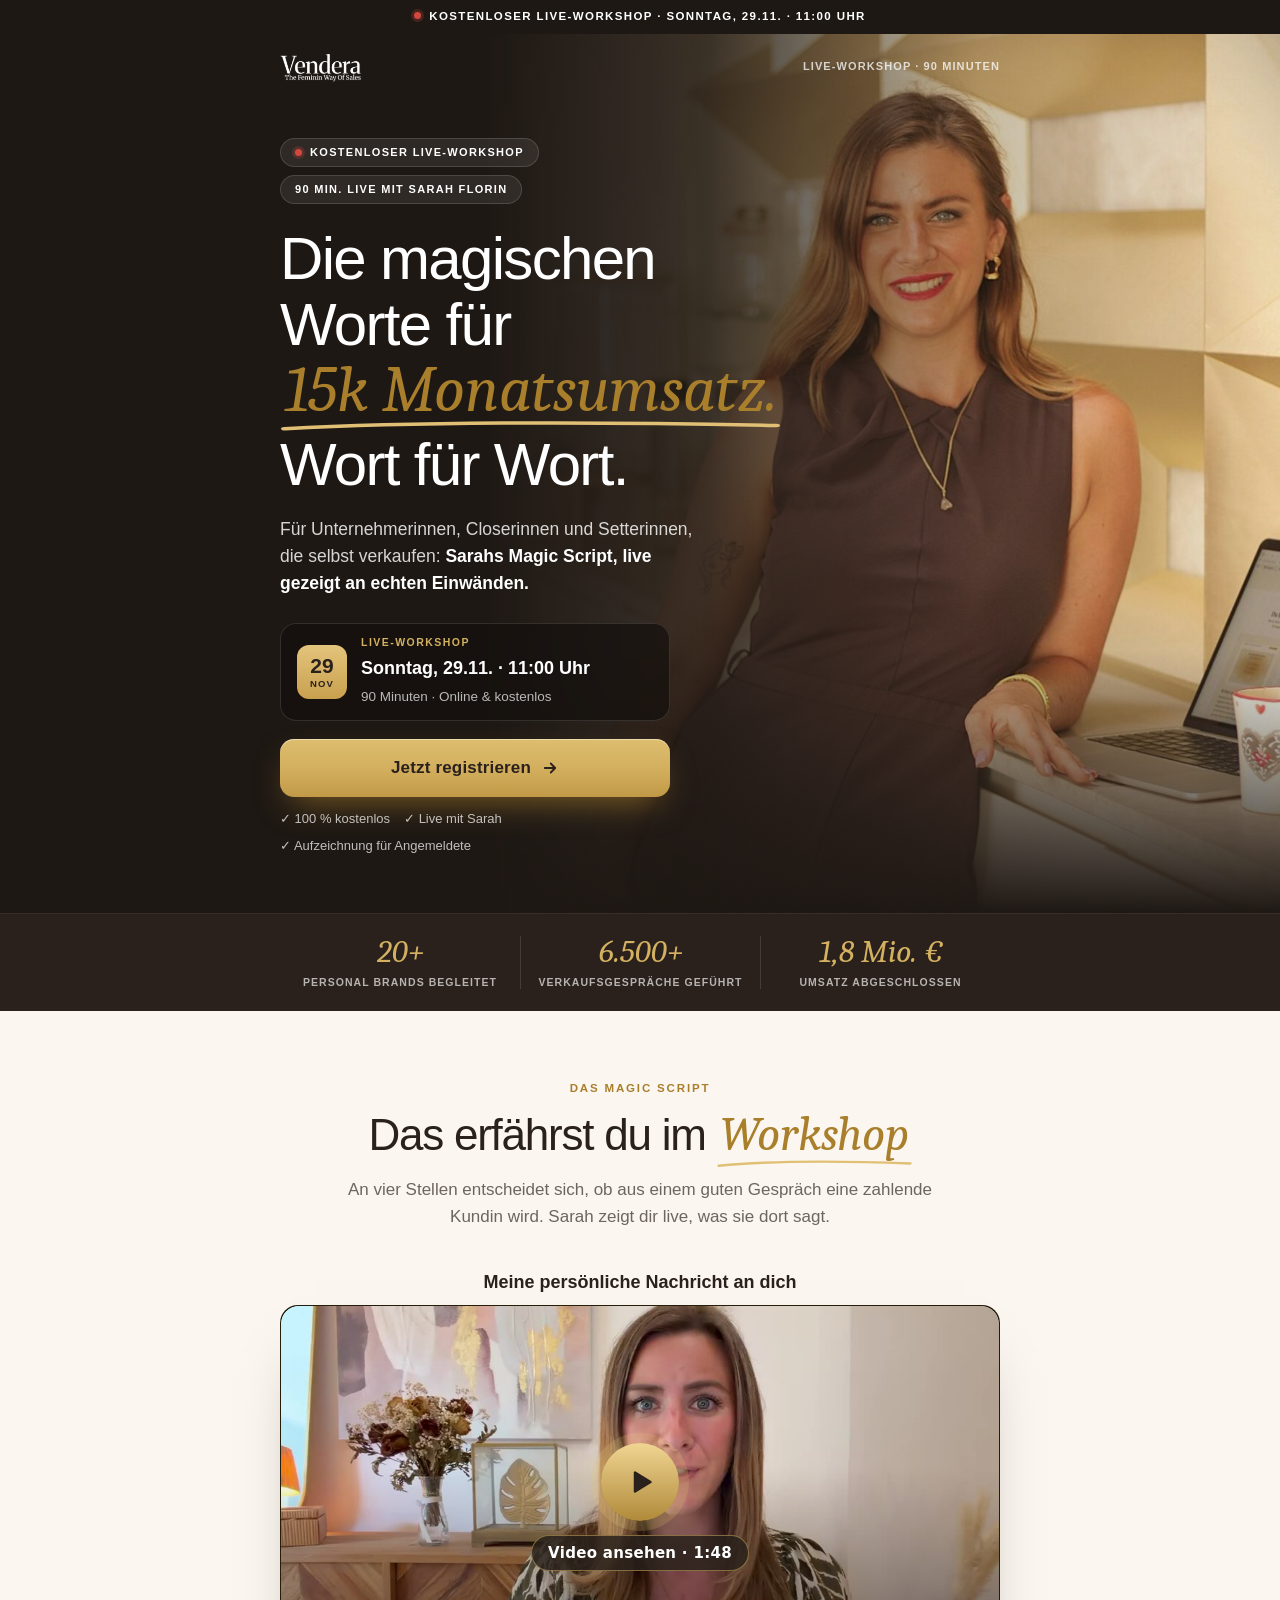
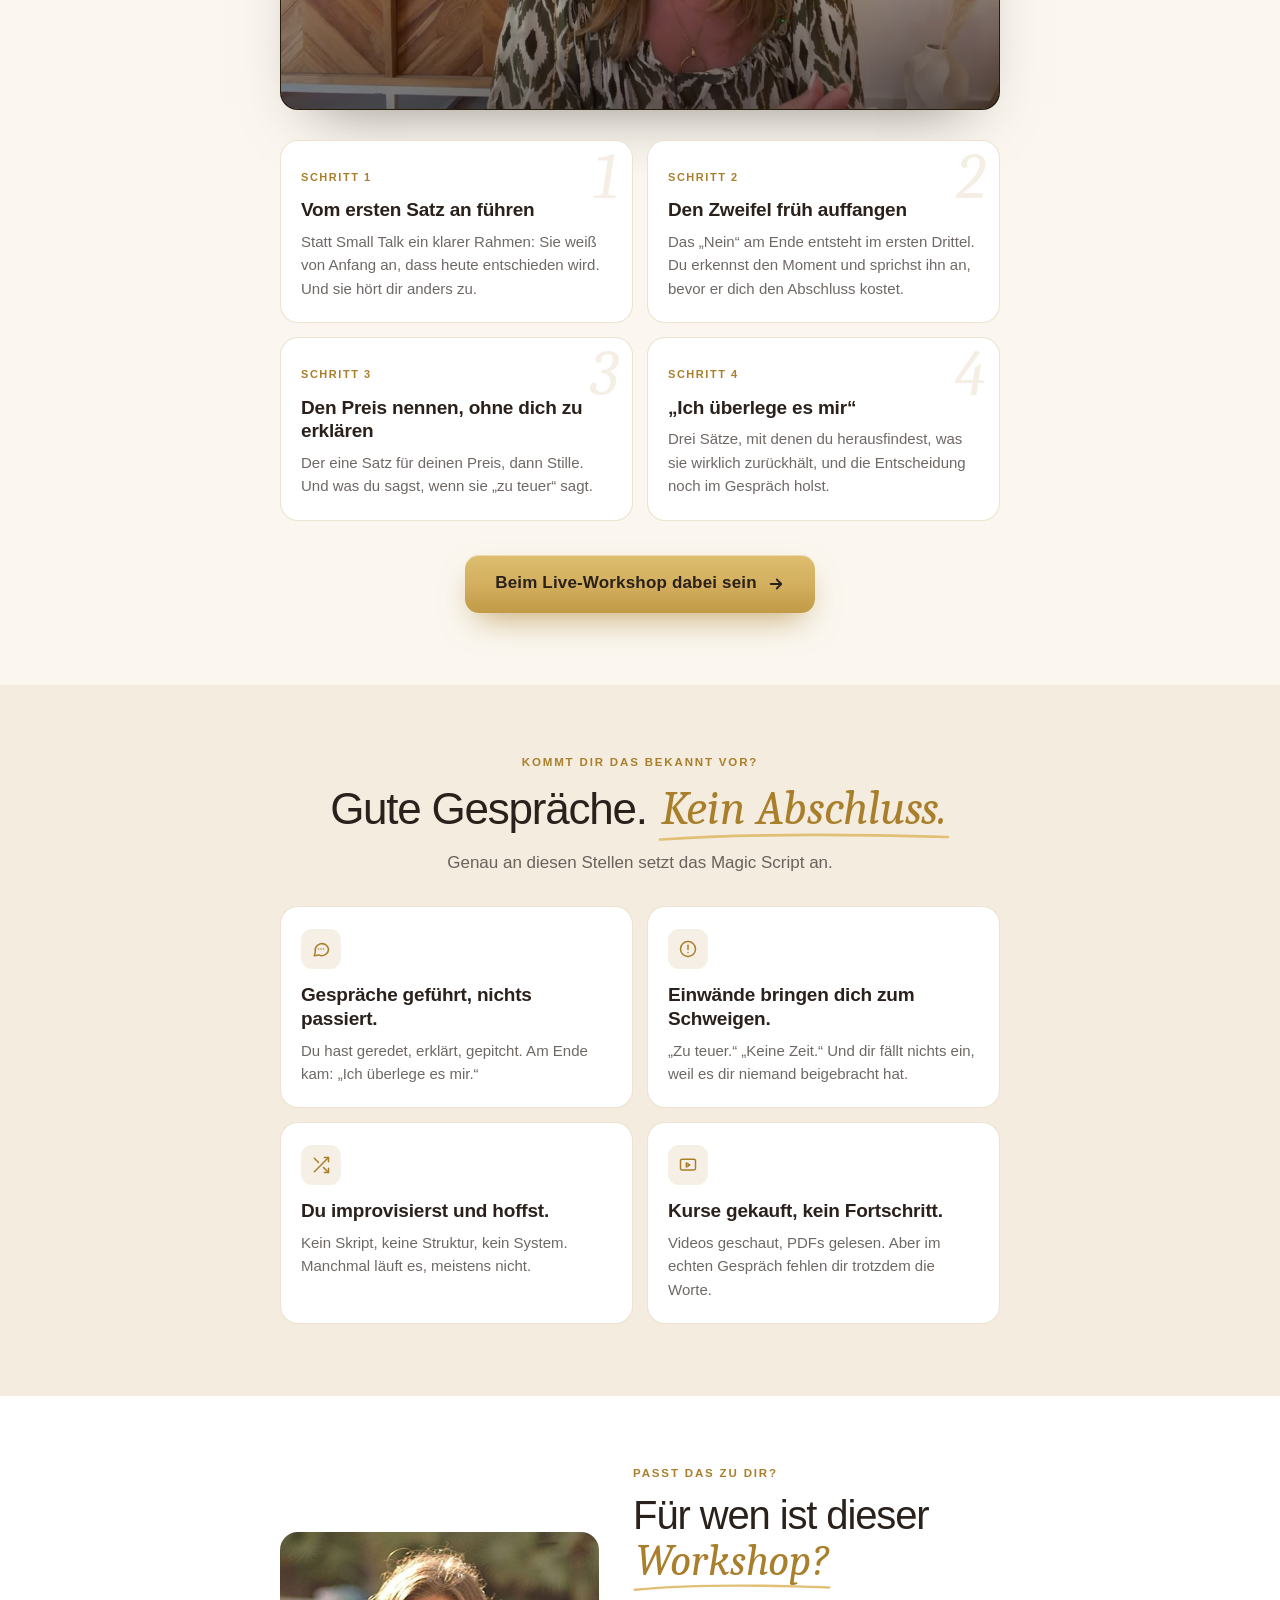
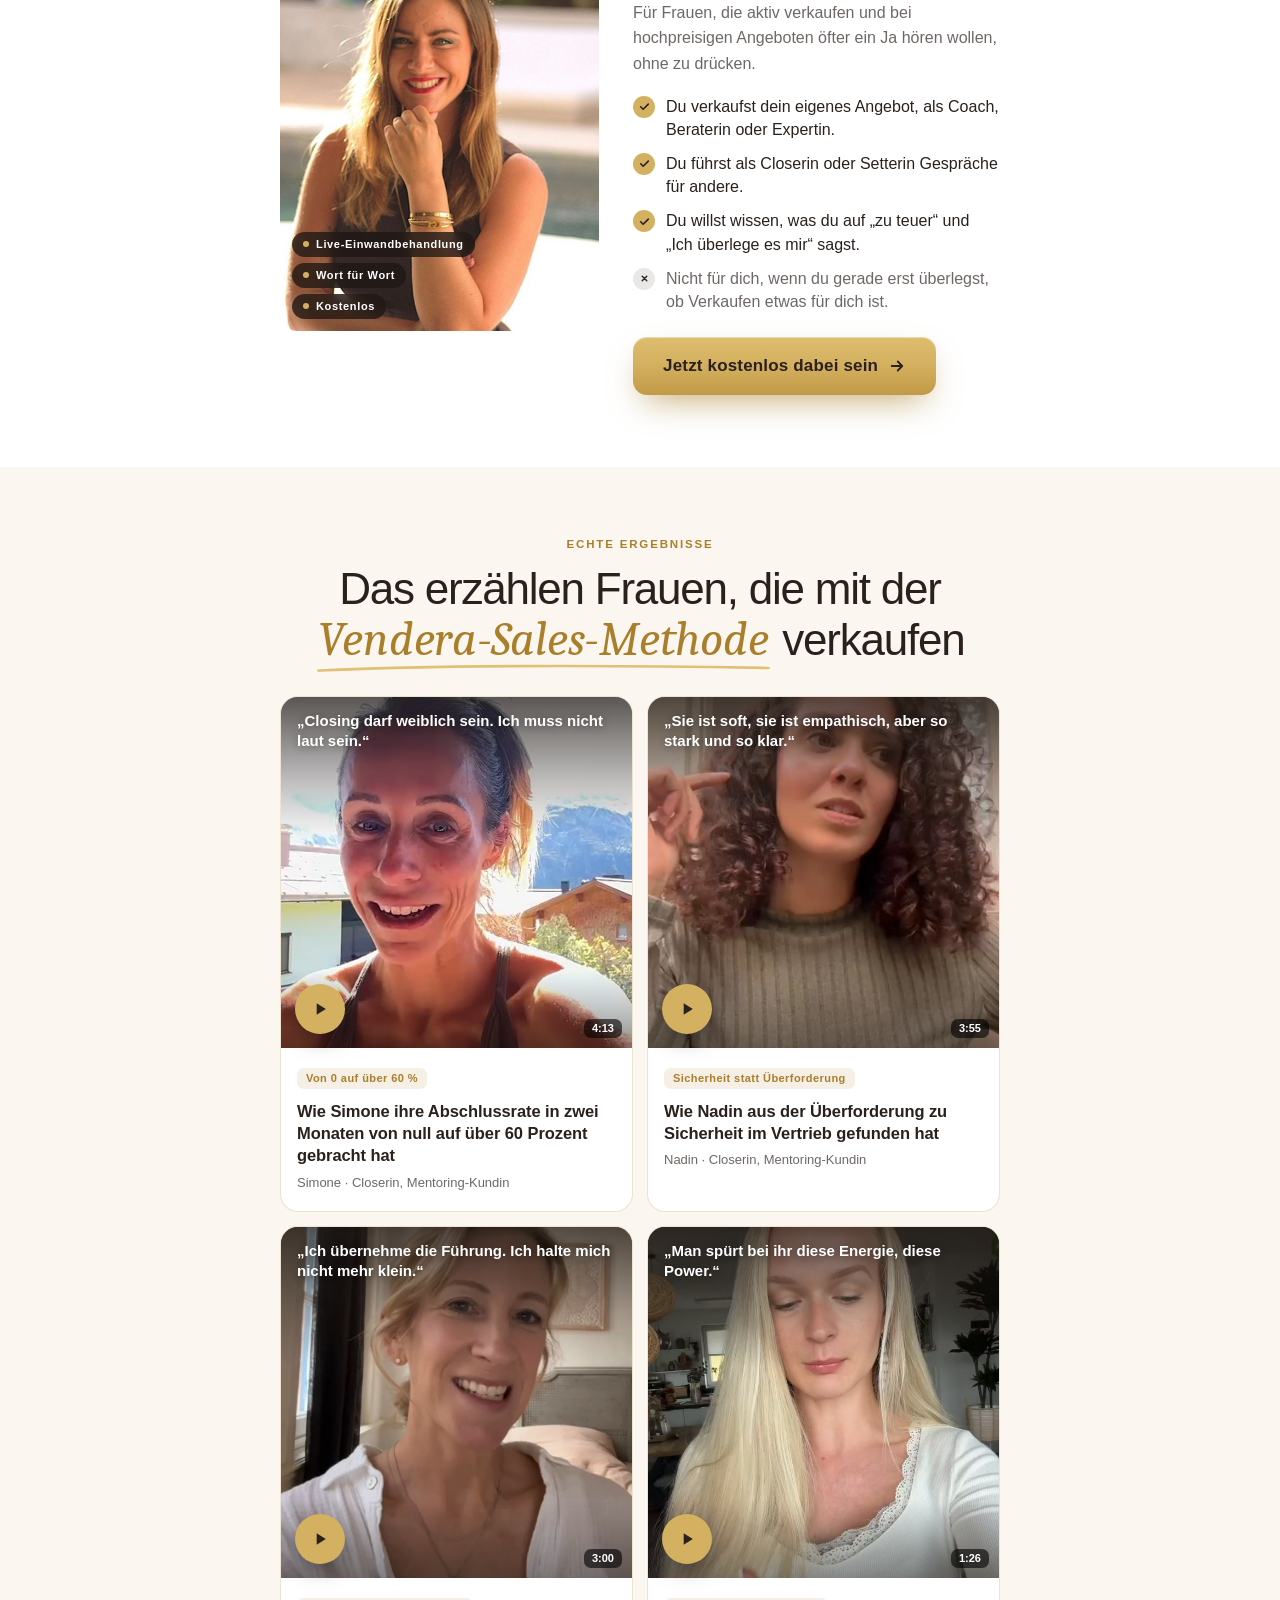
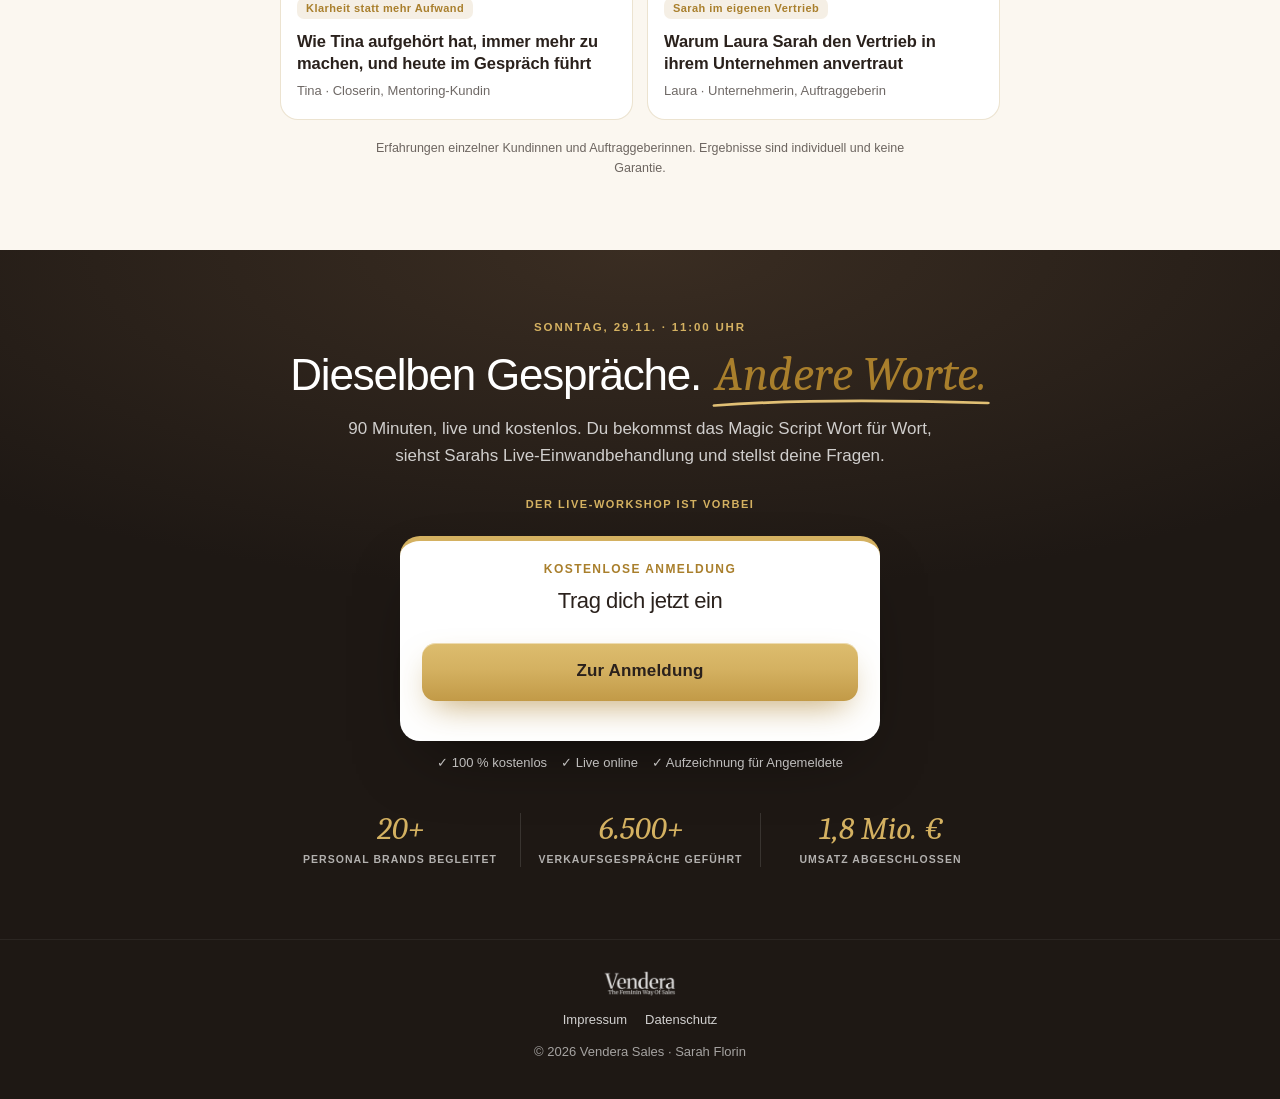
==== commit 2d6ae677: "Kundinnen-Videos im quadratischen Format (1:1), Zitat oben, Play-Knopf unten links Co-Authored-By: C" ====
--- a/index.html
+++ b/index.html
@@ -138,12 +138,12 @@
 /* Kundinnen */
 .tm{display:grid;grid-template-columns:repeat(2,1fr);gap:14px;margin-top:30px}
 .tm-k{background:var(--white);border:1px solid var(--line);border-radius:var(--r);overflow:hidden;display:flex;flex-direction:column}
-.tm-v{position:relative;aspect-ratio:16/10;background:#222}
+.tm-v{position:relative;aspect-ratio:1/1;background:#222}
 .tm-v button{all:unset;position:absolute;inset:0;cursor:pointer;display:block}
-.tm-v img{width:100%;height:100%;object-fit:cover;object-position:50% 22%}
-.tm-v button:after{content:"";position:absolute;inset:0;background:linear-gradient(90deg,rgba(30,24,20,.82) 0%,rgba(30,24,20,.35) 55%,rgba(30,24,20,0) 100%)}
-.tm-q{position:absolute;left:14px;top:14px;right:42%;z-index:2;color:#fff;font:700 15px/1.3 var(--vd-sans);text-shadow:0 1px 8px rgba(0,0,0,.4)}
-.tm-play{position:absolute;left:50%;top:50%;z-index:2;width:54px;height:54px;margin:-27px 0 0 -27px;border-radius:50%;background:var(--gold2);display:flex;align-items:center;justify-content:center;box-shadow:0 8px 24px -6px rgba(0,0,0,.5)}
+.tm-v img{width:100%;height:100%;object-fit:cover;object-position:50% 50%}
+.tm-v button:after{content:"";position:absolute;inset:0;background:linear-gradient(180deg,rgba(30,24,20,.72) 0%,rgba(30,24,20,.25) 24%,rgba(30,24,20,0) 40%,rgba(30,24,20,0) 78%,rgba(30,24,20,.45) 100%)}
+.tm-q{position:absolute;left:16px;top:14px;right:16px;z-index:2;color:#fff;font:700 15px/1.3 var(--vd-sans);text-shadow:0 1px 8px rgba(0,0,0,.4)}
+.tm-play{position:absolute;left:14px;bottom:14px;z-index:2;width:50px;height:50px;border-radius:50%;background:var(--gold2);display:flex;align-items:center;justify-content:center;box-shadow:0 8px 24px -6px rgba(0,0,0,.5)}
 .tm-dauer{position:absolute;right:10px;bottom:10px;z-index:2;padding:4px 8px;border-radius:7px;background:rgba(0,0,0,.6);color:#fff;font:700 11px/1 var(--vd-sans)}
 .tm-v iframe{position:absolute;inset:0;width:100%;height:100%;border:0;z-index:3}
 .tm-t{padding:16px 16px 18px}
